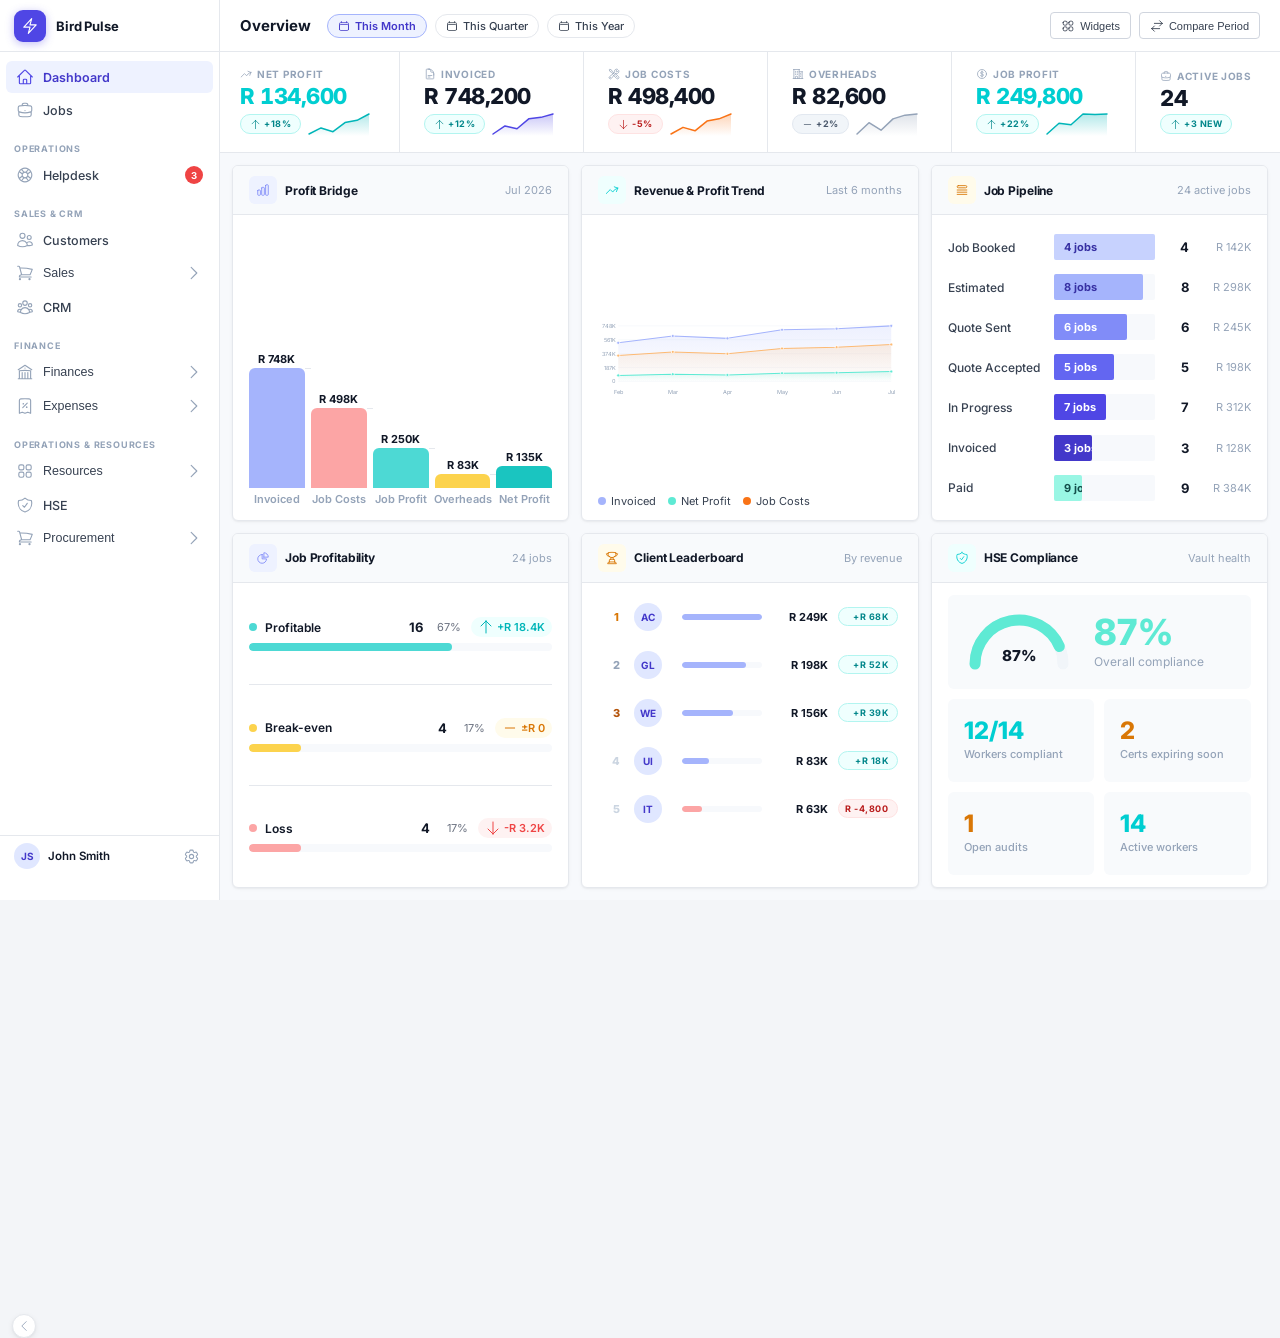
==== index.html @ 6e46512c "fix: workflow progress bar border-radius 4px→6px" ====
<!DOCTYPE html>

<html lang="en">
<head>
<meta charset="utf-8"/>
<meta content="width=device-width,initial-scale=1" name="viewport"/>
<title>Bird Pulse — Jobs Module</title>
<link href="https://fonts.googleapis.com/css2?family=Inter:wght@400;500;600;700&amp;display=swap" rel="stylesheet"/>
<style>
:root{
  /* Brand — indigo */
  --indigo-50:#eef2ff;--indigo-100:#e0e7ff;--indigo-200:#c7d2fe;--indigo-300:#a5b4fc;
  --indigo-400:#818cf8;--indigo-500:#6366f1;--indigo-600:#4f46e5;--indigo-700:#4338ca;
  --indigo-800:#3730a3;--indigo-900:#312e81;
  /* Neutrals */
  --slate-50:#f8fafc;--slate-100:#f1f5f9;--slate-200:#e2e8f0;--slate-300:#cbd5e1;
  --slate-400:#94a3b8;--slate-500:#64748b;--slate-600:#475569;--slate-700:#334155;
  --slate-800:#1e293b;--slate-900:#0f172a;
  /* Semantic */
  --green-50:#effffe;--green-100:#b2f5f0;--green-200:#81ede8;--green-300:#4dd9d4;--green-400:#1ac5c0;--green-500:#00CED1;--green-600:#00B5B8;--green-700:#008B8B;
  --red-50:#fef2f2;--red-100:#fee2e2;--red-200:#fecaca;--red-300:#fca5a5;--red-400:#f87171;--red-500:#ef4444;--red-600:#dc2626;--red-700:#b91c1c;
  --amber-50:#fffbeb;--amber-100:#fef3c7;--amber-200:#fde68a;--amber-300:#fcd34d;--amber-400:#fbbf24;--amber-500:#f59e0b;--amber-600:#d97706;--amber-700:#b45309;
  --orange-500:#f97316;--orange-600:#ea580c;
  /* Surface */
  --bg:#f3f5f8;--white:#ffffff;--border:#e5e8ed;
  --border-strong:#d0d5de;
  --row-alt:#fafbfc;
  --surface-2:#f7f9fc;
  /* Text */
  --fg:#111827;--fg-2:#374151;--muted-fg:#6b7280;--muted:#f9fafb;
  /* Radii */
  --radius:6px;--radius-lg:8px;--radius-xl:12px;
  /* Shadows */
  --shadow:0 1px 2px rgba(0,0,0,.04);
  --shadow-md:0 2px 6px rgba(0,0,0,.06),0 1px 2px rgba(0,0,0,.04);
  --shadow-lg:0 4px 16px rgba(0,0,0,.08),0 1px 4px rgba(0,0,0,.04);
  --shadow-xl:0 8px 32px rgba(0,0,0,.1),0 2px 8px rgba(0,0,0,.06);
  /* Transitions */
  --t-fast:100ms ease;
  --t-base:150ms ease;
  --t-slow:280ms cubic-bezier(.4,0,.2,1);
  --t-spring:200ms cubic-bezier(.34,1.56,.64,1);
  --t-smooth:180ms cubic-bezier(.4,0,.2,1);
}
*{box-sizing:border-box;margin:0;padding:0}
body{font-family:'Inter',sans-serif;font-size:13px;color:var(--fg);background:var(--bg);height:100vh;display:flex;overflow:hidden}
/* Global scrollbar — thin, subtle */
::-webkit-scrollbar{width:6px;height:6px}
::-webkit-scrollbar-track{background:transparent}
::-webkit-scrollbar-thumb{background:var(--slate-300);border-radius:99px}
::-webkit-scrollbar-thumb:hover{background:var(--slate-400)}
* { scrollbar-width: thin; scrollbar-color: var(--slate-300) transparent; }
.hi{display:inline-block;width:16px;height:16px;vertical-align:middle;flex-shrink:0;stroke:currentColor;fill:none;stroke-width:1.5;stroke-linecap:round;stroke-linejoin:round}

/* ── Sidebar nav ── */
.nav{width:220px;background:var(--white);border-right:1px solid var(--border);display:flex;flex-direction:column;flex-shrink:0;overflow:visible;transition:width var(--t-slow);position:relative}
.nav.collapsed{width:64px}

/* Logo / org header */
.nav-logo{padding:0 14px;height:52px;display:flex;align-items:center;gap:10px;border-bottom:1px solid var(--border);flex-shrink:0;overflow:hidden}
.nav-logo-icon{width:32px;height:32px;border-radius:9px;background:var(--indigo-600);display:flex;align-items:center;justify-content:center;box-shadow:0 2px 8px rgba(79,70,229,.35);flex-shrink:0}
.nav-logo-icon .hi{width:18px;height:18px;color:#fff}
.nav-logo-text{font-size:13px;font-weight:700;color:var(--fg);letter-spacing:-.01em;white-space:nowrap;overflow:hidden;text-overflow:ellipsis;transition:opacity var(--t-slow),width var(--t-slow)}
.nav.collapsed .nav-logo-text{opacity:0;width:0}

/* Section labels */
.nav-section{padding:16px 14px 4px;font-size:9px;font-weight:700;text-transform:uppercase;letter-spacing:.09em;color:var(--slate-400);white-space:nowrap;overflow:hidden;transition:opacity var(--t-slow)}
.nav.collapsed .nav-section{opacity:0;padding:8px 0}

/* Nav scroll area */
.nav-scroll{flex:1;overflow-y:auto;overflow-x:hidden;padding:8px 0}

/* Nav items */
.nav-item{display:flex;align-items:center;gap:9px;padding:7px 10px;border-radius:var(--radius);cursor:pointer;color:var(--fg-2);font-size:12.5px;font-weight:500;text-decoration:none;margin:1px 6px;transition:background var(--t-fast),color var(--t-fast);position:relative;white-space:nowrap}
.nav-item:hover{background:var(--surface-2);color:var(--fg)}
.nav-item.active{background:var(--indigo-50);color:var(--indigo-700);font-weight:600}
.nav-item.active .hi{color:var(--indigo-600)}
.nav-item .hi{width:18px;height:18px;color:var(--slate-400);flex-shrink:0;transition:color var(--t-fast)}
.nav-item:hover .hi{color:var(--fg-2)}
.nav-item-label{flex:1;overflow:hidden;text-overflow:ellipsis;transition:opacity var(--t-slow),width var(--t-slow)}
.nav.collapsed .nav-item-label{opacity:0;width:0;overflow:hidden}
.nav.collapsed .nav-item{justify-content:center;padding:7px 0;margin:1px 8px}

/* Nav badge */
.nav-badge{min-width:18px;height:18px;border-radius:99px;background:var(--red-500);color:#fff;font-size:9.5px;font-weight:700;display:flex;align-items:center;justify-content:center;padding:0 4px;flex-shrink:0;transition:opacity var(--t-slow)}
.nav-badge.amber{background:var(--amber-500)}
.nav.collapsed .nav-badge{display:none}
/* collapsed badge — small dot on icon */
.nav.collapsed .nav-item .nav-badge-dot{display:block}
.nav-badge-dot{display:none;position:absolute;top:4px;right:4px;width:8px;height:8px;border-radius:50%;background:var(--red-500);border:1.5px solid var(--white)}
.nav-badge-dot.amber{background:var(--amber-500)}

/* Collapsible group */
.nav-group-btn{display:flex;align-items:center;gap:9px;padding:7px 10px;border-radius:var(--radius);cursor:pointer;color:var(--fg-2);font-size:12.5px;font-weight:500;background:none;border:none;width:calc(100% - 12px);margin:1px 6px;text-align:left;transition:background var(--t-fast),color var(--t-fast);white-space:nowrap}
.nav-group-btn:hover{background:var(--surface-2);color:var(--fg)}
.nav-group-btn.active{color:var(--indigo-700)}
.nav-group-btn .hi{width:18px;height:18px;color:var(--slate-400);flex-shrink:0}
.nav-group-btn:hover .hi{color:var(--fg-2)}
.nav-group-btn.active .hi{color:var(--indigo-600)}
.nav-group-label{flex:1;overflow:hidden;text-overflow:ellipsis;transition:opacity var(--t-slow)}
.nav.collapsed .nav-group-label{opacity:0;width:0;overflow:hidden}
.nav.collapsed .nav-group-btn{justify-content:center;padding:7px 0;margin:1px 8px;width:calc(100% - 16px)}
.nav-group-chevron{font-size:16px;color:var(--slate-400);flex-shrink:0;transition:transform var(--t-base),opacity var(--t-slow)}
.nav-group-btn.open .nav-group-chevron{transform:rotate(90deg)}
.nav.collapsed .nav-group-chevron{opacity:0;width:0;overflow:hidden}

/* Sub-items with tree lines */
.nav-sub{overflow:hidden;max-height:0;transition:max-height var(--t-slow)}
.nav-sub.open{max-height:400px}
.nav-sub-inner{position:relative;margin-left:22px;padding-left:18px;padding-bottom:4px;overflow:hidden}
.nav-sub-inner::before{content:'';position:absolute;left:10px;top:0;bottom:8px;width:1px;background:var(--slate-200)}
.nav-sub-item{display:flex;align-items:center;gap:8px;padding:6px 8px;border-radius:var(--radius);cursor:pointer;color:var(--fg-2);font-size:12px;font-weight:500;text-decoration:none;margin:1px 0;position:relative;white-space:nowrap;overflow:hidden;text-overflow:ellipsis;transition:background var(--t-fast),color var(--t-fast)}
.nav-sub-item::before{content:'';position:absolute;left:-8px;top:50%;width:14px;height:1px;background:var(--slate-200)}
.nav-sub-item:hover{background:var(--surface-2);color:var(--fg)}
.nav-sub-item.active{background:var(--indigo-50);color:var(--indigo-700);font-weight:600}
.nav-sub-item.active .hi{color:var(--indigo-600)}
.nav-sub-item .hi{width:16px;height:16px;color:var(--slate-400);flex-shrink:0}
.nav.collapsed .nav-sub{display:none}

/* Nav footer */
.nav-footer{border-top:1px solid var(--border);padding:0 8px;flex-shrink:0;overflow:hidden;height:41px;min-height:41px;display:flex;align-items:center}
.nav-user-row{display:flex;align-items:center;gap:8px;padding:3px 6px;border-radius:var(--radius);cursor:pointer;transition:background var(--t-fast);width:100%}
.nav-user-row:hover{background:var(--surface-2)}
.nav-avatar{width:26px;height:26px;border-radius:50%;background:var(--indigo-100);color:var(--indigo-700);font-size:10px;font-weight:700;display:flex;align-items:center;justify-content:center;flex-shrink:0}
.nav-user-info{flex:1;min-width:0;transition:opacity var(--t-slow)}
.nav.collapsed .nav-user-info{opacity:0;width:0;overflow:hidden}
.nav-user-name{font-size:11.5px;font-weight:600;color:var(--fg);white-space:nowrap;overflow:hidden;text-overflow:ellipsis}
.nav-user-role{display:none}
.nav-settings-btn{width:28px;height:28px;border-radius:var(--radius);display:flex;align-items:center;justify-content:center;cursor:pointer;color:var(--slate-400);transition:background var(--t-fast),color var(--t-fast);flex-shrink:0;text-decoration:none}
.nav-settings-btn:hover{background:var(--surface-2);color:var(--fg)}
.nav-settings-btn .hi{width:17px;height:17px}
.nav-settings-btn.active{color:var(--indigo-600)}
.nav.collapsed .nav-user-row{justify-content:center}
.nav.collapsed .nav-footer{padding:8px 4px}

/* Collapse toggle handle */
.nav-collapse-btn{position:absolute;top:50%;right:-12px;transform:translateY(-50%);width:24px;height:24px;border-radius:50%;background:var(--white);border:1px solid var(--border);display:flex;align-items:center;justify-content:center;cursor:pointer;z-index:20;box-shadow:var(--shadow-md);color:var(--slate-400);transition:color var(--t-fast),box-shadow var(--t-fast)}
.nav-collapse-btn:hover{color:var(--fg);box-shadow:var(--shadow-lg)}
.nav-collapse-btn .hi{width:14px;height:14px}

/* ── Main area ── */
.main{flex:1;display:flex;flex-direction:column;overflow:hidden}

/* ── Page: Jobs List ── */
#page-list{display:flex;flex-direction:column;flex:1;overflow:hidden}
#page-detail{display:none;flex-direction:column;flex:1;overflow:hidden}

/* ── Toolbar ── */
.toolbar{background:var(--white);border-bottom:1px solid var(--border);padding:0 16px;height:52px;display:flex;align-items:center;gap:8px;flex-shrink:0}
.toolbar-count{background:var(--indigo-600);color:#fff;font-size:10px;font-weight:700;border-radius:20px;padding:2px 9px;margin-right:4px;letter-spacing:.02em}
.toolbar-search{display:flex;align-items:center;gap:6px;background:var(--surface-2);border:1px solid var(--border);border-radius:var(--radius);padding:0 10px;height:32px;flex:1;max-width:340px;transition:border-color var(--t-base),box-shadow var(--t-base)}
.toolbar-search:focus-within{border-color:var(--indigo-400);box-shadow:0 0 0 3px rgba(79,70,229,.08);background:var(--white)}
.toolbar-search input{border:none;background:transparent;outline:none;font-size:12.5px;color:var(--fg);width:100%}
.toolbar-search .hi{width:15px;height:15px;color:var(--slate-400)}
.spacer{flex:1}
/* ── Button kit ── */
.btn{
  display:inline-flex;align-items:center;gap:5px;
  padding:0 13px;height:32px;
  border-radius:5px;
  border:1.5px solid var(--border-strong);
  background:var(--white);
  color:var(--fg-2);
  font-size:12px;font-weight:500;
  cursor:pointer;white-space:nowrap;
  transition:background var(--t-fast),border-color var(--t-fast),color var(--t-fast);
  letter-spacing:0;
  box-shadow:none;
}
.btn:hover{
  background:var(--surface-2);
  border-color:var(--slate-400);
  color:var(--fg);
}
.btn{transition:background var(--t-fast),border-color var(--t-fast),color var(--t-fast),transform var(--t-fast),box-shadow var(--t-fast)}
.btn:active{transform:scale(.97);box-shadow:none!important}
.btn:disabled{opacity:.4;cursor:not-allowed;pointer-events:none}
/* Primary — indigo */
.btn.primary{
  background:var(--indigo-600);
  border-color:var(--indigo-600);
  color:#fff;
}
.btn.primary:hover{
  background:var(--indigo-700);
  border-color:var(--indigo-700);
}
/* Success — turquoise */
.btn.success{
  background:#00B5B8;
  border-color:#008B8B;
  color:#fff;
}
.btn.success:hover{
  background:#008B8B;
  border-color:#007070;
}
/* Danger */
.btn.danger{
  color:var(--red-600);
  border-color:var(--red-300);
  background:var(--white);
}
.btn.danger:hover{
  background:var(--red-50);
  border-color:var(--red-500);
  color:var(--red-700);
}
/* Ghost */
.btn.ghost{
  border-color:transparent;
  background:transparent;
  color:var(--muted-fg);
}
.btn.ghost:hover{
  background:var(--surface-2);
  border-color:var(--border);
  color:var(--fg-2);
}
/* Sizes */
.btn.sm{height:27px;font-size:11px;padding:0 10px;border-radius:4px}
.btn.xs{height:22px;font-size:10.5px;padding:0 8px;border-radius:6px;border-width:1px}
.btn .hi{width:14px;height:14px}
.view-toggle{display:flex;border:1px solid var(--border);border-radius:var(--radius);overflow:hidden;background:var(--surface-2)}
.view-toggle .btn{border:none;border-radius:0;height:30px;background:transparent;color:var(--muted-fg)}
.view-toggle .btn:hover{background:var(--white);color:var(--fg-2)}
.view-toggle .btn.active{background:var(--white);color:var(--indigo-700);font-weight:600;box-shadow:var(--shadow)}

/* ── Quick filter chips ── */
.filter-chips-bar{background:var(--white);border-bottom:1px solid var(--border);padding:7px 16px;display:flex;align-items:center;gap:6px;flex-shrink:0;flex-wrap:wrap}
.chip{display:inline-flex;align-items:center;gap:4px;padding:3px 10px;border-radius:20px;font-size:11px;font-weight:500;cursor:pointer;border:1px solid var(--border);background:var(--white);color:var(--muted-fg);transition:all var(--t-smooth),transform var(--t-spring)}
.chip:active{transform:scale(.95)}
.chip:hover{border-color:var(--indigo-300);color:var(--indigo-600);background:var(--indigo-50)}
.chip.active{background:var(--indigo-600);border-color:var(--indigo-600);color:#fff;box-shadow:0 1px 3px rgba(79,70,229,.25)}
.chip .hi{width:13px;height:13px}
.active-filter-chips{display:flex;align-items:center;gap:6px;flex-wrap:wrap}
.filter-chip-active{display:inline-flex;align-items:center;gap:4px;padding:3px 9px;border-radius:20px;font-size:11px;font-weight:500;background:var(--indigo-50);border:1px solid var(--indigo-200);color:var(--indigo-700)}
.filter-chip-active .hi{width:12px;height:12px;cursor:pointer}
.filter-chip-active .hi:hover{color:var(--red-500)}

/* ── Content area with sidebar ── */
.content-area{display:flex;flex:1;overflow:hidden}

/* ── Filter sidebar ── */
.filter-sidebar{width:188px;flex-shrink:0;background:var(--white);border-right:1px solid var(--border);overflow-y:auto;display:flex;flex-direction:column}
.filter-sidebar.hidden{display:none}
.filter-section{padding:9px 12px;border-bottom:1px solid var(--border)}
.filter-section-title{font-size:9px;font-weight:700;text-transform:uppercase;letter-spacing:.09em;color:var(--slate-400);margin-bottom:6px}
.filter-item{display:flex;align-items:center;gap:7px;padding:2.5px 4px;border-radius:6px;cursor:pointer;font-size:11.5px;color:var(--fg-2);transition:background var(--t-fast),color var(--t-fast)}
.filter-item:hover{background:var(--indigo-50);color:var(--indigo-700)}
.filter-item input[type=checkbox]{accent-color:var(--indigo-600);width:13px;height:13px;cursor:pointer}
.filter-toggle{display:flex;align-items:center;gap:7px;padding:5px 8px;border-radius:var(--radius);cursor:pointer;font-size:11.5px;color:var(--fg-2);margin:1px 0;transition:background var(--t-smooth),border-color var(--t-smooth),color var(--t-smooth),transform var(--t-spring);background:var(--white);border:1px solid var(--border)}
.filter-toggle:active{transform:scale(.97)}
.filter-toggle:hover{background:var(--indigo-50);border-color:var(--indigo-200);color:var(--indigo-700)}
.filter-toggle.active{background:var(--indigo-50);color:var(--indigo-700);font-weight:600;border-color:var(--indigo-200)}
.filter-toggle .hi{width:13px;height:13px;color:var(--slate-400)}

/* ── Table area ── */
.table-wrap{flex:1;overflow:hidden;display:flex;flex-direction:column;background:var(--white)}
table{width:100%;border-collapse:collapse;background:var(--white)}
thead th{padding:8px 12px;font-size:9px;font-weight:700;text-transform:uppercase;letter-spacing:.08em;color:var(--slate-400);border-bottom:2px solid var(--border);background:var(--surface-2);white-space:nowrap;position:relative;user-select:none;text-align:left}
thead th:last-child{border-right:none}
thead th:first-child{width:36px;padding:8px 8px}
tbody tr{border-bottom:1px solid var(--border);cursor:pointer;background:var(--white);transition:background var(--t-smooth),box-shadow var(--t-smooth),transform var(--t-smooth);position:relative}
tbody tr:nth-child(even){background:var(--row-alt)}
tbody tr:hover{background:#f0f4ff;box-shadow:inset 3px 0 0 var(--green-500)}
tbody tr.selected{background:#eef2ff;box-shadow:inset 3px 0 0 var(--indigo-500)}
td{padding:8px 12px;vertical-align:middle;font-size:12.5px;color:var(--fg-2);text-align:left}
td:last-child{border-right:none}
td:first-child{padding:8px 8px}
.job-num{font-weight:700;color:var(--fg);font-size:12px;letter-spacing:-.01em}
.job-client{font-weight:600;font-size:12.5px;color:var(--fg)}
.job-site{font-size:11px;color:var(--muted-fg);margin-top:1px}
.job-desc{font-size:12px;color:var(--fg-2);max-width:280px;overflow:hidden;text-overflow:ellipsis;white-space:nowrap}
.team-avatars{display:flex;gap:-2px}
.avatar{width:26px;height:26px;border-radius:50%;display:flex;align-items:center;justify-content:center;font-size:9px;font-weight:700;color:#fff;flex-shrink:0;border:2px solid var(--white);box-shadow:0 0 0 1px rgba(0,0,0,.08)}
.avatar.av-js{background:#4f46e5}.avatar.av-sj{background:#7c3aed}.avatar.av-md{background:#0891b2}.avatar.av-kl{background:#059669}

/* ══════════════════════════════════════════════════════════
   UNIFIED TAG / BADGE SYSTEM
   .tag  — informational only, non-interactive, solid fill, no border
   .badge — status with border, rounded pill, interactive contexts
   Both share the same colour modifier classes
   ══════════════════════════════════════════════════════════ */

/* Base tag — squared, solid fill, non-interactive */
.tag{
  display:inline-flex;align-items:center;gap:3px;
  padding:2px 7px;
  border-radius:6px;
  font-size:9px;font-weight:700;
  text-transform:uppercase;letter-spacing:.06em;
  white-space:nowrap;flex-shrink:0;line-height:1.5;
  pointer-events:none;
  border:none;
}
.tag .hi{width:11px;height:11px}

/* Base badge — rounded pill, with border, status contexts */
.badge{
  display:inline-flex;align-items:center;gap:3px;
  padding:2px 9px;
  border-radius:20px;
  font-size:9px;font-weight:700;
  text-transform:uppercase;letter-spacing:.06em;
  white-space:nowrap;flex-shrink:0;line-height:1.5;
  border:1px solid transparent;
}
.badge .hi{width:11px;height:11px}

/* Colour modifiers — shared by both .tag and .badge */
.tag-slate,.badge-slate{background:var(--slate-100);color:var(--slate-600);border-color:var(--slate-200)}
.tag-blue,.badge-blue{background:#eff6ff;color:#1d4ed8;border-color:#bfdbfe}
.tag-indigo,.badge-indigo{background:var(--indigo-50);color:var(--indigo-700);border-color:var(--indigo-100)}
.tag-green,.badge-green{background:#effffe;color:#00868A;border-color:#b2f5f0}
.tag-amber,.badge-amber{background:#fffbeb;color:#b45309;border-color:#fde68a}
.tag-red,.badge-red{background:var(--red-50);color:var(--red-700);border-color:var(--red-100)}
.tag-orange,.badge-orange{background:#fff7ed;color:#c2410c;border-color:#fed7aa}
.tag-purple,.badge-purple{background:#faf5ff;color:#6d28d9;border-color:#ddd6fe}

/* Legacy .pill aliases — keep working for existing HTML */
.pill{display:inline-flex;align-items:center;padding:2px 9px;border-radius:20px;font-size:9px;font-weight:700;white-space:nowrap;text-transform:uppercase;letter-spacing:.06em;border:1px solid transparent;flex-shrink:0;line-height:1.5}
.pill-blue{background:#eff6ff;color:#1d4ed8;border-color:#bfdbfe}
.pill-green{background:#effffe;color:#00868A;border-color:#b2f5f0}
.pill-amber{background:#fffbeb;color:#b45309;border-color:#fde68a}
.pill-red{background:var(--red-50);color:var(--red-700);border-color:var(--red-100)}
.pill-orange{background:#fff7ed;color:#c2410c;border-color:#fed7aa}
.pill-slate{background:var(--slate-100);color:var(--slate-600);border-color:var(--slate-200)}
.pill-purple{background:#faf5ff;color:#6d28d9;border-color:#ddd6fe}
.pill-teal{background:#f0fffe;color:#0f766e;border-color:#99f6e4}
.pill-indigo{background:var(--indigo-50);color:var(--indigo-700);border-color:var(--indigo-100)}

/* Bulk action bar */
.bulk-bar{background:rgba(79,70,229,.05);border-bottom:1px solid rgba(79,70,229,.15);padding:6px 16px;display:none;align-items:center;gap:8px;flex-shrink:0}
.bulk-bar.visible{display:flex}
.bulk-count{font-size:11.5px;font-weight:600;color:var(--indigo-700)}

/* Pagination */
.pagination{background:var(--white);border-top:1px solid var(--border);padding:6px 16px;display:flex;align-items:center;justify-content:space-between;gap:6px;flex-shrink:0;width:100%;box-sizing:border-box}
.pagination .info{font-size:11.5px;color:var(--muted-fg)}
.page-btn{width:28px;height:28px;border-radius:var(--radius);border:1px solid var(--border);background:var(--white);display:flex;align-items:center;justify-content:center;cursor:pointer;font-size:12px;color:var(--fg-2)}
.page-btn:hover{background:#fafafa}
.page-btn.active{background:var(--indigo-600);color:#fff;border-color:var(--indigo-600)}
.page-btn .hi{width:14px;height:14px}

/* Board view */
.board-wrap{flex:1;overflow-x:auto;overflow-y:hidden;padding:16px;display:none;gap:12px;align-items:stretch}
.board-wrap.visible{display:flex}
.board-col{width:260px;flex-shrink:0;display:flex;flex-direction:column;gap:0;max-height:100%;overflow:hidden;border-radius:var(--radius)}
.board-col-header{background:var(--white);border:1px solid var(--border);border-bottom:1px solid var(--border);border-top:1.5px solid var(--col-accent,var(--indigo-400));border-radius:var(--radius) var(--radius) 0 0;padding:9px 14px;display:flex;align-items:center;font-size:12.5px;font-weight:600;color:var(--fg);flex-shrink:0}
.board-cards{flex:1;overflow-y:auto;display:flex;flex-direction:column;gap:8px;padding:8px;background:var(--white);border:1px solid var(--border);border-top:none;border-radius:0 0 var(--radius) var(--radius);min-height:60px;margin-top:-1px}
.board-col-header .count{color:var(--muted-fg);font-size:12px;font-weight:500;margin-left:auto}
.board-card{background:var(--white);border:1px solid #eaecef;border-radius:var(--radius);padding:10px 12px;cursor:pointer;transition:box-shadow var(--t-smooth),border-color var(--t-smooth),transform var(--t-smooth);box-shadow:0 1px 2px rgba(0,0,0,.04)}
.board-card:hover{box-shadow:0 4px 12px rgba(0,0,0,.1);border-color:var(--indigo-200);transform:translateY(-2px)}
.board-card:active{transform:translateY(0);box-shadow:0 1px 3px rgba(0,0,0,.06)}
.board-card-num{font-size:10px;font-weight:700;color:var(--muted-fg);margin-bottom:3px}
.board-card-client{font-size:12px;font-weight:600;color:var(--fg)}
.board-card-desc{font-size:11px;color:var(--muted-fg);margin-top:2px;overflow:hidden;text-overflow:ellipsis;white-space:nowrap}
.board-card-footer{display:flex;align-items:center;gap:6px;margin-top:8px}

/* ── Detail page ── */
.detail-breadcrumb{background:var(--white);border-bottom:1px solid var(--border);padding:0 16px;height:52px;display:flex;align-items:center;gap:16px;font-size:12px;flex-shrink:0}
.detail-breadcrumb a{color:var(--muted-fg);cursor:pointer;text-decoration:none;transition:color var(--t-fast)}
.detail-breadcrumb a:hover{color:var(--indigo-600)}
.detail-breadcrumb .sep{color:var(--slate-300);font-size:11px}
.detail-breadcrumb .current{color:var(--fg);font-weight:600}
.detail-breadcrumb .spacer{flex:1}

.detail-header-bar{background:var(--white);border-bottom:1px solid var(--border);padding:11px 16px;flex-shrink:0}
.detail-title{font-size:16px;font-weight:700;color:var(--fg);display:flex;align-items:center;gap:8px;flex-wrap:wrap;letter-spacing:-.02em}
.detail-meta{display:flex;align-items:center;gap:12px;margin-top:5px;font-size:12px;color:var(--muted-fg);flex-wrap:wrap}
.detail-meta .hi{width:14px;height:14px;color:var(--slate-400)}
.detail-meta span{display:flex;align-items:center;gap:4px}
.detail-meta strong{color:var(--fg-2);font-weight:600}

/* ── Pipeline bar: chevron-ribbon stepper ── */
/* ── Pipeline bar — gradient progress bar ── */
.pipeline-bar{
  background:var(--white);
  border-bottom:1px solid var(--border);
  padding:14px 20px;
  flex-shrink:0;
  display:block;
}
/* Track wrapper: grey background rail */
.pipe-track{
  position:relative;
  height:36px;
  background:#eef0f3;
  border-radius:6px;
  overflow:hidden;
}
/* Filled gradient fill — width set inline by JS via --pipe-fill */
.pipe-fill{
  position:absolute;
  inset:0;
  width:var(--pipe-fill,20%);
  background:linear-gradient(90deg,#007A7A 0%,#00B4B4 50%,#00CED1 100%);
  border-radius:6px;
  transition:width .5s cubic-bezier(.4,0,.2,1);
}
/* Declined state fill */
.pipe-track.declined .pipe-fill{
  background:linear-gradient(90deg,#fecaca 0%,#f87171 60%,#dc2626 100%);
}
/* Shimmer on the fill */
.pipe-fill::after{
  content:'';
  position:absolute;
  inset:0;
  background:linear-gradient(90deg,transparent 0%,rgba(255,255,255,.25) 50%,transparent 100%);
  background-size:200% 100%;
  animation:pipe-shimmer 2.2s linear infinite;
  border-radius:6px;
}
@keyframes pipe-shimmer{
  0%{background-position:200% 0}
  100%{background-position:-200% 0}
}
/* Stage labels row — sits on top of the track */
.pipe-stages{
  position:absolute;
  inset:0;
  display:flex;
  align-items:stretch;
}
.pipe-stage:hover .pipe-lbl{letter-spacing:.04em}
.pipe-stage{
  flex:1;
  display:flex;
  flex-direction:row;
  align-items:center;
  justify-content:center;
  gap:4px;
  cursor:pointer;
  position:relative;
  transition:background .15s;
  border-radius:0;
  overflow:hidden;
  flex-wrap:wrap;
}
.pipe-stage:hover{background:rgba(0,0,0,.06);transform:scaleY(1.04)}
.pipe-stage:active{transform:scaleY(.97)}
/* Divider between stages */
.pipe-stage+.pipe-stage::before{
  content:'';
  position:absolute;
  left:0;top:6px;bottom:6px;
  width:1px;
  background:rgba(255,255,255,.35);
}
/* Label inside bar */
.pipe-lbl{
  font-size:11px;
  font-weight:700;
  letter-spacing:.02em;
  white-space:nowrap;
  line-height:1;
  pointer-events:none;
}
.pipe-stage.done .pipe-lbl{color:rgba(255,255,255,.95)}
.pipe-stage.active .pipe-lbl{color:rgba(255,255,255,.95)}
.pipe-stage.future .pipe-lbl{color:#94a3b8}
.pipe-stage.declined .pipe-lbl{color:rgba(255,255,255,.9)}
/* Sub-status chip */
.pipe-chip{
  font-size:8.5px;font-weight:700;text-transform:uppercase;letter-spacing:.05em;
  padding:1px 6px;border-radius:20px;line-height:1.4;white-space:nowrap;
  pointer-events:none;
}
.pipe-stage.done .pipe-chip{background:rgba(255,255,255,.25);color:rgba(255,255,255,.9)}
.pipe-stage.active .pipe-chip{background:rgba(255,255,255,.3);color:#fff;font-weight:800}
.pipe-stage.future .pipe-chip{background:rgba(0,0,0,.06);color:#94a3b8}
.pipe-stage.declined .pipe-chip{background:rgba(255,255,255,.25);color:#fff}
/* Pulse dot on active stage — tiny inline dot before the label */
.pipe-pulse{
  width:5px;height:5px;border-radius:50%;
  background:rgba(255,255,255,.9);
  display:inline-block;
  margin-right:3px;
  vertical-align:middle;
  flex-shrink:0;
  animation:pipe-pulse-anim 1.6s ease-in-out infinite;
}
@keyframes guard-met-pop{0%{transform:scale(.8);opacity:.6}60%{transform:scale(1.1)}100%{transform:scale(1);opacity:1}}
@keyframes pipe-pulse-anim{
  0%,100%{opacity:1;transform:scale(1)}
  50%{opacity:.25;transform:scale(.5)}
}

/* ── Guard + Execution bar ── */
.guard-bar{
  background:var(--white);
  border-bottom:1px solid var(--border);
  padding:0;
  display:flex;
  align-items:stretch;
  flex-shrink:0;
  min-height:38px;
}
/* Left zone: guard keys */
.guard-zone{
  display:flex;
  align-items:center;
  gap:4px;
  padding:6px 10px;
  flex:1;
  flex-wrap:nowrap;
  min-width:0;
  overflow:hidden;
}
/* Kink divider between zones */
.guard-kink{
  width:1px;
  background:var(--border);
  flex-shrink:0;
  position:relative;
  margin:6px 0;
}
.guard-kink::before{
  content:'';
  position:absolute;
  top:50%;
  left:50%;
  transform:translate(-50%,-50%);
  width:18px;
  height:18px;
  border-radius:50%;
  background:var(--white);
  border:1px solid var(--border);
  z-index:1;
}
.guard-kink::after{
  content:'···'; /* three dots separator */
  font-family:'Inter',sans-serif;
  font-size:10px;
  letter-spacing:1px;
  color:var(--slate-400);
  position:absolute;
  top:50%;
  left:50%;
  transform:translate(-50%,-50%);
  z-index:2;
  line-height:1;
}
/* Right zone: job execution */
.exec-zone{
  display:flex;
  align-items:center;
  gap:6px;
  padding:6px 14px;
  flex-shrink:0;
  background:linear-gradient(90deg,#fffbeb 0%,#fef9f0 100%);
  border-left:1px solid var(--border);
  border-top:1px solid #fde68a;
  border-bottom:1px solid #fde68a;
  position:relative;
}
.exec-label{
  font-size:9px;
  font-weight:700;
  text-transform:uppercase;
  letter-spacing:.08em;
  color:var(--slate-400);
  margin-right:2px;
  white-space:nowrap;
}
/* Guard key pills */
.guard-label{font-size:9px;font-weight:700;text-transform:uppercase;letter-spacing:.08em;color:var(--slate-400);margin-right:4px;flex-shrink:0;white-space:nowrap}
#guard-keys-display{display:contents}
.guard-key{display:inline-flex;align-items:center;gap:2px;padding:2px 6px;border-radius:20px;font-size:9.5px;font-weight:500;transition:opacity var(--t-smooth),transform var(--t-spring),background var(--t-smooth);flex-shrink:1;min-width:0;white-space:nowrap;overflow:visible}
.gk-lbl{white-space:nowrap;min-width:0}
.guard-key:hover{transform:scale(1.04)}
.guard-key.met{animation:guard-met-pop .3s var(--t-spring) both}
.guard-key.met{background:var(--green-50);color:var(--green-700);border:1px solid var(--green-100)}
.guard-key.met .hi{width:11px;height:11px;color:var(--green-500)}
.guard-key.blocked{background:var(--red-50);color:var(--red-700);border:1px solid var(--red-100)}
.guard-key.blocked .hi{width:11px;height:11px;color:var(--red-500)}
/* Pending = not yet required / not yet unlocked — shown but visually disabled */
.guard-key.pending{
  background:var(--surface-2);
  color:var(--slate-400);
  border:1px dashed var(--border-strong);
  opacity:.7;
}
.guard-key.pending .hi{width:11px;height:11px;color:var(--slate-300)}
.guard-actions{display:flex;align-items:center;gap:6px}
.auto-note{font-size:10px;color:var(--muted-fg);display:flex;align-items:center;gap:3px;font-weight:500}
.auto-note .hi{width:12px;height:12px}
/* Exec-zone buttons — standard styles */
.exec-zone .btn{
  background:var(--white);
  border-color:var(--border);
  color:var(--fg-2);
}
.exec-zone .btn:hover{
  background:var(--surface-2);
  border-color:var(--border-strong);
  color:var(--fg);
}
.exec-zone .btn.primary{
  background:var(--indigo-600);
  border-color:var(--indigo-600);
  color:#fff;
}
.exec-zone .btn.primary:hover{
  background:var(--indigo-700);
  border-color:var(--indigo-700);
}

.guidance-bar{background:var(--white);border-bottom:1px solid var(--border);padding:7px 16px;display:flex;align-items:center;gap:8px;flex-shrink:0}
.guidance-icon{width:22px;height:22px;border-radius:5px;background:var(--indigo-50);display:flex;align-items:center;justify-content:center;flex-shrink:0}
.guidance-icon .hi{width:12px;height:12px;color:var(--indigo-500)}
.guidance-label{font-size:9px;font-weight:700;text-transform:uppercase;letter-spacing:.08em;color:var(--indigo-500);margin-bottom:1px}
.guidance-msg{font-size:11.5px;color:var(--fg-2)}

/* Detail body */
.detail-body{display:flex;flex:1;overflow:hidden;flex-direction:row-reverse}
.detail-sidebar{width:300px;min-width:220px;max-width:520px;flex-shrink:0;background:var(--white);border-left:1px solid var(--border);overflow-y:auto;display:flex;flex-direction:column;position:relative}
.sidebar-resizer{position:absolute;left:0;top:0;bottom:0;width:5px;cursor:col-resize;z-index:10;background:transparent;transition:background var(--t-base)}
.sidebar-resizer:hover,.sidebar-resizer.dragging{background:var(--indigo-200)}
.sidebar-resizer::after{content:'';position:absolute;left:2px;top:50%;transform:translateY(-50%);width:1px;height:32px;background:var(--indigo-300);border-radius:1px;opacity:0;transition:opacity var(--t-base)}
.sidebar-resizer:hover::after,.sidebar-resizer.dragging::after{opacity:1}
.detail-main{flex:1;overflow-y:auto;padding:16px;display:flex;flex-direction:column;gap:12px}
.sec-label{font-size:9px;font-weight:700;text-transform:uppercase;letter-spacing:.09em;color:var(--slate-400);margin-bottom:7px}

/* Team */
.team-slot{display:flex;align-items:center;gap:8px;padding:6px 0;border-bottom:1px solid var(--border)}
.team-slot:last-child{border-bottom:none}
.team-role{font-size:9px;font-weight:700;text-transform:uppercase;letter-spacing:.07em;color:var(--slate-400)}
.team-name{font-size:12.5px;font-weight:600;color:var(--fg)}
.team-edit{margin-left:auto;color:var(--slate-400);cursor:pointer;font-size:14px;transition:color var(--t-fast)}
.team-edit:hover{color:var(--indigo-600)}

/* P/L */
.pl-banner{border-radius:var(--radius-lg);padding:14px 16px;margin-bottom:10px;transition:background var(--t-base)}
.pl-banner.profit{background:var(--green-600)}
.pl-banner.loss{background:var(--red-600)}
.pl-banner-label{font-size:9px;font-weight:700;text-transform:uppercase;letter-spacing:.08em;color:rgba(255,255,255,.75);margin-bottom:4px}
.pl-amount{font-size:24px;font-weight:800;letter-spacing:-.03em;color:#fff;line-height:1.1}
.pl-margin{font-size:11px;font-weight:600;color:rgba(255,255,255,.85);margin-top:3px}
.pl-body{}
.pl-row{display:flex;justify-content:space-between;padding:3.5px 0;font-size:12px;color:var(--fg-2)}
.pl-row .key{color:var(--muted-fg)}
.pl-row .val{font-weight:500;font-variant-numeric:tabular-nums}

/* VAT */
.vat-box{margin:0 14px 12px;background:var(--surface-2);border:1px solid var(--border);border-radius:var(--radius-lg);padding:10px 12px}
.vat-row{display:flex;justify-content:space-between;font-size:11.5px;padding:2.5px 0;color:var(--fg-2)}
.vat-row .key{color:var(--muted-fg)}

/* ── Documents sidebar ─────────────────────────────────────── */
/* Grid: [icon 30px] [info flex] [tag 62px] [action auto]
   Every row is locked to the same 4-column grid so icons,
   names, tags and buttons never drift regardless of content. */
.doc-row{
  display:grid;
  grid-template-columns:28px 1fr 52px auto;
  align-items:center;
  column-gap:8px;
  padding:9px 0;
  border-bottom:1px solid var(--border);
  transition:background var(--t-smooth);
  border-radius:var(--radius);
  margin:0 -4px;
  padding-left:4px;
  padding-right:4px;
}
.doc-row:hover{background:var(--indigo-50)}
.doc-row:last-child{border-bottom:none}
.doc-icon{
  width:30px;height:30px;
  border-radius:var(--radius);
  display:flex;align-items:center;justify-content:center;
}
.doc-icon .hi{width:16px;height:16px}
/* Info column — name + meta, truncate gracefully */
.doc-info{min-width:0}
.doc-name{font-size:12.5px;font-weight:600;color:var(--fg);white-space:nowrap;overflow:hidden;text-overflow:ellipsis}
.doc-meta{font-size:11px;color:var(--muted-fg);margin-top:1px;white-space:nowrap;overflow:hidden;text-overflow:ellipsis}
/* Tag slot — always 62px, centred; empty slot keeps column width */
.doc-tag-slot{
  display:flex;
  align-items:center;
  justify-content:center;
}
.doc-tag{
  display:inline-flex;align-items:center;gap:3px;
  padding:2px 7px;
  border-radius:6px;
  font-size:9px;font-weight:700;letter-spacing:.06em;text-transform:uppercase;
  border:none;pointer-events:none;
  line-height:1.5;white-space:nowrap;
}
/* doc-auto — bolt icon + "Auto" label */
.doc-auto{
  display:inline-flex;align-items:center;gap:3px;
  padding:2px 7px;
  border-radius:6px;
  font-size:9px;font-weight:700;letter-spacing:.06em;text-transform:uppercase;
  background:var(--indigo-50);color:var(--indigo-700);
  border:none;pointer-events:none;
  line-height:1.5;white-space:nowrap;
}
.doc-auto .hi{width:11px;height:11px}
/* Action button — pinned to the rightmost column */
.doc-action{
  display:inline-flex;align-items:center;gap:4px;
  padding:0 10px;height:27px;
  border-radius:6px;
  border:1.5px solid var(--border-strong);
  background:var(--white);
  color:var(--fg-2);
  font-size:11px;font-weight:500;
  cursor:pointer;white-space:nowrap;
  transition:background var(--t-smooth),border-color var(--t-smooth),color var(--t-smooth),transform var(--t-spring),opacity var(--t-smooth);
  letter-spacing:0;
  opacity:.7;
}
.doc-row:hover .doc-action{opacity:1}
.doc-action:hover{background:var(--indigo-50);border-color:var(--indigo-300);color:var(--indigo-700)}
.doc-action:active{transform:scale(.95)}
.doc-action .hi{width:13px;height:13px}

/* Workflow automations */
.auto-flow-card{padding:12px 14px;border-top:1px solid var(--border)}
.auto-flow-title{font-size:9px;font-weight:700;text-transform:uppercase;letter-spacing:.08em;color:var(--muted-fg);margin-bottom:8px;display:flex;align-items:center;gap:4px}
.auto-flow-title .hi{width:13px;height:13px;color:var(--indigo-500)}
.flow-step{display:flex;align-items:flex-start;gap:6px;padding:4px 0;font-size:11.5px;color:var(--fg-2)}
.flow-step .hi{width:13px;height:13px;flex-shrink:0;margin-top:1px}
.flow-step.auto .hi{color:var(--indigo-500)}
.flow-step.manual .hi{color:var(--amber-500)}

/* Cards */
.card{background:var(--white);border:1px solid var(--border);border-radius:var(--radius-lg);overflow:visible;box-shadow:var(--shadow)}
.card-label{font-size:9px;font-weight:700;text-transform:uppercase;letter-spacing:.09em;color:var(--slate-400);padding:10px 14px;border-bottom:1px solid var(--border);display:flex;align-items:center;gap:8px}
.card-body{padding:14px}
.info-grid{display:grid;grid-template-columns:1fr 1fr 1fr 1fr;gap:14px 20px}
.info-field{}
.info-field-label{font-size:9px;font-weight:700;text-transform:uppercase;letter-spacing:.08em;color:var(--slate-400);margin-bottom:4px}
.info-field-value{font-size:13px;font-weight:500;color:var(--fg)}
.info-field-sub{font-size:11px;color:var(--muted-fg)}
.desc-box{background:var(--surface-2);border:1px solid var(--border);border-radius:var(--radius-lg);padding:10px 12px;font-size:12.5px;color:var(--fg-2);line-height:1.65;margin-top:10px;white-space:pre-wrap;word-break:break-word;overflow:visible}

/* Tabs */
.tabs{display:flex;border-bottom:1px solid var(--border);background:var(--white);padding:0 14px;border-radius:var(--radius-lg) var(--radius-lg) 0 0}
.tab-btn{padding:10px 14px;font-size:12.5px;font-weight:500;color:var(--muted-fg);cursor:pointer;border-bottom:2px solid transparent;margin-bottom:-1px;display:flex;align-items:center;gap:5px;transition:color var(--t-smooth),border-color var(--t-smooth),background var(--t-smooth);white-space:nowrap;border-radius:var(--radius) var(--radius) 0 0}
.tab-btn:hover{color:var(--fg-2);background:var(--surface-2)}
.tab-btn.active{color:var(--indigo-700);border-bottom-color:var(--indigo-600);font-weight:600}
.tab-content{display:none;padding:14px;animation:tab-fade-in .18s ease both}
@keyframes tab-fade-in{from{opacity:0;transform:translateY(4px)}to{opacity:1;transform:none}}
.tab-badge{background:var(--indigo-100);color:var(--indigo-700);border-radius:20px;padding:1px 7px;font-size:9.5px;font-weight:700}
.tab-content.active{display:block}

/* Overview tab */
.metric-cards{display:grid;grid-template-columns:repeat(4,1fr);gap:10px;margin-bottom:14px}
/* Metric cards — clean, flat, accent-top-border */
.metric-card{
  background:var(--white);
  border:1px solid var(--border);
  border-top:2px solid var(--mc-accent,var(--slate-300));
  border-radius:var(--radius-lg);
  padding:12px 14px;
  position:relative;
  overflow:hidden;
  transition:box-shadow var(--t-base),transform var(--t-base);
  --mx:50%;--my:50%;
  box-shadow:var(--shadow);
}
.metric-card::before{
  content:'';
  position:absolute;inset:0;
  background:radial-gradient(circle 160px at var(--mx) var(--my),var(--mc-glow,rgba(100,116,139,.05)),transparent 70%);
  opacity:0;
  transition:opacity .2s;
  pointer-events:none;
}
.metric-card:hover{box-shadow:var(--shadow-md);transform:translateY(-1px)}
.metric-card:hover::before{opacity:1}
/* Colour variants */
.metric-card.mc-slate{--mc-accent:var(--slate-300);--mc-glow:rgba(100,116,139,.06)}
.metric-card.mc-indigo{--mc-accent:var(--indigo-500);--mc-glow:rgba(99,102,241,.08)}
.metric-card.mc-green{--mc-accent:var(--green-500);--mc-glow:rgba(0,206,209,.08)}
.metric-card.mc-red{--mc-accent:var(--red-500);--mc-glow:rgba(239,68,68,.08)}
.metric-card.mc-amber{--mc-accent:#f59e0b;--mc-glow:rgba(245,158,11,.08)}
/* Legacy highlight aliases */
.metric-card.highlight{--mc-accent:var(--green-500);--mc-glow:rgba(0,206,209,.08)}
.metric-card.highlight.loss{--mc-accent:var(--red-500);--mc-glow:rgba(239,68,68,.08)}
.metric-label{font-size:9.5px;font-weight:700;text-transform:uppercase;letter-spacing:.09em;color:var(--slate-400);margin-bottom:6px}
.metric-value{font-size:20px;font-weight:800;letter-spacing:-.03em;color:var(--mc-accent,var(--fg));line-height:1}
.metric-value.neutral{color:var(--fg)}
.metric-value.profit{color:var(--green-600)}
.metric-value.loss{color:var(--red-600)}
.chart-area{background:var(--white);border:1px solid var(--border);border-radius:var(--radius);padding:14px;margin-bottom:14px}
.chart-title{font-size:9px;font-weight:700;text-transform:uppercase;letter-spacing:.07em;color:var(--muted-fg);margin-bottom:10px}
.chart-bars{display:flex;align-items:flex-end;gap:16px;height:80px;padding-bottom:4px}
.chart-bar-group{display:flex;flex-direction:column;align-items:center;gap:4px;flex:1}
.chart-bar-pair{display:flex;align-items:flex-end;gap:3px;height:70px}
.chart-bar{width:18px;border-radius:3px 3px 0 0;transition:opacity .12s}
.chart-bar:hover{opacity:.8}
.chart-bar.est{background:var(--indigo-200)}
.chart-bar.act{background:var(--indigo-600)}
.chart-bar-label{font-size:10px;color:var(--muted-fg)}
.chart-legend{display:flex;gap:12px;margin-top:8px}
.chart-legend-item{display:flex;align-items:center;gap:4px;font-size:10.5px;color:var(--muted-fg)}
.chart-legend-dot{width:10px;height:10px;border-radius:2px}
.var-table{width:100%;border-collapse:collapse;font-size:12px}
.var-table th{text-align:left;padding:7px 10px;font-size:9px;font-weight:700;text-transform:uppercase;letter-spacing:.07em;color:var(--muted-fg);border-bottom:1px solid var(--border);background:var(--white);position:relative;user-select:none}
.var-table td{padding:9px 10px;border-bottom:1px solid var(--border);color:var(--fg-2)}
.var-table tr:last-child td{border-bottom:none}
.var-table .num{font-variant-numeric:tabular-nums;font-weight:500;text-align:right}
.var-table .pos{color:var(--green-600)}
.var-table .neg{color:var(--red-600)}
.var-table .total-row td{font-weight:700;background:var(--indigo-50);color:var(--fg)}

/* Communication tab */
.comm-thread{border:1px solid var(--border);border-radius:var(--radius);overflow:hidden;margin-bottom:10px}
.comm-thread-header{background:var(--white);padding:10px 14px;display:flex;align-items:center;gap:8px;cursor:pointer;border-bottom:1px solid var(--border);transition:background var(--t-smooth)}
.comm-thread-header:hover{background:var(--indigo-50)}
.comm-subject{font-size:12.5px;font-weight:600;color:var(--fg);flex:1}
.comm-meta{font-size:10.5px;color:var(--muted-fg)}
.comm-status{display:inline-flex;align-items:center;padding:2px 8px;border-radius:20px;font-size:10px;font-weight:600}
.comm-status.pending{background:var(--amber-50);color:var(--amber-700);border:1px solid var(--amber-100)}
.comm-status.replied{background:var(--green-50);color:var(--green-700);border:1px solid var(--green-100)}
.comm-status.resolved{background:var(--slate-100);color:var(--muted-fg);border:1px solid var(--slate-200)}
.comm-body{background:var(--white);padding:12px 14px;overflow:hidden;max-height:0;transition:max-height .3s cubic-bezier(.4,0,.2,1),opacity .2s ease,padding .2s ease;opacity:0;padding-top:0;padding-bottom:0}
.comm-body.open{max-height:600px;opacity:1;padding-top:12px;padding-bottom:14px}
.comm-msg{background:#fafafa;border:1px solid var(--border);border-radius:var(--radius);padding:10px 12px;font-size:12px;color:var(--fg-2);line-height:1.6;margin-bottom:10px}
.comm-msg-from{font-size:10.5px;font-weight:600;color:var(--muted-fg);margin-bottom:4px}
.comm-reply-box{border:1px solid var(--border);border-radius:var(--radius);overflow:hidden;transition:border-color .15s}
.comm-reply-box:focus-within{border-color:var(--indigo-400);box-shadow:0 0 0 2px rgba(99,102,241,.1)}
/* Rich compose toolbar */
.comm-toolbar{display:flex;align-items:center;gap:2px;padding:6px 8px;border-bottom:1px solid var(--border);background:#fafafa;flex-wrap:wrap}
.comm-tb-btn{display:inline-flex;align-items:center;justify-content:center;width:26px;height:26px;border-radius:6px;border:none;background:transparent;cursor:pointer;color:var(--fg-2);font-size:13px;font-weight:700;transition:background .1s}
.comm-tb-btn:hover{background:var(--indigo-50);color:var(--indigo-700)}
.comm-tb-btn.hi{width:16px;height:16px;font-weight:300}
.comm-tb-sep{width:1px;height:18px;background:var(--border);margin:0 4px}
.comm-tb-badge{display:inline-flex;align-items:center;gap:4px;font-size:9.5px;font-weight:600;color:var(--indigo-600);background:var(--indigo-50);border:1px solid var(--indigo-100);border-radius:6px;padding:2px 6px;margin-left:auto}
.comm-tb-badge .hi{width:12px;height:12px}
/* Editable compose area */
.comm-compose{width:100%;border:none;outline:none;padding:10px 12px;font-size:12px;font-family:inherit;min-height:72px;color:var(--fg);line-height:1.6}
.comm-compose[contenteditable]:empty::before{content:attr(data-placeholder);color:var(--slate-400);pointer-events:none}
/* Attachment chips row */
.comm-attach-row{display:flex;flex-wrap:wrap;gap:6px;padding:6px 10px;border-top:1px solid var(--border);background:#fafafa;min-height:0}
.comm-attach-row:empty{display:none}
.comm-attach-chip{display:inline-flex;align-items:center;gap:5px;padding:3px 8px;border-radius:20px;background:var(--white);border:1px solid var(--border);font-size:10.5px;font-weight:500;color:var(--fg-2)}
.comm-attach-chip .hi{width:13px;height:13px;color:var(--indigo-500)}
.comm-attach-chip .rm{font-size:12px;color:var(--muted-fg);cursor:pointer;margin-left:2px}
.comm-attach-chip .rm:hover{color:var(--red-500)}
.comm-reply-footer{background:#fafafa;border-top:1px solid var(--border);padding:6px 10px;display:flex;align-items:center;gap:6px}
.comm-reply-footer .attach-label{display:inline-flex;align-items:center;gap:4px;font-size:11px;color:var(--muted-fg);cursor:pointer;padding:4px 6px;border-radius:6px;transition:background .1s}
.comm-reply-footer .attach-label:hover{background:var(--indigo-50);color:var(--indigo-600)}
.comm-reply-footer .spacer{flex:1}

/* Timeline tab */
.timeline-item{display:flex;gap:10px;padding:10px 0;border-bottom:1px solid var(--border)}
.timeline-item:last-child{border-bottom:none}
.timeline-dot{width:32px;height:32px;border-radius:50%;display:flex;align-items:center;justify-content:center;flex-shrink:0;margin-top:1px}
.timeline-dot .hi{width:13px;height:13px}
.timeline-dot.status{background:var(--indigo-100)}
.timeline-dot.status .hi{color:var(--indigo-600)}
.timeline-dot.email{background:var(--green-100)}
.timeline-dot.email .hi{color:var(--green-600)}
.timeline-dot.doc{background:var(--amber-100)}
.timeline-dot.doc .hi{color:var(--amber-600)}
.timeline-dot.note{background:var(--slate-100)}
.timeline-dot.note .hi{color:var(--muted-fg)}
.timeline-content{flex:1}
.timeline-title{font-size:12.5px;font-weight:600;color:var(--fg)}
.timeline-sub{font-size:11.5px;color:var(--muted-fg);margin-top:1px}
.timeline-time{font-size:10.5px;color:var(--slate-400);margin-left:auto;flex-shrink:0}
.timeline-expand{font-size:10.5px;color:var(--indigo-600);cursor:pointer;margin-top:4px;display:inline-flex;align-items:center;gap:3px}
.timeline-expand:hover{text-decoration:underline}
.timeline-email-body{background:#fafafa;border:1px solid var(--border);border-radius:var(--radius);padding:0 12px;font-size:12px;color:var(--fg-2);line-height:1.6;margin-top:6px;max-height:0;overflow:hidden;opacity:0;transition:max-height .25s cubic-bezier(.4,0,.2,1),opacity .2s ease,padding .2s ease}
.timeline-email-body.open{max-height:400px;opacity:1;padding:10px 12px}

/* HSE tab */
.hse-pipeline{display:flex;border:1px solid var(--border);border-radius:var(--radius);overflow:visible;margin-bottom:14px;flex-wrap:nowrap;min-width:0}
.hse-step{flex:1;min-width:0;padding:8px 6px;text-align:center;font-size:10.5px;font-weight:500;color:var(--muted-fg);cursor:pointer;background:var(--white);border-right:1px solid var(--border);transition:background var(--t-smooth),color var(--t-smooth),transform var(--t-spring);white-space:nowrap;overflow:hidden;text-overflow:ellipsis}
.hse-step:last-child{border-right:none}
.hse-step:hover{background:var(--indigo-50);color:var(--indigo-700);transform:scaleY(1.04)}
.hse-step:active{transform:scaleY(.97)}
.hse-step.done{background:var(--green-50);color:var(--green-700)}
.hse-step.active{background:var(--indigo-50);color:var(--indigo-700);font-weight:600}
.hse-inherit-banner{background:var(--indigo-50);border:1px solid var(--indigo-100);border-radius:var(--radius);padding:10px 14px;display:flex;align-items:center;gap:8px;margin-bottom:14px;font-size:12px;color:var(--indigo-700)}
.hse-inherit-banner .hi{width:16px;height:16px;color:var(--indigo-500)}
.risk-table{width:100%;border-collapse:collapse;font-size:12px}
.risk-table th{padding:7px 10px;font-size:9px;font-weight:700;text-transform:uppercase;letter-spacing:.07em;color:var(--muted-fg);border-bottom:1px solid var(--border);background:var(--white);text-align:left;position:relative;user-select:none}
.risk-table td{padding:8px 10px;border-bottom:1px solid var(--border);color:var(--fg-2)}
.risk-table tr:last-child td{border-bottom:none}
.risk-table td input{border:none;outline:none;background:transparent;font-size:12px;font-family:inherit;width:100%;color:var(--fg)}
.risk-table td input:focus{background:var(--indigo-50);border-radius:3px;padding:2px 4px}
.risk-badge{display:inline-flex;align-items:center;justify-content:center;width:28px;height:22px;border-radius:var(--radius);font-size:11px;font-weight:700}
.risk-high{background:#fee2e2;color:var(--red-700)}
.risk-med{background:var(--amber-100);color:var(--amber-700)}
.risk-low{background:var(--green-100);color:var(--green-700)}

/* ── Apple-style Modal System ──────────────────────────────
   Enter: scale .88→1 + opacity 0→1, Apple decel curve 320ms
   Exit:  scale 1→.92 + opacity 1→0, fast ease-in 200ms
   Backdrop: blur 0→8px + dim 0→.5, same timing
   ────────────────────────────────────────────────────────── */

/* Timing tokens */
:root{
  --apple-enter: 320ms cubic-bezier(0.32, 0.72, 0, 1);
  --apple-exit:  200ms cubic-bezier(0.4, 0, 1, 1);
}

/* Overlay — hidden by default via opacity+pointer-events, NOT display:none
   so we can animate the exit before removing .open */
.modal-overlay{
  position:fixed;inset:0;
  display:flex;align-items:center;justify-content:center;
  z-index:1000;padding:20px;
  /* backdrop */
  background:rgba(0,0,0,0);
  backdrop-filter:blur(0px);
  -webkit-backdrop-filter:blur(0px);
  /* hidden state */
  opacity:0;
  pointer-events:none;
  transition:
    opacity      var(--apple-enter),
    background   var(--apple-enter),
    backdrop-filter var(--apple-enter),
    -webkit-backdrop-filter var(--apple-enter);
}
.modal-overlay.open{
  opacity:1;
  pointer-events:auto;
  background:rgba(0,0,0,.45);
  backdrop-filter:blur(8px);
  -webkit-backdrop-filter:blur(8px);
}
.modal-overlay.closing{
  opacity:0;
  pointer-events:none;
  background:rgba(0,0,0,0);
  backdrop-filter:blur(0px);
  -webkit-backdrop-filter:blur(0px);
  transition:
    opacity      var(--apple-exit),
    background   var(--apple-exit),
    backdrop-filter var(--apple-exit),
    -webkit-backdrop-filter var(--apple-exit);
}

/* Panel */
.modal{
  background:var(--white);
  border-radius:var(--radius-xl);
  box-shadow:0 24px 60px rgba(0,0,0,.22), 0 4px 16px rgba(0,0,0,.1);
  width:100%;max-height:90vh;
  overflow-y:auto;
  display:flex;flex-direction:column;
  border:1px solid rgba(255,255,255,.15);
  /* enter state */
  transform:scale(.88);
  opacity:0;
  transition:
    transform var(--apple-enter),
    opacity  var(--apple-enter);
  will-change:transform,opacity;
}
.modal-overlay.open .modal{
  transform:scale(1);
  opacity:1;
}
.modal-overlay.closing .modal{
  transform:scale(.92);
  opacity:0;
  transition:
    transform var(--apple-exit),
    opacity  var(--apple-exit);
}

.modal-sm{max-width:420px}
.modal-md{max-width:560px}
.modal-lg{max-width:720px}
.modal-xl{max-width:900px}
.modal-header{padding:14px 20px;border-bottom:1px solid var(--border);display:flex;align-items:center;justify-content:space-between;flex-shrink:0;background:var(--surface-2);border-radius:var(--radius-xl) var(--radius-xl) 0 0}
.modal-header h3{font-size:14px;font-weight:700;color:var(--fg);letter-spacing:-.01em}
.modal-close{width:28px;height:28px;border-radius:var(--radius);border:1px solid var(--border);background:var(--white);display:flex;align-items:center;justify-content:center;cursor:pointer;color:var(--muted-fg);transition:background var(--t-fast),color var(--t-fast)}
.modal-close:hover{background:var(--red-50);color:var(--red-600);border-color:var(--red-200)}
.modal-close .hi{width:16px;height:16px}
.modal-body{padding:20px;flex:1}
.modal-footer{padding:14px 20px;border-top:1px solid var(--border);display:flex;justify-content:flex-end;gap:8px;flex-shrink:0;background:var(--surface-2);border-radius:0 0 var(--radius-xl) var(--radius-xl)}
.form-row{display:grid;grid-template-columns:1fr 1fr;gap:14px;margin-bottom:14px}
.form-row.cols-3{grid-template-columns:1fr 1fr 1fr}
.form-row.cols-1{grid-template-columns:1fr}
.form-group{display:flex;flex-direction:column;gap:5px}
.form-group label{font-size:11px;font-weight:600;color:var(--fg-2);letter-spacing:.01em}
.form-group input,.form-group select,.form-group textarea{border:1px solid var(--border);border-radius:var(--radius);padding:7px 10px;font-size:12.5px;font-family:inherit;color:var(--fg);outline:none;transition:border-color var(--t-base),box-shadow var(--t-base);background:var(--white)}
.form-group input:focus,.form-group select:focus,.form-group textarea:focus{border-color:var(--indigo-400);box-shadow:0 0 0 3px rgba(79,70,229,.08)}
.form-group input:hover:not(:focus),.form-group select:hover:not(:focus),.form-group textarea:hover:not(:focus){border-color:var(--border-strong)}
.form-group textarea{resize:vertical;min-height:80px;line-height:1.5}
.form-section-title{font-size:9.5px;font-weight:700;text-transform:uppercase;letter-spacing:.09em;color:var(--slate-400);margin:14px 0 10px;padding-top:10px;border-top:1px solid var(--border)}

/* Estimate modal */
.est-line-table{width:100%;border-collapse:collapse;font-size:12px;margin-bottom:10px}
.est-line-table th{padding:6px 8px;font-size:9px;font-weight:700;text-transform:uppercase;letter-spacing:.07em;color:var(--muted-fg);border-bottom:1px solid var(--border);text-align:left}
.est-line-table td{padding:6px 8px;border-bottom:1px solid var(--border)}
.est-line-table td input{border:none;outline:none;background:transparent;font-size:12px;font-family:inherit;width:100%;color:var(--fg)}
.est-line-table td input:focus{background:var(--indigo-50);border-radius:3px;padding:2px 4px}
.est-total-row{display:flex;justify-content:flex-end;gap:20px;padding:8px 0;font-size:12.5px;font-weight:600;color:var(--fg);border-top:2px solid var(--border)}

/* Jobcard modal */
.photo-grid{display:grid;grid-template-columns:repeat(4,1fr);gap:8px;margin-bottom:12px}
.photo-slot{aspect-ratio:1;border:2px dashed var(--border);border-radius:var(--radius);display:flex;align-items:center;justify-content:center;cursor:pointer;background:var(--white);transition:border-color .12s}
.photo-slot:hover{border-color:var(--indigo-300);background:var(--indigo-50)}
.photo-slot .hi{width:22px;height:22px;color:var(--muted-fg)}
.photo-slot img{width:100%;height:100%;object-fit:cover;border-radius:4px}
.sig-box{border:2px dashed var(--border);border-radius:var(--radius);height:100px;display:flex;align-items:center;justify-content:center;cursor:pointer;background:var(--white);font-size:12px;color:var(--muted-fg);transition:border-color .12s}
.sig-box:hover{border-color:var(--indigo-300)}
.sig-box.signed{border-style:solid;border-color:var(--green-300);background:var(--green-50);color:var(--green-700);font-weight:600}

/* Actual costs modal */
.cost-entry-table{width:100%;border-collapse:collapse;font-size:12px}
.cost-entry-table th{padding:6px 8px;font-size:9px;font-weight:700;text-transform:uppercase;letter-spacing:.07em;color:var(--muted-fg);border-bottom:1px solid var(--border);text-align:left}
.cost-entry-table td{padding:6px 8px;border-bottom:1px solid var(--border)}
.cost-entry-table td input,.cost-entry-table td select{border:1px solid var(--border);border-radius:6px;padding:4px 7px;font-size:11.5px;font-family:inherit;color:var(--fg);outline:none;width:100%}
.cost-entry-table td input:focus,.cost-entry-table td select:focus{border-color:var(--indigo-400)}

/* Confirm dialog */
.confirm-dialog{max-width:380px}
.confirm-msg{font-size:13px;color:var(--fg-2);line-height:1.6}

/* Assign modal */
.assignee-list{display:flex;flex-direction:column;gap:6px}
.assignee-item{display:flex;align-items:center;gap:10px;padding:8px 10px;border-radius:var(--radius);cursor:pointer;border:1px solid var(--border);background:var(--white);transition:all .12s}
.assignee-item:hover{border-color:var(--indigo-300);background:var(--indigo-50)}
.assignee-item.selected{border-color:var(--indigo-500);background:var(--indigo-50)}
.assignee-item .hi{margin-left:auto;color:var(--indigo-600);display:none}
.assignee-item.selected .hi{display:block}

/* Columns modal */
.col-toggle-list{display:flex;flex-direction:column;gap:4px}
.col-toggle-item{display:flex;align-items:center;justify-content:space-between;padding:7px 10px;border-radius:var(--radius);background:var(--white);border:1px solid var(--border)}
.col-toggle-item.locked{opacity:.5}
.col-toggle-label{font-size:12.5px;font-weight:500;color:var(--fg-2)}
.toggle-switch{position:relative;width:34px;height:18px;cursor:pointer}
.toggle-switch input{opacity:0;width:0;height:0}
.toggle-track{position:absolute;inset:0;background:var(--slate-200);border-radius:20px;transition:background .2s}
.toggle-thumb{position:absolute;top:2px;left:2px;width:14px;height:14px;border-radius:50%;background:#fff;transition:transform .2s;box-shadow:0 1px 2px rgba(0,0,0,.2)}
.toggle-switch input:checked~.toggle-track{background:var(--indigo-600)}
.toggle-switch input:checked~.toggle-thumb{transform:translateX(16px)}

/* Toast */
.toast-container{position:fixed;bottom:24px;right:24px;display:flex;flex-direction:column;gap:8px;z-index:2000}
.toast{background:var(--slate-900);color:#fff;padding:11px 16px;border-radius:var(--radius-lg);font-size:12.5px;font-weight:500;display:flex;align-items:center;gap:9px;box-shadow:var(--shadow-xl);animation:toast-in .2s ease;max-width:340px;border:1px solid rgba(255,255,255,.08)}
@keyframes toast-in{from{opacity:0;transform:translateY(6px) scale(.98)}to{opacity:1;transform:translateY(0) scale(1)}}
.toast.success{background:var(--green-700)}
.toast.error{background:var(--red-700)}
.toast.warning{background:var(--amber-600)}
.toast .hi{width:16px;height:16px}
@keyframes slideIn{from{transform:translateX(100%);opacity:0}to{transform:translateX(0);opacity:1}}

/* Col resize handle */
.col-resize-handle{position:absolute;top:0;right:-3px;width:6px;height:100%;cursor:col-resize;z-index:10;border-radius:3px;transition:background .15s}
.col-resize-handle:hover,.col-resize-handle.active{background:var(--indigo-400)}
.col-resize-handle.active{background:var(--indigo-600)}

/* ══════════════════════════════════════════
   FULL-SCREEN DOCUMENT EDITORS
   ══════════════════════════════════════════ */

/* ── Base overlay ── */
/* Doc editors — Apple sheet-style: slide up from bottom */
.doc-editor {
  position: fixed;
  inset: 0;
  z-index: 900;
  display: flex;
  flex-direction: column;
  background: #f0f2f5;
  font-family: inherit;
  /* hidden state: pushed down + invisible */
  opacity: 0;
  pointer-events: none;
  transform: translateY(40px);
  transition:
    opacity    var(--apple-enter),
    transform  var(--apple-enter);
  will-change: transform, opacity;
}
.doc-editor.open {
  opacity: 1;
  pointer-events: auto;
  transform: translateY(0);
}
.doc-editor.closing {
  opacity: 0;
  pointer-events: none;
  transform: translateY(24px);
  transition:
    opacity    var(--apple-exit),
    transform  var(--apple-exit);
}

/* ── Topbar — clean white, professional ── */
.de-topbar {
  display: flex;
  align-items: center;
  gap: 0;
  padding: 0 16px;
  height: 46px;
  flex-shrink: 0;
  background: var(--white);
  border-bottom: 1px solid var(--border);
  position: relative;
}
.de-topbar-back, .de-back {
  display: inline-flex;
  align-items: center;
  gap: 5px;
  padding: 0 12px;
  height: 32px;
  border-radius: 5px;
  background: var(--white);
  border: 1.5px solid var(--border-strong);
  color: var(--fg-2);
  font-size: 12px;
  font-weight: 500;
  cursor: pointer;
  transition: background var(--t-fast), border-color var(--t-fast), color var(--t-fast);
  white-space: nowrap;
}
.de-topbar-back:hover, .de-back:hover {
  background: var(--surface-2);
  border-color: var(--slate-400);
  color: var(--fg);
}
.de-topbar-back .hi, .de-back .hi { width:14px;height:14px; color: var(--slate-400); }
.de-topbar-divider {
  width: 1px;
  height: 22px;
  background: var(--border);
  margin: 0 14px;
  flex-shrink: 0;
}
.de-topbar-icon {
  font-size: 16px;
  color: var(--indigo-500);
  margin-right: 6px;
  flex-shrink: 0;
}
.de-topbar-title {
  font-size: 14px;
  font-weight: 700;
  color: var(--fg);
  white-space: nowrap;
  letter-spacing: -.01em;
}
.de-topbar-sub {
  font-size: 12px;
  color: var(--muted-fg);
  margin-left: 8px;
  font-weight: 500;
  white-space: nowrap;
}
.de-topbar-spacer { flex: 1; }
.de-topbar-actions {
  display: flex;
  align-items: center;
  gap: 8px;
}
/* Topbar action buttons — inherit global .btn styles, no overrides needed */

/* ── Breadcrumb bar ── */
.de-breadcrumb {
  display: flex;
  align-items: center;
  gap: 4px;
  padding: 6px 20px;
  font-size: 11.5px;
  color: var(--muted-fg);
  background: var(--white);
  border-bottom: 1px solid var(--border);
  flex-shrink: 0;
}
.de-breadcrumb a, .de-breadcrumb span { color: var(--muted-fg); }
.de-breadcrumb .de-bc-current { color: var(--fg); font-weight: 600; }
.de-breadcrumb .hi { width:13px;height:13px; }

/* ── Stage strip ── */
.de-stage-strip {
  display: flex;
  align-items: center;
  justify-content: center;
  gap: 0;
  padding: 0 16px;
  height: 38px;
  background: var(--white);
  border-bottom: 1px solid var(--border);
  flex-shrink: 0;
  overflow-x: auto;
}
.de-stage {
  display: flex;
  align-items: center;
  gap: 6px;
  padding: 0 14px;
  height: 100%;
  font-size: 12px;
  font-weight: 500;
  letter-spacing: .01em;
  color: var(--muted-fg);
  cursor: pointer;
  border-bottom: 2px solid transparent;
  white-space: nowrap;
  transition: color var(--t-fast), border-color var(--t-fast), background var(--t-fast);
  position: relative;
  border-radius: var(--radius) var(--radius) 0 0;
}
.de-stage::after {
  content: '›';
  font-family: inherit;
  font-size: 16px;
  color: var(--slate-300);
  position: absolute;
  right: -3px;
  line-height: 1;
}
.de-stage:last-child::after { display: none; }
.de-stage:hover { color: var(--indigo-600); background: none; }
.de-stage.active {
  color: var(--indigo-700);
  border-bottom-color: var(--indigo-600);
  background: none;
  font-weight: 700;
  border-bottom-width: 3px;
}
.de-stage.active:hover { background: none; }
.de-stage.done { color: var(--green-700); }
.de-stage.done::before {
  content: '✓';
  font-family: inherit;
  font-size: 11px;
  color: var(--green-600);
  font-weight: 700;
}

/* ── Body layout ── */
.de-body {
  display: flex;
  flex: 1;
  overflow: hidden;
}
.de-main-col {
  flex: 1;
  display: flex;
  flex-direction: column;
  overflow: hidden;
}
.de-main {
  flex: 1;
  overflow-y: auto;
  padding: 16px 20px;
  display: flex;
  flex-direction: column;
  gap: 12px;
}
.de-sidebar {
  width: 272px;
  min-width: 240px;
  flex-shrink: 0;
  background: var(--white);
  border-left: 1px solid var(--border);
  overflow-y: auto;
  display: flex;
  flex-direction: column;
}

/* ── Cards in main area ── */
.de-card {
  background: var(--white);
  border-radius: var(--radius-lg);
  border: 1px solid var(--border);
  overflow: visible;
  flex-shrink: 0;
  box-shadow: 0 1px 2px rgba(0,0,0,.05), 0 1px 4px rgba(0,0,0,.03);
}
/* Clip only the scrollable table wrappers, not the card itself */
.de-card .de-table-wrap {
  overflow-x: auto;
  border-radius: 0 0 var(--radius-lg) var(--radius-lg);
}
.de-card-header {
  display: flex;
  align-items: center;
  justify-content: space-between;
  padding: 10px 16px;
  border-bottom: 1px solid var(--border);
  background: var(--slate-50);
  border-radius: var(--radius-lg) var(--radius-lg) 0 0;
  gap: 8px;
}
.de-card-title {
  display: flex;
  align-items: center;
  gap: 6px;
  font-size: 10px;
  font-weight: 700;
  text-transform: uppercase;
  letter-spacing: .09em;
  color: var(--slate-500);
}
.de-card-title .hi {
  width:14px;height:14px;
  color: var(--indigo-400);
}
.de-card-meta {
  font-size: 11px;
  color: var(--muted-fg);
  font-weight: 500;
  margin-left: auto;
}
/* ── Grand total row ── */
.de-grand-total-row {
  border-top: 2px solid var(--border-strong);
  background: var(--indigo-50);
}
.de-grand-total-row td {
  padding: 10px 0 6px;
  font-size: 14px;
  font-weight: 700;
  color: var(--fg);
}
.de-grand-total-row td:last-child {
  text-align: right;
}

/* ── Required badge (amber, replaces harsh red) ── */
.de-required-badge {
  display: inline-flex;
  align-items: center;
  gap: 3px;
  font-size: 10.5px;
  font-weight: 600;
  color: #92400e;
  background: #fef3c7;
  border: 1px solid #fde68a;
  border-radius: 4px;
  padding: 2px 7px;
  white-space: nowrap;
  flex-shrink: 0;
}

/* ── Utility classes to replace repeated inline styles ── */
.sec-label {
  font-size: 10px;
  font-weight: 700;
  text-transform: uppercase;
  letter-spacing: .07em;
  color: var(--muted-fg);
  margin-bottom: 10px;
}
.sec-label-sm {
  font-size: 11px;
  font-weight: 700;
  text-transform: uppercase;
  letter-spacing: .05em;
  color: var(--muted-fg);
  white-space: nowrap;
}
.row-meta {
  font-size: 11px;
  color: var(--muted-fg);
}
.row-meta-right {
  margin-left: auto;
  font-size: 11px;
  color: var(--muted-fg);
}
.row-meta-right.loss {
  color: var(--red-500);
  font-weight: 600;
}
.row-meta-right.profit {
  color: var(--turquoise-600);
  font-weight: 600;
}
.text-muted { color: var(--muted-fg); }
.text-sm { font-size: 12px; }
.text-xs { font-size: 11px; }
.text-2xs { font-size: 10px; }
.fw-600 { font-weight: 600; }
.fw-700 { font-weight: 700; }
.tabular { font-variant-numeric: tabular-nums; }
/* Estimate section card header colour modifiers */
.de-card-header--materials { background: var(--indigo-50); border-bottom-color: var(--indigo-100); }
.de-card-header--materials .de-card-title { color: var(--indigo-700); }
.de-card-header--equipment { background: #fffbeb; border-bottom-color: #fde68a; }
.de-card-header--equipment .de-card-title { color: #92400e; }
.de-card-header--labour { background: #f0fdfc; border-bottom-color: #b2f5f0; }
.de-card-header--labour .de-card-title { color: var(--turquoise-700); }
.de-card-header--prelim { background: #fdf4ff; border-bottom-color: #f0abfc; }
.de-card-header--prelim .de-card-title { color: #7e22ce; }
.de-card-body { padding: 0; }
.doc-editor .de-card-body { padding: 16px; }
.doc-editor .de-card-body .form-group + .form-group { margin-top: 14px; }

/* ── Line-item table ── */
.de-line-table {
  width: 100%;
  border-collapse: collapse;
  font-size: 12.5px;
}
.de-line-table thead th {
  padding: 6px 12px;
  text-align: left;
  font-size: 9px;
  font-weight: 700;
  text-transform: uppercase;
  letter-spacing: .08em;
  color: var(--slate-500);
  border-bottom: 1px solid var(--border-strong);
  background: var(--slate-50, #f8fafc);
  white-space: nowrap;
  position: sticky;
  top: 0;
  z-index: 1;
}
.de-line-table thead th:last-child { text-align: right; }
.de-line-table tbody tr {
  border-bottom: 1px solid var(--border);
  transition: background var(--t-fast);
}
.de-line-table tbody tr:nth-child(even) { background: var(--row-alt); }
.de-line-table tbody tr:hover { background: #f0f4ff; }
.de-line-table tbody tr:last-child { border-bottom: none; }
.de-line-table tbody td {
  padding: 3px 0;
  vertical-align: middle;
}
.de-line-table tbody td:first-child { padding-left: 12px; }
.de-line-table tbody td:last-child { padding-right: 12px; text-align: right; }

/* Inputs inside table cells — transparent until hover/focus */
.de-line-table tbody td input,
.de-line-table tbody td select {
  border: 1px solid transparent;
  border-radius: 4px;
  padding: 4px 12px;
  font-size: 12px;
  font-family: inherit;
  color: var(--fg);
  outline: none;
  box-shadow: none;
  width: 100%;
  min-width: 0;
  background: transparent;
  transition: border-color var(--t-fast), background var(--t-fast);
  -webkit-appearance: none;
  appearance: none;
  box-sizing: border-box;
}
.de-line-table tbody td input:hover,
.de-line-table tbody td select:hover {
  border-color: var(--slate-200);
  background: var(--white);
}
.de-line-table tbody td input:focus,
.de-line-table tbody td select:focus {
  border-color: var(--indigo-400);
  background: var(--white);
  box-shadow: 0 0 0 3px rgba(79,70,229,.08);
  outline: none;
}
.de-line-table tbody td select {
  cursor: pointer;
  padding-left: 12px;
  padding-right: 26px;
  background-image: url("data:image/svg+xml,%3Csvg xmlns='http://www.w3.org/2000/svg' width='10' height='6'%3E%3Cpath d='M0 0l5 6 5-6z' fill='%2394a3b8'/%3E%3C/svg%3E");
  background-repeat: no-repeat;
  background-position: right 8px center;
  background-size: 8px;
}
/* Unit column select — no arrow, text flush left like header */
.de-line-table tbody td select.unit-select {
  padding-right: 12px;
  background-image: none;
}

/* Number inputs — right-align text, flush to right edge */
.de-line-table tbody td input[type="number"] {
  text-align: right;
  padding-right: 12px;
  -moz-appearance: textfield;
}
.de-line-table tbody td input[type="number"]::-webkit-inner-spin-button,
.de-line-table tbody td input[type="number"]::-webkit-outer-spin-button {
  -webkit-appearance: none;
  margin: 0;
}

/* Total column */
.de-line-table tbody td.de-line-total {
  text-align: right;
  font-weight: 600;
  color: var(--fg);
  font-size: 12.5px;
  white-space: nowrap;
  padding: 3px 12px;
}

/* Footer rows */
.de-line-table tfoot tr { border-top: 2px solid var(--border); }
.de-line-table tfoot td {
  padding: 7px 12px;
  font-size: 12.5px;
  color: var(--fg-2);
}
.de-line-table tfoot tr:last-child td {
  font-weight: 700;
  font-size: 14px;
  color: var(--fg);
}
.de-line-grand {
  text-align: right;
  font-size: 15px !important;
  font-weight: 800 !important;
  color: var(--indigo-700) !important;
  padding-right: 12px !important;
}

/* ── Delete row button ── */
.de-del-row {
  background: none;
  border: none;
  cursor: pointer;
  color: var(--muted-fg);
  padding: 4px;
  border-radius: 4px;
  display: flex;
  align-items: center;
  transition: color .1s, background .1s;
  opacity: 0;
}
.de-line-table tbody tr:hover .de-del-row { opacity: 1; }
.de-del-row:hover { color: var(--red-600); background: var(--red-50); }
.de-del-row .hi { width:15px;height:15px; }

/* ── Add row button ── */
.de-add-row {
  display: inline-flex;
  align-items: center;
  gap: 5px;
  padding: 8px 14px;
  font-size: 12px;
  font-weight: 600;
  color: var(--indigo-600);
  background: none;
  border: none;
  cursor: pointer;
  border-top: 1px solid var(--border);
  width: 100%;
  transition: background .1s;
}
.de-add-row:hover { background: var(--indigo-50); }
.de-add-row .hi { width:15px;height:15px; }
/* ── Quote sections ── */
.quo-section-header,
.quo-section-header:hover {
  background: #f7f6ff !important;
}
.quo-section-header td {
  padding: 8px 0;
  border-top: 1px solid var(--indigo-100);
  border-bottom: 1px solid var(--indigo-100);
  vertical-align: middle;
}
.quo-section-header td:first-child { padding-left: 12px; }
.quo-section-header td:last-child { padding-right: 12px; }
.quo-section-main {
  display: flex;
  align-items: center;
  gap: 10px;
  min-height: 32px;
}
.quo-section-toggle,
.quo-section-icon {
  width: 28px;
  height: 28px;
  border: none;
  background: none;
  border-radius: 6px;
  display: inline-flex;
  align-items: center;
  justify-content: center;
  color: var(--muted-fg);
  cursor: pointer;
  transition: background var(--t-fast), color var(--t-fast);
}
.quo-section-toggle .hi,
.quo-section-icon .hi {
  width:18px;height:18px;
}
.quo-section-toggle:hover,
.quo-section-icon:hover {
  background: var(--white);
  color: var(--indigo-600);
}
.quo-section-icon.delete:hover {
  background: var(--red-50);
  color: var(--red-600);
}
.section-title {
  display: inline-flex;
  align-items: center;
  min-height: 28px;
  padding: 2px 6px 2px 2px;
  border-radius: 6px;
  font-size: 12.5px;
  font-weight: 700;
  color: var(--indigo-700);
  outline: none;
  cursor: text;
}
.section-title:hover {
  background: rgba(79,70,229,.06);
}
.section-title.editing {
  background: var(--white);
  box-shadow: 0 0 0 2px rgba(79,70,229,.12);
}
.quo-section-count {
  display: inline-flex;
  align-items: center;
  padding: 2px 8px;
  border-radius: 999px;
  border: 1px solid var(--indigo-100);
  background: var(--white);
  font-size: 10.5px;
  font-weight: 600;
  color: var(--muted-fg);
  white-space: nowrap;
}
.quo-section-subtotal {
  text-align: right !important;
  padding-right: 12px !important;
  font-weight: 700;
  color: var(--indigo-700);
  font-size: 12.5px;
  font-variant-numeric: tabular-nums;
  white-space: nowrap;
}
.quo-section-actions {
  display: flex;
  align-items: center;
  justify-content: flex-end;
  gap: 4px;
}
.quo-item-row td {
  background: var(--white);
}
.quo-add-line-row,
.quo-add-line-row:hover,
.quo-empty-row,
.quo-empty-row:hover {
  background: transparent !important;
}
.quo-add-line-row td,
.quo-empty-row td {
  padding: 0 !important;
}
.quo-add-line-btn {
  width: 100%;
  border-top: none;
  padding-left: 24px;
}
.quo-add-section-btn {
  display: inline-flex;
  align-items: center;
  justify-content: center;
  gap: 6px;
  width: 100%;
  padding: 10px 14px;
  border: 1.5px dashed var(--indigo-200);
  border-radius: var(--radius);
  background: var(--white);
  color: var(--indigo-700);
  font-size: 12px;
  font-weight: 600;
  cursor: pointer;
  transition: border-color var(--t-fast), background var(--t-fast), color var(--t-fast);
}
.quo-add-section-btn:hover {
  background: var(--indigo-50);
  border-color: var(--indigo-300);
  color: var(--indigo-700);
}
.quo-add-section-btn .hi { width:16px;height:16px; }
.quo-empty-row td {
  padding: 18px 12px !important;
  text-align: center;
  color: var(--muted-fg);
  font-size: 12px;
}

/* ── Sidebar sections ── */
.de-sb-section {
  padding: 14px 16px;
  border-bottom: 1px solid var(--border);
}
.de-sb-section:last-child { border-bottom: none; }
/* Coloured info cards inside sidebar sections — must sit inside a normal de-sb-section for padding */
.de-sb-infocard {
  border-radius: var(--radius);
  padding: 10px 12px;
  margin-bottom: 0;
}
.de-sb-infocard-title {
  font-size: 10px;
  font-weight: 700;
  text-transform: uppercase;
  letter-spacing: .05em;
  margin-bottom: 8px;
}
.de-sb-infocard-body {
  font-size: 12px;
  line-height: 1.45;
  margin-bottom: 10px;
}
.de-sb-infocard.indigo {
  border: 1px solid var(--indigo-200);
  background: var(--indigo-50);
}
.de-sb-infocard.indigo .de-sb-infocard-title { color: var(--indigo-700); }
.de-sb-infocard.indigo .de-sb-infocard-body  { color: var(--muted-fg); }
.de-sb-infocard.amber {
  border: 1px dashed #fbbf24;
  background: #fffbeb;
}
.de-sb-infocard.amber .de-sb-infocard-title { color: #92400e; }
.de-sb-infocard.amber .de-sb-infocard-body  { color: #78350f; }
.de-sb-label {
  font-size: 9px;
  font-weight: 700;
  text-transform: uppercase;
  letter-spacing: .09em;
  color: var(--slate-400);
  margin-bottom: 10px;
  display: flex;
  align-items: center;
  gap: 5px;
}
.de-sb-label .hi { width:13px;height:13px; color: var(--indigo-400); }
.de-big-num {
  font-size: 24px;
  font-weight: 800;
  color: var(--fg);
  line-height: 1.1;
  margin-bottom: 2px;
  letter-spacing: -.03em;
}
.de-big-sub {
  font-size: 11.5px;
  color: var(--muted-fg);
  margin-bottom: 10px;
  font-weight: 500;
}
.de-sb-row {
  display: flex;
  align-items: center;
  justify-content: space-between;
  font-size: 12px;
  padding: 3.5px 0;
  color: var(--fg-2);
}
.de-sb-row strong {
  font-weight: 700;
  color: var(--fg);
}
.de-sb-row.profit { color: var(--green-700); font-weight: 700; }
.de-sb-row.loss { color: var(--red-600); font-weight: 700; }
.de-sb-row.margin {
  font-size: 11px;
  color: var(--green-600);
  font-weight: 600;
  padding: 2px 7px;
  background: var(--green-50);
  border-radius: 20px;
  border: 1px solid var(--green-100);
  display: inline-flex;
  align-self: flex-start;
  margin-top: 2px;
}
.de-sb-total {
  display: flex;
  align-items: center;
  justify-content: space-between;
  font-size: 12.5px;
  font-weight: 700;
  color: var(--fg);
  padding: 6px 0 3px;
  margin-top: 4px;
  border-top: 1px solid var(--border);
}
.de-sb-total .val.profit { color: var(--green-600); }
.de-sb-total .val.loss { color: var(--red-600); }

/* ── Category bars ── */
.de-cat-row {
  display: flex;
  align-items: center;
  gap: 8px;
  font-size: 11.5px;
  margin-bottom: 6px;
}
.de-cat-name { width: 90px; color: var(--fg-2); font-size: 11px; flex-shrink: 0; }
.de-cat-track {
  flex: 1;
  height: 6px;
  background: var(--slate-100);
  border-radius: 99px;
  overflow: hidden;
}
.de-cat-fill {
  height: 100%;
  border-radius: 99px;
  background: var(--indigo-400);
  transition: width .4s ease;
}
.de-cat-fill.cat-materials { background: var(--indigo-400); }
.de-cat-fill.cat-labour    { background: var(--green-600); }
.de-cat-fill.cat-subcon    { background: #f59e0b; }
.de-cat-fill.cat-travel    { background: #94a3b8; }
.de-cat-fill.cat-other     { background: #f97316; }
.de-cat-val { font-size: 11px; color: var(--fg-2); text-align: right; min-width: 56px; }

/* ── Document header (quote/invoice) ── */
.de-doc-header {
  display: grid;
  grid-template-columns: 1fr 1fr 1fr 1fr;
  gap: 0;
  background: var(--white);
  border-bottom: 1px solid var(--border);
}
.de-doc-header-cell {
  background: var(--white);
  padding: 10px 16px;
  border-right: 1px solid var(--border);
}
.de-doc-header-cell:last-child { border-right: none; }
.de-doc-header-cell label {
  display: block;
  font-size: 8.5px;
  font-weight: 700;
  text-transform: uppercase;
  letter-spacing: .1em;
  color: var(--slate-400);
  margin-bottom: 4px;
}
.de-doc-header-cell input,
.de-doc-header-cell select {
  width: 100%;
  border: 1px solid var(--border);
  border-radius: var(--radius);
  padding: 6px 10px;
  font-size: 12.5px;
  font-family: inherit;
  color: var(--fg);
  background: var(--white);
  outline: none;
  transition: border-color var(--t-base), box-shadow var(--t-base);
}
.de-doc-header-cell input:focus,
.de-doc-header-cell select:focus {
  border-color: var(--indigo-400);
  box-shadow: 0 0 0 3px rgba(79,70,229,.08);
  outline: none;
}
.de-doc-header-cell input:hover:not(:focus),
.de-doc-header-cell select:hover:not(:focus) {
  border-color: var(--border-strong);
}

/* ── Client block ── */
.de-client-block {
  padding: 14px 16px;
  border-bottom: 1px solid var(--border);
  background: var(--surface-2);
}
.de-client-block h4 {
  font-size: 13px;
  font-weight: 700;
  color: var(--fg);
  margin: 0 0 2px;
  letter-spacing: -.01em;
}
.de-client-block p {
  font-size: 11.5px;
  color: var(--muted-fg);
  margin: 0;
  line-height: 1.5;
}

/* ── Invoice due status pill (inline in Invoice Details) ── */
.inv-due-pill {
  display: inline-flex;
  align-items: center;
  gap: 4px;
  font-size: 10.5px;
  font-weight: 600;
  padding: 2px 7px;
  border-radius: 20px;
  margin-left: 6px;
  vertical-align: middle;
}
.inv-due-pill.overdue { background: var(--red-50); color: var(--red-700); border: 1px solid var(--red-100); }
.inv-due-pill.due-soon { background: #fffbeb; color: #b45309; border: 1px solid #fcd34d; }
.inv-due-pill.ok { background: var(--green-50); color: var(--green-700); border: 1px solid var(--green-100); }
.inv-due-pill.unsent { background: var(--slate-100); color: var(--muted-fg); border: 1px solid var(--border); }

/* ── Jobcard section dividers ── */
.de-section-divider {
  display: flex;
  align-items: center;
  gap: 8px;
  padding: 8px 16px;
  border-top: 1px solid var(--border);
  border-bottom: 1px solid var(--border);
  font-size: 10.5px;
  font-weight: 700;
  text-transform: uppercase;
  letter-spacing: .08em;
}
.de-section-divider .hi { width:14px;height:14px; }
.de-section-divider--before {
  background: var(--indigo-50);
  color: var(--indigo-700);
  border-top: none;
}
.de-section-divider--before .hi { color: var(--indigo-500); }
.de-section-divider--after {
  background: #effffe;
  color: #007a7a;
}
.de-section-divider--after .hi { color: #00B5B8; }

/* ── Actual costs filter tabs ── */
.de-filter-tabs {
  display: flex;
  gap: 4px;
  padding: 10px 16px 0;
  border-bottom: 1px solid var(--border);
  background: var(--white);
}
.de-filter-tab {
  padding: 6px 12px;
  font-size: 11.5px;
  font-weight: 500;
  color: var(--muted-fg);
  cursor: pointer;
  border-bottom: 2px solid transparent;
  transition: color var(--t-fast), border-color var(--t-fast);
}
.de-filter-tab:hover { color: var(--indigo-600); }
.de-filter-tab.active {
  color: var(--indigo-700);
  border-bottom-color: var(--indigo-600);
  font-weight: 700;
}

/* ── Variance table ── */
.de-variance-table, .de-var-table {
  width: 100%;
  border-collapse: collapse;
  font-size: 12px;
}
.de-variance-table th, .de-var-table th {
  padding: 8px 12px;
  text-align: left;
  font-size: 9px;
  font-weight: 700;
  text-transform: uppercase;
  letter-spacing: .08em;
  color: var(--slate-400);
  border-bottom: 2px solid var(--border);
  background: var(--surface-2);
}
.de-variance-table td, .de-var-table td {
  padding: 8px 12px;
  border-bottom: 1px solid var(--border);
  color: var(--fg-2);
}
.de-variance-table tr:last-child td, .de-var-table tr:last-child td {
  font-weight: 700;
  color: var(--fg);
  border-top: 2px solid var(--border);
  border-bottom: none;
}
.de-variance-table .positive, .de-var-table .positive { color: var(--green-600); font-weight: 600; }
.de-variance-table .negative, .de-var-table .negative { color: var(--red-600); font-weight: 600; }

/* ── Jobcard tabs ── */
.de-tabs {
  display: flex;
  gap: 0;
  border-bottom: 1px solid var(--border);
  background: var(--white);
  flex-shrink: 0;
  padding: 0 16px;
}
.de-tab {
  padding: 10px 14px;
  font-size: 12px;
  font-weight: 500;
  color: var(--muted-fg);
  cursor: pointer;
  border-bottom: 2px solid transparent;
  transition: color var(--t-fast), border-color var(--t-fast);
  white-space: nowrap;
  display: flex;
  align-items: center;
  gap: 5px;
}
.de-tab .hi { width:14px;height:14px; }
.de-tab:hover { color: var(--indigo-600); }
.de-tab.active {
  color: var(--indigo-700);
  border-bottom-color: var(--indigo-600);
  font-weight: 600;
}
.de-tab-panel, .de-tab-pane { display: none; }
.de-tab-panel.active, .de-tab-pane.active { display: block; }
/* .de-tab-btn alias for .de-tab */
.de-tab-btn {
  padding: 10px 14px;
  font-size: 12px;
  font-weight: 500;
  color: var(--muted-fg);
  cursor: pointer;
  border-bottom: 2px solid transparent;
  transition: color var(--t-fast), border-color var(--t-fast);
  white-space: nowrap;
  display: flex;
  align-items: center;
  gap: 5px;
}
.de-tab-btn .hi { width:14px;height:14px; }
.de-tab-btn:hover { color: var(--indigo-600); }
.de-tab-btn.active {
  color: var(--indigo-700);
  border-bottom-color: var(--indigo-600);
  font-weight: 600;
}

/* ── Jobcard form fields ── */
.de-form-grid {
  display: grid;
  grid-template-columns: 1fr 1fr;
  gap: 12px 16px;
  padding: 16px;
}
.de-form-group { display: flex; flex-direction: column; gap: 4px; }
.de-form-group.full { grid-column: 1 / -1; }
.de-form-group label {
  font-size: 10px;
  font-weight: 700;
  text-transform: uppercase;
  letter-spacing: .07em;
  color: var(--muted-fg);
}
.de-form-group input,
.de-form-group select,
.de-form-group textarea {
  border: 1px solid var(--border);
  border-radius: var(--radius);
  padding: 7px 10px;
  font-size: 12.5px;
  font-family: inherit;
  color: var(--fg);
  background: var(--white);
  outline: none;
  transition: border-color .12s;
}
.de-form-group input:focus,
.de-form-group select:focus,
.de-form-group textarea:focus {
  border-color: var(--indigo-400);
  box-shadow: 0 0 0 3px rgba(79,70,229,.08);
  outline: none;
}
.de-form-group textarea { resize: vertical; min-height: 80px; line-height: 1.5; }

/* ── Photo grid ── */
.de-photo-grid {
  display: grid;
  grid-template-columns: repeat(auto-fill, minmax(120px, 1fr));
  gap: 10px;
  padding: 16px;
}
.de-photo-cell {
  aspect-ratio: 1;
  border-radius: var(--radius);
  border: 2px dashed var(--border);
  display: flex;
  align-items: center;
  justify-content: center;
  cursor: pointer;
  transition: border-color .12s, background .12s;
  background: var(--slate-50);
  flex-direction: column;
  gap: 4px;
  color: var(--muted-fg);
  font-size: 11px;
}
.de-photo-cell:hover { border-color: var(--indigo-300); background: var(--indigo-50); color: var(--indigo-600); }
.de-photo-cell .hi { width:24px;height:24px; }

/* ── Defect rows ── */
.de-defect-row {
  display: grid;
  grid-template-columns: 1fr 120px 80px 32px;
  gap: 8px;
  padding: 8px 16px;
  border-bottom: 1px solid var(--slate-100);
  align-items: center;
}
.de-defect-row input, .de-defect-row select {
  border: 1px solid var(--border);
  border-radius: var(--radius);
  padding: 5px 8px;
  font-size: 12px;
  font-family: inherit;
  color: var(--fg);
  background: var(--white);
  outline: none;
  width: 100%;
}
.de-defect-row input:focus, .de-defect-row select:focus {
  border-color: var(--indigo-400);
  box-shadow: 0 0 0 2px rgba(79,70,229,.08);
  outline: none;
}

/* ── Signature pad ── */
.de-sig-pad, .de-sig-canvas {
  border: 2px dashed var(--border);
  border-radius: var(--radius);
  background: var(--white);
  cursor: crosshair;
  display: block;
  width: 100%;
  max-width: 600px;
  height: 130px;
}
.de-sig-pad.signed, .de-sig-canvas.signed { border-style: solid; border-color: var(--green-300); }

/* ── HSE checklist ── */
.de-hse-item {
  display: flex;
  align-items: flex-start;
  gap: 10px;
  padding: 10px 16px;
  border-bottom: 1px solid var(--slate-100);
  transition: background .1s;
}
.de-hse-item:hover { background: var(--slate-50); }
.de-hse-item input[type="checkbox"] {
  width: 16px;
  height: 16px;
  margin-top: 1px;
  accent-color: var(--indigo-500);
  flex-shrink: 0;
  cursor: pointer;
}
.de-hse-item-body { flex: 1; }
.de-hse-item-title {
  font-size: 12.5px;
  font-weight: 600;
  color: var(--fg);
  margin-bottom: 2px;
}
.de-hse-item-desc { font-size: 11.5px; color: var(--muted-fg); }
.de-hse-badge {
  display: inline-flex;
  align-items: center;
  padding: 2px 9px;
  border-radius: 20px;
  font-size: 9px;
  font-weight: 700;
  text-transform: uppercase;
  letter-spacing: .06em;
  border: 1px solid transparent;
  flex-shrink: 0;
  line-height: 1.5;
}
.de-hse-badge.required { background: var(--red-50); color: var(--red-700); border-color: var(--red-100); }
.de-hse-badge.recommended { background: #fffbeb; color: #b45309; border-color: #fde68a; }
.de-hse-badge.optional { background: var(--slate-100); color: var(--slate-600); border-color: var(--slate-200); }

/* ── HSE stage bar ── */
.de-hse-stages {
  display: flex;
  gap: 0;
  padding: 0 20px;
  height: 38px;
  background: var(--white);
  border-bottom: 1px solid var(--border);
  overflow-x: auto;
  flex-shrink: 0;
}
.de-hse-stage {
  display: flex;
  align-items: center;
  gap: 5px;
  padding: 0 12px;
  font-size: 10.5px;
  font-weight: 600;
  text-transform: uppercase;
  letter-spacing: .05em;
  color: var(--muted-fg);
  cursor: pointer;
  border-bottom: 2px solid transparent;
  white-space: nowrap;
  transition: color .12s, border-color .12s;
}
.de-hse-stage:hover { color: var(--indigo-600); }
.de-hse-stage.active { color: var(--indigo-600); border-bottom-color: var(--indigo-500); }
.de-hse-stage.done { color: var(--green-600); }

/* ── Signatory rows ── */
.de-sig-row {
  display: grid;
  grid-template-columns: 1fr 1fr 120px 80px;
  gap: 8px;
  padding: 8px 16px;
  border-bottom: 1px solid var(--slate-100);
  align-items: center;
}
.de-sig-row input, .de-sig-row select {
  border: 1px solid var(--border);
  border-radius: var(--radius);
  padding: 5px 8px;
  font-size: 12px;
  font-family: inherit;
  color: var(--fg);
  background: var(--white);
  outline: none;
  width: 100%;
}
.de-sig-row input:focus, .de-sig-row select:focus {
  border-color: var(--indigo-400);
  box-shadow: 0 0 0 2px rgba(79,70,229,.08);
  outline: none;
}

/* ── Internal notes textarea ── */
.de-notes-area {
  width: 100%;
  border: 1px solid var(--border);
  border-radius: var(--radius);
  padding: 9px 12px;
  font-size: 12.5px;
  font-family: inherit;
  color: var(--fg);
  outline: none;
  box-shadow: none;
  resize: vertical;
  background: var(--white);
  transition: border-color var(--t-fast), box-shadow var(--t-fast);
  line-height: 1.6;
  min-height: 80px;
  display: block;
}
.de-notes-area:hover:not(:focus) {
  border-color: var(--border-strong);
}
.de-notes-area:focus {
  border-color: var(--indigo-400);
  box-shadow: 0 0 0 3px rgba(79,70,229,.08);
  outline: none;
  background: var(--white);
}

/* ── Sidebar status pill — now aliases .badge ── */
.de-status-pill {
  display: inline-flex;
  align-items: center;
  gap: 3px;
  padding: 2px 9px;
  border-radius: 20px;
  font-size: 9px;
  font-weight: 700;
  text-transform: uppercase;
  letter-spacing: .06em;
  border: 1px solid transparent;
  flex-shrink: 0;
  line-height: 1.5;
}
.de-status-pill.draft { background: var(--slate-100); color: var(--slate-600); border-color: var(--slate-200); }
.de-status-pill.in-review { background: #fffbeb; color: #b45309; border-color: #fde68a; }
.de-status-pill.approved { background: #effffe; color: #00868A; border-color: #b2f5f0; }
.de-status-pill.finalised { background: var(--indigo-50); color: var(--indigo-700); border-color: var(--indigo-100); }
.de-status-pill.sent { background: var(--indigo-50); color: var(--indigo-700); border-color: var(--indigo-100); }
.de-status-pill.paid { background: #effffe; color: #00868A; border-color: #b2f5f0; }

/* ── Responsive ── */
@media (max-width: 900px) {
  .de-sidebar { display: none; }
  .de-main { padding: 12px; }
  .de-doc-header { grid-template-columns: 1fr 1fr; }
}
/* ── Status bar (breadcrumb + stage strip combined) ── */
.de-statusbar {
  display: flex;
  align-items: center;
  padding: 0 16px;
  height: 36px;
  background: var(--white);
  border-bottom: 1px solid var(--border);
  flex-shrink: 0;
  font-size: 11.5px;
  color: var(--muted-fg);
  gap: 4px;
}
.de-statusbar .sep { color: var(--slate-300); margin: 0 2px; }
.de-statusbar .current { color: var(--fg); font-weight: 600; }
.de-statusbar .de-topbar-spacer { flex: 1; }
.de-statusbar .de-stage-strip {
  display: flex;
  align-items: center;
  justify-content: flex-end;
  height: 100%;
  gap: 0;
  padding: 0;
  background: none;
  border: none;
  overflow-x: auto;
  overflow-y: hidden;
  flex: 1;
  scrollbar-width: none;
}
.de-statusbar .de-stage-strip::-webkit-scrollbar { display: none; }
.de-statusbar .de-stage {
  height: 100%;
  font-size: 10px;
  padding: 0 10px;
  border-bottom-width: 2px;
  letter-spacing: .04em;
}
.de-statusbar .de-stage::after {
  font-size: 11px;
  right: -2px;
}
/* Fix done stage — tick character (already set above, this is a no-op override) */
.de-stage.done { color: var(--green-600); }
/* ── Global focus override inside editors ── */
.doc-editor *:focus { outline: none !important; box-shadow: none !important; }
.doc-editor input, .doc-editor select, .doc-editor textarea {
  -webkit-appearance: none;
  appearance: none;
}
/* Form fields inside editor cards */
.doc-editor .form-group input,
.doc-editor .form-group select,
.doc-editor .form-group textarea {
  width: 100%;
  padding: 7px 10px;
  border: 1.5px solid var(--border);
  border-radius: var(--radius);
  font-size: 13px;
  font-family: inherit;
  color: var(--fg);
  background: var(--white);
  transition: border-color .15s;
  outline: none !important;
  box-shadow: none !important;
}
.doc-editor .form-group input:focus,
.doc-editor .form-group select:focus,
.doc-editor .form-group textarea:focus {
  border-color: var(--indigo-400);
  outline: none !important;
  box-shadow: none !important;
}
.doc-editor .form-group input[readonly] {
  background: #fafafa;
  color: var(--muted-fg);
  cursor: default;
}
.doc-editor .form-group label {
  display: block;
  font-size: 11px;
  font-weight: 600;
  text-transform: uppercase;
  letter-spacing: .05em;
  color: var(--muted-fg);
  margin-bottom: 5px;
}
.doc-editor .form-row {
  display: grid;
  grid-template-columns: 1fr 1fr;
  gap: 16px;
}
.doc-editor .form-row.cols-3 {
  grid-template-columns: 1fr 1fr 1fr;
}
.doc-editor .form-row.cols-4 {
  grid-template-columns: 1fr 1fr 1fr 1fr;
}
/* Notes / terms textarea */
.doc-editor .de-notes-area,
.doc-editor textarea {
  width: 100%;
  min-height: 90px;
  padding: 10px 12px;
  border: 1.5px solid var(--border);
  border-radius: var(--radius);
  font-size: 13px;
  font-family: inherit;
  color: var(--fg);
  background: var(--white);
  resize: vertical;
  line-height: 1.5;
  outline: none !important;
  box-shadow: none !important;
  transition: border-color .15s;
}
.doc-editor .de-notes-area:focus,
.doc-editor textarea:focus {
  border-color: var(--indigo-400);
  outline: none !important;
  box-shadow: none !important;
}


/* ── Widget Library Modal ───────────────────────────────────────────────── */
.db-wl-card {
  border: 1.5px solid var(--border);
  border-radius: var(--radius-lg);
  padding: 18px 14px 16px;
  cursor: pointer;
  display: flex;
  flex-direction: column;
  align-items: center;
  text-align: center;
  gap: 10px;
  position: relative;
  transition: border-color var(--t-fast), background var(--t-fast), box-shadow var(--t-fast);
  user-select: none;
}
.db-wl-card:hover {
  border-color: var(--indigo-300);
  background: var(--indigo-50);
  box-shadow: var(--shadow);
}
.db-wl-card.active {
  border-color: var(--indigo-400);
  background: var(--indigo-50);
}
.db-wl-card.active::after {
  content: '';
  position: absolute;
  top: 10px;
  right: 10px;
  width: 8px;
  height: 8px;
  border-radius: 50%;
  background: var(--indigo-600);
}
.db-wl-icon {
  width: 48px;
  height: 48px;
  border-radius: var(--radius-lg);
  background: var(--indigo-100);
  display: flex;
  align-items: center;
  justify-content: center;
  color: var(--indigo-600);
}
.db-wl-card:not(.active) .db-wl-icon {
  background: var(--surface-2);
  color: var(--slate-400);
}
.db-wl-name {
  font-size: 12.5px;
  font-weight: 600;
  color: var(--fg);
  line-height: 1.3;
}
.db-wl-desc {
  font-size: 11px;
  color: var(--muted-fg);
  line-height: 1.4;
}


/* ── Widget Library Modal ───────────────────────────────────────────────── */
.db-wl-card {
  border: 1.5px solid var(--border);
  border-radius: var(--radius-lg);
  padding: 18px 14px 16px;
  cursor: pointer;
  display: flex;
  flex-direction: column;
  align-items: center;
  text-align: center;
  gap: 10px;
  position: relative;
  transition: border-color var(--t-fast), background var(--t-fast), box-shadow var(--t-fast);
  user-select: none;
}
.db-wl-card:hover {
  border-color: var(--indigo-300);
  background: var(--indigo-50);
  box-shadow: var(--shadow);
}
.db-wl-card.active {
  border-color: var(--indigo-400);
  background: var(--indigo-50);
}
.db-wl-card.active::after {
  content: '';
  position: absolute;
  top: 10px;
  right: 10px;
  width: 8px;
  height: 8px;
  border-radius: 50%;
  background: var(--indigo-600);
}
.db-wl-icon {
  width: 48px;
  height: 48px;
  border-radius: var(--radius-lg);
  background: var(--indigo-100);
  display: flex;
  align-items: center;
  justify-content: center;
  color: var(--indigo-600);
}
.db-wl-card:not(.active) .db-wl-icon {
  background: var(--surface-2);
  color: var(--slate-400);
}
.db-wl-name {
  font-size: 12.5px;
  font-weight: 600;
  color: var(--fg);
  line-height: 1.3;
}
.db-wl-desc {
  font-size: 11px;
  color: var(--muted-fg);
  line-height: 1.4;
}

</style>
<link href="responsive.css" rel="stylesheet"/>
<link href="dashboard.css" rel="stylesheet"/>
<link href="micro.css" rel="stylesheet"/>
</head>
<body>
<!-- ── Mobile top bar (hidden on desktop) ── -->
<div id="mob-topbar" style="display:none">
<button aria-label="Open menu" class="mob-hamburger" onclick="openMobNav()">
<svg class="hi" fill="none" height="16" stroke="currentColor" stroke-linecap="round" stroke-linejoin="round" stroke-width="1.5" viewbox="0 0 24 24" width="16"><path d="M3.75 6.75H20.25M3.75 12H20.25M3.75 17.25H20.25" stroke-linecap="round" stroke-linejoin="round" stroke-width="1.5"></path></svg>
</button>
<div class="mob-logo">
<div class="mob-logo-icon"><svg class="hi" fill="none" height="16" stroke="currentColor" stroke-linecap="round" stroke-linejoin="round" stroke-width="1.5" viewbox="0 0 24 24" width="16"><path d="M3.75 13.5L14.25 2.25L12 10.5H20.25L9.75 21.75L12 13.5H3.75Z" stroke-linecap="round" stroke-linejoin="round" stroke-width="1.5"></path></svg></div>
<span class="mob-logo-text">Bird Pulse</span>
</div>
<button aria-label="Search" class="mob-search-btn" onclick="focusMobSearch()">
<svg class="hi" fill="none" height="16" stroke="currentColor" stroke-linecap="round" stroke-linejoin="round" stroke-width="1.5" viewbox="0 0 24 24" width="16"><path d="M21 21L15.8033 15.8033M15.8033 15.8033C17.1605 14.4461 18 12.5711 18 10.5C18 6.35786 14.6421 3 10.5 3C6.35786 3 3 6.35786 3 10.5C3 14.6421 6.35786 18 10.5 18C12.5711 18 14.4461 17.1605 15.8033 15.8033Z" stroke-linecap="round" stroke-linejoin="round" stroke-width="1.5"></path></svg>
</button>
</div>
<!-- ── Mobile nav drawer ── -->
<div id="mob-nav-drawer">
<div class="drawer-backdrop" onclick="closeMobNav()"></div>
<div class="drawer-panel">
<div id="mob-nav-inner">
<div class="nav-logo">
<div class="nav-logo-icon"><svg class="hi" fill="none" height="16" stroke="currentColor" stroke-linecap="round" stroke-linejoin="round" stroke-width="1.5" viewbox="0 0 24 24" width="16"><path d="M3.75 13.5L14.25 2.25L12 10.5H20.25L9.75 21.75L12 13.5H3.75Z" stroke-linecap="round" stroke-linejoin="round" stroke-width="1.5"></path></svg></div>
<span class="nav-logo-text">Bird Pulse</span>
</div>
<div class="nav-scroll">
<a class="nav-item active" href="#" onclick="closeMobNav();showList()">
<svg class="hi" fill="none" height="16" stroke="currentColor" stroke-linecap="round" stroke-linejoin="round" stroke-width="1.5" viewbox="0 0 24 24" width="16"><path d="M2.25 12L11.2045 3.04549C11.6438 2.60615 12.3562 2.60615 12.7955 3.04549L21.75 12M4.5 9.75V19.875C4.5 20.4963 5.00368 21 5.625 21H9.75V16.125C9.75 15.5037 10.2537 15 10.875 15H13.125C13.7463 15 14.25 15.5037 14.25 16.125V21H18.375C18.9963 21 19.5 20.4963 19.5 19.875V9.75M8.25 21H16.5" stroke-linecap="round" stroke-linejoin="round" stroke-width="1.5"></path></svg><span>Dashboard</span>
</a>
<div class="nav-section">Operations</div>
<a class="nav-item" href="#" onclick="closeMobNav()">
<svg class="hi" fill="none" height="16" stroke="currentColor" stroke-linecap="round" stroke-linejoin="round" stroke-width="1.5" viewbox="0 0 24 24" width="16"><path d="M20.25 14.1499V18.4C20.25 19.4944 19.4631 20.4359 18.3782 20.58C16.2915 20.857 14.1624 21 12 21C9.83757 21 7.70854 20.857 5.62185 20.58C4.5369 20.4359 3.75 19.4944 3.75 18.4V14.1499M20.25 14.1499C20.7219 13.7476 21 13.1389 21 12.4889V8.70569C21 7.62475 20.2321 6.69082 19.1631 6.53086C18.0377 6.36247 16.8995 6.23315 15.75 6.14432M20.25 14.1499C20.0564 14.315 19.8302 14.4453 19.5771 14.5294C17.1953 15.3212 14.6477 15.75 12 15.75C9.35229 15.75 6.80469 15.3212 4.42289 14.5294C4.16984 14.4452 3.94361 14.3149 3.75 14.1499M3.75 14.1499C3.27808 13.7476 3 13.1389 3 12.4889V8.70569C3 7.62475 3.7679 6.69082 4.83694 6.53086C5.96233 6.36247 7.10049 6.23315 8.25 6.14432M15.75 6.14432V5.25C15.75 4.00736 14.7426 3 13.5 3H10.5C9.25736 3 8.25 4.00736 8.25 5.25V6.14432M15.75 6.14432C14.5126 6.0487 13.262 6 12 6C10.738 6 9.48744 6.0487 8.25 6.14432M12 12.75H12.0075V12.7575H12V12.75Z" stroke-linecap="round" stroke-linejoin="round" stroke-width="1.5"></path></svg><span>Jobs</span>
</a>
<a class="nav-item" href="#" onclick="closeMobNav()">
<svg class="hi" fill="none" height="16" stroke="currentColor" stroke-linecap="round" stroke-linejoin="round" stroke-width="1.5" viewbox="0 0 24 24" width="16"><path d="M16.7124 4.3299C17.2999 4.69153 17.8548 5.12691 18.364 5.63604C18.8731 6.14517 19.3085 6.70012 19.6701 7.28763M16.7124 4.3299L13.2636 8.46838M16.7124 4.3299C13.8316 2.5567 10.1684 2.5567 7.28763 4.3299M19.6701 7.28763L15.5316 10.7364M19.6701 7.28763C21.4433 10.1684 21.4433 13.8316 19.6701 16.7124M15.5316 10.7364C15.3507 10.2297 15.0574 9.75408 14.6517 9.34835C14.2459 8.94262 13.7703 8.6493 13.2636 8.46838M15.5316 10.7364C15.8228 11.5519 15.8228 12.4481 15.5316 13.2636M13.2636 8.46838C12.4481 8.17721 11.5519 8.17721 10.7364 8.46838M15.5316 13.2636C15.3507 13.7703 15.0574 14.2459 14.6517 14.6517C14.2459 15.0574 13.7703 15.3507 13.2636 15.5316M15.5316 13.2636L19.6701 16.7124M19.6701 16.7124C19.3085 17.2999 18.8731 17.8548 18.364 18.364C17.8548 18.8731 17.2999 19.3085 16.7124 19.6701M16.7124 19.6701L13.2636 15.5316M16.7124 19.6701C13.8316 21.4433 10.1684 21.4433 7.28763 19.6701M13.2636 15.5316C12.4481 15.8228 11.5519 15.8228 10.7364 15.5316M10.7364 15.5316C10.2297 15.3507 9.75408 15.0574 9.34835 14.6517C8.94262 14.2459 8.6493 13.7703 8.46838 13.2636M10.7364 15.5316L7.28763 19.6701M7.28763 19.6701C6.70012 19.3085 6.14517 18.8731 5.63604 18.364C5.12691 17.8548 4.69153 17.2999 4.3299 16.7124M4.3299 16.7124L8.46838 13.2636M4.3299 16.7124C2.5567 13.8316 2.5567 10.1684 4.3299 7.28763M8.46838 13.2636C8.17721 12.4481 8.17721 11.5519 8.46838 10.7364M8.46838 10.7364C8.6493 10.2297 8.94262 9.75408 9.34835 9.34835C9.75408 8.94262 10.2297 8.6493 10.7364 8.46838M8.46838 10.7364L4.3299 7.28763M10.7364 8.46838L7.28763 4.3299M7.28763 4.3299C6.70012 4.69153 6.14517 5.12691 5.63604 5.63604C5.12691 6.14517 4.69153 6.70013 4.3299 7.28763" stroke-linecap="round" stroke-linejoin="round" stroke-width="1.5"></path></svg><span>Helpdesk</span>
<span class="nav-badge">3</span>
</a>
<div class="nav-section">Sales &amp; CRM</div>
<a class="nav-item" href="#" onclick="closeMobNav()">
<svg class="hi" fill="none" height="16" stroke="currentColor" stroke-linecap="round" stroke-linejoin="round" stroke-width="1.5" viewbox="0 0 24 24" width="16"><path d="M15 19.1276C15.8329 19.37 16.7138 19.5 17.625 19.5C19.1037 19.5 20.5025 19.1576 21.7464 18.5478C21.7488 18.4905 21.75 18.4329 21.75 18.375C21.75 16.0968 19.9031 14.25 17.625 14.25C16.2069 14.25 14.956 14.9655 14.2136 16.0552M15 19.1276V19.125C15 18.0121 14.7148 16.9658 14.2136 16.0552M15 19.1276C15 19.1632 14.9997 19.1988 14.9991 19.2343C13.1374 20.3552 10.9565 21 8.625 21C6.29353 21 4.11264 20.3552 2.25092 19.2343C2.25031 19.198 2.25 19.1615 2.25 19.125C2.25 15.6042 5.10418 12.75 8.625 12.75C11.0329 12.75 13.129 14.085 14.2136 16.0552M12 6.375C12 8.23896 10.489 9.75 8.625 9.75C6.76104 9.75 5.25 8.23896 5.25 6.375C5.25 4.51104 6.76104 3 8.625 3C10.489 3 12 4.51104 12 6.375ZM20.25 8.625C20.25 10.0747 19.0747 11.25 17.625 11.25C16.1753 11.25 15 10.0747 15 8.625C15 7.17525 16.1753 6 17.625 6C19.0747 6 20.25 7.17525 20.25 8.625Z" stroke-linecap="round" stroke-linejoin="round" stroke-width="1.5"></path></svg><span>Customers</span>
</a>
<button class="nav-group-btn" id="mob-grp-sales" onclick="toggleMobNavGroup('mob-sales')">
<svg class="hi" fill="none" height="16" stroke="currentColor" stroke-linecap="round" stroke-linejoin="round" stroke-width="1.5" viewbox="0 0 24 24" width="16"><path d="M2.25 3H3.63568C4.14537 3 4.59138 3.34265 4.7227 3.83513L5.1059 5.27209M7.5 14.25C5.84315 14.25 4.5 15.5931 4.5 17.25H20.25M7.5 14.25H18.7183C19.8394 11.9494 20.8177 9.56635 21.6417 7.1125C16.88 5.89646 11.8905 5.25 6.75 5.25C6.20021 5.25 5.65214 5.2574 5.1059 5.27209M7.5 14.25L5.1059 5.27209M6 20.25C6 20.6642 5.66421 21 5.25 21C4.83579 21 4.5 20.6642 4.5 20.25C4.5 19.8358 4.83579 19.5 5.25 19.5C5.66421 19.5 6 19.8358 6 20.25ZM18.75 20.25C18.75 20.6642 18.4142 21 18 21C17.5858 21 17.25 20.6642 17.25 20.25C17.25 19.8358 17.5858 19.5 18 19.5C18.4142 19.5 18.75 19.8358 18.75 20.25Z" stroke-linecap="round" stroke-linejoin="round" stroke-width="1.5"></path></svg>
<span class="nav-group-label">Sales</span>
<svg class="hi nav-group-chevron" fill="none" stroke="currentColor" stroke-linecap="round" stroke-linejoin="round" stroke-width="1.5" viewbox="0 0 24 24"><path d="M8.25 4.5L15.75 12L8.25 19.5" stroke-linecap="round" stroke-linejoin="round" stroke-width="1.5"></path></svg>
</button>
<div class="nav-sub" id="mob-nav-sub-sales">
<div class="nav-sub-inner">
<a class="nav-sub-item" href="#" onclick="closeMobNav()"><svg class="hi" fill="none" height="16" stroke="currentColor" stroke-linecap="round" stroke-linejoin="round" stroke-width="1.5" viewbox="0 0 24 24" width="16"><path d="M19.5 14.25V11.625C19.5 9.76104 17.989 8.25 16.125 8.25H14.625C14.0037 8.25 13.5 7.74632 13.5 7.125V5.625C13.5 3.76104 11.989 2.25 10.125 2.25H8.25M12 11.25V18.75M14.25 12.2835C13.5309 12.0984 12.7769 12 12 12C11.5893 12 11.1851 12.0275 10.789 12.0808C10.2532 12.1528 9.81539 12.5594 9.76771 13.098C9.75599 13.2304 9.75 13.3645 9.75 13.5C9.75 13.9642 10.0858 14.3438 10.5249 14.4943L13.4751 15.5057C13.9142 15.6562 14.25 16.0358 14.25 16.5C14.25 16.6355 14.244 16.7696 14.2323 16.902C14.1846 17.4406 13.7468 17.8472 13.211 17.9192C12.8149 17.9725 12.4107 18 12 18C11.2231 18 10.4691 17.9016 9.75 17.7165M10.5 2.25H5.625C5.00368 2.25 4.5 2.75368 4.5 3.375V20.625C4.5 21.2463 5.00368 21.75 5.625 21.75H18.375C18.9963 21.75 19.5 21.2463 19.5 20.625V11.25C19.5 6.27944 15.4706 2.25 10.5 2.25Z" stroke-linecap="round" stroke-linejoin="round" stroke-width="1.5"></path></svg>Quotes</a>
<a class="nav-sub-item" href="#" onclick="closeMobNav()"><svg class="hi" fill="none" height="16" stroke="currentColor" stroke-linecap="round" stroke-linejoin="round" stroke-width="1.5" viewbox="0 0 24 24" width="16"><path d="M19.5 14.25V11.625C19.5 9.76104 17.989 8.25 16.125 8.25H14.625C14.0037 8.25 13.5 7.74632 13.5 7.125V5.625C13.5 3.76104 11.989 2.25 10.125 2.25H8.25M8.25 15H15.75M8.25 18H12M10.5 2.25H5.625C5.00368 2.25 4.5 2.75368 4.5 3.375V20.625C4.5 21.2463 5.00368 21.75 5.625 21.75H18.375C18.9963 21.75 19.5 21.2463 19.5 20.625V11.25C19.5 6.27944 15.4706 2.25 10.5 2.25Z" stroke-linecap="round" stroke-linejoin="round" stroke-width="1.5"></path></svg>Invoices</a>
<a class="nav-sub-item" href="#" onclick="closeMobNav()"><svg class="hi" fill="none" height="16" stroke="currentColor" stroke-linecap="round" stroke-linejoin="round" stroke-width="1.5" viewbox="0 0 24 24" width="16"><path d="M9 14.25L15 8.25M19.5 4.75699V21.75L15.75 20.25L12 21.75L8.25 20.25L4.5 21.75V4.75699C4.5 3.649 5.30608 2.70014 6.40668 2.57241C8.24156 2.35947 10.108 2.25 12 2.25C13.892 2.25 15.7584 2.35947 17.5933 2.57241C18.6939 2.70014 19.5 3.649 19.5 4.75699ZM9.75 9H9.7575V9.0075H9.75V9ZM10.125 9C10.125 9.20711 9.95711 9.375 9.75 9.375C9.54289 9.375 9.375 9.20711 9.375 9C9.375 8.79289 9.54289 8.625 9.75 8.625C9.95711 8.625 10.125 8.79289 10.125 9ZM14.25 13.5H14.2575V13.5075H14.25V13.5ZM14.625 13.5C14.625 13.7071 14.4571 13.875 14.25 13.875C14.0429 13.875 13.875 13.7071 13.875 13.5C13.875 13.2929 14.0429 13.125 14.25 13.125C14.4571 13.125 14.625 13.2929 14.625 13.5Z" stroke-linecap="round" stroke-linejoin="round" stroke-width="1.5"></path></svg>Credit Notes</a>
<a class="nav-sub-item" href="#" onclick="closeMobNav()"><svg class="hi" fill="none" height="16" stroke="currentColor" stroke-linecap="round" stroke-linejoin="round" stroke-width="1.5" viewbox="0 0 24 24" width="16"><path d="M9 12H12.75M9 15H12.75M9 18H12.75M15.75 18.75H18C19.2426 18.75 20.25 17.7426 20.25 16.5V6.10822C20.25 4.97324 19.405 4.01015 18.2739 3.91627C17.9006 3.88529 17.5261 3.85858 17.1505 3.83619M11.3495 3.83619C11.2848 4.04602 11.25 4.26894 11.25 4.5C11.25 4.91421 11.5858 5.25 12 5.25H16.5C16.9142 5.25 17.25 4.91421 17.25 4.5C17.25 4.26894 17.2152 4.04602 17.1505 3.83619M11.3495 3.83619C11.6328 2.91757 12.4884 2.25 13.5 2.25H15C16.0116 2.25 16.8672 2.91757 17.1505 3.83619M11.3495 3.83619C10.9739 3.85858 10.5994 3.88529 10.2261 3.91627C9.09499 4.01015 8.25 4.97324 8.25 6.10822V8.25M8.25 8.25H4.875C4.25368 8.25 3.75 8.75368 3.75 9.375V20.625C3.75 21.2463 4.25368 21.75 4.875 21.75H14.625C15.2463 21.75 15.75 21.2463 15.75 20.625V9.375C15.75 8.75368 15.2463 8.25 14.625 8.25H8.25ZM6.75 12H6.7575V12.0075H6.75V12ZM6.75 15H6.7575V15.0075H6.75V15ZM6.75 18H6.7575V18.0075H6.75V18Z" stroke-linecap="round" stroke-linejoin="round" stroke-width="1.5"></path></svg>Statements</a>
<a class="nav-sub-item" href="#" onclick="closeMobNav()"><svg class="hi" fill="none" height="16" stroke="currentColor" stroke-linecap="round" stroke-linejoin="round" stroke-width="1.5" viewbox="0 0 24 24" width="16"><path d="M11.3495 3.83619C11.2848 4.04602 11.25 4.26894 11.25 4.5C11.25 4.91421 11.5858 5.25 12 5.25H16.5C16.9142 5.25 17.25 4.91421 17.25 4.5C17.25 4.26894 17.2152 4.04602 17.1505 3.83619M11.3495 3.83619C11.6328 2.91757 12.4884 2.25 13.5 2.25H15C16.0116 2.25 16.8672 2.91757 17.1505 3.83619M11.3495 3.83619C10.9739 3.85858 10.5994 3.88529 10.2261 3.91627C9.09499 4.01015 8.25 4.97324 8.25 6.10822V8.25M17.1505 3.83619C17.5261 3.85858 17.9006 3.88529 18.2739 3.91627C19.405 4.01015 20.25 4.97324 20.25 6.10822V16.5C20.25 17.7426 19.2426 18.75 18 18.75H15.75M8.25 8.25H4.875C4.25368 8.25 3.75 8.75368 3.75 9.375V20.625C3.75 21.2463 4.25368 21.75 4.875 21.75H14.625C15.2463 21.75 15.75 21.2463 15.75 20.625V18.75M8.25 8.25H14.625C15.2463 8.25 15.75 8.75368 15.75 9.375V18.75M7.5 15.75L9 17.25L12 13.5" stroke-linecap="round" stroke-linejoin="round" stroke-width="1.5"></path></svg>Payment Requests</a>
</div>
</div>
<a class="nav-item" href="#" onclick="closeMobNav()">
<svg class="hi" fill="none" height="16" stroke="currentColor" stroke-linecap="round" stroke-linejoin="round" stroke-width="1.5" viewbox="0 0 24 24" width="16"><path d="M17.9999 18.7191C18.2474 18.7396 18.4978 18.75 18.7506 18.75C19.7989 18.75 20.8054 18.5708 21.741 18.2413C21.7473 18.1617 21.7506 18.0812 21.7506 18C21.7506 16.3431 20.4074 15 18.7506 15C18.123 15 17.5403 15.1927 17.0587 15.5222M17.9999 18.7191C18 18.7294 18 18.7397 18 18.75C18 18.975 17.9876 19.1971 17.9635 19.4156C16.2067 20.4237 14.1707 21 12 21C9.82933 21 7.79327 20.4237 6.03651 19.4156C6.01238 19.1971 6 18.975 6 18.75C6 18.7397 6.00003 18.7295 6.00008 18.7192M17.9999 18.7191C17.994 17.5426 17.6494 16.4461 17.0587 15.5222M17.0587 15.5222C15.9928 13.8552 14.1255 12.75 12 12.75C9.87479 12.75 8.00765 13.8549 6.94169 15.5216M6.94169 15.5216C6.46023 15.1925 5.87796 15 5.25073 15C3.59388 15 2.25073 16.3431 2.25073 18C2.25073 18.0812 2.25396 18.1617 2.26029 18.2413C3.19593 18.5708 4.2024 18.75 5.25073 18.75C5.50307 18.75 5.75299 18.7396 6.00008 18.7192M6.94169 15.5216C6.35071 16.4457 6.00598 17.5424 6.00008 18.7192M15 6.75C15 8.40685 13.6569 9.75 12 9.75C10.3431 9.75 9 8.40685 9 6.75C9 5.09315 10.3431 3.75 12 3.75C13.6569 3.75 15 5.09315 15 6.75ZM21 9.75C21 10.9926 19.9926 12 18.75 12C17.5074 12 16.5 10.9926 16.5 9.75C16.5 8.50736 17.5074 7.5 18.75 7.5C19.9926 7.5 21 8.50736 21 9.75ZM7.5 9.75C7.5 10.9926 6.49264 12 5.25 12C4.00736 12 3 10.9926 3 9.75C3 8.50736 4.00736 7.5 5.25 7.5C6.49264 7.5 7.5 8.50736 7.5 9.75Z" stroke-linecap="round" stroke-linejoin="round" stroke-width="1.5"></path></svg><span>CRM</span>
</a>
<div class="nav-section">Finance</div>
<button class="nav-group-btn" id="mob-grp-finances" onclick="toggleMobNavGroup('mob-finances')">
<svg class="hi" fill="none" height="16" stroke="currentColor" stroke-linecap="round" stroke-linejoin="round" stroke-width="1.5" viewbox="0 0 24 24" width="16"><path d="M12 21V12.75M15.75 21V12.75M8.25 21V12.75M3 9L12 3L21 9M19.5 21V10.3325C17.0563 9.94906 14.5514 9.75 12 9.75C9.44861 9.75 6.94372 9.94906 4.5 10.3325V21M3 21H21M12 6.75H12.0075V6.7575H12V6.75Z" stroke-linecap="round" stroke-linejoin="round" stroke-width="1.5"></path></svg>
<span class="nav-group-label">Finances</span>
<svg class="hi nav-group-chevron" fill="none" stroke="currentColor" stroke-linecap="round" stroke-linejoin="round" stroke-width="1.5" viewbox="0 0 24 24"><path d="M8.25 4.5L15.75 12L8.25 19.5" stroke-linecap="round" stroke-linejoin="round" stroke-width="1.5"></path></svg>
</button>
<div class="nav-sub" id="mob-nav-sub-mob-finances">
<div class="nav-sub-inner">
<a class="nav-sub-item" href="#" onclick="closeMobNav()"><svg class="hi" fill="none" height="16" stroke="currentColor" stroke-linecap="round" stroke-linejoin="round" stroke-width="1.5" viewbox="0 0 24 24" width="16"><path d="M21 12C21 10.7574 19.9926 9.75 18.75 9.75H15C15 11.4069 13.6569 12.75 12 12.75C10.3431 12.75 9 11.4069 9 9.75H5.25C4.00736 9.75 3 10.7574 3 12M21 12V18C21 19.2426 19.9926 20.25 18.75 20.25H5.25C4.00736 20.25 3 19.2426 3 18V12M21 12V9M3 12V9M21 9C21 7.75736 19.9926 6.75 18.75 6.75H5.25C4.00736 6.75 3 7.75736 3 9M21 9V6C21 4.75736 19.9926 3.75 18.75 3.75H5.25C4.00736 3.75 3 4.75736 3 6V9" stroke-linecap="round" stroke-linejoin="round" stroke-width="1.5"></path></svg>Bank Feeds</a>
<a class="nav-sub-item" href="#" onclick="closeMobNav()"><svg class="hi" fill="none" height="16" stroke="currentColor" stroke-linecap="round" stroke-linejoin="round" stroke-width="1.5" viewbox="0 0 24 24" width="16"><path d="M2.25 18.75C7.71719 18.75 13.0136 19.4812 18.0468 20.8512C18.7738 21.0491 19.5 20.5086 19.5 19.7551V18.75M3.75 4.5V5.25C3.75 5.66421 3.41421 6 3 6H2.25M2.25 6V5.625C2.25 5.00368 2.75368 4.5 3.375 4.5H20.25M2.25 6V15M20.25 4.5V5.25C20.25 5.66421 20.5858 6 21 6H21.75M20.25 4.5H20.625C21.2463 4.5 21.75 5.00368 21.75 5.625V15.375C21.75 15.9963 21.2463 16.5 20.625 16.5H20.25M21.75 15H21C20.5858 15 20.25 15.3358 20.25 15.75V16.5M20.25 16.5H3.75M3.75 16.5H3.375C2.75368 16.5 2.25 15.9963 2.25 15.375V15M3.75 16.5V15.75C3.75 15.3358 3.41421 15 3 15H2.25M15 10.5C15 12.1569 13.6569 13.5 12 13.5C10.3431 13.5 9 12.1569 9 10.5C9 8.84315 10.3431 7.5 12 7.5C13.6569 7.5 15 8.84315 15 10.5ZM18 10.5H18.0075V10.5075H18V10.5ZM6 10.5H6.0075V10.5075H6V10.5Z" stroke-linecap="round" stroke-linejoin="round" stroke-width="1.5"></path></svg>Commissions</a>
<a class="nav-sub-item" href="#" onclick="closeMobNav()"><svg class="hi" fill="none" height="16" stroke="currentColor" stroke-linecap="round" stroke-linejoin="round" stroke-width="1.5" viewbox="0 0 24 24" width="16"><path d="M2.25 17.9999L9 11.2499L13.3064 15.5564C14.5101 13.188 16.5042 11.2022 19.1203 10.0375L21.8609 8.81726M21.8609 8.81726L15.9196 6.53662M21.8609 8.81726L19.5802 14.7585" stroke-linecap="round" stroke-linejoin="round" stroke-width="1.5"></path></svg>Job Profitability</a>
<a class="nav-sub-item" href="#" onclick="closeMobNav()"><svg class="hi" fill="none" height="16" stroke="currentColor" stroke-linecap="round" stroke-linejoin="round" stroke-width="1.5" viewbox="0 0 24 24" width="16"><path d="M10.5 6C6.35786 6 3 9.35786 3 13.5C3 17.6421 6.35786 21 10.5 21C14.6421 21 18 17.6421 18 13.5H10.5V6Z" stroke-linecap="round" stroke-linejoin="round" stroke-width="1.5"></path> <path d="M13.5 10.5H21C21 6.35786 17.6421 3 13.5 3V10.5Z" stroke-linecap="round" stroke-linejoin="round" stroke-width="1.5"></path></svg>Company Profitability</a>
</div>
</div>
<button class="nav-group-btn" id="mob-grp-expenses" onclick="toggleMobNavGroup('mob-expenses')">
<svg class="hi" fill="none" height="16" stroke="currentColor" stroke-linecap="round" stroke-linejoin="round" stroke-width="1.5" viewbox="0 0 24 24" width="16"><path d="M9 14.25L15 8.25M19.5 4.75699V21.75L15.75 20.25L12 21.75L8.25 20.25L4.5 21.75V4.75699C4.5 3.649 5.30608 2.70014 6.40668 2.57241C8.24156 2.35947 10.108 2.25 12 2.25C13.892 2.25 15.7584 2.35947 17.5933 2.57241C18.6939 2.70014 19.5 3.649 19.5 4.75699ZM9.75 9H9.7575V9.0075H9.75V9ZM10.125 9C10.125 9.20711 9.95711 9.375 9.75 9.375C9.54289 9.375 9.375 9.20711 9.375 9C9.375 8.79289 9.54289 8.625 9.75 8.625C9.95711 8.625 10.125 8.79289 10.125 9ZM14.25 13.5H14.2575V13.5075H14.25V13.5ZM14.625 13.5C14.625 13.7071 14.4571 13.875 14.25 13.875C14.0429 13.875 13.875 13.7071 13.875 13.5C13.875 13.2929 14.0429 13.125 14.25 13.125C14.4571 13.125 14.625 13.2929 14.625 13.5Z" stroke-linecap="round" stroke-linejoin="round" stroke-width="1.5"></path></svg>
<span class="nav-group-label">Expenses</span>
<svg class="hi nav-group-chevron" fill="none" stroke="currentColor" stroke-linecap="round" stroke-linejoin="round" stroke-width="1.5" viewbox="0 0 24 24"><path d="M8.25 4.5L15.75 12L8.25 19.5" stroke-linecap="round" stroke-linejoin="round" stroke-width="1.5"></path></svg>
</button>
<div class="nav-sub" id="mob-nav-sub-mob-expenses">
<div class="nav-sub-inner">
<a class="nav-sub-item" href="#" onclick="closeMobNav()"><svg class="hi" fill="none" height="16" stroke="currentColor" stroke-linecap="round" stroke-linejoin="round" stroke-width="1.5" viewbox="0 0 24 24" width="16"><path d="M9 14.25L15 8.25M19.5 4.75699V21.75L15.75 20.25L12 21.75L8.25 20.25L4.5 21.75V4.75699C4.5 3.649 5.30608 2.70014 6.40668 2.57241C8.24156 2.35947 10.108 2.25 12 2.25C13.892 2.25 15.7584 2.35947 17.5933 2.57241C18.6939 2.70014 19.5 3.649 19.5 4.75699ZM9.75 9H9.7575V9.0075H9.75V9ZM10.125 9C10.125 9.20711 9.95711 9.375 9.75 9.375C9.54289 9.375 9.375 9.20711 9.375 9C9.375 8.79289 9.54289 8.625 9.75 8.625C9.95711 8.625 10.125 8.79289 10.125 9ZM14.25 13.5H14.2575V13.5075H14.25V13.5ZM14.625 13.5C14.625 13.7071 14.4571 13.875 14.25 13.875C14.0429 13.875 13.875 13.7071 13.875 13.5C13.875 13.2929 14.0429 13.125 14.25 13.125C14.4571 13.125 14.625 13.2929 14.625 13.5Z" stroke-linecap="round" stroke-linejoin="round" stroke-width="1.5"></path></svg>Adhoc Expenses</a>
<a class="nav-sub-item" href="#" onclick="closeMobNav()"><svg class="hi" fill="none" height="16" stroke="currentColor" stroke-linecap="round" stroke-linejoin="round" stroke-width="1.5" viewbox="0 0 24 24" width="16"><path d="M9 12.75L11.25 15L15 9.75M21 12C21 13.2683 20.3704 14.3895 19.4067 15.0682C19.6081 16.2294 19.2604 17.4672 18.3637 18.3639C17.467 19.2606 16.2292 19.6083 15.068 19.4069C14.3893 20.3705 13.2682 21 12 21C10.7319 21 9.61072 20.3705 8.93204 19.407C7.77066 19.6086 6.53256 19.261 5.6357 18.3641C4.73886 17.4673 4.39125 16.2292 4.59286 15.0678C3.62941 14.3891 3 13.2681 3 12C3 10.7319 3.62946 9.61077 4.59298 8.93208C4.39147 7.77079 4.7391 6.53284 5.63587 5.63607C6.53265 4.73929 7.77063 4.39166 8.93194 4.59319C9.61061 3.62955 10.7318 3 12 3C13.2682 3 14.3893 3.6295 15.068 4.59307C16.2294 4.39145 17.4674 4.73906 18.3643 5.6359C19.2611 6.53274 19.6087 7.77081 19.4071 8.93218C20.3706 9.61087 21 10.7319 21 12Z" stroke-linecap="round" stroke-linejoin="round" stroke-width="1.5"></path></svg>WhatsApp Verification</a>
<a class="nav-sub-item" href="#" onclick="closeMobNav()"><svg class="hi" fill="none" height="16" stroke="currentColor" stroke-linecap="round" stroke-linejoin="round" stroke-width="1.5" viewbox="0 0 24 24" width="16"><path d="M2.25 21H21.75M3.75 3V21M14.25 3V21M20.25 7.5V21M6.75 6.75H7.5M6.75 9.75H7.5M6.75 12.75H7.5M10.5 6.75H11.25M10.5 9.75H11.25M10.5 12.75H11.25M6.75 21V17.625C6.75 17.0037 7.25368 16.5 7.875 16.5H10.125C10.7463 16.5 11.25 17.0037 11.25 17.625V21M3 3H15M14.25 7.5H21M17.25 11.25H17.2575V11.2575H17.25V11.25ZM17.25 14.25H17.2575V14.2575H17.25V14.25ZM17.25 17.25H17.2575V17.2575H17.25V17.25Z" stroke-linecap="round" stroke-linejoin="round" stroke-width="1.5"></path></svg>Overheads</a>
<a class="nav-sub-item" href="#" onclick="closeMobNav()"><svg class="hi" fill="none" height="16" stroke="currentColor" stroke-linecap="round" stroke-linejoin="round" stroke-width="1.5" viewbox="0 0 24 24" width="16"><path d="M9 12.7498L11.25 14.9998L15 9.74985M12 2.71411C9.8495 4.75073 6.94563 5.99986 3.75 5.99986C3.69922 5.99986 3.64852 5.99955 3.59789 5.99892C3.2099 7.17903 3 8.43995 3 9.74991C3 15.3414 6.82432 20.0397 12 21.3719C17.1757 20.0397 21 15.3414 21 9.74991C21 8.43995 20.7901 7.17903 20.4021 5.99892C20.3515 5.99955 20.3008 5.99986 20.25 5.99986C17.0544 5.99986 14.1505 4.75073 12 2.71411Z" stroke-linecap="round" stroke-linejoin="round" stroke-width="1.5"></path></svg>VAT Control Centre</a>
</div>
</div>
<div class="nav-section">Operations &amp; Resources</div>
<button class="nav-group-btn" id="mob-grp-resources" onclick="toggleMobNavGroup('mob-resources')">
<svg class="hi" fill="none" height="16" stroke="currentColor" stroke-linecap="round" stroke-linejoin="round" stroke-width="1.5" viewbox="0 0 24 24" width="16"><path d="M3.75 6C3.75 4.75736 4.75736 3.75 6 3.75H8.25C9.49264 3.75 10.5 4.75736 10.5 6V8.25C10.5 9.49264 9.49264 10.5 8.25 10.5H6C4.75736 10.5 3.75 9.49264 3.75 8.25V6Z" stroke-linecap="round" stroke-linejoin="round" stroke-width="1.5"></path> <path d="M3.75 15.75C3.75 14.5074 4.75736 13.5 6 13.5H8.25C9.49264 13.5 10.5 14.5074 10.5 15.75V18C10.5 19.2426 9.49264 20.25 8.25 20.25H6C4.75736 20.25 3.75 19.2426 3.75 18V15.75Z" stroke-linecap="round" stroke-linejoin="round" stroke-width="1.5"></path> <path d="M13.5 6C13.5 4.75736 14.5074 3.75 15.75 3.75H18C19.2426 3.75 20.25 4.75736 20.25 6V8.25C20.25 9.49264 19.2426 10.5 18 10.5H15.75C14.5074 10.5 13.5 9.49264 13.5 8.25V6Z" stroke-linecap="round" stroke-linejoin="round" stroke-width="1.5"></path> <path d="M13.5 15.75C13.5 14.5074 14.5074 13.5 15.75 13.5H18C19.2426 13.5 20.25 14.5074 20.25 15.75V18C20.25 19.2426 19.2426 20.25 18 20.25H15.75C14.5074 20.25 13.5 19.2426 13.5 18V15.75Z" stroke-linecap="round" stroke-linejoin="round" stroke-width="1.5"></path></svg>
<span class="nav-group-label">Resources</span>
<svg class="hi nav-group-chevron" fill="none" stroke="currentColor" stroke-linecap="round" stroke-linejoin="round" stroke-width="1.5" viewbox="0 0 24 24"><path d="M8.25 4.5L15.75 12L8.25 19.5" stroke-linecap="round" stroke-linejoin="round" stroke-width="1.5"></path></svg>
</button>
<div class="nav-sub" id="mob-nav-sub-mob-resources">
<div class="nav-sub-inner">
<a class="nav-sub-item" href="#" onclick="closeMobNav()"><svg class="hi" fill="none" height="16" stroke="currentColor" stroke-linecap="round" stroke-linejoin="round" stroke-width="1.5" viewbox="0 0 24 24" width="16"><path d="M21 7.5L12 2.25L3 7.5M21 7.5L12 12.75M21 7.5V16.5L12 21.75M3 7.5L12 12.75M3 7.5V16.5L12 21.75M12 12.75V21.75" stroke-linecap="round" stroke-linejoin="round" stroke-width="1.5"></path></svg>Assets</a>
<a class="nav-sub-item" href="#" onclick="closeMobNav()"><svg class="hi" fill="none" height="16" stroke="currentColor" stroke-linecap="round" stroke-linejoin="round" stroke-width="1.5" viewbox="0 0 24 24" width="16"><path d="M11.4194 15.1694L17.25 21C18.2855 22.0355 19.9645 22.0355 21 21C22.0355 19.9645 22.0355 18.2855 21 17.25L15.1233 11.3733M11.4194 15.1694L13.9155 12.1383C14.2315 11.7546 14.6542 11.5132 15.1233 11.3733M11.4194 15.1694L6.76432 20.8219C6.28037 21.4096 5.55897 21.75 4.79768 21.75C3.39064 21.75 2.25 20.6094 2.25 19.2023C2.25 18.441 2.59044 17.7196 3.1781 17.2357L10.0146 11.6056M15.1233 11.3733C15.6727 11.2094 16.2858 11.1848 16.8659 11.2338C16.9925 11.2445 17.1206 11.25 17.25 11.25C19.7353 11.25 21.75 9.23528 21.75 6.75C21.75 6.08973 21.6078 5.46268 21.3523 4.89779L18.0762 8.17397C16.9605 7.91785 16.0823 7.03963 15.8262 5.92397L19.1024 2.64774C18.5375 2.39223 17.9103 2.25 17.25 2.25C14.7647 2.25 12.75 4.26472 12.75 6.75C12.75 6.87938 12.7555 7.00749 12.7662 7.13411C12.8571 8.20956 12.6948 9.39841 11.8617 10.0845L11.7596 10.1686M10.0146 11.6056L5.90901 7.5H4.5L2.25 3.75L3.75 2.25L7.5 4.5V5.90901L11.7596 10.1686M10.0146 11.6056L11.7596 10.1686M18.375 18.375L15.75 15.75M4.86723 19.125H4.87473V19.1325H4.86723V19.125Z" stroke-linecap="round" stroke-linejoin="round" stroke-width="1.5"></path></svg>Tradesman Pool</a>
<a class="nav-sub-item" href="#" onclick="closeMobNav()"><svg class="hi" fill="none" height="16" stroke="currentColor" stroke-linecap="round" stroke-linejoin="round" stroke-width="1.5" viewbox="0 0 24 24" width="16"><path d="M8.25 18.75C8.25 19.5784 7.57843 20.25 6.75 20.25C5.92157 20.25 5.25 19.5784 5.25 18.75M8.25 18.75C8.25 17.9216 7.57843 17.25 6.75 17.25C5.92157 17.25 5.25 17.9216 5.25 18.75M8.25 18.75H14.25M5.25 18.75H3.375C2.75368 18.75 2.25 18.2463 2.25 17.625V14.2504M19.5 18.75C19.5 19.5784 18.8284 20.25 18 20.25C17.1716 20.25 16.5 19.5784 16.5 18.75M19.5 18.75C19.5 17.9216 18.8284 17.25 18 17.25C17.1716 17.25 16.5 17.9216 16.5 18.75M19.5 18.75L20.625 18.75C21.2463 18.75 21.7537 18.2457 21.7154 17.6256C21.5054 14.218 20.3473 11.0669 18.5016 8.43284C18.1394 7.91592 17.5529 7.60774 16.9227 7.57315H14.25M16.5 18.75H14.25M14.25 7.57315V6.61479C14.25 6.0473 13.8275 5.56721 13.263 5.50863C11.6153 5.33764 9.94291 5.25 8.25 5.25C6.55709 5.25 4.88466 5.33764 3.23698 5.50863C2.67252 5.56721 2.25 6.0473 2.25 6.61479V14.2504M14.25 7.57315V14.2504M14.25 18.75V14.2504M14.25 14.2504H2.25" stroke-linecap="round" stroke-linejoin="round" stroke-width="1.5"></path></svg>Fleet Management</a>
</div>
</div>
<a class="nav-item" href="#" onclick="closeMobNav()">
<svg class="hi" fill="none" height="16" stroke="currentColor" stroke-linecap="round" stroke-linejoin="round" stroke-width="1.5" viewbox="0 0 24 24" width="16"><path d="M9 12.7498L11.25 14.9998L15 9.74985M12 2.71411C9.8495 4.75073 6.94563 5.99986 3.75 5.99986C3.69922 5.99986 3.64852 5.99955 3.59789 5.99892C3.2099 7.17903 3 8.43995 3 9.74991C3 15.3414 6.82432 20.0397 12 21.3719C17.1757 20.0397 21 15.3414 21 9.74991C21 8.43995 20.7901 7.17903 20.4021 5.99892C20.3515 5.99955 20.3008 5.99986 20.25 5.99986C17.0544 5.99986 14.1505 4.75073 12 2.71411Z" stroke-linecap="round" stroke-linejoin="round" stroke-width="1.5"></path></svg><span>HSE</span>
</a>
<button class="nav-group-btn" id="mob-grp-procurement" onclick="toggleMobNavGroup('mob-procurement')">
<svg class="hi" fill="none" height="16" stroke="currentColor" stroke-linecap="round" stroke-linejoin="round" stroke-width="1.5" viewbox="0 0 24 24" width="16"><path d="M2.25 3H3.63568C4.14537 3 4.59138 3.34265 4.7227 3.83513L5.1059 5.27209M7.5 14.25C5.84315 14.25 4.5 15.5931 4.5 17.25H20.25M7.5 14.25H18.7183C19.8394 11.9494 20.8177 9.56635 21.6417 7.1125C16.88 5.89646 11.8905 5.25 6.75 5.25C6.20021 5.25 5.65214 5.2574 5.1059 5.27209M7.5 14.25L5.1059 5.27209M6 20.25C6 20.6642 5.66421 21 5.25 21C4.83579 21 4.5 20.6642 4.5 20.25C4.5 19.8358 4.83579 19.5 5.25 19.5C5.66421 19.5 6 19.8358 6 20.25ZM18.75 20.25C18.75 20.6642 18.4142 21 18 21C17.5858 21 17.25 20.6642 17.25 20.25C17.25 19.8358 17.5858 19.5 18 19.5C18.4142 19.5 18.75 19.8358 18.75 20.25Z" stroke-linecap="round" stroke-linejoin="round" stroke-width="1.5"></path></svg>
<span class="nav-group-label">Procurement</span>
<svg class="hi nav-group-chevron" fill="none" stroke="currentColor" stroke-linecap="round" stroke-linejoin="round" stroke-width="1.5" viewbox="0 0 24 24"><path d="M8.25 4.5L15.75 12L8.25 19.5" stroke-linecap="round" stroke-linejoin="round" stroke-width="1.5"></path></svg>
</button>
<div class="nav-sub" id="mob-nav-sub-mob-procurement">
<div class="nav-sub-inner">
<a class="nav-sub-item" href="#" onclick="closeMobNav()"><svg class="hi" fill="none" height="16" stroke="currentColor" stroke-linecap="round" stroke-linejoin="round" stroke-width="1.5" viewbox="0 0 24 24" width="16"><path d="M13.5 21V13.5C13.5 13.0858 13.8358 12.75 14.25 12.75H17.25C17.6642 12.75 18 13.0858 18 13.5V21M13.5 21H2.36088M13.5 21H18M18 21H21.6391M20.25 21V9.34876M3.75 21V9.349M3.75 9.349C4.89729 10.0121 6.38977 9.85293 7.37132 8.87139C7.41594 8.82677 7.45886 8.78109 7.50008 8.73444C8.04979 9.3572 8.85402 9.74998 9.75 9.74998C10.646 9.74998 11.4503 9.35717 12 8.73435C12.5497 9.35717 13.354 9.74998 14.25 9.74998C15.1459 9.74998 15.9501 9.35725 16.4998 8.73456C16.541 8.78114 16.5838 8.82675 16.6284 8.8713C17.61 9.85293 19.1027 10.0121 20.25 9.34876M3.75 9.349C3.52788 9.22062 3.31871 9.06142 3.12868 8.87139C1.95711 7.69982 1.95711 5.80032 3.12868 4.62875L4.31797 3.43946C4.59927 3.15816 4.9808 3.00012 5.37863 3.00012H18.6212C19.019 3.00012 19.4005 3.15816 19.6818 3.43946L20.871 4.62866C22.0426 5.80023 22.0426 7.69973 20.871 8.8713C20.6811 9.06125 20.472 9.2204 20.25 9.34876M6.75 18H10.5C10.9142 18 11.25 17.6642 11.25 17.25V13.5C11.25 13.0858 10.9142 12.75 10.5 12.75H6.75C6.33579 12.75 6 13.0858 6 13.5V17.25C6 17.6642 6.33579 18 6.75 18Z" stroke-linecap="round" stroke-linejoin="round" stroke-width="1.5"></path></svg>Suppliers</a>
<a class="nav-sub-item" href="#" onclick="closeMobNav()"><svg class="hi" fill="none" height="16" stroke="currentColor" stroke-linecap="round" stroke-linejoin="round" stroke-width="1.5" viewbox="0 0 24 24" width="16"><path d="M2.25 3H3.63568C4.14537 3 4.59138 3.34265 4.7227 3.83513L5.1059 5.27209M7.5 14.25C5.84315 14.25 4.5 15.5931 4.5 17.25H20.25M7.5 14.25H18.7183C19.8394 11.9494 20.8177 9.56635 21.6417 7.1125C16.88 5.89646 11.8905 5.25 6.75 5.25C6.20021 5.25 5.65214 5.2574 5.1059 5.27209M7.5 14.25L5.1059 5.27209M6 20.25C6 20.6642 5.66421 21 5.25 21C4.83579 21 4.5 20.6642 4.5 20.25C4.5 19.8358 4.83579 19.5 5.25 19.5C5.66421 19.5 6 19.8358 6 20.25ZM18.75 20.25C18.75 20.6642 18.4142 21 18 21C17.5858 21 17.25 20.6642 17.25 20.25C17.25 19.8358 17.5858 19.5 18 19.5C18.4142 19.5 18.75 19.8358 18.75 20.25Z" stroke-linecap="round" stroke-linejoin="round" stroke-width="1.5"></path></svg>Purchase Orders</a>
<a class="nav-sub-item" href="#" onclick="closeMobNav()"><svg class="hi" fill="none" height="16" stroke="currentColor" stroke-linecap="round" stroke-linejoin="round" stroke-width="1.5" viewbox="0 0 24 24" width="16"><path d="M2.25 13.5H6.10942C6.96166 13.5 7.74075 13.9815 8.12188 14.7438L8.37812 15.2562C8.75925 16.0185 9.53834 16.5 10.3906 16.5H13.6094C14.4617 16.5 15.2408 16.0185 15.6219 15.2562L15.8781 14.7438C16.2592 13.9815 17.0383 13.5 17.8906 13.5H21.75M2.25 13.8383V18C2.25 19.2426 3.25736 20.25 4.5 20.25H19.5C20.7426 20.25 21.75 19.2426 21.75 18V13.8383C21.75 13.614 21.7165 13.391 21.6505 13.1766L19.2387 5.33831C18.9482 4.39423 18.076 3.75 17.0882 3.75H6.91179C5.92403 3.75 5.05178 4.39423 4.76129 5.33831L2.3495 13.1766C2.28354 13.391 2.25 13.614 2.25 13.8383Z" stroke-linecap="round" stroke-linejoin="round" stroke-width="1.5"></path></svg>Unlinked POs</a>
<a class="nav-sub-item" href="#" onclick="closeMobNav()"><svg class="hi" fill="none" height="16" stroke="currentColor" stroke-linecap="round" stroke-linejoin="round" stroke-width="1.5" viewbox="0 0 24 24" width="16"><path d="M9 14.25L15 8.25M19.5 4.75699V21.75L15.75 20.25L12 21.75L8.25 20.25L4.5 21.75V4.75699C4.5 3.649 5.30608 2.70014 6.40668 2.57241C8.24156 2.35947 10.108 2.25 12 2.25C13.892 2.25 15.7584 2.35947 17.5933 2.57241C18.6939 2.70014 19.5 3.649 19.5 4.75699ZM9.75 9H9.7575V9.0075H9.75V9ZM10.125 9C10.125 9.20711 9.95711 9.375 9.75 9.375C9.54289 9.375 9.375 9.20711 9.375 9C9.375 8.79289 9.54289 8.625 9.75 8.625C9.95711 8.625 10.125 8.79289 10.125 9ZM14.25 13.5H14.2575V13.5075H14.25V13.5ZM14.625 13.5C14.625 13.7071 14.4571 13.875 14.25 13.875C14.0429 13.875 13.875 13.7071 13.875 13.5C13.875 13.2929 14.0429 13.125 14.25 13.125C14.4571 13.125 14.625 13.2929 14.625 13.5Z" stroke-linecap="round" stroke-linejoin="round" stroke-width="1.5"></path></svg>Supplier Invoices</a>
<a class="nav-sub-item" href="#" onclick="closeMobNav()"><svg class="hi" fill="none" height="16" stroke="currentColor" stroke-linecap="round" stroke-linejoin="round" stroke-width="1.5" viewbox="0 0 24 24" width="16"><path d="M13.5 21V13.5C13.5 13.0858 13.8358 12.75 14.25 12.75H17.25C17.6642 12.75 18 13.0858 18 13.5V21M13.5 21H2.36088M13.5 21H18M18 21H21.6391M20.25 21V9.34876M3.75 21V9.349M3.75 9.349C4.89729 10.0121 6.38977 9.85293 7.37132 8.87139C7.41594 8.82677 7.45886 8.78109 7.50008 8.73444C8.04979 9.3572 8.85402 9.74998 9.75 9.74998C10.646 9.74998 11.4503 9.35717 12 8.73435C12.5497 9.35717 13.354 9.74998 14.25 9.74998C15.1459 9.74998 15.9501 9.35725 16.4998 8.73456C16.541 8.78114 16.5838 8.82675 16.6284 8.8713C17.61 9.85293 19.1027 10.0121 20.25 9.34876M3.75 9.349C3.52788 9.22062 3.31871 9.06142 3.12868 8.87139C1.95711 7.69982 1.95711 5.80032 3.12868 4.62875L4.31797 3.43946C4.59927 3.15816 4.9808 3.00012 5.37863 3.00012H18.6212C19.019 3.00012 19.4005 3.15816 19.6818 3.43946L20.871 4.62866C22.0426 5.80023 22.0426 7.69973 20.871 8.8713C20.6811 9.06125 20.472 9.2204 20.25 9.34876M6.75 18H10.5C10.9142 18 11.25 17.6642 11.25 17.25V13.5C11.25 13.0858 10.9142 12.75 10.5 12.75H6.75C6.33579 12.75 6 13.0858 6 13.5V17.25C6 17.6642 6.33579 18 6.75 18Z" stroke-linecap="round" stroke-linejoin="round" stroke-width="1.5"></path></svg>Inventory</a>
</div>
</div>
</div>
<div class="nav-footer">
<div class="nav-user-row">
<div class="nav-avatar">JS</div>
<div>
<div class="nav-user-name">John Smith</div>
</div>
<a class="nav-settings-btn" href="#" title="Settings"><svg class="hi" fill="none" height="16" stroke="currentColor" stroke-linecap="round" stroke-linejoin="round" stroke-width="1.5" viewbox="0 0 24 24" width="16"><path d="M9.59356 3.94014C9.68397 3.39768 10.1533 3.00009 10.7033 3.00009H13.2972C13.8472 3.00009 14.3165 3.39768 14.4069 3.94014L14.6204 5.22119C14.6828 5.59523 14.9327 5.9068 15.2645 6.09045C15.3387 6.13151 15.412 6.17393 15.4844 6.21766C15.8095 6.41393 16.2048 6.47495 16.5604 6.34175L17.7772 5.88587C18.2922 5.69293 18.8712 5.9006 19.1462 6.37687L20.4432 8.6233C20.7181 9.09957 20.6085 9.70482 20.1839 10.0544L19.1795 10.8812C18.887 11.122 18.742 11.4938 18.7491 11.8726C18.7498 11.915 18.7502 11.9575 18.7502 12.0001C18.7502 12.0427 18.7498 12.0852 18.7491 12.1275C18.742 12.5064 18.887 12.8782 19.1795 13.119L20.1839 13.9458C20.6085 14.2953 20.7181 14.9006 20.4432 15.3769L19.1462 17.6233C18.8712 18.0996 18.2922 18.3072 17.7772 18.1143L16.5604 17.6584C16.2048 17.5252 15.8095 17.5862 15.4844 17.7825C15.412 17.8263 15.3387 17.8687 15.2645 17.9097C14.9327 18.0934 14.6828 18.4049 14.6204 18.779L14.4069 20.06C14.3165 20.6025 13.8472 21.0001 13.2972 21.0001H10.7033C10.1533 21.0001 9.68397 20.6025 9.59356 20.06L9.38005 18.779C9.31771 18.4049 9.06774 18.0934 8.73597 17.9097C8.66179 17.8687 8.58847 17.8263 8.51604 17.7825C8.19101 17.5863 7.79568 17.5252 7.44011 17.6584L6.22325 18.1143C5.70826 18.3072 5.12926 18.0996 4.85429 17.6233L3.55731 15.3769C3.28234 14.9006 3.39199 14.2954 3.81657 13.9458L4.82092 13.119C5.11343 12.8782 5.25843 12.5064 5.25141 12.1276C5.25063 12.0852 5.25023 12.0427 5.25023 12.0001C5.25023 11.9575 5.25063 11.915 5.25141 11.8726C5.25843 11.4938 5.11343 11.122 4.82092 10.8812L3.81657 10.0544C3.39199 9.70484 3.28234 9.09958 3.55731 8.62332L4.85429 6.37688C5.12926 5.90061 5.70825 5.69295 6.22325 5.88588L7.4401 6.34176C7.79566 6.47496 8.19099 6.41394 8.51603 6.21767C8.58846 6.17393 8.66179 6.13151 8.73597 6.09045C9.06774 5.9068 9.31771 5.59523 9.38005 5.22119L9.59356 3.94014Z" stroke-linecap="round" stroke-linejoin="round" stroke-width="1.5"></path> <path d="M15 12C15 13.6569 13.6569 15 12 15C10.3431 15 9 13.6569 9 12C9 10.3432 10.3431 9.00001 12 9.00001C13.6569 9.00001 15 10.3432 15 12Z" stroke-linecap="round" stroke-linejoin="round" stroke-width="1.5"></path></svg></a>
</div>
</div>
</div>
</div>
</div>
<!-- ── Tablet sidebar drawer ── -->
<div id="tab-sidebar-drawer">
<div class="drawer-backdrop" onclick="closeTabSidebar()"></div>
<div class="drawer-panel">
<div class="drawer-header">
<span>Job Info</span>
<button class="drawer-close" onclick="closeTabSidebar()"><svg class="hi" fill="none" height="16" stroke="currentColor" stroke-linecap="round" stroke-linejoin="round" stroke-width="1.5" viewbox="0 0 24 24" width="16"><path d="M6 18L18 6M6 6L18 18" stroke-linecap="round" stroke-linejoin="round" stroke-width="1.5"></path></svg></button>
</div>
<div class="drawer-content" id="tab-sidebar-content"></div>
</div>
</div>
<!-- ── Tablet sidebar FAB (hidden on desktop) ── -->
<button aria-label="Job info" id="tab-sidebar-fab" onclick="openTabSidebar()" style="display:none">
<svg class="hi" fill="none" height="16" stroke="currentColor" stroke-linecap="round" stroke-linejoin="round" stroke-width="1.5" viewbox="0 0 24 24" width="16"><path d="M11.25 11.25L11.2915 11.2293C11.8646 10.9427 12.5099 11.4603 12.3545 12.082L11.6455 14.918C11.4901 15.5397 12.1354 16.0573 12.7085 15.7707L12.75 15.75M21 12C21 16.9706 16.9706 21 12 21C7.02944 21 3 16.9706 3 12C3 7.02944 7.02944 3 12 3C16.9706 3 21 7.02944 21 12ZM12 8.25H12.0075V8.2575H12V8.25Z" stroke-linecap="round" stroke-linejoin="round" stroke-width="1.5"></path></svg>
</button>
<!-- ── Mobile FAB: New Job ── -->
<button aria-label="New Job" id="mob-fab" onclick="openNewJobModal()" style="display:none">
<svg class="hi" fill="none" height="16" stroke="currentColor" stroke-linecap="round" stroke-linejoin="round" stroke-width="1.5" viewbox="0 0 24 24" width="16"><path d="M12 4.5V19.5M19.5 12L4.5 12" stroke-linecap="round" stroke-linejoin="round" stroke-width="1.5"></path></svg>
</button>
<!-- ── Mobile detail info FAB ── -->
<button aria-label="Job info" id="mob-detail-info-fab" onclick="openMobDetailInfo()" style="display:none">
<svg class="hi" fill="none" height="16" stroke="currentColor" stroke-linecap="round" stroke-linejoin="round" stroke-width="1.5" viewbox="0 0 24 24" width="16"><path d="M11.25 11.25L11.2915 11.2293C11.8646 10.9427 12.5099 11.4603 12.3545 12.082L11.6455 14.918C11.4901 15.5397 12.1354 16.0573 12.7085 15.7707L12.75 15.75M21 12C21 16.9706 16.9706 21 12 21C7.02944 21 3 16.9706 3 12C3 7.02944 7.02944 3 12 3C16.9706 3 21 7.02944 21 12ZM12 8.25H12.0075V8.2575H12V8.25Z" stroke-linecap="round" stroke-linejoin="round" stroke-width="1.5"></path></svg>
</button>
<!-- ── Mobile bottom navigation bar ── -->
<div id="mob-bottom-nav" style="display:none">
<button class="mob-nav-tab active" id="mob-tab-jobs" onclick="showList()">
<svg class="hi" fill="none" height="16" stroke="currentColor" stroke-linecap="round" stroke-linejoin="round" stroke-width="1.5" viewbox="0 0 24 24" width="16"><path d="M20.25 14.1499V18.4C20.25 19.4944 19.4631 20.4359 18.3782 20.58C16.2915 20.857 14.1624 21 12 21C9.83757 21 7.70854 20.857 5.62185 20.58C4.5369 20.4359 3.75 19.4944 3.75 18.4V14.1499M20.25 14.1499C20.7219 13.7476 21 13.1389 21 12.4889V8.70569C21 7.62475 20.2321 6.69082 19.1631 6.53086C18.0377 6.36247 16.8995 6.23315 15.75 6.14432M20.25 14.1499C20.0564 14.315 19.8302 14.4453 19.5771 14.5294C17.1953 15.3212 14.6477 15.75 12 15.75C9.35229 15.75 6.80469 15.3212 4.42289 14.5294C4.16984 14.4452 3.94361 14.3149 3.75 14.1499M3.75 14.1499C3.27808 13.7476 3 13.1389 3 12.4889V8.70569C3 7.62475 3.7679 6.69082 4.83694 6.53086C5.96233 6.36247 7.10049 6.23315 8.25 6.14432M15.75 6.14432V5.25C15.75 4.00736 14.7426 3 13.5 3H10.5C9.25736 3 8.25 4.00736 8.25 5.25V6.14432M15.75 6.14432C14.5126 6.0487 13.262 6 12 6C10.738 6 9.48744 6.0487 8.25 6.14432M12 12.75H12.0075V12.7575H12V12.75Z" stroke-linecap="round" stroke-linejoin="round" stroke-width="1.5"></path></svg>
<span>Jobs</span>
</button>
<button class="mob-nav-tab" id="mob-tab-helpdesk">
<svg class="hi" fill="none" height="16" stroke="currentColor" stroke-linecap="round" stroke-linejoin="round" stroke-width="1.5" viewbox="0 0 24 24" width="16"><path d="M16.7124 4.3299C17.2999 4.69153 17.8548 5.12691 18.364 5.63604C18.8731 6.14517 19.3085 6.70012 19.6701 7.28763M16.7124 4.3299L13.2636 8.46838M16.7124 4.3299C13.8316 2.5567 10.1684 2.5567 7.28763 4.3299M19.6701 7.28763L15.5316 10.7364M19.6701 7.28763C21.4433 10.1684 21.4433 13.8316 19.6701 16.7124M15.5316 10.7364C15.3507 10.2297 15.0574 9.75408 14.6517 9.34835C14.2459 8.94262 13.7703 8.6493 13.2636 8.46838M15.5316 10.7364C15.8228 11.5519 15.8228 12.4481 15.5316 13.2636M13.2636 8.46838C12.4481 8.17721 11.5519 8.17721 10.7364 8.46838M15.5316 13.2636C15.3507 13.7703 15.0574 14.2459 14.6517 14.6517C14.2459 15.0574 13.7703 15.3507 13.2636 15.5316M15.5316 13.2636L19.6701 16.7124M19.6701 16.7124C19.3085 17.2999 18.8731 17.8548 18.364 18.364C17.8548 18.8731 17.2999 19.3085 16.7124 19.6701M16.7124 19.6701L13.2636 15.5316M16.7124 19.6701C13.8316 21.4433 10.1684 21.4433 7.28763 19.6701M13.2636 15.5316C12.4481 15.8228 11.5519 15.8228 10.7364 15.5316M10.7364 15.5316C10.2297 15.3507 9.75408 15.0574 9.34835 14.6517C8.94262 14.2459 8.6493 13.7703 8.46838 13.2636M10.7364 15.5316L7.28763 19.6701M7.28763 19.6701C6.70012 19.3085 6.14517 18.8731 5.63604 18.364C5.12691 17.8548 4.69153 17.2999 4.3299 16.7124M4.3299 16.7124L8.46838 13.2636M4.3299 16.7124C2.5567 13.8316 2.5567 10.1684 4.3299 7.28763M8.46838 13.2636C8.17721 12.4481 8.17721 11.5519 8.46838 10.7364M8.46838 10.7364C8.6493 10.2297 8.94262 9.75408 9.34835 9.34835C9.75408 8.94262 10.2297 8.6493 10.7364 8.46838M8.46838 10.7364L4.3299 7.28763M10.7364 8.46838L7.28763 4.3299M7.28763 4.3299C6.70012 4.69153 6.14517 5.12691 5.63604 5.63604C5.12691 6.14517 4.69153 6.70013 4.3299 7.28763" stroke-linecap="round" stroke-linejoin="round" stroke-width="1.5"></path></svg>
<span>Helpdesk</span>
<span class="mob-nav-tab-badge">3</span>
</button>
<button class="mob-nav-tab" id="mob-tab-customers">
<svg class="hi" fill="none" height="16" stroke="currentColor" stroke-linecap="round" stroke-linejoin="round" stroke-width="1.5" viewbox="0 0 24 24" width="16"><path d="M15 19.1276C15.8329 19.37 16.7138 19.5 17.625 19.5C19.1037 19.5 20.5025 19.1576 21.7464 18.5478C21.7488 18.4905 21.75 18.4329 21.75 18.375C21.75 16.0968 19.9031 14.25 17.625 14.25C16.2069 14.25 14.956 14.9655 14.2136 16.0552M15 19.1276V19.125C15 18.0121 14.7148 16.9658 14.2136 16.0552M15 19.1276C15 19.1632 14.9997 19.1988 14.9991 19.2343C13.1374 20.3552 10.9565 21 8.625 21C6.29353 21 4.11264 20.3552 2.25092 19.2343C2.25031 19.198 2.25 19.1615 2.25 19.125C2.25 15.6042 5.10418 12.75 8.625 12.75C11.0329 12.75 13.129 14.085 14.2136 16.0552M12 6.375C12 8.23896 10.489 9.75 8.625 9.75C6.76104 9.75 5.25 8.23896 5.25 6.375C5.25 4.51104 6.76104 3 8.625 3C10.489 3 12 4.51104 12 6.375ZM20.25 8.625C20.25 10.0747 19.0747 11.25 17.625 11.25C16.1753 11.25 15 10.0747 15 8.625C15 7.17525 16.1753 6 17.625 6C19.0747 6 20.25 7.17525 20.25 8.625Z" stroke-linecap="round" stroke-linejoin="round" stroke-width="1.5"></path></svg>
<span>Customers</span>
</button>
<button class="mob-nav-tab" id="mob-tab-more" onclick="openMobNav()">
<svg class="hi" fill="none" height="16" stroke="currentColor" stroke-linecap="round" stroke-linejoin="round" stroke-width="1.5" viewbox="0 0 24 24" width="16"><path d="M3.75 6C3.75 4.75736 4.75736 3.75 6 3.75H8.25C9.49264 3.75 10.5 4.75736 10.5 6V8.25C10.5 9.49264 9.49264 10.5 8.25 10.5H6C4.75736 10.5 3.75 9.49264 3.75 8.25V6Z" stroke-linecap="round" stroke-linejoin="round" stroke-width="1.5"></path> <path d="M3.75 15.75C3.75 14.5074 4.75736 13.5 6 13.5H8.25C9.49264 13.5 10.5 14.5074 10.5 15.75V18C10.5 19.2426 9.49264 20.25 8.25 20.25H6C4.75736 20.25 3.75 19.2426 3.75 18V15.75Z" stroke-linecap="round" stroke-linejoin="round" stroke-width="1.5"></path> <path d="M13.5 6C13.5 4.75736 14.5074 3.75 15.75 3.75H18C19.2426 3.75 20.25 4.75736 20.25 6V8.25C20.25 9.49264 19.2426 10.5 18 10.5H15.75C14.5074 10.5 13.5 9.49264 13.5 8.25V6Z" stroke-linecap="round" stroke-linejoin="round" stroke-width="1.5"></path> <path d="M13.5 15.75C13.5 14.5074 14.5074 13.5 15.75 13.5H18C19.2426 13.5 20.25 14.5074 20.25 15.75V18C20.25 19.2426 19.2426 20.25 18 20.25H15.75C14.5074 20.25 13.5 19.2426 13.5 18V15.75Z" stroke-linecap="round" stroke-linejoin="round" stroke-width="1.5"></path></svg>
<span>More</span>
</button>
</div>
<!-- ── Nav ── -->
<nav class="nav" id="app-nav">
<!-- Logo -->
<div class="nav-logo">
<div class="nav-logo-icon"><svg class="hi" fill="none" height="16" stroke="currentColor" stroke-linecap="round" stroke-linejoin="round" stroke-width="1.5" viewbox="0 0 24 24" width="16"><path d="M3.75 13.5L14.25 2.25L12 10.5H20.25L9.75 21.75L12 13.5H3.75Z" stroke-linecap="round" stroke-linejoin="round" stroke-width="1.5"></path></svg></div>
<span class="nav-logo-text">Bird Pulse</span>
</div>
<!-- Scrollable nav area -->
<div class="nav-scroll">
<!-- Dashboard (top-level) -->
<a class="nav-item active" href="#" id="nav-dashboard" onclick="showDashboard()">
<svg class="hi" fill="none" height="16" stroke="currentColor" stroke-linecap="round" stroke-linejoin="round" stroke-width="1.5" viewbox="0 0 24 24" width="16"><path d="M2.25 12L11.2045 3.04549C11.6438 2.60615 12.3562 2.60615 12.7955 3.04549L21.75 12M4.5 9.75V19.875C4.5 20.4963 5.00368 21 5.625 21H9.75V16.125C9.75 15.5037 10.2537 15 10.875 15H13.125C13.7463 15 14.25 15.5037 14.25 16.125V21H18.375C18.9963 21 19.5 20.4963 19.5 19.875V9.75M8.25 21H16.5" stroke-linecap="round" stroke-linejoin="round" stroke-width="1.5"></path></svg>
<span class="nav-item-label">Dashboard</span>
</a>
<a class="nav-item" href="#" id="nav-jobs" onclick="showList()">
<svg class="hi" fill="none" height="18" stroke="currentColor" stroke-linecap="round" stroke-linejoin="round" stroke-width="1.5" viewbox="0 0 24 24" width="18"><path d="M20.25 14.15v4.25c0 1.094-.787 2.036-1.872 2.18-2.087.277-4.216.42-6.378.42s-4.291-.143-6.378-.42c-1.085-.144-1.872-1.086-1.872-2.18v-4.25m16.5 0a2.18 2.18 0 00.75-1.661V8.706c0-1.081-.768-2.015-1.837-2.175a48.114 48.114 0 00-3.413-.387m4.5 8.006c-.194.165-.42.295-.673.38A23.978 23.978 0 0112 15.75c-2.648 0-5.195-.429-7.577-1.22a2.016 2.016 0 01-.673-.38m0 0A2.18 2.18 0 013 12.489V8.706c0-1.081.768-2.015 1.837-2.175a48.111 48.111 0 013.413-.387m7.5 0V5.25A2.25 2.25 0 0013.5 3h-3a2.25 2.25 0 00-2.25 2.25v.894m7.5 0a48.667 48.667 0 00-7.5 0M12 12.75h.008v.008H12v-.008z"></path></svg>
<span class="nav-item-label">Jobs</span>
</a>
<!-- OPERATIONS -->
<div class="nav-section">Operations</div>
<a class="nav-item" href="#">
<svg class="hi" fill="none" height="16" stroke="currentColor" stroke-linecap="round" stroke-linejoin="round" stroke-width="1.5" viewbox="0 0 24 24" width="16"><path d="M16.7124 4.3299C17.2999 4.69153 17.8548 5.12691 18.364 5.63604C18.8731 6.14517 19.3085 6.70012 19.6701 7.28763M16.7124 4.3299L13.2636 8.46838M16.7124 4.3299C13.8316 2.5567 10.1684 2.5567 7.28763 4.3299M19.6701 7.28763L15.5316 10.7364M19.6701 7.28763C21.4433 10.1684 21.4433 13.8316 19.6701 16.7124M15.5316 10.7364C15.3507 10.2297 15.0574 9.75408 14.6517 9.34835C14.2459 8.94262 13.7703 8.6493 13.2636 8.46838M15.5316 10.7364C15.8228 11.5519 15.8228 12.4481 15.5316 13.2636M13.2636 8.46838C12.4481 8.17721 11.5519 8.17721 10.7364 8.46838M15.5316 13.2636C15.3507 13.7703 15.0574 14.2459 14.6517 14.6517C14.2459 15.0574 13.7703 15.3507 13.2636 15.5316M15.5316 13.2636L19.6701 16.7124M19.6701 16.7124C19.3085 17.2999 18.8731 17.8548 18.364 18.364C17.8548 18.8731 17.2999 19.3085 16.7124 19.6701M16.7124 19.6701L13.2636 15.5316M16.7124 19.6701C13.8316 21.4433 10.1684 21.4433 7.28763 19.6701M13.2636 15.5316C12.4481 15.8228 11.5519 15.8228 10.7364 15.5316M10.7364 15.5316C10.2297 15.3507 9.75408 15.0574 9.34835 14.6517C8.94262 14.2459 8.6493 13.7703 8.46838 13.2636M10.7364 15.5316L7.28763 19.6701M7.28763 19.6701C6.70012 19.3085 6.14517 18.8731 5.63604 18.364C5.12691 17.8548 4.69153 17.2999 4.3299 16.7124M4.3299 16.7124L8.46838 13.2636M4.3299 16.7124C2.5567 13.8316 2.5567 10.1684 4.3299 7.28763M8.46838 13.2636C8.17721 12.4481 8.17721 11.5519 8.46838 10.7364M8.46838 10.7364C8.6493 10.2297 8.94262 9.75408 9.34835 9.34835C9.75408 8.94262 10.2297 8.6493 10.7364 8.46838M8.46838 10.7364L4.3299 7.28763M10.7364 8.46838L7.28763 4.3299M7.28763 4.3299C6.70012 4.69153 6.14517 5.12691 5.63604 5.63604C5.12691 6.14517 4.69153 6.70013 4.3299 7.28763" stroke-linecap="round" stroke-linejoin="round" stroke-width="1.5"></path></svg>
<span class="nav-item-label">Helpdesk</span>
<span class="nav-badge">3</span>
<span class="nav-badge-dot"></span>
</a>
<!-- SALES & CRM -->
<div class="nav-section">Sales &amp; CRM</div>
<a class="nav-item" href="#">
<svg class="hi" fill="none" height="16" stroke="currentColor" stroke-linecap="round" stroke-linejoin="round" stroke-width="1.5" viewbox="0 0 24 24" width="16"><path d="M15 19.1276C15.8329 19.37 16.7138 19.5 17.625 19.5C19.1037 19.5 20.5025 19.1576 21.7464 18.5478C21.7488 18.4905 21.75 18.4329 21.75 18.375C21.75 16.0968 19.9031 14.25 17.625 14.25C16.2069 14.25 14.956 14.9655 14.2136 16.0552M15 19.1276V19.125C15 18.0121 14.7148 16.9658 14.2136 16.0552M15 19.1276C15 19.1632 14.9997 19.1988 14.9991 19.2343C13.1374 20.3552 10.9565 21 8.625 21C6.29353 21 4.11264 20.3552 2.25092 19.2343C2.25031 19.198 2.25 19.1615 2.25 19.125C2.25 15.6042 5.10418 12.75 8.625 12.75C11.0329 12.75 13.129 14.085 14.2136 16.0552M12 6.375C12 8.23896 10.489 9.75 8.625 9.75C6.76104 9.75 5.25 8.23896 5.25 6.375C5.25 4.51104 6.76104 3 8.625 3C10.489 3 12 4.51104 12 6.375ZM20.25 8.625C20.25 10.0747 19.0747 11.25 17.625 11.25C16.1753 11.25 15 10.0747 15 8.625C15 7.17525 16.1753 6 17.625 6C19.0747 6 20.25 7.17525 20.25 8.625Z" stroke-linecap="round" stroke-linejoin="round" stroke-width="1.5"></path></svg>
<span class="nav-item-label">Customers</span>
</a>
<!-- Sales collapsible group -->
<button class="nav-group-btn" id="nav-grp-sales" onclick="toggleNavGroup('sales')">
<svg class="hi" fill="none" height="16" stroke="currentColor" stroke-linecap="round" stroke-linejoin="round" stroke-width="1.5" viewbox="0 0 24 24" width="16"><path d="M2.25 3H3.63568C4.14537 3 4.59138 3.34265 4.7227 3.83513L5.1059 5.27209M7.5 14.25C5.84315 14.25 4.5 15.5931 4.5 17.25H20.25M7.5 14.25H18.7183C19.8394 11.9494 20.8177 9.56635 21.6417 7.1125C16.88 5.89646 11.8905 5.25 6.75 5.25C6.20021 5.25 5.65214 5.2574 5.1059 5.27209M7.5 14.25L5.1059 5.27209M6 20.25C6 20.6642 5.66421 21 5.25 21C4.83579 21 4.5 20.6642 4.5 20.25C4.5 19.8358 4.83579 19.5 5.25 19.5C5.66421 19.5 6 19.8358 6 20.25ZM18.75 20.25C18.75 20.6642 18.4142 21 18 21C17.5858 21 17.25 20.6642 17.25 20.25C17.25 19.8358 17.5858 19.5 18 19.5C18.4142 19.5 18.75 19.8358 18.75 20.25Z" stroke-linecap="round" stroke-linejoin="round" stroke-width="1.5"></path></svg>
<span class="nav-group-label">Sales</span>
<svg class="hi nav-group-chevron" fill="none" stroke="currentColor" stroke-linecap="round" stroke-linejoin="round" stroke-width="1.5" viewbox="0 0 24 24"><path d="M8.25 4.5L15.75 12L8.25 19.5" stroke-linecap="round" stroke-linejoin="round" stroke-width="1.5"></path></svg>
</button>
<div class="nav-sub" id="nav-sub-sales">
<div class="nav-sub-inner">
<a class="nav-sub-item" href="#"><svg class="hi" fill="none" height="16" stroke="currentColor" stroke-linecap="round" stroke-linejoin="round" stroke-width="1.5" viewbox="0 0 24 24" width="16"><path d="M19.5 14.25V11.625C19.5 9.76104 17.989 8.25 16.125 8.25H14.625C14.0037 8.25 13.5 7.74632 13.5 7.125V5.625C13.5 3.76104 11.989 2.25 10.125 2.25H8.25M12 11.25V18.75M14.25 12.2835C13.5309 12.0984 12.7769 12 12 12C11.5893 12 11.1851 12.0275 10.789 12.0808C10.2532 12.1528 9.81539 12.5594 9.76771 13.098C9.75599 13.2304 9.75 13.3645 9.75 13.5C9.75 13.9642 10.0858 14.3438 10.5249 14.4943L13.4751 15.5057C13.9142 15.6562 14.25 16.0358 14.25 16.5C14.25 16.6355 14.244 16.7696 14.2323 16.902C14.1846 17.4406 13.7468 17.8472 13.211 17.9192C12.8149 17.9725 12.4107 18 12 18C11.2231 18 10.4691 17.9016 9.75 17.7165M10.5 2.25H5.625C5.00368 2.25 4.5 2.75368 4.5 3.375V20.625C4.5 21.2463 5.00368 21.75 5.625 21.75H18.375C18.9963 21.75 19.5 21.2463 19.5 20.625V11.25C19.5 6.27944 15.4706 2.25 10.5 2.25Z" stroke-linecap="round" stroke-linejoin="round" stroke-width="1.5"></path></svg>Quotes</a>
<a class="nav-sub-item" href="#"><svg class="hi" fill="none" height="16" stroke="currentColor" stroke-linecap="round" stroke-linejoin="round" stroke-width="1.5" viewbox="0 0 24 24" width="16"><path d="M19.5 14.25V11.625C19.5 9.76104 17.989 8.25 16.125 8.25H14.625C14.0037 8.25 13.5 7.74632 13.5 7.125V5.625C13.5 3.76104 11.989 2.25 10.125 2.25H8.25M8.25 15H15.75M8.25 18H12M10.5 2.25H5.625C5.00368 2.25 4.5 2.75368 4.5 3.375V20.625C4.5 21.2463 5.00368 21.75 5.625 21.75H18.375C18.9963 21.75 19.5 21.2463 19.5 20.625V11.25C19.5 6.27944 15.4706 2.25 10.5 2.25Z" stroke-linecap="round" stroke-linejoin="round" stroke-width="1.5"></path></svg>Invoices</a>
<a class="nav-sub-item" href="#"><svg class="hi" fill="none" height="16" stroke="currentColor" stroke-linecap="round" stroke-linejoin="round" stroke-width="1.5" viewbox="0 0 24 24" width="16"><path d="M9 14.25L15 8.25M19.5 4.75699V21.75L15.75 20.25L12 21.75L8.25 20.25L4.5 21.75V4.75699C4.5 3.649 5.30608 2.70014 6.40668 2.57241C8.24156 2.35947 10.108 2.25 12 2.25C13.892 2.25 15.7584 2.35947 17.5933 2.57241C18.6939 2.70014 19.5 3.649 19.5 4.75699ZM9.75 9H9.7575V9.0075H9.75V9ZM10.125 9C10.125 9.20711 9.95711 9.375 9.75 9.375C9.54289 9.375 9.375 9.20711 9.375 9C9.375 8.79289 9.54289 8.625 9.75 8.625C9.95711 8.625 10.125 8.79289 10.125 9ZM14.25 13.5H14.2575V13.5075H14.25V13.5ZM14.625 13.5C14.625 13.7071 14.4571 13.875 14.25 13.875C14.0429 13.875 13.875 13.7071 13.875 13.5C13.875 13.2929 14.0429 13.125 14.25 13.125C14.4571 13.125 14.625 13.2929 14.625 13.5Z" stroke-linecap="round" stroke-linejoin="round" stroke-width="1.5"></path></svg>Credit Notes</a>
<a class="nav-sub-item" href="#"><svg class="hi" fill="none" height="16" stroke="currentColor" stroke-linecap="round" stroke-linejoin="round" stroke-width="1.5" viewbox="0 0 24 24" width="16"><path d="M9 12H12.75M9 15H12.75M9 18H12.75M15.75 18.75H18C19.2426 18.75 20.25 17.7426 20.25 16.5V6.10822C20.25 4.97324 19.405 4.01015 18.2739 3.91627C17.9006 3.88529 17.5261 3.85858 17.1505 3.83619M11.3495 3.83619C11.2848 4.04602 11.25 4.26894 11.25 4.5C11.25 4.91421 11.5858 5.25 12 5.25H16.5C16.9142 5.25 17.25 4.91421 17.25 4.5C17.25 4.26894 17.2152 4.04602 17.1505 3.83619M11.3495 3.83619C11.6328 2.91757 12.4884 2.25 13.5 2.25H15C16.0116 2.25 16.8672 2.91757 17.1505 3.83619M11.3495 3.83619C10.9739 3.85858 10.5994 3.88529 10.2261 3.91627C9.09499 4.01015 8.25 4.97324 8.25 6.10822V8.25M8.25 8.25H4.875C4.25368 8.25 3.75 8.75368 3.75 9.375V20.625C3.75 21.2463 4.25368 21.75 4.875 21.75H14.625C15.2463 21.75 15.75 21.2463 15.75 20.625V9.375C15.75 8.75368 15.2463 8.25 14.625 8.25H8.25ZM6.75 12H6.7575V12.0075H6.75V12ZM6.75 15H6.7575V15.0075H6.75V15ZM6.75 18H6.7575V18.0075H6.75V18Z" stroke-linecap="round" stroke-linejoin="round" stroke-width="1.5"></path></svg>Statements</a>
<a class="nav-sub-item" href="#"><svg class="hi" fill="none" height="16" stroke="currentColor" stroke-linecap="round" stroke-linejoin="round" stroke-width="1.5" viewbox="0 0 24 24" width="16"><path d="M11.3495 3.83619C11.2848 4.04602 11.25 4.26894 11.25 4.5C11.25 4.91421 11.5858 5.25 12 5.25H16.5C16.9142 5.25 17.25 4.91421 17.25 4.5C17.25 4.26894 17.2152 4.04602 17.1505 3.83619M11.3495 3.83619C11.6328 2.91757 12.4884 2.25 13.5 2.25H15C16.0116 2.25 16.8672 2.91757 17.1505 3.83619M11.3495 3.83619C10.9739 3.85858 10.5994 3.88529 10.2261 3.91627C9.09499 4.01015 8.25 4.97324 8.25 6.10822V8.25M17.1505 3.83619C17.5261 3.85858 17.9006 3.88529 18.2739 3.91627C19.405 4.01015 20.25 4.97324 20.25 6.10822V16.5C20.25 17.7426 19.2426 18.75 18 18.75H15.75M8.25 8.25H4.875C4.25368 8.25 3.75 8.75368 3.75 9.375V20.625C3.75 21.2463 4.25368 21.75 4.875 21.75H14.625C15.2463 21.75 15.75 21.2463 15.75 20.625V18.75M8.25 8.25H14.625C15.2463 8.25 15.75 8.75368 15.75 9.375V18.75M7.5 15.75L9 17.25L12 13.5" stroke-linecap="round" stroke-linejoin="round" stroke-width="1.5"></path></svg>Payment Requests</a>
</div>
</div>
<a class="nav-item" href="#">
<svg class="hi" fill="none" height="16" stroke="currentColor" stroke-linecap="round" stroke-linejoin="round" stroke-width="1.5" viewbox="0 0 24 24" width="16"><path d="M17.9999 18.7191C18.2474 18.7396 18.4978 18.75 18.7506 18.75C19.7989 18.75 20.8054 18.5708 21.741 18.2413C21.7473 18.1617 21.7506 18.0812 21.7506 18C21.7506 16.3431 20.4074 15 18.7506 15C18.123 15 17.5403 15.1927 17.0587 15.5222M17.9999 18.7191C18 18.7294 18 18.7397 18 18.75C18 18.975 17.9876 19.1971 17.9635 19.4156C16.2067 20.4237 14.1707 21 12 21C9.82933 21 7.79327 20.4237 6.03651 19.4156C6.01238 19.1971 6 18.975 6 18.75C6 18.7397 6.00003 18.7295 6.00008 18.7192M17.9999 18.7191C17.994 17.5426 17.6494 16.4461 17.0587 15.5222M17.0587 15.5222C15.9928 13.8552 14.1255 12.75 12 12.75C9.87479 12.75 8.00765 13.8549 6.94169 15.5216M6.94169 15.5216C6.46023 15.1925 5.87796 15 5.25073 15C3.59388 15 2.25073 16.3431 2.25073 18C2.25073 18.0812 2.25396 18.1617 2.26029 18.2413C3.19593 18.5708 4.2024 18.75 5.25073 18.75C5.50307 18.75 5.75299 18.7396 6.00008 18.7192M6.94169 15.5216C6.35071 16.4457 6.00598 17.5424 6.00008 18.7192M15 6.75C15 8.40685 13.6569 9.75 12 9.75C10.3431 9.75 9 8.40685 9 6.75C9 5.09315 10.3431 3.75 12 3.75C13.6569 3.75 15 5.09315 15 6.75ZM21 9.75C21 10.9926 19.9926 12 18.75 12C17.5074 12 16.5 10.9926 16.5 9.75C16.5 8.50736 17.5074 7.5 18.75 7.5C19.9926 7.5 21 8.50736 21 9.75ZM7.5 9.75C7.5 10.9926 6.49264 12 5.25 12C4.00736 12 3 10.9926 3 9.75C3 8.50736 4.00736 7.5 5.25 7.5C6.49264 7.5 7.5 8.50736 7.5 9.75Z" stroke-linecap="round" stroke-linejoin="round" stroke-width="1.5"></path></svg>
<span class="nav-item-label">CRM</span>
</a>
<!-- FINANCE -->
<div class="nav-section">Finance</div>
<!-- Finances collapsible group -->
<button class="nav-group-btn" id="nav-grp-finances" onclick="toggleNavGroup('finances')">
<svg class="hi" fill="none" height="16" stroke="currentColor" stroke-linecap="round" stroke-linejoin="round" stroke-width="1.5" viewbox="0 0 24 24" width="16"><path d="M12 21V12.75M15.75 21V12.75M8.25 21V12.75M3 9L12 3L21 9M19.5 21V10.3325C17.0563 9.94906 14.5514 9.75 12 9.75C9.44861 9.75 6.94372 9.94906 4.5 10.3325V21M3 21H21M12 6.75H12.0075V6.7575H12V6.75Z" stroke-linecap="round" stroke-linejoin="round" stroke-width="1.5"></path></svg>
<span class="nav-group-label">Finances</span>
<svg class="hi nav-group-chevron" fill="none" stroke="currentColor" stroke-linecap="round" stroke-linejoin="round" stroke-width="1.5" viewbox="0 0 24 24"><path d="M8.25 4.5L15.75 12L8.25 19.5" stroke-linecap="round" stroke-linejoin="round" stroke-width="1.5"></path></svg>
</button>
<div class="nav-sub" id="nav-sub-finances">
<div class="nav-sub-inner">
<a class="nav-sub-item" href="#"><svg class="hi" fill="none" height="16" stroke="currentColor" stroke-linecap="round" stroke-linejoin="round" stroke-width="1.5" viewbox="0 0 24 24" width="16"><path d="M21 12C21 10.7574 19.9926 9.75 18.75 9.75H15C15 11.4069 13.6569 12.75 12 12.75C10.3431 12.75 9 11.4069 9 9.75H5.25C4.00736 9.75 3 10.7574 3 12M21 12V18C21 19.2426 19.9926 20.25 18.75 20.25H5.25C4.00736 20.25 3 19.2426 3 18V12M21 12V9M3 12V9M21 9C21 7.75736 19.9926 6.75 18.75 6.75H5.25C4.00736 6.75 3 7.75736 3 9M21 9V6C21 4.75736 19.9926 3.75 18.75 3.75H5.25C4.00736 3.75 3 4.75736 3 6V9" stroke-linecap="round" stroke-linejoin="round" stroke-width="1.5"></path></svg>Bank Feeds</a>
<a class="nav-sub-item" href="#"><svg class="hi" fill="none" height="16" stroke="currentColor" stroke-linecap="round" stroke-linejoin="round" stroke-width="1.5" viewbox="0 0 24 24" width="16"><path d="M2.25 18.75C7.71719 18.75 13.0136 19.4812 18.0468 20.8512C18.7738 21.0491 19.5 20.5086 19.5 19.7551V18.75M3.75 4.5V5.25C3.75 5.66421 3.41421 6 3 6H2.25M2.25 6V5.625C2.25 5.00368 2.75368 4.5 3.375 4.5H20.25M2.25 6V15M20.25 4.5V5.25C20.25 5.66421 20.5858 6 21 6H21.75M20.25 4.5H20.625C21.2463 4.5 21.75 5.00368 21.75 5.625V15.375C21.75 15.9963 21.2463 16.5 20.625 16.5H20.25M21.75 15H21C20.5858 15 20.25 15.3358 20.25 15.75V16.5M20.25 16.5H3.75M3.75 16.5H3.375C2.75368 16.5 2.25 15.9963 2.25 15.375V15M3.75 16.5V15.75C3.75 15.3358 3.41421 15 3 15H2.25M15 10.5C15 12.1569 13.6569 13.5 12 13.5C10.3431 13.5 9 12.1569 9 10.5C9 8.84315 10.3431 7.5 12 7.5C13.6569 7.5 15 8.84315 15 10.5ZM18 10.5H18.0075V10.5075H18V10.5ZM6 10.5H6.0075V10.5075H6V10.5Z" stroke-linecap="round" stroke-linejoin="round" stroke-width="1.5"></path></svg>Commissions</a>
<a class="nav-sub-item" href="#"><svg class="hi" fill="none" height="16" stroke="currentColor" stroke-linecap="round" stroke-linejoin="round" stroke-width="1.5" viewbox="0 0 24 24" width="16"><path d="M2.25 17.9999L9 11.2499L13.3064 15.5564C14.5101 13.188 16.5042 11.2022 19.1203 10.0375L21.8609 8.81726M21.8609 8.81726L15.9196 6.53662M21.8609 8.81726L19.5802 14.7585" stroke-linecap="round" stroke-linejoin="round" stroke-width="1.5"></path></svg>Job Profitability</a>
<a class="nav-sub-item" href="#"><svg class="hi" fill="none" height="16" stroke="currentColor" stroke-linecap="round" stroke-linejoin="round" stroke-width="1.5" viewbox="0 0 24 24" width="16"><path d="M10.5 6C6.35786 6 3 9.35786 3 13.5C3 17.6421 6.35786 21 10.5 21C14.6421 21 18 17.6421 18 13.5H10.5V6Z" stroke-linecap="round" stroke-linejoin="round" stroke-width="1.5"></path> <path d="M13.5 10.5H21C21 6.35786 17.6421 3 13.5 3V10.5Z" stroke-linecap="round" stroke-linejoin="round" stroke-width="1.5"></path></svg>Company Profitability</a>
</div>
</div>
<!-- Expenses collapsible group -->
<button class="nav-group-btn" id="nav-grp-expenses" onclick="toggleNavGroup('expenses')">
<svg class="hi" fill="none" height="16" stroke="currentColor" stroke-linecap="round" stroke-linejoin="round" stroke-width="1.5" viewbox="0 0 24 24" width="16"><path d="M9 14.25L15 8.25M19.5 4.75699V21.75L15.75 20.25L12 21.75L8.25 20.25L4.5 21.75V4.75699C4.5 3.649 5.30608 2.70014 6.40668 2.57241C8.24156 2.35947 10.108 2.25 12 2.25C13.892 2.25 15.7584 2.35947 17.5933 2.57241C18.6939 2.70014 19.5 3.649 19.5 4.75699ZM9.75 9H9.7575V9.0075H9.75V9ZM10.125 9C10.125 9.20711 9.95711 9.375 9.75 9.375C9.54289 9.375 9.375 9.20711 9.375 9C9.375 8.79289 9.54289 8.625 9.75 8.625C9.95711 8.625 10.125 8.79289 10.125 9ZM14.25 13.5H14.2575V13.5075H14.25V13.5ZM14.625 13.5C14.625 13.7071 14.4571 13.875 14.25 13.875C14.0429 13.875 13.875 13.7071 13.875 13.5C13.875 13.2929 14.0429 13.125 14.25 13.125C14.4571 13.125 14.625 13.2929 14.625 13.5Z" stroke-linecap="round" stroke-linejoin="round" stroke-width="1.5"></path></svg>
<span class="nav-group-label">Expenses</span>
<svg class="hi nav-group-chevron" fill="none" stroke="currentColor" stroke-linecap="round" stroke-linejoin="round" stroke-width="1.5" viewbox="0 0 24 24"><path d="M8.25 4.5L15.75 12L8.25 19.5" stroke-linecap="round" stroke-linejoin="round" stroke-width="1.5"></path></svg>
</button>
<div class="nav-sub" id="nav-sub-expenses">
<div class="nav-sub-inner">
<a class="nav-sub-item" href="#"><svg class="hi" fill="none" height="16" stroke="currentColor" stroke-linecap="round" stroke-linejoin="round" stroke-width="1.5" viewbox="0 0 24 24" width="16"><path d="M9 14.25L15 8.25M19.5 4.75699V21.75L15.75 20.25L12 21.75L8.25 20.25L4.5 21.75V4.75699C4.5 3.649 5.30608 2.70014 6.40668 2.57241C8.24156 2.35947 10.108 2.25 12 2.25C13.892 2.25 15.7584 2.35947 17.5933 2.57241C18.6939 2.70014 19.5 3.649 19.5 4.75699ZM9.75 9H9.7575V9.0075H9.75V9ZM10.125 9C10.125 9.20711 9.95711 9.375 9.75 9.375C9.54289 9.375 9.375 9.20711 9.375 9C9.375 8.79289 9.54289 8.625 9.75 8.625C9.95711 8.625 10.125 8.79289 10.125 9ZM14.25 13.5H14.2575V13.5075H14.25V13.5ZM14.625 13.5C14.625 13.7071 14.4571 13.875 14.25 13.875C14.0429 13.875 13.875 13.7071 13.875 13.5C13.875 13.2929 14.0429 13.125 14.25 13.125C14.4571 13.125 14.625 13.2929 14.625 13.5Z" stroke-linecap="round" stroke-linejoin="round" stroke-width="1.5"></path></svg>Adhoc Expenses</a>
<a class="nav-sub-item" href="#"><svg class="hi" fill="none" height="16" stroke="currentColor" stroke-linecap="round" stroke-linejoin="round" stroke-width="1.5" viewbox="0 0 24 24" width="16"><path d="M9 12.75L11.25 15L15 9.75M21 12C21 13.2683 20.3704 14.3895 19.4067 15.0682C19.6081 16.2294 19.2604 17.4672 18.3637 18.3639C17.467 19.2606 16.2292 19.6083 15.068 19.4069C14.3893 20.3705 13.2682 21 12 21C10.7319 21 9.61072 20.3705 8.93204 19.407C7.77066 19.6086 6.53256 19.261 5.6357 18.3641C4.73886 17.4673 4.39125 16.2292 4.59286 15.0678C3.62941 14.3891 3 13.2681 3 12C3 10.7319 3.62946 9.61077 4.59298 8.93208C4.39147 7.77079 4.7391 6.53284 5.63587 5.63607C6.53265 4.73929 7.77063 4.39166 8.93194 4.59319C9.61061 3.62955 10.7318 3 12 3C13.2682 3 14.3893 3.6295 15.068 4.59307C16.2294 4.39145 17.4674 4.73906 18.3643 5.6359C19.2611 6.53274 19.6087 7.77081 19.4071 8.93218C20.3706 9.61087 21 10.7319 21 12Z" stroke-linecap="round" stroke-linejoin="round" stroke-width="1.5"></path></svg>WhatsApp Verification</a>
<a class="nav-sub-item" href="#"><svg class="hi" fill="none" height="16" stroke="currentColor" stroke-linecap="round" stroke-linejoin="round" stroke-width="1.5" viewbox="0 0 24 24" width="16"><path d="M2.25 21H21.75M3.75 3V21M14.25 3V21M20.25 7.5V21M6.75 6.75H7.5M6.75 9.75H7.5M6.75 12.75H7.5M10.5 6.75H11.25M10.5 9.75H11.25M10.5 12.75H11.25M6.75 21V17.625C6.75 17.0037 7.25368 16.5 7.875 16.5H10.125C10.7463 16.5 11.25 17.0037 11.25 17.625V21M3 3H15M14.25 7.5H21M17.25 11.25H17.2575V11.2575H17.25V11.25ZM17.25 14.25H17.2575V14.2575H17.25V14.25ZM17.25 17.25H17.2575V17.2575H17.25V17.25Z" stroke-linecap="round" stroke-linejoin="round" stroke-width="1.5"></path></svg>Overheads</a>
<a class="nav-sub-item" href="#"><svg class="hi" fill="none" height="16" stroke="currentColor" stroke-linecap="round" stroke-linejoin="round" stroke-width="1.5" viewbox="0 0 24 24" width="16"><path d="M9 12.7498L11.25 14.9998L15 9.74985M12 2.71411C9.8495 4.75073 6.94563 5.99986 3.75 5.99986C3.69922 5.99986 3.64852 5.99955 3.59789 5.99892C3.2099 7.17903 3 8.43995 3 9.74991C3 15.3414 6.82432 20.0397 12 21.3719C17.1757 20.0397 21 15.3414 21 9.74991C21 8.43995 20.7901 7.17903 20.4021 5.99892C20.3515 5.99955 20.3008 5.99986 20.25 5.99986C17.0544 5.99986 14.1505 4.75073 12 2.71411Z" stroke-linecap="round" stroke-linejoin="round" stroke-width="1.5"></path></svg>VAT Control Centre</a>
</div>
</div>
<!-- OPERATIONS & RESOURCES -->
<div class="nav-section">Operations &amp; Resources</div>
<!-- Resources collapsible group -->
<button class="nav-group-btn" id="nav-grp-resources" onclick="toggleNavGroup('resources')">
<svg class="hi" fill="none" height="16" stroke="currentColor" stroke-linecap="round" stroke-linejoin="round" stroke-width="1.5" viewbox="0 0 24 24" width="16"><path d="M3.75 6C3.75 4.75736 4.75736 3.75 6 3.75H8.25C9.49264 3.75 10.5 4.75736 10.5 6V8.25C10.5 9.49264 9.49264 10.5 8.25 10.5H6C4.75736 10.5 3.75 9.49264 3.75 8.25V6Z" stroke-linecap="round" stroke-linejoin="round" stroke-width="1.5"></path> <path d="M3.75 15.75C3.75 14.5074 4.75736 13.5 6 13.5H8.25C9.49264 13.5 10.5 14.5074 10.5 15.75V18C10.5 19.2426 9.49264 20.25 8.25 20.25H6C4.75736 20.25 3.75 19.2426 3.75 18V15.75Z" stroke-linecap="round" stroke-linejoin="round" stroke-width="1.5"></path> <path d="M13.5 6C13.5 4.75736 14.5074 3.75 15.75 3.75H18C19.2426 3.75 20.25 4.75736 20.25 6V8.25C20.25 9.49264 19.2426 10.5 18 10.5H15.75C14.5074 10.5 13.5 9.49264 13.5 8.25V6Z" stroke-linecap="round" stroke-linejoin="round" stroke-width="1.5"></path> <path d="M13.5 15.75C13.5 14.5074 14.5074 13.5 15.75 13.5H18C19.2426 13.5 20.25 14.5074 20.25 15.75V18C20.25 19.2426 19.2426 20.25 18 20.25H15.75C14.5074 20.25 13.5 19.2426 13.5 18V15.75Z" stroke-linecap="round" stroke-linejoin="round" stroke-width="1.5"></path></svg>
<span class="nav-group-label">Resources</span>
<svg class="hi nav-group-chevron" fill="none" stroke="currentColor" stroke-linecap="round" stroke-linejoin="round" stroke-width="1.5" viewbox="0 0 24 24"><path d="M8.25 4.5L15.75 12L8.25 19.5" stroke-linecap="round" stroke-linejoin="round" stroke-width="1.5"></path></svg>
</button>
<div class="nav-sub" id="nav-sub-resources">
<div class="nav-sub-inner">
<a class="nav-sub-item" href="#"><svg class="hi" fill="none" height="16" stroke="currentColor" stroke-linecap="round" stroke-linejoin="round" stroke-width="1.5" viewbox="0 0 24 24" width="16"><path d="M21 7.5L12 2.25L3 7.5M21 7.5L12 12.75M21 7.5V16.5L12 21.75M3 7.5L12 12.75M3 7.5V16.5L12 21.75M12 12.75V21.75" stroke-linecap="round" stroke-linejoin="round" stroke-width="1.5"></path></svg>Assets</a>
<a class="nav-sub-item" href="#"><svg class="hi" fill="none" height="16" stroke="currentColor" stroke-linecap="round" stroke-linejoin="round" stroke-width="1.5" viewbox="0 0 24 24" width="16"><path d="M11.4194 15.1694L17.25 21C18.2855 22.0355 19.9645 22.0355 21 21C22.0355 19.9645 22.0355 18.2855 21 17.25L15.1233 11.3733M11.4194 15.1694L13.9155 12.1383C14.2315 11.7546 14.6542 11.5132 15.1233 11.3733M11.4194 15.1694L6.76432 20.8219C6.28037 21.4096 5.55897 21.75 4.79768 21.75C3.39064 21.75 2.25 20.6094 2.25 19.2023C2.25 18.441 2.59044 17.7196 3.1781 17.2357L10.0146 11.6056M15.1233 11.3733C15.6727 11.2094 16.2858 11.1848 16.8659 11.2338C16.9925 11.2445 17.1206 11.25 17.25 11.25C19.7353 11.25 21.75 9.23528 21.75 6.75C21.75 6.08973 21.6078 5.46268 21.3523 4.89779L18.0762 8.17397C16.9605 7.91785 16.0823 7.03963 15.8262 5.92397L19.1024 2.64774C18.5375 2.39223 17.9103 2.25 17.25 2.25C14.7647 2.25 12.75 4.26472 12.75 6.75C12.75 6.87938 12.7555 7.00749 12.7662 7.13411C12.8571 8.20956 12.6948 9.39841 11.8617 10.0845L11.7596 10.1686M10.0146 11.6056L5.90901 7.5H4.5L2.25 3.75L3.75 2.25L7.5 4.5V5.90901L11.7596 10.1686M10.0146 11.6056L11.7596 10.1686M18.375 18.375L15.75 15.75M4.86723 19.125H4.87473V19.1325H4.86723V19.125Z" stroke-linecap="round" stroke-linejoin="round" stroke-width="1.5"></path></svg>Tradesman Pool</a>
<a class="nav-sub-item" href="#"><svg class="hi" fill="none" height="16" stroke="currentColor" stroke-linecap="round" stroke-linejoin="round" stroke-width="1.5" viewbox="0 0 24 24" width="16"><path d="M8.25 18.75C8.25 19.5784 7.57843 20.25 6.75 20.25C5.92157 20.25 5.25 19.5784 5.25 18.75M8.25 18.75C8.25 17.9216 7.57843 17.25 6.75 17.25C5.92157 17.25 5.25 17.9216 5.25 18.75M8.25 18.75H14.25M5.25 18.75H3.375C2.75368 18.75 2.25 18.2463 2.25 17.625V14.2504M19.5 18.75C19.5 19.5784 18.8284 20.25 18 20.25C17.1716 20.25 16.5 19.5784 16.5 18.75M19.5 18.75C19.5 17.9216 18.8284 17.25 18 17.25C17.1716 17.25 16.5 17.9216 16.5 18.75M19.5 18.75L20.625 18.75C21.2463 18.75 21.7537 18.2457 21.7154 17.6256C21.5054 14.218 20.3473 11.0669 18.5016 8.43284C18.1394 7.91592 17.5529 7.60774 16.9227 7.57315H14.25M16.5 18.75H14.25M14.25 7.57315V6.61479C14.25 6.0473 13.8275 5.56721 13.263 5.50863C11.6153 5.33764 9.94291 5.25 8.25 5.25C6.55709 5.25 4.88466 5.33764 3.23698 5.50863C2.67252 5.56721 2.25 6.0473 2.25 6.61479V14.2504M14.25 7.57315V14.2504M14.25 18.75V14.2504M14.25 14.2504H2.25" stroke-linecap="round" stroke-linejoin="round" stroke-width="1.5"></path></svg>Fleet Management</a>
</div>
</div>
<a class="nav-item" href="#">
<svg class="hi" fill="none" height="16" stroke="currentColor" stroke-linecap="round" stroke-linejoin="round" stroke-width="1.5" viewbox="0 0 24 24" width="16"><path d="M9 12.7498L11.25 14.9998L15 9.74985M12 2.71411C9.8495 4.75073 6.94563 5.99986 3.75 5.99986C3.69922 5.99986 3.64852 5.99955 3.59789 5.99892C3.2099 7.17903 3 8.43995 3 9.74991C3 15.3414 6.82432 20.0397 12 21.3719C17.1757 20.0397 21 15.3414 21 9.74991C21 8.43995 20.7901 7.17903 20.4021 5.99892C20.3515 5.99955 20.3008 5.99986 20.25 5.99986C17.0544 5.99986 14.1505 4.75073 12 2.71411Z" stroke-linecap="round" stroke-linejoin="round" stroke-width="1.5"></path></svg>
<span class="nav-item-label">HSE</span>
</a>
<!-- Procurement collapsible group -->
<button class="nav-group-btn" id="nav-grp-procurement" onclick="toggleNavGroup('procurement')">
<svg class="hi" fill="none" height="16" stroke="currentColor" stroke-linecap="round" stroke-linejoin="round" stroke-width="1.5" viewbox="0 0 24 24" width="16"><path d="M2.25 3H3.63568C4.14537 3 4.59138 3.34265 4.7227 3.83513L5.1059 5.27209M7.5 14.25C5.84315 14.25 4.5 15.5931 4.5 17.25H20.25M7.5 14.25H18.7183C19.8394 11.9494 20.8177 9.56635 21.6417 7.1125C16.88 5.89646 11.8905 5.25 6.75 5.25C6.20021 5.25 5.65214 5.2574 5.1059 5.27209M7.5 14.25L5.1059 5.27209M6 20.25C6 20.6642 5.66421 21 5.25 21C4.83579 21 4.5 20.6642 4.5 20.25C4.5 19.8358 4.83579 19.5 5.25 19.5C5.66421 19.5 6 19.8358 6 20.25ZM18.75 20.25C18.75 20.6642 18.4142 21 18 21C17.5858 21 17.25 20.6642 17.25 20.25C17.25 19.8358 17.5858 19.5 18 19.5C18.4142 19.5 18.75 19.8358 18.75 20.25Z" stroke-linecap="round" stroke-linejoin="round" stroke-width="1.5"></path></svg>
<span class="nav-group-label">Procurement</span>
<svg class="hi nav-group-chevron" fill="none" stroke="currentColor" stroke-linecap="round" stroke-linejoin="round" stroke-width="1.5" viewbox="0 0 24 24"><path d="M8.25 4.5L15.75 12L8.25 19.5" stroke-linecap="round" stroke-linejoin="round" stroke-width="1.5"></path></svg>
</button>
<div class="nav-sub" id="nav-sub-procurement">
<div class="nav-sub-inner">
<a class="nav-sub-item" href="#"><svg class="hi" fill="none" height="16" stroke="currentColor" stroke-linecap="round" stroke-linejoin="round" stroke-width="1.5" viewbox="0 0 24 24" width="16"><path d="M13.5 21V13.5C13.5 13.0858 13.8358 12.75 14.25 12.75H17.25C17.6642 12.75 18 13.0858 18 13.5V21M13.5 21H2.36088M13.5 21H18M18 21H21.6391M20.25 21V9.34876M3.75 21V9.349M3.75 9.349C4.89729 10.0121 6.38977 9.85293 7.37132 8.87139C7.41594 8.82677 7.45886 8.78109 7.50008 8.73444C8.04979 9.3572 8.85402 9.74998 9.75 9.74998C10.646 9.74998 11.4503 9.35717 12 8.73435C12.5497 9.35717 13.354 9.74998 14.25 9.74998C15.1459 9.74998 15.9501 9.35725 16.4998 8.73456C16.541 8.78114 16.5838 8.82675 16.6284 8.8713C17.61 9.85293 19.1027 10.0121 20.25 9.34876M3.75 9.349C3.52788 9.22062 3.31871 9.06142 3.12868 8.87139C1.95711 7.69982 1.95711 5.80032 3.12868 4.62875L4.31797 3.43946C4.59927 3.15816 4.9808 3.00012 5.37863 3.00012H18.6212C19.019 3.00012 19.4005 3.15816 19.6818 3.43946L20.871 4.62866C22.0426 5.80023 22.0426 7.69973 20.871 8.8713C20.6811 9.06125 20.472 9.2204 20.25 9.34876M6.75 18H10.5C10.9142 18 11.25 17.6642 11.25 17.25V13.5C11.25 13.0858 10.9142 12.75 10.5 12.75H6.75C6.33579 12.75 6 13.0858 6 13.5V17.25C6 17.6642 6.33579 18 6.75 18Z" stroke-linecap="round" stroke-linejoin="round" stroke-width="1.5"></path></svg>Suppliers</a>
<a class="nav-sub-item" href="#"><svg class="hi" fill="none" height="16" stroke="currentColor" stroke-linecap="round" stroke-linejoin="round" stroke-width="1.5" viewbox="0 0 24 24" width="16"><path d="M2.25 3H3.63568C4.14537 3 4.59138 3.34265 4.7227 3.83513L5.1059 5.27209M7.5 14.25C5.84315 14.25 4.5 15.5931 4.5 17.25H20.25M7.5 14.25H18.7183C19.8394 11.9494 20.8177 9.56635 21.6417 7.1125C16.88 5.89646 11.8905 5.25 6.75 5.25C6.20021 5.25 5.65214 5.2574 5.1059 5.27209M7.5 14.25L5.1059 5.27209M6 20.25C6 20.6642 5.66421 21 5.25 21C4.83579 21 4.5 20.6642 4.5 20.25C4.5 19.8358 4.83579 19.5 5.25 19.5C5.66421 19.5 6 19.8358 6 20.25ZM18.75 20.25C18.75 20.6642 18.4142 21 18 21C17.5858 21 17.25 20.6642 17.25 20.25C17.25 19.8358 17.5858 19.5 18 19.5C18.4142 19.5 18.75 19.8358 18.75 20.25Z" stroke-linecap="round" stroke-linejoin="round" stroke-width="1.5"></path></svg>Purchase Orders</a>
<a class="nav-sub-item" href="#"><svg class="hi" fill="none" height="16" stroke="currentColor" stroke-linecap="round" stroke-linejoin="round" stroke-width="1.5" viewbox="0 0 24 24" width="16"><path d="M2.25 13.5H6.10942C6.96166 13.5 7.74075 13.9815 8.12188 14.7438L8.37812 15.2562C8.75925 16.0185 9.53834 16.5 10.3906 16.5H13.6094C14.4617 16.5 15.2408 16.0185 15.6219 15.2562L15.8781 14.7438C16.2592 13.9815 17.0383 13.5 17.8906 13.5H21.75M2.25 13.8383V18C2.25 19.2426 3.25736 20.25 4.5 20.25H19.5C20.7426 20.25 21.75 19.2426 21.75 18V13.8383C21.75 13.614 21.7165 13.391 21.6505 13.1766L19.2387 5.33831C18.9482 4.39423 18.076 3.75 17.0882 3.75H6.91179C5.92403 3.75 5.05178 4.39423 4.76129 5.33831L2.3495 13.1766C2.28354 13.391 2.25 13.614 2.25 13.8383Z" stroke-linecap="round" stroke-linejoin="round" stroke-width="1.5"></path></svg>Unlinked POs</a>
<a class="nav-sub-item" href="#"><svg class="hi" fill="none" height="16" stroke="currentColor" stroke-linecap="round" stroke-linejoin="round" stroke-width="1.5" viewbox="0 0 24 24" width="16"><path d="M9 14.25L15 8.25M19.5 4.75699V21.75L15.75 20.25L12 21.75L8.25 20.25L4.5 21.75V4.75699C4.5 3.649 5.30608 2.70014 6.40668 2.57241C8.24156 2.35947 10.108 2.25 12 2.25C13.892 2.25 15.7584 2.35947 17.5933 2.57241C18.6939 2.70014 19.5 3.649 19.5 4.75699ZM9.75 9H9.7575V9.0075H9.75V9ZM10.125 9C10.125 9.20711 9.95711 9.375 9.75 9.375C9.54289 9.375 9.375 9.20711 9.375 9C9.375 8.79289 9.54289 8.625 9.75 8.625C9.95711 8.625 10.125 8.79289 10.125 9ZM14.25 13.5H14.2575V13.5075H14.25V13.5ZM14.625 13.5C14.625 13.7071 14.4571 13.875 14.25 13.875C14.0429 13.875 13.875 13.7071 13.875 13.5C13.875 13.2929 14.0429 13.125 14.25 13.125C14.4571 13.125 14.625 13.2929 14.625 13.5Z" stroke-linecap="round" stroke-linejoin="round" stroke-width="1.5"></path></svg>Supplier Invoices</a>
<a class="nav-sub-item" href="#"><svg class="hi" fill="none" height="16" stroke="currentColor" stroke-linecap="round" stroke-linejoin="round" stroke-width="1.5" viewbox="0 0 24 24" width="16"><path d="M13.5 21V13.5C13.5 13.0858 13.8358 12.75 14.25 12.75H17.25C17.6642 12.75 18 13.0858 18 13.5V21M13.5 21H2.36088M13.5 21H18M18 21H21.6391M20.25 21V9.34876M3.75 21V9.349M3.75 9.349C4.89729 10.0121 6.38977 9.85293 7.37132 8.87139C7.41594 8.82677 7.45886 8.78109 7.50008 8.73444C8.04979 9.3572 8.85402 9.74998 9.75 9.74998C10.646 9.74998 11.4503 9.35717 12 8.73435C12.5497 9.35717 13.354 9.74998 14.25 9.74998C15.1459 9.74998 15.9501 9.35725 16.4998 8.73456C16.541 8.78114 16.5838 8.82675 16.6284 8.8713C17.61 9.85293 19.1027 10.0121 20.25 9.34876M3.75 9.349C3.52788 9.22062 3.31871 9.06142 3.12868 8.87139C1.95711 7.69982 1.95711 5.80032 3.12868 4.62875L4.31797 3.43946C4.59927 3.15816 4.9808 3.00012 5.37863 3.00012H18.6212C19.019 3.00012 19.4005 3.15816 19.6818 3.43946L20.871 4.62866C22.0426 5.80023 22.0426 7.69973 20.871 8.8713C20.6811 9.06125 20.472 9.2204 20.25 9.34876M6.75 18H10.5C10.9142 18 11.25 17.6642 11.25 17.25V13.5C11.25 13.0858 10.9142 12.75 10.5 12.75H6.75C6.33579 12.75 6 13.0858 6 13.5V17.25C6 17.6642 6.33579 18 6.75 18Z" stroke-linecap="round" stroke-linejoin="round" stroke-width="1.5"></path></svg>Inventory</a>
</div>
</div>
</div><!-- /nav-scroll -->
<!-- Footer: user + settings -->
<div class="nav-footer">
<div class="nav-user-row">
<div class="nav-avatar">JS</div>
<div class="nav-user-info">
<div class="nav-user-name">John Smith</div>
</div>
<a class="nav-settings-btn" href="#" title="Settings"><svg class="hi" fill="none" height="16" stroke="currentColor" stroke-linecap="round" stroke-linejoin="round" stroke-width="1.5" viewbox="0 0 24 24" width="16"><path d="M9.59356 3.94014C9.68397 3.39768 10.1533 3.00009 10.7033 3.00009H13.2972C13.8472 3.00009 14.3165 3.39768 14.4069 3.94014L14.6204 5.22119C14.6828 5.59523 14.9327 5.9068 15.2645 6.09045C15.3387 6.13151 15.412 6.17393 15.4844 6.21766C15.8095 6.41393 16.2048 6.47495 16.5604 6.34175L17.7772 5.88587C18.2922 5.69293 18.8712 5.9006 19.1462 6.37687L20.4432 8.6233C20.7181 9.09957 20.6085 9.70482 20.1839 10.0544L19.1795 10.8812C18.887 11.122 18.742 11.4938 18.7491 11.8726C18.7498 11.915 18.7502 11.9575 18.7502 12.0001C18.7502 12.0427 18.7498 12.0852 18.7491 12.1275C18.742 12.5064 18.887 12.8782 19.1795 13.119L20.1839 13.9458C20.6085 14.2953 20.7181 14.9006 20.4432 15.3769L19.1462 17.6233C18.8712 18.0996 18.2922 18.3072 17.7772 18.1143L16.5604 17.6584C16.2048 17.5252 15.8095 17.5862 15.4844 17.7825C15.412 17.8263 15.3387 17.8687 15.2645 17.9097C14.9327 18.0934 14.6828 18.4049 14.6204 18.779L14.4069 20.06C14.3165 20.6025 13.8472 21.0001 13.2972 21.0001H10.7033C10.1533 21.0001 9.68397 20.6025 9.59356 20.06L9.38005 18.779C9.31771 18.4049 9.06774 18.0934 8.73597 17.9097C8.66179 17.8687 8.58847 17.8263 8.51604 17.7825C8.19101 17.5863 7.79568 17.5252 7.44011 17.6584L6.22325 18.1143C5.70826 18.3072 5.12926 18.0996 4.85429 17.6233L3.55731 15.3769C3.28234 14.9006 3.39199 14.2954 3.81657 13.9458L4.82092 13.119C5.11343 12.8782 5.25843 12.5064 5.25141 12.1276C5.25063 12.0852 5.25023 12.0427 5.25023 12.0001C5.25023 11.9575 5.25063 11.915 5.25141 11.8726C5.25843 11.4938 5.11343 11.122 4.82092 10.8812L3.81657 10.0544C3.39199 9.70484 3.28234 9.09958 3.55731 8.62332L4.85429 6.37688C5.12926 5.90061 5.70825 5.69295 6.22325 5.88588L7.4401 6.34176C7.79566 6.47496 8.19099 6.41394 8.51603 6.21767C8.58846 6.17393 8.66179 6.13151 8.73597 6.09045C9.06774 5.9068 9.31771 5.59523 9.38005 5.22119L9.59356 3.94014Z" stroke-linecap="round" stroke-linejoin="round" stroke-width="1.5"></path> <path d="M15 12C15 13.6569 13.6569 15 12 15C10.3431 15 9 13.6569 9 12C9 10.3432 10.3431 9.00001 12 9.00001C13.6569 9.00001 15 10.3432 15 12Z" stroke-linecap="round" stroke-linejoin="round" stroke-width="1.5"></path></svg></a>
</div>
</div>
<!-- Collapse toggle handle -->
<button class="nav-collapse-btn" id="nav-collapse-btn" onclick="toggleNavCollapse()" title="Collapse sidebar">
<svg class="hi" fill="none" height="16" stroke="currentColor" stroke-linecap="round" stroke-linejoin="round" stroke-width="1.5" viewbox="0 0 24 24" width="16"><path d="M15.75 19.5L8.25 12L15.75 4.5" stroke-linecap="round" stroke-linejoin="round" stroke-width="1.5"></path></svg>
</button>
</nav>
<!-- ── Main ── -->
<div class="main">
<!-- ═══════════════════════════════════════════════════════════
     PAGE: JOBS LIST
═══════════════════════════════════════════════════════════ -->
<!-- ═══════════════════════════════════════════════════════════════════════
     DASHBOARD PAGE  (inject before #page-list)
     ═══════════════════════════════════════════════════════════════════════ -->
<div id="page-dashboard" style="display:none;flex-direction:column;">
<!-- Filter bar -->
<div class="db-filterbar">
<span class="db-filterbar-title">Overview</span>
<div class="db-date-chip active" onclick="dbSetPreset('month',this)">
<svg class="hi" fill="none" height="13" stroke="currentColor" stroke-linecap="round" stroke-linejoin="round" stroke-width="1.5" viewbox="0 0 24 24" width="13"><path d="M6.75 3v2.25M17.25 3v2.25M3 18.75V7.5a2.25 2.25 0 012.25-2.25h13.5A2.25 2.25 0 0121 7.5v11.25m-18 0A2.25 2.25 0 005.25 21h13.5A2.25 2.25 0 0021 18.75m-18 0v-7.5A2.25 2.25 0 015.25 9h13.5A2.25 2.25 0 0121 11.25v7.5"></path></svg>
      This Month
    </div>
<div class="db-date-chip" onclick="dbSetPreset('quarter',this)">
<svg class="hi" fill="none" height="13" stroke="currentColor" stroke-linecap="round" stroke-linejoin="round" stroke-width="1.5" viewbox="0 0 24 24" width="13"><path d="M6.75 3v2.25M17.25 3v2.25M3 18.75V7.5a2.25 2.25 0 012.25-2.25h13.5A2.25 2.25 0 0121 7.5v11.25m-18 0A2.25 2.25 0 005.25 21h13.5A2.25 2.25 0 0021 18.75m-18 0v-7.5A2.25 2.25 0 015.25 9h13.5A2.25 2.25 0 0121 11.25v7.5"></path></svg>
      This Quarter
    </div>
<div class="db-date-chip" onclick="dbSetPreset('year',this)">
<svg class="hi" fill="none" height="13" stroke="currentColor" stroke-linecap="round" stroke-linejoin="round" stroke-width="1.5" viewbox="0 0 24 24" width="13"><path d="M6.75 3v2.25M17.25 3v2.25M3 18.75V7.5a2.25 2.25 0 012.25-2.25h13.5A2.25 2.25 0 0121 7.5v11.25m-18 0A2.25 2.25 0 005.25 21h13.5A2.25 2.25 0 0021 18.75m-18 0v-7.5A2.25 2.25 0 015.25 9h13.5A2.25 2.25 0 0121 11.25v7.5"></path></svg>
      This Year
    </div>
<div class="db-filterbar-spacer"></div>
<button class="btn sm" onclick="dbOpenWidgetLibrary()">
<svg class="hi" fill="none" height="13" stroke="currentColor" stroke-linecap="round" stroke-linejoin="round" stroke-width="1.5" viewbox="0 0 24 24" width="13"><path d="M3.75 6A2.25 2.25 0 016 3.75h2.25A2.25 2.25 0 0110.5 6v2.25a2.25 2.25 0 01-2.25 2.25H6a2.25 2.25 0 01-2.25-2.25V6zM3.75 15.75A2.25 2.25 0 016 13.5h2.25a2.25 2.25 0 012.25 2.25V18a2.25 2.25 0 01-2.25 2.25H6A2.25 2.25 0 013.75 18v-2.25zM13.5 6a2.25 2.25 0 012.25-2.25H18A2.25 2.25 0 0120.25 6v2.25A2.25 2.25 0 0118 10.5h-2.25a2.25 2.25 0 01-2.25-2.25V6zM13.5 15.75a2.25 2.25 0 012.25-2.25H18a2.25 2.25 0 012.25 2.25V18A2.25 2.25 0 0118 20.25h-2.25A2.25 2.25 0 0113.5 18v-2.25z"></path></svg>
      Widgets
    </button>
<button class="btn sm">
<svg class="hi" fill="none" height="13" stroke="currentColor" stroke-linecap="round" stroke-linejoin="round" stroke-width="1.5" viewbox="0 0 24 24" width="13"><path d="M7.5 21L3 16.5m0 0L7.5 12M3 16.5h13.5m0-13.5L21 7.5m0 0L16.5 12M21 7.5H7.5"></path></svg>
      Compare Period
    </button>
</div>
<!-- KPI Strip -->
<div class="db-kpi-strip">
<div class="db-kpi-card">
<div class="db-kpi-label">
<svg class="hi" fill="none" height="12" stroke="currentColor" stroke-linecap="round" stroke-linejoin="round" stroke-width="1.5" viewbox="0 0 24 24" width="12"><path d="M2.25 18L9 11.25l4.306 4.307a11.95 11.95 0 015.814-5.519l2.74-1.22m0 0l-5.94-2.28m5.94 2.28l-2.28 5.941"></path></svg>
        Net Profit
      </div>
<div class="db-kpi-value positive" id="db-kpi-net-profit">R 0</div>
<div class="db-kpi-footer">
<span class="badge badge-green" id="db-kpi-net-profit-trend">
<svg class="hi" fill="none" height="10" stroke="currentColor" stroke-linecap="round" stroke-linejoin="round" stroke-width="2" viewbox="0 0 24 24" width="10"><path d="M4.5 10.5L12 3m0 0l7.5 7.5M12 3v18"></path></svg>
          +18%
        </span>
<svg class="db-kpi-sparkline" id="db-spark-net-profit" preserveaspectratio="none" viewbox="0 0 64 24"></svg>
</div>
</div>
<div class="db-kpi-card">
<div class="db-kpi-label">
<svg class="hi" fill="none" height="12" stroke="currentColor" stroke-linecap="round" stroke-linejoin="round" stroke-width="1.5" viewbox="0 0 24 24" width="12"><path d="M19.5 14.25v-2.625a3.375 3.375 0 00-3.375-3.375h-1.5A1.125 1.125 0 0113.5 7.125v-1.5a3.375 3.375 0 00-3.375-3.375H8.25m0 12.75h7.5m-7.5 3H12M10.5 2.25H5.625c-.621 0-1.125.504-1.125 1.125v17.25c0 .621.504 1.125 1.125 1.125h12.75c.621 0 1.125-.504 1.125-1.125V11.25a9 9 0 00-9-9z"></path></svg>
        Invoiced
      </div>
<div class="db-kpi-value" id="db-kpi-invoiced">R 0</div>
<div class="db-kpi-footer">
<span class="badge badge-green">
<svg class="hi" fill="none" height="10" stroke="currentColor" stroke-linecap="round" stroke-linejoin="round" stroke-width="2" viewbox="0 0 24 24" width="10"><path d="M4.5 10.5L12 3m0 0l7.5 7.5M12 3v18"></path></svg>
          +12%
        </span>
<svg class="db-kpi-sparkline" id="db-spark-invoiced" preserveaspectratio="none" viewbox="0 0 64 24"></svg>
</div>
</div>
<div class="db-kpi-card">
<div class="db-kpi-label">
<svg class="hi" fill="none" height="12" stroke="currentColor" stroke-linecap="round" stroke-linejoin="round" stroke-width="1.5" viewbox="0 0 24 24" width="12"><path d="M11.42 15.17L17.25 21A2.652 2.652 0 0021 17.25l-5.877-5.877M11.42 15.17l2.496-3.03c.317-.384.74-.626 1.208-.766M11.42 15.17l-4.655 5.653a2.548 2.548 0 11-3.586-3.586l6.837-5.63m5.108-.233c.55-.164 1.163-.188 1.743-.14a4.5 4.5 0 004.486-6.336l-3.276 3.277a3.004 3.004 0 01-2.25-2.25l3.276-3.276a4.5 4.5 0 00-6.336 4.486c.091 1.076-.071 2.264-.904 2.95l-.102.085m-1.745 1.437L5.909 7.5H4.5L2.25 3.75l1.5-1.5L7.5 4.5v1.409l4.26 4.26m-1.745 1.437l1.745-1.437m6.615 8.206L15.75 15.75M4.867 19.125h.008v.008h-.008v-.008z"></path></svg>
        Job Costs
      </div>
<div class="db-kpi-value" id="db-kpi-job-costs">R 0</div>
<div class="db-kpi-footer">
<span class="badge badge-red">
<svg class="hi" fill="none" height="10" stroke="currentColor" stroke-linecap="round" stroke-linejoin="round" stroke-width="2" viewbox="0 0 24 24" width="10"><path d="M19.5 13.5L12 21m0 0l-7.5-7.5M12 21V3"></path></svg>
          -5%
        </span>
<svg class="db-kpi-sparkline" id="db-spark-job-costs" preserveaspectratio="none" viewbox="0 0 64 24"></svg>
</div>
</div>
<div class="db-kpi-card">
<div class="db-kpi-label">
<svg class="hi" fill="none" height="12" stroke="currentColor" stroke-linecap="round" stroke-linejoin="round" stroke-width="1.5" viewbox="0 0 24 24" width="12"><path d="M2.25 21h19.5m-18-18v18m10.5-18v18m6-13.5V21M6.75 6.75h.75m-.75 3h.75m-.75 3h.75m3-6h.75m-.75 3h.75m-.75 3h.75M6.75 21v-3.375c0-.621.504-1.125 1.125-1.125h2.25c.621 0 1.125.504 1.125 1.125V21M3 3h12m-.75 4.5H21m-3.75 3.75h.008v.008h-.008v-.008zm0 3h.008v.008h-.008v-.008zm0 3h.008v.008h-.008v-.008z"></path></svg>
        Overheads
      </div>
<div class="db-kpi-value" id="db-kpi-overheads">R 0</div>
<div class="db-kpi-footer">
<span class="badge badge-slate">
<svg class="hi" fill="none" height="10" stroke="currentColor" stroke-linecap="round" stroke-linejoin="round" stroke-width="2" viewbox="0 0 24 24" width="10"><path d="M5 12h14"></path></svg>
          +2%
        </span>
<svg class="db-kpi-sparkline" id="db-spark-overheads" preserveaspectratio="none" viewbox="0 0 64 24"></svg>
</div>
</div>
<div class="db-kpi-card">
<div class="db-kpi-label">
<svg class="hi" fill="none" height="12" stroke="currentColor" stroke-linecap="round" stroke-linejoin="round" stroke-width="1.5" viewbox="0 0 24 24" width="12"><path d="M12 6v12m-3-2.818l.879.659c1.171.879 3.07.879 4.242 0 1.172-.879 1.172-2.303 0-3.182C13.536 12.219 12.768 12 12 12c-.725 0-1.45-.22-2.003-.659-1.106-.879-1.106-2.303 0-3.182s2.9-.879 4.006 0l.415.33M21 12a9 9 0 11-18 0 9 9 0 0118 0z"></path></svg>
        Job Profit
      </div>
<div class="db-kpi-value positive" id="db-kpi-job-profit">R 0</div>
<div class="db-kpi-footer">
<span class="badge badge-green">
<svg class="hi" fill="none" height="10" stroke="currentColor" stroke-linecap="round" stroke-linejoin="round" stroke-width="2" viewbox="0 0 24 24" width="10"><path d="M4.5 10.5L12 3m0 0l7.5 7.5M12 3v18"></path></svg>
          +22%
        </span>
<svg class="db-kpi-sparkline" id="db-spark-job-profit" preserveaspectratio="none" viewbox="0 0 64 24"></svg>
</div>
</div>
<div class="db-kpi-card">
<div class="db-kpi-label">
<svg class="hi" fill="none" height="12" stroke="currentColor" stroke-linecap="round" stroke-linejoin="round" stroke-width="1.5" viewbox="0 0 24 24" width="12"><path d="M20.25 14.15v4.25c0 1.094-.787 2.036-1.872 2.18-2.087.277-4.216.42-6.378.42s-4.291-.143-6.378-.42c-1.085-.144-1.872-1.086-1.872-2.18v-4.25m16.5 0a2.18 2.18 0 00.75-1.661V8.706c0-1.081-.768-2.015-1.837-2.175a48.114 48.114 0 00-3.413-.387m4.5 8.006c-.194.165-.42.295-.673.38A23.978 23.978 0 0112 15.75c-2.648 0-5.195-.429-7.577-1.22a2.016 2.016 0 01-.673-.38m0 0A2.18 2.18 0 013 12.489V8.706c0-1.081.768-2.015 1.837-2.175a48.111 48.111 0 013.413-.387m7.5 0V5.25A2.25 2.25 0 0013.5 3h-3a2.25 2.25 0 00-2.25 2.25v.894m7.5 0a48.667 48.667 0 00-7.5 0M12 12.75h.008v.008H12v-.008z"></path></svg>
        Active Jobs
      </div>
<div class="db-kpi-value" id="db-kpi-active-jobs">0</div>
<div class="db-kpi-footer">
<span class="badge badge-green">
<svg class="hi" fill="none" height="10" stroke="currentColor" stroke-linecap="round" stroke-linejoin="round" stroke-width="2" viewbox="0 0 24 24" width="10"><path d="M4.5 10.5L12 3m0 0l7.5 7.5M12 3v18"></path></svg>
          +3 new
        </span>
</div>
</div>
</div>
<!-- Widget grid -->
<div class="db-grid" id="db-widget-grid">
<!-- 1. Profit Bridge -->
<div class="db-widget">
<div class="db-widget-header">
<div class="db-drag-handle" title="Drag to reorder">
<svg class="hi" fill="none" height="12" stroke="currentColor" stroke-linecap="round" stroke-linejoin="round" stroke-width="1.5" viewbox="0 0 24 24" width="12"><path d="M3.75 9h16.5m-16.5 6.75h16.5"></path></svg>
</div>
<div class="db-widget-icon indigo">
<svg class="hi" fill="none" height="14" stroke="currentColor" stroke-linecap="round" stroke-linejoin="round" stroke-width="1.5" viewbox="0 0 24 24" width="14"><path d="M3 13.125C3 12.504 3.504 12 4.125 12h2.25c.621 0 1.125.504 1.125 1.125v6.75C7.5 20.496 6.996 21 6.375 21h-2.25A1.125 1.125 0 013 19.875v-6.75zM9.75 8.625c0-.621.504-1.125 1.125-1.125h2.25c.621 0 1.125.504 1.125 1.125v11.25c0 .621-.504 1.125-1.125 1.125h-2.25a1.125 1.125 0 01-1.125-1.125V8.625zM16.5 4.125c0-.621.504-1.125 1.125-1.125h2.25C20.496 3 21 3.504 21 4.125v15.75c0 .621-.504 1.125-1.125 1.125h-2.25a1.125 1.125 0 01-1.125-1.125V4.125z"></path></svg>
</div>
<span class="db-widget-title">Profit Bridge</span>
<span class="db-widget-sub">Jul 2026</span>
</div>
<div class="db-widget-body">
<div class="db-waterfall" id="db-waterfall"></div>
</div>
</div>
<!-- 2. Monthly Revenue Trend -->
<div class="db-widget">
<div class="db-widget-header">
<div class="db-drag-handle" title="Drag to reorder">
<svg class="hi" fill="none" height="12" stroke="currentColor" stroke-linecap="round" stroke-linejoin="round" stroke-width="1.5" viewbox="0 0 24 24" width="12"><path d="M3.75 9h16.5m-16.5 6.75h16.5"></path></svg>
</div>
<div class="db-widget-icon green">
<svg class="hi" fill="none" height="14" stroke="currentColor" stroke-linecap="round" stroke-linejoin="round" stroke-width="1.5" viewbox="0 0 24 24" width="14"><path d="M2.25 18L9 11.25l4.306 4.307a11.95 11.95 0 015.814-5.519l2.74-1.22m0 0l-5.94-2.28m5.94 2.28l-2.28 5.941"></path></svg>
</div>
<span class="db-widget-title">Revenue &amp; Profit Trend</span>
<span class="db-widget-sub">Last 6 months</span>
</div>
<div class="db-widget-body">
<svg class="db-trend-chart" id="db-trend-chart" viewBox="0 0 600 160" style="width:100%;height:100%;"></svg>
<div class="db-trend-legend">
<div class="db-trend-legend-item"><div class="db-trend-legend-dot" style="background:#a5b4fc"></div>Invoiced</div>
<div class="db-trend-legend-item"><div class="db-trend-legend-dot" style="background:#5eead4"></div>Net Profit</div>
<div class="db-trend-legend-item"><div class="db-trend-legend-dot" style="background:var(--orange-500)"></div>Job Costs</div>
</div>
</div>
</div>
<!-- 3. Job Pipeline -->
<div class="db-widget">
<div class="db-widget-header">
<div class="db-drag-handle" title="Drag to reorder">
<svg class="hi" fill="none" height="12" stroke="currentColor" stroke-linecap="round" stroke-linejoin="round" stroke-width="1.5" viewbox="0 0 24 24" width="12"><path d="M3.75 9h16.5m-16.5 6.75h16.5"></path></svg>
</div>
<div class="db-widget-icon amber">
<svg class="hi" fill="none" height="14" stroke="currentColor" stroke-linecap="round" stroke-linejoin="round" stroke-width="1.5" viewbox="0 0 24 24" width="14"><path d="M3.75 12h16.5m-16.5 3.75h16.5M3.75 19.5h16.5M5.625 4.5h12.75a1.875 1.875 0 010 3.75H5.625a1.875 1.875 0 010-3.75z"></path></svg>
</div>
<span class="db-widget-title">Job Pipeline</span>
<span class="db-widget-sub">24 active jobs</span>
</div>
<div class="db-widget-body">
<div class="db-pipeline" id="db-pipeline"></div>
</div>
</div>
<!-- 4. Job Distribution Donut -->
<div class="db-widget">
<div class="db-widget-header">
<div class="db-drag-handle" title="Drag to reorder">
<svg class="hi" fill="none" height="12" stroke="currentColor" stroke-linecap="round" stroke-linejoin="round" stroke-width="1.5" viewbox="0 0 24 24" width="12"><path d="M3.75 9h16.5m-16.5 6.75h16.5"></path></svg>
</div>
<div class="db-widget-icon indigo">
<svg class="hi" fill="none" height="14" stroke="currentColor" stroke-linecap="round" stroke-linejoin="round" stroke-width="1.5" viewbox="0 0 24 24" width="14"><path d="M10.5 6a7.5 7.5 0 107.5 7.5h-7.5V6z"></path><path d="M13.5 10.5H21A7.5 7.5 0 0013.5 3v7.5z"></path></svg>
</div>
<span class="db-widget-title">Job Profitability</span>
<span class="db-widget-sub" id="db-prof-total">24 jobs</span>
</div>
<div class="db-widget-body" id="db-profitability-body" style="padding:0;overflow:hidden;"></div>
</div>
<!-- 5. Client Leaderboard -->
<div class="db-widget">
<div class="db-widget-header">
<div class="db-drag-handle" title="Drag to reorder">
<svg class="hi" fill="none" height="12" stroke="currentColor" stroke-linecap="round" stroke-linejoin="round" stroke-width="1.5" viewbox="0 0 24 24" width="12"><path d="M3.75 9h16.5m-16.5 6.75h16.5"></path></svg>
</div>
<div class="db-widget-icon amber">
<svg class="hi" fill="none" height="14" stroke="currentColor" stroke-linecap="round" stroke-linejoin="round" stroke-width="1.5" viewbox="0 0 24 24" width="14"><path d="M16.5 18.75h-9m9 0a3 3 0 013 3h-15a3 3 0 013-3m9 0v-3.375c0-.621-.503-1.125-1.125-1.125h-.871M7.5 18.75v-3.375c0-.621.504-1.125 1.125-1.125h.872m5.007 0H9.497m5.007 0a7.454 7.454 0 01-.982-3.172M9.497 14.25a7.454 7.454 0 00.981-3.172M5.25 4.236c-.982.143-1.954.317-2.916.52A6.003 6.003 0 007.73 9.728M5.25 4.236V4.5c0 2.108.966 3.99 2.48 5.228M5.25 4.236V2.721C7.456 2.41 9.71 2.25 12 2.25c2.291 0 4.545.16 6.75.47v1.516M7.73 9.728a6.726 6.726 0 002.748 1.35m8.272-6.842V4.5c0 2.108-.966 3.99-2.48 5.228m2.48-5.492a46.32 46.32 0 012.916.52 6.003 6.003 0 01-5.395 4.972m0 0a6.726 6.726 0 01-2.749 1.35m0 0a6.772 6.772 0 01-3.044 0"></path></svg>
</div>
<span class="db-widget-title">Client Leaderboard</span>
<span class="db-widget-sub">By revenue</span>
</div>
<div class="db-widget-body">
<div class="db-leaderboard" id="db-leaderboard"></div>
</div>
</div>
<!-- 6. HSE Compliance -->
<div class="db-widget">
<div class="db-widget-header">
<div class="db-drag-handle" title="Drag to reorder">
<svg class="hi" fill="none" height="12" stroke="currentColor" stroke-linecap="round" stroke-linejoin="round" stroke-width="1.5" viewbox="0 0 24 24" width="12"><path d="M3.75 9h16.5m-16.5 6.75h16.5"></path></svg>
</div>
<div class="db-widget-icon green">
<svg class="hi" fill="none" height="14" stroke="currentColor" stroke-linecap="round" stroke-linejoin="round" stroke-width="1.5" viewbox="0 0 24 24" width="14"><path d="M9 12.75L11.25 15 15 9.75m-3-7.036A11.959 11.959 0 013.598 6 11.99 11.99 0 003 9.749c0 5.592 3.824 10.29 9 11.623 5.176-1.332 9-6.03 9-11.622 0-1.31-.21-2.571-.598-3.751h-.152c-3.196 0-6.1-1.248-8.25-3.285z"></path></svg>
</div>
<span class="db-widget-title">HSE Compliance</span>
<span class="db-widget-sub">Vault health</span>
</div>
<div class="db-widget-body" style="display:flex;flex-direction:column;">
<div class="db-hse-grid" id="db-hse-grid" style="flex:1;min-height:0;"></div>
</div>
</div>
</div>
<!-- ═══════════════════════════════════════════════════════════
     PAGE: JOB DETAIL
═══════════════════════════════════════════════════════════ -->
</div><div id="page-list">
<!-- Toolbar -->
<div class="toolbar">
<span class="toolbar-count" id="jobs-count">24</span>
<div class="toolbar-search">
<svg class="hi" fill="none" height="16" stroke="currentColor" stroke-linecap="round" stroke-linejoin="round" stroke-width="1.5" viewbox="0 0 24 24" width="16"><path d="M21 21L15.8033 15.8033M15.8033 15.8033C17.1605 14.4461 18 12.5711 18 10.5C18 6.35786 14.6421 3 10.5 3C6.35786 3 3 6.35786 3 10.5C3 14.6421 6.35786 18 10.5 18C12.5711 18 14.4461 17.1605 15.8033 15.8033Z" stroke-linecap="round" stroke-linejoin="round" stroke-width="1.5"></path></svg>
<input id="search-input" oninput="applyFilters()" placeholder="Search jobs, clients, sites…" type="text"/>
</div>
<div class="spacer"></div>
<button class="btn" id="filter-btn" onclick="toggleFilterSidebar()"><svg class="hi" fill="none" height="16" stroke="currentColor" stroke-linecap="round" stroke-linejoin="round" stroke-width="1.5" viewbox="0 0 24 24" width="16"><path d="M12.0001 3C14.7548 3 17.4552 3.23205 20.0831 3.67767C20.6159 3.76803 21 4.23355 21 4.77402V5.81802C21 6.41476 20.7629 6.98705 20.341 7.40901L14.909 12.841C14.4871 13.2629 14.25 13.8352 14.25 14.432V17.3594C14.25 18.2117 13.7685 18.9908 13.0062 19.3719L9.75 21V14.432C9.75 13.8352 9.51295 13.2629 9.09099 12.841L3.65901 7.40901C3.23705 6.98705 3 6.41476 3 5.81802V4.77404C3 4.23357 3.38408 3.76805 3.91694 3.67769C6.54479 3.23206 9.24533 3 12.0001 3Z" stroke-linecap="round" stroke-linejoin="round" stroke-width="1.5"></path></svg>Filters</button>
<button class="btn" id="columns-btn" onclick="openColumnsModal()"><svg class="hi" fill="none" height="16" stroke="currentColor" stroke-linecap="round" stroke-linejoin="round" stroke-width="1.5" viewbox="0 0 24 24" width="16"><path d="M9 4.5V19.5M15 4.5V19.5M4.125 19.5H19.875C20.4963 19.5 21 18.9963 21 18.375V5.625C21 5.00368 20.4963 4.5 19.875 4.5H4.125C3.50368 4.5 3 5.00368 3 5.625V18.375C3 18.9963 3.50368 19.5 4.125 19.5Z" stroke-linecap="round" stroke-linejoin="round" stroke-width="1.5"></path></svg>Columns</button>
<button class="btn" onclick="exportCSV()"><svg class="hi" fill="none" height="16" stroke="currentColor" stroke-linecap="round" stroke-linejoin="round" stroke-width="1.5" viewbox="0 0 24 24" width="16"><path d="M3 16.5V18.75C3 19.9926 4.00736 21 5.25 21H18.75C19.9926 21 21 19.9926 21 18.75V16.5M16.5 12L12 16.5M12 16.5L7.5 12M12 16.5V3" stroke-linecap="round" stroke-linejoin="round" stroke-width="1.5"></path></svg>Export</button>
<button class="btn primary" id="new-job-btn" onclick="openNewJobModal()"><svg class="hi" fill="none" height="16" stroke="currentColor" stroke-linecap="round" stroke-linejoin="round" stroke-width="1.5" viewbox="0 0 24 24" width="16"><path d="M12 4.5V19.5M19.5 12L4.5 12" stroke-linecap="round" stroke-linejoin="round" stroke-width="1.5"></path></svg>New Job</button>
<div class="view-toggle">
<button class="btn active" id="vbtn-list" onclick="setView('list')"><svg class="hi" fill="none" height="16" stroke="currentColor" stroke-linecap="round" stroke-linejoin="round" stroke-width="1.5" viewbox="0 0 24 24" width="16"><path d="M8.25 6.75H20.25M8.25 12H20.25M8.25 17.25H20.25M3.75 6.75H3.7575V6.7575H3.75V6.75ZM4.125 6.75C4.125 6.95711 3.95711 7.125 3.75 7.125C3.54289 7.125 3.375 6.95711 3.375 6.75C3.375 6.54289 3.54289 6.375 3.75 6.375C3.95711 6.375 4.125 6.54289 4.125 6.75ZM3.75 12H3.7575V12.0075H3.75V12ZM4.125 12C4.125 12.2071 3.95711 12.375 3.75 12.375C3.54289 12.375 3.375 12.2071 3.375 12C3.375 11.7929 3.54289 11.625 3.75 11.625C3.95711 11.625 4.125 11.7929 4.125 12ZM3.75 17.25H3.7575V17.2575H3.75V17.25ZM4.125 17.25C4.125 17.4571 3.95711 17.625 3.75 17.625C3.54289 17.625 3.375 17.4571 3.375 17.25C3.375 17.0429 3.54289 16.875 3.75 16.875C3.95711 16.875 4.125 17.0429 4.125 17.25Z" stroke-linecap="round" stroke-linejoin="round" stroke-width="1.5"></path></svg>List</button>
<button class="btn" id="vbtn-board" onclick="setView('board')"><svg class="hi" fill="none" height="16" stroke="currentColor" stroke-linecap="round" stroke-linejoin="round" stroke-width="1.5" viewbox="0 0 24 24" width="16"><path d="M3.75 6C3.75 4.75736 4.75736 3.75 6 3.75H8.25C9.49264 3.75 10.5 4.75736 10.5 6V8.25C10.5 9.49264 9.49264 10.5 8.25 10.5H6C4.75736 10.5 3.75 9.49264 3.75 8.25V6Z" stroke-linecap="round" stroke-linejoin="round" stroke-width="1.5"></path> <path d="M3.75 15.75C3.75 14.5074 4.75736 13.5 6 13.5H8.25C9.49264 13.5 10.5 14.5074 10.5 15.75V18C10.5 19.2426 9.49264 20.25 8.25 20.25H6C4.75736 20.25 3.75 19.2426 3.75 18V15.75Z" stroke-linecap="round" stroke-linejoin="round" stroke-width="1.5"></path> <path d="M13.5 6C13.5 4.75736 14.5074 3.75 15.75 3.75H18C19.2426 3.75 20.25 4.75736 20.25 6V8.25C20.25 9.49264 19.2426 10.5 18 10.5H15.75C14.5074 10.5 13.5 9.49264 13.5 8.25V6Z" stroke-linecap="round" stroke-linejoin="round" stroke-width="1.5"></path> <path d="M13.5 15.75C13.5 14.5074 14.5074 13.5 15.75 13.5H18C19.2426 13.5 20.25 14.5074 20.25 15.75V18C20.25 19.2426 19.2426 20.25 18 20.25H15.75C14.5074 20.25 13.5 19.2426 13.5 18V15.75Z" stroke-linecap="round" stroke-linejoin="round" stroke-width="1.5"></path></svg>Board</button>
</div>
</div>
<!-- Quick filter chips -->
<div class="filter-chips-bar">
<div class="chip" id="ftog-mine" onclick="toggleQuick('mine')"><svg class="hi" fill="none" height="16" stroke="currentColor" stroke-linecap="round" stroke-linejoin="round" stroke-width="1.5" viewbox="0 0 24 24" width="16"><path d="M15.75 6C15.75 8.07107 14.071 9.75 12 9.75C9.9289 9.75 8.24996 8.07107 8.24996 6C8.24996 3.92893 9.9289 2.25 12 2.25C14.071 2.25 15.75 3.92893 15.75 6Z" stroke-linecap="round" stroke-linejoin="round" stroke-width="1.5"></path> <path d="M4.5011 20.1182C4.5714 16.0369 7.90184 12.75 12 12.75C16.0982 12.75 19.4287 16.0371 19.4988 20.1185C17.216 21.166 14.6764 21.75 12.0003 21.75C9.32396 21.75 6.78406 21.1659 4.5011 20.1182Z" stroke-linecap="round" stroke-linejoin="round" stroke-width="1.5"></path></svg>My jobs</div>
<div class="chip" id="ftog-unassigned" onclick="toggleQuick('unassigned')"><svg class="hi" fill="none" height="16" stroke="currentColor" stroke-linecap="round" stroke-linejoin="round" stroke-width="1.5" viewbox="0 0 24 24" width="16"><path d="M22 10.5H16M13.75 6.375C13.75 8.23896 12.239 9.75 10.375 9.75C8.51104 9.75 7 8.23896 7 6.375C7 4.51104 8.51104 3 10.375 3C12.239 3 13.75 4.51104 13.75 6.375ZM4.00092 19.2343C4.00031 19.198 4 19.1615 4 19.125C4 15.6042 6.85418 12.75 10.375 12.75C13.8958 12.75 16.75 15.6042 16.75 19.125V19.1276C16.75 19.1632 16.7497 19.1988 16.7491 19.2343C14.8874 20.3552 12.7065 21 10.375 21C8.04353 21 5.86264 20.3552 4.00092 19.2343Z" stroke-linecap="round" stroke-linejoin="round" stroke-width="1.5"></path></svg>Unassigned</div>
<div class="chip" id="ftog-active" onclick="toggleQuick('active')"><svg class="hi" fill="none" height="16" stroke="currentColor" stroke-linecap="round" stroke-linejoin="round" stroke-width="1.5" viewbox="0 0 24 24" width="16"><path d="M21 12C21 16.9706 16.9706 21 12 21C7.02944 21 3 16.9706 3 12C3 7.02944 7.02944 3 12 3C16.9706 3 21 7.02944 21 12Z" stroke-linecap="round" stroke-linejoin="round" stroke-width="1.5"></path> <path d="M15.9099 11.6722C16.1671 11.8151 16.1671 12.1849 15.9099 12.3278L10.3071 15.4405C10.0572 15.5794 9.75 15.3986 9.75 15.1127V8.88732C9.75 8.60139 10.0572 8.42065 10.3071 8.55951L15.9099 11.6722Z" stroke-linecap="round" stroke-linejoin="round" stroke-width="1.5"></path></svg>Active only</div>
<div class="chip" id="ftog-week" onclick="toggleQuick('week')"><svg class="hi" fill="none" height="16" stroke="currentColor" stroke-linecap="round" stroke-linejoin="round" stroke-width="1.5" viewbox="0 0 24 24" width="16"><path d="M6.75 3V5.25M17.25 3V5.25M3 18.75V7.5C3 6.25736 4.00736 5.25 5.25 5.25H18.75C19.9926 5.25 21 6.25736 21 7.5V18.75M3 18.75C3 19.9926 4.00736 21 5.25 21H18.75C19.9926 21 21 19.9926 21 18.75M3 18.75V11.25C3 10.0074 4.00736 9 5.25 9H18.75C19.9926 9 21 10.0074 21 11.25V18.75M12 12.75H12.0075V12.7575H12V12.75ZM12 15H12.0075V15.0075H12V15ZM12 17.25H12.0075V17.2575H12V17.25ZM9.75 15H9.7575V15.0075H9.75V15ZM9.75 17.25H9.7575V17.2575H9.75V17.25ZM7.5 15H7.5075V15.0075H7.5V15ZM7.5 17.25H7.5075V17.2575H7.5V17.25ZM14.25 12.75H14.2575V12.7575H14.25V12.75ZM14.25 15H14.2575V15.0075H14.25V15ZM14.25 17.25H14.2575V17.2575H14.25V17.25ZM16.5 12.75H16.5075V12.7575H16.5V12.75ZM16.5 15H16.5075V15.0075H16.5V15Z" stroke-linecap="round" stroke-linejoin="round" stroke-width="1.5"></path></svg>This week</div>
<div class="active-filter-chips" id="active-chips"></div>
</div>
<!-- Bulk action bar -->
<div class="bulk-bar" id="bulk-bar">
<span class="bulk-count" id="bulk-count">0 selected</span>
<button class="btn sm" onclick="bulkDelete()"><svg class="hi" fill="none" height="16" stroke="currentColor" stroke-linecap="round" stroke-linejoin="round" stroke-width="1.5" viewbox="0 0 24 24" width="16"><path d="M14.7404 9L14.3942 18M9.60577 18L9.25962 9M19.2276 5.79057C19.5696 5.84221 19.9104 5.89747 20.25 5.95629M19.2276 5.79057L18.1598 19.6726C18.0696 20.8448 17.0921 21.75 15.9164 21.75H8.08357C6.90786 21.75 5.93037 20.8448 5.8402 19.6726L4.77235 5.79057M19.2276 5.79057C18.0812 5.61744 16.9215 5.48485 15.75 5.39432M3.75 5.95629C4.08957 5.89747 4.43037 5.84221 4.77235 5.79057M4.77235 5.79057C5.91878 5.61744 7.07849 5.48485 8.25 5.39432M15.75 5.39432V4.47819C15.75 3.29882 14.8393 2.31423 13.6606 2.27652C13.1092 2.25889 12.5556 2.25 12 2.25C11.4444 2.25 10.8908 2.25889 10.3394 2.27652C9.16065 2.31423 8.25 3.29882 8.25 4.47819V5.39432M15.75 5.39432C14.5126 5.2987 13.262 5.25 12 5.25C10.738 5.25 9.48744 5.2987 8.25 5.39432" stroke-linecap="round" stroke-linejoin="round" stroke-width="1.5"></path></svg>Delete</button>
<button class="btn sm" onclick="openBulkAssign()"><svg class="hi" fill="none" height="16" stroke="currentColor" stroke-linecap="round" stroke-linejoin="round" stroke-width="1.5" viewbox="0 0 24 24" width="16"><path d="M18 7.5V10.5M18 10.5V13.5M18 10.5H21M18 10.5H15M12.75 6.375C12.75 8.23896 11.239 9.75 9.375 9.75C7.51104 9.75 6 8.23896 6 6.375C6 4.51104 7.51104 3 9.375 3C11.239 3 12.75 4.51104 12.75 6.375ZM3.00092 19.2343C3.00031 19.198 3 19.1615 3 19.125C3 15.6042 5.85418 12.75 9.375 12.75C12.8958 12.75 15.75 15.6042 15.75 19.125V19.1276C15.75 19.1632 15.7497 19.1988 15.7491 19.2343C13.8874 20.3552 11.7065 21 9.375 21C7.04353 21 4.86264 20.3552 3.00092 19.2343Z" stroke-linecap="round" stroke-linejoin="round" stroke-width="1.5"></path></svg>Assign</button>
<button class="btn sm" onclick="openBulkStatus()"><svg class="hi" fill="none" height="16" stroke="currentColor" stroke-linecap="round" stroke-linejoin="round" stroke-width="1.5" viewbox="0 0 24 24" width="16"><path d="M9.56802 3H5.25C4.00736 3 3 4.00736 3 5.25V9.56802C3 10.1648 3.23705 10.7371 3.65901 11.159L13.2401 20.7401C13.9388 21.4388 15.0199 21.6117 15.8465 21.0705C17.9271 19.7084 19.7084 17.9271 21.0705 15.8465C21.6117 15.0199 21.4388 13.9388 20.7401 13.2401L11.159 3.65901C10.7371 3.23705 10.1648 3 9.56802 3Z" stroke-linecap="round" stroke-linejoin="round" stroke-width="1.5"></path> <path d="M6 6H6.0075V6.0075H6V6Z" stroke-linecap="round" stroke-linejoin="round" stroke-width="1.5"></path></svg>Set Status</button>
<button class="btn sm" onclick="exportSelected()"><svg class="hi" fill="none" height="16" stroke="currentColor" stroke-linecap="round" stroke-linejoin="round" stroke-width="1.5" viewbox="0 0 24 24" width="16"><path d="M3 16.5V18.75C3 19.9926 4.00736 21 5.25 21H18.75C19.9926 21 21 19.9926 21 18.75V16.5M16.5 12L12 16.5M12 16.5L7.5 12M12 16.5V3" stroke-linecap="round" stroke-linejoin="round" stroke-width="1.5"></path></svg>Export selected</button>
<button class="btn sm ghost" onclick="clearSelection()" style="margin-left:auto"><svg class="hi" fill="none" height="16" stroke="currentColor" stroke-linecap="round" stroke-linejoin="round" stroke-width="1.5" viewbox="0 0 24 24" width="16"><path d="M6 18L18 6M6 6L18 18" stroke-linecap="round" stroke-linejoin="round" stroke-width="1.5"></path></svg>Deselect all</button>
</div>
<!-- Content area -->
<div class="content-area">
<!-- Filter sidebar -->
<div class="filter-sidebar" id="filter-sidebar">
<div class="filter-section">
<div class="filter-section-title">Quick Filters</div>
<div class="filter-toggle" id="fs-mine" onclick="toggleQuick('mine')"><svg class="hi" fill="none" height="16" stroke="currentColor" stroke-linecap="round" stroke-linejoin="round" stroke-width="1.5" viewbox="0 0 24 24" width="16"><path d="M15.75 6C15.75 8.07107 14.071 9.75 12 9.75C9.9289 9.75 8.24996 8.07107 8.24996 6C8.24996 3.92893 9.9289 2.25 12 2.25C14.071 2.25 15.75 3.92893 15.75 6Z" stroke-linecap="round" stroke-linejoin="round" stroke-width="1.5"></path> <path d="M4.5011 20.1182C4.5714 16.0369 7.90184 12.75 12 12.75C16.0982 12.75 19.4287 16.0371 19.4988 20.1185C17.216 21.166 14.6764 21.75 12.0003 21.75C9.32396 21.75 6.78406 21.1659 4.5011 20.1182Z" stroke-linecap="round" stroke-linejoin="round" stroke-width="1.5"></path></svg>My jobs only</div>
<div class="filter-toggle" id="fs-unassigned" onclick="toggleQuick('unassigned')"><svg class="hi" fill="none" height="16" stroke="currentColor" stroke-linecap="round" stroke-linejoin="round" stroke-width="1.5" viewbox="0 0 24 24" width="16"><path d="M22 10.5H16M13.75 6.375C13.75 8.23896 12.239 9.75 10.375 9.75C8.51104 9.75 7 8.23896 7 6.375C7 4.51104 8.51104 3 10.375 3C12.239 3 13.75 4.51104 13.75 6.375ZM4.00092 19.2343C4.00031 19.198 4 19.1615 4 19.125C4 15.6042 6.85418 12.75 10.375 12.75C13.8958 12.75 16.75 15.6042 16.75 19.125V19.1276C16.75 19.1632 16.7497 19.1988 16.7491 19.2343C14.8874 20.3552 12.7065 21 10.375 21C8.04353 21 5.86264 20.3552 4.00092 19.2343Z" stroke-linecap="round" stroke-linejoin="round" stroke-width="1.5"></path></svg>Unassigned</div>
<div class="filter-toggle" id="fs-active" onclick="toggleQuick('active')"><svg class="hi" fill="none" height="16" stroke="currentColor" stroke-linecap="round" stroke-linejoin="round" stroke-width="1.5" viewbox="0 0 24 24" width="16"><path d="M21 12C21 16.9706 16.9706 21 12 21C7.02944 21 3 16.9706 3 12C3 7.02944 7.02944 3 12 3C16.9706 3 21 7.02944 21 12Z" stroke-linecap="round" stroke-linejoin="round" stroke-width="1.5"></path> <path d="M15.9099 11.6722C16.1671 11.8151 16.1671 12.1849 15.9099 12.3278L10.3071 15.4405C10.0572 15.5794 9.75 15.3986 9.75 15.1127V8.88732C9.75 8.60139 10.0572 8.42065 10.3071 8.55951L15.9099 11.6722Z" stroke-linecap="round" stroke-linejoin="round" stroke-width="1.5"></path></svg>Active only</div>
<div class="filter-toggle" id="fs-week" onclick="toggleQuick('week')"><svg class="hi" fill="none" height="16" stroke="currentColor" stroke-linecap="round" stroke-linejoin="round" stroke-width="1.5" viewbox="0 0 24 24" width="16"><path d="M6.75 3V5.25M17.25 3V5.25M3 18.75V7.5C3 6.25736 4.00736 5.25 5.25 5.25H18.75C19.9926 5.25 21 6.25736 21 7.5V18.75M3 18.75C3 19.9926 4.00736 21 5.25 21H18.75C19.9926 21 21 19.9926 21 18.75M3 18.75V11.25C3 10.0074 4.00736 9 5.25 9H18.75C19.9926 9 21 10.0074 21 11.25V18.75M12 12.75H12.0075V12.7575H12V12.75ZM12 15H12.0075V15.0075H12V15ZM12 17.25H12.0075V17.2575H12V17.25ZM9.75 15H9.7575V15.0075H9.75V15ZM9.75 17.25H9.7575V17.2575H9.75V17.25ZM7.5 15H7.5075V15.0075H7.5V15ZM7.5 17.25H7.5075V17.2575H7.5V17.25ZM14.25 12.75H14.2575V12.7575H14.25V12.75ZM14.25 15H14.2575V15.0075H14.25V15ZM14.25 17.25H14.2575V17.2575H14.25V17.25ZM16.5 12.75H16.5075V12.7575H16.5V12.75ZM16.5 15H16.5075V15.0075H16.5V15Z" stroke-linecap="round" stroke-linejoin="round" stroke-width="1.5"></path></svg>This week</div>
</div>
<div class="filter-section">
<div class="filter-section-title">Workflow Status</div>
<label class="filter-item"><input id="s-job-booked" onchange="applyFilters()" type="checkbox"/>Job Booked</label>
<label class="filter-item"><input id="s-estimate-done" onchange="applyFilters()" type="checkbox"/>Estimate Done</label>
<label class="filter-item"><input id="s-quote-drafted" onchange="applyFilters()" type="checkbox"/>Quote Drafted</label>
<label class="filter-item"><input id="s-quote-sent" onchange="applyFilters()" type="checkbox"/>Quote Sent</label>
<label class="filter-item"><input id="s-quote-finalized" onchange="applyFilters()" type="checkbox"/>Quote Finalized</label>
<label class="filter-item"><input id="s-quote-accepted" onchange="applyFilters()" type="checkbox"/>Quote Accepted</label>
<label class="filter-item"><input id="s-on-my-way" onchange="applyFilters()" type="checkbox"/>On My Way</label>
<label class="filter-item"><input id="s-work-in-progress" onchange="applyFilters()" type="checkbox"/>Work In Progress</label>
<label class="filter-item"><input id="s-job-in-progress" onchange="applyFilters()" type="checkbox"/>Job In Progress</label>
<label class="filter-item"><input id="s-job-completed" onchange="applyFilters()" type="checkbox"/>Job Completed</label>
<label class="filter-item"><input id="s-client-approved" onchange="applyFilters()" type="checkbox"/>Client Approved</label>
<label class="filter-item"><input id="s-invoiced" onchange="applyFilters()" type="checkbox"/>Invoiced</label>
<label class="filter-item"><input id="s-paid" onchange="applyFilters()" type="checkbox"/>Paid</label>
<label class="filter-item"><input id="s-commission-paid" onchange="applyFilters()" type="checkbox"/>Commission Paid</label>
<label class="filter-item"><input id="s-quote-declined" onchange="applyFilters()" type="checkbox"/>Quote Declined</label>
<label class="filter-item"><input id="s-cancelled" onchange="applyFilters()" type="checkbox"/>Cancelled</label>
</div>
<!-- Finance Status filter — real backend field: job.finance_status (estimated/quoted/invoiced/paid)
           Surfaced from backend data; not currently shown in production filter UI. Annotation for Claude/Lovable. -->
<div class="filter-section">
<div class="filter-section-title">Finance Status</div>
<label class="filter-item"><input id="f-estimated" onchange="applyFilters()" type="checkbox"/>Estimated</label>
<label class="filter-item"><input id="f-quoted" onchange="applyFilters()" type="checkbox"/>Quoted</label>
<label class="filter-item"><input id="f-invoiced" onchange="applyFilters()" type="checkbox"/>Invoiced</label>
<label class="filter-item"><input id="f-paid" onchange="applyFilters()" type="checkbox"/>Paid</label>
</div>
<!-- Priority filter — real backend field: job.priority (Urgent/High/Normal/Low)
           Surfaced from backend data; not currently shown in production filter UI. Annotation for Claude/Lovable. -->
<div class="filter-section">
<div class="filter-section-title">Priority</div>
<label class="filter-item"><input id="p-urgent" onchange="applyFilters()" type="checkbox"/>Urgent</label>
<label class="filter-item"><input id="p-high" onchange="applyFilters()" type="checkbox"/>High</label>
<label class="filter-item"><input id="p-normal" onchange="applyFilters()" type="checkbox"/>Normal</label>
<label class="filter-item"><input id="p-low" onchange="applyFilters()" type="checkbox"/>Low</label>
</div>
<div class="filter-section">
<div class="filter-section-title">Client</div>
<label class="filter-item"><input id="c-acme" onchange="applyFilters()" type="checkbox"/>Acme Corp</label>
<label class="filter-item"><input id="c-globex" onchange="applyFilters()" type="checkbox"/>Globex Ltd</label>
<label class="filter-item"><input id="c-initech" onchange="applyFilters()" type="checkbox"/>Initech</label>
<label class="filter-item"><input id="c-umbrella" onchange="applyFilters()" type="checkbox"/>Umbrella Inc</label>
<label class="filter-item"><input id="c-wayne" onchange="applyFilters()" type="checkbox"/>Wayne Enterprises</label>
</div>
<div class="filter-section">
<div class="filter-section-title">Assigned To</div>
<label class="filter-item"><input id="a-js" onchange="applyFilters()" type="checkbox"/>John Smith</label>
<label class="filter-item"><input id="a-sj" onchange="applyFilters()" type="checkbox"/>Sarah Jones</label>
<label class="filter-item"><input id="a-md" onchange="applyFilters()" type="checkbox"/>Mike Davis</label>
<label class="filter-item"><input id="a-kl" onchange="applyFilters()" type="checkbox"/>Kate Lee</label>
</div>
</div>
<!-- Table + board -->
<div class="table-wrap" id="table-wrap">
<div style="overflow:auto;flex:1;display:flex;flex-direction:column">
<table id="jobs-table">
<thead>
<tr>
<th><input id="select-all" onchange="toggleSelectAll(this)" style="accent-color:var(--indigo-600)" type="checkbox"/></th>
<th data-col="num">Job #</th>
<th data-col="client">Client / Site</th>
<th data-col="desc">Description</th>
<th data-col="type">Type</th>
<th data-col="priority">Priority</th>
<th data-col="status">Status</th>
<th data-col="finance">Finance</th>
<th data-col="team">Team</th>
<th data-col="value" style="text-align:right">Value</th>
<th data-col="date">Date</th>
<th></th>
</tr>
</thead>
<tbody id="jobs-tbody"></tbody>
</table>
</div>
<div class="pagination">
<span class="info" id="pagination-info">Showing 1–24 of 24</span>
<div style="display:flex;gap:4px">
<div class="page-btn" onclick="changePage(-1)"><svg class="hi" fill="none" height="16" stroke="currentColor" stroke-linecap="round" stroke-linejoin="round" stroke-width="1.5" viewbox="0 0 24 24" width="16"><path d="M15.75 19.5L8.25 12L15.75 4.5" stroke-linecap="round" stroke-linejoin="round" stroke-width="1.5"></path></svg></div>
<div class="page-btn active" id="pg-1" onclick="goPage(1)">1</div>
<div class="page-btn" id="pg-2" onclick="goPage(2)">2</div>
<div class="page-btn" id="pg-3" onclick="goPage(3)">3</div>
<div class="page-btn" onclick="changePage(1)"><svg class="hi" fill="none" height="16" stroke="currentColor" stroke-linecap="round" stroke-linejoin="round" stroke-width="1.5" viewbox="0 0 24 24" width="16"><path d="M8.25 4.5L15.75 12L8.25 19.5" stroke-linecap="round" stroke-linejoin="round" stroke-width="1.5"></path></svg></div>
</div>
</div>
</div>
<!-- Board view -->
<div class="board-wrap" id="board-wrap"></div>
<!-- Mobile job card list (hidden on desktop/tablet, shown on mobile) -->
<div id="mob-job-list" style="display:none"></div>
</div>
</div><div id="page-detail">
<!-- Combined breadcrumb + title bar -->
<div class="detail-breadcrumb">
<div style="display:flex;align-items:center;gap:8px;flex:1;min-width:0;flex-wrap:wrap">
<a onclick="showList()" style="color:var(--muted-fg);cursor:pointer;text-decoration:none;font-size:12px;font-weight:400">Jobs</a>
<span style="color:var(--slate-300);font-size:11px">›</span>
<span id="d-title" style="font-size:14px;font-weight:700;color:var(--fg);white-space:nowrap">JOB-0042 — Electrical Rewiring</span>
<span id="d-status-pill"></span>
<span id="d-finance-pill"></span>
<span id="d-priority-pill"></span>
</div>
<div style="display:flex;align-items:center;gap:6px;flex-shrink:0">
<button class="btn xs" hint="Unlock stage" onclick="openUnlockModal()" style="width:28px;padding:0;justify-content:center"><svg class="hi" fill="none" height="16" stroke="currentColor" stroke-linecap="round" stroke-linejoin="round" stroke-width="1.5" viewbox="0 0 24 24" width="16"><path d="M13.5 10.5V6.75C13.5 4.26472 15.5147 2.25 18 2.25C20.4853 2.25 22.5 4.26472 22.5 6.75V10.5M3.75 21.75H14.25C15.4926 21.75 16.5 20.7426 16.5 19.5V12.75C16.5 11.5074 15.4926 10.5 14.25 10.5H3.75C2.50736 10.5 1.5 11.5074 1.5 12.75V19.5C1.5 20.7426 2.50736 21.75 3.75 21.75Z" stroke-linecap="round" stroke-linejoin="round" stroke-width="1.5"></path></svg></button>
<button class="btn xs" hint="Duplicate job" onclick="duplicateJob()" style="width:28px;padding:0;justify-content:center"><svg class="hi" fill="none" height="16" stroke="currentColor" stroke-linecap="round" stroke-linejoin="round" stroke-width="1.5" viewbox="0 0 24 24" width="16"><path d="M15.75 17.25V20.625C15.75 21.2463 15.2463 21.75 14.625 21.75H4.875C4.25368 21.75 3.75 21.2463 3.75 20.625V7.875C3.75 7.25368 4.25368 6.75 4.875 6.75H6.75C7.26107 6.75 7.76219 6.7926 8.25 6.87444M15.75 17.25H19.125C19.7463 17.25 20.25 16.7463 20.25 16.125V11.25C20.25 6.79051 17.0066 3.08855 12.75 2.37444C12.2622 2.2926 11.7611 2.25 11.25 2.25H9.375C8.75368 2.25 8.25 2.75368 8.25 3.375V6.87444M15.75 17.25H9.375C8.75368 17.25 8.25 16.7463 8.25 16.125V6.87444M20.25 13.5V11.625C20.25 9.76104 18.739 8.25 16.875 8.25H15.375C14.7537 8.25 14.25 7.74632 14.25 7.125V5.625C14.25 3.76104 12.739 2.25 10.875 2.25H9.75" stroke-linecap="round" stroke-linejoin="round" stroke-width="1.5"></path></svg></button>
<button class="btn xs danger" hint="Delete job" onclick="openDeleteConfirm()" style="width:28px;padding:0;justify-content:center"><svg class="hi" fill="none" height="16" stroke="currentColor" stroke-linecap="round" stroke-linejoin="round" stroke-width="1.5" viewbox="0 0 24 24" width="16"><path d="M14.7404 9L14.3942 18M9.60577 18L9.25962 9M19.2276 5.79057C19.5696 5.84221 19.9104 5.89747 20.25 5.95629M19.2276 5.79057L18.1598 19.6726C18.0696 20.8448 17.0921 21.75 15.9164 21.75H8.08357C6.90786 21.75 5.93037 20.8448 5.8402 19.6726L4.77235 5.79057M19.2276 5.79057C18.0812 5.61744 16.9215 5.48485 15.75 5.39432M3.75 5.95629C4.08957 5.89747 4.43037 5.84221 4.77235 5.79057M4.77235 5.79057C5.91878 5.61744 7.07849 5.48485 8.25 5.39432M15.75 5.39432V4.47819C15.75 3.29882 14.8393 2.31423 13.6606 2.27652C13.1092 2.25889 12.5556 2.25 12 2.25C11.4444 2.25 10.8908 2.25889 10.3394 2.27652C9.16065 2.31423 8.25 3.29882 8.25 4.47819V5.39432M15.75 5.39432C14.5126 5.2987 13.262 5.25 12 5.25C10.738 5.25 9.48744 5.2987 8.25 5.39432" stroke-linecap="round" stroke-linejoin="round" stroke-width="1.5"></path></svg></button>
</div>
</div>
<!-- Pipeline bar -->
<div class="pipeline-bar" id="pipeline-bar"></div>
<!-- Guard keys bar -->
<div class="guard-bar">
<!-- Left zone: Guard Keys -->
<div class="guard-zone">
<span class="guard-label">Guard Keys:</span>
<div id="guard-keys-display"></div>
</div>
<!-- Kink divider -->
<div class="guard-kink"></div>
<!-- Right zone: Job Execution -->
<div class="exec-zone">
<span class="exec-label">Job Execution:</span>
<div class="guard-actions">
<button class="btn sm" id="btn-onway" onclick="markOnMyWay()"><svg class="hi" fill="none" height="16" stroke="currentColor" stroke-linecap="round" stroke-linejoin="round" stroke-width="1.5" viewbox="0 0 24 24" width="16"><path d="M8.25 18.75C8.25 19.5784 7.57843 20.25 6.75 20.25C5.92157 20.25 5.25 19.5784 5.25 18.75M8.25 18.75C8.25 17.9216 7.57843 17.25 6.75 17.25C5.92157 17.25 5.25 17.9216 5.25 18.75M8.25 18.75H14.25M5.25 18.75H3.375C2.75368 18.75 2.25 18.2463 2.25 17.625V14.2504M19.5 18.75C19.5 19.5784 18.8284 20.25 18 20.25C17.1716 20.25 16.5 19.5784 16.5 18.75M19.5 18.75C19.5 17.9216 18.8284 17.25 18 17.25C17.1716 17.25 16.5 17.9216 16.5 18.75M19.5 18.75L20.625 18.75C21.2463 18.75 21.7537 18.2457 21.7154 17.6256C21.5054 14.218 20.3473 11.0669 18.5016 8.43284C18.1394 7.91592 17.5529 7.60774 16.9227 7.57315H14.25M16.5 18.75H14.25M14.25 7.57315V6.61479C14.25 6.0473 13.8275 5.56721 13.263 5.50863C11.6153 5.33764 9.94291 5.25 8.25 5.25C6.55709 5.25 4.88466 5.33764 3.23698 5.50863C2.67252 5.56721 2.25 6.0473 2.25 6.61479V14.2504M14.25 7.57315V14.2504M14.25 18.75V14.2504M14.25 14.2504H2.25" stroke-linecap="round" stroke-linejoin="round" stroke-width="1.5"></path></svg>On My Way</button>
<button class="btn sm" id="btn-wip" onclick="markWIP()"><svg class="hi" fill="none" height="16" stroke="currentColor" stroke-linecap="round" stroke-linejoin="round" stroke-width="1.5" viewbox="0 0 24 24" width="16"><path d="M11.4194 15.1694L17.25 21C18.2855 22.0355 19.9645 22.0355 21 21C22.0355 19.9645 22.0355 18.2855 21 17.25L15.1233 11.3733M11.4194 15.1694L13.9155 12.1383C14.2315 11.7546 14.6542 11.5132 15.1233 11.3733M11.4194 15.1694L6.76432 20.8219C6.28037 21.4096 5.55897 21.75 4.79768 21.75C3.39064 21.75 2.25 20.6094 2.25 19.2023C2.25 18.441 2.59044 17.7196 3.1781 17.2357L10.0146 11.6056M15.1233 11.3733C15.6727 11.2094 16.2858 11.1848 16.8659 11.2338C16.9925 11.2445 17.1206 11.25 17.25 11.25C19.7353 11.25 21.75 9.23528 21.75 6.75C21.75 6.08973 21.6078 5.46268 21.3523 4.89779L18.0762 8.17397C16.9605 7.91785 16.0823 7.03963 15.8262 5.92397L19.1024 2.64774C18.5375 2.39223 17.9103 2.25 17.25 2.25C14.7647 2.25 12.75 4.26472 12.75 6.75C12.75 6.87938 12.7555 7.00749 12.7662 7.13411C12.8571 8.20956 12.6948 9.39841 11.8617 10.0845L11.7596 10.1686M10.0146 11.6056L5.90901 7.5H4.5L2.25 3.75L3.75 2.25L7.5 4.5V5.90901L11.7596 10.1686M10.0146 11.6056L11.7596 10.1686M18.375 18.375L15.75 15.75M4.86723 19.125H4.87473V19.1325H4.86723V19.125Z" stroke-linecap="round" stroke-linejoin="round" stroke-width="1.5"></path></svg>Work In Progress</button>
<button class="btn sm" id="btn-done" onclick="markDone()"><svg class="hi" fill="none" height="16" stroke="currentColor" stroke-linecap="round" stroke-linejoin="round" stroke-width="1.5" viewbox="0 0 24 24" width="16"><path d="M9 12.75L11.25 15L15 9.75M21 12C21 16.9706 16.9706 21 12 21C7.02944 21 3 16.9706 3 12C3 7.02944 7.02944 3 12 3C16.9706 3 21 7.02944 21 12Z" stroke-linecap="round" stroke-linejoin="round" stroke-width="1.5"></path></svg>Mark Done</button>
</div>
</div>
</div>
<!-- Guidance banner -->
<div class="guidance-bar">
<div class="guidance-icon"><svg class="hi" fill="none" height="16" stroke="currentColor" stroke-linecap="round" stroke-linejoin="round" stroke-width="1.5" viewbox="0 0 24 24" width="16"><path d="M3.75 13.5L14.25 2.25L12 10.5H20.25L9.75 21.75L12 13.5H3.75Z" stroke-linecap="round" stroke-linejoin="round" stroke-width="1.5"></path></svg></div>
<div style="flex:1">
<div class="guidance-label" id="guidance-label">Current Stage — In Progress</div>
<div class="guidance-msg" id="guidance-msg">Complete the jobcard and get it signed before marking the job done.</div>
</div>
<button class="btn primary sm" id="guidance-action-btn" onclick="handleGuidanceAction()"><svg class="hi" fill="none" height="16" stroke="currentColor" stroke-linecap="round" stroke-linejoin="round" stroke-width="1.5" viewbox="0 0 24 24" width="16"><path d="M13.5 6H5.25C4.00736 6 3 7.00736 3 8.25V18.75C3 19.9926 4.00736 21 5.25 21H15.75C16.9926 21 18 19.9926 18 18.75V10.5M7.5 16.5L21 3M21 3L15.75 3M21 3V8.25" stroke-linecap="round" stroke-linejoin="round" stroke-width="1.5"></path></svg><span id="guidance-action-label">Open Jobcard</span></button>
</div>
<!-- Body -->
<div class="detail-body">
<!-- Left sidebar -->
<aside class="detail-sidebar" id="detail-sidebar">
<div class="sidebar-resizer" id="sidebar-resizer" title="Drag to resize"></div>
<!-- Team -->
<div style="padding:14px 14px 10px">
<div class="sec-label">Team</div>
<div id="team-slots"></div>
</div>
<!-- P/L Widget -->
<div style="padding:14px;border-top:1px solid var(--border)">
<div class="sec-label">Financials</div>
<!-- Banner card -->
<div class="pl-banner profit" id="pl-banner">
<div class="pl-banner-label">Expected P/L</div>
<div class="pl-amount" id="pl-amount">+R 12,300</div>
<div class="pl-margin" id="pl-margin">34% markup / 25.4% margin</div>
</div>
<!-- Detail rows -->
<div class="pl-body">
<div class="pl-row"><span class="key">Quote (excl. VAT)</span><span class="val" id="pl-quote">R 48,500</span></div>
<div class="pl-row"><span class="key">Estimate Cost</span><span class="val" id="pl-est">R 36,200</span></div>
<div class="pl-row"><span class="key">Actual Cost</span><span class="val" id="pl-actual" style="color:var(--muted-fg)">R 0 (pending)</span></div>
<div class="pl-row"><span class="key">Commission</span><span class="val" id="pl-comm">R 0</span></div>
<div class="pl-row" style="border-top:1px solid var(--border);margin-top:4px;padding-top:6px"><span class="key" style="font-weight:600;color:var(--fg)">Est. Profit</span><span class="val" id="pl-profit" style="color:var(--green-600);font-weight:700">+R 12,300</span></div>
</div>
</div>
<!-- VAT Card -->
<div class="vat-box">
<div style="font-size:9px;font-weight:700;text-transform:uppercase;letter-spacing:.08em;color:var(--indigo-700);margin-bottom:6px;display:flex;align-items:center;gap:4px"><svg class="hi" fill="none" height="16" stroke="currentColor" stroke-linecap="round" stroke-linejoin="round" stroke-width="1.5" viewbox="0 0 24 24" width="16"><path d="M8.99044 14.9934L14.9903 8.99282M20.9899 11.994C20.9899 13.2624 20.3603 14.3838 19.3966 15.0625C19.598 16.2238 19.2503 17.4618 18.3537 18.3586C17.457 19.2554 16.2192 19.603 15.058 19.4016C14.3793 20.3653 13.2582 20.9949 11.9901 20.9949C10.7219 20.9949 9.60083 20.3654 8.92216 19.4017C7.7608 19.6034 6.52272 19.2557 5.62589 18.3588C4.72906 17.4618 4.38145 16.2236 4.58306 15.0622C3.61963 14.3834 2.99023 13.2622 2.99023 11.994C2.99023 10.7258 3.61968 9.60457 4.58318 8.92582C4.38168 7.76442 4.7293 6.52634 5.62605 5.62949C6.52282 4.73262 7.76077 4.38496 8.92206 4.5865C9.60071 3.62277 10.7219 2.99316 11.9901 2.99316C13.2582 2.99316 14.3793 3.62272 15.058 4.58638C16.2193 4.38474 17.4574 4.73239 18.3542 5.62932C19.251 6.52624 19.5987 7.76443 19.3971 8.92591C20.3605 9.60467 20.9899 10.7258 20.9899 11.994ZM9.74042 9.74289H9.74792V9.75039H9.74042V9.74289ZM10.1154 9.74289C10.1154 9.95002 9.94752 10.1179 9.74042 10.1179C9.53332 10.1179 9.36543 9.95002 9.36543 9.74289C9.36543 9.53576 9.53332 9.36785 9.74042 9.36785C9.94752 9.36785 10.1154 9.53576 10.1154 9.74289ZM14.2403 14.2433H14.2478V14.2508H14.2403V14.2433ZM14.6153 14.2433C14.6153 14.4504 14.4474 14.6184 14.2403 14.6184C14.0332 14.6184 13.8653 14.4504 13.8653 14.2433C13.8653 14.0362 14.0332 13.8683 14.2403 13.8683C14.4474 13.8683 14.6153 14.0362 14.6153 14.2433Z" stroke-linecap="round" stroke-linejoin="round" stroke-width="1.5"></path></svg>VAT Summary</div>
<div class="vat-row"><span class="key">Output VAT (15%)</span><span class="val" id="vat-output">R 7,275</span></div>
<div class="vat-row"><span class="key">Input VAT</span><span class="val" id="vat-input">R 4,710</span></div>
<div class="vat-row" style="border-top:1px solid var(--indigo-200);margin-top:4px;padding-top:4px"><span class="key" style="font-weight:600">Net VAT</span><span class="val" id="vat-net" style="font-weight:700">R 2,565</span></div>
</div>
<!-- Documents -->
<div style="padding:12px 12px 8px;border-top:1px solid var(--border)">
<div class="sec-label">Documents</div>
<div class="doc-row">
<div class="doc-icon" style="background:var(--indigo-50)"><svg class="hi" fill="none" height="16" stroke="currentColor" stroke-linecap="round" stroke-linejoin="round" stroke-width="1.5" viewbox="0 0 24 24" width="16"><path d="M15.75 15.75V18M8.25 11.25H8.2575V11.2575H8.25V11.25ZM8.25 13.5H8.2575V13.5075H8.25V13.5ZM8.25 15.75H8.2575V15.7575H8.25V15.75ZM8.25 18H8.2575V18.0075H8.25V18ZM10.7476 11.25H10.7551V11.2575H10.7476V11.25ZM10.7476 13.5H10.7551V13.5075H10.7476V13.5ZM10.7476 15.75H10.7551V15.7575H10.7476V15.75ZM10.7476 18H10.7551V18.0075H10.7476V18ZM13.2524 11.25H13.2599V11.2575H13.2524V11.25ZM13.2524 13.5H13.2599V13.5075H13.2524V13.5ZM13.2524 15.75H13.2599V15.7575H13.2524V15.75ZM13.2524 18H13.2599V18.0075H13.2524V18ZM15.75 11.25H15.7575V11.2575H15.75V11.25ZM15.75 13.5H15.7575V13.5075H15.75V13.5ZM8.25 6H15.75V8.25H8.25V6ZM12 2.25C10.108 2.25 8.24156 2.35947 6.40668 2.57241C5.30608 2.70014 4.5 3.649 4.5 4.75699V19.5C4.5 20.7426 5.50736 21.75 6.75 21.75H17.25C18.4926 21.75 19.5 20.7426 19.5 19.5V4.75699C19.5 3.649 18.6939 2.70014 17.5933 2.57241C15.7584 2.35947 13.892 2.25 12 2.25Z" stroke-linecap="round" stroke-linejoin="round" stroke-width="1.5"></path></svg></div>
<div class="doc-info"><div class="doc-name">Estimate</div><div class="doc-meta">12 items · R 36,200</div></div>
<div class="doc-tag-slot"><span class="doc-tag tag-slate">Draft</span></div>
<div class="doc-action" onclick="openEstimateModal()"><svg class="hi" fill="none" height="16" stroke="currentColor" stroke-linecap="round" stroke-linejoin="round" stroke-width="1.5" viewbox="0 0 24 24" width="16"><path d="M13.5 6H5.25C4.00736 6 3 7.00736 3 8.25V18.75C3 19.9926 4.00736 21 5.25 21H15.75C16.9926 21 18 19.9926 18 18.75V10.5M7.5 16.5L21 3M21 3L15.75 3M21 3V8.25" stroke-linecap="round" stroke-linejoin="round" stroke-width="1.5"></path></svg>Open</div>
</div>
<div class="doc-row">
<div class="doc-icon" style="background:var(--green-50)"><svg class="hi" fill="none" height="16" stroke="currentColor" stroke-linecap="round" stroke-linejoin="round" stroke-width="1.5" viewbox="0 0 24 24" width="16"><path d="M19.5 14.25V11.625C19.5 9.76104 17.989 8.25 16.125 8.25H14.625C14.0037 8.25 13.5 7.74632 13.5 7.125V5.625C13.5 3.76104 11.989 2.25 10.125 2.25H8.25M8.25 15H15.75M8.25 18H12M10.5 2.25H5.625C5.00368 2.25 4.5 2.75368 4.5 3.375V20.625C4.5 21.2463 5.00368 21.75 5.625 21.75H18.375C18.9963 21.75 19.5 21.2463 19.5 20.625V11.25C19.5 6.27944 15.4706 2.25 10.5 2.25Z" stroke-linecap="round" stroke-linejoin="round" stroke-width="1.5"></path></svg></div>
<div class="doc-info"><div class="doc-name">Quote</div><div class="doc-meta">QUO-0089 · R 48,500</div></div>
<div class="doc-tag-slot"><span class="doc-tag tag-blue">Sent</span></div>
<div class="doc-action" onclick="openQuoteModal()"><svg class="hi" fill="none" height="16" stroke="currentColor" stroke-linecap="round" stroke-linejoin="round" stroke-width="1.5" viewbox="0 0 24 24" width="16"><path d="M13.5 6H5.25C4.00736 6 3 7.00736 3 8.25V18.75C3 19.9926 4.00736 21 5.25 21H15.75C16.9926 21 18 19.9926 18 18.75V10.5M7.5 16.5L21 3M21 3L15.75 3M21 3V8.25" stroke-linecap="round" stroke-linejoin="round" stroke-width="1.5"></path></svg>Open</div>
</div>
<div class="doc-row">
<div class="doc-icon" style="background:var(--indigo-50)"><svg class="hi" fill="none" height="16" stroke="currentColor" stroke-linecap="round" stroke-linejoin="round" stroke-width="1.5" viewbox="0 0 24 24" width="16"><path d="M19.5 14.25V11.625C19.5 9.76104 17.989 8.25 16.125 8.25H14.625C14.0037 8.25 13.5 7.74632 13.5 7.125V5.625C13.5 3.76104 11.989 2.25 10.125 2.25H8.25M8.25 15H15.75M8.25 18H12M10.5 2.25H5.625C5.00368 2.25 4.5 2.75368 4.5 3.375V20.625C4.5 21.2463 5.00368 21.75 5.625 21.75H18.375C18.9963 21.75 19.5 21.2463 19.5 20.625V11.25C19.5 6.27944 15.4706 2.25 10.5 2.25Z" stroke-linecap="round" stroke-linejoin="round" stroke-width="1.5"></path></svg></div>
<div class="doc-info"><div class="doc-name">Invoice</div><div class="doc-meta" id="invoice-meta">Auto-creates on completion</div></div>
<div class="doc-tag-slot"><span class="doc-auto"><svg class="hi" fill="none" height="16" stroke="currentColor" stroke-linecap="round" stroke-linejoin="round" stroke-width="1.5" viewbox="0 0 24 24" width="16"><path d="M3.75 13.5L14.25 2.25L12 10.5H20.25L9.75 21.75L12 13.5H3.75Z" stroke-linecap="round" stroke-linejoin="round" stroke-width="1.5"></path></svg>Auto</span></div>
<div class="doc-action" id="invoice-create-btn" onclick="openInvoiceModal()"><svg class="hi" fill="none" height="16" stroke="currentColor" stroke-linecap="round" stroke-linejoin="round" stroke-width="1.5" viewbox="0 0 24 24" width="16"><path d="M12 4.5V19.5M19.5 12L4.5 12" stroke-linecap="round" stroke-linejoin="round" stroke-width="1.5"></path></svg>Create</div>
</div>
<div class="doc-row">
<div class="doc-icon" style="background:var(--amber-50)"><svg class="hi" fill="none" height="16" stroke="currentColor" stroke-linecap="round" stroke-linejoin="round" stroke-width="1.5" viewbox="0 0 24 24" width="16"><path d="M2.25 18.75C7.71719 18.75 13.0136 19.4812 18.0468 20.8512C18.7738 21.0491 19.5 20.5086 19.5 19.7551V18.75M3.75 4.5V5.25C3.75 5.66421 3.41421 6 3 6H2.25M2.25 6V5.625C2.25 5.00368 2.75368 4.5 3.375 4.5H20.25M2.25 6V15M20.25 4.5V5.25C20.25 5.66421 20.5858 6 21 6H21.75M20.25 4.5H20.625C21.2463 4.5 21.75 5.00368 21.75 5.625V15.375C21.75 15.9963 21.2463 16.5 20.625 16.5H20.25M21.75 15H21C20.5858 15 20.25 15.3358 20.25 15.75V16.5M20.25 16.5H3.75M3.75 16.5H3.375C2.75368 16.5 2.25 15.9963 2.25 15.375V15M3.75 16.5V15.75C3.75 15.3358 3.41421 15 3 15H2.25M15 10.5C15 12.1569 13.6569 13.5 12 13.5C10.3431 13.5 9 12.1569 9 10.5C9 8.84315 10.3431 7.5 12 7.5C13.6569 7.5 15 8.84315 15 10.5ZM18 10.5H18.0075V10.5075H18V10.5ZM6 10.5H6.0075V10.5075H6V10.5Z" stroke-linecap="round" stroke-linejoin="round" stroke-width="1.5"></path></svg></div>
<div class="doc-info"><div class="doc-name">Actual Costs</div><div class="doc-meta" id="actual-costs-meta">R 0 · 0 entries</div></div>
<div class="doc-tag-slot"></div>
<div class="doc-action" onclick="openActualCostsModal()"><svg class="hi" fill="none" height="16" stroke="currentColor" stroke-linecap="round" stroke-linejoin="round" stroke-width="1.5" viewbox="0 0 24 24" width="16"><path d="M13.5 6H5.25C4.00736 6 3 7.00736 3 8.25V18.75C3 19.9926 4.00736 21 5.25 21H15.75C16.9926 21 18 19.9926 18 18.75V10.5M7.5 16.5L21 3M21 3L15.75 3M21 3V8.25" stroke-linecap="round" stroke-linejoin="round" stroke-width="1.5"></path></svg>Open</div>
</div>
<div class="doc-row">
<div class="doc-icon" style="background:var(--amber-50)"><svg class="hi" fill="none" height="16" stroke="currentColor" stroke-linecap="round" stroke-linejoin="round" stroke-width="1.5" viewbox="0 0 24 24" width="16"><path d="M8.25 7.5V6.10822C8.25 4.97324 9.09499 4.01015 10.2261 3.91627C10.5994 3.88529 10.9739 3.85858 11.3495 3.83619M15.75 18H18C19.2426 18 20.25 16.9926 20.25 15.75V6.10822C20.25 4.97324 19.405 4.01015 18.2739 3.91627C17.9006 3.88529 17.5261 3.85858 17.1505 3.83619M15.75 18.75V16.875C15.75 15.011 14.239 13.5 12.375 13.5H10.875C10.2537 13.5 9.75 12.9963 9.75 12.375V10.875C9.75 9.01104 8.23896 7.5 6.375 7.5H5.25M17.1505 3.83619C16.8672 2.91757 16.0116 2.25 15 2.25H13.5C12.4884 2.25 11.6328 2.91757 11.3495 3.83619M17.1505 3.83619C17.2152 4.04602 17.25 4.26894 17.25 4.5V5.25H11.25V4.5C11.25 4.26894 11.2848 4.04602 11.3495 3.83619M6.75 7.5H4.875C4.25368 7.5 3.75 8.00368 3.75 8.625V20.625C3.75 21.2463 4.25368 21.75 4.875 21.75H14.625C15.2463 21.75 15.75 21.2463 15.75 20.625V16.5C15.75 11.5294 11.7206 7.5 6.75 7.5Z" stroke-linecap="round" stroke-linejoin="round" stroke-width="1.5"></path></svg></div>
<div class="doc-info"><div class="doc-name">Jobcard</div><div class="doc-meta" id="jobcard-meta">0 photos · Awaiting signature</div></div>
<div class="doc-tag-slot"><span class="doc-tag tag-slate" id="jobcard-status-pill">Draft</span></div>
<div class="doc-action" onclick="openJobcardModal()"><svg class="hi" fill="none" height="16" stroke="currentColor" stroke-linecap="round" stroke-linejoin="round" stroke-width="1.5" viewbox="0 0 24 24" width="16"><path d="M13.5 6H5.25C4.00736 6 3 7.00736 3 8.25V18.75C3 19.9926 4.00736 21 5.25 21H15.75C16.9926 21 18 19.9926 18 18.75V10.5M7.5 16.5L21 3M21 3L15.75 3M21 3V8.25" stroke-linecap="round" stroke-linejoin="round" stroke-width="1.5"></path></svg>Open</div>
</div>
<div class="doc-row">
<div class="doc-icon" style="background:var(--green-50)"><svg class="hi" fill="none" height="16" stroke="currentColor" stroke-linecap="round" stroke-linejoin="round" stroke-width="1.5" viewbox="0 0 24 24" width="16"><path d="M9 12.7498L11.25 14.9998L15 9.74985M12 2.71411C9.8495 4.75073 6.94563 5.99986 3.75 5.99986C3.69922 5.99986 3.64852 5.99955 3.59789 5.99892C3.2099 7.17903 3 8.43995 3 9.74991C3 15.3414 6.82432 20.0397 12 21.3719C17.1757 20.0397 21 15.3414 21 9.74991C21 8.43995 20.7901 7.17903 20.4021 5.99892C20.3515 5.99955 20.3008 5.99986 20.25 5.99986C17.0544 5.99986 14.1505 4.75073 12 2.71411Z" stroke-linecap="round" stroke-linejoin="round" stroke-width="1.5"></path></svg></div>
<div class="doc-info"><div class="doc-name">HSE Pack</div><div class="doc-meta" id="hse-meta">Not generated</div></div>
<div class="doc-tag-slot"></div>
<div class="doc-action" id="hse-generate-btn" onclick="generateHSE()"><svg class="hi" fill="none" height="16" stroke="currentColor" stroke-linecap="round" stroke-linejoin="round" stroke-width="1.5" viewbox="0 0 24 24" width="16"><path d="M12 4.5V19.5M19.5 12L4.5 12" stroke-linecap="round" stroke-linejoin="round" stroke-width="1.5"></path></svg>Generate</div>
</div>
</div>
<!-- Workflow automations -->
<div class="auto-flow-card">
<div class="auto-flow-title"><svg class="hi" fill="none" height="16" stroke="currentColor" stroke-linecap="round" stroke-linejoin="round" stroke-width="1.5" viewbox="0 0 24 24" width="16"><path d="M9.8132 15.9038L9 18.75L8.1868 15.9038C7.75968 14.4089 6.59112 13.2403 5.09619 12.8132L2.25 12L5.09619 11.1868C6.59113 10.7597 7.75968 9.59112 8.1868 8.09619L9 5.25L9.8132 8.09619C10.2403 9.59113 11.4089 10.7597 12.9038 11.1868L15.75 12L12.9038 12.8132C11.4089 13.2403 10.2403 14.4089 9.8132 15.9038Z" stroke-linecap="round" stroke-linejoin="round" stroke-width="1.5"></path> <path d="M18.2589 8.71454L18 9.75L17.7411 8.71454C17.4388 7.50533 16.4947 6.56117 15.2855 6.25887L14.25 6L15.2855 5.74113C16.4947 5.43883 17.4388 4.49467 17.7411 3.28546L18 2.25L18.2589 3.28546C18.5612 4.49467 19.5053 5.43883 20.7145 5.74113L21.75 6L20.7145 6.25887C19.5053 6.56117 18.5612 7.50533 18.2589 8.71454Z" stroke-linecap="round" stroke-linejoin="round" stroke-width="1.5"></path> <path d="M16.8942 20.5673L16.5 21.75L16.1058 20.5673C15.8818 19.8954 15.3546 19.3682 14.6827 19.1442L13.5 18.75L14.6827 18.3558C15.3546 18.1318 15.8818 17.6046 16.1058 16.9327L16.5 15.75L16.8942 16.9327C17.1182 17.6046 17.6454 18.1318 18.3173 18.3558L19.5 18.75L18.3173 19.1442C17.6454 19.3682 17.1182 19.8954 16.8942 20.5673Z" stroke-linecap="round" stroke-linejoin="round" stroke-width="1.5"></path></svg>Workflow Automations</div>
<div class="flow-step auto"><svg class="hi" fill="none" height="16" stroke="currentColor" stroke-linecap="round" stroke-linejoin="round" stroke-width="1.5" viewbox="0 0 24 24" width="16"><path d="M3.75 13.5L14.25 2.25L12 10.5H20.25L9.75 21.75L12 13.5H3.75Z" stroke-linecap="round" stroke-linejoin="round" stroke-width="1.5"></path></svg>Quote sent → status auto-updates</div>
<div class="flow-step auto"><svg class="hi" fill="none" height="16" stroke="currentColor" stroke-linecap="round" stroke-linejoin="round" stroke-width="1.5" viewbox="0 0 24 24" width="16"><path d="M3.75 13.5L14.25 2.25L12 10.5H20.25L9.75 21.75L12 13.5H3.75Z" stroke-linecap="round" stroke-linejoin="round" stroke-width="1.5"></path></svg>Quote approved → job moves to In Progress</div>
<div class="flow-step auto"><svg class="hi" fill="none" height="16" stroke="currentColor" stroke-linecap="round" stroke-linejoin="round" stroke-width="1.5" viewbox="0 0 24 24" width="16"><path d="M3.75 13.5L14.25 2.25L12 10.5H20.25L9.75 21.75L12 13.5H3.75Z" stroke-linecap="round" stroke-linejoin="round" stroke-width="1.5"></path></svg>Jobcard signed → unlocks Mark Done</div>
<div class="flow-step auto"><svg class="hi" fill="none" height="16" stroke="currentColor" stroke-linecap="round" stroke-linejoin="round" stroke-width="1.5" viewbox="0 0 24 24" width="16"><path d="M3.75 13.5L14.25 2.25L12 10.5H20.25L9.75 21.75L12 13.5H3.75Z" stroke-linecap="round" stroke-linejoin="round" stroke-width="1.5"></path></svg>Job completed → invoice auto-created</div>
<div class="flow-step manual"><svg class="hi" fill="none" height="16" stroke="currentColor" stroke-linecap="round" stroke-linejoin="round" stroke-width="1.5" viewbox="0 0 24 24" width="16"><path d="M15.75 6C15.75 8.07107 14.071 9.75 12 9.75C9.9289 9.75 8.24996 8.07107 8.24996 6C8.24996 3.92893 9.9289 2.25 12 2.25C14.071 2.25 15.75 3.92893 15.75 6Z" stroke-linecap="round" stroke-linejoin="round" stroke-width="1.5"></path> <path d="M4.5011 20.1182C4.5714 16.0369 7.90184 12.75 12 12.75C16.0982 12.75 19.4287 16.0371 19.4988 20.1185C17.216 21.166 14.6764 21.75 12.0003 21.75C9.32396 21.75 6.78406 21.1659 4.5011 20.1182Z" stroke-linecap="round" stroke-linejoin="round" stroke-width="1.5"></path></svg>Payment → manual confirmation required</div>
<div class="flow-step manual"><svg class="hi" fill="none" height="16" stroke="currentColor" stroke-linecap="round" stroke-linejoin="round" stroke-width="1.5" viewbox="0 0 24 24" width="16"><path d="M15.75 6C15.75 8.07107 14.071 9.75 12 9.75C9.9289 9.75 8.24996 8.07107 8.24996 6C8.24996 3.92893 9.9289 2.25 12 2.25C14.071 2.25 15.75 3.92893 15.75 6Z" stroke-linecap="round" stroke-linejoin="round" stroke-width="1.5"></path> <path d="M4.5011 20.1182C4.5714 16.0369 7.90184 12.75 12 12.75C16.0982 12.75 19.4287 16.0371 19.4988 20.1185C17.216 21.166 14.6764 21.75 12.0003 21.75C9.32396 21.75 6.78406 21.1659 4.5011 20.1182Z" stroke-linecap="round" stroke-linejoin="round" stroke-width="1.5"></path></svg>Commission → manual sign-off required</div>
</div>
</aside>
<!-- Main content -->
<div class="detail-main">
<!-- ── Mobile-only: Financials summary card ── -->
<div class="card mob-only" id="mob-financials-card">
<div class="card-label">Financials</div>
<div style="display:grid;grid-template-columns:1fr 1fr;gap:8px;padding:4px 0 8px">
<div style="background:var(--indigo-50);border-radius:var(--radius);padding:10px 12px">
<div style="font-size:10px;font-weight:600;text-transform:uppercase;letter-spacing:.07em;color:var(--indigo-600);margin-bottom:4px">Quote (excl. VAT)</div>
<div id="mob-fin-quote" style="font-size:15px;font-weight:700;color:var(--fg)">R 48,500</div>
</div>
<div style="background:var(--surface-2);border-radius:var(--radius);padding:10px 12px">
<div style="font-size:10px;font-weight:600;text-transform:uppercase;letter-spacing:.07em;color:var(--muted-fg);margin-bottom:4px">Estimate Cost</div>
<div id="mob-fin-est" style="font-size:15px;font-weight:700;color:var(--fg)">R 36,200</div>
</div>
<div style="background:var(--surface-2);border-radius:var(--radius);padding:10px 12px">
<div style="font-size:10px;font-weight:600;text-transform:uppercase;letter-spacing:.07em;color:var(--muted-fg);margin-bottom:4px">Actual Cost</div>
<div id="mob-fin-actual" style="font-size:15px;font-weight:700;color:var(--fg)">R 0</div>
</div>
<div style="background:var(--green-50);border-radius:var(--radius);padding:10px 12px">
<div style="font-size:10px;font-weight:600;text-transform:uppercase;letter-spacing:.07em;color:var(--green-700);margin-bottom:4px">Est. Profit</div>
<div id="mob-fin-profit" style="font-size:15px;font-weight:700;color:var(--green-700)">+R 12,300</div>
</div>
</div>
</div>
<!-- ── Mobile-only: Documents card (sidebar is hidden on mobile) ── -->
<div class="card mob-only" id="mob-docs-card">
<div class="card-label">Documents</div>
<div id="mob-doc-rows">
<div class="doc-row">
<div class="doc-icon" style="background:var(--indigo-50)"><svg class="hi" fill="none" height="16" stroke="currentColor" stroke-linecap="round" stroke-linejoin="round" stroke-width="1.5" viewbox="0 0 24 24" width="16"><path d="M15.75 15.75V18M8.25 11.25H8.2575V11.2575H8.25V11.25ZM8.25 13.5H8.2575V13.5075H8.25V13.5ZM8.25 15.75H8.2575V15.7575H8.25V15.75ZM8.25 18H8.2575V18.0075H8.25V18ZM10.7476 11.25H10.7551V11.2575H10.7476V11.25ZM10.7476 13.5H10.7551V13.5075H10.7476V13.5ZM10.7476 15.75H10.7551V15.7575H10.7476V15.75ZM10.7476 18H10.7551V18.0075H10.7476V18ZM13.2524 11.25H13.2599V11.2575H13.2524V11.25ZM13.2524 13.5H13.2599V13.5075H13.2524V13.5ZM13.2524 15.75H13.2599V15.7575H13.2524V15.75ZM13.2524 18H13.2599V18.0075H13.2524V18ZM15.75 11.25H15.7575V11.2575H15.75V11.25ZM15.75 13.5H15.7575V13.5075H15.75V13.5ZM8.25 6H15.75V8.25H8.25V6ZM12 2.25C10.108 2.25 8.24156 2.35947 6.40668 2.57241C5.30608 2.70014 4.5 3.649 4.5 4.75699V19.5C4.5 20.7426 5.50736 21.75 6.75 21.75H17.25C18.4926 21.75 19.5 20.7426 19.5 19.5V4.75699C19.5 3.649 18.6939 2.70014 17.5933 2.57241C15.7584 2.35947 13.892 2.25 12 2.25Z" stroke-linecap="round" stroke-linejoin="round" stroke-width="1.5"></path></svg></div>
<div class="doc-info"><div class="doc-name">Estimate</div><div class="doc-meta" id="mob-est-meta">12 items · R 36,200</div></div>
<div class="doc-tag-slot"><span class="doc-tag tag-slate">Draft</span></div>
<div class="doc-action" onclick="openEstimateModal()"><svg class="hi" fill="none" height="16" stroke="currentColor" stroke-linecap="round" stroke-linejoin="round" stroke-width="1.5" viewbox="0 0 24 24" width="16"><path d="M13.5 6H5.25C4.00736 6 3 7.00736 3 8.25V18.75C3 19.9926 4.00736 21 5.25 21H15.75C16.9926 21 18 19.9926 18 18.75V10.5M7.5 16.5L21 3M21 3L15.75 3M21 3V8.25" stroke-linecap="round" stroke-linejoin="round" stroke-width="1.5"></path></svg>Open</div>
</div>
<div class="doc-row">
<div class="doc-icon" style="background:var(--green-50)"><svg class="hi" fill="none" height="16" stroke="currentColor" stroke-linecap="round" stroke-linejoin="round" stroke-width="1.5" viewbox="0 0 24 24" width="16"><path d="M19.5 14.25V11.625C19.5 9.76104 17.989 8.25 16.125 8.25H14.625C14.0037 8.25 13.5 7.74632 13.5 7.125V5.625C13.5 3.76104 11.989 2.25 10.125 2.25H8.25M8.25 15H15.75M8.25 18H12M10.5 2.25H5.625C5.00368 2.25 4.5 2.75368 4.5 3.375V20.625C4.5 21.2463 5.00368 21.75 5.625 21.75H18.375C18.9963 21.75 19.5 21.2463 19.5 20.625V11.25C19.5 6.27944 15.4706 2.25 10.5 2.25Z" stroke-linecap="round" stroke-linejoin="round" stroke-width="1.5"></path></svg></div>
<div class="doc-info"><div class="doc-name">Quote</div><div class="doc-meta" id="mob-quo-meta">QUO-0089 · R 48,500</div></div>
<div class="doc-tag-slot"><span class="doc-tag tag-blue">Sent</span></div>
<div class="doc-action" onclick="openQuoteModal()"><svg class="hi" fill="none" height="16" stroke="currentColor" stroke-linecap="round" stroke-linejoin="round" stroke-width="1.5" viewbox="0 0 24 24" width="16"><path d="M13.5 6H5.25C4.00736 6 3 7.00736 3 8.25V18.75C3 19.9926 4.00736 21 5.25 21H15.75C16.9926 21 18 19.9926 18 18.75V10.5M7.5 16.5L21 3M21 3L15.75 3M21 3V8.25" stroke-linecap="round" stroke-linejoin="round" stroke-width="1.5"></path></svg>Open</div>
</div>
<div class="doc-row">
<div class="doc-icon" style="background:var(--indigo-50)"><svg class="hi" fill="none" height="16" stroke="currentColor" stroke-linecap="round" stroke-linejoin="round" stroke-width="1.5" viewbox="0 0 24 24" width="16"><path d="M19.5 14.25V11.625C19.5 9.76104 17.989 8.25 16.125 8.25H14.625C14.0037 8.25 13.5 7.74632 13.5 7.125V5.625C13.5 3.76104 11.989 2.25 10.125 2.25H8.25M8.25 15H15.75M8.25 18H12M10.5 2.25H5.625C5.00368 2.25 4.5 2.75368 4.5 3.375V20.625C4.5 21.2463 5.00368 21.75 5.625 21.75H18.375C18.9963 21.75 19.5 21.2463 19.5 20.625V11.25C19.5 6.27944 15.4706 2.25 10.5 2.25Z" stroke-linecap="round" stroke-linejoin="round" stroke-width="1.5"></path></svg></div>
<div class="doc-info"><div class="doc-name">Invoice</div><div class="doc-meta" id="mob-inv-meta">Auto-creates on completion</div></div>
<div class="doc-tag-slot"><span class="doc-auto"><svg class="hi" fill="none" height="16" stroke="currentColor" stroke-linecap="round" stroke-linejoin="round" stroke-width="1.5" viewbox="0 0 24 24" width="16"><path d="M3.75 13.5L14.25 2.25L12 10.5H20.25L9.75 21.75L12 13.5H3.75Z" stroke-linecap="round" stroke-linejoin="round" stroke-width="1.5"></path></svg>Auto</span></div>
<div class="doc-action" id="mob-invoice-create-btn" onclick="openInvoiceModal()"><svg class="hi" fill="none" height="16" stroke="currentColor" stroke-linecap="round" stroke-linejoin="round" stroke-width="1.5" viewbox="0 0 24 24" width="16"><path d="M12 4.5V19.5M19.5 12L4.5 12" stroke-linecap="round" stroke-linejoin="round" stroke-width="1.5"></path></svg>Create</div>
</div>
<div class="doc-row">
<div class="doc-icon" style="background:var(--amber-50)"><svg class="hi" fill="none" height="16" stroke="currentColor" stroke-linecap="round" stroke-linejoin="round" stroke-width="1.5" viewbox="0 0 24 24" width="16"><path d="M2.25 18.75C7.71719 18.75 13.0136 19.4812 18.0468 20.8512C18.7738 21.0491 19.5 20.5086 19.5 19.7551V18.75M3.75 4.5V5.25C3.75 5.66421 3.41421 6 3 6H2.25M2.25 6V5.625C2.25 5.00368 2.75368 4.5 3.375 4.5H20.25M2.25 6V15M20.25 4.5V5.25C20.25 5.66421 20.5858 6 21 6H21.75M20.25 4.5H20.625C21.2463 4.5 21.75 5.00368 21.75 5.625V15.375C21.75 15.9963 21.2463 16.5 20.625 16.5H20.25M21.75 15H21C20.5858 15 20.25 15.3358 20.25 15.75V16.5M20.25 16.5H3.75M3.75 16.5H3.375C2.75368 16.5 2.25 15.9963 2.25 15.375V15M3.75 16.5V15.75C3.75 15.3358 3.41421 15 3 15H2.25M15 10.5C15 12.1569 13.6569 13.5 12 13.5C10.3431 13.5 9 12.1569 9 10.5C9 8.84315 10.3431 7.5 12 7.5C13.6569 7.5 15 8.84315 15 10.5ZM18 10.5H18.0075V10.5075H18V10.5ZM6 10.5H6.0075V10.5075H6V10.5Z" stroke-linecap="round" stroke-linejoin="round" stroke-width="1.5"></path></svg></div>
<div class="doc-info"><div class="doc-name">Actual Costs</div><div class="doc-meta" id="mob-actual-meta">R 0 · 0 entries</div></div>
<div class="doc-tag-slot"></div>
<div class="doc-action" onclick="openActualCostsModal()"><svg class="hi" fill="none" height="16" stroke="currentColor" stroke-linecap="round" stroke-linejoin="round" stroke-width="1.5" viewbox="0 0 24 24" width="16"><path d="M13.5 6H5.25C4.00736 6 3 7.00736 3 8.25V18.75C3 19.9926 4.00736 21 5.25 21H15.75C16.9926 21 18 19.9926 18 18.75V10.5M7.5 16.5L21 3M21 3L15.75 3M21 3V8.25" stroke-linecap="round" stroke-linejoin="round" stroke-width="1.5"></path></svg>Open</div>
</div>
<div class="doc-row">
<div class="doc-icon" style="background:var(--amber-50)"><svg class="hi" fill="none" height="16" stroke="currentColor" stroke-linecap="round" stroke-linejoin="round" stroke-width="1.5" viewbox="0 0 24 24" width="16"><path d="M8.25 7.5V6.10822C8.25 4.97324 9.09499 4.01015 10.2261 3.91627C10.5994 3.88529 10.9739 3.85858 11.3495 3.83619M15.75 18H18C19.2426 18 20.25 16.9926 20.25 15.75V6.10822C20.25 4.97324 19.405 4.01015 18.2739 3.91627C17.9006 3.88529 17.5261 3.85858 17.1505 3.83619M15.75 18.75V16.875C15.75 15.011 14.239 13.5 12.375 13.5H10.875C10.2537 13.5 9.75 12.9963 9.75 12.375V10.875C9.75 9.01104 8.23896 7.5 6.375 7.5H5.25M17.1505 3.83619C16.8672 2.91757 16.0116 2.25 15 2.25H13.5C12.4884 2.25 11.6328 2.91757 11.3495 3.83619M17.1505 3.83619C17.2152 4.04602 17.25 4.26894 17.25 4.5V5.25H11.25V4.5C11.25 4.26894 11.2848 4.04602 11.3495 3.83619M6.75 7.5H4.875C4.25368 7.5 3.75 8.00368 3.75 8.625V20.625C3.75 21.2463 4.25368 21.75 4.875 21.75H14.625C15.2463 21.75 15.75 21.2463 15.75 20.625V16.5C15.75 11.5294 11.7206 7.5 6.75 7.5Z" stroke-linecap="round" stroke-linejoin="round" stroke-width="1.5"></path></svg></div>
<div class="doc-info"><div class="doc-name">Jobcard</div><div class="doc-meta" id="mob-jobcard-meta">0 photos · Awaiting signature</div></div>
<div class="doc-tag-slot"><span class="doc-tag tag-slate" id="mob-jobcard-status-pill">Draft</span></div>
<div class="doc-action" onclick="openJobcardModal()"><svg class="hi" fill="none" height="16" stroke="currentColor" stroke-linecap="round" stroke-linejoin="round" stroke-width="1.5" viewbox="0 0 24 24" width="16"><path d="M13.5 6H5.25C4.00736 6 3 7.00736 3 8.25V18.75C3 19.9926 4.00736 21 5.25 21H15.75C16.9926 21 18 19.9926 18 18.75V10.5M7.5 16.5L21 3M21 3L15.75 3M21 3V8.25" stroke-linecap="round" stroke-linejoin="round" stroke-width="1.5"></path></svg>Open</div>
</div>
<div class="doc-row">
<div class="doc-icon" style="background:var(--green-50)"><svg class="hi" fill="none" height="16" stroke="currentColor" stroke-linecap="round" stroke-linejoin="round" stroke-width="1.5" viewbox="0 0 24 24" width="16"><path d="M9 12.7498L11.25 14.9998L15 9.74985M12 2.71411C9.8495 4.75073 6.94563 5.99986 3.75 5.99986C3.69922 5.99986 3.64852 5.99955 3.59789 5.99892C3.2099 7.17903 3 8.43995 3 9.74991C3 15.3414 6.82432 20.0397 12 21.3719C17.1757 20.0397 21 15.3414 21 9.74991C21 8.43995 20.7901 7.17903 20.4021 5.99892C20.3515 5.99955 20.3008 5.99986 20.25 5.99986C17.0544 5.99986 14.1505 4.75073 12 2.71411Z" stroke-linecap="round" stroke-linejoin="round" stroke-width="1.5"></path></svg></div>
<div class="doc-info"><div class="doc-name">HSE Pack</div><div class="doc-meta" id="mob-hse-meta">Not generated</div></div>
<div class="doc-tag-slot"></div>
<div class="doc-action" id="mob-hse-generate-btn" onclick="generateHSE()"><svg class="hi" fill="none" height="16" stroke="currentColor" stroke-linecap="round" stroke-linejoin="round" stroke-width="1.5" viewbox="0 0 24 24" width="16"><path d="M12 4.5V19.5M19.5 12L4.5 12" stroke-linecap="round" stroke-linejoin="round" stroke-width="1.5"></path></svg>Generate</div>
</div>
</div>
</div>
<!-- ── Mobile-only: Team card ── -->
<div class="card mob-only" id="mob-team-card">
<div class="card-label">Team</div>
<div class="team-grid" id="mob-team-grid">
<div class="team-slot"><div class="team-role">Tech Manager</div><div class="team-member" id="mob-tm-tech"><span class="avatar av-indigo">JS</span><span>John Smith</span></div></div>
<div class="team-slot"><div class="team-role">Coordinator</div><div class="team-member" id="mob-tm-coord"><span class="avatar av-green">SJ</span><span>Sarah Jones</span></div></div>
<div class="team-slot"><div class="team-role">Sales Rep</div><div class="team-member" id="mob-tm-sales"><span class="avatar av-amber">MD</span><span>Mike Davis</span></div></div>
<div class="team-slot"><div class="team-role">Job Owner</div><div class="team-member" id="mob-tm-owner"><span class="avatar av-slate">—</span><span style="color:var(--muted-fg)">Unassigned</span></div></div>
</div>
</div>
<!-- Job Info Card -->
<div class="card">
<div class="card-label">Job Info <button class="btn sm" onclick="openEditJobModal()" style="margin-left:auto"><svg class="hi" fill="none" height="16" stroke="currentColor" stroke-linecap="round" stroke-linejoin="round" stroke-width="1.5" viewbox="0 0 24 24" width="16"><path d="M16.8617 4.48667L18.5492 2.79917C19.2814 2.06694 20.4686 2.06694 21.2008 2.79917C21.9331 3.53141 21.9331 4.71859 21.2008 5.45083L10.5822 16.0695C10.0535 16.5981 9.40144 16.9868 8.68489 17.2002L6 18L6.79978 15.3151C7.01323 14.5986 7.40185 13.9465 7.93052 13.4178L16.8617 4.48667ZM16.8617 4.48667L19.5 7.12499M18 14V18.75C18 19.9926 16.9926 21 15.75 21H5.25C4.00736 21 3 19.9926 3 18.75V8.24999C3 7.00735 4.00736 5.99999 5.25 5.99999H10" stroke-linecap="round" stroke-linejoin="round" stroke-width="1.5"></path></svg>Edit</button></div>
<div class="card-body">
<div class="info-grid">
<div class="info-field"><div class="info-field-label">Client</div><div class="info-field-value" id="ji-client">Acme Corp</div></div>
<div class="info-field"><div class="info-field-label">Site</div><div class="info-field-value" id="ji-site">Main Warehouse</div><div class="info-field-sub" id="ji-site-addr">14 Industrial Rd, JHB</div></div>
<div class="info-field"><div class="info-field-label">Job Type</div><div class="info-field-value" id="ji-type">Electrical</div></div>
<div class="info-field"><div class="info-field-label">Job Nature</div><div class="info-field-value" id="ji-nature">To Be Done</div></div>
<div class="info-field"><div class="info-field-label">Created</div><div class="info-field-value" id="ji-created">12 Jul 2026</div></div>
<div class="info-field"><div class="info-field-label">Requested Date</div><div class="info-field-value" id="ji-req-date">18 Jul 2026</div></div>
<div class="info-field"><div class="info-field-label">Client Reference</div><div class="info-field-value" id="ji-ref">PO-2026-4421</div></div>
<div class="info-field"><div class="info-field-label">Priority</div><div id="ji-priority"></div></div>
</div>
<div style="margin-top:12px"><div class="info-field-label">Description</div><div class="desc-box" id="ji-desc">Complete rewiring of the main warehouse electrical distribution board, including installation of 3-phase isolators, sub-distribution boards on each floor, and replacement of all conduit runs from DB to final sub-circuits. Scope includes COC on completion.</div></div>
</div>
</div>
<!-- Tabs card -->
<div class="card">
<div class="tabs" id="detail-tabs">
<div class="tab-btn active" onclick="switchTab('overview',this)"><svg class="hi" fill="none" height="16" stroke="currentColor" stroke-linecap="round" stroke-linejoin="round" stroke-width="1.5" viewbox="0 0 24 24" width="16"><path d="M3 13.125C3 12.5037 3.50368 12 4.125 12H6.375C6.99632 12 7.5 12.5037 7.5 13.125V19.875C7.5 20.4963 6.99632 21 6.375 21H4.125C3.50368 21 3 20.4963 3 19.875V13.125Z" stroke-linecap="round" stroke-linejoin="round" stroke-width="1.5"></path> <path d="M9.75 8.625C9.75 8.00368 10.2537 7.5 10.875 7.5H13.125C13.7463 7.5 14.25 8.00368 14.25 8.625V19.875C14.25 20.4963 13.7463 21 13.125 21H10.875C10.2537 21 9.75 20.4963 9.75 19.875V8.625Z" stroke-linecap="round" stroke-linejoin="round" stroke-width="1.5"></path> <path d="M16.5 4.125C16.5 3.50368 17.0037 3 17.625 3H19.875C20.4963 3 21 3.50368 21 4.125V19.875C21 20.4963 20.4963 21 19.875 21H17.625C17.0037 21 16.5 20.4963 16.5 19.875V4.125Z" stroke-linecap="round" stroke-linejoin="round" stroke-width="1.5"></path></svg>Overview</div>
<div class="tab-btn" onclick="switchTab('communication',this)"><svg class="hi" fill="none" height="16" stroke="currentColor" stroke-linecap="round" stroke-linejoin="round" stroke-width="1.5" viewbox="0 0 24 24" width="16"><path d="M20.25 8.51104C21.1341 8.79549 21.75 9.6392 21.75 10.6082V14.8938C21.75 16.0304 20.9026 16.9943 19.7697 17.0867C19.4308 17.1144 19.0909 17.1386 18.75 17.1592V20.25L15.75 17.25C14.3963 17.25 13.0556 17.1948 11.7302 17.0866C11.4319 17.0623 11.1534 16.9775 10.9049 16.8451M20.25 8.51104C20.0986 8.46232 19.9393 8.43 19.7739 8.41628C18.4472 8.30616 17.1051 8.25 15.75 8.25C14.3948 8.25 13.0528 8.30616 11.7261 8.41627C10.595 8.51015 9.75 9.47323 9.75 10.6082V14.8937C9.75 15.731 10.2099 16.4746 10.9049 16.8451M20.25 8.51104V6.63731C20.25 5.01589 19.0983 3.61065 17.4903 3.40191C15.4478 3.13676 13.365 3 11.2503 3C9.13533 3 7.05233 3.13678 5.00963 3.40199C3.40173 3.61074 2.25 5.01598 2.25 6.63738V12.8626C2.25 14.484 3.40173 15.8893 5.00964 16.098C5.58661 16.1729 6.16679 16.2376 6.75 16.2918V21L10.9049 16.8451" stroke-linecap="round" stroke-linejoin="round" stroke-width="1.5"></path></svg>Communication <span class="tab-badge">3</span></div>
<div class="tab-btn" onclick="switchTab('timeline',this)"><svg class="hi" fill="none" height="16" stroke="currentColor" stroke-linecap="round" stroke-linejoin="round" stroke-width="1.5" viewbox="0 0 24 24" width="16"><path d="M12 6V12H16.5M21 12C21 16.9706 16.9706 21 12 21C7.02944 21 3 16.9706 3 12C3 7.02944 7.02944 3 12 3C16.9706 3 21 7.02944 21 12Z" stroke-linecap="round" stroke-linejoin="round" stroke-width="1.5"></path></svg>Timeline <span class="tab-badge">6</span></div>
<div class="tab-btn" onclick="switchTab('hse',this)"><svg class="hi" fill="none" height="16" stroke="currentColor" stroke-linecap="round" stroke-linejoin="round" stroke-width="1.5" viewbox="0 0 24 24" width="16"><path d="M9 12.7498L11.25 14.9998L15 9.74985M12 2.71411C9.8495 4.75073 6.94563 5.99986 3.75 5.99986C3.69922 5.99986 3.64852 5.99955 3.59789 5.99892C3.2099 7.17903 3 8.43995 3 9.74991C3 15.3414 6.82432 20.0397 12 21.3719C17.1757 20.0397 21 15.3414 21 9.74991C21 8.43995 20.7901 7.17903 20.4021 5.99892C20.3515 5.99955 20.3008 5.99986 20.25 5.99986C17.0544 5.99986 14.1505 4.75073 12 2.71411Z" stroke-linecap="round" stroke-linejoin="round" stroke-width="1.5"></path></svg>HSE</div>
</div>
<!-- Overview -->
<div class="tab-content active" id="tab-overview">
<div class="metric-cards">
<div class="metric-card mc-indigo"><div class="metric-label">Quote Value</div><div class="metric-value" id="ov-quote">R 48,500</div></div>
<div class="metric-card mc-slate"><div class="metric-label">Estimated Cost</div><div class="metric-value neutral" id="ov-est">R 36,200</div></div>
<div class="metric-card mc-amber"><div class="metric-label">Actual Cost</div><div class="metric-value neutral" id="ov-actual">R 0</div></div>
<div class="metric-card highlight" id="ov-profit-card"><div class="metric-label">Est. Profit</div><div class="metric-value profit" id="ov-profit">+R 12,300</div></div>
</div>
<div class="chart-area">
<div class="chart-title">Cost by Category</div>
<div class="chart-bars" id="chart-bars"></div>
<div class="chart-legend">
<div class="chart-legend-item"><div class="chart-legend-dot" style="background:var(--indigo-200)"></div>Estimated</div>
<div class="chart-legend-item"><div class="chart-legend-dot" style="background:var(--indigo-600)"></div>Actual</div>
</div>
</div>
<div class="card" style="border:none;padding:0;overflow:hidden">
<table class="var-table" id="var-table">
<thead><tr>
<th>Category</th>
<th style="text-align:right">Estimated</th>
<th style="text-align:right">Actual</th>
<th style="text-align:right">Variance</th>
<th style="text-align:right">%</th>
</tr></thead>
<tbody id="var-tbody">
<tr><td>Materials</td><td class="num">R 26,200</td><td class="num" style="color:var(--muted-fg)">—</td><td class="num" style="color:var(--muted-fg)">—</td><td class="num" style="color:var(--muted-fg)">—</td></tr>
<tr><td>Labour</td><td class="num">R 10,000</td><td class="num" style="color:var(--muted-fg)">—</td><td class="num" style="color:var(--muted-fg)">—</td><td class="num" style="color:var(--muted-fg)">—</td></tr>
<tr><td>Subcontractor</td><td class="num">R 0</td><td class="num" style="color:var(--muted-fg)">—</td><td class="num" style="color:var(--muted-fg)">—</td><td class="num" style="color:var(--muted-fg)">—</td></tr>
<tr><td>Travel</td><td class="num">R 0</td><td class="num" style="color:var(--muted-fg)">—</td><td class="num" style="color:var(--muted-fg)">—</td><td class="num" style="color:var(--muted-fg)">—</td></tr>
<tr class="total-row"><td>Total</td><td class="num">R 36,200</td><td class="num" id="var-actual-total">R 0</td><td class="num pos" id="var-variance">+R 36,200</td><td class="num pos" id="var-pct">+100%</td></tr>
</tbody>
</table>
</div>
</div>
<!-- Communication -->
<div class="tab-content" id="tab-communication">
<div style="display:flex;justify-content:space-between;align-items:center;margin-bottom:12px">
<div style="font-size:12px;color:var(--muted-fg)">Client portal queries and email threads  <span style="display:inline-flex;align-items:center;gap:3px;font-size:9.5px;font-weight:600;color:var(--indigo-600);background:var(--indigo-50);border:1px solid var(--indigo-100);border-radius:6px;padding:1px 6px"><svg class="hi" fill="none" height="16" stroke="currentColor" stroke-linecap="round" stroke-linejoin="round" stroke-width="1.5" viewbox="0 0 24 24" width="16"><path d="M9.8132 15.9038L9 18.75L8.1868 15.9038C7.75968 14.4089 6.59112 13.2403 5.09619 12.8132L2.25 12L5.09619 11.1868C6.59113 10.7597 7.75968 9.59112 8.1868 8.09619L9 5.25L9.8132 8.09619C10.2403 9.59113 11.4089 10.7597 12.9038 11.1868L15.75 12L12.9038 12.8132C11.4089 13.2403 10.2403 14.4089 9.8132 15.9038Z" stroke-linecap="round" stroke-linejoin="round" stroke-width="1.5"></path> <path d="M18.2589 8.71454L18 9.75L17.7411 8.71454C17.4388 7.50533 16.4947 6.56117 15.2855 6.25887L14.25 6L15.2855 5.74113C16.4947 5.43883 17.4388 4.49467 17.7411 3.28546L18 2.25L18.2589 3.28546C18.5612 4.49467 19.5053 5.43883 20.7145 5.74113L21.75 6L20.7145 6.25887C19.5053 6.56117 18.5612 7.50533 18.2589 8.71454Z" stroke-linecap="round" stroke-linejoin="round" stroke-width="1.5"></path> <path d="M16.8942 20.5673L16.5 21.75L16.1058 20.5673C15.8818 19.8954 15.3546 19.3682 14.6827 19.1442L13.5 18.75L14.6827 18.3558C15.3546 18.1318 15.8818 17.6046 16.1058 16.9327L16.5 15.75L16.8942 16.9327C17.1182 17.6046 17.6454 18.1318 18.3173 18.3558L19.5 18.75L18.3173 19.1442C17.6454 19.3682 17.1182 19.8954 16.8942 20.5673Z" stroke-linecap="round" stroke-linejoin="round" stroke-width="1.5"></path></svg>Rich HTML · Images · Attachments · Client Portal parity</span></div>
<button class="btn primary sm" onclick="openNewCommModal()"><svg class="hi" fill="none" height="16" stroke="currentColor" stroke-linecap="round" stroke-linejoin="round" stroke-width="1.5" viewbox="0 0 24 24" width="16"><path d="M12 4.5V19.5M19.5 12L4.5 12" stroke-linecap="round" stroke-linejoin="round" stroke-width="1.5"></path></svg>New Message</button>
</div>
<div id="comm-threads"></div>
</div>
<!-- Timeline -->
<div class="tab-content" id="tab-timeline">
<div id="timeline-items"></div>
</div>
<!-- HSE -->
<div class="tab-content" id="tab-hse">
<div style="margin-bottom:12px">
<div style="font-size:14px;font-weight:600;color:var(--fg)">HSE Job Pack</div>
</div>
<div class="hse-pipeline" id="hse-pipeline"></div>
<div class="hse-inherit-banner">
<svg class="hi" fill="none" height="16" stroke="currentColor" stroke-linecap="round" stroke-linejoin="round" stroke-width="1.5" viewbox="0 0 24 24" width="16"><path d="M13.1903 8.68842C13.6393 8.90291 14.0601 9.19611 14.432 9.56802C16.1893 11.3254 16.1893 14.1746 14.432 15.932L9.93198 20.432C8.17462 22.1893 5.32538 22.1893 3.56802 20.432C1.81066 18.6746 1.81066 15.8254 3.56802 14.068L5.32499 12.311M18.675 11.689L20.432 9.93198C22.1893 8.17462 22.1893 5.32538 20.432 3.56802C18.6746 1.81066 15.8254 1.81066 14.068 3.56802L9.56802 8.06802C7.81066 9.82538 7.81066 12.6746 9.56802 14.432C9.93992 14.8039 10.3607 15.0971 10.8097 15.3116" stroke-linecap="round" stroke-linejoin="round" stroke-width="1.5"></path></svg>
<div style="flex:1">
<div style="font-weight:600">Inherits from Acme Corp Master HSE File</div>
<div style="font-size:11px;margin-top:2px;color:var(--indigo-600)">Standing compliance documents, certificates, and policies are linked from the client master file.</div>
</div>
<button class="btn sm" onclick="toast('Opening client HSE master file…')"><svg class="hi" fill="none" height="16" stroke="currentColor" stroke-linecap="round" stroke-linejoin="round" stroke-width="1.5" viewbox="0 0 24 24" width="16"><path d="M13.5 6H5.25C4.00736 6 3 7.00736 3 8.25V18.75C3 19.9926 4.00736 21 5.25 21H15.75C16.9926 21 18 19.9926 18 18.75V10.5M7.5 16.5L21 3M21 3L15.75 3M21 3V8.25" stroke-linecap="round" stroke-linejoin="round" stroke-width="1.5"></path></svg>View</button>
</div>
<div style="font-size:9px;font-weight:700;text-transform:uppercase;letter-spacing:.07em;color:var(--muted-fg);margin-bottom:8px">Risk Assessment</div>
<table class="risk-table" id="risk-table">
<thead><tr>
<th>Hazard</th><th>Activity</th><th>L</th><th>C</th><th>Rating</th><th>Control Measure</th><th></th>
</tr></thead>
<tbody id="risk-tbody"></tbody>
</table>
<button class="btn sm" onclick="addRiskRow()" style="margin-top:8px"><svg class="hi" fill="none" height="16" stroke="currentColor" stroke-linecap="round" stroke-linejoin="round" stroke-width="1.5" viewbox="0 0 24 24" width="16"><path d="M12 4.5V19.5M19.5 12L4.5 12" stroke-linecap="round" stroke-linejoin="round" stroke-width="1.5"></path></svg>Add Risk Row</button>
</div>
</div>
</div>
</div>
</div><!-- end .main -->
<!-- ═══════════════════════════════════════════════════════════
     MODALS
═══════════════════════════════════════════════════════════ -->
<!-- New Job Modal -->
<div class="modal-overlay" id="new-job-modal">
<div class="modal modal-lg">
<div class="modal-header"><h3>New Job</h3><div class="modal-close" onclick="closeNewJobModal()"><svg class="hi" fill="none" height="16" stroke="currentColor" stroke-linecap="round" stroke-linejoin="round" stroke-width="1.5" viewbox="0 0 24 24" width="16"><path d="M6 18L18 6M6 6L18 18" stroke-linecap="round" stroke-linejoin="round" stroke-width="1.5"></path></svg></div></div>
<div class="modal-body">
<div class="form-row">
<div class="form-group"><label>Client *</label><select id="nj-client"><option>Acme Corp</option><option>Globex Ltd</option><option>Initech</option><option>Umbrella Inc</option><option>Wayne Enterprises</option></select></div>
<div class="form-group"><label>Site *</label><select id="nj-site"><option>Main Warehouse</option><option>Head Office</option><option>Server Room</option><option>Factory Floor A</option></select></div>
</div>
<div class="form-row">
<div class="form-group"><label>Job Type *</label><select id="nj-type"><option>Electrical</option><option>Mechanical</option><option>Plumbing</option><option>Civil</option><option>Installation</option><option>Maintenance</option><option>Other</option></select></div>
<div class="form-group"><label>Job Nature</label><select id="nj-nature"><option>To Be Done</option><option>Recurring</option><option>Emergency</option><option>Warranty</option></select></div>
</div>
<div class="form-row cols-1">
<div class="form-group"><label>Description *</label><textarea id="nj-desc" placeholder="Describe the scope of work…"></textarea></div>
</div>
<div class="form-row cols-3">
<div class="form-group"><label>Priority</label><select id="nj-priority"><option>Normal</option><option>Low</option><option>High</option><option>Urgent</option></select></div>
<div class="form-group"><label>Requested Date</label><input id="nj-date" type="date"/></div>
<div class="form-group"><label>Client PO / Reference</label><input id="nj-ref" placeholder="PO-2026-XXXX" type="text"/></div>
</div>
<div class="form-section-title">Team Assignment</div>
<div class="form-row">
<div class="form-group"><label>Tech Manager</label><select id="nj-tm"><option value="">— Unassigned —</option><option>John Smith</option><option>Sarah Jones</option><option>Mike Davis</option><option>Kate Lee</option></select></div>
<div class="form-group"><label>Coordinator</label><select id="nj-coord"><option value="">— Unassigned —</option><option>John Smith</option><option>Sarah Jones</option><option>Mike Davis</option><option>Kate Lee</option></select></div>
</div>
<div class="form-row">
<div class="form-group"><label>Sales Rep</label><select id="nj-sales"><option value="">— Unassigned —</option><option>John Smith</option><option>Sarah Jones</option><option>Mike Davis</option><option>Kate Lee</option></select></div>
<div class="form-group"><label>Job Owner</label><select id="nj-owner"><option value="">— Unassigned —</option><option>John Smith</option><option>Sarah Jones</option><option>Mike Davis</option><option>Kate Lee</option></select></div>
</div>
</div>
<div class="modal-footer">
<button class="btn" onclick="closeNewJobModal()">Cancel</button>
<button class="btn primary" onclick="submitNewJob()"><svg class="hi" fill="none" height="16" stroke="currentColor" stroke-linecap="round" stroke-linejoin="round" stroke-width="1.5" viewbox="0 0 24 24" width="16"><path d="M4.5 12.75L10.5 18.75L19.5 5.25" stroke-linecap="round" stroke-linejoin="round" stroke-width="1.5"></path></svg>Create Job</button>
</div>
</div>
</div>
<!-- Columns Modal -->
<div class="modal-overlay" id="columns-modal" onclick="if(event.target===this)closeModal('columns-modal')">
<div class="modal modal-sm">
<div class="modal-header"><h3>Visible Columns</h3><div class="modal-close" onclick="closeModal('columns-modal')"><svg class="hi" fill="none" height="16" stroke="currentColor" stroke-linecap="round" stroke-linejoin="round" stroke-width="1.5" viewbox="0 0 24 24" width="16"><path d="M6 18L18 6M6 6L18 18" stroke-linecap="round" stroke-linejoin="round" stroke-width="1.5"></path></svg></div></div>
<div class="modal-body">
<div class="col-toggle-list" id="col-toggle-list"></div>
</div>
<div class="modal-footer">
<button class="btn" onclick="resetColumns()">Reset to default</button>
<button class="btn primary" onclick="closeModal('columns-modal')">Done</button>
</div>
</div>
</div>
<!-- Bulk Assign Modal -->
<div class="modal-overlay" id="bulk-assign-modal" onclick="if(event.target===this)closeModal('bulk-assign-modal')">
<div class="modal modal-sm">
<div class="modal-header"><h3>Assign to Team Member</h3><div class="modal-close" onclick="closeModal('bulk-assign-modal')"><svg class="hi" fill="none" height="16" stroke="currentColor" stroke-linecap="round" stroke-linejoin="round" stroke-width="1.5" viewbox="0 0 24 24" width="16"><path d="M6 18L18 6M6 6L18 18" stroke-linecap="round" stroke-linejoin="round" stroke-width="1.5"></path></svg></div></div>
<div class="modal-body">
<div class="assignee-list">
<div class="assignee-item" onclick="selectAssignee(this,'John Smith','JS','av-js')"><div class="avatar av-js">JS</div><div><div style="font-size:12.5px;font-weight:600">John Smith</div><div style="font-size:11px;color:var(--muted-fg)">Tech Manager</div></div><svg class="hi" fill="none" height="16" stroke="currentColor" stroke-linecap="round" stroke-linejoin="round" stroke-width="1.5" viewbox="0 0 24 24" width="16"><path d="M9 12.75L11.25 15L15 9.75M21 12C21 16.9706 16.9706 21 12 21C7.02944 21 3 16.9706 3 12C3 7.02944 7.02944 3 12 3C16.9706 3 21 7.02944 21 12Z" stroke-linecap="round" stroke-linejoin="round" stroke-width="1.5"></path></svg></div>
<div class="assignee-item" onclick="selectAssignee(this,'Sarah Jones','SJ','av-sj')"><div class="avatar av-sj">SJ</div><div><div style="font-size:12.5px;font-weight:600">Sarah Jones</div><div style="font-size:11px;color:var(--muted-fg)">Coordinator</div></div><svg class="hi" fill="none" height="16" stroke="currentColor" stroke-linecap="round" stroke-linejoin="round" stroke-width="1.5" viewbox="0 0 24 24" width="16"><path d="M9 12.75L11.25 15L15 9.75M21 12C21 16.9706 16.9706 21 12 21C7.02944 21 3 16.9706 3 12C3 7.02944 7.02944 3 12 3C16.9706 3 21 7.02944 21 12Z" stroke-linecap="round" stroke-linejoin="round" stroke-width="1.5"></path></svg></div>
<div class="assignee-item" onclick="selectAssignee(this,'Mike Davis','MD','av-md')"><div class="avatar av-md">MD</div><div><div style="font-size:12.5px;font-weight:600">Mike Davis</div><div style="font-size:11px;color:var(--muted-fg)">Sales Rep</div></div><svg class="hi" fill="none" height="16" stroke="currentColor" stroke-linecap="round" stroke-linejoin="round" stroke-width="1.5" viewbox="0 0 24 24" width="16"><path d="M9 12.75L11.25 15L15 9.75M21 12C21 16.9706 16.9706 21 12 21C7.02944 21 3 16.9706 3 12C3 7.02944 7.02944 3 12 3C16.9706 3 21 7.02944 21 12Z" stroke-linecap="round" stroke-linejoin="round" stroke-width="1.5"></path></svg></div>
<div class="assignee-item" onclick="selectAssignee(this,'Kate Lee','KL','av-kl')"><div class="avatar av-kl">KL</div><div><div style="font-size:12.5px;font-weight:600">Kate Lee</div><div style="font-size:11px;color:var(--muted-fg)">Job Owner</div></div><svg class="hi" fill="none" height="16" stroke="currentColor" stroke-linecap="round" stroke-linejoin="round" stroke-width="1.5" viewbox="0 0 24 24" width="16"><path d="M9 12.75L11.25 15L15 9.75M21 12C21 16.9706 16.9706 21 12 21C7.02944 21 3 16.9706 3 12C3 7.02944 7.02944 3 12 3C16.9706 3 21 7.02944 21 12Z" stroke-linecap="round" stroke-linejoin="round" stroke-width="1.5"></path></svg></div>
</div>
</div>
<div class="modal-footer">
<button class="btn" onclick="closeModal('bulk-assign-modal')">Cancel</button>
<button class="btn primary" disabled="" id="bulk-assign-confirm" onclick="confirmBulkAssign()">Assign</button>
</div>
</div>
</div>
<!-- Bulk Status Modal -->
<div class="modal-overlay" id="bulk-status-modal" onclick="if(event.target===this)closeModal('bulk-status-modal')">
<div class="modal modal-sm">
<div class="modal-header"><h3>Set Status</h3><div class="modal-close" onclick="closeModal('bulk-status-modal')"><svg class="hi" fill="none" height="16" stroke="currentColor" stroke-linecap="round" stroke-linejoin="round" stroke-width="1.5" viewbox="0 0 24 24" width="16"><path d="M6 18L18 6M6 6L18 18" stroke-linecap="round" stroke-linejoin="round" stroke-width="1.5"></path></svg></div></div>
<div class="modal-body">
<div class="form-group"><label>New Status</label>
<select id="bulk-status-select">
<option>Booked</option><option>Estimate Done</option><option>Quoted</option><option>Quote Accepted</option>
<option>In Progress</option><option>Completed</option><option>Client Approved</option>
<option>Invoiced</option><option>Paid</option><option>Commission Paid</option>
</select>
</div>
</div>
<div class="modal-footer">
<button class="btn" onclick="closeModal('bulk-status-modal')">Cancel</button>
<button class="btn primary" onclick="confirmBulkStatus()">Apply</button>
</div>
</div>
</div>
<!-- Delete Confirm Modal -->
<div class="modal-overlay" id="delete-confirm-modal" onclick="if(event.target===this)closeModal('delete-confirm-modal')">
<div class="modal confirm-dialog">
<div class="modal-header"><h3>Delete Job</h3><div class="modal-close" onclick="closeModal('delete-confirm-modal')"><svg class="hi" fill="none" height="16" stroke="currentColor" stroke-linecap="round" stroke-linejoin="round" stroke-width="1.5" viewbox="0 0 24 24" width="16"><path d="M6 18L18 6M6 6L18 18" stroke-linecap="round" stroke-linejoin="round" stroke-width="1.5"></path></svg></div></div>
<div class="modal-body"><p class="confirm-msg" id="delete-confirm-msg">Are you sure you want to delete this job? This action cannot be undone.</p></div>
<div class="modal-footer">
<button class="btn" onclick="closeModal('delete-confirm-modal')">Cancel</button>
<button class="btn danger" onclick="confirmDelete()"><svg class="hi" fill="none" height="16" stroke="currentColor" stroke-linecap="round" stroke-linejoin="round" stroke-width="1.5" viewbox="0 0 24 24" width="16"><path d="M14.7404 9L14.3942 18M9.60577 18L9.25962 9M19.2276 5.79057C19.5696 5.84221 19.9104 5.89747 20.25 5.95629M19.2276 5.79057L18.1598 19.6726C18.0696 20.8448 17.0921 21.75 15.9164 21.75H8.08357C6.90786 21.75 5.93037 20.8448 5.8402 19.6726L4.77235 5.79057M19.2276 5.79057C18.0812 5.61744 16.9215 5.48485 15.75 5.39432M3.75 5.95629C4.08957 5.89747 4.43037 5.84221 4.77235 5.79057M4.77235 5.79057C5.91878 5.61744 7.07849 5.48485 8.25 5.39432M15.75 5.39432V4.47819C15.75 3.29882 14.8393 2.31423 13.6606 2.27652C13.1092 2.25889 12.5556 2.25 12 2.25C11.4444 2.25 10.8908 2.25889 10.3394 2.27652C9.16065 2.31423 8.25 3.29882 8.25 4.47819V5.39432M15.75 5.39432C14.5126 5.2987 13.262 5.25 12 5.25C10.738 5.25 9.48744 5.2987 8.25 5.39432" stroke-linecap="round" stroke-linejoin="round" stroke-width="1.5"></path></svg>Delete</button>
</div>
</div>
</div>
<!-- ══ ESTIMATE EDITOR ══════════════════════════════════════════ -->
<div class="doc-editor" id="estimate-editor">
<div class="de-topbar">
<button class="de-back" onclick="closeEditor('estimate-editor')"><svg class="hi" fill="none" height="16" stroke="currentColor" stroke-linecap="round" stroke-linejoin="round" stroke-width="1.5" viewbox="0 0 24 24" width="16"><path d="M10.5 19.5L3 12M3 12L10.5 4.5M3 12H21" stroke-linecap="round" stroke-linejoin="round" stroke-width="1.5"></path></svg>Back to Job</button>
<div class="de-topbar-divider"></div>
<svg class="hi de-topbar-icon" fill="none" stroke="currentColor" stroke-linecap="round" stroke-linejoin="round" stroke-width="1.5" viewbox="0 0 24 24"><path d="M15.75 15.75V18M8.25 11.25H8.2575V11.2575H8.25V11.25ZM8.25 13.5H8.2575V13.5075H8.25V13.5ZM8.25 15.75H8.2575V15.7575H8.25V15.75ZM8.25 18H8.2575V18.0075H8.25V18ZM10.7476 11.25H10.7551V11.2575H10.7476V11.25ZM10.7476 13.5H10.7551V13.5075H10.7476V13.5ZM10.7476 15.75H10.7551V15.7575H10.7476V15.75ZM10.7476 18H10.7551V18.0075H10.7476V18ZM13.2524 11.25H13.2599V11.2575H13.2524V11.25ZM13.2524 13.5H13.2599V13.5075H13.2524V13.5ZM13.2524 15.75H13.2599V15.7575H13.2524V15.75ZM13.2524 18H13.2599V18.0075H13.2524V18ZM15.75 11.25H15.7575V11.2575H15.75V11.25ZM15.75 13.5H15.7575V13.5075H15.75V13.5ZM8.25 6H15.75V8.25H8.25V6ZM12 2.25C10.108 2.25 8.24156 2.35947 6.40668 2.57241C5.30608 2.70014 4.5 3.649 4.5 4.75699V19.5C4.5 20.7426 5.50736 21.75 6.75 21.75H17.25C18.4926 21.75 19.5 20.7426 19.5 19.5V4.75699C19.5 3.649 18.6939 2.70014 17.5933 2.57241C15.7584 2.35947 13.892 2.25 12 2.25Z" stroke-linecap="round" stroke-linejoin="round" stroke-width="1.5"></path></svg>
<span class="de-topbar-title">Estimate</span>
<span class="de-topbar-sub" id="est-editor-sub">EST-0042 · Draft</span>
<div class="de-topbar-spacer"></div>
<div class="de-topbar-actions">
<button class="btn sm" onclick="toast('Estimate exported to PDF')"><svg class="hi" fill="none" height="16" stroke="currentColor" stroke-linecap="round" stroke-linejoin="round" stroke-width="1.5" viewbox="0 0 24 24" width="16"><path d="M19.5 14.25V11.625C19.5 9.76104 17.989 8.25 16.125 8.25H14.625C14.0037 8.25 13.5 7.74632 13.5 7.125V5.625C13.5 3.76104 11.989 2.25 10.125 2.25H8.25M9 14.25L12 17.25M12 17.25L15 14.25M12 17.25L12 11.25M10.5 2.25H5.625C5.00368 2.25 4.5 2.75368 4.5 3.375V20.625C4.5 21.2463 5.00368 21.75 5.625 21.75H18.375C18.9963 21.75 19.5 21.2463 19.5 20.625V11.25C19.5 6.27944 15.4706 2.25 10.5 2.25Z" stroke-linecap="round" stroke-linejoin="round" stroke-width="1.5"></path></svg>Export PDF</button>
<button class="btn sm" onclick="toast('PO linked to estimate')"><svg class="hi" fill="none" height="16" stroke="currentColor" stroke-linecap="round" stroke-linejoin="round" stroke-width="1.5" viewbox="0 0 24 24" width="16"><path d="M13.1903 8.68842C13.6393 8.90291 14.0601 9.19611 14.432 9.56802C16.1893 11.3254 16.1893 14.1746 14.432 15.932L9.93198 20.432C8.17462 22.1893 5.32538 22.1893 3.56802 20.432C1.81066 18.6746 1.81066 15.8254 3.56802 14.068L5.32499 12.311M18.675 11.689L20.432 9.93198C22.1893 8.17462 22.1893 5.32538 20.432 3.56802C18.6746 1.81066 15.8254 1.81066 14.068 3.56802L9.56802 8.06802C7.81066 9.82538 7.81066 12.6746 9.56802 14.432C9.93992 14.8039 10.3607 15.0971 10.8097 15.3116" stroke-linecap="round" stroke-linejoin="round" stroke-width="1.5"></path></svg>Link PO</button>
<button class="btn sm" onclick="saveEstimate()"><svg class="hi" fill="none" height="16" stroke="currentColor" stroke-linecap="round" stroke-linejoin="round" stroke-width="1.5" viewbox="0 0 24 24" width="16"><path d="M20.25 7.5L19.6246 18.1321C19.5546 19.3214 18.5698 20.25 17.3785 20.25H6.62154C5.43022 20.25 4.44538 19.3214 4.37542 18.1321L3.75 7.5M12 10.5V17.25M12 17.25L9 14.25M12 17.25L15 14.25M3.375 7.5H20.625C21.2463 7.5 21.75 6.99632 21.75 6.375V4.875C21.75 4.25368 21.2463 3.75 20.625 3.75H3.375C2.75368 3.75 2.25 4.25368 2.25 4.875V6.375C2.25 6.99632 2.75368 7.5 3.375 7.5Z" stroke-linecap="round" stroke-linejoin="round" stroke-width="1.5"></path></svg>Save</button>
<button class="btn primary sm" onclick="toast('Estimate finalised','success')"><svg class="hi" fill="none" height="16" stroke="currentColor" stroke-linecap="round" stroke-linejoin="round" stroke-width="1.5" viewbox="0 0 24 24" width="16"><path d="M16.5 10.5V6.75C16.5 4.26472 14.4853 2.25 12 2.25C9.51472 2.25 7.5 4.26472 7.5 6.75V10.5M6.75 21.75H17.25C18.4926 21.75 19.5 20.7426 19.5 19.5V12.75C19.5 11.5074 18.4926 10.5 17.25 10.5H6.75C5.50736 10.5 4.5 11.5074 4.5 12.75V19.5C4.5 20.7426 5.50736 21.75 6.75 21.75Z" stroke-linecap="round" stroke-linejoin="round" stroke-width="1.5"></path></svg>Finalise</button>
</div>
</div>
<div class="de-statusbar">
<span>Jobs</span><span class="sep">›</span>
<span>JOB-0042</span><span class="sep">›</span>
<span class="current">Estimate</span>
<div class="de-topbar-spacer"></div>
<div class="de-stage-strip" id="est-stage-strip">
<div class="de-stage done" onclick="setEstStage(0)">Draft</div>
<div class="de-stage active" onclick="setEstStage(1)">In Review</div>
<div class="de-stage" onclick="setEstStage(2)">Approved</div>
<div class="de-stage" onclick="setEstStage(3)">Finalised</div>
</div>
</div>
<div class="de-body">
<div class="de-main">
<!-- Estimate metadata -->
<div class="de-card">
<div class="de-card-body" style="padding:14px 16px">
<div style="display:grid;grid-template-columns:repeat(4,1fr);gap:12px">
<div class="form-group" style="margin:0">
<label>Estimate #</label>
<input style="font-weight:600" type="text" value="EST-0042"/>
</div>
<div class="form-group" style="margin:0">
<label>Estimate Date</label>
<input type="date" value="2026-07-11"/>
</div>
<div class="form-group" style="margin:0">
<label>Prepared By</label>
<input type="text" value="John Smith"/>
</div>
<div class="form-group" style="margin:0">
<label>Title / Reference</label>
<input placeholder="e.g. Electrical Rewiring — Phase 1" type="text"/>
</div>
</div>
</div>
</div>
<!-- Scope card -->
<div class="de-card">
<div class="de-card-header">
<svg class="hi" fill="none" height="16" stroke="currentColor" stroke-linecap="round" stroke-linejoin="round" stroke-width="1.5" viewbox="0 0 24 24" width="16"><path d="M15.75 15.75L13.2615 13.2615M13.2615 13.2615C13.8722 12.6507 14.25 11.807 14.25 10.875C14.25 9.01104 12.739 7.5 10.875 7.5C9.01104 7.5 7.5 9.01104 7.5 10.875C7.5 12.739 9.01104 14.25 10.875 14.25C11.807 14.25 12.6507 13.8722 13.2615 13.2615ZM21 12C21 16.9706 16.9706 21 12 21C7.02944 21 3 16.9706 3 12C3 7.02944 7.02944 3 12 3C16.9706 3 21 7.02944 21 12Z" stroke-linecap="round" stroke-linejoin="round" stroke-width="1.5"></path></svg>
<span class="de-card-title">Scope of Work</span>
<span class="de-required-badge" style="margin-left:auto">Required before adding line items</span>
</div>
<div class="de-card-body">
<div class="form-group">
<label>Job Description</label>
<textarea class="de-notes-area" id="est-scope" placeholder="Describe the work to be performed (this populates the estimate PDF scope section)…" style="min-height:90px">Complete rewiring of the main warehouse electrical distribution board, including installation of 3-phase isolators, sub-distribution boards on each floor, and replacement of all conduit runs from DB to final sub-circuits. Scope includes COC on completion.</textarea>
</div>
<div class="form-group">
<label>Method Statement <span style="font-weight:400;color:var(--muted-fg);text-transform:none">(optional)</span></label>
<textarea class="de-notes-area" id="est-method" placeholder="How the work will be carried out…" style="min-height:70px"></textarea>
</div>
<div class="form-group">
<label>Assumptions <span style="font-weight:400;color:var(--muted-fg);text-transform:none">(optional)</span></label>
<textarea class="de-notes-area" id="est-assumptions" placeholder="List any assumptions made in this estimate…" style="min-height:60px"></textarea>
</div>
</div>
</div>
<!-- Section: Materials -->
<div class="de-card">
<div class="de-card-header de-card-header--materials">
<svg class="hi" fill="none" height="16" stroke="currentColor" stroke-linecap="round" stroke-linejoin="round" stroke-width="1.5" viewbox="0 0 24 24" width="16"><path d="M21 7.5L12 2.25L3 7.5M21 7.5L12 12.75M21 7.5V16.5L12 21.75M3 7.5L12 12.75M3 7.5V16.5L12 21.75M12 12.75V21.75" stroke-linecap="round" stroke-linejoin="round" stroke-width="1.5"></path></svg>
<span class="de-card-title">Materials</span>
<span id="est-sec-materials-total" style="margin-left:auto;font-size:11px;color:var(--indigo-500)">R 0</span>
<button class="btn sm" onclick="addEstimateLine('materials')" style="margin-left:12px"><svg class="hi" fill="none" height="16" stroke="currentColor" stroke-linecap="round" stroke-linejoin="round" stroke-width="1.5" viewbox="0 0 24 24" width="16"><path d="M12 4.5V19.5M19.5 12L4.5 12" stroke-linecap="round" stroke-linejoin="round" stroke-width="1.5"></path></svg>Add</button>
</div>
<div class="de-table-wrap">
<table class="de-line-table">
<thead>
<tr>
<th style="width:4%">#</th>
<th style="width:35%">Description</th>
<th style="width:13%">Category</th>
<th style="width:7%;text-align:right">Qty</th>
<th style="width:7%">Unit</th>
<th style="width:12%;text-align:right">Unit Cost (R)</th>
<th style="width:12%;text-align:right">Total (R)</th>
<th style="width:4%"></th>
</tr>
</thead>
<tbody id="est-tbody-materials"></tbody>
</table>
</div>
<div style="padding:8px 16px 12px;display:flex;gap:8px">
<button class="de-add-row" onclick="addEstimateLine('materials')"><svg class="hi" fill="none" height="16" stroke="currentColor" stroke-linecap="round" stroke-linejoin="round" stroke-width="1.5" viewbox="0 0 24 24" width="16"><path d="M12 4.5V19.5M19.5 12L4.5 12" stroke-linecap="round" stroke-linejoin="round" stroke-width="1.5"></path></svg>Materials</button>
<button class="de-add-row" onclick="addEstimateLine('materials','other')"><svg class="hi" fill="none" height="16" stroke="currentColor" stroke-linecap="round" stroke-linejoin="round" stroke-width="1.5" viewbox="0 0 24 24" width="16"><path d="M12 4.5V19.5M19.5 12L4.5 12" stroke-linecap="round" stroke-linejoin="round" stroke-width="1.5"></path></svg>Other</button>
</div>
</div>
<!-- Section: Equipment -->
<div class="de-card">
<div class="de-card-header de-card-header--equipment">
<svg class="hi" fill="none" height="16" stroke="currentColor" stroke-linecap="round" stroke-linejoin="round" stroke-width="1.5" viewbox="0 0 24 24" width="16"><path d="M21.75 6.75C21.75 9.23528 19.7353 11.25 17.25 11.25C17.1206 11.25 16.9925 11.2445 16.8659 11.2338C15.7904 11.1429 14.6016 11.3052 13.9155 12.1383L6.76432 20.8219C6.28037 21.4096 5.55897 21.75 4.79769 21.75C3.39064 21.75 2.25 20.6094 2.25 19.2023C2.25 18.441 2.59044 17.7196 3.1781 17.2357L11.8617 10.0845C12.6948 9.39841 12.8571 8.20956 12.7662 7.13411C12.7555 7.00749 12.75 6.87938 12.75 6.75C12.75 4.26472 14.7647 2.25 17.25 2.25C17.9103 2.25 18.5375 2.39223 19.1024 2.64774L15.8262 5.92397C16.0823 7.03963 16.9605 7.91785 18.0762 8.17397L21.3524 4.89779C21.6078 5.46268 21.75 6.08973 21.75 6.75Z" stroke-linecap="round" stroke-linejoin="round" stroke-width="1.5"></path> <path d="M4.86723 19.125H4.87473V19.1325H4.86723V19.125Z" stroke-linecap="round" stroke-linejoin="round" stroke-width="1.5"></path></svg>
<span class="de-card-title">Equipment</span>
<span id="est-sec-equipment-total" style="margin-left:auto;font-size:11px;color:#b45309">R 0</span>
<button class="btn sm" onclick="addEstimateLine('equipment')" style="margin-left:12px"><svg class="hi" fill="none" height="16" stroke="currentColor" stroke-linecap="round" stroke-linejoin="round" stroke-width="1.5" viewbox="0 0 24 24" width="16"><path d="M12 4.5V19.5M19.5 12L4.5 12" stroke-linecap="round" stroke-linejoin="round" stroke-width="1.5"></path></svg>Add</button>
</div>
<div class="de-table-wrap">
<table class="de-line-table">
<thead>
<tr>
<th style="width:4%">#</th>
<th style="width:35%">Description / Asset</th>
<th style="width:13%">Owned/Hired</th>
<th style="width:7%;text-align:right">Qty</th>
<th style="width:7%">Unit</th>
<th style="width:12%;text-align:right">Unit Cost (R)</th>
<th style="width:12%;text-align:right">Total (R)</th>
<th style="width:4%"></th>
</tr>
</thead>
<tbody id="est-tbody-equipment">
<tr><td colspan="8" style="text-align:center;padding:16px;color:var(--muted-fg);font-size:12px">No equipment lines — click Add to include plant/equipment costs</td></tr>
</tbody>
</table>
</div>
<div style="padding:8px 16px 12px;display:flex;gap:8px">
<button class="de-add-row" onclick="addEstimateLine('equipment','owned')"><svg class="hi" fill="none" height="16" stroke="currentColor" stroke-linecap="round" stroke-linejoin="round" stroke-width="1.5" viewbox="0 0 24 24" width="16"><path d="M12 4.5V19.5M19.5 12L4.5 12" stroke-linecap="round" stroke-linejoin="round" stroke-width="1.5"></path></svg>Owned</button>
<button class="de-add-row" onclick="addEstimateLine('equipment','hired')"><svg class="hi" fill="none" height="16" stroke="currentColor" stroke-linecap="round" stroke-linejoin="round" stroke-width="1.5" viewbox="0 0 24 24" width="16"><path d="M12 4.5V19.5M19.5 12L4.5 12" stroke-linecap="round" stroke-linejoin="round" stroke-width="1.5"></path></svg>Hired</button>
</div>
</div>
<!-- Section: Labour -->
<div class="de-card">
<div class="de-card-header de-card-header--labour">
<svg class="hi" fill="none" height="16" stroke="currentColor" stroke-linecap="round" stroke-linejoin="round" stroke-width="1.5" viewbox="0 0 24 24" width="16"><path d="M11.4194 15.1694L17.25 21C18.2855 22.0355 19.9645 22.0355 21 21C22.0355 19.9645 22.0355 18.2855 21 17.25L15.1233 11.3733M11.4194 15.1694L13.9155 12.1383C14.2315 11.7546 14.6542 11.5132 15.1233 11.3733M11.4194 15.1694L6.76432 20.8219C6.28037 21.4096 5.55897 21.75 4.79768 21.75C3.39064 21.75 2.25 20.6094 2.25 19.2023C2.25 18.441 2.59044 17.7196 3.1781 17.2357L10.0146 11.6056M15.1233 11.3733C15.6727 11.2094 16.2858 11.1848 16.8659 11.2338C16.9925 11.2445 17.1206 11.25 17.25 11.25C19.7353 11.25 21.75 9.23528 21.75 6.75C21.75 6.08973 21.6078 5.46268 21.3523 4.89779L18.0762 8.17397C16.9605 7.91785 16.0823 7.03963 15.8262 5.92397L19.1024 2.64774C18.5375 2.39223 17.9103 2.25 17.25 2.25C14.7647 2.25 12.75 4.26472 12.75 6.75C12.75 6.87938 12.7555 7.00749 12.7662 7.13411C12.8571 8.20956 12.6948 9.39841 11.8617 10.0845L11.7596 10.1686M10.0146 11.6056L5.90901 7.5H4.5L2.25 3.75L3.75 2.25L7.5 4.5V5.90901L11.7596 10.1686M10.0146 11.6056L11.7596 10.1686M18.375 18.375L15.75 15.75M4.86723 19.125H4.87473V19.1325H4.86723V19.125Z" stroke-linecap="round" stroke-linejoin="round" stroke-width="1.5"></path></svg>
<span class="de-card-title">Labour</span>
<span id="est-sec-labour-total" style="margin-left:auto;font-size:11px;color:#00B5B8">R 0</span>
<button class="btn sm" onclick="addEstimateLine('labour')" style="margin-left:12px"><svg class="hi" fill="none" height="16" stroke="currentColor" stroke-linecap="round" stroke-linejoin="round" stroke-width="1.5" viewbox="0 0 24 24" width="16"><path d="M12 4.5V19.5M19.5 12L4.5 12" stroke-linecap="round" stroke-linejoin="round" stroke-width="1.5"></path></svg>Add</button>
</div>
<div class="de-table-wrap">
<table class="de-line-table">
<thead>
<tr>
<th style="width:4%">#</th>
<th style="width:35%">Description / Resource</th>
<th style="width:13%">Type</th>
<th style="width:7%;text-align:right">Qty</th>
<th style="width:7%">Unit</th>
<th style="width:12%;text-align:right">Unit Cost (R)</th>
<th style="width:12%;text-align:right">Total (R)</th>
<th style="width:4%"></th>
</tr>
</thead>
<tbody id="est-tbody-labour"></tbody>
</table>
</div>
<div style="padding:8px 16px 12px;display:flex;gap:8px">
<button class="de-add-row" onclick="addEstimateLine('labour','internal')"><svg class="hi" fill="none" height="16" stroke="currentColor" stroke-linecap="round" stroke-linejoin="round" stroke-width="1.5" viewbox="0 0 24 24" width="16"><path d="M12 4.5V19.5M19.5 12L4.5 12" stroke-linecap="round" stroke-linejoin="round" stroke-width="1.5"></path></svg>Internal</button>
<button class="de-add-row" onclick="addEstimateLine('labour','tradesman')"><svg class="hi" fill="none" height="16" stroke="currentColor" stroke-linecap="round" stroke-linejoin="round" stroke-width="1.5" viewbox="0 0 24 24" width="16"><path d="M12 4.5V19.5M19.5 12L4.5 12" stroke-linecap="round" stroke-linejoin="round" stroke-width="1.5"></path></svg>Tradesman</button>
<button class="de-add-row" onclick="addEstimateLine('labour','subcontractor')"><svg class="hi" fill="none" height="16" stroke="currentColor" stroke-linecap="round" stroke-linejoin="round" stroke-width="1.5" viewbox="0 0 24 24" width="16"><path d="M12 4.5V19.5M19.5 12L4.5 12" stroke-linecap="round" stroke-linejoin="round" stroke-width="1.5"></path></svg>Subcontractor</button>
</div>
</div>
<!-- Section: Preliminaries -->
<div class="de-card">
<div class="de-card-header de-card-header--prelim">
<svg class="hi" fill="none" height="16" stroke="currentColor" stroke-linecap="round" stroke-linejoin="round" stroke-width="1.5" viewbox="0 0 24 24" width="16"><path d="M11.3495 3.83619C11.2848 4.04602 11.25 4.26894 11.25 4.5C11.25 4.91421 11.5858 5.25 12 5.25H16.5C16.9142 5.25 17.25 4.91421 17.25 4.5C17.25 4.26894 17.2152 4.04602 17.1505 3.83619M11.3495 3.83619C11.6328 2.91757 12.4884 2.25 13.5 2.25H15C16.0116 2.25 16.8672 2.91757 17.1505 3.83619M11.3495 3.83619C10.9739 3.85858 10.5994 3.88529 10.2261 3.91627C9.09499 4.01015 8.25 4.97324 8.25 6.10822V8.25M17.1505 3.83619C17.5261 3.85858 17.9006 3.88529 18.2739 3.91627C19.405 4.01015 20.25 4.97324 20.25 6.10822V16.5C20.25 17.7426 19.2426 18.75 18 18.75H15.75M8.25 8.25H4.875C4.25368 8.25 3.75 8.75368 3.75 9.375V20.625C3.75 21.2463 4.25368 21.75 4.875 21.75H14.625C15.2463 21.75 15.75 21.2463 15.75 20.625V18.75M8.25 8.25H14.625C15.2463 8.25 15.75 8.75368 15.75 9.375V18.75M7.5 15.75L9 17.25L12 13.5" stroke-linecap="round" stroke-linejoin="round" stroke-width="1.5"></path></svg>
<span class="de-card-title">Preliminaries</span>
<span id="est-sec-preliminaries-total" style="margin-left:auto;font-size:11px;color:#9333ea">R 0</span>
<button class="btn sm" onclick="addEstimateLine('preliminaries')" style="margin-left:12px"><svg class="hi" fill="none" height="16" stroke="currentColor" stroke-linecap="round" stroke-linejoin="round" stroke-width="1.5" viewbox="0 0 24 24" width="16"><path d="M12 4.5V19.5M19.5 12L4.5 12" stroke-linecap="round" stroke-linejoin="round" stroke-width="1.5"></path></svg>Add</button>
</div>
<div class="de-table-wrap">
<table class="de-line-table">
<thead>
<tr>
<th style="width:4%">#</th>
<th style="width:35%">Description</th>
<th style="width:13%">Category</th>
<th style="width:7%;text-align:right">Qty</th>
<th style="width:7%">Unit</th>
<th style="width:12%;text-align:right">Unit Cost (R)</th>
<th style="width:12%;text-align:right">Total (R)</th>
<th style="width:4%"></th>
</tr>
</thead>
<tbody id="est-tbody-preliminaries">
<tr><td colspan="8" style="text-align:center;padding:16px;color:var(--muted-fg);font-size:12px">No preliminaries — click Add for travel, waste, site establishment, HSE costs</td></tr>
</tbody>
</table>
</div>
<div style="padding:8px 16px 12px;display:flex;gap:8px;flex-wrap:wrap">
<button class="de-add-row" onclick="addEstimateLine('preliminaries','travel')"><svg class="hi" fill="none" height="16" stroke="currentColor" stroke-linecap="round" stroke-linejoin="round" stroke-width="1.5" viewbox="0 0 24 24" width="16"><path d="M12 4.5V19.5M19.5 12L4.5 12" stroke-linecap="round" stroke-linejoin="round" stroke-width="1.5"></path></svg>Travel</button>
<button class="de-add-row" onclick="addEstimateLine('preliminaries','waste')"><svg class="hi" fill="none" height="16" stroke="currentColor" stroke-linecap="round" stroke-linejoin="round" stroke-width="1.5" viewbox="0 0 24 24" width="16"><path d="M12 4.5V19.5M19.5 12L4.5 12" stroke-linecap="round" stroke-linejoin="round" stroke-width="1.5"></path></svg>Waste</button>
<button class="de-add-row" onclick="addEstimateLine('preliminaries','site_est')"><svg class="hi" fill="none" height="16" stroke="currentColor" stroke-linecap="round" stroke-linejoin="round" stroke-width="1.5" viewbox="0 0 24 24" width="16"><path d="M12 4.5V19.5M19.5 12L4.5 12" stroke-linecap="round" stroke-linejoin="round" stroke-width="1.5"></path></svg>Site Est.</button>
<button class="de-add-row" onclick="addEstimateLine('preliminaries','hse')"><svg class="hi" fill="none" height="16" stroke="currentColor" stroke-linecap="round" stroke-linejoin="round" stroke-width="1.5" viewbox="0 0 24 24" width="16"><path d="M12 4.5V19.5M19.5 12L4.5 12" stroke-linecap="round" stroke-linejoin="round" stroke-width="1.5"></path></svg>HSE</button>
<button class="de-add-row" onclick="addEstimateLine('preliminaries','other')"><svg class="hi" fill="none" height="16" stroke="currentColor" stroke-linecap="round" stroke-linejoin="round" stroke-width="1.5" viewbox="0 0 24 24" width="16"><path d="M12 4.5V19.5M19.5 12L4.5 12" stroke-linecap="round" stroke-linejoin="round" stroke-width="1.5"></path></svg>Other</button>
</div>
</div>
<!-- Grand total footer -->
<div class="de-card">
<div class="de-card-body" style="padding:14px 16px">
<table style="width:100%;font-size:13px">
<tr>
<td style="color:var(--muted-fg);padding:4px 0">Subtotal (excl. VAT)</td>
<td id="est-subtotal" style="text-align:right;font-weight:600">R 36,200</td>
</tr>
<tr>
<td style="color:var(--muted-fg);padding:4px 0">VAT (15%)</td>
<td id="est-vat" style="text-align:right;font-weight:600;color:var(--fg-2)">R 5,430</td>
</tr>
<tr class="de-grand-total-row">
<td>Total (incl. VAT)</td>
<td class="de-line-grand" id="est-total">R 41,630</td>
</tr>
</table>
</div>
</div>
<!-- Notes card -->
<div class="de-card">
<div class="de-card-header">
<svg class="hi" fill="none" height="16" stroke="currentColor" stroke-linecap="round" stroke-linejoin="round" stroke-width="1.5" viewbox="0 0 24 24" width="16"><path d="M16.8617 4.48667L18.5492 2.79917C19.2814 2.06694 20.4686 2.06694 21.2008 2.79917C21.9331 3.53141 21.9331 4.71859 21.2008 5.45083L6.83218 19.8195C6.30351 20.3481 5.65144 20.7368 4.93489 20.9502L2.25 21.75L3.04978 19.0651C3.26323 18.3486 3.65185 17.6965 4.18052 17.1678L16.8617 4.48667ZM16.8617 4.48667L19.5 7.12499" stroke-linecap="round" stroke-linejoin="round" stroke-width="1.5"></path></svg>
<span class="de-card-title">Internal Notes</span>
</div>
<div class="de-card-body" style="padding:14px 16px">
<div class="form-group">
<textarea class="de-notes-area" id="est-notes" placeholder="Add internal notes about this estimate (not visible to client)…" style="min-height:80px"></textarea>
</div>
</div>
</div>
</div>
<!-- Sidebar -->
<aside class="de-sidebar">
<div class="de-sb-section">
<div class="de-sb-label"><svg class="hi" fill="none" height="16" stroke="currentColor" stroke-linecap="round" stroke-linejoin="round" stroke-width="1.5" viewbox="0 0 24 24" width="16"><path d="M9 12H12.75M9 15H12.75M9 18H12.75M15.75 18.75H18C19.2426 18.75 20.25 17.7426 20.25 16.5V6.10822C20.25 4.97324 19.405 4.01015 18.2739 3.91627C17.9006 3.88529 17.5261 3.85858 17.1505 3.83619M11.3495 3.83619C11.2848 4.04602 11.25 4.26894 11.25 4.5C11.25 4.91421 11.5858 5.25 12 5.25H16.5C16.9142 5.25 17.25 4.91421 17.25 4.5C17.25 4.26894 17.2152 4.04602 17.1505 3.83619M11.3495 3.83619C11.6328 2.91757 12.4884 2.25 13.5 2.25H15C16.0116 2.25 16.8672 2.91757 17.1505 3.83619M11.3495 3.83619C10.9739 3.85858 10.5994 3.88529 10.2261 3.91627C9.09499 4.01015 8.25 4.97324 8.25 6.10822V8.25M8.25 8.25H4.875C4.25368 8.25 3.75 8.75368 3.75 9.375V20.625C3.75 21.2463 4.25368 21.75 4.875 21.75H14.625C15.2463 21.75 15.75 21.2463 15.75 20.625V9.375C15.75 8.75368 15.2463 8.25 14.625 8.25H8.25ZM6.75 12H6.7575V12.0075H6.75V12ZM6.75 15H6.7575V15.0075H6.75V15ZM6.75 18H6.7575V18.0075H6.75V18Z" stroke-linecap="round" stroke-linejoin="round" stroke-width="1.5"></path></svg>Total Projected Cost</div>
<div class="de-big-num" id="est-sb-total">R 36,200</div>
<div class="de-big-sub">Estimated cost (excl. VAT)</div>
</div>
<!-- Warnings panel -->
<div id="est-warnings-panel" style="display:none;background:#fffbeb;border:1px solid #fde68a;border-radius:var(--radius);padding:10px 12px;margin-bottom:8px">
<div style="font-size:10px;font-weight:700;text-transform:uppercase;letter-spacing:.05em;color:#92400e;margin-bottom:6px;display:flex;align-items:center;gap:6px"><svg class="hi" fill="none" height="16" stroke="currentColor" stroke-linecap="round" stroke-linejoin="round" stroke-width="1.5" viewbox="0 0 24 24" width="16"><path d="M11.9998 9.00006V12.7501M2.69653 16.1257C1.83114 17.6257 2.91371 19.5001 4.64544 19.5001H19.3541C21.0858 19.5001 22.1684 17.6257 21.303 16.1257L13.9487 3.37819C13.0828 1.87736 10.9167 1.87736 10.0509 3.37819L2.69653 16.1257ZM11.9998 15.7501H12.0073V15.7576H11.9998V15.7501Z" stroke-linecap="round" stroke-linejoin="round" stroke-width="1.5"></path></svg>Warnings</div>
</div>
<!-- Section bars -->
<div class="de-sb-section">
<div class="de-sb-label"><svg class="hi" fill="none" height="16" stroke="currentColor" stroke-linecap="round" stroke-linejoin="round" stroke-width="1.5" viewbox="0 0 24 24" width="16"><path d="M3 13.125C3 12.5037 3.50368 12 4.125 12H6.375C6.99632 12 7.5 12.5037 7.5 13.125V19.875C7.5 20.4963 6.99632 21 6.375 21H4.125C3.50368 21 3 20.4963 3 19.875V13.125Z" stroke-linecap="round" stroke-linejoin="round" stroke-width="1.5"></path> <path d="M9.75 8.625C9.75 8.00368 10.2537 7.5 10.875 7.5H13.125C13.7463 7.5 14.25 8.00368 14.25 8.625V19.875C14.25 20.4963 13.7463 21 13.125 21H10.875C10.2537 21 9.75 20.4963 9.75 19.875V8.625Z" stroke-linecap="round" stroke-linejoin="round" stroke-width="1.5"></path> <path d="M16.5 4.125C16.5 3.50368 17.0037 3 17.625 3H19.875C20.4963 3 21 3.50368 21 4.125V19.875C21 20.4963 20.4963 21 19.875 21H17.625C17.0037 21 16.5 20.4963 16.5 19.875V4.125Z" stroke-linecap="round" stroke-linejoin="round" stroke-width="1.5"></path></svg>By Section</div>
<div>
<div style="margin-bottom:8px">
<div style="display:flex;justify-content:space-between;font-size:12px;margin-bottom:3px">
<span style="display:flex;align-items:center;gap:6px"><span style="width:8px;height:8px;border-radius:50%;background:#f97316;display:inline-block"></span>Materials</span>
<span id="est-bar-val-materials" style="font-weight:600">R 18,400</span>
</div>
<div style="height:4px;background:var(--border);border-radius:2px"><div id="est-bar-materials" style="height:4px;background:#f97316;border-radius:2px;width:51%"></div></div>
</div>
<div style="margin-bottom:8px">
<div style="display:flex;justify-content:space-between;font-size:12px;margin-bottom:3px">
<span style="display:flex;align-items:center;gap:6px"><span style="width:8px;height:8px;border-radius:50%;background:#3b82f6;display:inline-block"></span>Equipment</span>
<span id="est-bar-val-equipment" style="font-weight:600">R 0</span>
</div>
<div style="height:4px;background:var(--border);border-radius:2px"><div id="est-bar-equipment" style="height:4px;background:#3b82f6;border-radius:2px;width:0%"></div></div>
</div>
<div style="margin-bottom:8px">
<div style="display:flex;justify-content:space-between;font-size:12px;margin-bottom:3px">
<span style="display:flex;align-items:center;gap:6px"><span style="width:8px;height:8px;border-radius:50%;background:#10b981;display:inline-block"></span>Labour</span>
<span id="est-bar-val-labour" style="font-weight:600">R 14,200</span>
</div>
<div style="height:4px;background:var(--border);border-radius:2px"><div id="est-bar-labour" style="height:4px;background:#10b981;border-radius:2px;width:39%"></div></div>
</div>
<div style="margin-bottom:4px">
<div style="display:flex;justify-content:space-between;font-size:12px;margin-bottom:3px">
<span style="display:flex;align-items:center;gap:6px"><span style="width:8px;height:8px;border-radius:50%;background:#8b5cf6;display:inline-block"></span>Preliminaries</span>
<span id="est-bar-val-preliminaries" style="font-weight:600">R 3,600</span>
</div>
<div style="height:4px;background:var(--border);border-radius:2px"><div id="est-bar-preliminaries" style="height:4px;background:#8b5cf6;border-radius:2px;width:10%"></div></div>
</div>
</div>
</div>
<div class="de-sb-section">
<div class="de-sb-label"><svg class="hi" fill="none" height="16" stroke="currentColor" stroke-linecap="round" stroke-linejoin="round" stroke-width="1.5" viewbox="0 0 24 24" width="16"><path d="M2.25 17.9999L9 11.2499L13.3064 15.5564C14.5101 13.188 16.5042 11.2022 19.1203 10.0375L21.8609 8.81726M21.8609 8.81726L15.9196 6.53662M21.8609 8.81726L19.5802 14.7585" stroke-linecap="round" stroke-linejoin="round" stroke-width="1.5"></path></svg>Margin vs Quote</div>
<div class="de-sb-row"><span class="key">Quote value</span><span class="val">R 48,500</span></div>
<div class="de-sb-row"><span class="key">Estimate cost</span><span class="val" id="est-sb-cost">R 36,200</span></div>
<div class="de-sb-total"><span>Gross Profit</span><span class="val profit" id="est-sb-profit">+R 12,300</span></div>
<div id="est-sb-margin" style="font-size:11px;color:var(--green-600);font-weight:600;margin-top:4px">25.4% margin</div>
</div>
<div class="de-sb-section">
<div class="de-sb-label"><svg class="hi" fill="none" height="16" stroke="currentColor" stroke-linecap="round" stroke-linejoin="round" stroke-width="1.5" viewbox="0 0 24 24" width="16"><path d="M11.25 11.25L11.2915 11.2293C11.8646 10.9427 12.5099 11.4603 12.3545 12.082L11.6455 14.918C11.4901 15.5397 12.1354 16.0573 12.7085 15.7707L12.75 15.75M21 12C21 16.9706 16.9706 21 12 21C7.02944 21 3 16.9706 3 12C3 7.02944 7.02944 3 12 3C16.9706 3 21 7.02944 21 12ZM12 8.25H12.0075V8.2575H12V8.25Z" stroke-linecap="round" stroke-linejoin="round" stroke-width="1.5"></path></svg>Document Info</div>
<div class="de-sb-row"><span class="key">Estimate #</span><span class="val">EST-0042</span></div>
<div class="de-sb-row"><span class="key">Lines</span><span class="val" id="est-sb-lines">12</span></div>
<div class="de-sb-row"><span class="key">Status</span><span class="val"><span class="pill pill-slate">Draft</span></span></div>
<div class="de-sb-row"><span class="key">Prepared by</span><span class="val" style="font-weight:400">John Smith</span></div>
<div class="de-sb-row"><span class="key">Last saved</span><span class="val" style="font-weight:400;color:var(--muted-fg)">Not saved</span></div>
</div>
<!-- Linked PO panel -->
<div class="de-sb-section">
<div class="de-sb-infocard indigo">
<div class="de-sb-infocard-title">Linked PO</div>
<div class="de-sb-infocard-body">No PO linked. Use <strong>Link PO</strong> to import line items from a client purchase order.</div>
<button class="btn sm" onclick="toast('PO link dialog opening…')" style="width:100%;justify-content:center"><svg class="hi" fill="none" height="16" stroke="currentColor" stroke-linecap="round" stroke-linejoin="round" stroke-width="1.5" viewbox="0 0 24 24" width="16"><path d="M13.1903 8.68842C13.6393 8.90291 14.0601 9.19611 14.432 9.56802C16.1893 11.3254 16.1893 14.1746 14.432 15.932L9.93198 20.432C8.17462 22.1893 5.32538 22.1893 3.56802 20.432C1.81066 18.6746 1.81066 15.8254 3.56802 14.068L5.32499 12.311M18.675 11.689L20.432 9.93198C22.1893 8.17462 22.1893 5.32538 20.432 3.56802C18.6746 1.81066 15.8254 1.81066 14.068 3.56802L9.56802 8.06802C7.81066 9.82538 7.81066 12.6746 9.56802 14.432C9.93992 14.8039 10.3607 15.0971 10.8097 15.3116" stroke-linecap="round" stroke-linejoin="round" stroke-width="1.5"></path></svg>Link PO</button>
</div>
</div>
</aside>
</div>
</div>
<!-- ══ QUOTE EDITOR ═══════════════════════════════════════════ -->
<div class="doc-editor" id="quote-editor">
<div class="de-topbar">
<button class="de-back" onclick="closeEditor('quote-editor')"><svg class="hi" fill="none" height="16" stroke="currentColor" stroke-linecap="round" stroke-linejoin="round" stroke-width="1.5" viewbox="0 0 24 24" width="16"><path d="M10.5 19.5L3 12M3 12L10.5 4.5M3 12H21" stroke-linecap="round" stroke-linejoin="round" stroke-width="1.5"></path></svg>Back to Job</button>
<div class="de-topbar-divider"></div>
<svg class="hi de-topbar-icon" fill="none" stroke="currentColor" stroke-linecap="round" stroke-linejoin="round" stroke-width="1.5" viewbox="0 0 24 24"><path d="M19.5 14.25V11.625C19.5 9.76104 17.989 8.25 16.125 8.25H14.625C14.0037 8.25 13.5 7.74632 13.5 7.125V5.625C13.5 3.76104 11.989 2.25 10.125 2.25H8.25M8.25 15H15.75M8.25 18H12M10.5 2.25H5.625C5.00368 2.25 4.5 2.75368 4.5 3.375V20.625C4.5 21.2463 5.00368 21.75 5.625 21.75H18.375C18.9963 21.75 19.5 21.2463 19.5 20.625V11.25C19.5 6.27944 15.4706 2.25 10.5 2.25Z" stroke-linecap="round" stroke-linejoin="round" stroke-width="1.5"></path></svg>
<span class="de-topbar-title">Quote</span>
<span class="de-topbar-sub" id="quo-editor-sub">QUO-0089 · Sent</span>
<div class="de-topbar-spacer"></div>
<div class="de-topbar-actions">
<button class="btn sm" onclick="toast('Quote exported to PDF')"><svg class="hi" fill="none" height="16" stroke="currentColor" stroke-linecap="round" stroke-linejoin="round" stroke-width="1.5" viewbox="0 0 24 24" width="16"><path d="M19.5 14.25V11.625C19.5 9.76104 17.989 8.25 16.125 8.25H14.625C14.0037 8.25 13.5 7.74632 13.5 7.125V5.625C13.5 3.76104 11.989 2.25 10.125 2.25H8.25M9 14.25L12 17.25M12 17.25L15 14.25M12 17.25L12 11.25M10.5 2.25H5.625C5.00368 2.25 4.5 2.75368 4.5 3.375V20.625C4.5 21.2463 5.00368 21.75 5.625 21.75H18.375C18.9963 21.75 19.5 21.2463 19.5 20.625V11.25C19.5 6.27944 15.4706 2.25 10.5 2.25Z" stroke-linecap="round" stroke-linejoin="round" stroke-width="1.5"></path></svg>Export PDF</button>
<button class="btn sm" onclick="toast('Quote emailed to client')"><svg class="hi" fill="none" height="16" stroke="currentColor" stroke-linecap="round" stroke-linejoin="round" stroke-width="1.5" viewbox="0 0 24 24" width="16"><path d="M5.99972 12L3.2688 3.12451C9.88393 5.04617 16.0276 8.07601 21.4855 11.9997C16.0276 15.9235 9.884 18.9535 3.26889 20.8752L5.99972 12ZM5.99972 12L13.5 12" stroke-linecap="round" stroke-linejoin="round" stroke-width="1.5"></path></svg>Send to Client</button>
<button class="btn sm" onclick="saveQuote()"><svg class="hi" fill="none" height="16" stroke="currentColor" stroke-linecap="round" stroke-linejoin="round" stroke-width="1.5" viewbox="0 0 24 24" width="16"><path d="M20.25 7.5L19.6246 18.1321C19.5546 19.3214 18.5698 20.25 17.3785 20.25H6.62154C5.43022 20.25 4.44538 19.3214 4.37542 18.1321L3.75 7.5M12 10.5V17.25M12 17.25L9 14.25M12 17.25L15 14.25M3.375 7.5H20.625C21.2463 7.5 21.75 6.99632 21.75 6.375V4.875C21.75 4.25368 21.2463 3.75 20.625 3.75H3.375C2.75368 3.75 2.25 4.25368 2.25 4.875V6.375C2.25 6.99632 2.75368 7.5 3.375 7.5Z" stroke-linecap="round" stroke-linejoin="round" stroke-width="1.5"></path></svg>Save</button>
<button class="btn primary sm" onclick="acceptQuote()"><svg class="hi" fill="none" height="16" stroke="currentColor" stroke-linecap="round" stroke-linejoin="round" stroke-width="1.5" viewbox="0 0 24 24" width="16"><path d="M6.63257 10.25C7.43892 10.25 8.16648 9.80416 8.6641 9.16967C9.43726 8.18384 10.4117 7.3634 11.5255 6.77021C12.2477 6.38563 12.8743 5.81428 13.1781 5.05464C13.3908 4.5231 13.5 3.95587 13.5 3.38338V2.75C13.5 2.33579 13.8358 2 14.25 2C15.4926 2 16.5 3.00736 16.5 4.25C16.5 5.40163 16.2404 6.49263 15.7766 7.46771C15.511 8.02604 15.8836 8.75 16.5019 8.75M16.5019 8.75H19.6277C20.6544 8.75 21.5733 9.44399 21.682 10.4649C21.7269 10.8871 21.75 11.3158 21.75 11.75C21.75 14.5976 20.7581 17.2136 19.101 19.2712C18.7134 19.7525 18.1142 20 17.4962 20H13.4802C12.9966 20 12.5161 19.922 12.0572 19.7691L8.94278 18.7309C8.48393 18.578 8.00342 18.5 7.51975 18.5H5.90421M16.5019 8.75H14.25M5.90421 18.5C5.98702 18.7046 6.07713 18.9054 6.17423 19.1022C6.37137 19.5017 6.0962 20 5.65067 20H4.74289C3.85418 20 3.02991 19.482 2.77056 18.632C2.43208 17.5226 2.25 16.3451 2.25 15.125C2.25 13.5725 2.54481 12.0889 3.08149 10.7271C3.38655 9.95303 4.16733 9.5 4.99936 9.5H6.05212C6.52404 9.5 6.7973 10.0559 6.5523 10.4593C5.72588 11.8198 5.25 13.4168 5.25 15.125C5.25 16.3185 5.48232 17.4578 5.90421 18.5Z" stroke-linecap="round" stroke-linejoin="round" stroke-width="1.5"></path></svg>Accept Quote</button>
</div>
</div>
<div class="de-statusbar">
<span>Jobs</span><span class="sep">›</span>
<span>JOB-0042</span><span class="sep">›</span>
<span class="current">Quote QUO-0089</span>
<div class="de-topbar-spacer"></div>
<div class="de-stage-strip">
<div class="de-stage done">Draft</div>
<div class="de-stage done">Finalised</div>
<div class="de-stage active">Sent</div>
<div class="de-stage">Accepted</div>
<div class="de-stage">Declined</div>
</div>
</div>
<div class="de-body">
<div class="de-main">
<!-- 3-column header: Bill To / Ship To / Quote Details -->
<div class="de-card">
<div class="de-card-body" style="padding:16px">
<div style="display:grid;grid-template-columns:1fr 1fr 1fr;gap:12px">
<!-- Bill To -->
<div style="border:1px solid var(--border);border-radius:var(--radius);padding:14px">
<div style="font-size:10px;font-weight:700;text-transform:uppercase;letter-spacing:.07em;color:var(--muted-fg);margin-bottom:10px">Bill To</div>
<div style="display:flex;align-items:flex-start;gap:8px">
<svg class="hi" fill="none" height="16" stroke="currentColor" stroke-linecap="round" stroke-linejoin="round" stroke-width="1.5" viewbox="0 0 24 24" width="16"><path d="M3.75 21H20.25M4.5 3H19.5M5.25 3V21M18.75 3V21M9 6.75H10.5M9 9.75H10.5M9 12.75H10.5M13.5 6.75H15M13.5 9.75H15M13.5 12.75H15M9 21V17.625C9 17.0037 9.50368 16.5 10.125 16.5H13.875C14.4963 16.5 15 17.0037 15 17.625V21" stroke-linecap="round" stroke-linejoin="round" stroke-width="1.5"></path></svg>
<div>
<div style="font-weight:600;font-size:14px;color:var(--indigo-600)">Acme Corp</div>
<div style="font-size:12px;color:var(--muted-fg);margin-top:4px;line-height:1.5">14 Industrial Rd<br/>Johannesburg, 2001<br/>Gauteng, South Africa</div>
<div style="font-size:12px;color:var(--muted-fg);margin-top:6px">Attn: John Doe</div>
</div>
</div>
</div>
<!-- Ship To / Site -->
<div style="border:1px solid var(--border);border-radius:var(--radius);padding:14px">
<div style="font-size:10px;font-weight:700;text-transform:uppercase;letter-spacing:.07em;color:var(--muted-fg);margin-bottom:10px">Ship To / Site</div>
<div style="display:flex;align-items:flex-start;gap:8px">
<svg class="hi" fill="none" height="16" stroke="currentColor" stroke-linecap="round" stroke-linejoin="round" stroke-width="1.5" viewbox="0 0 24 24" width="16"><path d="M15 10.5C15 12.1569 13.6569 13.5 12 13.5C10.3431 13.5 9 12.1569 9 10.5C9 8.84315 10.3431 7.5 12 7.5C13.6569 7.5 15 8.84315 15 10.5Z" stroke-linecap="round" stroke-linejoin="round" stroke-width="1.5"></path> <path d="M19.5 10.5C19.5 17.6421 12 21.75 12 21.75C12 21.75 4.5 17.6421 4.5 10.5C4.5 6.35786 7.85786 3 12 3C16.1421 3 19.5 6.35786 19.5 10.5Z" stroke-linecap="round" stroke-linejoin="round" stroke-width="1.5"></path></svg>
<div>
<div style="font-weight:600;font-size:14px">Main Warehouse</div>
<div style="font-size:12px;color:var(--muted-fg);margin-top:4px;line-height:1.5">14 Industrial Rd, JHB<br/>Johannesburg, 2001</div>
</div>
</div>
</div>
<!-- Quote Details -->
<div style="border:1px solid var(--border);border-radius:var(--radius);padding:14px">
<div style="font-size:10px;font-weight:700;text-transform:uppercase;letter-spacing:.07em;color:var(--muted-fg);margin-bottom:10px">Quote Details</div>
<div style="display:grid;grid-template-columns:auto 1fr;gap:4px 12px;font-size:12.5px">
<span style="color:var(--muted-fg)">Quote #:</span><span style="font-weight:600">QUO-0089</span>
<span style="color:var(--muted-fg)">Date:</span><span style="font-weight:500">11 Jul 2026</span>
<span style="color:var(--muted-fg)">Valid Until:</span><span style="font-weight:500">25 Jul 2026</span>
<span style="color:var(--muted-fg)">Job #:</span><span style="font-weight:500;color:var(--indigo-600)">JOB-0042</span>
<span style="color:var(--muted-fg)">Site:</span><span style="font-weight:500">Main Warehouse</span>
</div>
</div>
</div>
<!-- Client PO Number -->
<div style="margin-top:14px">
<label style="display:block;font-size:11px;font-weight:700;text-transform:uppercase;letter-spacing:.05em;color:var(--muted-fg);margin-bottom:6px">Client PO Number <span style="font-weight:400;text-transform:none;color:var(--muted-fg)">(optional)</span></label>
<div style="display:flex;align-items:center;gap:10px">
<input id="quote-po" placeholder="e.g. PO-2026-00123" style="max-width:280px;padding:7px 10px;border:1.5px solid var(--border);border-radius:var(--radius);font-size:13px;font-family:inherit;color:var(--fg);background:var(--white);outline:none" type="text"/>
<span style="font-size:11px;color:var(--muted-fg)">Auto-filled when a client PO is uploaded under Attachments. Flows through to the invoice.</span>
</div>
</div>
</div>
</div>
<!-- PDF Options bar -->
<div class="de-card" style="padding:8px 16px;display:flex;align-items:center;gap:16px;flex-wrap:wrap">
<span style="font-size:9px;font-weight:700;text-transform:uppercase;letter-spacing:.09em;color:var(--slate-400)">PDF Options</span>
<label style="display:flex;align-items:center;gap:6px;font-size:12px;cursor:pointer;color:var(--fg-2);font-weight:500">
<input checked="" id="pdf-show-lines" style="accent-color:var(--indigo-600);width:13px;height:13px" type="checkbox"/> Show line items for sections
        </label>
<label style="display:flex;align-items:center;gap:6px;font-size:12px;cursor:pointer;color:var(--fg-2);font-weight:500">
<input checked="" id="pdf-show-subtotals" style="accent-color:var(--indigo-600);width:13px;height:13px" type="checkbox"/> Display subtotals
        </label>
<div style="margin-left:auto">
<button class="btn sm"><svg class="hi" fill="none" height="16" stroke="currentColor" stroke-linecap="round" stroke-linejoin="round" stroke-width="1.5" viewbox="0 0 24 24" width="16"><path d="M9.59356 3.94014C9.68397 3.39768 10.1533 3.00009 10.7033 3.00009H13.2972C13.8472 3.00009 14.3165 3.39768 14.4069 3.94014L14.6204 5.22119C14.6828 5.59523 14.9327 5.9068 15.2645 6.09045C15.3387 6.13151 15.412 6.17393 15.4844 6.21766C15.8095 6.41393 16.2048 6.47495 16.5604 6.34175L17.7772 5.88587C18.2922 5.69293 18.8712 5.9006 19.1462 6.37687L20.4432 8.6233C20.7181 9.09957 20.6085 9.70482 20.1839 10.0544L19.1795 10.8812C18.887 11.122 18.742 11.4938 18.7491 11.8726C18.7498 11.915 18.7502 11.9575 18.7502 12.0001C18.7502 12.0427 18.7498 12.0852 18.7491 12.1275C18.742 12.5064 18.887 12.8782 19.1795 13.119L20.1839 13.9458C20.6085 14.2953 20.7181 14.9006 20.4432 15.3769L19.1462 17.6233C18.8712 18.0996 18.2922 18.3072 17.7772 18.1143L16.5604 17.6584C16.2048 17.5252 15.8095 17.5862 15.4844 17.7825C15.412 17.8263 15.3387 17.8687 15.2645 17.9097C14.9327 18.0934 14.6828 18.4049 14.6204 18.779L14.4069 20.06C14.3165 20.6025 13.8472 21.0001 13.2972 21.0001H10.7033C10.1533 21.0001 9.68397 20.6025 9.59356 20.06L9.38005 18.779C9.31771 18.4049 9.06774 18.0934 8.73597 17.9097C8.66179 17.8687 8.58847 17.8263 8.51604 17.7825C8.19101 17.5863 7.79568 17.5252 7.44011 17.6584L6.22325 18.1143C5.70826 18.3072 5.12926 18.0996 4.85429 17.6233L3.55731 15.3769C3.28234 14.9006 3.39199 14.2954 3.81657 13.9458L4.82092 13.119C5.11343 12.8782 5.25843 12.5064 5.25141 12.1276C5.25063 12.0852 5.25023 12.0427 5.25023 12.0001C5.25023 11.9575 5.25063 11.915 5.25141 11.8726C5.25843 11.4938 5.11343 11.122 4.82092 10.8812L3.81657 10.0544C3.39199 9.70484 3.28234 9.09958 3.55731 8.62332L4.85429 6.37688C5.12926 5.90061 5.70825 5.69295 6.22325 5.88588L7.4401 6.34176C7.79566 6.47496 8.19099 6.41394 8.51603 6.21767C8.58846 6.17393 8.66179 6.13151 8.73597 6.09045C9.06774 5.9068 9.31771 5.59523 9.38005 5.22119L9.59356 3.94014Z" stroke-linecap="round" stroke-linejoin="round" stroke-width="1.5"></path> <path d="M15 12C15 13.6569 13.6569 15 12 15C10.3431 15 9 13.6569 9 12C9 10.3432 10.3431 9.00001 12 9.00001C13.6569 9.00001 15 10.3432 15 12Z" stroke-linecap="round" stroke-linejoin="round" stroke-width="1.5"></path></svg>PDF Preferences</button>
</div>
</div>
<!-- Line items -->
<div class="de-card">
<div class="de-card-header">
<svg class="hi" fill="none" height="16" stroke="currentColor" stroke-linecap="round" stroke-linejoin="round" stroke-width="1.5" viewbox="0 0 24 24" width="16"><path d="M8.25 7.5V6.10822C8.25 4.97324 9.09499 4.01015 10.2261 3.91627C10.5994 3.88529 10.9739 3.85858 11.3495 3.83619M15.75 18H18C19.2426 18 20.25 16.9926 20.25 15.75V6.10822C20.25 4.97324 19.405 4.01015 18.2739 3.91627C17.9006 3.88529 17.5261 3.85858 17.1505 3.83619M15.75 18.75V16.875C15.75 15.011 14.239 13.5 12.375 13.5H10.875C10.2537 13.5 9.75 12.9963 9.75 12.375V10.875C9.75 9.01104 8.23896 7.5 6.375 7.5H5.25M17.1505 3.83619C16.8672 2.91757 16.0116 2.25 15 2.25H13.5C12.4884 2.25 11.6328 2.91757 11.3495 3.83619M17.1505 3.83619C17.2152 4.04602 17.25 4.26894 17.25 4.5V5.25H11.25V4.5C11.25 4.26894 11.2848 4.04602 11.3495 3.83619M6.75 7.5H4.875C4.25368 7.5 3.75 8.00368 3.75 8.625V20.625C3.75 21.2463 4.25368 21.75 4.875 21.75H14.625C15.2463 21.75 15.75 21.2463 15.75 20.625V16.5C15.75 11.5294 11.7206 7.5 6.75 7.5Z" stroke-linecap="round" stroke-linejoin="round" stroke-width="1.5"></path></svg>
<span class="de-card-title">Line Items</span>
<span class="de-card-meta" id="quote-section-meta">34% markup applied</span>
</div>
<div class="de-table-wrap">
<table class="de-line-table">
<thead>
<tr>
<th style="width:23%">Description</th>
<th style="width:5%;text-align:right">Qty</th>
<th style="width:6%">Unit</th>
<th style="width:9%;text-align:right">Unit Price (R)</th>
<th style="width:6%;text-align:right">Comm %</th>
<th style="width:7%;text-align:right">Comm (R)</th>
<th style="width:5%;text-align:right">Disc %</th>
<th style="width:11%">Tax Type</th>
<th style="width:9%;text-align:right">Total (R)</th>
<th style="width:3%"></th>
</tr>
</thead>
<tbody id="quote-tbody"></tbody>
</table>
</div>
<div style="padding:12px 16px 14px;border-top:1px solid var(--border)">
<button class="quo-add-section-btn" onclick="addQuoteSection()"><svg class="hi" fill="none" height="16" stroke="currentColor" stroke-linecap="round" stroke-linejoin="round" stroke-width="1.5" viewbox="0 0 24 24" width="16"><path d="M12 4.5V19.5M19.5 12L4.5 12" stroke-linecap="round" stroke-linejoin="round" stroke-width="1.5"></path></svg>Add Section</button>
</div>
</div>
<!-- Quote Totals card -->
<div class="de-card">
<div class="de-card-body" style="padding:0">
<div style="display:flex;flex-direction:column;gap:0">
<div id="quote-row-subtotal-before-disc" style="display:none;justify-content:flex-end;align-items:center;gap:24px;padding:10px 16px;border-bottom:1px solid var(--border)">
<span style="font-size:12.5px;color:var(--muted-fg);font-weight:500">Subtotal before discount</span>
<span id="quote-subtotal-before" style="font-size:13px;font-weight:600;color:var(--fg);min-width:90px;text-align:right">R 48,500</span>
</div>
<div id="quote-row-discount" style="display:none;justify-content:flex-end;align-items:center;gap:24px;padding:10px 16px;border-bottom:1px solid var(--border)">
<span style="font-size:12.5px;color:var(--amber-600);font-weight:500">Discount (5%)</span>
<span id="quote-discount-amt" style="font-size:13px;font-weight:600;color:var(--amber-600);min-width:90px;text-align:right">−R 2,425</span>
</div>
<div style="display:flex;justify-content:flex-end;align-items:center;gap:24px;padding:10px 16px;border-bottom:1px solid var(--border)">
<span style="font-size:12.5px;color:var(--muted-fg);font-weight:500">Subtotal (excl. VAT)</span>
<span id="quote-subtotal" style="font-size:13px;font-weight:600;color:var(--fg);min-width:90px;text-align:right">R 48,500</span>
</div>
<div style="display:flex;justify-content:flex-end;align-items:center;gap:24px;padding:10px 16px;border-bottom:1px solid var(--border)">
<span style="font-size:12.5px;color:var(--muted-fg);font-weight:500">VAT (15%)</span>
<span id="quote-vat" style="font-size:13px;font-weight:600;color:var(--fg-2);min-width:90px;text-align:right">R 7,275</span>
</div>
<div style="display:flex;justify-content:flex-end;align-items:center;gap:24px;padding:12px 16px;background:var(--indigo-50);border-radius:0 0 var(--radius) var(--radius)">
<span style="font-size:13.5px;font-weight:700;color:var(--fg)">Total (incl. VAT)</span>
<span id="quote-total" style="font-size:16px;font-weight:800;color:var(--indigo-700);min-width:90px;text-align:right">R 55,775</span>
</div>
<div id="quote-row-deposit" style="display:none;justify-content:flex-end;align-items:center;gap:24px;padding:10px 16px;border-top:1px solid var(--border)">
<span style="font-size:12.5px;color:var(--muted-fg);font-weight:500">Deposit (30%)</span>
<span id="quote-deposit-amt" style="font-size:13px;font-weight:600;color:var(--indigo-600);min-width:90px;text-align:right">R 16,732</span>
</div>
</div>
</div>
</div>
<!-- Margin summary card -->
<div class="de-card" style="margin-top:0">
<div class="de-card-body" style="padding:12px 20px">
<div style="display:flex;justify-content:flex-end;gap:40px;align-items:center">
<div style="display:flex;align-items:center;gap:10px">
<span style="font-size:12.5px;color:var(--green-700);font-weight:600">Profit</span>
<span id="quote-profit" style="font-size:14px;font-weight:700;color:var(--green-600)">+R 12,300</span>
</div>
<div style="width:1px;height:24px;background:var(--border)"></div>
<div style="display:flex;align-items:center;gap:10px">
<span style="font-size:12.5px;color:var(--muted-fg);font-weight:500">Commission (total)</span>
<span id="quote-commission-total" style="font-size:14px;font-weight:600;color:var(--fg-2)">R 3,850</span>
</div>
<div style="width:1px;height:24px;background:var(--border)"></div>
<div style="display:flex;align-items:center;gap:10px">
<span style="font-size:12.5px;color:var(--muted-fg);font-weight:500">Margin</span>
<span id="quote-margin-inline" style="font-size:13px;font-weight:700;color:var(--green-600)">25.4%</span>
</div>
</div>
</div>
</div>
<!-- Discount & Deposit card -->
<div class="de-card">
<div class="de-card-header">
<svg class="hi" fill="none" height="16" stroke="currentColor" stroke-linecap="round" stroke-linejoin="round" stroke-width="1.5" viewbox="0 0 24 24" width="16"><path d="M8.99044 14.9934L14.9903 8.99282M20.9899 11.994C20.9899 13.2624 20.3603 14.3838 19.3966 15.0625C19.598 16.2238 19.2503 17.4618 18.3537 18.3586C17.457 19.2554 16.2192 19.603 15.058 19.4016C14.3793 20.3653 13.2582 20.9949 11.9901 20.9949C10.7219 20.9949 9.60083 20.3654 8.92216 19.4017C7.7608 19.6034 6.52272 19.2557 5.62589 18.3588C4.72906 17.4618 4.38145 16.2236 4.58306 15.0622C3.61963 14.3834 2.99023 13.2622 2.99023 11.994C2.99023 10.7258 3.61968 9.60457 4.58318 8.92582C4.38168 7.76442 4.7293 6.52634 5.62605 5.62949C6.52282 4.73262 7.76077 4.38496 8.92206 4.5865C9.60071 3.62277 10.7219 2.99316 11.9901 2.99316C13.2582 2.99316 14.3793 3.62272 15.058 4.58638C16.2193 4.38474 17.4574 4.73239 18.3542 5.62932C19.251 6.52624 19.5987 7.76443 19.3971 8.92591C20.3605 9.60467 20.9899 10.7258 20.9899 11.994ZM9.74042 9.74289H9.74792V9.75039H9.74042V9.74289ZM10.1154 9.74289C10.1154 9.95002 9.94752 10.1179 9.74042 10.1179C9.53332 10.1179 9.36543 9.95002 9.36543 9.74289C9.36543 9.53576 9.53332 9.36785 9.74042 9.36785C9.94752 9.36785 10.1154 9.53576 10.1154 9.74289ZM14.2403 14.2433H14.2478V14.2508H14.2403V14.2433ZM14.6153 14.2433C14.6153 14.4504 14.4474 14.6184 14.2403 14.6184C14.0332 14.6184 13.8653 14.4504 13.8653 14.2433C13.8653 14.0362 14.0332 13.8683 14.2403 13.8683C14.4474 13.8683 14.6153 14.0362 14.6153 14.2433Z" stroke-linecap="round" stroke-linejoin="round" stroke-width="1.5"></path></svg>
<span class="de-card-title">Discount &amp; Deposit</span>
</div>
<div class="de-card-body">
<div style="display:grid;grid-template-columns:1fr 1fr;gap:20px">
<!-- Discount -->
<div>
<div style="font-size:11px;font-weight:700;text-transform:uppercase;letter-spacing:.05em;color:var(--muted-fg);margin-bottom:10px">Client Discount</div>
<div style="display:flex;align-items:center;gap:8px;margin-bottom:10px">
<div style="display:flex;border:1.5px solid var(--border);border-radius:var(--radius);overflow:hidden">
<button class="btn sm" id="disc-type-pct" onclick="setDiscType('pct')" style="border-radius:0;border:none;background:var(--indigo-600);color:#fff;font-weight:700">%</button>
<button class="btn sm" id="disc-type-rand" onclick="setDiscType('rand')" style="border-radius:0;border:none">R</button>
</div>
<input id="quote-disc-val" min="0" step="0.5" style="width:80px;padding:6px 10px;border:1.5px solid var(--border);border-radius:var(--radius);font-size:13px;font-family:inherit;color:var(--fg);background:var(--white);outline:none" type="number" value="0"/>
<span id="quote-disc-display" style="font-size:12px;color:var(--muted-fg)">No discount applied</span>
</div>
<label style="display:flex;align-items:center;gap:8px;font-size:12.5px;cursor:pointer;color:var(--fg-2)">
<input id="disc-reduce-comm" style="accent-color:var(--indigo-600)" type="checkbox"/>
                Reduce commission proportionally with discount
              </label>
<div style="margin-top:6px;font-size:11px;color:var(--muted-fg);line-height:1.4">When enabled, the commission amount scales down by the same percentage as the discount, preserving your net margin.</div>
</div>
<!-- Deposit -->
<div>
<div style="font-size:11px;font-weight:700;text-transform:uppercase;letter-spacing:.05em;color:var(--muted-fg);margin-bottom:10px">Deposit Required</div>
<div style="display:flex;align-items:center;gap:8px;margin-bottom:10px">
<input id="quote-deposit-pct" max="100" min="0" step="5" style="width:80px;padding:6px 10px;border:1.5px solid var(--border);border-radius:var(--radius);font-size:13px;font-family:inherit;color:var(--fg);background:var(--white);outline:none" type="number" value="0"/>
<span style="font-size:13px;color:var(--muted-fg)">%</span>
<span id="quote-deposit-display" style="font-size:12px;color:var(--muted-fg)">No deposit required</span>
</div>
<div style="font-size:11px;color:var(--muted-fg);line-height:1.4">Deposit amount appears on the quote PDF and flows through to the first invoice as a deduction.</div>
</div>
</div>
</div>
</div>
<!-- Notes & Bank Details card -->
<div class="de-card">
<div class="de-card-header">
<svg class="hi" fill="none" height="16" stroke="currentColor" stroke-linecap="round" stroke-linejoin="round" stroke-width="1.5" viewbox="0 0 24 24" width="16"><path d="M16.8617 4.48667L18.5492 2.79917C19.2814 2.06694 20.4686 2.06694 21.2008 2.79917C21.9331 3.53141 21.9331 4.71859 21.2008 5.45083L6.83218 19.8195C6.30351 20.3481 5.65144 20.7368 4.93489 20.9502L2.25 21.75L3.04978 19.0651C3.26323 18.3486 3.65185 17.6965 4.18052 17.1678L16.8617 4.48667ZM16.8617 4.48667L19.5 7.12499" stroke-linecap="round" stroke-linejoin="round" stroke-width="1.5"></path></svg>
<span class="de-card-title">Notes &amp; Bank Details</span>
</div>
<div class="de-card-body">
<div style="display:grid;grid-template-columns:1fr 1fr;gap:20px">
<!-- Notes -->
<div>
<div style="font-size:11px;font-weight:700;text-transform:uppercase;letter-spacing:.05em;color:var(--muted-fg);margin-bottom:8px">Notes for Client</div>
<textarea class="de-notes-area" id="quote-notes" placeholder="Add notes visible to the client on the quote PDF…" style="min-height:100px">Thank you for the opportunity to quote. Please do not hesitate to contact us with any queries.</textarea>
</div>
<!-- Bank Details -->
<div>
<div style="font-size:11px;font-weight:700;text-transform:uppercase;letter-spacing:.05em;color:var(--muted-fg);margin-bottom:8px">Bank Details</div>
<div style="display:grid;grid-template-columns:auto 1fr;gap:6px 12px;align-items:center;font-size:12.5px">
<span style="color:var(--muted-fg);white-space:nowrap">Bank</span>
<input style="padding:5px 8px;border:1.5px solid var(--border);border-radius:var(--radius);font-size:12.5px;font-family:inherit;color:var(--fg);background:var(--white);outline:none" type="text" value="First National Bank"/>
<span style="color:var(--muted-fg);white-space:nowrap">Account Name</span>
<input style="padding:5px 8px;border:1.5px solid var(--border);border-radius:var(--radius);font-size:12.5px;font-family:inherit;color:var(--fg);background:var(--white);outline:none" type="text" value="Bird Pulse (Pty) Ltd"/>
<span style="color:var(--muted-fg);white-space:nowrap">Account No.</span>
<input style="padding:5px 8px;border:1.5px solid var(--border);border-radius:var(--radius);font-size:12.5px;font-family:inherit;color:var(--fg);background:var(--white);outline:none" type="text" value="62812345678"/>
<span style="color:var(--muted-fg);white-space:nowrap">Branch Code</span>
<input style="padding:5px 8px;border:1.5px solid var(--border);border-radius:var(--radius);font-size:12.5px;font-family:inherit;color:var(--fg);background:var(--white);outline:none" type="text" value="250655"/>
</div>
</div>
</div>
</div>
</div>
<!-- T&C -->
<div class="de-card">
<div class="de-card-header">
<svg class="hi" fill="none" height="16" stroke="currentColor" stroke-linecap="round" stroke-linejoin="round" stroke-width="1.5" viewbox="0 0 24 24" width="16"><path d="M12 3V20.25M12 20.25C10.528 20.25 9.1179 20.515 7.81483 21M12 20.25C13.472 20.25 14.8821 20.515 16.1852 21M18.75 4.97089C16.5446 4.66051 14.291 4.5 12 4.5C9.70897 4.5 7.45542 4.66051 5.25 4.97089M18.75 4.97089C19.7604 5.1131 20.7608 5.28677 21.75 5.49087M18.75 4.97089L21.3704 15.6961C21.4922 16.1948 21.2642 16.7237 20.7811 16.8975C20.1468 17.1257 19.4629 17.25 18.75 17.25C18.0371 17.25 17.3532 17.1257 16.7189 16.8975C16.2358 16.7237 16.0078 16.1948 16.1296 15.6961L18.75 4.97089ZM2.25 5.49087C3.23922 5.28677 4.23956 5.1131 5.25 4.97089M5.25 4.97089L7.87036 15.6961C7.9922 16.1948 7.76419 16.7237 7.28114 16.8975C6.6468 17.1257 5.96292 17.25 5.25 17.25C4.53708 17.25 3.8532 17.1257 3.21886 16.8975C2.73581 16.7237 2.5078 16.1948 2.62964 15.6961L5.25 4.97089Z" stroke-linecap="round" stroke-linejoin="round" stroke-width="1.5"></path></svg>
<span class="de-card-title">Terms &amp; Conditions</span>
</div>
<div class="de-card-body">
<div class="form-group">
<textarea class="de-notes-area" id="quote-terms" style="min-height:100px">1. This quotation is valid for 14 days from the date of issue.
2. Payment is due 30 days from invoice date.
3. All prices are exclusive of VAT unless stated otherwise.
4. A Certificate of Compliance (COC) will be issued upon final payment.
5. Any additional work outside this scope will be quoted separately.</textarea>
</div>
</div>
</div>
<!-- Comments / Attachments / Communication -->
<div class="de-card" style="padding:0">
<div class="de-tabs" style="border-radius:var(--radius-lg) var(--radius-lg) 0 0;overflow:hidden">
<div class="de-tab-btn active" onclick="switchDeTab('quo','comments',this)"><svg class="hi" fill="none" height="16" stroke="currentColor" stroke-linecap="round" stroke-linejoin="round" stroke-width="1.5" viewbox="0 0 24 24" width="16"><path d="M2.25 12.7593C2.25 14.3604 3.37341 15.754 4.95746 15.987C6.04357 16.1467 7.14151 16.27 8.25 16.3556V21L12.326 16.924C12.6017 16.6483 12.9738 16.4919 13.3635 16.481C15.2869 16.4274 17.1821 16.2606 19.0425 15.9871C20.6266 15.7542 21.75 14.3606 21.75 12.7595V6.74056C21.75 5.13946 20.6266 3.74583 19.0425 3.51293C16.744 3.17501 14.3926 3 12.0003 3C9.60776 3 7.25612 3.17504 4.95747 3.51302C3.37342 3.74593 2.25 5.13956 2.25 6.74064V12.7593Z" stroke-linecap="round" stroke-linejoin="round" stroke-width="1.5"></path></svg>Comments</div>
<div class="de-tab-btn" onclick="switchDeTab('quo','attachments',this)"><svg class="hi" fill="none" height="16" stroke="currentColor" stroke-linecap="round" stroke-linejoin="round" stroke-width="1.5" viewbox="0 0 24 24" width="16"><path d="M18.375 12.739L10.682 20.432C8.92462 22.1893 6.07538 22.1893 4.31802 20.432C2.56066 18.6746 2.56066 15.8254 4.31802 14.068L15.2573 3.12868C16.4289 1.95711 18.3283 1.95711 19.4999 3.12868C20.6715 4.30025 20.6715 6.19975 19.4999 7.37132L8.55158 18.3197M8.56066 18.3107C8.55764 18.3137 8.55462 18.3167 8.55158 18.3197M14.2498 8.37865L6.43934 16.1893C5.85355 16.7751 5.85355 17.7249 6.43934 18.3107C7.02211 18.8934 7.9651 18.8964 8.55158 18.3197" stroke-linecap="round" stroke-linejoin="round" stroke-width="1.5"></path></svg>Attachments</div>
<div class="de-tab-btn" onclick="switchDeTab('quo','communication',this)"><svg class="hi" fill="none" height="16" stroke="currentColor" stroke-linecap="round" stroke-linejoin="round" stroke-width="1.5" viewbox="0 0 24 24" width="16"><path d="M20.25 8.51104C21.1341 8.79549 21.75 9.6392 21.75 10.6082V14.8938C21.75 16.0304 20.9026 16.9943 19.7697 17.0867C19.4308 17.1144 19.0909 17.1386 18.75 17.1592V20.25L15.75 17.25C14.3963 17.25 13.0556 17.1948 11.7302 17.0866C11.4319 17.0623 11.1534 16.9775 10.9049 16.8451M20.25 8.51104C20.0986 8.46232 19.9393 8.43 19.7739 8.41628C18.4472 8.30616 17.1051 8.25 15.75 8.25C14.3948 8.25 13.0528 8.30616 11.7261 8.41627C10.595 8.51015 9.75 9.47323 9.75 10.6082V14.8937C9.75 15.731 10.2099 16.4746 10.9049 16.8451M20.25 8.51104V6.63731C20.25 5.01589 19.0983 3.61065 17.4903 3.40191C15.4478 3.13676 13.365 3 11.2503 3C9.13533 3 7.05233 3.13678 5.00963 3.40199C3.40173 3.61074 2.25 5.01598 2.25 6.63738V12.8626C2.25 14.484 3.40173 15.8893 5.00964 16.098C5.58661 16.1729 6.16679 16.2376 6.75 16.2918V21L10.9049 16.8451" stroke-linecap="round" stroke-linejoin="round" stroke-width="1.5"></path></svg>Communication <span class="tab-badge">3</span></div>
</div>
<div class="de-tab-pane active" id="quo-tab-comments" style="display:block">
<div style="padding:16px 18px 18px">
<div style="display:flex;justify-content:space-between;align-items:center;gap:12px;margin-bottom:12px">
<div>
<div style="font-size:11px;font-weight:700;text-transform:uppercase;letter-spacing:.06em;color:var(--muted-fg)">Quote Comments</div>
<div style="font-size:12px;color:var(--muted-fg);margin-top:3px">Internal notes that stay attached to the quote revision and do not appear on the client PDF.</div>
</div>
<button class="btn sm" onclick="toast('New quote comment composer opening…')"><svg class="hi" fill="none" height="16" stroke="currentColor" stroke-linecap="round" stroke-linejoin="round" stroke-width="1.5" viewbox="0 0 24 24" width="16"><path d="M8.625 9.75C8.625 9.95711 8.45711 10.125 8.25 10.125C8.04289 10.125 7.875 9.95711 7.875 9.75C7.875 9.54289 8.04289 9.375 8.25 9.375C8.45711 9.375 8.625 9.54289 8.625 9.75ZM8.625 9.75H8.25M12.375 9.75C12.375 9.95711 12.2071 10.125 12 10.125C11.7929 10.125 11.625 9.95711 11.625 9.75C11.625 9.54289 11.7929 9.375 12 9.375C12.2071 9.375 12.375 9.54289 12.375 9.75ZM12.375 9.75H12M16.125 9.75C16.125 9.95711 15.9571 10.125 15.75 10.125C15.5429 10.125 15.375 9.95711 15.375 9.75C15.375 9.54289 15.5429 9.375 15.75 9.375C15.9571 9.375 16.125 9.54289 16.125 9.75ZM16.125 9.75H15.75M2.25 12.7593C2.25 14.3604 3.37341 15.754 4.95746 15.987C6.04357 16.1467 7.14151 16.27 8.25 16.3556V21L12.4335 16.8165C12.6402 16.6098 12.9193 16.4923 13.2116 16.485C15.1872 16.4361 17.1331 16.2678 19.0425 15.9871C20.6266 15.7542 21.75 14.3606 21.75 12.7595V6.74056C21.75 5.13946 20.6266 3.74583 19.0425 3.51293C16.744 3.17501 14.3926 3 12.0003 3C9.60776 3 7.25612 3.17504 4.95747 3.51302C3.37342 3.74593 2.25 5.13956 2.25 6.74064V12.7593Z" stroke-linecap="round" stroke-linejoin="round" stroke-width="1.5"></path></svg>Add Comment</button>
</div>
<div id="quo-comments-list" style="display:flex;flex-direction:column;gap:10px"></div>
</div>
</div>
<div class="de-tab-pane" id="quo-tab-attachments">
<div style="padding:16px 18px 18px">
<div style="display:flex;justify-content:space-between;align-items:center;gap:12px;margin-bottom:12px">
<div>
<div style="font-size:11px;font-weight:700;text-transform:uppercase;letter-spacing:.06em;color:var(--muted-fg)">Supporting Files</div>
<div style="font-size:12px;color:var(--muted-fg);margin-top:3px">Client PO, drawings, specs, and supporting documents linked to this quote.</div>
</div>
<button class="btn sm" onclick="toast('Attachment picker opening…')"><svg class="hi" fill="none" height="16" stroke="currentColor" stroke-linecap="round" stroke-linejoin="round" stroke-width="1.5" viewbox="0 0 24 24" width="16"><path d="M3 16.5V18.75C3 19.9926 4.00736 21 5.25 21H18.75C19.9926 21 21 19.9926 21 18.75V16.5M7.5 7.5L12 3M12 3L16.5 7.5M12 3L12 16.5" stroke-linecap="round" stroke-linejoin="round" stroke-width="1.5"></path></svg>Upload</button>
</div>
<div id="quo-attachments-list" style="display:grid;grid-template-columns:repeat(auto-fill,minmax(220px,1fr));gap:10px"></div>
</div>
</div>
<div class="de-tab-pane" id="quo-tab-communication">
<div style="padding:16px 18px 18px">
<div style="display:flex;justify-content:space-between;align-items:center;margin-bottom:12px;gap:12px;flex-wrap:wrap">
<div style="font-size:12px;color:var(--muted-fg)">Client portal queries and quote-specific email threads  <span style="display:inline-flex;align-items:center;gap:3px;font-size:9.5px;font-weight:600;color:var(--indigo-600);background:var(--indigo-50);border:1px solid var(--indigo-100);border-radius:6px;padding:1px 6px"><svg class="hi" fill="none" height="16" stroke="currentColor" stroke-linecap="round" stroke-linejoin="round" stroke-width="1.5" viewbox="0 0 24 24" width="16"><path d="M9.8132 15.9038L9 18.75L8.1868 15.9038C7.75968 14.4089 6.59112 13.2403 5.09619 12.8132L2.25 12L5.09619 11.1868C6.59113 10.7597 7.75968 9.59112 8.1868 8.09619L9 5.25L9.8132 8.09619C10.2403 9.59113 11.4089 10.7597 12.9038 11.1868L15.75 12L12.9038 12.8132C11.4089 13.2403 10.2403 14.4089 9.8132 15.9038Z" stroke-linecap="round" stroke-linejoin="round" stroke-width="1.5"></path> <path d="M18.2589 8.71454L18 9.75L17.7411 8.71454C17.4388 7.50533 16.4947 6.56117 15.2855 6.25887L14.25 6L15.2855 5.74113C16.4947 5.43883 17.4388 4.49467 17.7411 3.28546L18 2.25L18.2589 3.28546C18.5612 4.49467 19.5053 5.43883 20.7145 5.74113L21.75 6L20.7145 6.25887C19.5053 6.56117 18.5612 7.50533 18.2589 8.71454Z" stroke-linecap="round" stroke-linejoin="round" stroke-width="1.5"></path> <path d="M16.8942 20.5673L16.5 21.75L16.1058 20.5673C15.8818 19.8954 15.3546 19.3682 14.6827 19.1442L13.5 18.75L14.6827 18.3558C15.3546 18.1318 15.8818 17.6046 16.1058 16.9327L16.5 15.75L16.8942 16.9327C17.1182 17.6046 17.6454 18.1318 18.3173 18.3558L19.5 18.75L18.3173 19.1442C17.6454 19.3682 17.1182 19.8954 16.8942 20.5673Z" stroke-linecap="round" stroke-linejoin="round" stroke-width="1.5"></path></svg>Rich HTML · Images · Attachments · Client Portal parity</span></div>
<button class="btn primary sm" onclick="openNewCommModal()"><svg class="hi" fill="none" height="16" stroke="currentColor" stroke-linecap="round" stroke-linejoin="round" stroke-width="1.5" viewbox="0 0 24 24" width="16"><path d="M12 4.5V19.5M19.5 12L4.5 12" stroke-linecap="round" stroke-linejoin="round" stroke-width="1.5"></path></svg>New Message</button>
</div>
<div id="quote-comm-threads"></div>
</div>
</div>
</div>
</div>
<!-- Sidebar -->
<aside class="de-sidebar">
<div class="de-sb-section">
<div class="de-sb-label"><svg class="hi" fill="none" height="16" stroke="currentColor" stroke-linecap="round" stroke-linejoin="round" stroke-width="1.5" viewbox="0 0 24 24" width="16"><path d="M9 12H12.75M9 15H12.75M9 18H12.75M15.75 18.75H18C19.2426 18.75 20.25 17.7426 20.25 16.5V6.10822C20.25 4.97324 19.405 4.01015 18.2739 3.91627C17.9006 3.88529 17.5261 3.85858 17.1505 3.83619M11.3495 3.83619C11.2848 4.04602 11.25 4.26894 11.25 4.5C11.25 4.91421 11.5858 5.25 12 5.25H16.5C16.9142 5.25 17.25 4.91421 17.25 4.5C17.25 4.26894 17.2152 4.04602 17.1505 3.83619M11.3495 3.83619C11.6328 2.91757 12.4884 2.25 13.5 2.25H15C16.0116 2.25 16.8672 2.91757 17.1505 3.83619M11.3495 3.83619C10.9739 3.85858 10.5994 3.88529 10.2261 3.91627C9.09499 4.01015 8.25 4.97324 8.25 6.10822V8.25M8.25 8.25H4.875C4.25368 8.25 3.75 8.75368 3.75 9.375V20.625C3.75 21.2463 4.25368 21.75 4.875 21.75H14.625C15.2463 21.75 15.75 21.2463 15.75 20.625V9.375C15.75 8.75368 15.2463 8.25 14.625 8.25H8.25ZM6.75 12H6.7575V12.0075H6.75V12ZM6.75 15H6.7575V15.0075H6.75V15ZM6.75 18H6.7575V18.0075H6.75V18Z" stroke-linecap="round" stroke-linejoin="round" stroke-width="1.5"></path></svg>Quote Summary</div>
<div class="de-big-num" id="quote-sb-bignum">R 48,500</div>
<div class="de-big-sub" id="quote-sb-bigsub">Excl. VAT · R 55,775 incl.</div>
</div>
<div class="de-sb-section">
<div class="de-sb-label"><svg class="hi" fill="none" height="16" stroke="currentColor" stroke-linecap="round" stroke-linejoin="round" stroke-width="1.5" viewbox="0 0 24 24" width="16"><path d="M19.5 14.25V11.625C19.5 9.76104 17.989 8.25 16.125 8.25H14.625C14.0037 8.25 13.5 7.74632 13.5 7.125V5.625C13.5 3.76104 11.989 2.25 10.125 2.25H8.25M8.25 15H15.75M8.25 18H12M10.5 2.25H5.625C5.00368 2.25 4.5 2.75368 4.5 3.375V20.625C4.5 21.2463 5.00368 21.75 5.625 21.75H18.375C18.9963 21.75 19.5 21.2463 19.5 20.625V11.25C19.5 6.27944 15.4706 2.25 10.5 2.25Z" stroke-linecap="round" stroke-linejoin="round" stroke-width="1.5"></path></svg>Summary</div>
<div class="de-sb-row"><span class="key">Estimate (Cost of Job)</span><span class="val" id="quote-sb-est">R 36,200</span></div>
<div class="de-sb-row"><span class="key">Subtotal (Excl VAT)</span><span class="val" id="quote-sb-quote">R 48,500</span></div>
<div class="de-sb-row"><span class="key">VAT (15%)</span><span class="val" id="quote-sb-vat">R 7,275</span></div>
<div class="de-sb-total" style="margin-top:4px"><span>Total Incl VAT</span><span class="val" id="quote-sb-total">R 55,775</span></div>
<div style="height:1px;background:var(--border);margin:8px 0"></div>
<div class="de-sb-row"><span class="key" style="color:var(--green-700)">Profit</span><span class="val profit" id="quote-sb-profit">+R 12,300</span></div>
<div class="de-sb-row"><span class="key">Commission</span><span class="val" id="quote-sb-comm">R 3,850</span></div>
<div id="quote-sb-margin" style="font-size:11px;color:var(--green-600);font-weight:600;margin-top:4px">25.4% margin</div>
</div>
<div class="de-sb-section">
<div class="de-sb-label"><svg class="hi" fill="none" height="16" stroke="currentColor" stroke-linecap="round" stroke-linejoin="round" stroke-width="1.5" viewbox="0 0 24 24" width="16"><path d="M11.25 11.25L11.2915 11.2293C11.8646 10.9427 12.5099 11.4603 12.3545 12.082L11.6455 14.918C11.4901 15.5397 12.1354 16.0573 12.7085 15.7707L12.75 15.75M21 12C21 16.9706 16.9706 21 12 21C7.02944 21 3 16.9706 3 12C3 7.02944 7.02944 3 12 3C16.9706 3 21 7.02944 21 12ZM12 8.25H12.0075V8.2575H12V8.25Z" stroke-linecap="round" stroke-linejoin="round" stroke-width="1.5"></path></svg>Document Info</div>
<div class="de-sb-row"><span class="key">Number</span><span class="val">QUO-0089</span></div>
<div class="de-sb-row"><span class="key">Status</span><span class="val"><span class="pill pill-blue">Sent</span></span></div>
<div class="de-sb-row"><span class="key">Valid until</span><span class="val" style="font-weight:400">25 Jul 2026</span></div>
<div class="de-sb-row"><span class="key">Terms</span><span class="val" style="font-weight:400">30 days</span></div>
<div class="de-sb-row"><span class="key">Sales Rep</span><span class="val" style="font-weight:400">John Smith</span></div>
<div class="de-sb-row"><span class="key">Customer Code</span><span class="val" style="font-weight:400">ACME-001</span></div>
</div>
<div class="de-sb-section">
<div class="de-sb-label"><svg class="hi" fill="none" height="16" stroke="currentColor" stroke-linecap="round" stroke-linejoin="round" stroke-width="1.5" viewbox="0 0 24 24" width="16"><path d="M3.75 13.5L14.25 2.25L12 10.5H20.25L9.75 21.75L12 13.5H3.75Z" stroke-linecap="round" stroke-linejoin="round" stroke-width="1.5"></path></svg>Actions</div>
<div style="display:flex;flex-direction:column;gap:6px">
<button class="btn primary sm" onclick="acceptQuote()" style="width:100%;justify-content:center"><svg class="hi" fill="none" height="16" stroke="currentColor" stroke-linecap="round" stroke-linejoin="round" stroke-width="1.5" viewbox="0 0 24 24" width="16"><path d="M6.63257 10.25C7.43892 10.25 8.16648 9.80416 8.6641 9.16967C9.43726 8.18384 10.4117 7.3634 11.5255 6.77021C12.2477 6.38563 12.8743 5.81428 13.1781 5.05464C13.3908 4.5231 13.5 3.95587 13.5 3.38338V2.75C13.5 2.33579 13.8358 2 14.25 2C15.4926 2 16.5 3.00736 16.5 4.25C16.5 5.40163 16.2404 6.49263 15.7766 7.46771C15.511 8.02604 15.8836 8.75 16.5019 8.75M16.5019 8.75H19.6277C20.6544 8.75 21.5733 9.44399 21.682 10.4649C21.7269 10.8871 21.75 11.3158 21.75 11.75C21.75 14.5976 20.7581 17.2136 19.101 19.2712C18.7134 19.7525 18.1142 20 17.4962 20H13.4802C12.9966 20 12.5161 19.922 12.0572 19.7691L8.94278 18.7309C8.48393 18.578 8.00342 18.5 7.51975 18.5H5.90421M16.5019 8.75H14.25M5.90421 18.5C5.98702 18.7046 6.07713 18.9054 6.17423 19.1022C6.37137 19.5017 6.0962 20 5.65067 20H4.74289C3.85418 20 3.02991 19.482 2.77056 18.632C2.43208 17.5226 2.25 16.3451 2.25 15.125C2.25 13.5725 2.54481 12.0889 3.08149 10.7271C3.38655 9.95303 4.16733 9.5 4.99936 9.5H6.05212C6.52404 9.5 6.7973 10.0559 6.5523 10.4593C5.72588 11.8198 5.25 13.4168 5.25 15.125C5.25 16.3185 5.48232 17.4578 5.90421 18.5Z" stroke-linecap="round" stroke-linejoin="round" stroke-width="1.5"></path></svg>Accept Quote</button>
<button class="btn danger sm" onclick="toast('Quote marked as declined','error');closeEditor('quote-editor')" style="width:100%;justify-content:center"><svg class="hi" fill="none" height="16" stroke="currentColor" stroke-linecap="round" stroke-linejoin="round" stroke-width="1.5" viewbox="0 0 24 24" width="16"><path d="M7.49809 15.25H4.37227C3.34564 15.25 2.4267 14.556 2.31801 13.5351C2.27306 13.1129 2.25 12.6841 2.25 12.25C2.25 9.40238 3.24188 6.78642 4.899 4.72878C5.2866 4.24749 5.88581 4 6.50377 4L10.5198 4C11.0034 4 11.4839 4.07798 11.9428 4.23093L15.0572 5.26908C15.5161 5.42203 15.9966 5.5 16.4803 5.5L17.7745 5.5M7.49809 15.25C8.11638 15.25 8.48896 15.974 8.22337 16.5323C7.75956 17.5074 7.5 18.5984 7.5 19.75C7.5 20.9926 8.50736 22 9.75 22C10.1642 22 10.5 21.6642 10.5 21.25V20.6166C10.5 20.0441 10.6092 19.4769 10.8219 18.9454C11.1257 18.1857 11.7523 17.6144 12.4745 17.2298C13.5883 16.6366 14.5627 15.8162 15.3359 14.8303C15.8335 14.1958 16.5611 13.75 17.3674 13.75H17.7511M7.49809 15.25H9.7M17.7745 5.5C17.7851 5.55001 17.802 5.59962 17.8258 5.6478C18.4175 6.84708 18.75 8.19721 18.75 9.625C18.75 11.1117 18.3895 12.5143 17.7511 13.75M17.7745 5.5C17.6975 5.13534 17.9575 4.75 18.3493 4.75H19.2571C20.1458 4.75 20.9701 5.26802 21.2294 6.11804C21.5679 7.22737 21.75 8.40492 21.75 9.625C21.75 11.1775 21.4552 12.6611 20.9185 14.0229C20.6135 14.797 19.8327 15.25 19.0006 15.25H17.9479C17.476 15.25 17.2027 14.6941 17.4477 14.2907C17.5548 14.1144 17.6561 13.934 17.7511 13.75" stroke-linecap="round" stroke-linejoin="round" stroke-width="1.5"></path></svg>Decline Quote</button>
<button class="btn sm" onclick="toast('Quote emailed to client')" style="width:100%;justify-content:center"><svg class="hi" fill="none" height="16" stroke="currentColor" stroke-linecap="round" stroke-linejoin="round" stroke-width="1.5" viewbox="0 0 24 24" width="16"><path d="M5.99972 12L3.2688 3.12451C9.88393 5.04617 16.0276 8.07601 21.4855 11.9997C16.0276 15.9235 9.884 18.9535 3.26889 20.8752L5.99972 12ZM5.99972 12L13.5 12" stroke-linecap="round" stroke-linejoin="round" stroke-width="1.5"></path></svg>Resend to Client</button>
</div>
</div>
<div class="de-sb-section">
<div class="de-sb-infocard indigo">
<div class="de-sb-infocard-title">Linked PO</div>
<div class="de-sb-infocard-body">No client PO attached yet. Upload it under <strong>Attachments</strong> to auto-fill the PO number and carry it through to the invoice.</div>
<button class="btn sm" onclick="switchDeTab('quo','attachments',document.querySelector('#quote-editor .de-tab-btn:nth-child(2)'));toast('Open the Attachments tab to upload the client PO')" style="width:100%;justify-content:center"><svg class="hi" fill="none" height="16" stroke="currentColor" stroke-linecap="round" stroke-linejoin="round" stroke-width="1.5" viewbox="0 0 24 24" width="16"><path d="M13.1903 8.68842C13.6393 8.90291 14.0601 9.19611 14.432 9.56802C16.1893 11.3254 16.1893 14.1746 14.432 15.932L9.93198 20.432C8.17462 22.1893 5.32538 22.1893 3.56802 20.432C1.81066 18.6746 1.81066 15.8254 3.56802 14.068L5.32499 12.311M18.675 11.689L20.432 9.93198C22.1893 8.17462 22.1893 5.32538 20.432 3.56802C18.6746 1.81066 15.8254 1.81066 14.068 3.56802L9.56802 8.06802C7.81066 9.82538 7.81066 12.6746 9.56802 14.432C9.93992 14.8039 10.3607 15.0971 10.8097 15.3116" stroke-linecap="round" stroke-linejoin="round" stroke-width="1.5"></path></svg>Open Attachments</button>
</div>
</div>
<div class="de-sb-section">
<div class="de-sb-infocard amber">
<div class="de-sb-infocard-title">Revision History</div>
<div class="de-sb-infocard-body">Current revision <strong>v3</strong>. Last sent to the client on <strong>11 Jul 2026</strong>. Any material line-item changes should trigger a resend.</div>
<button class="btn sm" onclick="toast('Revision timeline opening…')" style="width:100%;justify-content:center"><svg class="hi" fill="none" height="16" stroke="currentColor" stroke-linecap="round" stroke-linejoin="round" stroke-width="1.5" viewbox="0 0 24 24" width="16"><path d="M12 6V12H16.5M21 12C21 16.9706 16.9706 21 12 21C7.02944 21 3 16.9706 3 12C3 7.02944 7.02944 3 12 3C16.9706 3 21 7.02944 21 12Z" stroke-linecap="round" stroke-linejoin="round" stroke-width="1.5"></path></svg>View Revisions</button>
</div>
</div>
</aside>
</div>
</div>
<!-- ══ INVOICE EDITOR ═════════════════════════════════════════ -->
<div class="doc-editor" id="invoice-editor">
<div class="de-topbar">
<button class="de-back" onclick="closeEditor('invoice-editor')"><svg class="hi" fill="none" height="16" stroke="currentColor" stroke-linecap="round" stroke-linejoin="round" stroke-width="1.5" viewbox="0 0 24 24" width="16"><path d="M10.5 19.5L3 12M3 12L10.5 4.5M3 12H21" stroke-linecap="round" stroke-linejoin="round" stroke-width="1.5"></path></svg>Back to Job</button>
<div class="de-topbar-divider"></div>
<svg class="hi de-topbar-icon" fill="none" stroke="currentColor" stroke-linecap="round" stroke-linejoin="round" stroke-width="1.5" viewbox="0 0 24 24"><path d="M19.5 14.25V11.625C19.5 9.76104 17.989 8.25 16.125 8.25H14.625C14.0037 8.25 13.5 7.74632 13.5 7.125V5.625C13.5 3.76104 11.989 2.25 10.125 2.25H8.25M8.25 15H15.75M8.25 18H12M10.5 2.25H5.625C5.00368 2.25 4.5 2.75368 4.5 3.375V20.625C4.5 21.2463 5.00368 21.75 5.625 21.75H18.375C18.9963 21.75 19.5 21.2463 19.5 20.625V11.25C19.5 6.27944 15.4706 2.25 10.5 2.25Z" stroke-linecap="round" stroke-linejoin="round" stroke-width="1.5"></path></svg>
<span class="de-topbar-title">Invoice</span>
<span class="de-topbar-sub" id="inv-editor-sub">INV-0089 · Draft</span>
<div class="de-topbar-spacer"></div>
<div class="de-topbar-actions">
<button class="btn sm" onclick="toast('Invoice exported to PDF')"><svg class="hi" fill="none" height="16" stroke="currentColor" stroke-linecap="round" stroke-linejoin="round" stroke-width="1.5" viewbox="0 0 24 24" width="16"><path d="M19.5 14.25V11.625C19.5 9.76104 17.989 8.25 16.125 8.25H14.625C14.0037 8.25 13.5 7.74632 13.5 7.125V5.625C13.5 3.76104 11.989 2.25 10.125 2.25H8.25M9 14.25L12 17.25M12 17.25L15 14.25M12 17.25L12 11.25M10.5 2.25H5.625C5.00368 2.25 4.5 2.75368 4.5 3.375V20.625C4.5 21.2463 5.00368 21.75 5.625 21.75H18.375C18.9963 21.75 19.5 21.2463 19.5 20.625V11.25C19.5 6.27944 15.4706 2.25 10.5 2.25Z" stroke-linecap="round" stroke-linejoin="round" stroke-width="1.5"></path></svg>Export PDF</button>
<button class="btn sm" onclick="toast('Invoice emailed to client')"><svg class="hi" fill="none" height="16" stroke="currentColor" stroke-linecap="round" stroke-linejoin="round" stroke-width="1.5" viewbox="0 0 24 24" width="16"><path d="M5.99972 12L3.2688 3.12451C9.88393 5.04617 16.0276 8.07601 21.4855 11.9997C16.0276 15.9235 9.884 18.9535 3.26889 20.8752L5.99972 12ZM5.99972 12L13.5 12" stroke-linecap="round" stroke-linejoin="round" stroke-width="1.5"></path></svg>Email to Client</button>
<button class="btn sm" onclick="toast('Invoice sent to QuickBooks','success')"><svg class="hi" fill="none" height="16" stroke="currentColor" stroke-linecap="round" stroke-linejoin="round" stroke-width="1.5" viewbox="0 0 24 24" width="16"><path d="M12 16.5L12 9.75M12 9.75L15 12.75M12 9.75L9 12.75M6.75 19.5C4.26472 19.5 2.25 17.4853 2.25 15C2.25 13.0071 3.54555 11.3167 5.3404 10.7252C5.28105 10.4092 5.25 10.0832 5.25 9.75C5.25 6.85051 7.60051 4.5 10.5 4.5C12.9312 4.5 14.9765 6.1526 15.5737 8.39575C15.8654 8.30113 16.1767 8.25 16.5 8.25C18.1569 8.25 19.5 9.59315 19.5 11.25C19.5 11.5981 19.4407 11.9324 19.3316 12.2433C20.7453 12.7805 21.75 14.1479 21.75 15.75C21.75 17.8211 20.0711 19.5 18 19.5H6.75Z" stroke-linecap="round" stroke-linejoin="round" stroke-width="1.5"></path></svg>Approve &amp; Send to QBO</button>
<button class="btn sm" onclick="toast('Invoice reverted to draft')"><svg class="hi" fill="none" height="16" stroke="currentColor" stroke-linecap="round" stroke-linejoin="round" stroke-width="1.5" viewbox="0 0 24 24" width="16"><path d="M9 15L3 9M3 9L9 3M3 9H15C18.3137 9 21 11.6863 21 15C21 18.3137 18.3137 21 15 21H12" stroke-linecap="round" stroke-linejoin="round" stroke-width="1.5"></path></svg>Revert to Draft</button>
<button class="btn primary sm" onclick="markInvoicePaid()"><svg class="hi" fill="none" height="16" stroke="currentColor" stroke-linecap="round" stroke-linejoin="round" stroke-width="1.5" viewbox="0 0 24 24" width="16"><path d="M9 12.75L11.25 15L15 9.75M21 12C21 16.9706 16.9706 21 12 21C7.02944 21 3 16.9706 3 12C3 7.02944 7.02944 3 12 3C16.9706 3 21 7.02944 21 12Z" stroke-linecap="round" stroke-linejoin="round" stroke-width="1.5"></path></svg>Mark Paid</button>
</div>
</div>
<div class="de-statusbar">
<span>Jobs</span><span class="sep">›</span>
<span>JOB-0042</span><span class="sep">›</span>
<span class="current">Invoice INV-0089</span>
<div class="de-topbar-spacer"></div>
<div class="de-stage-strip">
<div class="de-stage active">Draft</div>
<div class="de-stage">Sent</div>
<div class="de-stage">Overdue</div>
<div class="de-stage">Paid</div>
</div>
</div>
<div class="de-body">
<div class="de-main-col">
<div class="de-main">
<!-- Billing block: Bill To + Invoice Details -->
<div class="de-card">
<div class="de-card-body" style="padding:16px">
<div style="display:grid;grid-template-columns:1fr 1fr 1fr;gap:12px">
<!-- Bill To -->
<div style="border:1px solid var(--border);border-radius:var(--radius);padding:14px">
<div style="font-size:10px;font-weight:700;text-transform:uppercase;letter-spacing:.07em;color:var(--muted-fg);margin-bottom:10px">Bill To</div>
<div style="display:flex;align-items:flex-start;gap:8px">
<svg class="hi" fill="none" height="16" stroke="currentColor" stroke-linecap="round" stroke-linejoin="round" stroke-width="1.5" viewbox="0 0 24 24" width="16"><path d="M3.75 21H20.25M4.5 3H19.5M5.25 3V21M18.75 3V21M9 6.75H10.5M9 9.75H10.5M9 12.75H10.5M13.5 6.75H15M13.5 9.75H15M13.5 12.75H15M9 21V17.625C9 17.0037 9.50368 16.5 10.125 16.5H13.875C14.4963 16.5 15 17.0037 15 17.625V21" stroke-linecap="round" stroke-linejoin="round" stroke-width="1.5"></path></svg>
<div>
<div style="font-weight:600;font-size:14px;color:var(--indigo-600)">Acme Corp</div>
<div style="font-size:12px;color:var(--muted-fg);margin-top:4px;line-height:1.5">14 Industrial Rd<br/>Johannesburg, 2001<br/>Gauteng, South Africa</div>
<div style="font-size:12px;color:var(--muted-fg);margin-top:4px">accounts@acmecorp.co.za</div>
</div>
</div>
</div>
<!-- Service Location -->
<div style="border:1px solid var(--border);border-radius:var(--radius);padding:14px">
<div style="font-size:10px;font-weight:700;text-transform:uppercase;letter-spacing:.07em;color:var(--muted-fg);margin-bottom:10px">Service Location</div>
<div style="display:flex;align-items:flex-start;gap:8px">
<svg class="hi" fill="none" height="16" stroke="currentColor" stroke-linecap="round" stroke-linejoin="round" stroke-width="1.5" viewbox="0 0 24 24" width="16"><path d="M15 10.5C15 12.1569 13.6569 13.5 12 13.5C10.3431 13.5 9 12.1569 9 10.5C9 8.84315 10.3431 7.5 12 7.5C13.6569 7.5 15 8.84315 15 10.5Z" stroke-linecap="round" stroke-linejoin="round" stroke-width="1.5"></path> <path d="M19.5 10.5C19.5 17.6421 12 21.75 12 21.75C12 21.75 4.5 17.6421 4.5 10.5C4.5 6.35786 7.85786 3 12 3C16.1421 3 19.5 6.35786 19.5 10.5Z" stroke-linecap="round" stroke-linejoin="round" stroke-width="1.5"></path></svg>
<div>
<div style="font-weight:600;font-size:14px">Main Warehouse</div>
<div style="font-size:12px;color:var(--muted-fg);margin-top:4px;line-height:1.5">14 Industrial Rd, JHB<br/>Johannesburg, 2001</div>
</div>
</div>
</div>
<!-- Invoice Details -->
<div style="border:1px solid var(--border);border-radius:var(--radius);padding:14px">
<div style="font-size:10px;font-weight:700;text-transform:uppercase;letter-spacing:.07em;color:var(--muted-fg);margin-bottom:10px">Invoice Details</div>
<div style="display:grid;grid-template-columns:auto 1fr;gap:4px 12px;font-size:12.5px">
<span style="color:var(--muted-fg)">Invoice #:</span><span style="font-weight:600">INV-0089</span>
<span style="color:var(--muted-fg)">Job #:</span><span style="font-weight:500;color:var(--indigo-600)">JOB-0042</span>
<span style="color:var(--muted-fg)">Invoice Date:</span>
<span><input id="inv-date" style="border:none;background:none;font-size:12.5px;font-family:inherit;color:var(--fg);padding:0;outline:none;cursor:pointer" type="date"/></span>
<span style="color:var(--muted-fg)">Due Date:</span>
<span style="display:flex;align-items:center;justify-content:space-between">
<input id="inv-due" onchange="updateInvDuePill()" style="border:none;background:none;font-size:12.5px;font-family:inherit;color:var(--fg);padding:0;outline:none;cursor:pointer" type="date"/>
<span class="inv-due-pill unsent" id="inv-due-pill">Not sent</span>
</span>
<span style="color:var(--muted-fg)">Terms:</span>
<span>
<select id="inv-terms" style="border:none;background:none;font-size:12.5px;font-family:inherit;color:var(--fg);padding:0;outline:none;cursor:pointer">
<option>30 days from invoice</option>
<option>14 days from invoice</option>
<option>COD</option>
</select>
</span>
</div>
</div>
</div>
<!-- Progress Claim row -->
<div style="margin-top:14px;padding-top:14px;border-top:1px solid var(--border);display:flex;align-items:center;gap:20px;flex-wrap:wrap">
<div style="display:flex;align-items:center;gap:10px">
<label style="font-size:11px;font-weight:700;text-transform:uppercase;letter-spacing:.05em;color:var(--muted-fg);white-space:nowrap">Claim #</label>
<input id="inv-claim-no" min="1" style="width:60px;padding:5px 8px;border:1.5px solid var(--border);border-radius:var(--radius);font-size:13px;font-family:inherit;color:var(--fg);background:var(--white);outline:none" type="number" value="1"/>
</div>
<div style="display:flex;align-items:center;gap:10px">
<label style="font-size:11px;font-weight:700;text-transform:uppercase;letter-spacing:.05em;color:var(--muted-fg);white-space:nowrap">Claim %</label>
<input id="inv-claim-pct" max="100" min="1" style="width:70px;padding:5px 8px;border:1.5px solid var(--border);border-radius:var(--radius);font-size:13px;font-family:inherit;color:var(--fg);background:var(--white);outline:none" type="number" value="100"/>
<span style="font-size:12px;color:var(--muted-fg)">% of quote value</span>
</div>
<div style="display:flex;align-items:center;gap:10px">
<label style="font-size:11px;font-weight:700;text-transform:uppercase;letter-spacing:.05em;color:var(--muted-fg);white-space:nowrap">Client PO #</label>
<input id="inv-po" placeholder="PO-2026-00123" style="width:160px;padding:5px 8px;border:1.5px solid var(--border);border-radius:var(--radius);font-size:13px;font-family:inherit;color:var(--fg);background:var(--white);outline:none" type="text"/>
</div>
</div>
</div>
</div>
<!-- PDF Options bar -->
<div class="de-card" style="padding:8px 16px;display:flex;align-items:center;gap:16px;flex-wrap:wrap">
<span style="font-size:9px;font-weight:700;text-transform:uppercase;letter-spacing:.09em;color:var(--slate-400)">PDF Options</span>
<label style="display:flex;align-items:center;gap:6px;font-size:12px;cursor:pointer;color:var(--fg-2);font-weight:500">
<input checked="" id="inv-pdf-show-lines" style="accent-color:var(--indigo-600);width:13px;height:13px" type="checkbox"/> Show line item descriptions
        </label>
<label style="display:flex;align-items:center;gap:6px;font-size:12px;cursor:pointer;color:var(--fg-2);font-weight:500">
<input checked="" id="inv-pdf-show-bank" style="accent-color:var(--indigo-600);width:13px;height:13px" type="checkbox"/> Include bank details
        </label>
<div style="margin-left:auto">
<button class="btn sm"><svg class="hi" fill="none" height="16" stroke="currentColor" stroke-linecap="round" stroke-linejoin="round" stroke-width="1.5" viewbox="0 0 24 24" width="16"><path d="M9.59356 3.94014C9.68397 3.39768 10.1533 3.00009 10.7033 3.00009H13.2972C13.8472 3.00009 14.3165 3.39768 14.4069 3.94014L14.6204 5.22119C14.6828 5.59523 14.9327 5.9068 15.2645 6.09045C15.3387 6.13151 15.412 6.17393 15.4844 6.21766C15.8095 6.41393 16.2048 6.47495 16.5604 6.34175L17.7772 5.88587C18.2922 5.69293 18.8712 5.9006 19.1462 6.37687L20.4432 8.6233C20.7181 9.09957 20.6085 9.70482 20.1839 10.0544L19.1795 10.8812C18.887 11.122 18.742 11.4938 18.7491 11.8726C18.7498 11.915 18.7502 11.9575 18.7502 12.0001C18.7502 12.0427 18.7498 12.0852 18.7491 12.1275C18.742 12.5064 18.887 12.8782 19.1795 13.119L20.1839 13.9458C20.6085 14.2953 20.7181 14.9006 20.4432 15.3769L19.1462 17.6233C18.8712 18.0996 18.2922 18.3072 17.7772 18.1143L16.5604 17.6584C16.2048 17.5252 15.8095 17.5862 15.4844 17.7825C15.412 17.8263 15.3387 17.8687 15.2645 17.9097C14.9327 18.0934 14.6828 18.4049 14.6204 18.779L14.4069 20.06C14.3165 20.6025 13.8472 21.0001 13.2972 21.0001H10.7033C10.1533 21.0001 9.68397 20.6025 9.59356 20.06L9.38005 18.779C9.31771 18.4049 9.06774 18.0934 8.73597 17.9097C8.66179 17.8687 8.58847 17.8263 8.51604 17.7825C8.19101 17.5863 7.79568 17.5252 7.44011 17.6584L6.22325 18.1143C5.70826 18.3072 5.12926 18.0996 4.85429 17.6233L3.55731 15.3769C3.28234 14.9006 3.39199 14.2954 3.81657 13.9458L4.82092 13.119C5.11343 12.8782 5.25843 12.5064 5.25141 12.1276C5.25063 12.0852 5.25023 12.0427 5.25023 12.0001C5.25023 11.9575 5.25063 11.915 5.25141 11.8726C5.25843 11.4938 5.11343 11.122 4.82092 10.8812L3.81657 10.0544C3.39199 9.70484 3.28234 9.09958 3.55731 8.62332L4.85429 6.37688C5.12926 5.90061 5.70825 5.69295 6.22325 5.88588L7.4401 6.34176C7.79566 6.47496 8.19099 6.41394 8.51603 6.21767C8.58846 6.17393 8.66179 6.13151 8.73597 6.09045C9.06774 5.9068 9.31771 5.59523 9.38005 5.22119L9.59356 3.94014Z" stroke-linecap="round" stroke-linejoin="round" stroke-width="1.5"></path> <path d="M15 12C15 13.6569 13.6569 15 12 15C10.3431 15 9 13.6569 9 12C9 10.3432 10.3431 9.00001 12 9.00001C13.6569 9.00001 15 10.3432 15 12Z" stroke-linecap="round" stroke-linejoin="round" stroke-width="1.5"></path></svg>PDF Preferences</button>
</div>
</div>
<!-- Line items -->
<div class="de-card">
<div class="de-card-header">
<svg class="hi" fill="none" height="16" stroke="currentColor" stroke-linecap="round" stroke-linejoin="round" stroke-width="1.5" viewbox="0 0 24 24" width="16"><path d="M8.25 7.5V6.10822C8.25 4.97324 9.09499 4.01015 10.2261 3.91627C10.5994 3.88529 10.9739 3.85858 11.3495 3.83619M15.75 18H18C19.2426 18 20.25 16.9926 20.25 15.75V6.10822C20.25 4.97324 19.405 4.01015 18.2739 3.91627C17.9006 3.88529 17.5261 3.85858 17.1505 3.83619M15.75 18.75V16.875C15.75 15.011 14.239 13.5 12.375 13.5H10.875C10.2537 13.5 9.75 12.9963 9.75 12.375V10.875C9.75 9.01104 8.23896 7.5 6.375 7.5H5.25M17.1505 3.83619C16.8672 2.91757 16.0116 2.25 15 2.25H13.5C12.4884 2.25 11.6328 2.91757 11.3495 3.83619M17.1505 3.83619C17.2152 4.04602 17.25 4.26894 17.25 4.5V5.25H11.25V4.5C11.25 4.26894 11.2848 4.04602 11.3495 3.83619M6.75 7.5H4.875C4.25368 7.5 3.75 8.00368 3.75 8.625V20.625C3.75 21.2463 4.25368 21.75 4.875 21.75H14.625C15.2463 21.75 15.75 21.2463 15.75 20.625V16.5C15.75 11.5294 11.7206 7.5 6.75 7.5Z" stroke-linecap="round" stroke-linejoin="round" stroke-width="1.5"></path></svg>
<span class="de-card-title">Line Items</span>
<span style="margin-left:auto;font-size:11px;color:var(--muted-fg)">Pre-populated from Quote QUO-0089</span>
</div>
<div class="de-table-wrap">
<table class="de-line-table">
<thead>
<tr>
<th style="width:36%">Description</th>
<th style="width:8%;text-align:right">Qty</th>
<th style="width:8%">Unit</th>
<th style="width:13%;text-align:right">Unit Price (R)</th>
<th style="width:11%">Tax Type</th>
<th style="width:10%;text-align:right">Total (R)</th>
<th style="width:4%"></th>
</tr>
</thead>
<tbody id="inv-tbody"></tbody>
</table>
</div>
<div style="padding:10px 16px 14px">
<button class="de-add-row" onclick="addInvLine()"><svg class="hi" fill="none" height="16" stroke="currentColor" stroke-linecap="round" stroke-linejoin="round" stroke-width="1.5" viewbox="0 0 24 24" width="16"><path d="M12 4.5V19.5M19.5 12L4.5 12" stroke-linecap="round" stroke-linejoin="round" stroke-width="1.5"></path></svg>Add Line Item</button>
</div>
</div>
<!-- Invoice Totals card -->
<div class="de-card">
<div class="de-card-body" style="padding:0">
<div style="display:flex;flex-direction:column;gap:0">
<div style="display:flex;justify-content:flex-end;align-items:center;gap:24px;padding:10px 16px;border-bottom:1px solid var(--border)">
<span style="font-size:12.5px;color:var(--muted-fg);font-weight:500">Subtotal (excl. VAT)</span>
<span id="inv-subtotal" style="font-size:13px;font-weight:600;color:var(--fg);min-width:90px;text-align:right">R 48,500</span>
</div>
<div style="display:flex;justify-content:flex-end;align-items:center;gap:24px;padding:10px 16px;border-bottom:1px solid var(--border)">
<span style="font-size:12.5px;color:var(--muted-fg);font-weight:500">VAT (15%)</span>
<span id="inv-vat" style="font-size:13px;font-weight:600;color:var(--fg-2);min-width:90px;text-align:right">R 7,275</span>
</div>
<div style="display:flex;justify-content:flex-end;align-items:center;gap:24px;padding:12px 16px;background:var(--indigo-50);border-radius:0 0 var(--radius) var(--radius)">
<span style="font-size:13.5px;font-weight:700;color:var(--fg)">Total Due (incl. VAT)</span>
<span id="inv-total" style="font-size:16px;font-weight:800;color:var(--indigo-700);min-width:90px;text-align:right">R 55,775</span>
</div>
</div>
</div>
</div>
<!-- Notes & Summary -->
<div class="de-card">
<div class="de-card-header">
<svg class="hi" fill="none" height="16" stroke="currentColor" stroke-linecap="round" stroke-linejoin="round" stroke-width="1.5" viewbox="0 0 24 24" width="16"><path d="M16.8617 4.48667L18.5492 2.79917C19.2814 2.06694 20.4686 2.06694 21.2008 2.79917C21.9331 3.53141 21.9331 4.71859 21.2008 5.45083L6.83218 19.8195C6.30351 20.3481 5.65144 20.7368 4.93489 20.9502L2.25 21.75L3.04978 19.0651C3.26323 18.3486 3.65185 17.6965 4.18052 17.1678L16.8617 4.48667ZM16.8617 4.48667L19.5 7.12499" stroke-linecap="round" stroke-linejoin="round" stroke-width="1.5"></path></svg>
<span class="de-card-title">Notes &amp; Summary</span>
</div>
<div class="de-card-body">
<div style="display:grid;grid-template-columns:1fr 1fr;gap:20px">
<!-- Notes -->
<div>
<div style="font-size:11px;font-weight:700;text-transform:uppercase;letter-spacing:.05em;color:var(--muted-fg);margin-bottom:8px">Notes for Client</div>
<textarea class="de-notes-area" id="inv-notes" placeholder="Payment instructions, special notes…" style="min-height:100px">Please use invoice number as payment reference.
EFT payments preferred.</textarea>
</div>
<!-- Summary -->
<div style="border:1px solid var(--border);border-radius:var(--radius);padding:14px">
<div style="font-size:10px;font-weight:700;text-transform:uppercase;letter-spacing:.07em;color:var(--muted-fg);margin-bottom:10px">Summary</div>
<div style="display:flex;justify-content:space-between;font-size:12.5px;margin-bottom:6px">
<span style="color:var(--muted-fg)">Subtotal (Excl VAT)</span><span id="inv-ns-subtotal" style="font-weight:600">R 48,500</span>
</div>
<div style="display:flex;justify-content:space-between;font-size:12.5px;margin-bottom:6px">
<span style="color:var(--muted-fg)">VAT (15%)</span><span id="inv-ns-vat" style="font-weight:600">R 7,275</span>
</div>
<div style="border-top:1px solid var(--border);margin:8px 0"></div>
<div style="display:flex;justify-content:space-between;font-size:14px;font-weight:700">
<span>Total (Incl VAT)</span><span id="inv-ns-total">R 55,775</span>
</div>
</div>
</div>
</div>
</div>
<!-- Comments / Attachments / Communication -->
<div class="de-card" style="padding:0">
<div class="de-tabs" style="border-radius:var(--radius-lg) var(--radius-lg) 0 0;overflow:hidden">
<div class="de-tab-btn active" onclick="switchDeTab('inv','comments',this)"><svg class="hi" fill="none" height="16" stroke="currentColor" stroke-linecap="round" stroke-linejoin="round" stroke-width="1.5" viewbox="0 0 24 24" width="16"><path d="M2.25 12.7593C2.25 14.3604 3.37341 15.754 4.95746 15.987C6.04357 16.1467 7.14151 16.27 8.25 16.3556V21L12.326 16.924C12.6017 16.6483 12.9738 16.4919 13.3635 16.481C15.2869 16.4274 17.1821 16.2606 19.0425 15.9871C20.6266 15.7542 21.75 14.3606 21.75 12.7595V6.74056C21.75 5.13946 20.6266 3.74583 19.0425 3.51293C16.744 3.17501 14.3926 3 12.0003 3C9.60776 3 7.25612 3.17504 4.95747 3.51302C3.37342 3.74593 2.25 5.13956 2.25 6.74064V12.7593Z" stroke-linecap="round" stroke-linejoin="round" stroke-width="1.5"></path></svg>Comments</div>
<div class="de-tab-btn" onclick="switchDeTab('inv','attachments',this)"><svg class="hi" fill="none" height="16" stroke="currentColor" stroke-linecap="round" stroke-linejoin="round" stroke-width="1.5" viewbox="0 0 24 24" width="16"><path d="M18.375 12.739L10.682 20.432C8.92462 22.1893 6.07538 22.1893 4.31802 20.432C2.56066 18.6746 2.56066 15.8254 4.31802 14.068L15.2573 3.12868C16.4289 1.95711 18.3283 1.95711 19.4999 3.12868C20.6715 4.30025 20.6715 6.19975 19.4999 7.37132L8.55158 18.3197M8.56066 18.3107C8.55764 18.3137 8.55462 18.3167 8.55158 18.3197M14.2498 8.37865L6.43934 16.1893C5.85355 16.7751 5.85355 17.7249 6.43934 18.3107C7.02211 18.8934 7.9651 18.8964 8.55158 18.3197" stroke-linecap="round" stroke-linejoin="round" stroke-width="1.5"></path></svg>Attachments</div>
<div class="de-tab-btn" onclick="switchDeTab('inv','communication',this)"><svg class="hi" fill="none" height="16" stroke="currentColor" stroke-linecap="round" stroke-linejoin="round" stroke-width="1.5" viewbox="0 0 24 24" width="16"><path d="M20.25 8.51104C21.1341 8.79549 21.75 9.6392 21.75 10.6082V14.8938C21.75 16.0304 20.9026 16.9943 19.7697 17.0867C19.4308 17.1144 19.0909 17.1386 18.75 17.1592V20.25L15.75 17.25C14.3963 17.25 13.0556 17.1948 11.7302 17.0866C11.4319 17.0623 11.1534 16.9775 10.9049 16.8451M20.25 8.51104C20.0986 8.46232 19.9393 8.43 19.7739 8.41628C18.4472 8.30616 17.1051 8.25 15.75 8.25C14.3948 8.25 13.0528 8.30616 11.7261 8.41627C10.595 8.51015 9.75 9.47323 9.75 10.6082V14.8937C9.75 15.731 10.2099 16.4746 10.9049 16.8451M20.25 8.51104V6.63731C20.25 5.01589 19.0983 3.61065 17.4903 3.40191C15.4478 3.13676 13.365 3 11.2503 3C9.13533 3 7.05233 3.13678 5.00963 3.40199C3.40173 3.61074 2.25 5.01598 2.25 6.63738V12.8626C2.25 14.484 3.40173 15.8893 5.00964 16.098C5.58661 16.1729 6.16679 16.2376 6.75 16.2918V21L10.9049 16.8451" stroke-linecap="round" stroke-linejoin="round" stroke-width="1.5"></path></svg>Communication <span class="tab-badge">2</span></div>
</div>
<!-- Comments pane -->
<div class="de-tab-pane active" id="inv-tab-comments">
<div style="padding:16px">
<div style="display:flex;align-items:center;justify-content:space-between;margin-bottom:12px">
<div>
<div style="font-size:11px;font-weight:700;text-transform:uppercase;letter-spacing:.05em;color:var(--muted-fg)">Invoice Comments</div>
<div style="font-size:11px;color:var(--muted-fg);margin-top:2px">Internal notes attached to this invoice revision.</div>
</div>
<button class="btn sm" onclick="toast('Comment added')"><svg class="hi" fill="none" height="16" stroke="currentColor" stroke-linecap="round" stroke-linejoin="round" stroke-width="1.5" viewbox="0 0 24 24" width="16"><path d="M12 4.5V19.5M19.5 12L4.5 12" stroke-linecap="round" stroke-linejoin="round" stroke-width="1.5"></path></svg>Add Comment</button>
</div>
<div id="inv-comments-list">
<div style="border-bottom:1px solid var(--border);padding-bottom:12px;margin-bottom:12px">
<div style="display:flex;align-items:center;gap:8px;margin-bottom:4px">
<span style="font-size:12px;font-weight:600">Sarah Jones</span>
<span style="font-size:11px;color:var(--muted-fg)">· Coordinator</span>
<span style="font-size:11px;color:var(--muted-fg);margin-left:auto">12 Jul 2026 09:15</span>
</div>
<div style="font-size:12.5px;color:var(--fg-2)">Invoice auto-created from accepted quote QUO-0089. Claim 1 of 1 at 100%. Please confirm bank details before sending.</div>
</div>
<div style="border-bottom:1px solid var(--border);padding-bottom:12px;margin-bottom:12px">
<div style="display:flex;align-items:center;gap:8px;margin-bottom:4px">
<span style="font-size:12px;font-weight:600">System</span>
<span style="font-size:11px;color:var(--muted-fg)">· Workflow</span>
<span style="font-size:11px;color:var(--muted-fg);margin-left:auto">12 Jul 2026 09:00</span>
</div>
<div style="font-size:12.5px;color:var(--fg-2)">Invoice INV-0089 auto-generated from Quote QUO-0089 on job completion. Deposit of R 0 deducted.</div>
</div>
</div>
</div>
</div>
<!-- Attachments pane -->
<div class="de-tab-pane" id="inv-tab-attachments">
<div style="padding:16px">
<div style="display:flex;align-items:center;justify-content:space-between;margin-bottom:12px">
<div style="font-size:11px;font-weight:700;text-transform:uppercase;letter-spacing:.05em;color:var(--muted-fg)">Invoice Attachments</div>
<button class="btn sm" onclick="toast('File upload dialog would open here')"><svg class="hi" fill="none" height="16" stroke="currentColor" stroke-linecap="round" stroke-linejoin="round" stroke-width="1.5" viewbox="0 0 24 24" width="16"><path d="M3 16.5V18.75C3 19.9926 4.00736 21 5.25 21H18.75C19.9926 21 21 19.9926 21 18.75V16.5M7.5 7.5L12 3M12 3L16.5 7.5M12 3L12 16.5" stroke-linecap="round" stroke-linejoin="round" stroke-width="1.5"></path></svg>Upload</button>
</div>
<div onclick="toast('File upload dialog would open here')" style="border:2px dashed var(--border);border-radius:var(--radius);padding:24px;text-align:center;cursor:pointer;background:var(--slate-50)">
<svg class="hi" fill="none" height="16" stroke="currentColor" stroke-linecap="round" stroke-linejoin="round" stroke-width="1.5" viewbox="0 0 24 24" width="16"><path d="M3 16.5V18.75C3 19.9926 4.00736 21 5.25 21H18.75C19.9926 21 21 19.9926 21 18.75V16.5M7.5 7.5L12 3M12 3L16.5 7.5M12 3L12 16.5" stroke-linecap="round" stroke-linejoin="round" stroke-width="1.5"></path></svg>
<div style="font-size:13px;color:var(--muted-fg);margin-top:6px">Drag &amp; drop or click to upload</div>
<div style="font-size:11px;color:var(--muted-fg);margin-top:2px">Proof of payment, signed invoice, remittance advice…</div>
</div>
</div>
</div>
<!-- Communication pane -->
<div class="de-tab-pane" id="inv-tab-communication">
<div style="padding:16px">
<div style="display:flex;align-items:center;justify-content:space-between;margin-bottom:12px">
<div>
<div style="font-size:11px;font-weight:700;text-transform:uppercase;letter-spacing:.05em;color:var(--muted-fg)">Communication Threads</div>
<div style="font-size:11px;color:var(--muted-fg);margin-top:2px">Client-facing messages linked to this invoice.</div>
</div>
<button class="btn sm" onclick="openNewCommModal()"><svg class="hi" fill="none" height="16" stroke="currentColor" stroke-linecap="round" stroke-linejoin="round" stroke-width="1.5" viewbox="0 0 24 24" width="16"><path d="M12 4.5V19.5M19.5 12L4.5 12" stroke-linecap="round" stroke-linejoin="round" stroke-width="1.5"></path></svg>New Message</button>
</div>
<div id="inv-comm-threads"></div>
</div>
</div>
</div>
</div><!-- /de-main -->
</div><!-- /de-main-col -->
<!-- Sidebar -->
<aside class="de-sidebar">
<div class="de-sb-section">
<div class="de-sb-label"><svg class="hi" fill="none" height="16" stroke="currentColor" stroke-linecap="round" stroke-linejoin="round" stroke-width="1.5" viewbox="0 0 24 24" width="16"><path d="M9 12H12.75M9 15H12.75M9 18H12.75M15.75 18.75H18C19.2426 18.75 20.25 17.7426 20.25 16.5V6.10822C20.25 4.97324 19.405 4.01015 18.2739 3.91627C17.9006 3.88529 17.5261 3.85858 17.1505 3.83619M11.3495 3.83619C11.2848 4.04602 11.25 4.26894 11.25 4.5C11.25 4.91421 11.5858 5.25 12 5.25H16.5C16.9142 5.25 17.25 4.91421 17.25 4.5C17.25 4.26894 17.2152 4.04602 17.1505 3.83619M11.3495 3.83619C11.6328 2.91757 12.4884 2.25 13.5 2.25H15C16.0116 2.25 16.8672 2.91757 17.1505 3.83619M11.3495 3.83619C10.9739 3.85858 10.5994 3.88529 10.2261 3.91627C9.09499 4.01015 8.25 4.97324 8.25 6.10822V8.25M8.25 8.25H4.875C4.25368 8.25 3.75 8.75368 3.75 9.375V20.625C3.75 21.2463 4.25368 21.75 4.875 21.75H14.625C15.2463 21.75 15.75 21.2463 15.75 20.625V9.375C15.75 8.75368 15.2463 8.25 14.625 8.25H8.25ZM6.75 12H6.7575V12.0075H6.75V12ZM6.75 15H6.7575V15.0075H6.75V15ZM6.75 18H6.7575V18.0075H6.75V18Z" stroke-linecap="round" stroke-linejoin="round" stroke-width="1.5"></path></svg>Invoice Summary</div>
<div class="de-big-num">R 55,775</div>
<div class="de-big-sub">Total due (incl. VAT)</div>
</div>
<div class="de-sb-section">
<div class="de-sb-label"><svg class="hi" fill="none" height="16" stroke="currentColor" stroke-linecap="round" stroke-linejoin="round" stroke-width="1.5" viewbox="0 0 24 24" width="16"><path d="M11.25 11.25L11.2915 11.2293C11.8646 10.9427 12.5099 11.4603 12.3545 12.082L11.6455 14.918C11.4901 15.5397 12.1354 16.0573 12.7085 15.7707L12.75 15.75M21 12C21 16.9706 16.9706 21 12 21C7.02944 21 3 16.9706 3 12C3 7.02944 7.02944 3 12 3C16.9706 3 21 7.02944 21 12ZM12 8.25H12.0075V8.2575H12V8.25Z" stroke-linecap="round" stroke-linejoin="round" stroke-width="1.5"></path></svg>Document Info</div>
<div class="de-sb-row"><span class="key">Number</span><span class="val">INV-0089</span></div>
<div class="de-sb-row"><span class="key">Status</span><span class="val"><span class="pill pill-slate" id="inv-status-pill">Draft</span></span></div>
<div class="de-sb-row"><span class="key">Invoice date</span><span class="val" id="inv-date-display" style="font-weight:400">—</span></div>
<div class="de-sb-row"><span class="key">Due date</span><span class="val" id="inv-due-display2" style="font-weight:400">—</span></div>
<div class="de-sb-row"><span class="key">Terms</span><span class="val" style="font-weight:400">30 days from invoice</span></div>
<div class="de-sb-row"><span class="key">Sales Rep</span><span class="val" style="font-weight:400">John Smith</span></div>
<div class="de-sb-row"><span class="key">Customer Code</span><span class="val" style="font-weight:400">ACME-001</span></div>
</div>
<div class="de-sb-section">
<div class="de-sb-label"><svg class="hi" fill="none" height="16" stroke="currentColor" stroke-linecap="round" stroke-linejoin="round" stroke-width="1.5" viewbox="0 0 24 24" width="16"><path d="M3.75 13.5L14.25 2.25L12 10.5H20.25L9.75 21.75L12 13.5H3.75Z" stroke-linecap="round" stroke-linejoin="round" stroke-width="1.5"></path></svg>Actions</div>
<div style="display:flex;flex-direction:column;gap:6px">
<button class="btn primary sm" onclick="markInvoicePaid()" style="width:100%;justify-content:center"><svg class="hi" fill="none" height="16" stroke="currentColor" stroke-linecap="round" stroke-linejoin="round" stroke-width="1.5" viewbox="0 0 24 24" width="16"><path d="M9 12.75L11.25 15L15 9.75M21 12C21 16.9706 16.9706 21 12 21C7.02944 21 3 16.9706 3 12C3 7.02944 7.02944 3 12 3C16.9706 3 21 7.02944 21 12Z" stroke-linecap="round" stroke-linejoin="round" stroke-width="1.5"></path></svg>Mark Paid</button>
<button class="btn sm" onclick="toast('Invoice emailed to client')" style="width:100%;justify-content:center"><svg class="hi" fill="none" height="16" stroke="currentColor" stroke-linecap="round" stroke-linejoin="round" stroke-width="1.5" viewbox="0 0 24 24" width="16"><path d="M5.99972 12L3.2688 3.12451C9.88393 5.04617 16.0276 8.07601 21.4855 11.9997C16.0276 15.9235 9.884 18.9535 3.26889 20.8752L5.99972 12ZM5.99972 12L13.5 12" stroke-linecap="round" stroke-linejoin="round" stroke-width="1.5"></path></svg>Send to Client</button>
<button class="btn sm" onclick="toast('Payment reminder sent')" style="width:100%;justify-content:center"><svg class="hi" fill="none" height="16" stroke="currentColor" stroke-linecap="round" stroke-linejoin="round" stroke-width="1.5" viewbox="0 0 24 24" width="16"><path d="M14.8569 17.0817C16.7514 16.857 18.5783 16.4116 20.3111 15.7719C18.8743 14.177 17.9998 12.0656 17.9998 9.75V9.04919C17.9999 9.03281 18 9.01641 18 9C18 5.68629 15.3137 3 12 3C8.68629 3 6 5.68629 6 9L5.9998 9.75C5.9998 12.0656 5.12527 14.177 3.68848 15.7719C5.4214 16.4116 7.24843 16.857 9.14314 17.0818M14.8569 17.0817C13.92 17.1928 12.9666 17.25 11.9998 17.25C11.0332 17.25 10.0799 17.1929 9.14314 17.0818M14.8569 17.0817C14.9498 17.3711 15 17.6797 15 18C15 19.6569 13.6569 21 12 21C10.3431 21 9 19.6569 9 18C9 17.6797 9.05019 17.3712 9.14314 17.0818" stroke-linecap="round" stroke-linejoin="round" stroke-width="1.5"></path></svg>Send Reminder</button>
</div>
</div>
<!-- Linked PO -->
<div class="de-sb-section">
<div class="de-sb-infocard indigo">
<div class="de-sb-infocard-title">Linked PO</div>
<div class="de-sb-infocard-body">Client PO <strong>PO-2026-4421</strong> linked from the quote. The PO number appears on the invoice PDF and is pre-filled in the header.</div>
<button class="btn sm" onclick="switchDeTab('inv','attachments',document.querySelector('#invoice-editor .de-tab-btn:nth-child(2)'));toast('Open the Attachments tab to view the client PO')" style="width:100%;justify-content:center"><svg class="hi" fill="none" height="16" stroke="currentColor" stroke-linecap="round" stroke-linejoin="round" stroke-width="1.5" viewbox="0 0 24 24" width="16"><path d="M13.1903 8.68842C13.6393 8.90291 14.0601 9.19611 14.432 9.56802C16.1893 11.3254 16.1893 14.1746 14.432 15.932L9.93198 20.432C8.17462 22.1893 5.32538 22.1893 3.56802 20.432C1.81066 18.6746 1.81066 15.8254 3.56802 14.068L5.32499 12.311M18.675 11.689L20.432 9.93198C22.1893 8.17462 22.1893 5.32538 20.432 3.56802C18.6746 1.81066 15.8254 1.81066 14.068 3.56802L9.56802 8.06802C7.81066 9.82538 7.81066 12.6746 9.56802 14.432C9.93992 14.8039 10.3607 15.0971 10.8097 15.3116" stroke-linecap="round" stroke-linejoin="round" stroke-width="1.5"></path></svg>View Attachments</button>
</div>
</div>
<!-- Payment History -->
<div class="de-sb-section">
<div class="de-sb-infocard amber">
<div class="de-sb-infocard-title">Payment History</div>
<div class="de-sb-infocard-body">No payment recorded yet. Once payment is received, use <strong>Mark Paid</strong> to record the date, method, and reference.</div>
<button class="btn sm" onclick="markInvoicePaid()" style="width:100%;justify-content:center"><svg class="hi" fill="none" height="16" stroke="currentColor" stroke-linecap="round" stroke-linejoin="round" stroke-width="1.5" viewbox="0 0 24 24" width="16"><path d="M9 12.75L11.25 15L15 9.75M21 12C21 16.9706 16.9706 21 12 21C7.02944 21 3 16.9706 3 12C3 7.02944 7.02944 3 12 3C16.9706 3 21 7.02944 21 12Z" stroke-linecap="round" stroke-linejoin="round" stroke-width="1.5"></path></svg>Mark Paid</button>
</div>
</div>
<!-- QBO Push -->
<div class="de-sb-section">
<div class="de-sb-infocard amber">
<div class="de-sb-infocard-title">💡 New Suggestion</div>
<div class="de-sb-infocard-body"><strong>QuickBooks Online Push</strong> — Sync this invoice to QBO once sent. Requires QBO integration to be enabled under Settings &gt; Integrations.</div>
<button class="btn sm" disabled="" style="width:100%;justify-content:center;opacity:.5;cursor:not-allowed"><svg class="hi" fill="none" height="16" stroke="currentColor" stroke-linecap="round" stroke-linejoin="round" stroke-width="1.5" viewbox="0 0 24 24" width="16"><path d="M16.0228 9.34841H21.0154V9.34663M2.98413 19.6444V14.6517M2.98413 14.6517L7.97677 14.6517M2.98413 14.6517L6.16502 17.8347C7.15555 18.8271 8.41261 19.58 9.86436 19.969C14.2654 21.1483 18.7892 18.5364 19.9685 14.1353M4.03073 9.86484C5.21 5.46374 9.73377 2.85194 14.1349 4.03121C15.5866 4.4202 16.8437 5.17312 17.8342 6.1655L21.0154 9.34663M21.0154 4.3558V9.34663" stroke-linecap="round" stroke-linejoin="round" stroke-width="1.5"></path></svg>Push to QBO</button>
</div>
</div>
</aside>
</div>
</div>
<!-- Add Cost Modal -->
<div class="modal-overlay" id="add-cost-modal" onclick="if(event.target===this)closeModal('add-cost-modal')">
<div class="modal modal-lg">
<div class="modal-header">
<h3><svg class="hi" fill="none" height="16" stroke="currentColor" stroke-linecap="round" stroke-linejoin="round" stroke-width="1.5" viewbox="0 0 24 24" width="16"><path d="M12 9V15M15 12H9M21 12C21 16.9706 16.9706 21 12 21C7.02944 21 3 16.9706 3 12C3 7.02944 7.02944 3 12 3C16.9706 3 21 7.02944 21 12Z" stroke-linecap="round" stroke-linejoin="round" stroke-width="1.5"></path></svg>Add Cost Entry</h3>
<div class="modal-close" onclick="closeModal('add-cost-modal')"><svg class="hi" fill="none" height="16" stroke="currentColor" stroke-linecap="round" stroke-linejoin="round" stroke-width="1.5" viewbox="0 0 24 24" width="16"><path d="M6 18L18 6M6 6L18 18" stroke-linecap="round" stroke-linejoin="round" stroke-width="1.5"></path></svg></div>
</div>
<div class="modal-body">
<!-- OCR hint banner -->
<div style="background:#eff6ff;border:1px solid #bfdbfe;border-radius:var(--radius);padding:10px 14px;margin-bottom:16px;display:flex;align-items:center;gap:10px;font-size:12.5px">
<svg class="hi" fill="none" height="16" stroke="currentColor" stroke-linecap="round" stroke-linejoin="round" stroke-width="1.5" viewbox="0 0 24 24" width="16"><path d="M9.8132 15.9038L9 18.75L8.1868 15.9038C7.75968 14.4089 6.59112 13.2403 5.09619 12.8132L2.25 12L5.09619 11.1868C6.59113 10.7597 7.75968 9.59112 8.1868 8.09619L9 5.25L9.8132 8.09619C10.2403 9.59113 11.4089 10.7597 12.9038 11.1868L15.75 12L12.9038 12.8132C11.4089 13.2403 10.2403 14.4089 9.8132 15.9038Z" stroke-linecap="round" stroke-linejoin="round" stroke-width="1.5"></path> <path d="M18.2589 8.71454L18 9.75L17.7411 8.71454C17.4388 7.50533 16.4947 6.56117 15.2855 6.25887L14.25 6L15.2855 5.74113C16.4947 5.43883 17.4388 4.49467 17.7411 3.28546L18 2.25L18.2589 3.28546C18.5612 4.49467 19.5053 5.43883 20.7145 5.74113L21.75 6L20.7145 6.25887C19.5053 6.56117 18.5612 7.50533 18.2589 8.71454Z" stroke-linecap="round" stroke-linejoin="round" stroke-width="1.5"></path> <path d="M16.8942 20.5673L16.5 21.75L16.1058 20.5673C15.8818 19.8954 15.3546 19.3682 14.6827 19.1442L13.5 18.75L14.6827 18.3558C15.3546 18.1318 15.8818 17.6046 16.1058 16.9327L16.5 15.75L16.8942 16.9327C17.1182 17.6046 17.6454 18.1318 18.3173 18.3558L19.5 18.75L18.3173 19.1442C17.6454 19.3682 17.1182 19.8954 16.8942 20.5673Z" stroke-linecap="round" stroke-linejoin="round" stroke-width="1.5"></path></svg>
<span style="color:#1e40af"><strong>Auto-fill from document:</strong> Upload a supplier invoice or receipt below and fields will be pre-filled automatically via OCR.</span>
</div>
<!-- Proof upload -->
<div class="form-group" style="margin-bottom:16px">
<label>Upload Proof Document <span style="font-weight:400;text-transform:none;color:var(--muted-fg)">(optional — triggers OCR auto-fill)</span></label>
<div onclick="toast('File upload dialog would open here')" style="border:2px dashed var(--border);border-radius:var(--radius);padding:20px;text-align:center;cursor:pointer;background:var(--slate-50)">
<svg class="hi" fill="none" height="16" stroke="currentColor" stroke-linecap="round" stroke-linejoin="round" stroke-width="1.5" viewbox="0 0 24 24" width="16"><path d="M3 16.5V18.75C3 19.9926 4.00736 21 5.25 21H18.75C19.9926 21 21 19.9926 21 18.75V16.5M7.5 7.5L12 3M12 3L16.5 7.5M12 3L12 16.5" stroke-linecap="round" stroke-linejoin="round" stroke-width="1.5"></path></svg>
<div style="font-size:13px;color:var(--muted-fg);margin-top:6px">Click to upload or drag &amp; drop</div>
<div style="font-size:11px;color:var(--muted-fg);margin-top:2px">PDF, JPG, PNG supported</div>
</div>
</div>
<div class="form-row">
<div class="form-group">
<label>Date *</label>
<input id="ac-date" type="date"/>
</div>
<div class="form-group">
<label>Category *</label>
<select id="ac-cat">
<option value="materials">Materials</option>
<option value="labour">Labour</option>
<option value="subcontractor">Subcontractor</option>
<option value="plant_equipment">Plant &amp; Equipment</option>
<option value="travel">Travel</option>
<option value="waste_disposal">Waste Disposal</option>
<option value="site_establishment">Site Establishment</option>
<option value="hse_safety">HSE &amp; Safety</option>
<option value="asset_recoupment">Asset Recoupment</option>
<option value="other">Other</option>
</select>
</div>
</div>
<div class="form-row">
<div class="form-group">
<label>Description *</label>
<input id="ac-desc" placeholder="e.g. Copper cable 6mm²" type="text"/>
</div>
<div class="form-group">
<label>Supplier / Resource</label>
<input id="ac-supplier" placeholder="e.g. Voltex Electrical" type="text"/>
</div>
</div>
<div class="form-row cols-3">
<div class="form-group">
<label>Reference No.</label>
<input id="ac-ref" placeholder="e.g. INV-2026-001" type="text"/>
</div>
<div class="form-group">
<label>Proof Type</label>
<select id="ac-proof-type">
<option value="invoice">Invoice</option>
<option value="receipt">Receipt/Slip</option>
<option value="withdrawal_slip">Cash Withdrawal Slip</option>
<option value="bank_transfer">Bank Transfer Proof</option>
<option value="petty_cash_voucher">Petty Cash Voucher</option>
<option value="credit_note">Credit Note</option>
<option value="other">Other Document</option>
</select>
</div>
<div class="form-group">
<label>Status</label>
<select id="ac-status">
<option value="confirmed">Confirmed</option>
<option value="provisional">Provisional</option>
</select>
</div>
</div>
<div class="form-row">
<div class="form-group">
<label>Amount (excl. VAT) *</label>
<input id="ac-amount" min="0" placeholder="0.00" step="0.01" type="number"/>
</div>
<div class="form-group">
<label>VAT</label>
<select id="ac-vat">
<option value="standard">VAT 15% (standard)</option>
<option value="zero_rated">Zero Rated</option>
<option value="exempt">Exempt</option>
</select>
</div>
</div>
<div class="form-group">
<label>Notes <span style="font-weight:400;text-transform:none;color:var(--muted-fg)">(optional)</span></label>
<textarea id="ac-notes" placeholder="Additional notes about this cost entry…" style="min-height:60px"></textarea>
</div>
</div>
<div class="modal-footer">
<button class="btn" onclick="closeModal('add-cost-modal')">Cancel</button>
<button class="btn primary" onclick="submitAddCost()"><svg class="hi" fill="none" height="16" stroke="currentColor" stroke-linecap="round" stroke-linejoin="round" stroke-width="1.5" viewbox="0 0 24 24" width="16"><path d="M4.5 12.75L10.5 18.75L19.5 5.25" stroke-linecap="round" stroke-linejoin="round" stroke-width="1.5"></path></svg>Add Cost Entry</button>
</div>
</div>
</div>
<!-- ══ ACTUAL COSTS EDITOR ════════════════════════════════════ -->
<div class="doc-editor" id="actual-costs-editor">
<div class="de-topbar">
<button class="de-back" onclick="closeEditor('actual-costs-editor')"><svg class="hi" fill="none" height="16" stroke="currentColor" stroke-linecap="round" stroke-linejoin="round" stroke-width="1.5" viewbox="0 0 24 24" width="16"><path d="M10.5 19.5L3 12M3 12L10.5 4.5M3 12H21" stroke-linecap="round" stroke-linejoin="round" stroke-width="1.5"></path></svg>Back to Job</button>
<div class="de-topbar-divider"></div>
<svg class="hi de-topbar-icon" fill="none" stroke="currentColor" stroke-linecap="round" stroke-linejoin="round" stroke-width="1.5" viewbox="0 0 24 24"><path d="M2.25 18.75C7.71719 18.75 13.0136 19.4812 18.0468 20.8512C18.7738 21.0491 19.5 20.5086 19.5 19.7551V18.75M3.75 4.5V5.25C3.75 5.66421 3.41421 6 3 6H2.25M2.25 6V5.625C2.25 5.00368 2.75368 4.5 3.375 4.5H20.25M2.25 6V15M20.25 4.5V5.25C20.25 5.66421 20.5858 6 21 6H21.75M20.25 4.5H20.625C21.2463 4.5 21.75 5.00368 21.75 5.625V15.375C21.75 15.9963 21.2463 16.5 20.625 16.5H20.25M21.75 15H21C20.5858 15 20.25 15.3358 20.25 15.75V16.5M20.25 16.5H3.75M3.75 16.5H3.375C2.75368 16.5 2.25 15.9963 2.25 15.375V15M3.75 16.5V15.75C3.75 15.3358 3.41421 15 3 15H2.25M15 10.5C15 12.1569 13.6569 13.5 12 13.5C10.3431 13.5 9 12.1569 9 10.5C9 8.84315 10.3431 7.5 12 7.5C13.6569 7.5 15 8.84315 15 10.5ZM18 10.5H18.0075V10.5075H18V10.5ZM6 10.5H6.0075V10.5075H6V10.5Z" stroke-linecap="round" stroke-linejoin="round" stroke-width="1.5"></path></svg>
<span class="de-topbar-title">Actual Costs</span>
<span class="de-topbar-sub" id="costs-editor-sub">JOB-0042 · 0 entries</span>
<div class="de-topbar-spacer"></div>
<div class="de-topbar-actions">
<button class="btn sm" onclick="openAddCostModal()"><svg class="hi" fill="none" height="16" stroke="currentColor" stroke-linecap="round" stroke-linejoin="round" stroke-width="1.5" viewbox="0 0 24 24" width="16"><path d="M12 4.5V19.5M19.5 12L4.5 12" stroke-linecap="round" stroke-linejoin="round" stroke-width="1.5"></path></svg>Add Entry</button>
<button class="btn sm" onclick="toast('Costs exported to CSV')"><svg class="hi" fill="none" height="16" stroke="currentColor" stroke-linecap="round" stroke-linejoin="round" stroke-width="1.5" viewbox="0 0 24 24" width="16"><path d="M3 16.5V18.75C3 19.9926 4.00736 21 5.25 21H18.75C19.9926 21 21 19.9926 21 18.75V16.5M16.5 12L12 16.5M12 16.5L7.5 12M12 16.5V3" stroke-linecap="round" stroke-linejoin="round" stroke-width="1.5"></path></svg>Export CSV</button>
<button class="btn primary sm" onclick="saveActualCosts()"><svg class="hi" fill="none" height="16" stroke="currentColor" stroke-linecap="round" stroke-linejoin="round" stroke-width="1.5" viewbox="0 0 24 24" width="16"><path d="M4.5 12.75L10.5 18.75L19.5 5.25" stroke-linecap="round" stroke-linejoin="round" stroke-width="1.5"></path></svg>Save Costs</button>
</div>
</div>
<div class="de-statusbar">
<span>Jobs</span><span class="sep">›</span>
<span>JOB-0042</span><span class="sep">›</span>
<span class="current">Actual Costs</span>
<div class="de-topbar-spacer"></div>
<div class="de-filter-tabs" id="costs-cat-tabs" style="margin:0;padding:0;border:none;gap:2px">
<div class="de-filter-tab active" onclick="filterCosts('all',this)">All</div>
<div class="de-filter-tab" onclick="filterCosts('materials',this)">Materials</div>
<div class="de-filter-tab" onclick="filterCosts('labour',this)">Labour</div>
<div class="de-filter-tab" onclick="filterCosts('subcontractor',this)">Sub-Con</div>
<div class="de-filter-tab" onclick="filterCosts('plant_equipment',this)">Plant/Equip</div>
<div class="de-filter-tab" onclick="filterCosts('travel',this)">Travel</div>
<div class="de-filter-tab" onclick="filterCosts('waste_disposal',this)">Waste</div>
<div class="de-filter-tab" onclick="filterCosts('site_establishment',this)">Site Est.</div>
<div class="de-filter-tab" onclick="filterCosts('hse_safety',this)">HSE</div>
<div class="de-filter-tab" onclick="filterCosts('asset_recoupment',this)">Asset Rec.</div>
<div class="de-filter-tab" onclick="filterCosts('other',this)">Other</div>
</div>
</div>
<div class="de-body">
<div class="de-main">
<!-- Summary metric cards -->
<div class="de-card">
<div class="de-card-body" style="padding:12px 16px">
<div style="display:grid;grid-template-columns:repeat(4,1fr);gap:12px">
<div style="border:1px solid var(--border);border-radius:var(--radius);padding:12px;text-align:center">
<div style="font-size:10px;font-weight:700;text-transform:uppercase;letter-spacing:.05em;color:var(--muted-fg);margin-bottom:4px">Total Actual</div>
<div id="costs-metric-total" style="font-size:18px;font-weight:700">R 0</div>
</div>
<div style="border:1px solid #b2f5f0;border-radius:var(--radius);padding:12px;text-align:center;background:#effffe">
<div style="font-size:10px;font-weight:700;text-transform:uppercase;letter-spacing:.05em;color:#00B5B8;margin-bottom:4px">Confirmed</div>
<div id="costs-metric-confirmed" style="font-size:18px;font-weight:700;color:#008B8B">R 0</div>
</div>
<div style="border:1px solid #fde68a;border-radius:var(--radius);padding:12px;text-align:center;background:#fffbeb">
<div style="font-size:10px;font-weight:700;text-transform:uppercase;letter-spacing:.05em;color:#d97706;margin-bottom:4px">Provisional</div>
<div id="costs-metric-provisional" style="font-size:18px;font-weight:700;color:#b45309">R 0</div>
</div>
<div style="border:1px solid var(--indigo-200);border-radius:var(--radius);padding:12px;text-align:center;background:var(--indigo-50)">
<div style="font-size:10px;font-weight:700;text-transform:uppercase;letter-spacing:.05em;color:var(--indigo-600);margin-bottom:4px">Proj. Profit</div>
<div id="costs-metric-profit" style="font-size:18px;font-weight:700;color:var(--green-600)">+R 48,500</div>
</div>
</div>
</div>
</div>
<!-- Cost entries table -->
<div class="de-card">
<div class="de-card-header">
<svg class="hi" fill="none" height="16" stroke="currentColor" stroke-linecap="round" stroke-linejoin="round" stroke-width="1.5" viewbox="0 0 24 24" width="16"><path d="M19.5 14.25V11.625C19.5 9.76104 17.989 8.25 16.125 8.25H14.625C14.0037 8.25 13.5 7.74632 13.5 7.125V5.625C13.5 3.76104 11.989 2.25 10.125 2.25H8.25M8.25 15H15.75M8.25 18H12M10.5 2.25H5.625C5.00368 2.25 4.5 2.75368 4.5 3.375V20.625C4.5 21.2463 5.00368 21.75 5.625 21.75H18.375C18.9963 21.75 19.5 21.2463 19.5 20.625V11.25C19.5 6.27944 15.4706 2.25 10.5 2.25Z" stroke-linecap="round" stroke-linejoin="round" stroke-width="1.5"></path></svg>
<span class="de-card-title">Cost Entries</span>
<span id="costs-entry-count" style="margin-left:auto;font-size:11px;color:var(--muted-fg)">0 entries</span>
</div>
<div class="de-table-wrap">
<table class="de-line-table">
<thead>
<tr>
<th style="width:9%">Date</th>
<th style="width:11%">Category</th>
<th style="width:18%">Description</th>
<th style="width:12%">Supplier / Resource</th>
<th style="width:9%">Reference No.</th>
<th style="width:10%">Proof Type</th>
<th style="width:8%">Status</th>
<th style="width:9%;text-align:right">Amount (R)</th>
<th style="width:6%">Proof</th>
<th style="width:4%"></th>
</tr>
</thead>
<tbody id="costs-tbody"></tbody>
<tfoot>
<tr>
<td colspan="7" style="text-align:right;color:var(--muted-fg);font-size:11.5px;font-weight:500">Confirmed</td>
<td id="costs-confirmed-total" style="text-align:right;font-weight:600;color:var(--green-600)">R 0</td>
<td colspan="2"></td>
</tr>
<tr>
<td colspan="7" style="text-align:right;color:var(--muted-fg);font-size:11.5px;font-weight:500">Provisional</td>
<td id="costs-provisional-total" style="text-align:right;font-weight:600;color:var(--amber-600)">R 0</td>
<td colspan="2"></td>
</tr>
<tr>
<td colspan="7" style="text-align:right;font-size:13px;font-weight:700;color:var(--fg)">Total Actual Cost</td>
<td class="de-line-grand" id="costs-total" style="text-align:right">R 0</td>
<td colspan="2"></td>
</tr>
</tfoot>
</table>
</div>
<div style="padding:10px 16px 14px;display:flex;align-items:center;gap:10px">
<button class="de-add-row" onclick="openAddCostModal()"><svg class="hi" fill="none" height="16" stroke="currentColor" stroke-linecap="round" stroke-linejoin="round" stroke-width="1.5" viewbox="0 0 24 24" width="16"><path d="M12 4.5V19.5M19.5 12L4.5 12" stroke-linecap="round" stroke-linejoin="round" stroke-width="1.5"></path></svg>Add Cost Entry</button>
<span style="font-size:11px;color:var(--muted-fg)">Tip: upload a supplier invoice or receipt to auto-fill fields via OCR</span>
</div>
</div>
<!-- Variance table -->
<div class="de-card">
<div class="de-card-header">
<svg class="hi" fill="none" height="16" stroke="currentColor" stroke-linecap="round" stroke-linejoin="round" stroke-width="1.5" viewbox="0 0 24 24" width="16"><path d="M7.5 21L3 16.5M3 16.5L7.5 12M3 16.5H16.5M16.5 3L21 7.5M21 7.5L16.5 12M21 7.5L7.5 7.5" stroke-linecap="round" stroke-linejoin="round" stroke-width="1.5"></path></svg>
<span class="de-card-title">Variance vs Estimate</span>
</div>
<div class="de-table-wrap">
<table class="de-var-table">
<thead>
<tr>
<th>Category</th>
<th style="text-align:right">Estimated</th>
<th style="text-align:right">Actual</th>
<th style="text-align:right">Variance</th>
<th style="text-align:right">%</th>
</tr>
</thead>
<tbody id="var-tbody"></tbody>
</table>
</div>
</div>
</div>
<!-- Sidebar -->
<aside class="de-sidebar">
<div class="de-sb-section">
<div class="de-sb-label"><svg class="hi" fill="none" height="16" stroke="currentColor" stroke-linecap="round" stroke-linejoin="round" stroke-width="1.5" viewbox="0 0 24 24" width="16"><path d="M9 12H12.75M9 15H12.75M9 18H12.75M15.75 18.75H18C19.2426 18.75 20.25 17.7426 20.25 16.5V6.10822C20.25 4.97324 19.405 4.01015 18.2739 3.91627C17.9006 3.88529 17.5261 3.85858 17.1505 3.83619M11.3495 3.83619C11.2848 4.04602 11.25 4.26894 11.25 4.5C11.25 4.91421 11.5858 5.25 12 5.25H16.5C16.9142 5.25 17.25 4.91421 17.25 4.5C17.25 4.26894 17.2152 4.04602 17.1505 3.83619M11.3495 3.83619C11.6328 2.91757 12.4884 2.25 13.5 2.25H15C16.0116 2.25 16.8672 2.91757 17.1505 3.83619M11.3495 3.83619C10.9739 3.85858 10.5994 3.88529 10.2261 3.91627C9.09499 4.01015 8.25 4.97324 8.25 6.10822V8.25M8.25 8.25H4.875C4.25368 8.25 3.75 8.75368 3.75 9.375V20.625C3.75 21.2463 4.25368 21.75 4.875 21.75H14.625C15.2463 21.75 15.75 21.2463 15.75 20.625V9.375C15.75 8.75368 15.2463 8.25 14.625 8.25H8.25ZM6.75 12H6.7575V12.0075H6.75V12ZM6.75 15H6.7575V15.0075H6.75V15ZM6.75 18H6.7575V18.0075H6.75V18Z" stroke-linecap="round" stroke-linejoin="round" stroke-width="1.5"></path></svg>Cost Summary</div>
<div class="de-big-num" id="costs-sb-total">R 0</div>
<div class="de-big-sub">Total actual cost</div>
</div>
<div class="de-sb-section">
<div class="de-sb-label"><svg class="hi" fill="none" height="16" stroke="currentColor" stroke-linecap="round" stroke-linejoin="round" stroke-width="1.5" viewbox="0 0 24 24" width="16"><path d="M7.5 21L3 16.5M3 16.5L7.5 12M3 16.5H16.5M16.5 3L21 7.5M21 7.5L16.5 12M21 7.5L7.5 7.5" stroke-linecap="round" stroke-linejoin="round" stroke-width="1.5"></path></svg>vs Estimate</div>
<div class="de-sb-row"><span class="key">Estimated</span><span class="val">R 36,200</span></div>
<div class="de-sb-row"><span class="key">Actual</span><span class="val" id="costs-sb-actual">R 0</span></div>
<div class="de-sb-total"><span>Variance</span><span class="val profit" id="costs-sb-variance">+R 36,200</span></div>
</div>
<div class="de-sb-section">
<div class="de-sb-label"><svg class="hi" fill="none" height="16" stroke="currentColor" stroke-linecap="round" stroke-linejoin="round" stroke-width="1.5" viewbox="0 0 24 24" width="16"><path d="M10.5 6C6.35786 6 3 9.35786 3 13.5C3 17.6421 6.35786 21 10.5 21C14.6421 21 18 17.6421 18 13.5H10.5V6Z" stroke-linecap="round" stroke-linejoin="round" stroke-width="1.5"></path> <path d="M13.5 10.5H21C21 6.35786 17.6421 3 13.5 3V10.5Z" stroke-linecap="round" stroke-linejoin="round" stroke-width="1.5"></path></svg>By Category</div>
<div class="de-cat-bar" id="costs-cat-bar"></div>
</div>
</aside>
</div>
</div>
<!-- ══ JOBCARD EDITOR ══════════════════════════════════════════ -->
<div class="doc-editor" id="jobcard-editor">
<div class="de-topbar">
<button class="de-back" onclick="closeEditor('jobcard-editor')"><svg class="hi" fill="none" height="16" stroke="currentColor" stroke-linecap="round" stroke-linejoin="round" stroke-width="1.5" viewbox="0 0 24 24" width="16"><path d="M10.5 19.5L3 12M3 12L10.5 4.5M3 12H21" stroke-linecap="round" stroke-linejoin="round" stroke-width="1.5"></path></svg>Back to Job</button>
<div class="de-topbar-divider"></div>
<svg class="hi de-topbar-icon" fill="none" stroke="currentColor" stroke-linecap="round" stroke-linejoin="round" stroke-width="1.5" viewbox="0 0 24 24"><path d="M8.25 7.5V6.10822C8.25 4.97324 9.09499 4.01015 10.2261 3.91627C10.5994 3.88529 10.9739 3.85858 11.3495 3.83619M15.75 18H18C19.2426 18 20.25 16.9926 20.25 15.75V6.10822C20.25 4.97324 19.405 4.01015 18.2739 3.91627C17.9006 3.88529 17.5261 3.85858 17.1505 3.83619M15.75 18.75V16.875C15.75 15.011 14.239 13.5 12.375 13.5H10.875C10.2537 13.5 9.75 12.9963 9.75 12.375V10.875C9.75 9.01104 8.23896 7.5 6.375 7.5H5.25M17.1505 3.83619C16.8672 2.91757 16.0116 2.25 15 2.25H13.5C12.4884 2.25 11.6328 2.91757 11.3495 3.83619M17.1505 3.83619C17.2152 4.04602 17.25 4.26894 17.25 4.5V5.25H11.25V4.5C11.25 4.26894 11.2848 4.04602 11.3495 3.83619M6.75 7.5H4.875C4.25368 7.5 3.75 8.00368 3.75 8.625V20.625C3.75 21.2463 4.25368 21.75 4.875 21.75H14.625C15.2463 21.75 15.75 21.2463 15.75 20.625V16.5C15.75 11.5294 11.7206 7.5 6.75 7.5Z" stroke-linecap="round" stroke-linejoin="round" stroke-width="1.5"></path></svg>
<span class="de-topbar-title">Jobcard</span>
<span class="de-topbar-sub" id="jc-editor-sub">JOB-0042 · Draft</span>
<div class="de-topbar-spacer"></div>
<div class="de-topbar-actions">
<button class="btn sm" onclick="toast('Jobcard exported to PDF')"><svg class="hi" fill="none" height="16" stroke="currentColor" stroke-linecap="round" stroke-linejoin="round" stroke-width="1.5" viewbox="0 0 24 24" width="16"><path d="M19.5 14.25V11.625C19.5 9.76104 17.989 8.25 16.125 8.25H14.625C14.0037 8.25 13.5 7.74632 13.5 7.125V5.625C13.5 3.76104 11.989 2.25 10.125 2.25H8.25M9 14.25L12 17.25M12 17.25L15 14.25M12 17.25L12 11.25M10.5 2.25H5.625C5.00368 2.25 4.5 2.75368 4.5 3.375V20.625C4.5 21.2463 5.00368 21.75 5.625 21.75H18.375C18.9963 21.75 19.5 21.2463 19.5 20.625V11.25C19.5 6.27944 15.4706 2.25 10.5 2.25Z" stroke-linecap="round" stroke-linejoin="round" stroke-width="1.5"></path></svg>Export PDF</button>
<button class="btn sm" onclick="toast('Signing link sent to client email')"><svg class="hi" fill="none" height="16" stroke="currentColor" stroke-linecap="round" stroke-linejoin="round" stroke-width="1.5" viewbox="0 0 24 24" width="16"><path d="M13.1903 8.68842C13.6393 8.90291 14.0601 9.19611 14.432 9.56802C16.1893 11.3254 16.1893 14.1746 14.432 15.932L9.93198 20.432C8.17462 22.1893 5.32538 22.1893 3.56802 20.432C1.81066 18.6746 1.81066 15.8254 3.56802 14.068L5.32499 12.311M18.675 11.689L20.432 9.93198C22.1893 8.17462 22.1893 5.32538 20.432 3.56802C18.6746 1.81066 15.8254 1.81066 14.068 3.56802L9.56802 8.06802C7.81066 9.82538 7.81066 12.6746 9.56802 14.432C9.93992 14.8039 10.3607 15.0971 10.8097 15.3116" stroke-linecap="round" stroke-linejoin="round" stroke-width="1.5"></path></svg>Request Signature</button>
<button class="btn sm" onclick="toast('Jobcard sent to client')"><svg class="hi" fill="none" height="16" stroke="currentColor" stroke-linecap="round" stroke-linejoin="round" stroke-width="1.5" viewbox="0 0 24 24" width="16"><path d="M5.99972 12L3.2688 3.12451C9.88393 5.04617 16.0276 8.07601 21.4855 11.9997C16.0276 15.9235 9.884 18.9535 3.26889 20.8752L5.99972 12ZM5.99972 12L13.5 12" stroke-linecap="round" stroke-linejoin="round" stroke-width="1.5"></path></svg>Send to Client</button>
<button class="btn primary sm" onclick="saveJobcard()"><svg class="hi" fill="none" height="16" stroke="currentColor" stroke-linecap="round" stroke-linejoin="round" stroke-width="1.5" viewbox="0 0 24 24" width="16"><path d="M4.5 12.75L10.5 18.75L19.5 5.25" stroke-linecap="round" stroke-linejoin="round" stroke-width="1.5"></path></svg>Save Jobcard</button>
</div>
</div>
<div class="de-statusbar">
<span>Jobs</span><span class="sep">›</span>
<span>JOB-0042</span><span class="sep">›</span>
<span class="current">Jobcard</span>
<div class="de-topbar-spacer"></div>
<div class="de-stage-strip">
<div class="de-stage active">Draft</div>
<div class="de-stage">Awaiting Signature</div>
<div class="de-stage">Signed</div>
<div class="de-stage">Refused</div>
</div>
</div>
<div class="de-body" style="flex-direction:column;overflow:hidden">
<div style="flex:1;overflow:hidden;display:flex">
<div class="de-main" style="overflow-y:auto">
<!-- ═══ BEFORE SECTION ═══ -->
<div class="de-section-divider de-section-divider--before">
<svg class="hi" fill="none" height="16" stroke="currentColor" stroke-linecap="round" stroke-linejoin="round" stroke-width="1.5" viewbox="0 0 24 24" width="16"><path d="M15.75 15.75L13.2615 13.2615M13.2615 13.2615C13.8722 12.6507 14.25 11.807 14.25 10.875C14.25 9.01104 12.739 7.5 10.875 7.5C9.01104 7.5 7.5 9.01104 7.5 10.875C7.5 12.739 9.01104 14.25 10.875 14.25C11.807 14.25 12.6507 13.8722 13.2615 13.2615ZM21 12C21 16.9706 16.9706 21 12 21C7.02944 21 3 16.9706 3 12C3 7.02944 7.02944 3 12 3C16.9706 3 21 7.02944 21 12Z" stroke-linecap="round" stroke-linejoin="round" stroke-width="1.5"></path></svg>
<span>Before Section</span>
</div>
<!-- Scope of Work (scope_html) -->
<div class="de-card">
<div class="de-card-header">
<svg class="hi" fill="none" height="16" stroke="currentColor" stroke-linecap="round" stroke-linejoin="round" stroke-width="1.5" viewbox="0 0 24 24" width="16"><path d="M15.75 15.75L13.2615 13.2615M13.2615 13.2615C13.8722 12.6507 14.25 11.807 14.25 10.875C14.25 9.01104 12.739 7.5 10.875 7.5C9.01104 7.5 7.5 9.01104 7.5 10.875C7.5 12.739 9.01104 14.25 10.875 14.25C11.807 14.25 12.6507 13.8722 13.2615 13.2615ZM21 12C21 16.9706 16.9706 21 12 21C7.02944 21 3 16.9706 3 12C3 7.02944 7.02944 3 12 3C16.9706 3 21 7.02944 21 12Z" stroke-linecap="round" stroke-linejoin="round" stroke-width="1.5"></path></svg>
<span class="de-card-title">Scope of Work</span>
<span class="de-required-badge" style="margin-left:auto">Required</span>
</div>
<div class="de-card-body">
<div class="form-group">
<textarea class="de-notes-area" id="jc-scope" placeholder="Describe the work to be performed…" style="min-height:100px"></textarea>
</div>
</div>
</div>
<!-- Findings & Root Cause (findings_html) -->
<div class="de-card">
<div class="de-card-header">
<svg class="hi" fill="none" height="16" stroke="currentColor" stroke-linecap="round" stroke-linejoin="round" stroke-width="1.5" viewbox="0 0 24 24" width="16"><path d="M11.9998 9.00006V12.7501M2.69653 16.1257C1.83114 17.6257 2.91371 19.5001 4.64544 19.5001H19.3541C21.0858 19.5001 22.1684 17.6257 21.303 16.1257L13.9487 3.37819C13.0828 1.87736 10.9167 1.87736 10.0509 3.37819L2.69653 16.1257ZM11.9998 15.7501H12.0073V15.7576H11.9998V15.7501Z" stroke-linecap="round" stroke-linejoin="round" stroke-width="1.5"></path></svg>
<span class="de-card-title">Findings &amp; Root Cause</span>
<span class="de-required-badge" style="margin-left:auto">Required</span>
</div>
<div class="de-card-body">
<div class="form-group">
<textarea class="de-notes-area" id="jc-findings" placeholder="Document findings and root cause analysis…" style="min-height:90px"></textarea>
</div>
</div>
</div>
<!-- Before Photos -->
<div class="de-card">
<div class="de-card-header">
<svg class="hi" fill="none" height="16" stroke="currentColor" stroke-linecap="round" stroke-linejoin="round" stroke-width="1.5" viewbox="0 0 24 24" width="16"><path d="M6.82689 6.1749C6.46581 6.75354 5.86127 7.13398 5.186 7.22994C4.80655 7.28386 4.42853 7.34223 4.05199 7.40497C2.99912 7.58042 2.25 8.50663 2.25 9.57402V18C2.25 19.2426 3.25736 20.25 4.5 20.25H19.5C20.7426 20.25 21.75 19.2426 21.75 18V9.57403C21.75 8.50664 21.0009 7.58043 19.948 7.40498C19.5715 7.34223 19.1934 7.28387 18.814 7.22995C18.1387 7.13398 17.5342 6.75354 17.1731 6.17491L16.3519 4.85889C15.9734 4.25237 15.3294 3.85838 14.6155 3.82005C13.7496 3.77355 12.8775 3.75 12 3.75C11.1225 3.75 10.2504 3.77355 9.3845 3.82005C8.6706 3.85838 8.02658 4.25237 7.64809 4.85889L6.82689 6.1749Z" stroke-linecap="round" stroke-linejoin="round" stroke-width="1.5"></path> <path d="M16.5 12.75C16.5 15.2353 14.4853 17.25 12 17.25C9.51472 17.25 7.5 15.2353 7.5 12.75C7.5 10.2647 9.51472 8.25 12 8.25C14.4853 8.25 16.5 10.2647 16.5 12.75Z" stroke-linecap="round" stroke-linejoin="round" stroke-width="1.5"></path> <path d="M18.75 10.5H18.7575V10.5075H18.75V10.5Z" stroke-linecap="round" stroke-linejoin="round" stroke-width="1.5"></path></svg>
<span class="de-card-title">Before Photos</span>
<span id="jc-before-photo-count" style="margin-left:auto;font-size:11px;color:var(--muted-fg)">0 photos</span>
<span class="de-required-badge" style="margin-left:8px">Required</span>
</div>
<div class="de-card-body">
<div class="de-photo-grid" id="jc-photo-grid-before">
<div class="de-photo-slot" onclick="addJcPhoto('before',this)">
<svg class="hi" fill="none" height="16" stroke="currentColor" stroke-linecap="round" stroke-linejoin="round" stroke-width="1.5" viewbox="0 0 24 24" width="16"><path d="M6.82689 6.1749C6.46581 6.75354 5.86127 7.13398 5.186 7.22994C4.80655 7.28386 4.42853 7.34223 4.05199 7.40497C2.99912 7.58042 2.25 8.50663 2.25 9.57402V18C2.25 19.2426 3.25736 20.25 4.5 20.25H19.5C20.7426 20.25 21.75 19.2426 21.75 18V9.57403C21.75 8.50664 21.0009 7.58043 19.948 7.40498C19.5715 7.34223 19.1934 7.28387 18.814 7.22995C18.1387 7.13398 17.5342 6.75354 17.1731 6.17491L16.3519 4.85889C15.9734 4.25237 15.3294 3.85838 14.6155 3.82005C13.7496 3.77355 12.8775 3.75 12 3.75C11.1225 3.75 10.2504 3.77355 9.3845 3.82005C8.6706 3.85838 8.02658 4.25237 7.64809 4.85889L6.82689 6.1749Z" stroke-linecap="round" stroke-linejoin="round" stroke-width="1.5"></path> <path d="M16.5 12.75C16.5 15.2353 14.4853 17.25 12 17.25C9.51472 17.25 7.5 15.2353 7.5 12.75C7.5 10.2647 9.51472 8.25 12 8.25C14.4853 8.25 16.5 10.2647 16.5 12.75Z" stroke-linecap="round" stroke-linejoin="round" stroke-width="1.5"></path> <path d="M18.75 10.5H18.7575V10.5075H18.75V10.5Z" stroke-linecap="round" stroke-linejoin="round" stroke-width="1.5"></path></svg>
<span>Add Before Photo</span>
</div>
</div>
</div>
</div>
<!-- Recommendations (recommendations_html) -->
<div class="de-card">
<div class="de-card-header">
<svg class="hi" fill="none" height="16" stroke="currentColor" stroke-linecap="round" stroke-linejoin="round" stroke-width="1.5" viewbox="0 0 24 24" width="16"><path d="M12 18V12.75M12 12.75C12.5179 12.75 13.0206 12.6844 13.5 12.561M12 12.75C11.4821 12.75 10.9794 12.6844 10.5 12.561M14.25 20.0394C13.5212 20.1777 12.769 20.25 12 20.25C11.231 20.25 10.4788 20.1777 9.75 20.0394M13.5 22.422C13.007 22.4736 12.5066 22.5 12 22.5C11.4934 22.5 10.993 22.4736 10.5 22.422M14.25 18V17.8083C14.25 16.8254 14.9083 15.985 15.7585 15.4917C17.9955 14.1938 19.5 11.7726 19.5 9C19.5 4.85786 16.1421 1.5 12 1.5C7.85786 1.5 4.5 4.85786 4.5 9C4.5 11.7726 6.00446 14.1938 8.24155 15.4917C9.09173 15.985 9.75 16.8254 9.75 17.8083V18" stroke-linecap="round" stroke-linejoin="round" stroke-width="1.5"></path></svg>
<span class="de-card-title">Recommendations</span>
<span style="margin-left:auto;font-size:11px;color:var(--muted-fg)">Optional</span>
</div>
<div class="de-card-body">
<div class="form-group">
<textarea class="de-notes-area" id="jc-recommendations" placeholder="Suggestions for future work or maintenance…" style="min-height:80px"></textarea>
</div>
</div>
</div>
<!-- ═══ AFTER SECTION ═══ -->
<div class="de-section-divider de-section-divider--after">
<svg class="hi" fill="none" height="16" stroke="currentColor" stroke-linecap="round" stroke-linejoin="round" stroke-width="1.5" viewbox="0 0 24 24" width="16"><path d="M21.75 6.75C21.75 9.23528 19.7353 11.25 17.25 11.25C17.1206 11.25 16.9925 11.2445 16.8659 11.2338C15.7904 11.1429 14.6016 11.3052 13.9155 12.1383L6.76432 20.8219C6.28037 21.4096 5.55897 21.75 4.79769 21.75C3.39064 21.75 2.25 20.6094 2.25 19.2023C2.25 18.441 2.59044 17.7196 3.1781 17.2357L11.8617 10.0845C12.6948 9.39841 12.8571 8.20956 12.7662 7.13411C12.7555 7.00749 12.75 6.87938 12.75 6.75C12.75 4.26472 14.7647 2.25 17.25 2.25C17.9103 2.25 18.5375 2.39223 19.1024 2.64774L15.8262 5.92397C16.0823 7.03963 16.9605 7.91785 18.0762 8.17397L21.3524 4.89779C21.6078 5.46268 21.75 6.08973 21.75 6.75Z" stroke-linecap="round" stroke-linejoin="round" stroke-width="1.5"></path> <path d="M4.86723 19.125H4.87473V19.1325H4.86723V19.125Z" stroke-linecap="round" stroke-linejoin="round" stroke-width="1.5"></path></svg>
<span>After Section</span>
</div>
<!-- Work Performed (work_performed_html) -->
<div class="de-card">
<div class="de-card-header">
<svg class="hi" fill="none" height="16" stroke="currentColor" stroke-linecap="round" stroke-linejoin="round" stroke-width="1.5" viewbox="0 0 24 24" width="16"><path d="M11.4194 15.1694L17.25 21C18.2855 22.0355 19.9645 22.0355 21 21C22.0355 19.9645 22.0355 18.2855 21 17.25L15.1233 11.3733M11.4194 15.1694L13.9155 12.1383C14.2315 11.7546 14.6542 11.5132 15.1233 11.3733M11.4194 15.1694L6.76432 20.8219C6.28037 21.4096 5.55897 21.75 4.79768 21.75C3.39064 21.75 2.25 20.6094 2.25 19.2023C2.25 18.441 2.59044 17.7196 3.1781 17.2357L10.0146 11.6056M15.1233 11.3733C15.6727 11.2094 16.2858 11.1848 16.8659 11.2338C16.9925 11.2445 17.1206 11.25 17.25 11.25C19.7353 11.25 21.75 9.23528 21.75 6.75C21.75 6.08973 21.6078 5.46268 21.3523 4.89779L18.0762 8.17397C16.9605 7.91785 16.0823 7.03963 15.8262 5.92397L19.1024 2.64774C18.5375 2.39223 17.9103 2.25 17.25 2.25C14.7647 2.25 12.75 4.26472 12.75 6.75C12.75 6.87938 12.7555 7.00749 12.7662 7.13411C12.8571 8.20956 12.6948 9.39841 11.8617 10.0845L11.7596 10.1686M10.0146 11.6056L5.90901 7.5H4.5L2.25 3.75L3.75 2.25L7.5 4.5V5.90901L11.7596 10.1686M10.0146 11.6056L11.7596 10.1686M18.375 18.375L15.75 15.75M4.86723 19.125H4.87473V19.1325H4.86723V19.125Z" stroke-linecap="round" stroke-linejoin="round" stroke-width="1.5"></path></svg>
<span class="de-card-title">Work Performed</span>
<span class="de-required-badge" style="margin-left:auto">Required</span>
</div>
<div class="de-card-body">
<div class="form-group">
<textarea class="de-notes-area" id="jc-work" placeholder="Describe the work that was completed…" style="min-height:120px"></textarea>
</div>
</div>
</div>
<!-- Materials Used (structured table) -->
<div class="de-card">
<div class="de-card-header">
<svg class="hi" fill="none" height="16" stroke="currentColor" stroke-linecap="round" stroke-linejoin="round" stroke-width="1.5" viewbox="0 0 24 24" width="16"><path d="M21 7.5L12 2.25L3 7.5M21 7.5L12 12.75M21 7.5V16.5L12 21.75M3 7.5L12 12.75M3 7.5V16.5L12 21.75M12 12.75V21.75" stroke-linecap="round" stroke-linejoin="round" stroke-width="1.5"></path></svg>
<span class="de-card-title">Materials Used on Site</span>
<span style="margin-left:auto;font-size:11px;color:var(--muted-fg)">Optional — printed on jobcard PDF</span>
</div>
<div class="de-table-wrap">
<table class="de-line-table">
<thead>
<tr>
<th style="width:40%">Description / Part No.</th>
<th style="width:15%">Category</th>
<th style="width:10%">Unit</th>
<th style="width:10%;text-align:right">Qty Used</th>
<th style="width:12%;text-align:right">Unit Cost (R)</th>
<th style="width:9%;text-align:right">Total (R)</th>
<th style="width:4%"></th>
</tr>
</thead>
<tbody id="jc-materials-tbody">
<tr><td colspan="7" style="text-align:center;padding:14px;color:var(--muted-fg);font-size:12px">No materials recorded — click Add to log materials used on site</td></tr>
</tbody>
</table>
</div>
<div style="padding:8px 16px 12px">
<button class="de-add-row" onclick="toast('Add materials row')"><svg class="hi" fill="none" height="16" stroke="currentColor" stroke-linecap="round" stroke-linejoin="round" stroke-width="1.5" viewbox="0 0 24 24" width="16"><path d="M12 4.5V19.5M19.5 12L4.5 12" stroke-linecap="round" stroke-linejoin="round" stroke-width="1.5"></path></svg>Add Material</button>
</div>
</div>
<!-- After Photos -->
<div class="de-card">
<div class="de-card-header">
<svg class="hi" fill="none" height="16" stroke="currentColor" stroke-linecap="round" stroke-linejoin="round" stroke-width="1.5" viewbox="0 0 24 24" width="16"><path d="M2.25 15.75L7.40901 10.591C8.28769 9.71231 9.71231 9.71231 10.591 10.591L15.75 15.75M14.25 14.25L15.659 12.841C16.5377 11.9623 17.9623 11.9623 18.841 12.841L21.75 15.75M3.75 19.5H20.25C21.0784 19.5 21.75 18.8284 21.75 18V6C21.75 5.17157 21.0784 4.5 20.25 4.5H3.75C2.92157 4.5 2.25 5.17157 2.25 6V18C2.25 18.8284 2.92157 19.5 3.75 19.5ZM14.25 8.25H14.2575V8.2575H14.25V8.25ZM14.625 8.25C14.625 8.45711 14.4571 8.625 14.25 8.625C14.0429 8.625 13.875 8.45711 13.875 8.25C13.875 8.04289 14.0429 7.875 14.25 7.875C14.4571 7.875 14.625 8.04289 14.625 8.25Z" stroke-linecap="round" stroke-linejoin="round" stroke-width="1.5"></path></svg>
<span class="de-card-title">After Photos</span>
<span id="jc-after-photo-count" style="margin-left:auto;font-size:11px;color:var(--muted-fg)">0 photos</span>
<span class="de-required-badge" style="margin-left:8px">Required</span>
</div>
<div class="de-card-body">
<div class="de-photo-grid" id="jc-photo-grid-after">
<div class="de-photo-slot" onclick="addJcPhoto('after',this)">
<svg class="hi" fill="none" height="16" stroke="currentColor" stroke-linecap="round" stroke-linejoin="round" stroke-width="1.5" viewbox="0 0 24 24" width="16"><path d="M6.82689 6.1749C6.46581 6.75354 5.86127 7.13398 5.186 7.22994C4.80655 7.28386 4.42853 7.34223 4.05199 7.40497C2.99912 7.58042 2.25 8.50663 2.25 9.57402V18C2.25 19.2426 3.25736 20.25 4.5 20.25H19.5C20.7426 20.25 21.75 19.2426 21.75 18V9.57403C21.75 8.50664 21.0009 7.58043 19.948 7.40498C19.5715 7.34223 19.1934 7.28387 18.814 7.22995C18.1387 7.13398 17.5342 6.75354 17.1731 6.17491L16.3519 4.85889C15.9734 4.25237 15.3294 3.85838 14.6155 3.82005C13.7496 3.77355 12.8775 3.75 12 3.75C11.1225 3.75 10.2504 3.77355 9.3845 3.82005C8.6706 3.85838 8.02658 4.25237 7.64809 4.85889L6.82689 6.1749Z" stroke-linecap="round" stroke-linejoin="round" stroke-width="1.5"></path> <path d="M16.5 12.75C16.5 15.2353 14.4853 17.25 12 17.25C9.51472 17.25 7.5 15.2353 7.5 12.75C7.5 10.2647 9.51472 8.25 12 8.25C14.4853 8.25 16.5 10.2647 16.5 12.75Z" stroke-linecap="round" stroke-linejoin="round" stroke-width="1.5"></path> <path d="M18.75 10.5H18.7575V10.5075H18.75V10.5Z" stroke-linecap="round" stroke-linejoin="round" stroke-width="1.5"></path></svg>
<span>Add After Photo</span>
</div>
</div>
</div>
</div>
<!-- ═══ CLIENT ACCEPTANCE ═══ -->
<div style="padding:10px 16px 4px;background:#fdf4ff;border-top:1px solid var(--border);border-bottom:1px solid var(--border);display:flex;align-items:center;gap:8px">
<svg class="hi" fill="none" height="16" stroke="currentColor" stroke-linecap="round" stroke-linejoin="round" stroke-width="1.5" style="color:#9333ea" viewbox="0 0 24 24" width="16"><path d="M9 12.75L11.25 15L15 9.75M21 12C21 13.2683 20.3704 14.3895 19.4067 15.0682C19.6081 16.2294 19.2604 17.4672 18.3637 18.3639C17.467 19.2606 16.2292 19.6083 15.068 19.4069C14.3893 20.3705 13.2682 21 12 21C10.7319 21 9.61072 20.3705 8.93204 19.407C7.77066 19.6086 6.53256 19.261 5.6357 18.3641C4.73886 17.4673 4.39125 16.2292 4.59286 15.0678C3.62941 14.3891 3 13.2681 3 12C3 10.7319 3.62946 9.61077 4.59298 8.93208C4.39147 7.77079 4.7391 6.53284 5.63587 5.63607C6.53265 4.73929 7.77063 4.39166 8.93194 4.59319C9.61061 3.62955 10.7318 3 12 3C13.2682 3 14.3893 3.6295 15.068 4.59307C16.2294 4.39145 17.4674 4.73906 18.3643 5.6359C19.2611 6.53274 19.6087 7.77081 19.4071 8.93218C20.3706 9.61087 21 10.7319 21 12Z" stroke-linecap="round" stroke-linejoin="round" stroke-width="1.5"></path></svg>
<span style="font-size:11px;font-weight:700;text-transform:uppercase;letter-spacing:.08em;color:#7e22ce">Client Acceptance</span>
</div>
<!-- Technician Signature -->
<div class="de-card">
<div class="de-card-header">
<svg class="hi" fill="none" height="16" stroke="currentColor" stroke-linecap="round" stroke-linejoin="round" stroke-width="1.5" viewbox="0 0 24 24" width="16"><path d="M16.8617 4.48667L18.5492 2.79917C19.2814 2.06694 20.4686 2.06694 21.2008 2.79917C21.9331 3.53141 21.9331 4.71859 21.2008 5.45083L10.5822 16.0695C10.0535 16.5981 9.40144 16.9868 8.68489 17.2002L6 18L6.79978 15.3151C7.01323 14.5986 7.40185 13.9465 7.93052 13.4178L16.8617 4.48667ZM16.8617 4.48667L19.5 7.12499M18 14V18.75C18 19.9926 16.9926 21 15.75 21H5.25C4.00736 21 3 19.9926 3 18.75V8.24999C3 7.00735 4.00736 5.99999 5.25 5.99999H10" stroke-linecap="round" stroke-linejoin="round" stroke-width="1.5"></path></svg>
<span class="de-card-title">Technician Signature</span>
<span style="margin-left:auto;font-size:11px;color:var(--muted-fg)">Sign off to confirm work completed</span>
</div>
<div class="de-card-body">
<div class="form-group" style="margin-bottom:10px">
<label>Technician Name</label>
<input id="jc-tech-name" style="max-width:280px" type="text" value="John Smith"/>
</div>
<div class="form-group">
<label>Technician Signature</label>
<canvas class="de-sig-canvas" height="130" id="jc-tech-sig-canvas" width="800"></canvas>
<div style="display:flex;gap:8px;margin-top:8px">
<button class="btn sm" onclick="clearCanvas('jc-tech-sig-canvas')"><svg class="hi" fill="none" height="16" stroke="currentColor" stroke-linecap="round" stroke-linejoin="round" stroke-width="1.5" viewbox="0 0 24 24" width="16"><path d="M16.0228 9.34841H21.0154V9.34663M2.98413 19.6444V14.6517M2.98413 14.6517L7.97677 14.6517M2.98413 14.6517L6.16502 17.8347C7.15555 18.8271 8.41261 19.58 9.86436 19.969C14.2654 21.1483 18.7892 18.5364 19.9685 14.1353M4.03073 9.86484C5.21 5.46374 9.73377 2.85194 14.1349 4.03121C15.5866 4.4202 16.8437 5.17312 17.8342 6.1655L21.0154 9.34663M21.0154 4.3558V9.34663" stroke-linecap="round" stroke-linejoin="round" stroke-width="1.5"></path></svg>Clear</button>
<button class="btn sm" onclick="toast('Technician signature saved')"><svg class="hi" fill="none" height="16" stroke="currentColor" stroke-linecap="round" stroke-linejoin="round" stroke-width="1.5" viewbox="0 0 24 24" width="16"><path d="M4.5 12.75L10.5 18.75L19.5 5.25" stroke-linecap="round" stroke-linejoin="round" stroke-width="1.5"></path></svg>Save Signature</button>
</div>
</div>
</div>
</div>
<!-- Client Signature -->
<div class="de-card">
<div class="de-card-header">
<svg class="hi" fill="none" height="16" stroke="currentColor" stroke-linecap="round" stroke-linejoin="round" stroke-width="1.5" viewbox="0 0 24 24" width="16"><path d="M16.8617 4.48667L18.5492 2.79917C19.2814 2.06694 20.4686 2.06694 21.2008 2.79917C21.9331 3.53141 21.9331 4.71859 21.2008 5.45083L6.83218 19.8195C6.30351 20.3481 5.65144 20.7368 4.93489 20.9502L2.25 21.75L3.04978 19.0651C3.26323 18.3486 3.65185 17.6965 4.18052 17.1678L16.8617 4.48667ZM16.8617 4.48667L19.5 7.12499" stroke-linecap="round" stroke-linejoin="round" stroke-width="1.5"></path></svg>
<span class="de-card-title">Client Sign-Off</span>
<span style="margin-left:auto;font-size:11px;color:var(--muted-fg)">Client acceptance of completed work</span>
</div>
<div class="de-card-body">
<div class="form-row">
<div class="form-group"><label>Client Name</label><input id="sig-client-name" readonly="" style="background:#fafafa" type="text" value="Acme Corp"/></div>
<div class="form-group"><label>Signatory Name</label><input id="sig-person-name" placeholder="Full name of signatory" type="text"/></div>
</div>
<div class="form-group" style="margin-bottom:14px">
<label>Client Signature</label>
<canvas class="de-sig-canvas" height="160" id="jc-sig-canvas" width="800"></canvas>
<div style="display:flex;gap:8px;margin-top:8px">
<button class="btn sm" onclick="clearSigCanvas()"><svg class="hi" fill="none" height="16" stroke="currentColor" stroke-linecap="round" stroke-linejoin="round" stroke-width="1.5" viewbox="0 0 24 24" width="16"><path d="M16.0228 9.34841H21.0154V9.34663M2.98413 19.6444V14.6517M2.98413 14.6517L7.97677 14.6517M2.98413 14.6517L6.16502 17.8347C7.15555 18.8271 8.41261 19.58 9.86436 19.969C14.2654 21.1483 18.7892 18.5364 19.9685 14.1353M4.03073 9.86484C5.21 5.46374 9.73377 2.85194 14.1349 4.03121C15.5866 4.4202 16.8437 5.17312 17.8342 6.1655L21.0154 9.34663M21.0154 4.3558V9.34663" stroke-linecap="round" stroke-linejoin="round" stroke-width="1.5"></path></svg>Clear</button>
<button class="btn primary sm" onclick="captureSignature()"><svg class="hi" fill="none" height="16" stroke="currentColor" stroke-linecap="round" stroke-linejoin="round" stroke-width="1.5" viewbox="0 0 24 24" width="16"><path d="M4.5 12.75L10.5 18.75L19.5 5.25" stroke-linecap="round" stroke-linejoin="round" stroke-width="1.5"></path></svg>Confirm Signature</button>
</div>
</div>
<div id="sig-confirmed-msg" style="display:none;background:var(--green-50);border:1px solid var(--green-200);border-radius:var(--radius);padding:10px 14px;font-size:12.5px;color:var(--green-700);align-items:center;gap:8px">
<svg class="hi" fill="none" height="16" stroke="currentColor" stroke-linecap="round" stroke-linejoin="round" stroke-width="1.5" viewbox="0 0 24 24" width="16"><path d="M9 12.75L11.25 15L15 9.75M21 12C21 13.2683 20.3704 14.3895 19.4067 15.0682C19.6081 16.2294 19.2604 17.4672 18.3637 18.3639C17.467 19.2606 16.2292 19.6083 15.068 19.4069C14.3893 20.3705 13.2682 21 12 21C10.7319 21 9.61072 20.3705 8.93204 19.407C7.77066 19.6086 6.53256 19.261 5.6357 18.3641C4.73886 17.4673 4.39125 16.2292 4.59286 15.0678C3.62941 14.3891 3 13.2681 3 12C3 10.7319 3.62946 9.61077 4.59298 8.93208C4.39147 7.77079 4.7391 6.53284 5.63587 5.63607C6.53265 4.73929 7.77063 4.39166 8.93194 4.59319C9.61061 3.62955 10.7318 3 12 3C13.2682 3 14.3893 3.6295 15.068 4.59307C16.2294 4.39145 17.4674 4.73906 18.3643 5.6359C19.2611 6.53274 19.6087 7.77081 19.4071 8.93218C20.3706 9.61087 21 10.7319 21 12Z" stroke-linecap="round" stroke-linejoin="round" stroke-width="1.5"></path></svg>
<span id="sig-confirmed-text">Signature captured</span>
</div>
<!-- Client Comments -->
<div class="form-group" style="margin-top:14px">
<label>Client Comments <span style="font-weight:400;text-transform:none;color:var(--muted-fg)">(optional)</span></label>
<textarea class="de-notes-area" id="jc-client-comments" placeholder="Any comments from the client about the work performed…" style="min-height:70px"></textarea>
</div>
<!-- Refusal option -->
<div style="margin-top:14px;padding-top:14px;border-top:1px solid var(--border)">
<div style="font-size:12px;font-weight:600;color:var(--muted-fg);margin-bottom:8px">Client refuses to sign?</div>
<div id="jc-refusal-section" style="display:none;background:#fef2f2;border:1px solid #fecaca;border-radius:var(--radius);padding:12px;margin-bottom:10px">
<div class="form-group" style="margin-bottom:8px">
<label style="color:var(--red-700)">Refused By (Name)</label>
<input id="jc-refused-by" placeholder="Full name of person refusing" style="max-width:280px" type="text"/>
</div>
<div class="form-group" style="margin:0">
<label style="color:var(--red-700)">Refusal Reason</label>
<textarea class="de-notes-area" id="jc-refusal-reason" placeholder="Reason for refusing to sign…" style="min-height:70px"></textarea>
</div>
</div>
<button class="btn danger sm" onclick="document.getElementById('jc-refusal-section').style.display='block';toast('Refusal section opened','error')"><svg class="hi" fill="none" height="16" stroke="currentColor" stroke-linecap="round" stroke-linejoin="round" stroke-width="1.5" viewbox="0 0 24 24" width="16"><path d="M7.49809 15.25H4.37227C3.34564 15.25 2.4267 14.556 2.31801 13.5351C2.27306 13.1129 2.25 12.6841 2.25 12.25C2.25 9.40238 3.24188 6.78642 4.899 4.72878C5.2866 4.24749 5.88581 4 6.50377 4L10.5198 4C11.0034 4 11.4839 4.07798 11.9428 4.23093L15.0572 5.26908C15.5161 5.42203 15.9966 5.5 16.4803 5.5L17.7745 5.5M7.49809 15.25C8.11638 15.25 8.48896 15.974 8.22337 16.5323C7.75956 17.5074 7.5 18.5984 7.5 19.75C7.5 20.9926 8.50736 22 9.75 22C10.1642 22 10.5 21.6642 10.5 21.25V20.6166C10.5 20.0441 10.6092 19.4769 10.8219 18.9454C11.1257 18.1857 11.7523 17.6144 12.4745 17.2298C13.5883 16.6366 14.5627 15.8162 15.3359 14.8303C15.8335 14.1958 16.5611 13.75 17.3674 13.75H17.7511M7.49809 15.25H9.7M17.7745 5.5C17.7851 5.55001 17.802 5.59962 17.8258 5.6478C18.4175 6.84708 18.75 8.19721 18.75 9.625C18.75 11.1117 18.3895 12.5143 17.7511 13.75M17.7745 5.5C17.6975 5.13534 17.9575 4.75 18.3493 4.75H19.2571C20.1458 4.75 20.9701 5.26802 21.2294 6.11804C21.5679 7.22737 21.75 8.40492 21.75 9.625C21.75 11.1775 21.4552 12.6611 20.9185 14.0229C20.6135 14.797 19.8327 15.25 19.0006 15.25H17.9479C17.476 15.25 17.2027 14.6941 17.4477 14.2907C17.5548 14.1144 17.6561 13.934 17.7511 13.75" stroke-linecap="round" stroke-linejoin="round" stroke-width="1.5"></path></svg>Client Refuses to Sign</button>
<span style="font-size:11px;color:var(--muted-fg);margin-left:10px">Records refusal reason and locks the jobcard</span>
</div>
</div>
</div>
</div>
<!-- Sidebar -->
<aside class="de-sidebar">
<div class="de-sb-section">
<div class="de-sb-label"><svg class="hi" fill="none" height="16" stroke="currentColor" stroke-linecap="round" stroke-linejoin="round" stroke-width="1.5" viewbox="0 0 24 24" width="16"><path d="M11.25 11.25L11.2915 11.2293C11.8646 10.9427 12.5099 11.4603 12.3545 12.082L11.6455 14.918C11.4901 15.5397 12.1354 16.0573 12.7085 15.7707L12.75 15.75M21 12C21 16.9706 16.9706 21 12 21C7.02944 21 3 16.9706 3 12C3 7.02944 7.02944 3 12 3C16.9706 3 21 7.02944 21 12ZM12 8.25H12.0075V8.2575H12V8.25Z" stroke-linecap="round" stroke-linejoin="round" stroke-width="1.5"></path></svg>Jobcard Status</div>
<div class="de-sb-row"><span class="key">Status</span><span class="val"><span class="pill pill-slate" id="jc-status-pill">Draft</span></span></div>
<div class="de-sb-row"><span class="key">Signature</span><span class="val" id="jc-sig-status" style="color:var(--muted-fg)">Awaiting</span></div>
<div class="de-sb-row"><span class="key">Photos</span><span class="val" id="jc-sb-photos">0</span></div>
<div class="de-sb-row"><span class="key">Last saved</span><span class="val" style="font-weight:400;color:var(--muted-fg)">Not saved</span></div>
</div>
<!-- Signing link status -->
<div class="de-sb-section">
<div class="de-sb-infocard indigo">
<div class="de-sb-infocard-title">Signing Link</div>
<div class="de-sb-infocard-body">No signing link sent yet. Use <strong>Request Signature</strong> to send a link to the client.</div>
<button class="btn sm" onclick="toast('Signing link sent to client email')" style="width:100%;justify-content:center"><svg class="hi" fill="none" height="16" stroke="currentColor" stroke-linecap="round" stroke-linejoin="round" stroke-width="1.5" viewbox="0 0 24 24" width="16"><path d="M13.1903 8.68842C13.6393 8.90291 14.0601 9.19611 14.432 9.56802C16.1893 11.3254 16.1893 14.1746 14.432 15.932L9.93198 20.432C8.17462 22.1893 5.32538 22.1893 3.56802 20.432C1.81066 18.6746 1.81066 15.8254 3.56802 14.068L5.32499 12.311M18.675 11.689L20.432 9.93198C22.1893 8.17462 22.1893 5.32538 20.432 3.56802C18.6746 1.81066 15.8254 1.81066 14.068 3.56802L9.56802 8.06802C7.81066 9.82538 7.81066 12.6746 9.56802 14.432C9.93992 14.8039 10.3607 15.0971 10.8097 15.3116" stroke-linecap="round" stroke-linejoin="round" stroke-width="1.5"></path></svg>Request Signature</button>
</div>
</div>
<div class="de-sb-section">
<div class="de-sb-label"><svg class="hi" fill="none" height="16" stroke="currentColor" stroke-linecap="round" stroke-linejoin="round" stroke-width="1.5" viewbox="0 0 24 24" width="16"><path d="M17.9999 18.7191C18.2474 18.7396 18.4978 18.75 18.7506 18.75C19.7989 18.75 20.8054 18.5708 21.741 18.2413C21.7473 18.1617 21.7506 18.0812 21.7506 18C21.7506 16.3431 20.4074 15 18.7506 15C18.123 15 17.5403 15.1927 17.0587 15.5222M17.9999 18.7191C18 18.7294 18 18.7397 18 18.75C18 18.975 17.9876 19.1971 17.9635 19.4156C16.2067 20.4237 14.1707 21 12 21C9.82933 21 7.79327 20.4237 6.03651 19.4156C6.01238 19.1971 6 18.975 6 18.75C6 18.7397 6.00003 18.7295 6.00008 18.7192M17.9999 18.7191C17.994 17.5426 17.6494 16.4461 17.0587 15.5222M17.0587 15.5222C15.9928 13.8552 14.1255 12.75 12 12.75C9.87479 12.75 8.00765 13.8549 6.94169 15.5216M6.94169 15.5216C6.46023 15.1925 5.87796 15 5.25073 15C3.59388 15 2.25073 16.3431 2.25073 18C2.25073 18.0812 2.25396 18.1617 2.26029 18.2413C3.19593 18.5708 4.2024 18.75 5.25073 18.75C5.50307 18.75 5.75299 18.7396 6.00008 18.7192M6.94169 15.5216C6.35071 16.4457 6.00598 17.5424 6.00008 18.7192M15 6.75C15 8.40685 13.6569 9.75 12 9.75C10.3431 9.75 9 8.40685 9 6.75C9 5.09315 10.3431 3.75 12 3.75C13.6569 3.75 15 5.09315 15 6.75ZM21 9.75C21 10.9926 19.9926 12 18.75 12C17.5074 12 16.5 10.9926 16.5 9.75C16.5 8.50736 17.5074 7.5 18.75 7.5C19.9926 7.5 21 8.50736 21 9.75ZM7.5 9.75C7.5 10.9926 6.49264 12 5.25 12C4.00736 12 3 10.9926 3 9.75C3 8.50736 4.00736 7.5 5.25 7.5C6.49264 7.5 7.5 8.50736 7.5 9.75Z" stroke-linecap="round" stroke-linejoin="round" stroke-width="1.5"></path></svg>Team on Site</div>
<div class="de-sb-row"><span class="key">Tech Manager</span><span class="val" style="font-weight:400">John Smith</span></div>
<div class="de-sb-row"><span class="key">Coordinator</span><span class="val" style="font-weight:400">Sarah Jones</span></div>
<div class="de-sb-row"><span class="key">Electrician</span><span class="val" style="font-weight:400">Mike Dlamini</span></div>
<div class="de-sb-row"><span class="key">Assistant</span><span class="val" style="font-weight:400">Thabo Mokoena</span></div>
</div>
<div class="de-sb-section">
<div class="de-sb-label"><svg class="hi" fill="none" height="16" stroke="currentColor" stroke-linecap="round" stroke-linejoin="round" stroke-width="1.5" viewbox="0 0 24 24" width="16"><path d="M12 6V12H16.5M21 12C21 16.9706 16.9706 21 12 21C7.02944 21 3 16.9706 3 12C3 7.02944 7.02944 3 12 3C16.9706 3 21 7.02944 21 12Z" stroke-linecap="round" stroke-linejoin="round" stroke-width="1.5"></path></svg>Schedule</div>
<div class="de-sb-row"><span class="key">Requested</span><span class="val" style="font-weight:400">18 Jul 2026</span></div>
<div class="de-sb-row"><span class="key">Start</span><span class="val" id="jc-sb-start" style="font-weight:400">—</span></div>
<div class="de-sb-row"><span class="key">End</span><span class="val" id="jc-sb-end" style="font-weight:400">—</span></div>
</div>
<div class="de-sb-section">
<div class="de-sb-label"><svg class="hi" fill="none" height="16" stroke="currentColor" stroke-linecap="round" stroke-linejoin="round" stroke-width="1.5" viewbox="0 0 24 24" width="16"><path d="M19.5 14.25V11.625C19.5 9.76104 17.989 8.25 16.125 8.25H14.625C14.0037 8.25 13.5 7.74632 13.5 7.125V5.625C13.5 3.76104 11.989 2.25 10.125 2.25H8.25M8.25 15H15.75M8.25 18H12M10.5 2.25H5.625C5.00368 2.25 4.5 2.75368 4.5 3.375V20.625C4.5 21.2463 5.00368 21.75 5.625 21.75H18.375C18.9963 21.75 19.5 21.2463 19.5 20.625V11.25C19.5 6.27944 15.4706 2.25 10.5 2.25Z" stroke-linecap="round" stroke-linejoin="round" stroke-width="1.5"></path></svg>Document Info</div>
<div class="de-sb-row"><span class="key">Template</span><span class="val" style="font-weight:400">Standard Jobcard</span></div>
<div class="de-sb-row"><span class="key">Job</span><span class="val" style="font-weight:400">JOB-0042</span></div>
</div>
</aside>
</div>
</div>
</div>
<!-- ══ HSE PACK EDITOR ════════════════════════════════════════ -->
<div class="doc-editor" id="hse-editor">
<div class="de-topbar">
<button class="de-back" onclick="closeEditor('hse-editor')"><svg class="hi" fill="none" height="16" stroke="currentColor" stroke-linecap="round" stroke-linejoin="round" stroke-width="1.5" viewbox="0 0 24 24" width="16"><path d="M10.5 19.5L3 12M3 12L10.5 4.5M3 12H21" stroke-linecap="round" stroke-linejoin="round" stroke-width="1.5"></path></svg>Back to Job</button>
<div class="de-topbar-divider"></div>
<svg class="hi de-topbar-icon" fill="none" stroke="currentColor" stroke-linecap="round" stroke-linejoin="round" stroke-width="1.5" viewbox="0 0 24 24"><path d="M9 12.7498L11.25 14.9998L15 9.74985M12 2.71411C9.8495 4.75073 6.94563 5.99986 3.75 5.99986C3.69922 5.99986 3.64852 5.99955 3.59789 5.99892C3.2099 7.17903 3 8.43995 3 9.74991C3 15.3414 6.82432 20.0397 12 21.3719C17.1757 20.0397 21 15.3414 21 9.74991C21 8.43995 20.7901 7.17903 20.4021 5.99892C20.3515 5.99955 20.3008 5.99986 20.25 5.99986C17.0544 5.99986 14.1505 4.75073 12 2.71411Z" stroke-linecap="round" stroke-linejoin="round" stroke-width="1.5"></path></svg>
<span class="de-topbar-title">HSE Pack</span>
<span class="de-topbar-sub" id="hse-editor-sub">JOB-0042 · Assembling</span>
<div class="de-topbar-spacer"></div>
<div class="de-topbar-actions">
<button class="btn sm" onclick="toast('HSE Pack exported to PDF')"><svg class="hi" fill="none" height="16" stroke="currentColor" stroke-linecap="round" stroke-linejoin="round" stroke-width="1.5" viewbox="0 0 24 24" width="16"><path d="M19.5 14.25V11.625C19.5 9.76104 17.989 8.25 16.125 8.25H14.625C14.0037 8.25 13.5 7.74632 13.5 7.125V5.625C13.5 3.76104 11.989 2.25 10.125 2.25H8.25M9 14.25L12 17.25M12 17.25L15 14.25M12 17.25L12 11.25M10.5 2.25H5.625C5.00368 2.25 4.5 2.75368 4.5 3.375V20.625C4.5 21.2463 5.00368 21.75 5.625 21.75H18.375C18.9963 21.75 19.5 21.2463 19.5 20.625V11.25C19.5 6.27944 15.4706 2.25 10.5 2.25Z" stroke-linecap="round" stroke-linejoin="round" stroke-width="1.5"></path></svg>Export PDF</button>
<button class="btn sm" onclick="toast('HSE Pack sent to client')"><svg class="hi" fill="none" height="16" stroke="currentColor" stroke-linecap="round" stroke-linejoin="round" stroke-width="1.5" viewbox="0 0 24 24" width="16"><path d="M5.99972 12L3.2688 3.12451C9.88393 5.04617 16.0276 8.07601 21.4855 11.9997C16.0276 15.9235 9.884 18.9535 3.26889 20.8752L5.99972 12ZM5.99972 12L13.5 12" stroke-linecap="round" stroke-linejoin="round" stroke-width="1.5"></path></svg>Send to Client</button>
<button class="btn primary sm" onclick="toast('HSE Pack approved','success')"><svg class="hi" fill="none" height="16" stroke="currentColor" stroke-linecap="round" stroke-linejoin="round" stroke-width="1.5" viewbox="0 0 24 24" width="16"><path d="M9 12.75L11.25 15L15 9.75M21 12C21 13.2683 20.3704 14.3895 19.4067 15.0682C19.6081 16.2294 19.2604 17.4672 18.3637 18.3639C17.467 19.2606 16.2292 19.6083 15.068 19.4069C14.3893 20.3705 13.2682 21 12 21C10.7319 21 9.61072 20.3705 8.93204 19.407C7.77066 19.6086 6.53256 19.261 5.6357 18.3641C4.73886 17.4673 4.39125 16.2292 4.59286 15.0678C3.62941 14.3891 3 13.2681 3 12C3 10.7319 3.62946 9.61077 4.59298 8.93208C4.39147 7.77079 4.7391 6.53284 5.63587 5.63607C6.53265 4.73929 7.77063 4.39166 8.93194 4.59319C9.61061 3.62955 10.7318 3 12 3C13.2682 3 14.3893 3.6295 15.068 4.59307C16.2294 4.39145 17.4674 4.73906 18.3643 5.6359C19.2611 6.53274 19.6087 7.77081 19.4071 8.93218C20.3706 9.61087 21 10.7319 21 12Z" stroke-linecap="round" stroke-linejoin="round" stroke-width="1.5"></path></svg>Approve Pack</button>
</div>
</div>
<div class="de-statusbar">
<span>Jobs</span><span class="sep">›</span>
<span>JOB-0042</span><span class="sep">›</span>
<span class="current">HSE Pack</span>
<div class="de-topbar-spacer"></div>
<div class="de-stage-strip" id="hse-stage-strip"></div>
</div>
<div class="de-tabs">
<div class="de-tab-btn active" onclick="switchDeTab('hse','checklist',this)"><svg class="hi" fill="none" height="16" stroke="currentColor" stroke-linecap="round" stroke-linejoin="round" stroke-width="1.5" viewbox="0 0 24 24" width="16"><path d="M11.3495 3.83619C11.2848 4.04602 11.25 4.26894 11.25 4.5C11.25 4.91421 11.5858 5.25 12 5.25H16.5C16.9142 5.25 17.25 4.91421 17.25 4.5C17.25 4.26894 17.2152 4.04602 17.1505 3.83619M11.3495 3.83619C11.6328 2.91757 12.4884 2.25 13.5 2.25H15C16.0116 2.25 16.8672 2.91757 17.1505 3.83619M11.3495 3.83619C10.9739 3.85858 10.5994 3.88529 10.2261 3.91627C9.09499 4.01015 8.25 4.97324 8.25 6.10822V8.25M17.1505 3.83619C17.5261 3.85858 17.9006 3.88529 18.2739 3.91627C19.405 4.01015 20.25 4.97324 20.25 6.10822V16.5C20.25 17.7426 19.2426 18.75 18 18.75H15.75M8.25 8.25H4.875C4.25368 8.25 3.75 8.75368 3.75 9.375V20.625C3.75 21.2463 4.25368 21.75 4.875 21.75H14.625C15.2463 21.75 15.75 21.2463 15.75 20.625V18.75M8.25 8.25H14.625C15.2463 8.25 15.75 8.75368 15.75 9.375V18.75M7.5 15.75L9 17.25L12 13.5" stroke-linecap="round" stroke-linejoin="round" stroke-width="1.5"></path></svg>Checklist</div>
<div class="de-tab-btn" onclick="switchDeTab('hse','risk',this)"><svg class="hi" fill="none" height="16" stroke="currentColor" stroke-linecap="round" stroke-linejoin="round" stroke-width="1.5" viewbox="0 0 24 24" width="16"><path d="M11.9998 9.00006V12.7501M2.69653 16.1257C1.83114 17.6257 2.91371 19.5001 4.64544 19.5001H19.3541C21.0858 19.5001 22.1684 17.6257 21.303 16.1257L13.9487 3.37819C13.0828 1.87736 10.9167 1.87736 10.0509 3.37819L2.69653 16.1257ZM11.9998 15.7501H12.0073V15.7576H11.9998V15.7501Z" stroke-linecap="round" stroke-linejoin="round" stroke-width="1.5"></path></svg>Risk Assessment</div>
<div class="de-tab-btn" onclick="switchDeTab('hse','docs',this)"><svg class="hi" fill="none" height="16" stroke="currentColor" stroke-linecap="round" stroke-linejoin="round" stroke-width="1.5" viewbox="0 0 24 24" width="16"><path d="M2.25 12.75V12C2.25 10.7574 3.25736 9.75 4.5 9.75H19.5C20.7426 9.75 21.75 10.7574 21.75 12V12.75M13.0607 6.31066L10.9393 4.18934C10.658 3.90804 10.2765 3.75 9.87868 3.75H4.5C3.25736 3.75 2.25 4.75736 2.25 6V18C2.25 19.2426 3.25736 20.25 4.5 20.25H19.5C20.7426 20.25 21.75 19.2426 21.75 18V9C21.75 7.75736 20.7426 6.75 19.5 6.75H14.1213C13.7235 6.75 13.342 6.59197 13.0607 6.31066Z" stroke-linecap="round" stroke-linejoin="round" stroke-width="1.5"></path></svg>Documents</div>
<div class="de-tab-btn" onclick="switchDeTab('hse','sigs',this)"><svg class="hi" fill="none" height="16" stroke="currentColor" stroke-linecap="round" stroke-linejoin="round" stroke-width="1.5" viewbox="0 0 24 24" width="16"><path d="M16.8617 4.48667L18.5492 2.79917C19.2814 2.06694 20.4686 2.06694 21.2008 2.79917C21.9331 3.53141 21.9331 4.71859 21.2008 5.45083L6.83218 19.8195C6.30351 20.3481 5.65144 20.7368 4.93489 20.9502L2.25 21.75L3.04978 19.0651C3.26323 18.3486 3.65185 17.6965 4.18052 17.1678L16.8617 4.48667ZM16.8617 4.48667L19.5 7.12499" stroke-linecap="round" stroke-linejoin="round" stroke-width="1.5"></path></svg>Signatories</div>
</div>
<div class="de-body">
<div class="de-main">
<!-- Checklist tab -->
<div class="de-tab-pane active" id="hse-tab-checklist">
<div class="de-card">
<div class="de-card-header">
<svg class="hi" fill="none" height="16" stroke="currentColor" stroke-linecap="round" stroke-linejoin="round" stroke-width="1.5" viewbox="0 0 24 24" width="16"><path d="M11.3495 3.83619C11.2848 4.04602 11.25 4.26894 11.25 4.5C11.25 4.91421 11.5858 5.25 12 5.25H16.5C16.9142 5.25 17.25 4.91421 17.25 4.5C17.25 4.26894 17.2152 4.04602 17.1505 3.83619M11.3495 3.83619C11.6328 2.91757 12.4884 2.25 13.5 2.25H15C16.0116 2.25 16.8672 2.91757 17.1505 3.83619M11.3495 3.83619C10.9739 3.85858 10.5994 3.88529 10.2261 3.91627C9.09499 4.01015 8.25 4.97324 8.25 6.10822V8.25M17.1505 3.83619C17.5261 3.85858 17.9006 3.88529 18.2739 3.91627C19.405 4.01015 20.25 4.97324 20.25 6.10822V16.5C20.25 17.7426 19.2426 18.75 18 18.75H15.75M8.25 8.25H4.875C4.25368 8.25 3.75 8.75368 3.75 9.375V20.625C3.75 21.2463 4.25368 21.75 4.875 21.75H14.625C15.2463 21.75 15.75 21.2463 15.75 20.625V18.75M8.25 8.25H14.625C15.2463 8.25 15.75 8.75368 15.75 9.375V18.75M7.5 15.75L9 17.25L12 13.5" stroke-linecap="round" stroke-linejoin="round" stroke-width="1.5"></path></svg>
<span class="de-card-title">Safety Checklist</span>
<span id="hse-check-progress" style="margin-left:auto;font-size:11px;color:var(--muted-fg)">0 / 12 complete</span>
</div>
<div class="de-card-body" id="hse-checklist-body"></div>
</div>
</div>
<!-- Risk Assessment tab -->
<div class="de-tab-pane" id="hse-tab-risk">
<div class="de-card">
<div class="de-card-header">
<svg class="hi" fill="none" height="16" stroke="currentColor" stroke-linecap="round" stroke-linejoin="round" stroke-width="1.5" viewbox="0 0 24 24" width="16"><path d="M11.9998 9.00006V12.7501M2.69653 16.1257C1.83114 17.6257 2.91371 19.5001 4.64544 19.5001H19.3541C21.0858 19.5001 22.1684 17.6257 21.303 16.1257L13.9487 3.37819C13.0828 1.87736 10.9167 1.87736 10.0509 3.37819L2.69653 16.1257ZM11.9998 15.7501H12.0073V15.7576H11.9998V15.7501Z" stroke-linecap="round" stroke-linejoin="round" stroke-width="1.5"></path></svg>
<span class="de-card-title">Risk Assessment Matrix</span>
<button class="btn sm" onclick="addRiskRow()" style="margin-left:auto"><svg class="hi" fill="none" height="16" stroke="currentColor" stroke-linecap="round" stroke-linejoin="round" stroke-width="1.5" viewbox="0 0 24 24" width="16"><path d="M12 4.5V19.5M19.5 12L4.5 12" stroke-linecap="round" stroke-linejoin="round" stroke-width="1.5"></path></svg>Add Risk</button>
</div>
<div class="de-table-wrap">
<table class="de-risk-table">
<thead>
<tr>
<th style="width:20%">Hazard</th>
<th style="width:18%">Activity</th>
<th style="width:6%">L</th>
<th style="width:6%">C</th>
<th style="width:8%">Rating</th>
<th style="width:30%">Control Measure</th>
<th style="width:4%"></th>
</tr>
</thead>
<tbody id="risk-tbody"></tbody>
</table>
</div>
<div style="padding:10px 16px 14px">
<button class="de-add-row" onclick="addRiskRow()"><svg class="hi" fill="none" height="16" stroke="currentColor" stroke-linecap="round" stroke-linejoin="round" stroke-width="1.5" viewbox="0 0 24 24" width="16"><path d="M12 4.5V19.5M19.5 12L4.5 12" stroke-linecap="round" stroke-linejoin="round" stroke-width="1.5"></path></svg>Add Risk Row</button>
</div>
</div>
</div>
<!-- Documents tab -->
<div class="de-tab-pane" id="hse-tab-docs">
<div class="de-card">
<div class="de-card-header">
<svg class="hi" fill="none" height="16" stroke="currentColor" stroke-linecap="round" stroke-linejoin="round" stroke-width="1.5" viewbox="0 0 24 24" width="16"><path d="M2.25 12.75V12C2.25 10.7574 3.25736 9.75 4.5 9.75H19.5C20.7426 9.75 21.75 10.7574 21.75 12V12.75M13.0607 6.31066L10.9393 4.18934C10.658 3.90804 10.2765 3.75 9.87868 3.75H4.5C3.25736 3.75 2.25 4.75736 2.25 6V18C2.25 19.2426 3.25736 20.25 4.5 20.25H19.5C20.7426 20.25 21.75 19.2426 21.75 18V9C21.75 7.75736 20.7426 6.75 19.5 6.75H14.1213C13.7235 6.75 13.342 6.59197 13.0607 6.31066Z" stroke-linecap="round" stroke-linejoin="round" stroke-width="1.5"></path></svg>
<span class="de-card-title">HSE Documents</span>
<button class="btn sm" onclick="toast('Document upload dialog opening…')" style="margin-left:auto"><svg class="hi" fill="none" height="16" stroke="currentColor" stroke-linecap="round" stroke-linejoin="round" stroke-width="1.5" viewbox="0 0 24 24" width="16"><path d="M3 16.5V18.75C3 19.9926 4.00736 21 5.25 21H18.75C19.9926 21 21 19.9926 21 18.75V16.5M7.5 7.5L12 3M12 3L16.5 7.5M12 3L12 16.5" stroke-linecap="round" stroke-linejoin="round" stroke-width="1.5"></path></svg>Upload</button>
</div>
<div class="de-card-body">
<div id="hse-docs-list">
<div class="de-sb-row" style="padding:8px 0;border-bottom:1px solid var(--border)">
<span style="display:flex;align-items:center;gap:8px"><svg class="hi" fill="none" height="16" stroke="currentColor" stroke-linecap="round" stroke-linejoin="round" stroke-width="1.5" viewbox="0 0 24 24" width="16"><path d="M19.5 14.25V11.625C19.5 9.76104 17.989 8.25 16.125 8.25H14.625C14.0037 8.25 13.5 7.74632 13.5 7.125V5.625C13.5 3.76104 11.989 2.25 10.125 2.25H8.25M9 14.25L12 17.25M12 17.25L15 14.25M12 17.25L12 11.25M10.5 2.25H5.625C5.00368 2.25 4.5 2.75368 4.5 3.375V20.625C4.5 21.2463 5.00368 21.75 5.625 21.75H18.375C18.9963 21.75 19.5 21.2463 19.5 20.625V11.25C19.5 6.27944 15.4706 2.25 10.5 2.25Z" stroke-linecap="round" stroke-linejoin="round" stroke-width="1.5"></path></svg>Method Statement — Electrical Works</span>
<span class="pill pill-green">Uploaded</span>
</div>
<div class="de-sb-row" style="padding:8px 0;border-bottom:1px solid var(--border)">
<span style="display:flex;align-items:center;gap:8px"><svg class="hi" fill="none" height="16" stroke="currentColor" stroke-linecap="round" stroke-linejoin="round" stroke-width="1.5" viewbox="0 0 24 24" width="16"><path d="M19.5 14.25V11.625C19.5 9.76104 17.989 8.25 16.125 8.25H14.625C14.0037 8.25 13.5 7.74632 13.5 7.125V5.625C13.5 3.76104 11.989 2.25 10.125 2.25H8.25M9 14.25L12 17.25M12 17.25L15 14.25M12 17.25L12 11.25M10.5 2.25H5.625C5.00368 2.25 4.5 2.75368 4.5 3.375V20.625C4.5 21.2463 5.00368 21.75 5.625 21.75H18.375C18.9963 21.75 19.5 21.2463 19.5 20.625V11.25C19.5 6.27944 15.4706 2.25 10.5 2.25Z" stroke-linecap="round" stroke-linejoin="round" stroke-width="1.5"></path></svg>Risk Assessment — DB Replacement</span>
<span class="pill pill-amber">Pending</span>
</div>
<div class="de-sb-row" style="padding:8px 0;border-bottom:1px solid var(--border)">
<span style="display:flex;align-items:center;gap:8px"><svg class="hi" fill="none" height="16" stroke="currentColor" stroke-linecap="round" stroke-linejoin="round" stroke-width="1.5" viewbox="0 0 24 24" width="16"><path d="M19.5 14.25V11.625C19.5 9.76104 17.989 8.25 16.125 8.25H14.625C14.0037 8.25 13.5 7.74632 13.5 7.125V5.625C13.5 3.76104 11.989 2.25 10.125 2.25H8.25M9 14.25L12 17.25M12 17.25L15 14.25M12 17.25L12 11.25M10.5 2.25H5.625C5.00368 2.25 4.5 2.75368 4.5 3.375V20.625C4.5 21.2463 5.00368 21.75 5.625 21.75H18.375C18.9963 21.75 19.5 21.2463 19.5 20.625V11.25C19.5 6.27944 15.4706 2.25 10.5 2.25Z" stroke-linecap="round" stroke-linejoin="round" stroke-width="1.5"></path></svg>MSDS — Cable Lubricant</span>
<span class="pill pill-amber">Pending</span>
</div>
<div class="de-sb-row" style="padding:8px 0">
<span style="display:flex;align-items:center;gap:8px"><svg class="hi" fill="none" height="16" stroke="currentColor" stroke-linecap="round" stroke-linejoin="round" stroke-width="1.5" viewbox="0 0 24 24" width="16"><path d="M19.5 14.25V11.625C19.5 9.76104 17.989 8.25 16.125 8.25H14.625C14.0037 8.25 13.5 7.74632 13.5 7.125V5.625C13.5 3.76104 11.989 2.25 10.125 2.25H8.25M9 14.25L12 17.25M12 17.25L15 14.25M12 17.25L12 11.25M10.5 2.25H5.625C5.00368 2.25 4.5 2.75368 4.5 3.375V20.625C4.5 21.2463 5.00368 21.75 5.625 21.75H18.375C18.9963 21.75 19.5 21.2463 19.5 20.625V11.25C19.5 6.27944 15.4706 2.25 10.5 2.25Z" stroke-linecap="round" stroke-linejoin="round" stroke-width="1.5"></path></svg>COC Template</span>
<span class="pill pill-slate">Not uploaded</span>
</div>
</div>
</div>
</div>
</div>
<!-- Signatories tab -->
<div class="de-tab-pane" id="hse-tab-sigs">
<div class="de-card">
<div class="de-card-header">
<svg class="hi" fill="none" height="16" stroke="currentColor" stroke-linecap="round" stroke-linejoin="round" stroke-width="1.5" viewbox="0 0 24 24" width="16"><path d="M16.8617 4.48667L18.5492 2.79917C19.2814 2.06694 20.4686 2.06694 21.2008 2.79917C21.9331 3.53141 21.9331 4.71859 21.2008 5.45083L6.83218 19.8195C6.30351 20.3481 5.65144 20.7368 4.93489 20.9502L2.25 21.75L3.04978 19.0651C3.26323 18.3486 3.65185 17.6965 4.18052 17.1678L16.8617 4.48667ZM16.8617 4.48667L19.5 7.12499" stroke-linecap="round" stroke-linejoin="round" stroke-width="1.5"></path></svg>
<span class="de-card-title">Signatories</span>
<button class="btn sm" onclick="toast('Signatory added')" style="margin-left:auto"><svg class="hi" fill="none" height="16" stroke="currentColor" stroke-linecap="round" stroke-linejoin="round" stroke-width="1.5" viewbox="0 0 24 24" width="16"><path d="M12 4.5V19.5M19.5 12L4.5 12" stroke-linecap="round" stroke-linejoin="round" stroke-width="1.5"></path></svg>Add Signatory</button>
</div>
<div class="de-card-body">
<div class="de-sig-row">
<div class="de-sig-avatar" style="background:var(--indigo-600)">JS</div>
<div><div class="de-sig-name">John Smith</div><div class="de-sig-role">Tech Manager · Bird Pulse</div></div>
<div class="de-sig-status"><span class="pill pill-amber">Pending</span></div>
</div>
<div class="de-sig-row">
<div class="de-sig-avatar" style="background:#7c3aed">SJ</div>
<div><div class="de-sig-name">Sarah Jones</div><div class="de-sig-role">Coordinator · Bird Pulse</div></div>
<div class="de-sig-status"><span class="pill pill-amber">Pending</span></div>
</div>
<div class="de-sig-row">
<div class="de-sig-avatar" style="background:#0891b2">AC</div>
<div><div class="de-sig-name">Acme Corp Representative</div><div class="de-sig-role">Client · Acme Corp</div></div>
<div class="de-sig-status"><span class="pill pill-slate">Not sent</span></div>
</div>
</div>
</div>
</div>
</div>
<!-- Sidebar -->
<aside class="de-sidebar">
<div class="de-sb-section">
<div class="de-sb-label"><svg class="hi" fill="none" height="16" stroke="currentColor" stroke-linecap="round" stroke-linejoin="round" stroke-width="1.5" viewbox="0 0 24 24" width="16"><path d="M11.25 11.25L11.2915 11.2293C11.8646 10.9427 12.5099 11.4603 12.3545 12.082L11.6455 14.918C11.4901 15.5397 12.1354 16.0573 12.7085 15.7707L12.75 15.75M21 12C21 16.9706 16.9706 21 12 21C7.02944 21 3 16.9706 3 12C3 7.02944 7.02944 3 12 3C16.9706 3 21 7.02944 21 12ZM12 8.25H12.0075V8.2575H12V8.25Z" stroke-linecap="round" stroke-linejoin="round" stroke-width="1.5"></path></svg>Pack Status</div>
<div class="de-sb-row"><span class="key">Stage</span><span class="val"><span class="pill pill-amber" id="hse-sb-stage">Assembling</span></span></div>
<div class="de-sb-row"><span class="key">Checklist</span><span class="val" id="hse-sb-check">0 / 12</span></div>
<div class="de-sb-row"><span class="key">Signatories</span><span class="val">3 (0 signed)</span></div>
<div class="de-sb-row"><span class="key">Documents</span><span class="val">4 (1 uploaded)</span></div>
</div>
<div class="de-sb-section">
<div class="de-sb-label"><svg class="hi" fill="none" height="16" stroke="currentColor" stroke-linecap="round" stroke-linejoin="round" stroke-width="1.5" viewbox="0 0 24 24" width="16"><path d="M3.75 13.5L14.25 2.25L12 10.5H20.25L9.75 21.75L12 13.5H3.75Z" stroke-linecap="round" stroke-linejoin="round" stroke-width="1.5"></path></svg>Stage Actions</div>
<div style="display:flex;flex-direction:column;gap:6px">
<button class="btn sm" onclick="advanceHSEStage()" style="width:100%;justify-content:center"><svg class="hi" fill="none" height="16" stroke="currentColor" stroke-linecap="round" stroke-linejoin="round" stroke-width="1.5" viewbox="0 0 24 24" width="16"><path d="M13.5 4.5L21 12M21 12L13.5 19.5M21 12H3" stroke-linecap="round" stroke-linejoin="round" stroke-width="1.5"></path></svg>Advance Stage</button>
<button class="btn sm" onclick="toast('HSE Pack sent to client')" style="width:100%;justify-content:center"><svg class="hi" fill="none" height="16" stroke="currentColor" stroke-linecap="round" stroke-linejoin="round" stroke-width="1.5" viewbox="0 0 24 24" width="16"><path d="M5.99972 12L3.2688 3.12451C9.88393 5.04617 16.0276 8.07601 21.4855 11.9997C16.0276 15.9235 9.884 18.9535 3.26889 20.8752L5.99972 12ZM5.99972 12L13.5 12" stroke-linecap="round" stroke-linejoin="round" stroke-width="1.5"></path></svg>Send to Client</button>
</div>
</div>
<div class="de-sb-section">
<div class="de-sb-label"><svg class="hi" fill="none" height="16" stroke="currentColor" stroke-linecap="round" stroke-linejoin="round" stroke-width="1.5" viewbox="0 0 24 24" width="16"><path d="M12 6V12H16.5M21 12C21 16.9706 16.9706 21 12 21C7.02944 21 3 16.9706 3 12C3 7.02944 7.02944 3 12 3C16.9706 3 21 7.02944 21 12Z" stroke-linecap="round" stroke-linejoin="round" stroke-width="1.5"></path></svg>Timeline</div>
<div class="de-sb-row"><span class="key">Generated</span><span class="val" style="font-weight:400">Today</span></div>
<div class="de-sb-row"><span class="key">Last updated</span><span class="val" style="font-weight:400">—</span></div>
</div>
</aside>
</div>
</div>
<!-- Unlock Modal -->
<div class="modal-overlay" id="unlock-modal" onclick="if(event.target===this)closeModal('unlock-modal')">
<div class="modal modal-sm">
<div class="modal-header"><h3>Override Stage Lock</h3><div class="modal-close" onclick="closeModal('unlock-modal')"><svg class="hi" fill="none" height="16" stroke="currentColor" stroke-linecap="round" stroke-linejoin="round" stroke-width="1.5" viewbox="0 0 24 24" width="16"><path d="M6 18L18 6M6 6L18 18" stroke-linecap="round" stroke-linejoin="round" stroke-width="1.5"></path></svg></div></div>
<div class="modal-body">
<p class="confirm-msg" style="margin-bottom:12px">You are about to override the guard key requirements and manually advance the stage. This should only be used in exceptional circumstances.</p>
<div class="form-group"><label>Reason for override *</label><textarea id="unlock-reason" placeholder="Explain why guard keys are being bypassed…" style="min-height:60px"></textarea></div>
</div>
<div class="modal-footer">
<button class="btn" onclick="closeModal('unlock-modal')">Cancel</button>
<button class="btn danger" onclick="confirmUnlock()"><svg class="hi" fill="none" height="16" stroke="currentColor" stroke-linecap="round" stroke-linejoin="round" stroke-width="1.5" viewbox="0 0 24 24" width="16"><path d="M13.5 10.5V6.75C13.5 4.26472 15.5147 2.25 18 2.25C20.4853 2.25 22.5 4.26472 22.5 6.75V10.5M3.75 21.75H14.25C15.4926 21.75 16.5 20.7426 16.5 19.5V12.75C16.5 11.5074 15.4926 10.5 14.25 10.5H3.75C2.50736 10.5 1.5 11.5074 1.5 12.75V19.5C1.5 20.7426 2.50736 21.75 3.75 21.75Z" stroke-linecap="round" stroke-linejoin="round" stroke-width="1.5"></path></svg>Override &amp; Unlock</button>
</div>
</div>
</div>
<!-- Edit Job Modal -->
<div class="modal-overlay" id="edit-job-modal" onclick="if(event.target===this)closeModal('edit-job-modal')">
<div class="modal modal-lg">
<div class="modal-header"><h3>Edit Job Info</h3><div class="modal-close" onclick="closeModal('edit-job-modal')"><svg class="hi" fill="none" height="16" stroke="currentColor" stroke-linecap="round" stroke-linejoin="round" stroke-width="1.5" viewbox="0 0 24 24" width="16"><path d="M6 18L18 6M6 6L18 18" stroke-linecap="round" stroke-linejoin="round" stroke-width="1.5"></path></svg></div></div>
<div class="modal-body">
<div class="form-row">
<div class="form-group"><label>Client</label><select id="ej-client"><option>Acme Corp</option><option>Globex Ltd</option><option>Initech</option><option>Umbrella Inc</option><option>Wayne Enterprises</option></select></div>
<div class="form-group"><label>Site</label><select id="ej-site"></select></div>
</div>
<div class="form-row">
<div class="form-group"><label>Job Type</label><select id="ej-type"><option>Electrical</option><option>Mechanical</option><option>Plumbing</option><option>Civil</option><option>Installation</option><option>Maintenance</option></select></div>
<div class="form-group"><label>Job Nature</label><select id="ej-nature"><option>To Be Done</option><option>Recurring</option><option>Emergency</option><option>Warranty</option></select></div>
</div>
<div class="form-row cols-3">
<div class="form-group"><label>Priority</label><select id="ej-priority"><option>Normal</option><option>Low</option><option selected="">High</option><option>Urgent</option></select></div>
<div class="form-group"><label>Requested Date</label><input id="ej-req-date" type="date" value="2026-07-18"/></div>
<div class="form-group"><label>Client Reference</label><input id="ej-ref" type="text" value="PO-2026-4421"/></div>
</div>
<div class="form-row cols-1">
<div class="form-group"><label>Description</label><textarea id="ej-desc" style="min-height:80px">Complete rewiring of the main warehouse electrical distribution board, including installation of 3-phase isolators, sub-distribution boards on each floor, and replacement of all conduit runs from DB to final sub-circuits. Scope includes COC on completion.</textarea></div>
</div>
</div>
<div class="modal-footer">
<button class="btn" onclick="closeModal('edit-job-modal')">Cancel</button>
<button class="btn primary" onclick="saveJobEdit()"><svg class="hi" fill="none" height="16" stroke="currentColor" stroke-linecap="round" stroke-linejoin="round" stroke-width="1.5" viewbox="0 0 24 24" width="16"><path d="M4.5 12.75L10.5 18.75L19.5 5.25" stroke-linecap="round" stroke-linejoin="round" stroke-width="1.5"></path></svg>Save Changes</button>
</div>
</div>
</div>
<!-- Team Assign Modal -->
<div class="modal-overlay" id="team-assign-modal" onclick="if(event.target===this)closeModal('team-assign-modal')">
<div class="modal modal-sm">
<div class="modal-header"><h3 id="team-assign-title">Assign Tech Manager</h3><div class="modal-close" onclick="closeModal('team-assign-modal')"><svg class="hi" fill="none" height="16" stroke="currentColor" stroke-linecap="round" stroke-linejoin="round" stroke-width="1.5" viewbox="0 0 24 24" width="16"><path d="M6 18L18 6M6 6L18 18" stroke-linecap="round" stroke-linejoin="round" stroke-width="1.5"></path></svg></div></div>
<div class="modal-body">
<div class="assignee-list" id="team-assign-list">
<div class="assignee-item" onclick="selectTeamMember(this,'John Smith','JS','av-js')"><div class="avatar av-js">JS</div><div><div style="font-size:12.5px;font-weight:600">John Smith</div></div><svg class="hi" fill="none" height="16" stroke="currentColor" stroke-linecap="round" stroke-linejoin="round" stroke-width="1.5" viewbox="0 0 24 24" width="16"><path d="M9 12.75L11.25 15L15 9.75M21 12C21 16.9706 16.9706 21 12 21C7.02944 21 3 16.9706 3 12C3 7.02944 7.02944 3 12 3C16.9706 3 21 7.02944 21 12Z" stroke-linecap="round" stroke-linejoin="round" stroke-width="1.5"></path></svg></div>
<div class="assignee-item" onclick="selectTeamMember(this,'Sarah Jones','SJ','av-sj')"><div class="avatar av-sj">SJ</div><div><div style="font-size:12.5px;font-weight:600">Sarah Jones</div></div><svg class="hi" fill="none" height="16" stroke="currentColor" stroke-linecap="round" stroke-linejoin="round" stroke-width="1.5" viewbox="0 0 24 24" width="16"><path d="M9 12.75L11.25 15L15 9.75M21 12C21 16.9706 16.9706 21 12 21C7.02944 21 3 16.9706 3 12C3 7.02944 7.02944 3 12 3C16.9706 3 21 7.02944 21 12Z" stroke-linecap="round" stroke-linejoin="round" stroke-width="1.5"></path></svg></div>
<div class="assignee-item" onclick="selectTeamMember(this,'Mike Davis','MD','av-md')"><div class="avatar av-md">MD</div><div><div style="font-size:12.5px;font-weight:600">Mike Davis</div></div><svg class="hi" fill="none" height="16" stroke="currentColor" stroke-linecap="round" stroke-linejoin="round" stroke-width="1.5" viewbox="0 0 24 24" width="16"><path d="M9 12.75L11.25 15L15 9.75M21 12C21 16.9706 16.9706 21 12 21C7.02944 21 3 16.9706 3 12C3 7.02944 7.02944 3 12 3C16.9706 3 21 7.02944 21 12Z" stroke-linecap="round" stroke-linejoin="round" stroke-width="1.5"></path></svg></div>
<div class="assignee-item" onclick="selectTeamMember(this,'Kate Lee','KL','av-kl')"><div class="avatar av-kl">KL</div><div><div style="font-size:12.5px;font-weight:600">Kate Lee</div></div><svg class="hi" fill="none" height="16" stroke="currentColor" stroke-linecap="round" stroke-linejoin="round" stroke-width="1.5" viewbox="0 0 24 24" width="16"><path d="M9 12.75L11.25 15L15 9.75M21 12C21 16.9706 16.9706 21 12 21C7.02944 21 3 16.9706 3 12C3 7.02944 7.02944 3 12 3C16.9706 3 21 7.02944 21 12Z" stroke-linecap="round" stroke-linejoin="round" stroke-width="1.5"></path></svg></div>
<div class="assignee-item" onclick="selectTeamMember(this,'','','')"><div class="avatar" style="background:var(--slate-300)">—</div><div><div style="font-size:12.5px;font-weight:600;color:var(--muted-fg)">Unassign</div></div><svg class="hi" fill="none" height="16" stroke="currentColor" stroke-linecap="round" stroke-linejoin="round" stroke-width="1.5" viewbox="0 0 24 24" width="16"><path d="M9 12.75L11.25 15L15 9.75M21 12C21 16.9706 16.9706 21 12 21C7.02944 21 3 16.9706 3 12C3 7.02944 7.02944 3 12 3C16.9706 3 21 7.02944 21 12Z" stroke-linecap="round" stroke-linejoin="round" stroke-width="1.5"></path></svg></div>
</div>
</div>
<div class="modal-footer">
<button class="btn" onclick="closeModal('team-assign-modal')">Cancel</button>
<button class="btn primary" disabled="" id="team-assign-confirm" onclick="confirmTeamAssign()">Assign</button>
</div>
</div>
</div>
<!-- New Comm Modal -->
<div class="modal-overlay" id="new-comm-modal" onclick="if(event.target===this)closeModal('new-comm-modal')">
<div class="modal modal-md">
<div class="modal-header"><h3>New Message</h3><div class="modal-close" onclick="closeModal('new-comm-modal')"><svg class="hi" fill="none" height="16" stroke="currentColor" stroke-linecap="round" stroke-linejoin="round" stroke-width="1.5" viewbox="0 0 24 24" width="16"><path d="M6 18L18 6M6 6L18 18" stroke-linecap="round" stroke-linejoin="round" stroke-width="1.5"></path></svg></div></div>
<div class="modal-body">
<div class="form-row cols-1">
<div class="form-group"><label>Subject</label><input id="nc-subject" placeholder="e.g. Site access query" type="text"/></div>
</div>
<div class="form-row cols-1">
<div class="form-group"><label>Message</label><textarea id="nc-body" placeholder="Type your message…" style="min-height:100px"></textarea></div>
</div>
</div>
<div class="modal-footer">
<button class="btn" onclick="closeModal('new-comm-modal')">Cancel</button>
<button class="btn primary" onclick="sendNewComm()"><svg class="hi" fill="none" height="16" stroke="currentColor" stroke-linecap="round" stroke-linejoin="round" stroke-width="1.5" viewbox="0 0 24 24" width="16"><path d="M5.99972 12L3.2688 3.12451C9.88393 5.04617 16.0276 8.07601 21.4855 11.9997C16.0276 15.9235 9.884 18.9535 3.26889 20.8752L5.99972 12ZM5.99972 12L13.5 12" stroke-linecap="round" stroke-linejoin="round" stroke-width="1.5"></path></svg>Send</button>
</div>
</div>
</div>
<!-- Comm Popout (free-floating, resizable + draggable) -->
<div id="comm-popout-modal" style="display:none;position:fixed;z-index:1100;box-shadow:0 8px 40px rgba(0,0,0,.18);border-radius:10px;border:1px solid var(--border);background:var(--white);display:none;flex-direction:column;overflow:hidden;min-width:340px;min-height:280px">
<!-- Resize handles -->
<div class="cp-rz" data-dir="n" style="position:absolute;top:0;left:6px;right:6px;height:5px;cursor:n-resize;z-index:5"></div>
<div class="cp-rz" data-dir="s" style="position:absolute;bottom:0;left:6px;right:6px;height:5px;cursor:s-resize;z-index:5"></div>
<div class="cp-rz" data-dir="w" style="position:absolute;left:0;top:6px;bottom:6px;width:5px;cursor:w-resize;z-index:5"></div>
<div class="cp-rz" data-dir="e" style="position:absolute;right:0;top:6px;bottom:6px;width:5px;cursor:e-resize;z-index:5"></div>
<div class="cp-rz" data-dir="nw" style="position:absolute;top:0;left:0;width:10px;height:10px;cursor:nw-resize;z-index:6"></div>
<div class="cp-rz" data-dir="ne" style="position:absolute;top:0;right:0;width:10px;height:10px;cursor:ne-resize;z-index:6"></div>
<div class="cp-rz" data-dir="sw" style="position:absolute;bottom:0;left:0;width:10px;height:10px;cursor:sw-resize;z-index:6"></div>
<div class="cp-rz" data-dir="se" style="position:absolute;bottom:0;right:0;width:10px;height:10px;cursor:se-resize;z-index:6"></div>
<!-- Header (drag handle) -->
<div class="modal-header" id="cp-drag-handle" style="flex-shrink:0;cursor:move;user-select:none">
<div style="display:flex;flex-direction:column;gap:2px;flex:1">
<h3 id="cp-subject" style="margin:0">Thread</h3>
<div id="cp-meta" style="font-size:11px;color:var(--muted-fg);font-weight:400"></div>
</div>
<span id="cp-status-badge" style="margin-right:8px"></span>
<div class="modal-close" onclick="closeCommPopout()" style="cursor:pointer"><svg class="hi" fill="none" height="16" stroke="currentColor" stroke-linecap="round" stroke-linejoin="round" stroke-width="1.5" viewbox="0 0 24 24" width="16"><path d="M6 18L18 6M6 6L18 18" stroke-linecap="round" stroke-linejoin="round" stroke-width="1.5"></path></svg></div>
</div>
<!-- Message history -->
<div id="cp-messages" style="flex:1;overflow-y:auto;padding:14px 16px;display:flex;flex-direction:column;gap:10px;background:var(--slate-50)"></div>
<!-- Rich compose -->
<div style="flex-shrink:0;border-top:1px solid var(--border);background:var(--white)">
<div class="comm-toolbar">
<button class="comm-tb-btn" onclick="execFmt('bold')" title="Bold"><b>B</b></button>
<button class="comm-tb-btn" onclick="execFmt('italic')" title="Italic"><i>I</i></button>
<button class="comm-tb-btn" onclick="execFmt('underline')" title="Underline"><u>U</u></button>
<div class="comm-tb-sep"></div>
<button class="comm-tb-btn ms" onclick="execFmt('insertUnorderedList')" title="Bulleted list">format_list_bulleted</button>
<button class="comm-tb-btn ms" onclick="execFmt('insertOrderedList')" title="Numbered list">format_list_numbered</button>
<button class="comm-tb-btn ms" onclick="execFmt('formatBlock','blockquote')" title="Blockquote">format_quote</button>
<div class="comm-tb-sep"></div>
<button class="comm-tb-btn ms" onclick="insertPopoutLink()" title="Insert link">link</button>
<button class="comm-tb-btn ms" onclick="insertPopoutImage()" title="Insert image">image</button>
<span class="comm-tb-badge"><svg class="hi" fill="none" height="16" stroke="currentColor" stroke-linecap="round" stroke-linejoin="round" stroke-width="1.5" viewbox="0 0 24 24" width="16"><path d="M9.8132 15.9038L9 18.75L8.1868 15.9038C7.75968 14.4089 6.59112 13.2403 5.09619 12.8132L2.25 12L5.09619 11.1868C6.59113 10.7597 7.75968 9.59112 8.1868 8.09619L9 5.25L9.8132 8.09619C10.2403 9.59113 11.4089 10.7597 12.9038 11.1868L15.75 12L12.9038 12.8132C11.4089 13.2403 10.2403 14.4089 9.8132 15.9038Z" stroke-linecap="round" stroke-linejoin="round" stroke-width="1.5"></path> <path d="M18.2589 8.71454L18 9.75L17.7411 8.71454C17.4388 7.50533 16.4947 6.56117 15.2855 6.25887L14.25 6L15.2855 5.74113C16.4947 5.43883 17.4388 4.49467 17.7411 3.28546L18 2.25L18.2589 3.28546C18.5612 4.49467 19.5053 5.43883 20.7145 5.74113L21.75 6L20.7145 6.25887C19.5053 6.56117 18.5612 7.50533 18.2589 8.71454Z" stroke-linecap="round" stroke-linejoin="round" stroke-width="1.5"></path> <path d="M16.8942 20.5673L16.5 21.75L16.1058 20.5673C15.8818 19.8954 15.3546 19.3682 14.6827 19.1442L13.5 18.75L14.6827 18.3558C15.3546 18.1318 15.8818 17.6046 16.1058 16.9327L16.5 15.75L16.8942 16.9327C17.1182 17.6046 17.6454 18.1318 18.3173 18.3558L19.5 18.75L18.3173 19.1442C17.6454 19.3682 17.1182 19.8954 16.8942 20.5673Z" stroke-linecap="round" stroke-linejoin="round" stroke-width="1.5"></path></svg>Rich HTML · Client Portal parity</span>
</div>
<div class="comm-compose" contenteditable="true" data-placeholder="Type your reply… supports bold, lists, links, inline images" id="cp-compose" style="min-height:80px;overflow-y:auto"></div>
<div class="comm-attach-row" id="cp-attach-row"></div>
<div class="comm-reply-footer">
<label class="attach-label" onclick="mockAttachPopout()">
<svg class="hi" fill="none" height="16" stroke="currentColor" stroke-linecap="round" stroke-linejoin="round" stroke-width="1.5" viewbox="0 0 24 24" width="16"><path d="M18.375 12.739L10.682 20.432C8.92462 22.1893 6.07538 22.1893 4.31802 20.432C2.56066 18.6746 2.56066 15.8254 4.31802 14.068L15.2573 3.12868C16.4289 1.95711 18.3283 1.95711 19.4999 3.12868C20.6715 4.30025 20.6715 6.19975 19.4999 7.37132L8.55158 18.3197M8.56066 18.3107C8.55764 18.3137 8.55462 18.3167 8.55158 18.3197M14.2498 8.37865L6.43934 16.1893C5.85355 16.7751 5.85355 17.7249 6.43934 18.3107C7.02211 18.8934 7.9651 18.8964 8.55158 18.3197" stroke-linecap="round" stroke-linejoin="round" stroke-width="1.5"></path></svg>Attach
      </label>
<span class="spacer"></span>
<button class="btn sm" onclick="markCommResolvedPopout()"><svg class="hi" fill="none" height="16" stroke="currentColor" stroke-linecap="round" stroke-linejoin="round" stroke-width="1.5" viewbox="0 0 24 24" width="16"><path d="M4.5 12.75L10.5 18.75L19.5 5.25" stroke-linecap="round" stroke-linejoin="round" stroke-width="1.5"></path></svg>Mark Resolved</button>
<button class="btn primary sm" onclick="sendCommReplyPopout()"><svg class="hi" fill="none" height="16" stroke="currentColor" stroke-linecap="round" stroke-linejoin="round" stroke-width="1.5" viewbox="0 0 24 24" width="16"><path d="M5.99972 12L3.2688 3.12451C9.88393 5.04617 16.0276 8.07601 21.4855 11.9997C16.0276 15.9235 9.884 18.9535 3.26889 20.8752L5.99972 12ZM5.99972 12L13.5 12" stroke-linecap="round" stroke-linejoin="round" stroke-width="1.5"></path></svg>Send Reply</button>
</div>
</div>
</div>
<!-- Toast container -->
<div class="toast-container" id="toast-container"></div>
<script>
// ═══════════════════════════════════════════════════════════
// DATA
// ═══════════════════════════════════════════════════════════
const CLIENT_SITES = {
  'Acme Corp':       ['Canteen','Dispatch Bay','Main Warehouse','Parking Structure','Roof'],
  'Globex Ltd':      ['Canteen','Head Office','Loading Bay','Substation','Warehouse B'],
  'Initech':         ['Comms Room','Data Centre','Entrance','Office Block C','Server Room'],
  'Umbrella Inc':    ['Cold Storage','Factory Floor A','Lab 3','Roof Plant Room','Security Post'],
  'Wayne Enterprises':['Basement','Boardroom','Gym','R&D Lab'],
};

const JOBS = [
  {num:'JOB-0042',client:'Acme Corp',site:'Main Warehouse',desc:'Electrical Rewiring — DB replacement & conduit runs',priority:'High',status:'work_in_progress',finance:'quoted',team:['JS','SJ'],value:48500,date:'12 Jul 2026',assignee:'JS',type:'install'},
  {num:'JOB-0041',client:'Globex Ltd',site:'Head Office',desc:'HVAC Maintenance — quarterly service all units',priority:'Normal',status:'job_completed',finance:'invoiced',team:['SJ'],value:12200,date:'10 Jul 2026',assignee:'SJ',type:'maintenance'},
  {num:'JOB-0040',client:'Initech',site:'Server Room',desc:'UPS Installation — 20kVA system with bypass',priority:'Urgent',status:'quote_sent',finance:'quoted',team:['MD'],value:95000,date:'08 Jul 2026',assignee:'MD',type:'new_installation'},
  {num:'JOB-0039',client:'Umbrella Inc',site:'Factory Floor A',desc:'Fire Suppression — FM200 system inspection & recharge',priority:'High',status:'job_booked',finance:'estimated',team:['JS'],value:28400,date:'07 Jul 2026',assignee:'JS',type:'maintenance'},
  {num:'JOB-0038',client:'Wayne Enterprises',site:'R&D Lab',desc:'Structured Cabling — Cat6A full floor installation',priority:'Normal',status:'job_in_progress',finance:'quoted',team:['SJ','MD'],value:67800,date:'05 Jul 2026',assignee:'SJ',type:'install'},
  {num:'JOB-0037',client:'Acme Corp',site:'Dispatch Bay',desc:'Generator Service — 500kVA annual maintenance',priority:'Normal',status:'job_completed',finance:'paid',team:['MD'],value:18500,date:'03 Jul 2026',assignee:'MD',type:'maintenance'},
  {num:'JOB-0036',client:'Globex Ltd',site:'Warehouse B',desc:'Solar PV — 50kW rooftop installation',priority:'High',status:'work_in_progress',finance:'quoted',team:['JS'],value:320000,date:'01 Jul 2026',assignee:'JS',type:'new_build'},
  {num:'JOB-0035',client:'Initech',site:'Data Centre',desc:'Cooling Upgrade — precision AC units ×3',priority:'Urgent',status:'quote_finalized',finance:'quoted',team:['SJ'],value:145000,date:'28 Jun 2026',assignee:'SJ',type:'install'},
  {num:'JOB-0034',client:'Umbrella Inc',site:'Security Post',desc:'Access Control — biometric readers ×12',priority:'Normal',status:'work_client_approved',finance:'invoiced',team:['MD'],value:54200,date:'25 Jun 2026',assignee:'MD',type:'install'},
  {num:'JOB-0033',client:'Wayne Enterprises',site:'Boardroom',desc:'AV System — 4K display wall & conferencing',priority:'Normal',status:'estimate_done',finance:'estimated',team:['JS'],value:88000,date:'23 Jun 2026',assignee:'JS',type:'supply_and_deliver'},
  {num:'JOB-0032',client:'Acme Corp',site:'Parking Structure',desc:'LED Lighting Upgrade — 240 fittings',priority:'Low',status:'invoiced',finance:'paid',team:['SJ'],value:42600,date:'20 Jun 2026',assignee:'SJ',type:'install'},
  {num:'JOB-0031',client:'Globex Ltd',site:'Canteen',desc:'Plumbing — hot water system replacement',priority:'Normal',status:'on_my_way',finance:'quoted',team:['MD'],value:22100,date:'18 Jun 2026',assignee:'MD',type:'repair'},
  {num:'JOB-0030',client:'Initech',site:'Office Block C',desc:'Painting — full interior repaint 3 floors',priority:'Low',status:'quote_drafted',finance:'quoted',team:['JS'],value:35000,date:'15 Jun 2026',assignee:'JS',type:'other'},
  {num:'JOB-0029',client:'Umbrella Inc',site:'Cold Storage',desc:'Refrigeration — compressor overhaul',priority:'High',status:'paid',finance:'paid',team:['SJ'],value:61400,date:'12 Jun 2026',assignee:'SJ',type:'repair'},
  {num:'JOB-0028',client:'Wayne Enterprises',site:'Gym',desc:'Flooring — rubber gym tiles full area',priority:'Low',status:'job_booked',finance:'estimated',team:['MD'],value:19800,date:'10 Jun 2026',assignee:'MD',type:'other'},
  {num:'JOB-0027',client:'Acme Corp',site:'Roof',desc:'Waterproofing — torch-on membrane full roof',priority:'High',status:'work_in_progress',finance:'quoted',team:['JS'],value:78000,date:'08 Jun 2026',assignee:'JS',type:'maintenance'},
  {num:'JOB-0026',client:'Globex Ltd',site:'Substation',desc:'Transformer Replacement — 500kVA unit',priority:'Urgent',status:'commission_paid',finance:'paid',team:['SJ'],value:210000,date:'05 Jun 2026',assignee:'SJ',type:'reinstatement'},
  {num:'JOB-0025',client:'Initech',site:'Entrance',desc:'Boom Gate — automated vehicle access system',priority:'Normal',status:'quote_sent',finance:'quoted',team:['MD'],value:44500,date:'02 Jun 2026',assignee:'MD',type:'install'},
  {num:'JOB-0024',client:'Umbrella Inc',site:'Lab 3',desc:'Fume Hood Installation — 4 units with ducting',priority:'Normal',status:'job_in_progress',finance:'quoted',team:['JS'],value:33200,date:'30 May 2026',assignee:'JS',type:'install'},
  {num:'JOB-0023',client:'Wayne Enterprises',site:'Basement',desc:'Sump Pump — dual pump installation with alarm',priority:'Normal',status:'job_completed',finance:'invoiced',team:['SJ'],value:28900,date:'28 May 2026',assignee:'SJ',type:'repair'},
  {num:'JOB-0022',client:'Acme Corp',site:'Canteen',desc:'Kitchen Equipment — commercial hood & suppression',priority:'High',status:'quote_accepted',finance:'quoted',team:['MD'],value:52000,date:'25 May 2026',assignee:'MD',type:'install'},
  {num:'JOB-0021',client:'Globex Ltd',site:'Loading Bay',desc:'Dock Levellers — 4 units hydraulic',priority:'Normal',status:'work_in_progress',finance:'quoted',team:['JS'],value:96000,date:'22 May 2026',assignee:'JS',type:'install'},
  {num:'JOB-0020',client:'Initech',site:'Comms Room',desc:'Fibre Termination — 48-port patch panel',priority:'Low',status:'commission_paid',finance:'paid',team:['SJ'],value:14200,date:'20 May 2026',assignee:'SJ',type:'install'},
  {num:'JOB-0019',client:'Umbrella Inc',site:'Roof Plant Room',desc:'Chiller Service — 200TR unit annual maintenance',priority:'Normal',status:'quote_finalized',finance:'quoted',team:['MD'],value:38500,date:'18 May 2026',assignee:'MD',type:'maintenance'},
];

// 5 grouped pipeline stages — matches production JobProgressPipeline.tsx exactly
const PIPELINE_STAGES = [
  {key:'estimate', label:'Estimate', icon:'calculator', statuses:['job_booked','estimate_done']},
  {key:'quote',    label:'Quote',    icon:'document-text', statuses:['quote_drafted','quote_sent','quote_finalized','quote_accepted','quote_declined']},
  {key:'work',     label:'Work',     icon:'wrench', statuses:['on_my_way','work_in_progress','job_in_progress','job_completed','work_client_approved']},
  {key:'invoice',  label:'Invoice',  icon:'document-text', statuses:['invoiced']},
  {key:'paid',     label:'Paid',     icon:'banknotes', statuses:['paid','commission_paid']},
];
// Flat status list for backward-compat lookups
const ALL_STATUSES = PIPELINE_STAGES.flatMap(s=>s.statuses);
function getStageForStatus(status){
  return PIPELINE_STAGES.findIndex(s=>s.statuses.includes(status));
}
function getSubStatus(stageKey, status){
  const sub = {
    quote: {quote_accepted:'Approved',quote_sent:'Sent',quote_declined:'Declined',quote_finalized:'Finalized',quote_drafted:'Draft'},
    work:  {work_client_approved:'Approved',job_completed:'Completed',work_in_progress:'In Progress',job_in_progress:'In Progress',on_my_way:'En Route'},
    invoice: {invoiced:'Sent'},
    paid: {commission_paid:'Commission Paid',paid:'Paid'},
  };
  return (sub[stageKey]||{})[status]||null;
}
// Full human-readable label for the current status — shown on the active pipeline stage
function getFullStatusLabel(status){
  const labels = {
    job_booked:           'Job Booked',
    estimate_done:        'Estimate Done',
    quote_drafted:        'Quote Drafted',
    quote_sent:           'Quote Sent',
    quote_finalized:      'Quote Finalized',
    quote_accepted:       'Quote Accepted',
    quote_declined:       'Quote Declined',
    on_my_way:            'On My Way',
    work_in_progress:     'Work In Progress',
    job_in_progress:      'Job In Progress',
    job_completed:        'Job Completed',
    work_client_approved: 'Client Approved',
    invoiced:             'Invoiced',
    paid:                 'Paid',
    commission_paid:      'Commission Paid',
    cancelled:            'Cancelled',
  };
  return labels[status] || status.replace(/_/g,' ').replace(/\b\w/g,c=>c.toUpperCase());
}
// Real guard keys from production useWorkflowGuardKeys.ts — GUARD_KEY_LABELS
// Keys: estimate_finalized, quote_ready, client_contact_present, quote_approval_present,
//       invoice_ready, payment_recorded, commission_enabled
// Note: 'Jobcard Signed' is NOT a guard key — it is a jobcard field. Removed.
const GUARD_KEY_DEFS = [
  {key:'estimate_finalized',    label:'Estimate Finalized',   desc:'Estimate exists with total > 0'},
  {key:'quote_ready',           label:'Quote Ready',           desc:'Quote exists with status ready/sent/approved and total > 0'},
  {key:'client_contact_present',label:'Client Contact',        desc:'Client has email or phone number'},
  {key:'quote_approval_present',label:'Quote Approved',        desc:'Quote is approved or PO uploaded'},
  {key:'invoice_ready',         label:'Invoice Ready',         desc:'Invoice exists with total > 0'},
  {key:'payment_recorded',      label:'Payment Recorded',      desc:'All invoices are marked as paid'},
  {key:'commission_enabled',    label:'Commission Enabled',    desc:'Commission feature is enabled for this organisation'},
];
// Guard key state per job — keyed by job status stage
const GUARD_KEYS = {
  job_booked:             [{key:'estimate_finalized',met:false}],
  estimate_done:          [{key:'estimate_finalized',met:true},{key:'quote_ready',met:false},{key:'client_contact_present',met:true}],
  quote_drafted:          [{key:'estimate_finalized',met:true},{key:'quote_ready',met:false},{key:'client_contact_present',met:true}],
  quote_sent:             [{key:'estimate_finalized',met:true},{key:'quote_ready',met:true},{key:'client_contact_present',met:true}],
  quote_finalized:        [{key:'estimate_finalized',met:true},{key:'quote_ready',met:true},{key:'client_contact_present',met:true}],
  quote_accepted:         [{key:'estimate_finalized',met:true},{key:'quote_ready',met:true},{key:'client_contact_present',met:true},{key:'quote_approval_present',met:true}],
  on_my_way:              [{key:'quote_approval_present',met:true}],
  work_in_progress:       [{key:'quote_approval_present',met:true}],
  job_in_progress:        [{key:'quote_approval_present',met:true}],
  job_completed:          [{key:'quote_approval_present',met:true},{key:'invoice_ready',met:false}],
  work_client_approved:   [{key:'quote_approval_present',met:true},{key:'invoice_ready',met:false}],
  invoiced:               [{key:'invoice_ready',met:true},{key:'payment_recorded',met:false}],
  paid:                   [{key:'invoice_ready',met:true},{key:'payment_recorded',met:true}],
  commission_paid:        [{key:'invoice_ready',met:true},{key:'payment_recorded',met:true},{key:'commission_enabled',met:true}],
  quote_declined:         [],
  cancelled:              [],
};
// Guidance messages — matches STATUS_GUIDANCE in production JobNextActions.tsx exactly
const GUIDANCE = {
  job_booked:           {icon:'edit_note',    label:'Create an Estimate',          msg:'Create and finalize an Estimate to begin the quoting process.',                          action:'Open Estimate',  module:'estimate'},
  estimate_done:        {icon:'document-currency-dollar',label:'Draft a Quote',               msg:'Draft a Quote from the estimate and send it to the client.',                              action:'Open Quote',     module:'quote'},
  quote_drafted:        {icon:'document-currency-dollar',label:'Finalize the Quote',          msg:'Finalize the Quote and send it to the client for approval.',                              action:'Open Quote',     module:'quote'},
  quote_finalized:      {icon:'paper-airplane',         label:'Send the Quote',              msg:'Send the finalized Quote to the client via email.',                                        action:'Open Quote',     module:'quote'},
  quote_sent:           {icon:'clock',label:'Awaiting Client Response',    msg:'Waiting for client response. Mark as Accepted or Declined in the Quote editor.',        action:'Open Quote',     module:'quote'},
  quote_accepted:       {icon:'wrench-screwdriver',  label:'Dispatch Team',               msg:'Quote approved — dispatch the team and start the Jobcard.',                               action:'Open Jobcard',   module:'jobcard'},
  on_my_way:            {icon:'truck',label:'En Route',                   msg:'Technician en route. Start the Jobcard once on site.',                                    action:'Open Jobcard',   module:'jobcard'},
  work_in_progress:     {icon:'wrench', label:'Work in Progress',            msg:'Work in progress. Complete the Jobcard and capture sign-off.',                            action:'Open Jobcard',   module:'jobcard'},
  job_in_progress:      {icon:'wrench', label:'Work in Progress',            msg:'Work in progress. Complete the Jobcard and capture sign-off.',                            action:'Open Jobcard',   module:'jobcard'},
  job_completed:        {icon:'pencil',         label:'Request Client Sign-off',     msg:'Request client sign-off on the completed Jobcard.',                                       action:'Open Jobcard',   module:'jobcard'},
  work_client_approved: {icon:'document-text', label:'Create Invoice',              msg:'Client signed off — create and send the Invoice.',                                        action:'Open Invoice',   module:'invoice'},
  invoiced:             {icon:'clock',label:'Awaiting Payment',            msg:'Invoice sent. Awaiting payment from the client.',                                          action:'View Invoice',   module:'invoice'},
  paid:                 {icon:'banknotes',     label:'Record Commission',           msg:'Payment received. Record commission if applicable.',                                       action:'Record Commission',module:'commissions'},
  commission_paid:      {icon:'check-circle', label:'Job Complete',                msg:'All stages complete. Job is fully closed.',                                               action:'View Summary',   module:null},
  quote_declined:       {icon:'x-circle',       label:'Quote Declined',              msg:'The client declined the quote. Revise and re-send, or close the job.',                    action:'Open Quote',     module:'quote'},
  cancelled:            {icon:'no-symbol',        label:'Job Cancelled',               msg:'This job has been cancelled.',                                                             action:null,             module:null},
};

const TEAM_ROLES = ['Tech Manager','Coordinator','Sales Rep','Job Owner'];
const TEAM_DATA = [
  {role:'Tech Manager',name:'John Smith',initials:'JS',cls:'av-js'},
  {role:'Coordinator',name:'Sarah Jones',initials:'SJ',cls:'av-sj'},
  {role:'Sales Rep',name:'Mike Davis',initials:'MD',cls:'av-md'},
  {role:'Job Owner',name:'',initials:'—',cls:''},
];

const EST_LINES = [
  {desc:'20mm conduit (white) 3m',cat:'materials',section:'materials',qty:24,unit:'ea',price:85,commPct:8,taxType:'standard'},
  {desc:'20mm conduit (white) 1m',cat:'materials',section:'materials',qty:12,unit:'ea',price:42,commPct:8,taxType:'standard'},
  {desc:'Conduit fittings & clips',cat:'materials',section:'materials',qty:1,unit:'lot',price:1200,commPct:8,taxType:'standard'},
  {desc:'6mm\u00b2 TW copper cable (50m)',cat:'materials',section:'materials',qty:3,unit:'ea',price:980,commPct:8,taxType:'standard'},
  {desc:'2.5mm\u00b2 TW copper cable (100m)',cat:'materials',section:'materials',qty:2,unit:'ea',price:650,commPct:8,taxType:'standard'},
  {desc:'DB board 3-phase 24-way',cat:'materials',section:'materials',qty:1,unit:'ea',price:3800,commPct:10,taxType:'standard'},
  {desc:'3-phase isolators 63A',cat:'materials',section:'materials',qty:4,unit:'ea',price:1250,commPct:10,taxType:'standard'},
  {desc:'MCB 20A single phase',cat:'materials',section:'materials',qty:12,unit:'ea',price:185,commPct:8,taxType:'standard'},
  {desc:'Electrician 40h',cat:'labour',section:'labour',qty:40,unit:'hr',price:95,commPct:5,taxType:'standard'},
  {desc:'Apprentice 20h',cat:'labour',section:'labour',qty:20,unit:'hr',price:55,commPct:5,taxType:'standard'},
  {desc:'Inspection & COC',cat:'subcontractor',section:'labour',qty:1,unit:'ea',price:1800,commPct:5,taxType:'standard'},
  {desc:'Transport & fuel',cat:'travel',section:'preliminaries',qty:1,unit:'lot',price:600,commPct:0,taxType:'zero_rated'},
  {desc:'Consumables & misc',cat:'materials',section:'materials',qty:1,unit:'lot',price:950,commPct:8,taxType:'standard'},
];

const COMM_THREADS = [
  {id:1,subject:'Site access query — DB room locked',from:'Acme Corp (portal)',date:'14 Jul 2026',status:'pending',messages:[{from:'Acme Corp',time:'14 Jul 2026 09:15',body:'Hi, the DB room will be locked on Tuesday. Please contact John at 082-555-1234 to arrange access. He will be on site from 07:00.'},{from:'You',time:'14 Jul 2026 10:30',body:'Thanks for the heads up. We will contact John on Monday to confirm the access time. Our team will be on site at 07:30.'}]},
  {id:2,subject:'COC certificate — client request',from:'Acme Corp (portal)',date:'13 Jul 2026',status:'replied',messages:[{from:'Acme Corp',time:'13 Jul 2026 14:00',body:'Can you please confirm when the COC will be issued? Our insurance requires it within 30 days of completion.'}]},
  {id:3,subject:'Scope change — additional sub-board on level 2',from:'Acme Corp (portal)',date:'11 Jul 2026',status:'pending',messages:[{from:'Acme Corp',time:'11 Jul 2026 11:00',body:'We have identified a need for an additional sub-distribution board on level 2 of the warehouse. Can you provide a variation quote for this?'}]},
];

const TIMELINE_ITEMS = [
  {type:'status',icon:'tag',title:'Status changed to In Progress',sub:'Quote accepted by Acme Corp',time:'12 Jul 2026 08:00',email:null},
  {type:'email',icon:'envelope',title:'Quote sent to client',sub:'QUO-0089 sent to accounts@acmecorp.co.za',time:'11 Jul 2026 14:30',email:{from:'You → accounts@acmecorp.co.za',body:'Dear Acme Corp,\n\nPlease find attached our quotation QUO-0089 for the electrical rewiring of the Main Warehouse DB room.\n\nQuote value: R 48,500 (excl. VAT)\nValidity: 14 days\n\nPlease do not hesitate to contact us with any queries.\n\nKind regards,\nBird Pulse Team'}},
  {type:'doc',icon:'calculator',title:'Estimate created',sub:'12 line items · R 36,200',time:'10 Jul 2026 16:00',email:null},
  {type:'status',icon:'tag',title:'Job created — Booked',sub:'Created by John Smith',time:'10 Jul 2026 09:00',email:null},
  {type:'email',icon:'envelope',title:'Confirmation email sent to client',sub:'Job booking confirmation sent',time:'10 Jul 2026 09:05',email:{from:'You → accounts@acmecorp.co.za',body:'Dear Acme Corp,\n\nThis email confirms that we have received your job request and have booked it into our system as JOB-0042.\n\nOur team will be in touch shortly to arrange site access and confirm the schedule.\n\nKind regards,\nBird Pulse Team'}},
  {type:'note',icon:'pencil',title:'Internal note added',sub:'John Smith: Client prefers morning start times',time:'09 Jul 2026 17:00',email:null},
];

const HSE_STAGES = ['Draft','Assembling','Internal Review','Awaiting Signatures','With Client','Approved'];
const RISK_ROWS = [
  {hazard:'Electrical shock',activity:'DB replacement',l:2,c:5,control:'Isolate supply, test dead, PPE'},
  {hazard:'Working at height',activity:'Conduit runs',l:2,c:4,control:'Scaffold, harness, spotter'},
  {hazard:'Fire / arc flash',activity:'Live terminations',l:1,c:5,control:'Arc-rated PPE, fire extinguisher on site'},
  {hazard:'Manual handling',activity:'Cable pulling',l:3,c:2,control:'Team lift, cable rollers'},
];

// ═══════════════════════════════════════════════════════════
// STATE
// ═══════════════════════════════════════════════════════════
let currentPage = 1;
const PAGE_SIZE = 13;
let filteredJobs = [...JOBS];
let selectedJobs = new Set();
let currentView = 'list';
let filterSidebarOpen = true;
let quickFilters = {mine:false,unassigned:false,active:false,week:false};
let visibleCols = {num:true,client:true,desc:true,type:true,priority:true,status:true,finance:true,team:true,value:true,date:true};
let currentJobNum = 'JOB-0042';
let currentJobStatus = 'work_in_progress'; // tracks raw status key
const autoTransitions = true; // always on — not user-configurable
let jobcardSigned = false;
let photoCount = 0;
let actualCostEntries = [];
let hseStageIdx = 1; // Assembling
let teamData = JSON.parse(JSON.stringify(TEAM_DATA));
let bulkAssignTarget = null;
let teamAssignRole = null;
let teamAssignSelected = null;
let commThreads = JSON.parse(JSON.stringify(COMM_THREADS));
let timelineItems = JSON.parse(JSON.stringify(TIMELINE_ITEMS));
let estLines = JSON.parse(JSON.stringify(EST_LINES));

// ═══════════════════════════════════════════════════════════
// UTILS
// ═══════════════════════════════════════════════════════════
function fmt(n){return 'R '+n.toLocaleString('en-ZA')}
function toast(msg,type=''){
  const c=document.getElementById('toast-container');
  const t=document.createElement('div');
  t.className='toast '+(type||'');
  t.innerHTML=`${hiIcon(type==='success'?'check_circle':type==='error'?'error':'info')}${msg}`;
  c.appendChild(t);
  setTimeout(()=>{t.style.opacity='0';t.style.transform='translateX(100%)';t.style.transition='all .3s';setTimeout(()=>t.remove(),300)},3000);
}
function openModal(id){
  const el=document.getElementById(id);
  if(!el) return;
  // Cancel any in-progress close
  el.classList.remove('closing');
  // Force a reflow so the transition fires from the hidden state
  void el.offsetWidth;
  el.classList.add('open');
}
function closeModal(id){
  const el=document.getElementById(id);
  if(!el) return;
  el.classList.add('closing');
  el.classList.remove('open');
  // Remove .closing after exit animation completes (200ms)
  const cleanup=()=>{ el.classList.remove('closing'); };
  el.addEventListener('transitionend', cleanup, {once:true});
  // Fallback in case transitionend doesn't fire
  setTimeout(cleanup, 250);
}
function statusPill(s){
  const LABELS={job_booked:'Job Booked',estimate_done:'Estimate Done',quote_drafted:'Quote Drafted',quote_sent:'Quote Sent',quote_finalized:'Quote Finalized',quote_accepted:'Quote Accepted',quote_declined:'Quote Declined',on_my_way:'On My Way',work_in_progress:'Work In Progress',job_in_progress:'Job In Progress',job_completed:'Job Completed',work_client_approved:'Client Approved',invoiced:'Invoiced',paid:'Paid',commission_paid:'Commission Paid',cancelled:'Cancelled'};
  const VARIANTS={job_booked:'badge-slate',estimate_done:'badge-slate',quote_drafted:'badge-slate',quote_sent:'badge-amber',quote_finalized:'badge-amber',quote_accepted:'badge-indigo',quote_declined:'badge-red',on_my_way:'badge-indigo',work_in_progress:'badge-indigo',job_in_progress:'badge-indigo',job_completed:'badge-green',work_client_approved:'badge-green',invoiced:'badge-green',paid:'badge-green',commission_paid:'badge-green',cancelled:'badge-red'};
  return `<span class="badge ${VARIANTS[s]||'badge-slate'}">${LABELS[s]||s}</span>`;
}
function financePill(f){
  const map={'Estimated':'badge-slate','Quoted':'badge-indigo','Invoiced':'badge-amber','Paid':'badge-green'};
  return `<span class="badge ${map[f]||'badge-slate'}">${f}</span>`;
}
function priorityPill(p){
  const map={'Urgent':'badge-red','High':'badge-orange','Normal':'badge-indigo','Low':'badge-slate'};
  return `<span class="badge ${map[p]||'badge-slate'}">${p}</span>`;
}
function typeTag(t){
  const labels={install:'Install',new_installation:'New Install',new_build:'New Build',maintenance:'Maintenance',repair:'Repair',supply_and_deliver:'Supply & Deliver',inspection:'Inspection',call_out:'Call Out',other:'Other'};
  const colours={install:'tag-indigo',new_installation:'tag-indigo',new_build:'tag-purple',maintenance:'tag-slate',repair:'tag-amber',supply_and_deliver:'tag-slate',inspection:'tag-blue',call_out:'tag-orange',other:'tag-slate'};
  return `<span class="tag ${colours[t]||'tag-slate'}">${labels[t]||t||'—'}</span>`;
}
function avatarHtml(code){
  const map={JS:'av-js',SJ:'av-sj',MD:'av-md',KL:'av-kl'};
  return `<div class="avatar ${map[code]||''}" style="margin-left:-4px">${code}</div>`;
}

// ═══════════════════════════════════════════════════════════
// NAV — collapse / group toggle
// ═══════════════════════════════════════════════════════════
function toggleNavGroup(key){
  const btn=document.getElementById('nav-grp-'+key);
  const sub=document.getElementById('nav-sub-'+key);
  if(!btn||!sub)return;
  const open=sub.classList.toggle('open');
  btn.classList.toggle('open',open);
}

function toggleNavCollapse(){
  const nav=document.getElementById('app-nav');
  const icon=document.getElementById('nav-collapse-icon');
  const collapsed=nav.classList.toggle('collapsed');
  icon.textContent=collapsed?'chevron_right':'chevron_left';
  document.getElementById('nav-collapse-btn').title=collapsed?'Expand sidebar':'Collapse sidebar';
}


// ── Heroicons inline SVG helper ────────────────────────────────────────────
const HI_PATHS = {
  "arrow-path": "<path d=\"M16.0228 9.34841H21.0154V9.34663M2.98413 19.6444V14.6517M2.98413 14.6517L7.97677 14.6517M2.98413 14.6517L6.16502 17.8347C7.15555 18.8271 8.41261 19.58 9.86436 19.969C14.2654 21.1483 18.7892 18.5364 19.9685 14.1353M4.03073 9.86484C5.21 5.46374 9.73377 2.85194 14.1349 4.03121C15.5866 4.4202 16.8437 5.17312 17.8342 6.1655L21.0154 9.34663M21.0154 4.3558V9.34663\" stroke-width=\"1.5\" stroke-linecap=\"round\" stroke-linejoin=\"round\"/>",
  "arrow-trending-up": "<path d=\"M2.25 17.9999L9 11.2499L13.3064 15.5564C14.5101 13.188 16.5042 11.2022 19.1203 10.0375L21.8609 8.81726M21.8609 8.81726L15.9196 6.53662M21.8609 8.81726L19.5802 14.7585\" stroke-width=\"1.5\" stroke-linecap=\"round\" stroke-linejoin=\"round\"/>",
  "banknotes": "<path d=\"M2.25 18.75C7.71719 18.75 13.0136 19.4812 18.0468 20.8512C18.7738 21.0491 19.5 20.5086 19.5 19.7551V18.75M3.75 4.5V5.25C3.75 5.66421 3.41421 6 3 6H2.25M2.25 6V5.625C2.25 5.00368 2.75368 4.5 3.375 4.5H20.25M2.25 6V15M20.25 4.5V5.25C20.25 5.66421 20.5858 6 21 6H21.75M20.25 4.5H20.625C21.2463 4.5 21.75 5.00368 21.75 5.625V15.375C21.75 15.9963 21.2463 16.5 20.625 16.5H20.25M21.75 15H21C20.5858 15 20.25 15.3358 20.25 15.75V16.5M20.25 16.5H3.75M3.75 16.5H3.375C2.75368 16.5 2.25 15.9963 2.25 15.375V15M3.75 16.5V15.75C3.75 15.3358 3.41421 15 3 15H2.25M15 10.5C15 12.1569 13.6569 13.5 12 13.5C10.3431 13.5 9 12.1569 9 10.5C9 8.84315 10.3431 7.5 12 7.5C13.6569 7.5 15 8.84315 15 10.5ZM18 10.5H18.0075V10.5075H18V10.5ZM6 10.5H6.0075V10.5075H6V10.5Z\" stroke-width=\"1.5\" stroke-linecap=\"round\" stroke-linejoin=\"round\"/>",
  "bolt": "<path d=\"M3.75 13.5L14.25 2.25L12 10.5H20.25L9.75 21.75L12 13.5H3.75Z\" stroke-width=\"1.5\" stroke-linecap=\"round\" stroke-linejoin=\"round\"/>",
  "bookmark": "<path d=\"M17.5933 3.32241C18.6939 3.45014 19.5 4.399 19.5 5.50699V21L12 17.25L4.5 21V5.50699C4.5 4.399 5.30608 3.45014 6.40668 3.32241C8.24156 3.10947 10.108 3 12 3C13.892 3 15.7584 3.10947 17.5933 3.32241Z\" stroke-width=\"1.5\" stroke-linecap=\"round\" stroke-linejoin=\"round\"/>",
  "calculator": "<path d=\"M15.75 15.75V18M8.25 11.25H8.2575V11.2575H8.25V11.25ZM8.25 13.5H8.2575V13.5075H8.25V13.5ZM8.25 15.75H8.2575V15.7575H8.25V15.75ZM8.25 18H8.2575V18.0075H8.25V18ZM10.7476 11.25H10.7551V11.2575H10.7476V11.25ZM10.7476 13.5H10.7551V13.5075H10.7476V13.5ZM10.7476 15.75H10.7551V15.7575H10.7476V15.75ZM10.7476 18H10.7551V18.0075H10.7476V18ZM13.2524 11.25H13.2599V11.2575H13.2524V11.25ZM13.2524 13.5H13.2599V13.5075H13.2524V13.5ZM13.2524 15.75H13.2599V15.7575H13.2524V15.75ZM13.2524 18H13.2599V18.0075H13.2524V18ZM15.75 11.25H15.7575V11.2575H15.75V11.25ZM15.75 13.5H15.7575V13.5075H15.75V13.5ZM8.25 6H15.75V8.25H8.25V6ZM12 2.25C10.108 2.25 8.24156 2.35947 6.40668 2.57241C5.30608 2.70014 4.5 3.649 4.5 4.75699V19.5C4.5 20.7426 5.50736 21.75 6.75 21.75H17.25C18.4926 21.75 19.5 20.7426 19.5 19.5V4.75699C19.5 3.649 18.6939 2.70014 17.5933 2.57241C15.7584 2.35947 13.892 2.25 12 2.25Z\" stroke-width=\"1.5\" stroke-linecap=\"round\" stroke-linejoin=\"round\"/>",
  "calendar-days": "<path d=\"M6.75 3V5.25M17.25 3V5.25M3 18.75V7.5C3 6.25736 4.00736 5.25 5.25 5.25H18.75C19.9926 5.25 21 6.25736 21 7.5V18.75M3 18.75C3 19.9926 4.00736 21 5.25 21H18.75C19.9926 21 21 19.9926 21 18.75M3 18.75V11.25C3 10.0074 4.00736 9 5.25 9H18.75C19.9926 9 21 10.0074 21 11.25V18.75M12 12.75H12.0075V12.7575H12V12.75ZM12 15H12.0075V15.0075H12V15ZM12 17.25H12.0075V17.2575H12V17.25ZM9.75 15H9.7575V15.0075H9.75V15ZM9.75 17.25H9.7575V17.2575H9.75V17.25ZM7.5 15H7.5075V15.0075H7.5V15ZM7.5 17.25H7.5075V17.2575H7.5V17.25ZM14.25 12.75H14.2575V12.7575H14.25V12.75ZM14.25 15H14.2575V15.0075H14.25V15ZM14.25 17.25H14.2575V17.2575H14.25V17.25ZM16.5 12.75H16.5075V12.7575H16.5V12.75ZM16.5 15H16.5075V15.0075H16.5V15Z\" stroke-width=\"1.5\" stroke-linecap=\"round\" stroke-linejoin=\"round\"/>",
  "chart-bar": "<path d=\"M3 13.125C3 12.5037 3.50368 12 4.125 12H6.375C6.99632 12 7.5 12.5037 7.5 13.125V19.875C7.5 20.4963 6.99632 21 6.375 21H4.125C3.50368 21 3 20.4963 3 19.875V13.125Z\" stroke-width=\"1.5\" stroke-linecap=\"round\" stroke-linejoin=\"round\"/> <path d=\"M9.75 8.625C9.75 8.00368 10.2537 7.5 10.875 7.5H13.125C13.7463 7.5 14.25 8.00368 14.25 8.625V19.875C14.25 20.4963 13.7463 21 13.125 21H10.875C10.2537 21 9.75 20.4963 9.75 19.875V8.625Z\" stroke-width=\"1.5\" stroke-linecap=\"round\" stroke-linejoin=\"round\"/> <path d=\"M16.5 4.125C16.5 3.50368 17.0037 3 17.625 3H19.875C20.4963 3 21 3.50368 21 4.125V19.875C21 20.4963 20.4963 21 19.875 21H17.625C17.0037 21 16.5 20.4963 16.5 19.875V4.125Z\" stroke-width=\"1.5\" stroke-linecap=\"round\" stroke-linejoin=\"round\"/>",
  "chart-pie": "<path d=\"M10.5 6C6.35786 6 3 9.35786 3 13.5C3 17.6421 6.35786 21 10.5 21C14.6421 21 18 17.6421 18 13.5H10.5V6Z\" stroke-width=\"1.5\" stroke-linecap=\"round\" stroke-linejoin=\"round\"/> <path d=\"M13.5 10.5H21C21 6.35786 17.6421 3 13.5 3V10.5Z\" stroke-width=\"1.5\" stroke-linecap=\"round\" stroke-linejoin=\"round\"/>",
  "check": "<path d=\"M4.5 12.75L10.5 18.75L19.5 5.25\" stroke-width=\"1.5\" stroke-linecap=\"round\" stroke-linejoin=\"round\"/>",
  "check-circle": "<path d=\"M9 12.75L11.25 15L15 9.75M21 12C21 16.9706 16.9706 21 12 21C7.02944 21 3 16.9706 3 12C3 7.02944 7.02944 3 12 3C16.9706 3 21 7.02944 21 12Z\" stroke-width=\"1.5\" stroke-linecap=\"round\" stroke-linejoin=\"round\"/>",
  "chevron-down": "<path d=\"M19.5 8.25L12 15.75L4.5 8.25\" stroke-width=\"1.5\" stroke-linecap=\"round\" stroke-linejoin=\"round\"/>",
  "chevron-right": "<path d=\"M8.25 4.5L15.75 12L8.25 19.5\" stroke-width=\"1.5\" stroke-linecap=\"round\" stroke-linejoin=\"round\"/>",
  "chevron-left": "<path d=\"M15.75 19.5L8.25 12L15.75 4.5\" stroke-width=\"1.5\" stroke-linecap=\"round\" stroke-linejoin=\"round\"/>",
  "chevron-up": "<path d=\"M4.5 15.75L12 8.25L19.5 15.75\" stroke-width=\"1.5\" stroke-linecap=\"round\" stroke-linejoin=\"round\"/>",
  "chevron-up-down": "<path d=\"M8.25 15L12 18.75L15.75 15M8.25 9L12 5.25L15.75 9\" stroke-width=\"1.5\" stroke-linecap=\"round\" stroke-linejoin=\"round\"/>",
  "clock": "<path d=\"M12 6V12H16.5M21 12C21 16.9706 16.9706 21 12 21C7.02944 21 3 16.9706 3 12C3 7.02944 7.02944 3 12 3C16.9706 3 21 7.02944 21 12Z\" stroke-width=\"1.5\" stroke-linecap=\"round\" stroke-linejoin=\"round\"/>",
  "document-arrow-down": "<path d=\"M19.5 14.25V11.625C19.5 9.76104 17.989 8.25 16.125 8.25H14.625C14.0037 8.25 13.5 7.74632 13.5 7.125V5.625C13.5 3.76104 11.989 2.25 10.125 2.25H8.25M9 14.25L12 17.25M12 17.25L15 14.25M12 17.25L12 11.25M10.5 2.25H5.625C5.00368 2.25 4.5 2.75368 4.5 3.375V20.625C4.5 21.2463 5.00368 21.75 5.625 21.75H18.375C18.9963 21.75 19.5 21.2463 19.5 20.625V11.25C19.5 6.27944 15.4706 2.25 10.5 2.25Z\" stroke-width=\"1.5\" stroke-linecap=\"round\" stroke-linejoin=\"round\"/>",
  "document-text": "<path d=\"M19.5 14.25V11.625C19.5 9.76104 17.989 8.25 16.125 8.25H14.625C14.0037 8.25 13.5 7.74632 13.5 7.125V5.625C13.5 3.76104 11.989 2.25 10.125 2.25H8.25M8.25 15H15.75M8.25 18H12M10.5 2.25H5.625C5.00368 2.25 4.5 2.75368 4.5 3.375V20.625C4.5 21.2463 5.00368 21.75 5.625 21.75H18.375C18.9963 21.75 19.5 21.2463 19.5 20.625V11.25C19.5 6.27944 15.4706 2.25 10.5 2.25Z\" stroke-width=\"1.5\" stroke-linecap=\"round\" stroke-linejoin=\"round\"/>",
  "ellipsis-horizontal": "<path d=\"M6.75 12C6.75 12.4142 6.41421 12.75 6 12.75C5.58579 12.75 5.25 12.4142 5.25 12C5.25 11.5858 5.58579 11.25 6 11.25C6.41421 11.25 6.75 11.5858 6.75 12Z\" stroke-width=\"1.5\" stroke-linecap=\"round\" stroke-linejoin=\"round\"/> <path d=\"M12.75 12C12.75 12.4142 12.4142 12.75 12 12.75C11.5858 12.75 11.25 12.4142 11.25 12C11.25 11.5858 11.5858 11.25 12 11.25C12.4142 11.25 12.75 11.5858 12.75 12Z\" stroke-width=\"1.5\" stroke-linecap=\"round\" stroke-linejoin=\"round\"/> <path d=\"M18.75 12C18.75 12.4142 18.4142 12.75 18 12.75C17.5858 12.75 17.25 12.4142 17.25 12C17.25 11.5858 17.5858 11.25 18 11.25C18.4142 11.25 18.75 11.5858 18.75 12Z\" stroke-width=\"1.5\" stroke-linecap=\"round\" stroke-linejoin=\"round\"/>",
  "ellipsis-vertical": "<path d=\"M12 6.75C11.5858 6.75 11.25 6.41421 11.25 6C11.25 5.58579 11.5858 5.25 12 5.25C12.4142 5.25 12.75 5.58579 12.75 6C12.75 6.41421 12.4142 6.75 12 6.75Z\" stroke-width=\"1.5\" stroke-linecap=\"round\" stroke-linejoin=\"round\"/> <path d=\"M12 12.75C11.5858 12.75 11.25 12.4142 11.25 12C11.25 11.5858 11.5858 11.25 12 11.25C12.4142 11.25 12.75 11.5858 12.75 12C12.75 12.4142 12.4142 12.75 12 12.75Z\" stroke-width=\"1.5\" stroke-linecap=\"round\" stroke-linejoin=\"round\"/> <path d=\"M12 18.75C11.5858 18.75 11.25 18.4142 11.25 18C11.25 17.5858 11.5858 17.25 12 17.25C12.4142 17.25 12.75 17.5858 12.75 18C12.75 18.4142 12.4142 18.75 12 18.75Z\" stroke-width=\"1.5\" stroke-linecap=\"round\" stroke-linejoin=\"round\"/>",
  "envelope": "<path d=\"M21.75 6.75V17.25C21.75 18.4926 20.7426 19.5 19.5 19.5H4.5C3.25736 19.5 2.25 18.4926 2.25 17.25V6.75M21.75 6.75C21.75 5.50736 20.7426 4.5 19.5 4.5H4.5C3.25736 4.5 2.25 5.50736 2.25 6.75M21.75 6.75V6.99271C21.75 7.77405 21.3447 8.49945 20.6792 8.90894L13.1792 13.5243C12.4561 13.9694 11.5439 13.9694 10.8208 13.5243L3.32078 8.90894C2.65535 8.49945 2.25 7.77405 2.25 6.99271V6.75\" stroke-width=\"1.5\" stroke-linecap=\"round\" stroke-linejoin=\"round\"/>",
  "exclamation-triangle": "<path d=\"M11.9998 9.00006V12.7501M2.69653 16.1257C1.83114 17.6257 2.91371 19.5001 4.64544 19.5001H19.3541C21.0858 19.5001 22.1684 17.6257 21.303 16.1257L13.9487 3.37819C13.0828 1.87736 10.9167 1.87736 10.0509 3.37819L2.69653 16.1257ZM11.9998 15.7501H12.0073V15.7576H11.9998V15.7501Z\" stroke-width=\"1.5\" stroke-linecap=\"round\" stroke-linejoin=\"round\"/>",
  "eye": "<path d=\"M2.03555 12.3224C1.96647 12.1151 1.9664 11.8907 2.03536 11.6834C3.42372 7.50972 7.36079 4.5 12.0008 4.5C16.6387 4.5 20.5742 7.50692 21.9643 11.6776C22.0334 11.8849 22.0335 12.1093 21.9645 12.3166C20.5761 16.4903 16.6391 19.5 11.9991 19.5C7.36119 19.5 3.42564 16.4931 2.03555 12.3224Z\" stroke-width=\"1.5\" stroke-linecap=\"round\" stroke-linejoin=\"round\"/> <path d=\"M15 12C15 13.6569 13.6569 15 12 15C10.3431 15 9 13.6569 9 12C9 10.3431 10.3431 9 12 9C13.6569 9 15 10.3431 15 12Z\" stroke-width=\"1.5\" stroke-linecap=\"round\" stroke-linejoin=\"round\"/>",
  "folder": "<path d=\"M2.25 12.75V12C2.25 10.7574 3.25736 9.75 4.5 9.75H19.5C20.7426 9.75 21.75 10.7574 21.75 12V12.75M13.0607 6.31066L10.9393 4.18934C10.658 3.90804 10.2765 3.75 9.87868 3.75H4.5C3.25736 3.75 2.25 4.75736 2.25 6V18C2.25 19.2426 3.25736 20.25 4.5 20.25H19.5C20.7426 20.25 21.75 19.2426 21.75 18V9C21.75 7.75736 20.7426 6.75 19.5 6.75H14.1213C13.7235 6.75 13.342 6.59197 13.0607 6.31066Z\" stroke-width=\"1.5\" stroke-linecap=\"round\" stroke-linejoin=\"round\"/>",
  "funnel": "<path d=\"M12.0001 3C14.7548 3 17.4552 3.23205 20.0831 3.67767C20.6159 3.76803 21 4.23355 21 4.77402V5.81802C21 6.41476 20.7629 6.98705 20.341 7.40901L14.909 12.841C14.4871 13.2629 14.25 13.8352 14.25 14.432V17.3594C14.25 18.2117 13.7685 18.9908 13.0062 19.3719L9.75 21V14.432C9.75 13.8352 9.51295 13.2629 9.09099 12.841L3.65901 7.40901C3.23705 6.98705 3 6.41476 3 5.81802V4.77404C3 4.23357 3.38408 3.76805 3.91694 3.67769C6.54479 3.23206 9.24533 3 12.0001 3Z\" stroke-width=\"1.5\" stroke-linecap=\"round\" stroke-linejoin=\"round\"/>",
  "hand-thumb-down": "<path d=\"M7.49809 15.25H4.37227C3.34564 15.25 2.4267 14.556 2.31801 13.5351C2.27306 13.1129 2.25 12.6841 2.25 12.25C2.25 9.40238 3.24188 6.78642 4.899 4.72878C5.2866 4.24749 5.88581 4 6.50377 4L10.5198 4C11.0034 4 11.4839 4.07798 11.9428 4.23093L15.0572 5.26908C15.5161 5.42203 15.9966 5.5 16.4803 5.5L17.7745 5.5M7.49809 15.25C8.11638 15.25 8.48896 15.974 8.22337 16.5323C7.75956 17.5074 7.5 18.5984 7.5 19.75C7.5 20.9926 8.50736 22 9.75 22C10.1642 22 10.5 21.6642 10.5 21.25V20.6166C10.5 20.0441 10.6092 19.4769 10.8219 18.9454C11.1257 18.1857 11.7523 17.6144 12.4745 17.2298C13.5883 16.6366 14.5627 15.8162 15.3359 14.8303C15.8335 14.1958 16.5611 13.75 17.3674 13.75H17.7511M7.49809 15.25H9.7M17.7745 5.5C17.7851 5.55001 17.802 5.59962 17.8258 5.6478C18.4175 6.84708 18.75 8.19721 18.75 9.625C18.75 11.1117 18.3895 12.5143 17.7511 13.75M17.7745 5.5C17.6975 5.13534 17.9575 4.75 18.3493 4.75H19.2571C20.1458 4.75 20.9701 5.26802 21.2294 6.11804C21.5679 7.22737 21.75 8.40492 21.75 9.625C21.75 11.1775 21.4552 12.6611 20.9185 14.0229C20.6135 14.797 19.8327 15.25 19.0006 15.25H17.9479C17.476 15.25 17.2027 14.6941 17.4477 14.2907C17.5548 14.1144 17.6561 13.934 17.7511 13.75\" stroke-width=\"1.5\" stroke-linecap=\"round\" stroke-linejoin=\"round\"/>",
  "hand-thumb-up": "<path d=\"M6.63257 10.25C7.43892 10.25 8.16648 9.80416 8.6641 9.16967C9.43726 8.18384 10.4117 7.3634 11.5255 6.77021C12.2477 6.38563 12.8743 5.81428 13.1781 5.05464C13.3908 4.5231 13.5 3.95587 13.5 3.38338V2.75C13.5 2.33579 13.8358 2 14.25 2C15.4926 2 16.5 3.00736 16.5 4.25C16.5 5.40163 16.2404 6.49263 15.7766 7.46771C15.511 8.02604 15.8836 8.75 16.5019 8.75M16.5019 8.75H19.6277C20.6544 8.75 21.5733 9.44399 21.682 10.4649C21.7269 10.8871 21.75 11.3158 21.75 11.75C21.75 14.5976 20.7581 17.2136 19.101 19.2712C18.7134 19.7525 18.1142 20 17.4962 20H13.4802C12.9966 20 12.5161 19.922 12.0572 19.7691L8.94278 18.7309C8.48393 18.578 8.00342 18.5 7.51975 18.5H5.90421M16.5019 8.75H14.25M5.90421 18.5C5.98702 18.7046 6.07713 18.9054 6.17423 19.1022C6.37137 19.5017 6.0962 20 5.65067 20H4.74289C3.85418 20 3.02991 19.482 2.77056 18.632C2.43208 17.5226 2.25 16.3451 2.25 15.125C2.25 13.5725 2.54481 12.0889 3.08149 10.7271C3.38655 9.95303 4.16733 9.5 4.99936 9.5H6.05212C6.52404 9.5 6.7973 10.0559 6.5523 10.4593C5.72588 11.8198 5.25 13.4168 5.25 15.125C5.25 16.3185 5.48232 17.4578 5.90421 18.5Z\" stroke-width=\"1.5\" stroke-linecap=\"round\" stroke-linejoin=\"round\"/>",
  "information-circle": "<path d=\"M11.25 11.25L11.2915 11.2293C11.8646 10.9427 12.5099 11.4603 12.3545 12.082L11.6455 14.918C11.4901 15.5397 12.1354 16.0573 12.7085 15.7707L12.75 15.75M21 12C21 16.9706 16.9706 21 12 21C7.02944 21 3 16.9706 3 12C3 7.02944 7.02944 3 12 3C16.9706 3 21 7.02944 21 12ZM12 8.25H12.0075V8.2575H12V8.25Z\" stroke-width=\"1.5\" stroke-linecap=\"round\" stroke-linejoin=\"round\"/>",
  "light-bulb": "<path d=\"M12 18V12.75M12 12.75C12.5179 12.75 13.0206 12.6844 13.5 12.561M12 12.75C11.4821 12.75 10.9794 12.6844 10.5 12.561M14.25 20.0394C13.5212 20.1777 12.769 20.25 12 20.25C11.231 20.25 10.4788 20.1777 9.75 20.0394M13.5 22.422C13.007 22.4736 12.5066 22.5 12 22.5C11.4934 22.5 10.993 22.4736 10.5 22.422M14.25 18V17.8083C14.25 16.8254 14.9083 15.985 15.7585 15.4917C17.9955 14.1938 19.5 11.7726 19.5 9C19.5 4.85786 16.1421 1.5 12 1.5C7.85786 1.5 4.5 4.85786 4.5 9C4.5 11.7726 6.00446 14.1938 8.24155 15.4917C9.09173 15.985 9.75 16.8254 9.75 17.8083V18\" stroke-width=\"1.5\" stroke-linecap=\"round\" stroke-linejoin=\"round\"/>",
  "link": "<path d=\"M13.1903 8.68842C13.6393 8.90291 14.0601 9.19611 14.432 9.56802C16.1893 11.3254 16.1893 14.1746 14.432 15.932L9.93198 20.432C8.17462 22.1893 5.32538 22.1893 3.56802 20.432C1.81066 18.6746 1.81066 15.8254 3.56802 14.068L5.32499 12.311M18.675 11.689L20.432 9.93198C22.1893 8.17462 22.1893 5.32538 20.432 3.56802C18.6746 1.81066 15.8254 1.81066 14.068 3.56802L9.56802 8.06802C7.81066 9.82538 7.81066 12.6746 9.56802 14.432C9.93992 14.8039 10.3607 15.0971 10.8097 15.3116\" stroke-width=\"1.5\" stroke-linecap=\"round\" stroke-linejoin=\"round\"/>",
  "lock-closed": "<path d=\"M16.5 10.5V6.75C16.5 4.26472 14.4853 2.25 12 2.25C9.51472 2.25 7.5 4.26472 7.5 6.75V10.5M6.75 21.75H17.25C18.4926 21.75 19.5 20.7426 19.5 19.5V12.75C19.5 11.5074 18.4926 10.5 17.25 10.5H6.75C5.50736 10.5 4.5 11.5074 4.5 12.75V19.5C4.5 20.7426 5.50736 21.75 6.75 21.75Z\" stroke-width=\"1.5\" stroke-linecap=\"round\" stroke-linejoin=\"round\"/>",
  "lock-open": "<path d=\"M13.5 10.5V6.75C13.5 4.26472 15.5147 2.25 18 2.25C20.4853 2.25 22.5 4.26472 22.5 6.75V10.5M3.75 21.75H14.25C15.4926 21.75 16.5 20.7426 16.5 19.5V12.75C16.5 11.5074 15.4926 10.5 14.25 10.5H3.75C2.50736 10.5 1.5 11.5074 1.5 12.75V19.5C1.5 20.7426 2.50736 21.75 3.75 21.75Z\" stroke-width=\"1.5\" stroke-linecap=\"round\" stroke-linejoin=\"round\"/>",
  "magnifying-glass": "<path d=\"M21 21L15.8033 15.8033M15.8033 15.8033C17.1605 14.4461 18 12.5711 18 10.5C18 6.35786 14.6421 3 10.5 3C6.35786 3 3 6.35786 3 10.5C3 14.6421 6.35786 18 10.5 18C12.5711 18 14.4461 17.1605 15.8033 15.8033Z\" stroke-width=\"1.5\" stroke-linecap=\"round\" stroke-linejoin=\"round\"/>",
  "magnifying-glass-circle": "<path d=\"M15.75 15.75L13.2615 13.2615M13.2615 13.2615C13.8722 12.6507 14.25 11.807 14.25 10.875C14.25 9.01104 12.739 7.5 10.875 7.5C9.01104 7.5 7.5 9.01104 7.5 10.875C7.5 12.739 9.01104 14.25 10.875 14.25C11.807 14.25 12.6507 13.8722 13.2615 13.2615ZM21 12C21 16.9706 16.9706 21 12 21C7.02944 21 3 16.9706 3 12C3 7.02944 7.02944 3 12 3C16.9706 3 21 7.02944 21 12Z\" stroke-width=\"1.5\" stroke-linecap=\"round\" stroke-linejoin=\"round\"/>",
  "map-pin": "<path d=\"M15 10.5C15 12.1569 13.6569 13.5 12 13.5C10.3431 13.5 9 12.1569 9 10.5C9 8.84315 10.3431 7.5 12 7.5C13.6569 7.5 15 8.84315 15 10.5Z\" stroke-width=\"1.5\" stroke-linecap=\"round\" stroke-linejoin=\"round\"/> <path d=\"M19.5 10.5C19.5 17.6421 12 21.75 12 21.75C12 21.75 4.5 17.6421 4.5 10.5C4.5 6.35786 7.85786 3 12 3C16.1421 3 19.5 6.35786 19.5 10.5Z\" stroke-width=\"1.5\" stroke-linecap=\"round\" stroke-linejoin=\"round\"/>",
  "no-symbol": "<path d=\"M18.364 18.364C21.8787 14.8492 21.8787 9.15076 18.364 5.63604C14.8492 2.12132 9.15076 2.12132 5.63604 5.63604M18.364 18.364C14.8492 21.8787 9.15076 21.8787 5.63604 18.364C2.12132 14.8492 2.12132 9.15076 5.63604 5.63604M18.364 18.364L5.63604 5.63604\" stroke-width=\"1.5\" stroke-linecap=\"round\" stroke-linejoin=\"round\"/>",
  "paper-airplane": "<path d=\"M5.99972 12L3.2688 3.12451C9.88393 5.04617 16.0276 8.07601 21.4855 11.9997C16.0276 15.9235 9.884 18.9535 3.26889 20.8752L5.99972 12ZM5.99972 12L13.5 12\" stroke-width=\"1.5\" stroke-linecap=\"round\" stroke-linejoin=\"round\"/>",
  "paper-clip": "<path d=\"M18.375 12.739L10.682 20.432C8.92462 22.1893 6.07538 22.1893 4.31802 20.432C2.56066 18.6746 2.56066 15.8254 4.31802 14.068L15.2573 3.12868C16.4289 1.95711 18.3283 1.95711 19.4999 3.12868C20.6715 4.30025 20.6715 6.19975 19.4999 7.37132L8.55158 18.3197M8.56066 18.3107C8.55764 18.3137 8.55462 18.3167 8.55158 18.3197M14.2498 8.37865L6.43934 16.1893C5.85355 16.7751 5.85355 17.7249 6.43934 18.3107C7.02211 18.8934 7.9651 18.8964 8.55158 18.3197\" stroke-width=\"1.5\" stroke-linecap=\"round\" stroke-linejoin=\"round\"/>",
  "pencil": "<path d=\"M16.8617 4.48667L18.5492 2.79917C19.2814 2.06694 20.4686 2.06694 21.2008 2.79917C21.9331 3.53141 21.9331 4.71859 21.2008 5.45083L6.83218 19.8195C6.30351 20.3481 5.65144 20.7368 4.93489 20.9502L2.25 21.75L3.04978 19.0651C3.26323 18.3486 3.65185 17.6965 4.18052 17.1678L16.8617 4.48667ZM16.8617 4.48667L19.5 7.12499\" stroke-width=\"1.5\" stroke-linecap=\"round\" stroke-linejoin=\"round\"/>",
  "pencil-square": "<path d=\"M16.8617 4.48667L18.5492 2.79917C19.2814 2.06694 20.4686 2.06694 21.2008 2.79917C21.9331 3.53141 21.9331 4.71859 21.2008 5.45083L10.5822 16.0695C10.0535 16.5981 9.40144 16.9868 8.68489 17.2002L6 18L6.79978 15.3151C7.01323 14.5986 7.40185 13.9465 7.93052 13.4178L16.8617 4.48667ZM16.8617 4.48667L19.5 7.12499M18 14V18.75C18 19.9926 16.9926 21 15.75 21H5.25C4.00736 21 3 19.9926 3 18.75V8.24999C3 7.00735 4.00736 5.99999 5.25 5.99999H10\" stroke-width=\"1.5\" stroke-linecap=\"round\" stroke-linejoin=\"round\"/>",
  "photo": "<path d=\"M2.25 15.75L7.40901 10.591C8.28769 9.71231 9.71231 9.71231 10.591 10.591L15.75 15.75M14.25 14.25L15.659 12.841C16.5377 11.9623 17.9623 11.9623 18.841 12.841L21.75 15.75M3.75 19.5H20.25C21.0784 19.5 21.75 18.8284 21.75 18V6C21.75 5.17157 21.0784 4.5 20.25 4.5H3.75C2.92157 4.5 2.25 5.17157 2.25 6V18C2.25 18.8284 2.92157 19.5 3.75 19.5ZM14.25 8.25H14.2575V8.2575H14.25V8.25ZM14.625 8.25C14.625 8.45711 14.4571 8.625 14.25 8.625C14.0429 8.625 13.875 8.45711 13.875 8.25C13.875 8.04289 14.0429 7.875 14.25 7.875C14.4571 7.875 14.625 8.04289 14.625 8.25Z\" stroke-width=\"1.5\" stroke-linecap=\"round\" stroke-linejoin=\"round\"/>",
  "play-circle": "<path d=\"M21 12C21 16.9706 16.9706 21 12 21C7.02944 21 3 16.9706 3 12C3 7.02944 7.02944 3 12 3C16.9706 3 21 7.02944 21 12Z\" stroke-width=\"1.5\" stroke-linecap=\"round\" stroke-linejoin=\"round\"/> <path d=\"M15.9099 11.6722C16.1671 11.8151 16.1671 12.1849 15.9099 12.3278L10.3071 15.4405C10.0572 15.5794 9.75 15.3986 9.75 15.1127V8.88732C9.75 8.60139 10.0572 8.42065 10.3071 8.55951L15.9099 11.6722Z\" stroke-width=\"1.5\" stroke-linecap=\"round\" stroke-linejoin=\"round\"/>",
  "plus": "<path d=\"M12 4.5V19.5M19.5 12L4.5 12\" stroke-width=\"1.5\" stroke-linecap=\"round\" stroke-linejoin=\"round\"/>",
  "plus-circle": "<path d=\"M12 9V15M15 12H9M21 12C21 16.9706 16.9706 21 12 21C7.02944 21 3 16.9706 3 12C3 7.02944 7.02944 3 12 3C16.9706 3 21 7.02944 21 12Z\" stroke-width=\"1.5\" stroke-linecap=\"round\" stroke-linejoin=\"round\"/>",
  "minus-circle": "<path d=\"M15 12H9M21 12C21 16.9706 16.9706 21 12 21C7.02944 21 3 16.9706 3 12C3 7.02944 7.02944 3 12 3C16.9706 3 21 7.02944 21 12Z\" stroke-width=\"1.5\" stroke-linecap=\"round\" stroke-linejoin=\"round\"/>",
  "tag": "<path d=\"M9.56802 3H5.25C4.00736 3 3 4.00736 3 5.25V9.56802C3 10.1648 3.23705 10.7371 3.65901 11.159L13.2401 20.7401C13.9388 21.4388 15.0199 21.6117 15.8465 21.0705C17.9271 19.7084 19.7084 17.9271 21.0705 15.8465C21.6117 15.0199 21.4388 13.9388 20.7401 13.2401L11.159 3.65901C10.7371 3.23705 10.1648 3 9.56802 3Z\" stroke-width=\"1.5\" stroke-linecap=\"round\" stroke-linejoin=\"round\"/> <path d=\"M6 6H6.0075V6.0075H6V6Z\" stroke-width=\"1.5\" stroke-linecap=\"round\" stroke-linejoin=\"round\"/>",
  "trash": "<path d=\"M14.7404 9L14.3942 18M9.60577 18L9.25962 9M19.2276 5.79057C19.5696 5.84221 19.9104 5.89747 20.25 5.95629M19.2276 5.79057L18.1598 19.6726C18.0696 20.8448 17.0921 21.75 15.9164 21.75H8.08357C6.90786 21.75 5.93037 20.8448 5.8402 19.6726L4.77235 5.79057M19.2276 5.79057C18.0812 5.61744 16.9215 5.48485 15.75 5.39432M3.75 5.95629C4.08957 5.89747 4.43037 5.84221 4.77235 5.79057M4.77235 5.79057C5.91878 5.61744 7.07849 5.48485 8.25 5.39432M15.75 5.39432V4.47819C15.75 3.29882 14.8393 2.31423 13.6606 2.27652C13.1092 2.25889 12.5556 2.25 12 2.25C11.4444 2.25 10.8908 2.25889 10.3394 2.27652C9.16065 2.31423 8.25 3.29882 8.25 4.47819V5.39432M15.75 5.39432C14.5126 5.2987 13.262 5.25 12 5.25C10.738 5.25 9.48744 5.2987 8.25 5.39432\" stroke-width=\"1.5\" stroke-linecap=\"round\" stroke-linejoin=\"round\"/>",
  "truck": "<path d=\"M8.25 18.75C8.25 19.5784 7.57843 20.25 6.75 20.25C5.92157 20.25 5.25 19.5784 5.25 18.75M8.25 18.75C8.25 17.9216 7.57843 17.25 6.75 17.25C5.92157 17.25 5.25 17.9216 5.25 18.75M8.25 18.75H14.25M5.25 18.75H3.375C2.75368 18.75 2.25 18.2463 2.25 17.625V14.2504M19.5 18.75C19.5 19.5784 18.8284 20.25 18 20.25C17.1716 20.25 16.5 19.5784 16.5 18.75M19.5 18.75C19.5 17.9216 18.8284 17.25 18 17.25C17.1716 17.25 16.5 17.9216 16.5 18.75M19.5 18.75L20.625 18.75C21.2463 18.75 21.7537 18.2457 21.7154 17.6256C21.5054 14.218 20.3473 11.0669 18.5016 8.43284C18.1394 7.91592 17.5529 7.60774 16.9227 7.57315H14.25M16.5 18.75H14.25M14.25 7.57315V6.61479C14.25 6.0473 13.8275 5.56721 13.263 5.50863C11.6153 5.33764 9.94291 5.25 8.25 5.25C6.55709 5.25 4.88466 5.33764 3.23698 5.50863C2.67252 5.56721 2.25 6.0473 2.25 6.61479V14.2504M14.25 7.57315V14.2504M14.25 18.75V14.2504M14.25 14.2504H2.25\" stroke-width=\"1.5\" stroke-linecap=\"round\" stroke-linejoin=\"round\"/>",
  "user": "<path d=\"M15.75 6C15.75 8.07107 14.071 9.75 12 9.75C9.9289 9.75 8.24996 8.07107 8.24996 6C8.24996 3.92893 9.9289 2.25 12 2.25C14.071 2.25 15.75 3.92893 15.75 6Z\" stroke-width=\"1.5\" stroke-linecap=\"round\" stroke-linejoin=\"round\"/> <path d=\"M4.5011 20.1182C4.5714 16.0369 7.90184 12.75 12 12.75C16.0982 12.75 19.4287 16.0371 19.4988 20.1185C17.216 21.166 14.6764 21.75 12.0003 21.75C9.32396 21.75 6.78406 21.1659 4.5011 20.1182Z\" stroke-width=\"1.5\" stroke-linecap=\"round\" stroke-linejoin=\"round\"/>",
  "user-group": "<path d=\"M17.9999 18.7191C18.2474 18.7396 18.4978 18.75 18.7506 18.75C19.7989 18.75 20.8054 18.5708 21.741 18.2413C21.7473 18.1617 21.7506 18.0812 21.7506 18C21.7506 16.3431 20.4074 15 18.7506 15C18.123 15 17.5403 15.1927 17.0587 15.5222M17.9999 18.7191C18 18.7294 18 18.7397 18 18.75C18 18.975 17.9876 19.1971 17.9635 19.4156C16.2067 20.4237 14.1707 21 12 21C9.82933 21 7.79327 20.4237 6.03651 19.4156C6.01238 19.1971 6 18.975 6 18.75C6 18.7397 6.00003 18.7295 6.00008 18.7192M17.9999 18.7191C17.994 17.5426 17.6494 16.4461 17.0587 15.5222M17.0587 15.5222C15.9928 13.8552 14.1255 12.75 12 12.75C9.87479 12.75 8.00765 13.8549 6.94169 15.5216M6.94169 15.5216C6.46023 15.1925 5.87796 15 5.25073 15C3.59388 15 2.25073 16.3431 2.25073 18C2.25073 18.0812 2.25396 18.1617 2.26029 18.2413C3.19593 18.5708 4.2024 18.75 5.25073 18.75C5.50307 18.75 5.75299 18.7396 6.00008 18.7192M6.94169 15.5216C6.35071 16.4457 6.00598 17.5424 6.00008 18.7192M15 6.75C15 8.40685 13.6569 9.75 12 9.75C10.3431 9.75 9 8.40685 9 6.75C9 5.09315 10.3431 3.75 12 3.75C13.6569 3.75 15 5.09315 15 6.75ZM21 9.75C21 10.9926 19.9926 12 18.75 12C17.5074 12 16.5 10.9926 16.5 9.75C16.5 8.50736 17.5074 7.5 18.75 7.5C19.9926 7.5 21 8.50736 21 9.75ZM7.5 9.75C7.5 10.9926 6.49264 12 5.25 12C4.00736 12 3 10.9926 3 9.75C3 8.50736 4.00736 7.5 5.25 7.5C6.49264 7.5 7.5 8.50736 7.5 9.75Z\" stroke-width=\"1.5\" stroke-linecap=\"round\" stroke-linejoin=\"round\"/>",
  "user-minus": "<path d=\"M22 10.5H16M13.75 6.375C13.75 8.23896 12.239 9.75 10.375 9.75C8.51104 9.75 7 8.23896 7 6.375C7 4.51104 8.51104 3 10.375 3C12.239 3 13.75 4.51104 13.75 6.375ZM4.00092 19.2343C4.00031 19.198 4 19.1615 4 19.125C4 15.6042 6.85418 12.75 10.375 12.75C13.8958 12.75 16.75 15.6042 16.75 19.125V19.1276C16.75 19.1632 16.7497 19.1988 16.7491 19.2343C14.8874 20.3552 12.7065 21 10.375 21C8.04353 21 5.86264 20.3552 4.00092 19.2343Z\" stroke-width=\"1.5\" stroke-linecap=\"round\" stroke-linejoin=\"round\"/>",
  "user-plus": "<path d=\"M18 7.5V10.5M18 10.5V13.5M18 10.5H21M18 10.5H15M12.75 6.375C12.75 8.23896 11.239 9.75 9.375 9.75C7.51104 9.75 6 8.23896 6 6.375C6 4.51104 7.51104 3 9.375 3C11.239 3 12.75 4.51104 12.75 6.375ZM3.00092 19.2343C3.00031 19.198 3 19.1615 3 19.125C3 15.6042 5.85418 12.75 9.375 12.75C12.8958 12.75 15.75 15.6042 15.75 19.125V19.1276C15.75 19.1632 15.7497 19.1988 15.7491 19.2343C13.8874 20.3552 11.7065 21 9.375 21C7.04353 21 4.86264 20.3552 3.00092 19.2343Z\" stroke-width=\"1.5\" stroke-linecap=\"round\" stroke-linejoin=\"round\"/>",
  "users": "<path d=\"M15 19.1276C15.8329 19.37 16.7138 19.5 17.625 19.5C19.1037 19.5 20.5025 19.1576 21.7464 18.5478C21.7488 18.4905 21.75 18.4329 21.75 18.375C21.75 16.0968 19.9031 14.25 17.625 14.25C16.2069 14.25 14.956 14.9655 14.2136 16.0552M15 19.1276V19.125C15 18.0121 14.7148 16.9658 14.2136 16.0552M15 19.1276C15 19.1632 14.9997 19.1988 14.9991 19.2343C13.1374 20.3552 10.9565 21 8.625 21C6.29353 21 4.11264 20.3552 2.25092 19.2343C2.25031 19.198 2.25 19.1615 2.25 19.125C2.25 15.6042 5.10418 12.75 8.625 12.75C11.0329 12.75 13.129 14.085 14.2136 16.0552M12 6.375C12 8.23896 10.489 9.75 8.625 9.75C6.76104 9.75 5.25 8.23896 5.25 6.375C5.25 4.51104 6.76104 3 8.625 3C10.489 3 12 4.51104 12 6.375ZM20.25 8.625C20.25 10.0747 19.0747 11.25 17.625 11.25C16.1753 11.25 15 10.0747 15 8.625C15 7.17525 16.1753 6 17.625 6C19.0747 6 20.25 7.17525 20.25 8.625Z\" stroke-width=\"1.5\" stroke-linecap=\"round\" stroke-linejoin=\"round\"/>",
  "wrench": "<path d=\"M21.75 6.75C21.75 9.23528 19.7353 11.25 17.25 11.25C17.1206 11.25 16.9925 11.2445 16.8659 11.2338C15.7904 11.1429 14.6016 11.3052 13.9155 12.1383L6.76432 20.8219C6.28037 21.4096 5.55897 21.75 4.79769 21.75C3.39064 21.75 2.25 20.6094 2.25 19.2023C2.25 18.441 2.59044 17.7196 3.1781 17.2357L11.8617 10.0845C12.6948 9.39841 12.8571 8.20956 12.7662 7.13411C12.7555 7.00749 12.75 6.87938 12.75 6.75C12.75 4.26472 14.7647 2.25 17.25 2.25C17.9103 2.25 18.5375 2.39223 19.1024 2.64774L15.8262 5.92397C16.0823 7.03963 16.9605 7.91785 18.0762 8.17397L21.3524 4.89779C21.6078 5.46268 21.75 6.08973 21.75 6.75Z\" stroke-width=\"1.5\" stroke-linecap=\"round\" stroke-linejoin=\"round\"/> <path d=\"M4.86723 19.125H4.87473V19.1325H4.86723V19.125Z\" stroke-width=\"1.5\" stroke-linecap=\"round\" stroke-linejoin=\"round\"/>",
  "wrench-screwdriver": "<path d=\"M11.4194 15.1694L17.25 21C18.2855 22.0355 19.9645 22.0355 21 21C22.0355 19.9645 22.0355 18.2855 21 17.25L15.1233 11.3733M11.4194 15.1694L13.9155 12.1383C14.2315 11.7546 14.6542 11.5132 15.1233 11.3733M11.4194 15.1694L6.76432 20.8219C6.28037 21.4096 5.55897 21.75 4.79768 21.75C3.39064 21.75 2.25 20.6094 2.25 19.2023C2.25 18.441 2.59044 17.7196 3.1781 17.2357L10.0146 11.6056M15.1233 11.3733C15.6727 11.2094 16.2858 11.1848 16.8659 11.2338C16.9925 11.2445 17.1206 11.25 17.25 11.25C19.7353 11.25 21.75 9.23528 21.75 6.75C21.75 6.08973 21.6078 5.46268 21.3523 4.89779L18.0762 8.17397C16.9605 7.91785 16.0823 7.03963 15.8262 5.92397L19.1024 2.64774C18.5375 2.39223 17.9103 2.25 17.25 2.25C14.7647 2.25 12.75 4.26472 12.75 6.75C12.75 6.87938 12.7555 7.00749 12.7662 7.13411C12.8571 8.20956 12.6948 9.39841 11.8617 10.0845L11.7596 10.1686M10.0146 11.6056L5.90901 7.5H4.5L2.25 3.75L3.75 2.25L7.5 4.5V5.90901L11.7596 10.1686M10.0146 11.6056L11.7596 10.1686M18.375 18.375L15.75 15.75M4.86723 19.125H4.87473V19.1325H4.86723V19.125Z\" stroke-width=\"1.5\" stroke-linecap=\"round\" stroke-linejoin=\"round\"/>",
  "x-circle": "<path d=\"M9.75 9.75L14.25 14.25M14.25 9.75L9.75 14.25M21 12C21 16.9706 16.9706 21 12 21C7.02944 21 3 16.9706 3 12C3 7.02944 7.02944 3 12 3C16.9706 3 21 7.02944 21 12Z\" stroke-width=\"1.5\" stroke-linecap=\"round\" stroke-linejoin=\"round\"/>",
  "x-mark": "<path d=\"M6 18L18 6M6 6L18 18\" stroke-width=\"1.5\" stroke-linecap=\"round\" stroke-linejoin=\"round\"/>",
  "arrow-down-tray": "<path d=\"M3 16.5V18.75C3 19.9926 4.00736 21 5.25 21H18.75C19.9926 21 21 19.9926 21 18.75V16.5M16.5 12L12 16.5M12 16.5L7.5 12M12 16.5V3\" stroke-width=\"1.5\" stroke-linecap=\"round\" stroke-linejoin=\"round\"/>",
  "arrow-up-tray": "<path d=\"M3 16.5V18.75C3 19.9926 4.00736 21 5.25 21H18.75C19.9926 21 21 19.9926 21 18.75V16.5M7.5 7.5L12 3M12 3L16.5 7.5M12 3L12 16.5\" stroke-width=\"1.5\" stroke-linecap=\"round\" stroke-linejoin=\"round\"/>",
  "cloud-arrow-up": "<path d=\"M12 16.5L12 9.75M12 9.75L15 12.75M12 9.75L9 12.75M6.75 19.5C4.26472 19.5 2.25 17.4853 2.25 15C2.25 13.0071 3.54555 11.3167 5.3404 10.7252C5.28105 10.4092 5.25 10.0832 5.25 9.75C5.25 6.85051 7.60051 4.5 10.5 4.5C12.9312 4.5 14.9765 6.1526 15.5737 8.39575C15.8654 8.30113 16.1767 8.25 16.5 8.25C18.1569 8.25 19.5 9.59315 19.5 11.25C19.5 11.5981 19.4407 11.9324 19.3316 12.2433C20.7453 12.7805 21.75 14.1479 21.75 15.75C21.75 17.8211 20.0711 19.5 18 19.5H6.75Z\" stroke-width=\"1.5\" stroke-linecap=\"round\" stroke-linejoin=\"round\"/>",
  "cog-6-tooth": "<path d=\"M9.59356 3.94014C9.68397 3.39768 10.1533 3.00009 10.7033 3.00009H13.2972C13.8472 3.00009 14.3165 3.39768 14.4069 3.94014L14.6204 5.22119C14.6828 5.59523 14.9327 5.9068 15.2645 6.09045C15.3387 6.13151 15.412 6.17393 15.4844 6.21766C15.8095 6.41393 16.2048 6.47495 16.5604 6.34175L17.7772 5.88587C18.2922 5.69293 18.8712 5.9006 19.1462 6.37687L20.4432 8.6233C20.7181 9.09957 20.6085 9.70482 20.1839 10.0544L19.1795 10.8812C18.887 11.122 18.742 11.4938 18.7491 11.8726C18.7498 11.915 18.7502 11.9575 18.7502 12.0001C18.7502 12.0427 18.7498 12.0852 18.7491 12.1275C18.742 12.5064 18.887 12.8782 19.1795 13.119L20.1839 13.9458C20.6085 14.2953 20.7181 14.9006 20.4432 15.3769L19.1462 17.6233C18.8712 18.0996 18.2922 18.3072 17.7772 18.1143L16.5604 17.6584C16.2048 17.5252 15.8095 17.5862 15.4844 17.7825C15.412 17.8263 15.3387 17.8687 15.2645 17.9097C14.9327 18.0934 14.6828 18.4049 14.6204 18.779L14.4069 20.06C14.3165 20.6025 13.8472 21.0001 13.2972 21.0001H10.7033C10.1533 21.0001 9.68397 20.6025 9.59356 20.06L9.38005 18.779C9.31771 18.4049 9.06774 18.0934 8.73597 17.9097C8.66179 17.8687 8.58847 17.8263 8.51604 17.7825C8.19101 17.5863 7.79568 17.5252 7.44011 17.6584L6.22325 18.1143C5.70826 18.3072 5.12926 18.0996 4.85429 17.6233L3.55731 15.3769C3.28234 14.9006 3.39199 14.2954 3.81657 13.9458L4.82092 13.119C5.11343 12.8782 5.25843 12.5064 5.25141 12.1276C5.25063 12.0852 5.25023 12.0427 5.25023 12.0001C5.25023 11.9575 5.25063 11.915 5.25141 11.8726C5.25843 11.4938 5.11343 11.122 4.82092 10.8812L3.81657 10.0544C3.39199 9.70484 3.28234 9.09958 3.55731 8.62332L4.85429 6.37688C5.12926 5.90061 5.70825 5.69295 6.22325 5.88588L7.4401 6.34176C7.79566 6.47496 8.19099 6.41394 8.51603 6.21767C8.58846 6.17393 8.66179 6.13151 8.73597 6.09045C9.06774 5.9068 9.31771 5.59523 9.38005 5.22119L9.59356 3.94014Z\" stroke-width=\"1.5\" stroke-linecap=\"round\" stroke-linejoin=\"round\"/> <path d=\"M15 12C15 13.6569 13.6569 15 12 15C10.3431 15 9 13.6569 9 12C9 10.3432 10.3431 9.00001 12 9.00001C13.6569 9.00001 15 10.3432 15 12Z\" stroke-width=\"1.5\" stroke-linecap=\"round\" stroke-linejoin=\"round\"/>",
  "document-duplicate": "<path d=\"M15.75 17.25V20.625C15.75 21.2463 15.2463 21.75 14.625 21.75H4.875C4.25368 21.75 3.75 21.2463 3.75 20.625V7.875C3.75 7.25368 4.25368 6.75 4.875 6.75H6.75C7.26107 6.75 7.76219 6.7926 8.25 6.87444M15.75 17.25H19.125C19.7463 17.25 20.25 16.7463 20.25 16.125V11.25C20.25 6.79051 17.0066 3.08855 12.75 2.37444C12.2622 2.2926 11.7611 2.25 11.25 2.25H9.375C8.75368 2.25 8.25 2.75368 8.25 3.375V6.87444M15.75 17.25H9.375C8.75368 17.25 8.25 16.7463 8.25 16.125V6.87444M20.25 13.5V11.625C20.25 9.76104 18.739 8.25 16.875 8.25H15.375C14.7537 8.25 14.25 7.74632 14.25 7.125V5.625C14.25 3.76104 12.739 2.25 10.875 2.25H9.75\" stroke-width=\"1.5\" stroke-linecap=\"round\" stroke-linejoin=\"round\"/>",
  "finger-print": "<path d=\"M7.86391 4.24259C9.04956 3.45731 10.4714 3 12 3C16.1421 3 19.5 6.35786 19.5 10.5C19.5 13.4194 18.9443 16.2089 17.9324 18.7685M5.7426 6.36391C4.95732 7.54956 4.5 8.97138 4.5 10.5C4.5 11.9677 4.07875 13.3369 3.3501 14.4931M5.33889 18.052C7.14811 16.0555 8.25 13.4065 8.25 10.5C8.25 8.42893 9.92893 6.75 12 6.75C14.0711 6.75 15.75 8.42893 15.75 10.5C15.75 11.0269 15.7286 11.5487 15.686 12.0646M12.0003 10.5C12.0003 14.2226 10.6443 17.6285 8.39916 20.2506M15.033 15.6543C14.4852 17.5743 13.6391 19.3685 12.5479 20.9836\" stroke-width=\"1.5\" stroke-linecap=\"round\" stroke-linejoin=\"round\"/>",
  "key": "<path d=\"M15.75 5.25C17.4069 5.25 18.75 6.59315 18.75 8.25M21.75 8.25C21.75 11.5637 19.0637 14.25 15.75 14.25C15.3993 14.25 15.0555 14.2199 14.7213 14.1622C14.1583 14.0649 13.562 14.188 13.158 14.592L10.5 17.25H8.25V19.5H6V21.75H2.25V18.932C2.25 18.3352 2.48705 17.7629 2.90901 17.341L9.408 10.842C9.81202 10.438 9.93512 9.84172 9.83785 9.2787C9.7801 8.94446 9.75 8.60074 9.75 8.25C9.75 4.93629 12.4363 2.25 15.75 2.25C19.0637 2.25 21.75 4.93629 21.75 8.25Z\" stroke-width=\"1.5\" stroke-linecap=\"round\" stroke-linejoin=\"round\"/>",
  "shield-check": "<path d=\"M9 12.7498L11.25 14.9998L15 9.74985M12 2.71411C9.8495 4.75073 6.94563 5.99986 3.75 5.99986C3.69922 5.99986 3.64852 5.99955 3.59789 5.99892C3.2099 7.17903 3 8.43995 3 9.74991C3 15.3414 6.82432 20.0397 12 21.3719C17.1757 20.0397 21 15.3414 21 9.74991C21 8.43995 20.7901 7.17903 20.4021 5.99892C20.3515 5.99955 20.3008 5.99986 20.25 5.99986C17.0544 5.99986 14.1505 4.75073 12 2.71411Z\" stroke-width=\"1.5\" stroke-linecap=\"round\" stroke-linejoin=\"round\"/>",
  "sparkles": "<path d=\"M9.8132 15.9038L9 18.75L8.1868 15.9038C7.75968 14.4089 6.59112 13.2403 5.09619 12.8132L2.25 12L5.09619 11.1868C6.59113 10.7597 7.75968 9.59112 8.1868 8.09619L9 5.25L9.8132 8.09619C10.2403 9.59113 11.4089 10.7597 12.9038 11.1868L15.75 12L12.9038 12.8132C11.4089 13.2403 10.2403 14.4089 9.8132 15.9038Z\" stroke-width=\"1.5\" stroke-linecap=\"round\" stroke-linejoin=\"round\"/> <path d=\"M18.2589 8.71454L18 9.75L17.7411 8.71454C17.4388 7.50533 16.4947 6.56117 15.2855 6.25887L14.25 6L15.2855 5.74113C16.4947 5.43883 17.4388 4.49467 17.7411 3.28546L18 2.25L18.2589 3.28546C18.5612 4.49467 19.5053 5.43883 20.7145 5.74113L21.75 6L20.7145 6.25887C19.5053 6.56117 18.5612 7.50533 18.2589 8.71454Z\" stroke-width=\"1.5\" stroke-linecap=\"round\" stroke-linejoin=\"round\"/> <path d=\"M16.8942 20.5673L16.5 21.75L16.1058 20.5673C15.8818 19.8954 15.3546 19.3682 14.6827 19.1442L13.5 18.75L14.6827 18.3558C15.3546 18.1318 15.8818 17.6046 16.1058 16.9327L16.5 15.75L16.8942 16.9327C17.1182 17.6046 17.6454 18.1318 18.3173 18.3558L19.5 18.75L18.3173 19.1442C17.6454 19.3682 17.1182 19.8954 16.8942 20.5673Z\" stroke-width=\"1.5\" stroke-linecap=\"round\" stroke-linejoin=\"round\"/>",
  "squares-2x2": "<path d=\"M3.75 6C3.75 4.75736 4.75736 3.75 6 3.75H8.25C9.49264 3.75 10.5 4.75736 10.5 6V8.25C10.5 9.49264 9.49264 10.5 8.25 10.5H6C4.75736 10.5 3.75 9.49264 3.75 8.25V6Z\" stroke-width=\"1.5\" stroke-linecap=\"round\" stroke-linejoin=\"round\"/> <path d=\"M3.75 15.75C3.75 14.5074 4.75736 13.5 6 13.5H8.25C9.49264 13.5 10.5 14.5074 10.5 15.75V18C10.5 19.2426 9.49264 20.25 8.25 20.25H6C4.75736 20.25 3.75 19.2426 3.75 18V15.75Z\" stroke-width=\"1.5\" stroke-linecap=\"round\" stroke-linejoin=\"round\"/> <path d=\"M13.5 6C13.5 4.75736 14.5074 3.75 15.75 3.75H18C19.2426 3.75 20.25 4.75736 20.25 6V8.25C20.25 9.49264 19.2426 10.5 18 10.5H15.75C14.5074 10.5 13.5 9.49264 13.5 8.25V6Z\" stroke-width=\"1.5\" stroke-linecap=\"round\" stroke-linejoin=\"round\"/> <path d=\"M13.5 15.75C13.5 14.5074 14.5074 13.5 15.75 13.5H18C19.2426 13.5 20.25 14.5074 20.25 15.75V18C20.25 19.2426 19.2426 20.25 18 20.25H15.75C14.5074 20.25 13.5 19.2426 13.5 18V15.75Z\" stroke-width=\"1.5\" stroke-linecap=\"round\" stroke-linejoin=\"round\"/>",
  "star": "<path d=\"M11.4806 3.4987C11.6728 3.03673 12.3272 3.03673 12.5193 3.4987L14.6453 8.61016C14.7263 8.80492 14.9095 8.93799 15.1197 8.95485L20.638 9.39724C21.1367 9.43722 21.339 10.0596 20.959 10.3851L16.7546 13.9866C16.5945 14.1238 16.5245 14.3391 16.5734 14.5443L17.8579 19.9292C17.974 20.4159 17.4446 20.8005 17.0176 20.5397L12.2932 17.6541C12.1132 17.5441 11.8868 17.5441 11.7068 17.6541L6.98238 20.5397C6.55539 20.8005 6.02594 20.4159 6.14203 19.9292L7.42652 14.5443C7.47546 14.3391 7.4055 14.1238 7.24531 13.9866L3.04099 10.3851C2.661 10.0596 2.86323 9.43722 3.36197 9.39724L8.88022 8.95485C9.09048 8.93799 9.27363 8.80492 9.35464 8.61016L11.4806 3.4987Z\" stroke-width=\"1.5\" stroke-linecap=\"round\" stroke-linejoin=\"round\"/>",
  "view-columns": "<path d=\"M9 4.5V19.5M15 4.5V19.5M4.125 19.5H19.875C20.4963 19.5 21 18.9963 21 18.375V5.625C21 5.00368 20.4963 4.5 19.875 4.5H4.125C3.50368 4.5 3 5.00368 3 5.625V18.375C3 18.9963 3.50368 19.5 4.125 19.5Z\" stroke-width=\"1.5\" stroke-linecap=\"round\" stroke-linejoin=\"round\"/>",
  "list-bullet": "<path d=\"M8.25 6.75H20.25M8.25 12H20.25M8.25 17.25H20.25M3.75 6.75H3.7575V6.7575H3.75V6.75ZM4.125 6.75C4.125 6.95711 3.95711 7.125 3.75 7.125C3.54289 7.125 3.375 6.95711 3.375 6.75C3.375 6.54289 3.54289 6.375 3.75 6.375C3.95711 6.375 4.125 6.54289 4.125 6.75ZM3.75 12H3.7575V12.0075H3.75V12ZM4.125 12C4.125 12.2071 3.95711 12.375 3.75 12.375C3.54289 12.375 3.375 12.2071 3.375 12C3.375 11.7929 3.54289 11.625 3.75 11.625C3.95711 11.625 4.125 11.7929 4.125 12ZM3.75 17.25H3.7575V17.2575H3.75V17.25ZM4.125 17.25C4.125 17.4571 3.95711 17.625 3.75 17.625C3.54289 17.625 3.375 17.4571 3.375 17.25C3.375 17.0429 3.54289 16.875 3.75 16.875C3.95711 16.875 4.125 17.0429 4.125 17.25Z\" stroke-width=\"1.5\" stroke-linecap=\"round\" stroke-linejoin=\"round\"/>",
  "home": "<path d=\"M2.25 12L11.2045 3.04549C11.6438 2.60615 12.3562 2.60615 12.7955 3.04549L21.75 12M4.5 9.75V19.875C4.5 20.4963 5.00368 21 5.625 21H9.75V16.125C9.75 15.5037 10.2537 15 10.875 15H13.125C13.7463 15 14.25 15.5037 14.25 16.125V21H18.375C18.9963 21 19.5 20.4963 19.5 19.875V9.75M8.25 21H16.5\" stroke-width=\"1.5\" stroke-linecap=\"round\" stroke-linejoin=\"round\"/>",
  "building-office": "<path d=\"M3.75 21H20.25M4.5 3H19.5M5.25 3V21M18.75 3V21M9 6.75H10.5M9 9.75H10.5M9 12.75H10.5M13.5 6.75H15M13.5 9.75H15M13.5 12.75H15M9 21V17.625C9 17.0037 9.50368 16.5 10.125 16.5H13.875C14.4963 16.5 15 17.0037 15 17.625V21\" stroke-width=\"1.5\" stroke-linecap=\"round\" stroke-linejoin=\"round\"/>",
  "building-office-2": "<path d=\"M2.25 21H21.75M3.75 3V21M14.25 3V21M20.25 7.5V21M6.75 6.75H7.5M6.75 9.75H7.5M6.75 12.75H7.5M10.5 6.75H11.25M10.5 9.75H11.25M10.5 12.75H11.25M6.75 21V17.625C6.75 17.0037 7.25368 16.5 7.875 16.5H10.125C10.7463 16.5 11.25 17.0037 11.25 17.625V21M3 3H15M14.25 7.5H21M17.25 11.25H17.2575V11.2575H17.25V11.25ZM17.25 14.25H17.2575V14.2575H17.25V14.25ZM17.25 17.25H17.2575V17.2575H17.25V17.25Z\" stroke-width=\"1.5\" stroke-linecap=\"round\" stroke-linejoin=\"round\"/>",
  "building-storefront": "<path d=\"M13.5 21V13.5C13.5 13.0858 13.8358 12.75 14.25 12.75H17.25C17.6642 12.75 18 13.0858 18 13.5V21M13.5 21H2.36088M13.5 21H18M18 21H21.6391M20.25 21V9.34876M3.75 21V9.349M3.75 9.349C4.89729 10.0121 6.38977 9.85293 7.37132 8.87139C7.41594 8.82677 7.45886 8.78109 7.50008 8.73444C8.04979 9.3572 8.85402 9.74998 9.75 9.74998C10.646 9.74998 11.4503 9.35717 12 8.73435C12.5497 9.35717 13.354 9.74998 14.25 9.74998C15.1459 9.74998 15.9501 9.35725 16.4998 8.73456C16.541 8.78114 16.5838 8.82675 16.6284 8.8713C17.61 9.85293 19.1027 10.0121 20.25 9.34876M3.75 9.349C3.52788 9.22062 3.31871 9.06142 3.12868 8.87139C1.95711 7.69982 1.95711 5.80032 3.12868 4.62875L4.31797 3.43946C4.59927 3.15816 4.9808 3.00012 5.37863 3.00012H18.6212C19.019 3.00012 19.4005 3.15816 19.6818 3.43946L20.871 4.62866C22.0426 5.80023 22.0426 7.69973 20.871 8.8713C20.6811 9.06125 20.472 9.2204 20.25 9.34876M6.75 18H10.5C10.9142 18 11.25 17.6642 11.25 17.25V13.5C11.25 13.0858 10.9142 12.75 10.5 12.75H6.75C6.33579 12.75 6 13.0858 6 13.5V17.25C6 17.6642 6.33579 18 6.75 18Z\" stroke-width=\"1.5\" stroke-linecap=\"round\" stroke-linejoin=\"round\"/>",
  "building-library": "<path d=\"M12 21V12.75M15.75 21V12.75M8.25 21V12.75M3 9L12 3L21 9M19.5 21V10.3325C17.0563 9.94906 14.5514 9.75 12 9.75C9.44861 9.75 6.94372 9.94906 4.5 10.3325V21M3 21H21M12 6.75H12.0075V6.7575H12V6.75Z\" stroke-width=\"1.5\" stroke-linecap=\"round\" stroke-linejoin=\"round\"/>",
  "identification": "<path d=\"M15 9H18.75M15 12H18.75M15 15H18.75M4.5 19.5H19.5C20.7426 19.5 21.75 18.4926 21.75 17.25V6.75C21.75 5.50736 20.7426 4.5 19.5 4.5H4.5C3.25736 4.5 2.25 5.50736 2.25 6.75V17.25C2.25 18.4926 3.25736 19.5 4.5 19.5ZM10.5 9.375C10.5 10.4105 9.66053 11.25 8.625 11.25C7.58947 11.25 6.75 10.4105 6.75 9.375C6.75 8.33947 7.58947 7.5 8.625 7.5C9.66053 7.5 10.5 8.33947 10.5 9.375ZM11.7939 15.7114C10.8489 16.2147 9.77021 16.5 8.62484 16.5C7.47948 16.5 6.40074 16.2147 5.45581 15.7114C5.92986 14.4207 7.16983 13.5 8.62484 13.5C10.0799 13.5 11.3198 14.4207 11.7939 15.7114Z\" stroke-width=\"1.5\" stroke-linecap=\"round\" stroke-linejoin=\"round\"/>",
  "receipt-percent": "<path d=\"M9 14.25L15 8.25M19.5 4.75699V21.75L15.75 20.25L12 21.75L8.25 20.25L4.5 21.75V4.75699C4.5 3.649 5.30608 2.70014 6.40668 2.57241C8.24156 2.35947 10.108 2.25 12 2.25C13.892 2.25 15.7584 2.35947 17.5933 2.57241C18.6939 2.70014 19.5 3.649 19.5 4.75699ZM9.75 9H9.7575V9.0075H9.75V9ZM10.125 9C10.125 9.20711 9.95711 9.375 9.75 9.375C9.54289 9.375 9.375 9.20711 9.375 9C9.375 8.79289 9.54289 8.625 9.75 8.625C9.95711 8.625 10.125 8.79289 10.125 9ZM14.25 13.5H14.2575V13.5075H14.25V13.5ZM14.625 13.5C14.625 13.7071 14.4571 13.875 14.25 13.875C14.0429 13.875 13.875 13.7071 13.875 13.5C13.875 13.2929 14.0429 13.125 14.25 13.125C14.4571 13.125 14.625 13.2929 14.625 13.5Z\" stroke-width=\"1.5\" stroke-linecap=\"round\" stroke-linejoin=\"round\"/>",
  "wallet": "<path d=\"M21 12C21 10.7574 19.9926 9.75 18.75 9.75H15C15 11.4069 13.6569 12.75 12 12.75C10.3431 12.75 9 11.4069 9 9.75H5.25C4.00736 9.75 3 10.7574 3 12M21 12V18C21 19.2426 19.9926 20.25 18.75 20.25H5.25C4.00736 20.25 3 19.2426 3 18V12M21 12V9M3 12V9M21 9C21 7.75736 19.9926 6.75 18.75 6.75H5.25C4.00736 6.75 3 7.75736 3 9M21 9V6C21 4.75736 19.9926 3.75 18.75 3.75H5.25C4.00736 3.75 3 4.75736 3 6V9\" stroke-width=\"1.5\" stroke-linecap=\"round\" stroke-linejoin=\"round\"/>",
  "shopping-cart": "<path d=\"M2.25 3H3.63568C4.14537 3 4.59138 3.34265 4.7227 3.83513L5.1059 5.27209M7.5 14.25C5.84315 14.25 4.5 15.5931 4.5 17.25H20.25M7.5 14.25H18.7183C19.8394 11.9494 20.8177 9.56635 21.6417 7.1125C16.88 5.89646 11.8905 5.25 6.75 5.25C6.20021 5.25 5.65214 5.2574 5.1059 5.27209M7.5 14.25L5.1059 5.27209M6 20.25C6 20.6642 5.66421 21 5.25 21C4.83579 21 4.5 20.6642 4.5 20.25C4.5 19.8358 4.83579 19.5 5.25 19.5C5.66421 19.5 6 19.8358 6 20.25ZM18.75 20.25C18.75 20.6642 18.4142 21 18 21C17.5858 21 17.25 20.6642 17.25 20.25C17.25 19.8358 17.5858 19.5 18 19.5C18.4142 19.5 18.75 19.8358 18.75 20.25Z\" stroke-width=\"1.5\" stroke-linecap=\"round\" stroke-linejoin=\"round\"/>",
  "cube": "<path d=\"M21 7.5L12 2.25L3 7.5M21 7.5L12 12.75M21 7.5V16.5L12 21.75M3 7.5L12 12.75M3 7.5V16.5L12 21.75M12 12.75V21.75\" stroke-width=\"1.5\" stroke-linecap=\"round\" stroke-linejoin=\"round\"/>",
  "flag": "<path d=\"M3 3V4.5M3 21V15M3 15L5.77009 14.3075C7.85435 13.7864 10.0562 14.0281 11.9778 14.9889L12.0856 15.0428C13.9687 15.9844 16.1224 16.2359 18.1718 15.7537L21.2861 15.0209C21.097 13.2899 21 11.5313 21 9.75C21 7.98343 21.0954 6.23914 21.2814 4.52202L18.1718 5.25369C16.1224 5.73591 13.9687 5.48435 12.0856 4.54278L11.9778 4.48892C10.0562 3.52812 7.85435 3.28641 5.77009 3.80748L3 4.5M3 15V4.5\" stroke-width=\"1.5\" stroke-linecap=\"round\" stroke-linejoin=\"round\"/>",
  "arrow-top-right-on-square": "<path d=\"M13.5 6H5.25C4.00736 6 3 7.00736 3 8.25V18.75C3 19.9926 4.00736 21 5.25 21H15.75C16.9926 21 18 19.9926 18 18.75V10.5M7.5 16.5L21 3M21 3L15.75 3M21 3V8.25\" stroke-width=\"1.5\" stroke-linecap=\"round\" stroke-linejoin=\"round\"/>",
  "arrow-left": "<path d=\"M10.5 19.5L3 12M3 12L10.5 4.5M3 12H21\" stroke-width=\"1.5\" stroke-linecap=\"round\" stroke-linejoin=\"round\"/>",
  "arrow-right": "<path d=\"M13.5 4.5L21 12M21 12L13.5 19.5M21 12H3\" stroke-width=\"1.5\" stroke-linecap=\"round\" stroke-linejoin=\"round\"/>",
  "arrow-up": "<path d=\"M4.5 10.5L12 3M12 3L19.5 10.5M12 3V21\" stroke-width=\"1.5\" stroke-linecap=\"round\" stroke-linejoin=\"round\"/>",
  "check-badge": "<path d=\"M9 12.75L11.25 15L15 9.75M21 12C21 13.2683 20.3704 14.3895 19.4067 15.0682C19.6081 16.2294 19.2604 17.4672 18.3637 18.3639C17.467 19.2606 16.2292 19.6083 15.068 19.4069C14.3893 20.3705 13.2682 21 12 21C10.7319 21 9.61072 20.3705 8.93204 19.407C7.77066 19.6086 6.53256 19.261 5.6357 18.3641C4.73886 17.4673 4.39125 16.2292 4.59286 15.0678C3.62941 14.3891 3 13.2681 3 12C3 10.7319 3.62946 9.61077 4.59298 8.93208C4.39147 7.77079 4.7391 6.53284 5.63587 5.63607C6.53265 4.73929 7.77063 4.39166 8.93194 4.59319C9.61061 3.62955 10.7318 3 12 3C13.2682 3 14.3893 3.6295 15.068 4.59307C16.2294 4.39145 17.4674 4.73906 18.3643 5.6359C19.2611 6.53274 19.6087 7.77081 19.4071 8.93218C20.3706 9.61087 21 10.7319 21 12Z\" stroke-width=\"1.5\" stroke-linecap=\"round\" stroke-linejoin=\"round\"/>",
  "chat-bubble-left": "<path d=\"M2.25 12.7593C2.25 14.3604 3.37341 15.754 4.95746 15.987C6.04357 16.1467 7.14151 16.27 8.25 16.3556V21L12.326 16.924C12.6017 16.6483 12.9738 16.4919 13.3635 16.481C15.2869 16.4274 17.1821 16.2606 19.0425 15.9871C20.6266 15.7542 21.75 14.3606 21.75 12.7595V6.74056C21.75 5.13946 20.6266 3.74583 19.0425 3.51293C16.744 3.17501 14.3926 3 12.0003 3C9.60776 3 7.25612 3.17504 4.95747 3.51302C3.37342 3.74593 2.25 5.13956 2.25 6.74064V12.7593Z\" stroke-width=\"1.5\" stroke-linecap=\"round\" stroke-linejoin=\"round\"/>",
  "chat-bubble-left-right": "<path d=\"M20.25 8.51104C21.1341 8.79549 21.75 9.6392 21.75 10.6082V14.8938C21.75 16.0304 20.9026 16.9943 19.7697 17.0867C19.4308 17.1144 19.0909 17.1386 18.75 17.1592V20.25L15.75 17.25C14.3963 17.25 13.0556 17.1948 11.7302 17.0866C11.4319 17.0623 11.1534 16.9775 10.9049 16.8451M20.25 8.51104C20.0986 8.46232 19.9393 8.43 19.7739 8.41628C18.4472 8.30616 17.1051 8.25 15.75 8.25C14.3948 8.25 13.0528 8.30616 11.7261 8.41627C10.595 8.51015 9.75 9.47323 9.75 10.6082V14.8937C9.75 15.731 10.2099 16.4746 10.9049 16.8451M20.25 8.51104V6.63731C20.25 5.01589 19.0983 3.61065 17.4903 3.40191C15.4478 3.13676 13.365 3 11.2503 3C9.13533 3 7.05233 3.13678 5.00963 3.40199C3.40173 3.61074 2.25 5.01598 2.25 6.63738V12.8626C2.25 14.484 3.40173 15.8893 5.00964 16.098C5.58661 16.1729 6.16679 16.2376 6.75 16.2918V21L10.9049 16.8451\" stroke-width=\"1.5\" stroke-linecap=\"round\" stroke-linejoin=\"round\"/>",
  "chat-bubble-left-ellipsis": "<path d=\"M8.625 9.75C8.625 9.95711 8.45711 10.125 8.25 10.125C8.04289 10.125 7.875 9.95711 7.875 9.75C7.875 9.54289 8.04289 9.375 8.25 9.375C8.45711 9.375 8.625 9.54289 8.625 9.75ZM8.625 9.75H8.25M12.375 9.75C12.375 9.95711 12.2071 10.125 12 10.125C11.7929 10.125 11.625 9.95711 11.625 9.75C11.625 9.54289 11.7929 9.375 12 9.375C12.2071 9.375 12.375 9.54289 12.375 9.75ZM12.375 9.75H12M16.125 9.75C16.125 9.95711 15.9571 10.125 15.75 10.125C15.5429 10.125 15.375 9.95711 15.375 9.75C15.375 9.54289 15.5429 9.375 15.75 9.375C15.9571 9.375 16.125 9.54289 16.125 9.75ZM16.125 9.75H15.75M2.25 12.7593C2.25 14.3604 3.37341 15.754 4.95746 15.987C6.04357 16.1467 7.14151 16.27 8.25 16.3556V21L12.4335 16.8165C12.6402 16.6098 12.9193 16.4923 13.2116 16.485C15.1872 16.4361 17.1331 16.2678 19.0425 15.9871C20.6266 15.7542 21.75 14.3606 21.75 12.7595V6.74056C21.75 5.13946 20.6266 3.74583 19.0425 3.51293C16.744 3.17501 14.3926 3 12.0003 3C9.60776 3 7.25612 3.17504 4.95747 3.51302C3.37342 3.74593 2.25 5.13956 2.25 6.74064V12.7593Z\" stroke-width=\"1.5\" stroke-linecap=\"round\" stroke-linejoin=\"round\"/>",
  "camera": "<path d=\"M6.82689 6.1749C6.46581 6.75354 5.86127 7.13398 5.186 7.22994C4.80655 7.28386 4.42853 7.34223 4.05199 7.40497C2.99912 7.58042 2.25 8.50663 2.25 9.57402V18C2.25 19.2426 3.25736 20.25 4.5 20.25H19.5C20.7426 20.25 21.75 19.2426 21.75 18V9.57403C21.75 8.50664 21.0009 7.58043 19.948 7.40498C19.5715 7.34223 19.1934 7.28387 18.814 7.22995C18.1387 7.13398 17.5342 6.75354 17.1731 6.17491L16.3519 4.85889C15.9734 4.25237 15.3294 3.85838 14.6155 3.82005C13.7496 3.77355 12.8775 3.75 12 3.75C11.1225 3.75 10.2504 3.77355 9.3845 3.82005C8.6706 3.85838 8.02658 4.25237 7.64809 4.85889L6.82689 6.1749Z\" stroke-width=\"1.5\" stroke-linecap=\"round\" stroke-linejoin=\"round\"/> <path d=\"M16.5 12.75C16.5 15.2353 14.4853 17.25 12 17.25C9.51472 17.25 7.5 15.2353 7.5 12.75C7.5 10.2647 9.51472 8.25 12 8.25C14.4853 8.25 16.5 10.2647 16.5 12.75Z\" stroke-width=\"1.5\" stroke-linecap=\"round\" stroke-linejoin=\"round\"/> <path d=\"M18.75 10.5H18.7575V10.5075H18.75V10.5Z\" stroke-width=\"1.5\" stroke-linecap=\"round\" stroke-linejoin=\"round\"/>",
  "hand-raised": "<path d=\"M10.05 4.575C10.05 3.70515 9.34486 3 8.47501 3C7.60516 3 6.90001 3.70515 6.90001 4.575L6.9 7.575M10.05 4.575L10.05 3.075C10.05 2.20515 10.7552 1.5 11.625 1.5C12.4949 1.5 13.2 2.20515 13.2 3.075L13.2 4.575M10.05 4.575L10.125 10.5M13.2 11.25V4.575M13.2 4.575C13.2 3.70515 13.9052 3 14.775 3C15.6449 3 16.35 3.70515 16.35 4.575V15M6.9 7.575C6.9 6.70515 6.19485 6 5.325 6C4.45515 6 3.75 6.70515 3.75 7.575V15.75C3.75 19.4779 6.77208 22.5 10.5 22.5H12.5179C13.9103 22.5 15.2456 21.9469 16.2302 20.9623L17.9623 19.2302C18.9469 18.2456 19.5 16.9103 19.5 15.5179L19.5031 13.494C19.5046 13.3209 19.5701 13.1533 19.7007 13.0227C20.3158 12.4076 20.3158 11.4104 19.7007 10.7953C19.0857 10.1802 18.0884 10.1802 17.4733 10.7953C16.7315 11.5371 16.3578 12.5111 16.3531 13.4815M6.9 7.575V12M13.17 16.318C13.5599 15.9281 14.0035 15.6248 14.477 15.4079C15.0701 15.1362 15.71 15.0003 16.35 15M16.3519 15H16.35\" stroke-width=\"1.5\" stroke-linecap=\"round\" stroke-linejoin=\"round\"/>",
  "map": "<path d=\"M9 6.75002V15M15 9.00002V17.25M15.5031 20.7485L20.3781 18.311C20.7592 18.1204 21 17.7309 21 17.3047V4.82031C21 3.98401 20.1199 3.44007 19.3719 3.81408L15.5031 5.74847C15.1864 5.90683 14.8136 5.90683 14.4969 5.74847L9.50312 3.25158C9.1864 3.09322 8.8136 3.09322 8.49688 3.25158L3.62188 5.68908C3.24075 5.87965 3 6.26919 3 6.69531V19.1797C3 20.016 3.8801 20.56 4.62811 20.186L8.49688 18.2516C8.8136 18.0932 9.1864 18.0932 9.50312 18.2516L14.4969 20.7485C14.8136 20.9068 15.1864 20.9068 15.5031 20.7485Z\" stroke-width=\"1.5\" stroke-linecap=\"round\" stroke-linejoin=\"round\"/>",
  "scale": "<path d=\"M12 3V20.25M12 20.25C10.528 20.25 9.1179 20.515 7.81483 21M12 20.25C13.472 20.25 14.8821 20.515 16.1852 21M18.75 4.97089C16.5446 4.66051 14.291 4.5 12 4.5C9.70897 4.5 7.45542 4.66051 5.25 4.97089M18.75 4.97089C19.7604 5.1131 20.7608 5.28677 21.75 5.49087M18.75 4.97089L21.3704 15.6961C21.4922 16.1948 21.2642 16.7237 20.7811 16.8975C20.1468 17.1257 19.4629 17.25 18.75 17.25C18.0371 17.25 17.3532 17.1257 16.7189 16.8975C16.2358 16.7237 16.0078 16.1948 16.1296 15.6961L18.75 4.97089ZM2.25 5.49087C3.23922 5.28677 4.23956 5.1131 5.25 4.97089M5.25 4.97089L7.87036 15.6961C7.9922 16.1948 7.76419 16.7237 7.28114 16.8975C6.6468 17.1257 5.96292 17.25 5.25 17.25C4.53708 17.25 3.8532 17.1257 3.21886 16.8975C2.73581 16.7237 2.5078 16.1948 2.62964 15.6961L5.25 4.97089Z\" stroke-width=\"1.5\" stroke-linecap=\"round\" stroke-linejoin=\"round\"/>",
  "clipboard-document": "<path d=\"M8.25 7.5V6.10822C8.25 4.97324 9.09499 4.01015 10.2261 3.91627C10.5994 3.88529 10.9739 3.85858 11.3495 3.83619M15.75 18H18C19.2426 18 20.25 16.9926 20.25 15.75V6.10822C20.25 4.97324 19.405 4.01015 18.2739 3.91627C17.9006 3.88529 17.5261 3.85858 17.1505 3.83619M15.75 18.75V16.875C15.75 15.011 14.239 13.5 12.375 13.5H10.875C10.2537 13.5 9.75 12.9963 9.75 12.375V10.875C9.75 9.01104 8.23896 7.5 6.375 7.5H5.25M17.1505 3.83619C16.8672 2.91757 16.0116 2.25 15 2.25H13.5C12.4884 2.25 11.6328 2.91757 11.3495 3.83619M17.1505 3.83619C17.2152 4.04602 17.25 4.26894 17.25 4.5V5.25H11.25V4.5C11.25 4.26894 11.2848 4.04602 11.3495 3.83619M6.75 7.5H4.875C4.25368 7.5 3.75 8.00368 3.75 8.625V20.625C3.75 21.2463 4.25368 21.75 4.875 21.75H14.625C15.2463 21.75 15.75 21.2463 15.75 20.625V16.5C15.75 11.5294 11.7206 7.5 6.75 7.5Z\" stroke-width=\"1.5\" stroke-linecap=\"round\" stroke-linejoin=\"round\"/>",
  "clipboard-document-check": "<path d=\"M11.3495 3.83619C11.2848 4.04602 11.25 4.26894 11.25 4.5C11.25 4.91421 11.5858 5.25 12 5.25H16.5C16.9142 5.25 17.25 4.91421 17.25 4.5C17.25 4.26894 17.2152 4.04602 17.1505 3.83619M11.3495 3.83619C11.6328 2.91757 12.4884 2.25 13.5 2.25H15C16.0116 2.25 16.8672 2.91757 17.1505 3.83619M11.3495 3.83619C10.9739 3.85858 10.5994 3.88529 10.2261 3.91627C9.09499 4.01015 8.25 4.97324 8.25 6.10822V8.25M17.1505 3.83619C17.5261 3.85858 17.9006 3.88529 18.2739 3.91627C19.405 4.01015 20.25 4.97324 20.25 6.10822V16.5C20.25 17.7426 19.2426 18.75 18 18.75H15.75M8.25 8.25H4.875C4.25368 8.25 3.75 8.75368 3.75 9.375V20.625C3.75 21.2463 4.25368 21.75 4.875 21.75H14.625C15.2463 21.75 15.75 21.2463 15.75 20.625V18.75M8.25 8.25H14.625C15.2463 8.25 15.75 8.75368 15.75 9.375V18.75M7.5 15.75L9 17.25L12 13.5\" stroke-width=\"1.5\" stroke-linecap=\"round\" stroke-linejoin=\"round\"/>",
  "clipboard-document-list": "<path d=\"M9 12H12.75M9 15H12.75M9 18H12.75M15.75 18.75H18C19.2426 18.75 20.25 17.7426 20.25 16.5V6.10822C20.25 4.97324 19.405 4.01015 18.2739 3.91627C17.9006 3.88529 17.5261 3.85858 17.1505 3.83619M11.3495 3.83619C11.2848 4.04602 11.25 4.26894 11.25 4.5C11.25 4.91421 11.5858 5.25 12 5.25H16.5C16.9142 5.25 17.25 4.91421 17.25 4.5C17.25 4.26894 17.2152 4.04602 17.1505 3.83619M11.3495 3.83619C11.6328 2.91757 12.4884 2.25 13.5 2.25H15C16.0116 2.25 16.8672 2.91757 17.1505 3.83619M11.3495 3.83619C10.9739 3.85858 10.5994 3.88529 10.2261 3.91627C9.09499 4.01015 8.25 4.97324 8.25 6.10822V8.25M8.25 8.25H4.875C4.25368 8.25 3.75 8.75368 3.75 9.375V20.625C3.75 21.2463 4.25368 21.75 4.875 21.75H14.625C15.2463 21.75 15.75 21.2463 15.75 20.625V9.375C15.75 8.75368 15.2463 8.25 14.625 8.25H8.25ZM6.75 12H6.7575V12.0075H6.75V12ZM6.75 15H6.7575V15.0075H6.75V15ZM6.75 18H6.7575V18.0075H6.75V18Z\" stroke-width=\"1.5\" stroke-linecap=\"round\" stroke-linejoin=\"round\"/>",
  "inbox": "<path d=\"M2.25 13.5H6.10942C6.96166 13.5 7.74075 13.9815 8.12188 14.7438L8.37812 15.2562C8.75925 16.0185 9.53834 16.5 10.3906 16.5H13.6094C14.4617 16.5 15.2408 16.0185 15.6219 15.2562L15.8781 14.7438C16.2592 13.9815 17.0383 13.5 17.8906 13.5H21.75M2.25 13.8383V18C2.25 19.2426 3.25736 20.25 4.5 20.25H19.5C20.7426 20.25 21.75 19.2426 21.75 18V13.8383C21.75 13.614 21.7165 13.391 21.6505 13.1766L19.2387 5.33831C18.9482 4.39423 18.076 3.75 17.0882 3.75H6.91179C5.92403 3.75 5.05178 4.39423 4.76129 5.33831L2.3495 13.1766C2.28354 13.391 2.25 13.614 2.25 13.8383Z\" stroke-width=\"1.5\" stroke-linecap=\"round\" stroke-linejoin=\"round\"/>",
  "lifebuoy": "<path d=\"M16.7124 4.3299C17.2999 4.69153 17.8548 5.12691 18.364 5.63604C18.8731 6.14517 19.3085 6.70012 19.6701 7.28763M16.7124 4.3299L13.2636 8.46838M16.7124 4.3299C13.8316 2.5567 10.1684 2.5567 7.28763 4.3299M19.6701 7.28763L15.5316 10.7364M19.6701 7.28763C21.4433 10.1684 21.4433 13.8316 19.6701 16.7124M15.5316 10.7364C15.3507 10.2297 15.0574 9.75408 14.6517 9.34835C14.2459 8.94262 13.7703 8.6493 13.2636 8.46838M15.5316 10.7364C15.8228 11.5519 15.8228 12.4481 15.5316 13.2636M13.2636 8.46838C12.4481 8.17721 11.5519 8.17721 10.7364 8.46838M15.5316 13.2636C15.3507 13.7703 15.0574 14.2459 14.6517 14.6517C14.2459 15.0574 13.7703 15.3507 13.2636 15.5316M15.5316 13.2636L19.6701 16.7124M19.6701 16.7124C19.3085 17.2999 18.8731 17.8548 18.364 18.364C17.8548 18.8731 17.2999 19.3085 16.7124 19.6701M16.7124 19.6701L13.2636 15.5316M16.7124 19.6701C13.8316 21.4433 10.1684 21.4433 7.28763 19.6701M13.2636 15.5316C12.4481 15.8228 11.5519 15.8228 10.7364 15.5316M10.7364 15.5316C10.2297 15.3507 9.75408 15.0574 9.34835 14.6517C8.94262 14.2459 8.6493 13.7703 8.46838 13.2636M10.7364 15.5316L7.28763 19.6701M7.28763 19.6701C6.70012 19.3085 6.14517 18.8731 5.63604 18.364C5.12691 17.8548 4.69153 17.2999 4.3299 16.7124M4.3299 16.7124L8.46838 13.2636M4.3299 16.7124C2.5567 13.8316 2.5567 10.1684 4.3299 7.28763M8.46838 13.2636C8.17721 12.4481 8.17721 11.5519 8.46838 10.7364M8.46838 10.7364C8.6493 10.2297 8.94262 9.75408 9.34835 9.34835C9.75408 8.94262 10.2297 8.6493 10.7364 8.46838M8.46838 10.7364L4.3299 7.28763M10.7364 8.46838L7.28763 4.3299M7.28763 4.3299C6.70012 4.69153 6.14517 5.12691 5.63604 5.63604C5.12691 6.14517 4.69153 6.70013 4.3299 7.28763\" stroke-width=\"1.5\" stroke-linecap=\"round\" stroke-linejoin=\"round\"/>",
  "percent-badge": "<path d=\"M8.99044 14.9934L14.9903 8.99282M20.9899 11.994C20.9899 13.2624 20.3603 14.3838 19.3966 15.0625C19.598 16.2238 19.2503 17.4618 18.3537 18.3586C17.457 19.2554 16.2192 19.603 15.058 19.4016C14.3793 20.3653 13.2582 20.9949 11.9901 20.9949C10.7219 20.9949 9.60083 20.3654 8.92216 19.4017C7.7608 19.6034 6.52272 19.2557 5.62589 18.3588C4.72906 17.4618 4.38145 16.2236 4.58306 15.0622C3.61963 14.3834 2.99023 13.2622 2.99023 11.994C2.99023 10.7258 3.61968 9.60457 4.58318 8.92582C4.38168 7.76442 4.7293 6.52634 5.62605 5.62949C6.52282 4.73262 7.76077 4.38496 8.92206 4.5865C9.60071 3.62277 10.7219 2.99316 11.9901 2.99316C13.2582 2.99316 14.3793 3.62272 15.058 4.58638C16.2193 4.38474 17.4574 4.73239 18.3542 5.62932C19.251 6.52624 19.5987 7.76443 19.3971 8.92591C20.3605 9.60467 20.9899 10.7258 20.9899 11.994ZM9.74042 9.74289H9.74792V9.75039H9.74042V9.74289ZM10.1154 9.74289C10.1154 9.95002 9.94752 10.1179 9.74042 10.1179C9.53332 10.1179 9.36543 9.95002 9.36543 9.74289C9.36543 9.53576 9.53332 9.36785 9.74042 9.36785C9.94752 9.36785 10.1154 9.53576 10.1154 9.74289ZM14.2403 14.2433H14.2478V14.2508H14.2403V14.2433ZM14.6153 14.2433C14.6153 14.4504 14.4474 14.6184 14.2403 14.6184C14.0332 14.6184 13.8653 14.4504 13.8653 14.2433C13.8653 14.0362 14.0332 13.8683 14.2403 13.8683C14.4474 13.8683 14.6153 14.0362 14.6153 14.2433Z\" stroke-width=\"1.5\" stroke-linecap=\"round\" stroke-linejoin=\"round\"/>",
  "address-book": "<path d=\"M17.9999 18.7191C18.2474 18.7396 18.4978 18.75 18.7506 18.75C19.7989 18.75 20.8054 18.5708 21.741 18.2413C21.7473 18.1617 21.7506 18.0812 21.7506 18C21.7506 16.3431 20.4074 15 18.7506 15C18.123 15 17.5403 15.1927 17.0587 15.5222M17.9999 18.7191C18 18.7294 18 18.7397 18 18.75C18 18.975 17.9876 19.1971 17.9635 19.4156C16.2067 20.4237 14.1707 21 12 21C9.82933 21 7.79327 20.4237 6.03651 19.4156C6.01238 19.1971 6 18.975 6 18.75C6 18.7397 6.00003 18.7295 6.00008 18.7192M17.9999 18.7191C17.994 17.5426 17.6494 16.4461 17.0587 15.5222M17.0587 15.5222C15.9928 13.8552 14.1255 12.75 12 12.75C9.87479 12.75 8.00765 13.8549 6.94169 15.5216M6.94169 15.5216C6.46023 15.1925 5.87796 15 5.25073 15C3.59388 15 2.25073 16.3431 2.25073 18C2.25073 18.0812 2.25396 18.1617 2.26029 18.2413C3.19593 18.5708 4.2024 18.75 5.25073 18.75C5.50307 18.75 5.75299 18.7396 6.00008 18.7192M6.94169 15.5216C6.35071 16.4457 6.00598 17.5424 6.00008 18.7192M15 6.75C15 8.40685 13.6569 9.75 12 9.75C10.3431 9.75 9 8.40685 9 6.75C9 5.09315 10.3431 3.75 12 3.75C13.6569 3.75 15 5.09315 15 6.75ZM21 9.75C21 10.9926 19.9926 12 18.75 12C17.5074 12 16.5 10.9926 16.5 9.75C16.5 8.50736 17.5074 7.5 18.75 7.5C19.9926 7.5 21 8.50736 21 9.75ZM7.5 9.75C7.5 10.9926 6.49264 12 5.25 12C4.00736 12 3 10.9926 3 9.75C3 8.50736 4.00736 7.5 5.25 7.5C6.49264 7.5 7.5 8.50736 7.5 9.75Z\" stroke-width=\"1.5\" stroke-linecap=\"round\" stroke-linejoin=\"round\"/>",
  "briefcase": "<path d=\"M20.25 14.1499V18.4C20.25 19.4944 19.4631 20.4359 18.3782 20.58C16.2915 20.857 14.1624 21 12 21C9.83757 21 7.70854 20.857 5.62185 20.58C4.5369 20.4359 3.75 19.4944 3.75 18.4V14.1499M20.25 14.1499C20.7219 13.7476 21 13.1389 21 12.4889V8.70569C21 7.62475 20.2321 6.69082 19.1631 6.53086C18.0377 6.36247 16.8995 6.23315 15.75 6.14432M20.25 14.1499C20.0564 14.315 19.8302 14.4453 19.5771 14.5294C17.1953 15.3212 14.6477 15.75 12 15.75C9.35229 15.75 6.80469 15.3212 4.42289 14.5294C4.16984 14.4452 3.94361 14.3149 3.75 14.1499M3.75 14.1499C3.27808 13.7476 3 13.1389 3 12.4889V8.70569C3 7.62475 3.7679 6.69082 4.83694 6.53086C5.96233 6.36247 7.10049 6.23315 8.25 6.14432M15.75 6.14432V5.25C15.75 4.00736 14.7426 3 13.5 3H10.5C9.25736 3 8.25 4.00736 8.25 5.25V6.14432M15.75 6.14432C14.5126 6.0487 13.262 6 12 6C10.738 6 9.48744 6.0487 8.25 6.14432M12 12.75H12.0075V12.7575H12V12.75Z\" stroke-width=\"1.5\" stroke-linecap=\"round\" stroke-linejoin=\"round\"/>",
  "bell": "<path d=\"M14.8569 17.0817C16.7514 16.857 18.5783 16.4116 20.3111 15.7719C18.8743 14.177 17.9998 12.0656 17.9998 9.75V9.04919C17.9999 9.03281 18 9.01641 18 9C18 5.68629 15.3137 3 12 3C8.68629 3 6 5.68629 6 9L5.9998 9.75C5.9998 12.0656 5.12527 14.177 3.68848 15.7719C5.4214 16.4116 7.24843 16.857 9.14314 17.0818M14.8569 17.0817C13.92 17.1928 12.9666 17.25 11.9998 17.25C11.0332 17.25 10.0799 17.1929 9.14314 17.0818M14.8569 17.0817C14.9498 17.3711 15 17.6797 15 18C15 19.6569 13.6569 21 12 21C10.3431 21 9 19.6569 9 18C9 17.6797 9.05019 17.3712 9.14314 17.0818\" stroke-width=\"1.5\" stroke-linecap=\"round\" stroke-linejoin=\"round\"/>",
  "archive-box-arrow-down": "<path d=\"M20.25 7.5L19.6246 18.1321C19.5546 19.3214 18.5698 20.25 17.3785 20.25H6.62154C5.43022 20.25 4.44538 19.3214 4.37542 18.1321L3.75 7.5M12 10.5V17.25M12 17.25L9 14.25M12 17.25L15 14.25M3.375 7.5H20.625C21.2463 7.5 21.75 6.99632 21.75 6.375V4.875C21.75 4.25368 21.2463 3.75 20.625 3.75H3.375C2.75368 3.75 2.25 4.25368 2.25 4.875V6.375C2.25 6.99632 2.75368 7.5 3.375 7.5Z\" stroke-width=\"1.5\" stroke-linecap=\"round\" stroke-linejoin=\"round\"/>",
  "bars-3": "<path d=\"M3.75 6.75H20.25M3.75 12H20.25M3.75 17.25H20.25\" stroke-width=\"1.5\" stroke-linecap=\"round\" stroke-linejoin=\"round\"/>",
  "arrow-uturn-left": "<path d=\"M9 15L3 9M3 9L9 3M3 9H15C18.3137 9 21 11.6863 21 15C21 18.3137 18.3137 21 15 21H12\" stroke-width=\"1.5\" stroke-linecap=\"round\" stroke-linejoin=\"round\"/>",
  "arrows-right-left": "<path d=\"M7.5 21L3 16.5M3 16.5L7.5 12M3 16.5H16.5M16.5 3L21 7.5M21 7.5L16.5 12M21 7.5L7.5 7.5\" stroke-width=\"1.5\" stroke-linecap=\"round\" stroke-linejoin=\"round\"/>",
  "check_circle": "<path d=\"M9 12.75L11.25 15L15 9.75M21 12C21 16.9706 16.9706 21 12 21C7.02944 21 3 16.9706 3 12C3 7.02944 7.02944 3 12 3C16.9706 3 21 7.02944 21 12Z\" stroke-width=\"1.5\" stroke-linecap=\"round\" stroke-linejoin=\"round\"/>",
  "error": "<path d=\"M9.75 9.75L14.25 14.25M14.25 9.75L9.75 14.25M21 12C21 16.9706 16.9706 21 12 21C7.02944 21 3 16.9706 3 12C3 7.02944 7.02944 3 12 3C16.9706 3 21 7.02944 21 12Z\" stroke-width=\"1.5\" stroke-linecap=\"round\" stroke-linejoin=\"round\"/>",
  "info": "<path d=\"M11.25 11.25L11.2915 11.2293C11.8646 10.9427 12.5099 11.4603 12.3545 12.082L11.6455 14.918C11.4901 15.5397 12.1354 16.0573 12.7085 15.7707L12.75 15.75M21 12C21 16.9706 16.9706 21 12 21C7.02944 21 3 16.9706 3 12C3 7.02944 7.02944 3 12 3C16.9706 3 21 7.02944 21 12ZM12 8.25H12.0075V8.2575H12V8.25Z\" stroke-width=\"1.5\" stroke-linecap=\"round\" stroke-linejoin=\"round\"/>",
  "label": "<path d=\"M9.56802 3H5.25C4.00736 3 3 4.00736 3 5.25V9.56802C3 10.1648 3.23705 10.7371 3.65901 11.159L13.2401 20.7401C13.9388 21.4388 15.0199 21.6117 15.8465 21.0705C17.9271 19.7084 19.7084 17.9271 21.0705 15.8465C21.6117 15.0199 21.4388 13.9388 20.7401 13.2401L11.159 3.65901C10.7371 3.23705 10.1648 3 9.56802 3Z\" stroke-width=\"1.5\" stroke-linecap=\"round\" stroke-linejoin=\"round\"/> <path d=\"M6 6H6.0075V6.0075H6V6Z\" stroke-width=\"1.5\" stroke-linecap=\"round\" stroke-linejoin=\"round\"/>",
  "email": "<path d=\"M21.75 6.75V17.25C21.75 18.4926 20.7426 19.5 19.5 19.5H4.5C3.25736 19.5 2.25 18.4926 2.25 17.25V6.75M21.75 6.75C21.75 5.50736 20.7426 4.5 19.5 4.5H4.5C3.25736 4.5 2.25 5.50736 2.25 6.75M21.75 6.75V6.99271C21.75 7.77405 21.3447 8.49945 20.6792 8.90894L13.1792 13.5243C12.4561 13.9694 11.5439 13.9694 10.8208 13.5243L3.32078 8.90894C2.65535 8.49945 2.25 7.77405 2.25 6.99271V6.75\" stroke-width=\"1.5\" stroke-linecap=\"round\" stroke-linejoin=\"round\"/>",
  "calculate": "<path d=\"M15.75 15.75V18M8.25 11.25H8.2575V11.2575H8.25V11.25ZM8.25 13.5H8.2575V13.5075H8.25V13.5ZM8.25 15.75H8.2575V15.7575H8.25V15.75ZM8.25 18H8.2575V18.0075H8.25V18ZM10.7476 11.25H10.7551V11.2575H10.7476V11.25ZM10.7476 13.5H10.7551V13.5075H10.7476V13.5ZM10.7476 15.75H10.7551V15.7575H10.7476V15.75ZM10.7476 18H10.7551V18.0075H10.7476V18ZM13.2524 11.25H13.2599V11.2575H13.2524V11.25ZM13.2524 13.5H13.2599V13.5075H13.2524V13.5ZM13.2524 15.75H13.2599V15.7575H13.2524V15.75ZM13.2524 18H13.2599V18.0075H13.2524V18ZM15.75 11.25H15.7575V11.2575H15.75V11.25ZM15.75 13.5H15.7575V13.5075H15.75V13.5ZM8.25 6H15.75V8.25H8.25V6ZM12 2.25C10.108 2.25 8.24156 2.35947 6.40668 2.57241C5.30608 2.70014 4.5 3.649 4.5 4.75699V19.5C4.5 20.7426 5.50736 21.75 6.75 21.75H17.25C18.4926 21.75 19.5 20.7426 19.5 19.5V4.75699C19.5 3.649 18.6939 2.70014 17.5933 2.57241C15.7584 2.35947 13.892 2.25 12 2.25Z\" stroke-width=\"1.5\" stroke-linecap=\"round\" stroke-linejoin=\"round\"/>",
  "note": "<path d=\"M16.8617 4.48667L18.5492 2.79917C19.2814 2.06694 20.4686 2.06694 21.2008 2.79917C21.9331 3.53141 21.9331 4.71859 21.2008 5.45083L6.83218 19.8195C6.30351 20.3481 5.65144 20.7368 4.93489 20.9502L2.25 21.75L3.04978 19.0651C3.26323 18.3486 3.65185 17.6965 4.18052 17.1678L16.8617 4.48667ZM16.8617 4.48667L19.5 7.12499\" stroke-width=\"1.5\" stroke-linecap=\"round\" stroke-linejoin=\"round\"/>",
  "trending_up": "<path d=\"M2.25 17.9999L9 11.2499L13.3064 15.5564C14.5101 13.188 16.5042 11.2022 19.1203 10.0375L21.8609 8.81726M21.8609 8.81726L15.9196 6.53662M21.8609 8.81726L19.5802 14.7585\" stroke-width=\"1.5\" stroke-linecap=\"round\" stroke-linejoin=\"round\"/>",
  "payments": "<path d=\"M2.25 18.75C7.71719 18.75 13.0136 19.4812 18.0468 20.8512C18.7738 21.0491 19.5 20.5086 19.5 19.7551V18.75M3.75 4.5V5.25C3.75 5.66421 3.41421 6 3 6H2.25M2.25 6V5.625C2.25 5.00368 2.75368 4.5 3.375 4.5H20.25M2.25 6V15M20.25 4.5V5.25C20.25 5.66421 20.5858 6 21 6H21.75M20.25 4.5H20.625C21.2463 4.5 21.75 5.00368 21.75 5.625V15.375C21.75 15.9963 21.2463 16.5 20.625 16.5H20.25M21.75 15H21C20.5858 15 20.25 15.3358 20.25 15.75V16.5M20.25 16.5H3.75M3.75 16.5H3.375C2.75368 16.5 2.25 15.9963 2.25 15.375V15M3.75 16.5V15.75C3.75 15.3358 3.41421 15 3 15H2.25M15 10.5C15 12.1569 13.6569 13.5 12 13.5C10.3431 13.5 9 12.1569 9 10.5C9 8.84315 10.3431 7.5 12 7.5C13.6569 7.5 15 8.84315 15 10.5ZM18 10.5H18.0075V10.5075H18V10.5ZM6 10.5H6.0075V10.5075H6V10.5Z\" stroke-width=\"1.5\" stroke-linecap=\"round\" stroke-linejoin=\"round\"/>",
  "bar_chart": "<path d=\"M3 13.125C3 12.5037 3.50368 12 4.125 12H6.375C6.99632 12 7.5 12.5037 7.5 13.125V19.875C7.5 20.4963 6.99632 21 6.375 21H4.125C3.50368 21 3 20.4963 3 19.875V13.125Z\" stroke-width=\"1.5\" stroke-linecap=\"round\" stroke-linejoin=\"round\"/> <path d=\"M9.75 8.625C9.75 8.00368 10.2537 7.5 10.875 7.5H13.125C13.7463 7.5 14.25 8.00368 14.25 8.625V19.875C14.25 20.4963 13.7463 21 13.125 21H10.875C10.2537 21 9.75 20.4963 9.75 19.875V8.625Z\" stroke-width=\"1.5\" stroke-linecap=\"round\" stroke-linejoin=\"round\"/> <path d=\"M16.5 4.125C16.5 3.50368 17.0037 3 17.625 3H19.875C20.4963 3 21 3.50368 21 4.125V19.875C21 20.4963 20.4963 21 19.875 21H17.625C17.0037 21 16.5 20.4963 16.5 19.875V4.125Z\" stroke-width=\"1.5\" stroke-linecap=\"round\" stroke-linejoin=\"round\"/>",
  "pie_chart": "<path d=\"M10.5 6C6.35786 6 3 9.35786 3 13.5C3 17.6421 6.35786 21 10.5 21C14.6421 21 18 17.6421 18 13.5H10.5V6Z\" stroke-width=\"1.5\" stroke-linecap=\"round\" stroke-linejoin=\"round\"/> <path d=\"M13.5 10.5H21C21 6.35786 17.6421 3 13.5 3V10.5Z\" stroke-width=\"1.5\" stroke-linecap=\"round\" stroke-linejoin=\"round\"/>",
  "warning": "<path d=\"M11.9998 9.00006V12.7501M2.69653 16.1257C1.83114 17.6257 2.91371 19.5001 4.64544 19.5001H19.3541C21.0858 19.5001 22.1684 17.6257 21.303 16.1257L13.9487 3.37819C13.0828 1.87736 10.9167 1.87736 10.0509 3.37819L2.69653 16.1257ZM11.9998 15.7501H12.0073V15.7576H11.9998V15.7501Z\" stroke-width=\"1.5\" stroke-linecap=\"round\" stroke-linejoin=\"round\"/>",
  "attach_file": "<path d=\"M18.375 12.739L10.682 20.432C8.92462 22.1893 6.07538 22.1893 4.31802 20.432C2.56066 18.6746 2.56066 15.8254 4.31802 14.068L15.2573 3.12868C16.4289 1.95711 18.3283 1.95711 19.4999 3.12868C20.6715 4.30025 20.6715 6.19975 19.4999 7.37132L8.55158 18.3197M8.56066 18.3107C8.55764 18.3137 8.55462 18.3167 8.55158 18.3197M14.2498 8.37865L6.43934 16.1893C5.85355 16.7751 5.85355 17.7249 6.43934 18.3107C7.02211 18.8934 7.9651 18.8964 8.55158 18.3197\" stroke-width=\"1.5\" stroke-linecap=\"round\" stroke-linejoin=\"round\"/>",
  "description": "<path d=\"M19.5 14.25V11.625C19.5 9.76104 17.989 8.25 16.125 8.25H14.625C14.0037 8.25 13.5 7.74632 13.5 7.125V5.625C13.5 3.76104 11.989 2.25 10.125 2.25H8.25M8.25 15H15.75M8.25 18H12M10.5 2.25H5.625C5.00368 2.25 4.5 2.75368 4.5 3.375V20.625C4.5 21.2463 5.00368 21.75 5.625 21.75H18.375C18.9963 21.75 19.5 21.2463 19.5 20.625V11.25C19.5 6.27944 15.4706 2.25 10.5 2.25Z\" stroke-width=\"1.5\" stroke-linecap=\"round\" stroke-linejoin=\"round\"/>",
  "expand_more": "<path d=\"M19.5 8.25L12 15.75L4.5 8.25\" stroke-width=\"1.5\" stroke-linecap=\"round\" stroke-linejoin=\"round\"/>",
  "chevron_right": "<path d=\"M8.25 4.5L15.75 12L8.25 19.5\" stroke-width=\"1.5\" stroke-linecap=\"round\" stroke-linejoin=\"round\"/>",
  "send": "<path d=\"M5.99972 12L3.2688 3.12451C9.88393 5.04617 16.0276 8.07601 21.4855 11.9997C16.0276 15.9235 9.884 18.9535 3.26889 20.8752L5.99972 12ZM5.99972 12L13.5 12\" stroke-width=\"1.5\" stroke-linecap=\"round\" stroke-linejoin=\"round\"/>",
  "hourglass_top": "<path d=\"M12 6V12H16.5M21 12C21 16.9706 16.9706 21 12 21C7.02944 21 3 16.9706 3 12C3 7.02944 7.02944 3 12 3C16.9706 3 21 7.02944 21 12Z\" stroke-width=\"1.5\" stroke-linecap=\"round\" stroke-linejoin=\"round\"/>",
  "draw": "<path d=\"M16.8617 4.48667L18.5492 2.79917C19.2814 2.06694 20.4686 2.06694 21.2008 2.79917C21.9331 3.53141 21.9331 4.71859 21.2008 5.45083L6.83218 19.8195C6.30351 20.3481 5.65144 20.7368 4.93489 20.9502L2.25 21.75L3.04978 19.0651C3.26323 18.3486 3.65185 17.6965 4.18052 17.1678L16.8617 4.48667ZM16.8617 4.48667L19.5 7.12499\" stroke-width=\"1.5\" stroke-linecap=\"round\" stroke-linejoin=\"round\"/>",
  "receipt_long": "<path d=\"M19.5 14.25V11.625C19.5 9.76104 17.989 8.25 16.125 8.25H14.625C14.0037 8.25 13.5 7.74632 13.5 7.125V5.625C13.5 3.76104 11.989 2.25 10.125 2.25H8.25M8.25 15H15.75M8.25 18H12M10.5 2.25H5.625C5.00368 2.25 4.5 2.75368 4.5 3.375V20.625C4.5 21.2463 5.00368 21.75 5.625 21.75H18.375C18.9963 21.75 19.5 21.2463 19.5 20.625V11.25C19.5 6.27944 15.4706 2.25 10.5 2.25Z\" stroke-width=\"1.5\" stroke-linecap=\"round\" stroke-linejoin=\"round\"/>",
  "cancel": "<path d=\"M9.75 9.75L14.25 14.25M14.25 9.75L9.75 14.25M21 12C21 16.9706 16.9706 21 12 21C7.02944 21 3 16.9706 3 12C3 7.02944 7.02944 3 12 3C16.9706 3 21 7.02944 21 12Z\" stroke-width=\"1.5\" stroke-linecap=\"round\" stroke-linejoin=\"round\"/>",
  "block": "<path d=\"M18.364 18.364C21.8787 14.8492 21.8787 9.15076 18.364 5.63604C14.8492 2.12132 9.15076 2.12132 5.63604 5.63604M18.364 18.364C14.8492 21.8787 9.15076 21.8787 5.63604 18.364C2.12132 14.8492 2.12132 9.15076 5.63604 5.63604M18.364 18.364L5.63604 5.63604\" stroke-width=\"1.5\" stroke-linecap=\"round\" stroke-linejoin=\"round\"/>",
  "work": "<path d=\"M20.25 14.1499V18.4C20.25 19.4944 19.4631 20.4359 18.3782 20.58C16.2915 20.857 14.1624 21 12 21C9.83757 21 7.70854 20.857 5.62185 20.58C4.5369 20.4359 3.75 19.4944 3.75 18.4V14.1499M20.25 14.1499C20.7219 13.7476 21 13.1389 21 12.4889V8.70569C21 7.62475 20.2321 6.69082 19.1631 6.53086C18.0377 6.36247 16.8995 6.23315 15.75 6.14432M20.25 14.1499C20.0564 14.315 19.8302 14.4453 19.5771 14.5294C17.1953 15.3212 14.6477 15.75 12 15.75C9.35229 15.75 6.80469 15.3212 4.42289 14.5294C4.16984 14.4452 3.94361 14.3149 3.75 14.1499M3.75 14.1499C3.27808 13.7476 3 13.1389 3 12.4889V8.70569C3 7.62475 3.7679 6.69082 4.83694 6.53086C5.96233 6.36247 7.10049 6.23315 8.25 6.14432M15.75 6.14432V5.25C15.75 4.00736 14.7426 3 13.5 3H10.5C9.25736 3 8.25 4.00736 8.25 5.25V6.14432M15.75 6.14432C14.5126 6.0487 13.262 6 12 6C10.738 6 9.48744 6.0487 8.25 6.14432M12 12.75H12.0075V12.7575H12V12.75Z\" stroke-width=\"1.5\" stroke-linecap=\"round\" stroke-linejoin=\"round\"/>",
  "construction": "<path d=\"M21.75 6.75C21.75 9.23528 19.7353 11.25 17.25 11.25C17.1206 11.25 16.9925 11.2445 16.8659 11.2338C15.7904 11.1429 14.6016 11.3052 13.9155 12.1383L6.76432 20.8219C6.28037 21.4096 5.55897 21.75 4.79769 21.75C3.39064 21.75 2.25 20.6094 2.25 19.2023C2.25 18.441 2.59044 17.7196 3.1781 17.2357L11.8617 10.0845C12.6948 9.39841 12.8571 8.20956 12.7662 7.13411C12.7555 7.00749 12.75 6.87938 12.75 6.75C12.75 4.26472 14.7647 2.25 17.25 2.25C17.9103 2.25 18.5375 2.39223 19.1024 2.64774L15.8262 5.92397C16.0823 7.03963 16.9605 7.91785 18.0762 8.17397L21.3524 4.89779C21.6078 5.46268 21.75 6.08973 21.75 6.75Z\" stroke-width=\"1.5\" stroke-linecap=\"round\" stroke-linejoin=\"round\"/> <path d=\"M4.86723 19.125H4.87473V19.1325H4.86723V19.125Z\" stroke-width=\"1.5\" stroke-linecap=\"round\" stroke-linejoin=\"round\"/>",
  "engineering": "<path d=\"M11.4194 15.1694L17.25 21C18.2855 22.0355 19.9645 22.0355 21 21C22.0355 19.9645 22.0355 18.2855 21 17.25L15.1233 11.3733M11.4194 15.1694L13.9155 12.1383C14.2315 11.7546 14.6542 11.5132 15.1233 11.3733M11.4194 15.1694L6.76432 20.8219C6.28037 21.4096 5.55897 21.75 4.79768 21.75C3.39064 21.75 2.25 20.6094 2.25 19.2023C2.25 18.441 2.59044 17.7196 3.1781 17.2357L10.0146 11.6056M15.1233 11.3733C15.6727 11.2094 16.2858 11.1848 16.8659 11.2338C16.9925 11.2445 17.1206 11.25 17.25 11.25C19.7353 11.25 21.75 9.23528 21.75 6.75C21.75 6.08973 21.6078 5.46268 21.3523 4.89779L18.0762 8.17397C16.9605 7.91785 16.0823 7.03963 15.8262 5.92397L19.1024 2.64774C18.5375 2.39223 17.9103 2.25 17.25 2.25C14.7647 2.25 12.75 4.26472 12.75 6.75C12.75 6.87938 12.7555 7.00749 12.7662 7.13411C12.8571 8.20956 12.6948 9.39841 11.8617 10.0845L11.7596 10.1686M10.0146 11.6056L5.90901 7.5H4.5L2.25 3.75L3.75 2.25L7.5 4.5V5.90901L11.7596 10.1686M10.0146 11.6056L11.7596 10.1686M18.375 18.375L15.75 15.75M4.86723 19.125H4.87473V19.1325H4.86723V19.125Z\" stroke-width=\"1.5\" stroke-linecap=\"round\" stroke-linejoin=\"round\"/>",
  "directions_car": "<path d=\"M8.25 18.75C8.25 19.5784 7.57843 20.25 6.75 20.25C5.92157 20.25 5.25 19.5784 5.25 18.75M8.25 18.75C8.25 17.9216 7.57843 17.25 6.75 17.25C5.92157 17.25 5.25 17.9216 5.25 18.75M8.25 18.75H14.25M5.25 18.75H3.375C2.75368 18.75 2.25 18.2463 2.25 17.625V14.2504M19.5 18.75C19.5 19.5784 18.8284 20.25 18 20.25C17.1716 20.25 16.5 19.5784 16.5 18.75M19.5 18.75C19.5 17.9216 18.8284 17.25 18 17.25C17.1716 17.25 16.5 17.9216 16.5 18.75M19.5 18.75L20.625 18.75C21.2463 18.75 21.7537 18.2457 21.7154 17.6256C21.5054 14.218 20.3473 11.0669 18.5016 8.43284C18.1394 7.91592 17.5529 7.60774 16.9227 7.57315H14.25M16.5 18.75H14.25M14.25 7.57315V6.61479C14.25 6.0473 13.8275 5.56721 13.263 5.50863C11.6153 5.33764 9.94291 5.25 8.25 5.25C6.55709 5.25 4.88466 5.33764 3.23698 5.50863C2.67252 5.56721 2.25 6.0473 2.25 6.61479V14.2504M14.25 7.57315V14.2504M14.25 18.75V14.2504M14.25 14.2504H2.25\" stroke-width=\"1.5\" stroke-linecap=\"round\" stroke-linejoin=\"round\"/>",
  "picture_as_pdf": "<path d=\"M19.5 14.25V11.625C19.5 9.76104 17.989 8.25 16.125 8.25H14.625C14.0037 8.25 13.5 7.74632 13.5 7.125V5.625C13.5 3.76104 11.989 2.25 10.125 2.25H8.25M9 14.25L12 17.25M12 17.25L15 14.25M12 17.25L12 11.25M10.5 2.25H5.625C5.00368 2.25 4.5 2.75368 4.5 3.375V20.625C4.5 21.2463 5.00368 21.75 5.625 21.75H18.375C18.9963 21.75 19.5 21.2463 19.5 20.625V11.25C19.5 6.27944 15.4706 2.25 10.5 2.25Z\" stroke-width=\"1.5\" stroke-linecap=\"round\" stroke-linejoin=\"round\"/>",
  "manage_search": "<path d=\"M15.75 15.75L13.2615 13.2615M13.2615 13.2615C13.8722 12.6507 14.25 11.807 14.25 10.875C14.25 9.01104 12.739 7.5 10.875 7.5C9.01104 7.5 7.5 9.01104 7.5 10.875C7.5 12.739 9.01104 14.25 10.875 14.25C11.807 14.25 12.6507 13.8722 13.2615 13.2615ZM21 12C21 16.9706 16.9706 21 12 21C7.02944 21 3 16.9706 3 12C3 7.02944 7.02944 3 12 3C16.9706 3 21 7.02944 21 12Z\" stroke-width=\"1.5\" stroke-linecap=\"round\" stroke-linejoin=\"round\"/>"
};
function hiIcon(name, size) {
  size = size || 16;
  var paths = HI_PATHS[name] || HI_PATHS["information-circle"] || "";
  return "<svg class=\"hi\" width=\"" + size + "\" height=\"" + size + "\" viewBox=\"0 0 24 24\" fill=\"none\" stroke=\"currentColor\" stroke-width=\"1.5\" stroke-linecap=\"round\" stroke-linejoin=\"round\">" + paths + "</svg>";
}

// ═══════════════════════════════════════════════════════════
// LIST PAGE
// ═══════════════════════════════════════════════════════════
function showList(){
  document.querySelectorAll('.nav-item').forEach(n=>n.classList.remove('active'));
  const nj=document.getElementById('nav-jobs'); if(nj) nj.classList.add('active');
  const dash=document.getElementById('page-dashboard'); if(dash){ dash.style.display='none'; dash.style.removeProperty('flex'); }
  const listEl=document.getElementById('page-list');
  const detailEl=document.getElementById('page-detail');
  detailEl.style.transition='opacity .12s ease';
  detailEl.style.opacity='0';
  setTimeout(()=>{
    detailEl.style.display='none';
    detailEl.style.opacity='';
    detailEl.style.transition='';
    listEl.style.display='flex';
    listEl.style.opacity='0';
    listEl.style.transition='opacity .15s ease';
    requestAnimationFrame(()=>{
      requestAnimationFrame(()=>{
        listEl.style.opacity='1';
        setTimeout(()=>{listEl.style.transition='';listEl.style.opacity='';},180);
      });
    });
    renderJobs();
  },100);
}
function toggleFilterSidebar(){
  filterSidebarOpen=!filterSidebarOpen;
  const fs=document.getElementById('filter-sidebar');
  fs.classList.toggle('hidden',!filterSidebarOpen);
  fs.classList.toggle('visible',filterSidebarOpen); // used by mobile/tablet drawer CSS
  document.getElementById('filter-btn').classList.toggle('active',filterSidebarOpen);
  // On mobile/tablet, add a backdrop to close the drawer
  if(isMobile&&isMobile()&&filterSidebarOpen){
    let bd=document.getElementById('filter-backdrop');
    if(!bd){
      bd=document.createElement('div');
      bd.id='filter-backdrop';
      bd.style.cssText='position:fixed;inset:0;z-index:899;background:rgba(0,0,0,.4);';
      bd.onclick=()=>toggleFilterSidebar();
      document.body.appendChild(bd);
    }
    bd.style.display='block';
  } else {
    const bd=document.getElementById('filter-backdrop');
    if(bd)bd.style.display='none';
  }
}
function toggleQuick(key){
  quickFilters[key]=!quickFilters[key];
  document.getElementById('ftog-'+key).classList.toggle('active',quickFilters[key]);
  const fs=document.getElementById('fs-'+key);
  if(fs)fs.classList.toggle('active',quickFilters[key]);
  applyFilters();
}
function applyFilters(){
  const q=document.getElementById('search-input').value.toLowerCase();
  const statuses=[];
  const STATUS_IDS=[
    ['s-job-booked','job_booked'],['s-estimate-done','estimate_done'],
    ['s-quote-drafted','quote_drafted'],['s-quote-sent','quote_sent'],
    ['s-quote-finalized','quote_finalized'],['s-quote-accepted','quote_accepted'],
    ['s-on-my-way','on_my_way'],['s-work-in-progress','work_in_progress'],
    ['s-job-in-progress','job_in_progress'],['s-job-completed','job_completed'],
    ['s-client-approved','work_client_approved'],['s-invoiced','invoiced'],
    ['s-paid','paid'],['s-commission-paid','commission_paid'],
    ['s-quote-declined','quote_declined'],['s-cancelled','cancelled']
  ];
  STATUS_IDS.forEach(([id,val])=>{const el=document.getElementById(id);if(el&&el.checked)statuses.push(val);});
  // Finance Status filter (real backend field: job.finance_status)
  const finances=[];
  if(document.getElementById('f-estimated').checked)finances.push('Estimated');
  if(document.getElementById('f-quoted').checked)finances.push('Quoted');
  if(document.getElementById('f-invoiced').checked)finances.push('Invoiced');
  if(document.getElementById('f-paid').checked)finances.push('Paid');
  const priorities=[];
  if(document.getElementById('p-urgent').checked)priorities.push('Urgent');
  if(document.getElementById('p-high').checked)priorities.push('High');
  if(document.getElementById('p-normal').checked)priorities.push('Normal');
  if(document.getElementById('p-low').checked)priorities.push('Low');
  const clients=[];
  if(document.getElementById('c-acme').checked)clients.push('Acme Corp');
  if(document.getElementById('c-globex').checked)clients.push('Globex Ltd');
  if(document.getElementById('c-initech').checked)clients.push('Initech');
  if(document.getElementById('c-umbrella').checked)clients.push('Umbrella Inc');
  if(document.getElementById('c-wayne').checked)clients.push('Wayne Enterprises');
  const assignees=[];
  if(document.getElementById('a-js').checked)assignees.push('JS');
  if(document.getElementById('a-sj').checked)assignees.push('SJ');
  if(document.getElementById('a-md').checked)assignees.push('MD');
  if(document.getElementById('a-kl').checked)assignees.push('KL');
  filteredJobs=JOBS.filter(j=>{
    if(q&&!`${j.num} ${j.client} ${j.site} ${j.desc}`.toLowerCase().includes(q))return false;
    // Empty array = no filter active = show all; non-empty = restrict to checked items
    if(statuses.length&&!statuses.includes(j.status))return false;
    if(finances.length&&!finances.includes(j.finance))return false;
    if(priorities.length&&!priorities.includes(j.priority))return false;
    if(clients.length&&!clients.includes(j.client))return false;
    if(assignees.length&&!j.team.some(t=>assignees.includes(t)))return false;
    if(quickFilters.mine&&j.assignee!=='JS')return false;
    if(quickFilters.unassigned&&j.team.length>0)return false;
    if(quickFilters.active&&!['In Progress','Quoted','Booked','Estimated'].includes(j.status))return false;
    return true;
  });
  currentPage=1;
  renderJobs();
  renderActiveChips();
}
function renderActiveChips(){
  const c=document.getElementById('active-chips');
  const chips=[];
  if(quickFilters.mine)chips.push({label:'My jobs',key:'mine'});
  if(quickFilters.unassigned)chips.push({label:'Unassigned',key:'unassigned'});
  if(quickFilters.active)chips.push({label:'Active only',key:'active'});
  if(quickFilters.week)chips.push({label:'This week',key:'week'});
  c.innerHTML=chips.map(ch=>`<div class="filter-chip-active">${ch.label}<svg class="hi" width="16" height="16" viewBox="0 0 24 24" fill="none" stroke="currentColor" stroke-width="1.5" stroke-linecap="round" stroke-linejoin="round"><path d="M6 18L18 6M6 6L18 18" stroke-width="1.5" stroke-linecap="round" stroke-linejoin="round"/></svg></div>`).join('');
}
function renderJobs(){
  const start=(currentPage-1)*PAGE_SIZE;
  const page=filteredJobs.slice(start,start+PAGE_SIZE);
  const tbody=document.getElementById('jobs-tbody');
  tbody.innerHTML=page.map(j=>`
    <tr onclick="openDetail('${j.num}')" class="${selectedJobs.has(j.num)?'selected':''}">
      <td onclick="event.stopPropagation()"><input type="checkbox" style="accent-color:var(--indigo-600)" ${selectedJobs.has(j.num)?'checked':''} onchange="toggleSelect('${j.num}',this)"></td>
      ${visibleCols.num?`<td><div class="job-num">${j.num}</div></td>`:''}
      ${visibleCols.client?`<td><div class="job-client">${j.client}</div><div class="job-site">${j.site}</div></td>`:''}
      ${visibleCols.desc?`<td><div class="job-desc">${j.desc}</div></td>`:''}
      ${visibleCols.type?`<td style="white-space:nowrap">${typeTag(j.type)}</td>`:''}
      ${visibleCols.priority?`<td style="white-space:nowrap">${priorityPill(j.priority)}</td>`:''}
      ${visibleCols.status?`<td style="white-space:nowrap">${statusPill(j.status)}</td>`:''}
      ${visibleCols.finance?`<td style="white-space:nowrap">${financePill(j.finance)}</td>`:''}
      ${visibleCols.team?`<td><div style="display:flex;gap:2px">${j.team.map(avatarHtml).join('')}</div></td>`:''}
      ${visibleCols.value?`<td style="text-align:right;font-weight:600;font-variant-numeric:tabular-nums">${fmt(j.value)}</td>`:''}
      ${visibleCols.date?`<td style="color:var(--muted-fg);font-size:12px">${j.date}</td>`:''}
      <td onclick="event.stopPropagation()"><button class="btn ghost xs" style="width:26px;padding:0;justify-content:center" onclick="openJobMenu(event,'${j.num}')"><svg class="hi" width="16" height="16" viewBox="0 0 24 24" fill="none" stroke="currentColor" stroke-width="1.5" stroke-linecap="round" stroke-linejoin="round"><path d="M12 6.75C11.5858 6.75 11.25 6.41421 11.25 6C11.25 5.58579 11.5858 5.25 12 5.25C12.4142 5.25 12.75 5.58579 12.75 6C12.75 6.41421 12.4142 6.75 12 6.75Z" stroke-width="1.5" stroke-linecap="round" stroke-linejoin="round"/> <path d="M12 12.75C11.5858 12.75 11.25 12.4142 11.25 12C11.25 11.5858 11.5858 11.25 12 11.25C12.4142 11.25 12.75 11.5858 12.75 12C12.75 12.4142 12.4142 12.75 12 12.75Z" stroke-width="1.5" stroke-linecap="round" stroke-linejoin="round"/> <path d="M12 18.75C11.5858 18.75 11.25 18.4142 11.25 18C11.25 17.5858 11.5858 17.25 12 17.25C12.4142 17.25 12.75 17.5858 12.75 18C12.75 18.4142 12.4142 18.75 12 18.75Z" stroke-width="1.5" stroke-linecap="round" stroke-linejoin="round"/></svg></button></td>
    </tr>`).join('');
  document.getElementById('jobs-count').textContent=filteredJobs.length+' Jobs';
  const total=filteredJobs.length;
  document.getElementById('pagination-info').textContent=`Showing ${start+1}–${Math.min(start+PAGE_SIZE,total)} of ${total}`;
  updateSelectAll();
  if(!document.querySelector('#jobs-table .col-resize-handle'))initColResize('jobs-table');
}
function toggleSelect(num,cb){
  if(cb.checked)selectedJobs.add(num);else selectedJobs.delete(num);
  const row=cb.closest('tr');
  row.classList.toggle('selected',cb.checked);
  updateBulkBar();
  updateSelectAll();
}
function toggleSelectAll(cb){
  const start=(currentPage-1)*PAGE_SIZE;
  const page=filteredJobs.slice(start,start+PAGE_SIZE);
  page.forEach(j=>{if(cb.checked)selectedJobs.add(j.num);else selectedJobs.delete(j.num);});
  renderJobs();
  updateBulkBar();
}
function updateSelectAll(){
  const start=(currentPage-1)*PAGE_SIZE;
  const page=filteredJobs.slice(start,start+PAGE_SIZE);
  const sa=document.getElementById('select-all');
  if(sa)sa.checked=page.length>0&&page.every(j=>selectedJobs.has(j.num));
}
function updateBulkBar(){
  const bar=document.getElementById('bulk-bar');
  const n=selectedJobs.size;
  bar.classList.toggle('visible',n>0);
  document.getElementById('bulk-count').textContent=n+' selected';
}
function clearSelection(){selectedJobs.clear();renderJobs();updateBulkBar();}
function changePage(d){goPage(currentPage+d);}
function goPage(p){
  const max=Math.ceil(filteredJobs.length/PAGE_SIZE);
  if(p<1||p>max)return;
  currentPage=p;
  [1,2,3].forEach(i=>{
    const b=document.getElementById('pg-'+i);
    if(b){b.classList.toggle('active',i===p);b.style.display=i<=max?'':'none';}
  });
  renderJobs();
}
function setView(v){
  currentView=v;
  document.getElementById('vbtn-list').classList.toggle('active',v==='list');
  document.getElementById('vbtn-board').classList.toggle('active',v==='board');
  document.getElementById('table-wrap').style.display=v==='list'?'flex':'none';
  const bw=document.getElementById('board-wrap');
  bw.classList.toggle('visible',v==='board');
  if(v==='board')renderBoard();
}
function renderBoard(){
  // Exact KANBAN_STAGES from production JobsKanbanBoard.tsx
  const KANBAN_STAGES=[
    {key:'booked',label:'Booked',statuses:['job_booked','estimate_done'],accent:'#94a3b8'},
    {key:'quoting',label:'Quoting',statuses:['quote_drafted','quote_sent','quote_finalized'],accent:'#f59e0b'},
    {key:'accepted',label:'Accepted',statuses:['quote_accepted'],accent:'#6366f1'},
    {key:'in_progress',label:'In Progress',statuses:['on_my_way','work_in_progress','job_in_progress'],accent:'#0ea5e9'},
    {key:'completed',label:'Completed',statuses:['job_completed','work_client_approved'],accent:'#00CED1'},
    {key:'invoiced',label:'Invoiced',statuses:['invoiced','paid','commission_paid'],accent:'#10b981'},
    {key:'declined_cancelled',label:'Declined / Cancelled',statuses:['quote_declined','cancelled'],accent:'#ef4444'},
  ];
  const bw=document.getElementById('board-wrap');
  bw.innerHTML=KANBAN_STAGES.map(stage=>{
    const jobs=filteredJobs.filter(j=>stage.statuses.includes(j.status));
    const accent=stage.accent;
    const s=stage.label;
    const emptyMsg = jobs.length===0 ? '<div style="text-align:center;padding:20px 0;font-size:11px;color:var(--muted-fg)">No jobs</div>' : '';
    return `<div class="board-col">
      <div class="board-col-header" style="--col-accent:${accent}">${s}<span class="count">${jobs.length}</span></div>
      <div class="board-cards">${emptyMsg}${jobs.map(j=>{
        const SL={job_booked:'#6b7280',estimate_done:'#6b7280',quote_drafted:'#b45309',quote_sent:'#b45309',quote_finalized:'#b45309',quote_accepted:'#00B5B8',quote_declined:'#dc2626',on_my_way:'#2563eb',work_in_progress:'#2563eb',job_in_progress:'#2563eb',job_completed:'#00B5B8',work_client_approved:'#008B8B',invoiced:'#7c3aed',paid:'#00B5B8',commission_paid:'#00B5B8',cancelled:'#dc2626'};
        const SN={job_booked:'JOB BOOKED',estimate_done:'ESTIMATE DONE',quote_drafted:'QUOTE DRAFTED',quote_sent:'QUOTE SENT',quote_finalized:'QUOTE FINALIZED',quote_accepted:'QUOTE ACCEPTED',quote_declined:'QUOTE DECLINED',on_my_way:'EN ROUTE',work_in_progress:'IN PROGRESS',job_in_progress:'IN PROGRESS',job_completed:'COMPLETED',work_client_approved:'CLIENT APPROVED',invoiced:'INVOICED',paid:'PAID',commission_paid:'COMMISSION PAID',cancelled:'CANCELLED'};
        return `<div class="board-card" onclick="openDetail('${j.num}')">
          <div style="display:flex;align-items:flex-start;justify-content:space-between;margin-bottom:5px">
            <span style="font-size:10px;font-weight:700;color:var(--muted-fg);letter-spacing:.02em">${j.num}</span>
            <span style="font-size:9px;font-weight:700;letter-spacing:.07em;color:${SL[j.status]||'#6b7280'}">${SN[j.status]||j.status.toUpperCase()}</span>
          </div>
          <div style="font-size:12.5px;font-weight:600;color:var(--fg);margin-bottom:1px">${j.client}</div>
          <div style="font-size:11px;color:var(--muted-fg);margin-bottom:5px">${j.site}</div>
          <div style="font-size:11px;color:var(--fg-2);overflow:hidden;text-overflow:ellipsis;white-space:nowrap;margin-bottom:9px">${j.desc}</div>
          <div style="display:flex;align-items:center;justify-content:space-between">
            <div style="display:flex;gap:-2px">${j.team.map(t=>avatarHtml(t)).join('')}</div>
            <span style="font-size:11.5px;font-weight:700;color:var(--fg)">${fmt(j.value)}</span>
          </div>
        </div>`;
      }).join('')}</div>
    </div>`;
  }).join('');
}
function openJobMenu(e,num){
  e.stopPropagation();
  toast(`Actions for ${num}: Edit | Duplicate | Delete`);
}
function exportCSV(){
  const headers=['Job #','Client','Site','Description','Priority','Status','Finance','Value','Date'];
  const rows=filteredJobs.map(j=>[j.num,j.client,j.site,`"${j.desc}"`,j.priority,j.status,j.finance,j.value,j.date]);
  const csv=[headers.join(','),...rows.map(r=>r.join(','))].join('\n');
  const a=document.createElement('a');a.href=URL.createObjectURL(new Blob([csv],{type:'text/csv'}));a.download='jobs-export.csv';a.click();
  toast('Exported '+filteredJobs.length+' jobs','success');
}
function exportSelected(){
  const jobs=JOBS.filter(j=>selectedJobs.has(j.num));
  const headers=['Job #','Client','Site','Description','Priority','Status','Finance','Value','Date'];
  const rows=jobs.map(j=>[j.num,j.client,j.site,`"${j.desc}"`,j.priority,j.status,j.finance,j.value,j.date]);
  const csv=[headers.join(','),...rows.map(r=>r.join(','))].join('\n');
  const a=document.createElement('a');a.href=URL.createObjectURL(new Blob([csv],{type:'text/csv'}));a.download=`jobs-selected-${jobs.length}.csv`;a.click();
  toast('Exported '+jobs.length+' selected jobs','success');
}
function bulkDelete(){
  document.getElementById('delete-confirm-msg').textContent=`Delete ${selectedJobs.size} selected job(s)? This cannot be undone.`;
  openModal('delete-confirm-modal');
}
function confirmDelete(){
  closeModal('delete-confirm-modal');
  const n=selectedJobs.size;
  selectedJobs.forEach(num=>{const i=JOBS.findIndex(j=>j.num===num);if(i>-1)JOBS.splice(i,1);});
  selectedJobs.clear();
  applyFilters();
  updateBulkBar();
  toast(`${n} job(s) deleted`,'success');
}
function openBulkAssign(){openModal('bulk-assign-modal');}
function selectAssignee(el,name,init,cls){
  document.querySelectorAll('#bulk-assign-modal .assignee-item').forEach(i=>i.classList.remove('selected'));
  el.classList.add('selected');
  bulkAssignTarget={name,init,cls};
  document.getElementById('bulk-assign-confirm').disabled=false;
}
function confirmBulkAssign(){
  closeModal('bulk-assign-modal');
  if(!bulkAssignTarget)return;
  selectedJobs.forEach(num=>{const j=JOBS.find(j=>j.num===num);if(j){j.assignee=bulkAssignTarget.init;if(!j.team.includes(bulkAssignTarget.init))j.team.push(bulkAssignTarget.init);}});
  renderJobs();
  toast(`Assigned ${selectedJobs.size} job(s) to ${bulkAssignTarget.name}`,'success');
  bulkAssignTarget=null;
  document.getElementById('bulk-assign-confirm').disabled=true;
}
function openBulkStatus(){openModal('bulk-status-modal');}
function confirmBulkStatus(){
  const s=document.getElementById('bulk-status-select').value;
  closeModal('bulk-status-modal');
  selectedJobs.forEach(num=>{const j=JOBS.find(j=>j.num===num);if(j)j.status=s;});
  renderJobs();
  toast(`Updated ${selectedJobs.size} job(s) to "${s}"`,'success');
}
function openNewJobModal(){openModal('new-job-modal');}
function closeNewJobModal(){closeModal('new-job-modal');}
function submitNewJob(){
  const desc=document.getElementById('nj-desc').value.trim();
  if(!desc){toast('Please enter a description','error');return;}
  const newJob={
    num:'JOB-'+(1000+JOBS.length+1),
    client:document.getElementById('nj-client').value,
    site:document.getElementById('nj-site').value,
    desc,
    priority:document.getElementById('nj-priority').value,
    status:'Booked',finance:'Estimated',
    team:['JS'],value:0,
    date:new Date().toLocaleDateString('en-GB',{day:'2-digit',month:'short',year:'numeric'}),
    assignee:'JS'
  };
  JOBS.unshift(newJob);
  closeNewJobModal();
  applyFilters();
  toast('Job '+newJob.num+' created','success');
}
function openColumnsModal(){
  const list=document.getElementById('col-toggle-list');
  const cols=[
    {key:'num',label:'Job #',locked:true},
    {key:'client',label:'Client / Site',locked:true},
    {key:'desc',label:'Description',locked:false},
    {key:'type',label:'Type',locked:false},
    {key:'priority',label:'Priority',locked:false},
    {key:'status',label:'Status',locked:false},
    {key:'finance',label:'Finance',locked:false},
    {key:'team',label:'Team',locked:false},
    {key:'value',label:'Value',locked:false},
    {key:'date',label:'Date',locked:false},
  ];
  list.innerHTML=cols.map(c=>`
    <div class="col-toggle-item ${c.locked?'locked':''}">
      <span class="col-toggle-label">${c.label}${c.locked?' 🔒':''}</span>
      <label class="toggle-switch">
        <input type="checkbox" ${visibleCols[c.key]?'checked':''} ${c.locked?'disabled':''} onchange="toggleCol('${c.key}',this)">
        <div class="toggle-track"></div><div class="toggle-thumb"></div>
      </label>
    </div>`).join('');
  openModal('columns-modal');
}
function toggleCol(key,cb){
  visibleCols[key]=cb.checked;
  renderJobs();
}
function resetColumns(){
  Object.keys(visibleCols).forEach(k=>visibleCols[k]=true);
  openColumnsModal();
  renderJobs();
}

// ═══════════════════════════════════════════════════════════
// DETAIL PAGE
// ═══════════════════════════════════════════════════════════
function openDetail(num){
  currentJobNum=num;
  const j=JOBS.find(j=>j.num===num)||JOBS[0];
  const listEl=document.getElementById('page-list');
  const detailEl=document.getElementById('page-detail');
  // Fade out list, then show detail
  listEl.style.transition='opacity .15s ease';
  listEl.style.opacity='0';
  setTimeout(()=>{
    listEl.style.display='none';
    listEl.style.opacity='';
    listEl.style.transition='';
    detailEl.style.display='flex';
    detailEl.style.opacity='0';
    detailEl.style.transform='translateY(8px)';
    detailEl.style.transition='opacity .18s ease,transform .18s cubic-bezier(.4,0,.2,1)';
    requestAnimationFrame(()=>{
      requestAnimationFrame(()=>{
        detailEl.style.opacity='1';
        detailEl.style.transform='none';
        setTimeout(()=>{detailEl.style.transition='';detailEl.style.opacity='';detailEl.style.transform='';},200);
      });
    });
  },120);
  // Header (single line: Jobs › JOB-XXXX — Description)
  document.getElementById('d-title').innerHTML=`${j.num} — ${j.desc}`;
  document.getElementById('d-status-pill').innerHTML=statusPill(j.status);
  document.getElementById('d-finance-pill').innerHTML=financePill(j.finance);
  document.getElementById('d-priority-pill').innerHTML=priorityPill(j.priority);
  // These IDs may not exist in all views — use safe access
  const safe=(id,val,prop='textContent')=>{const el=document.getElementById(id);if(el)el[prop]=val;};
  safe('d-client',j.client);
  safe('d-site',j.site);
  safe('d-type','Electrical');
  safe('d-date',j.date);
  safe('d-value',fmt(j.value));
  // Job info card
  safe('ji-client',j.client);
  safe('ji-site',j.site);
  safe('ji-type','Electrical');
  safe('ji-nature','To Be Done');
  safe('ji-created',j.date);
  safe('ji-req-date','18 Jul 2026');
  safe('ji-ref','PO-2026-4421');
  safe('ji-priority',priorityPill(j.priority),'innerHTML');
  safe('ji-desc',j.desc.includes('—')?'Complete rewiring of the main warehouse electrical distribution board, including installation of 3-phase isolators, sub-distribution boards on each floor, and replacement of all conduit runs from DB to final sub-circuits. Scope includes COC on completion.':j.desc);
  // Set stage
  currentJobStatus=j.status||'job_booked';
  renderPipeline();
  renderGuardKeys();
  renderGuidance();
  renderTeam();
  renderHSEPipeline();
  renderRiskTable();
  renderCommThreads();
  renderTimeline();
  renderEstimateTable();
  // Switch to overview tab
  switchTab('overview',document.querySelector('#detail-tabs .tab-btn'));
  setTimeout(()=>{initColResize('var-table');initColResize('risk-table');},100);
}
function renderPipeline(){
  const bar=document.getElementById('pipeline-bar');
  const n=PIPELINE_STAGES.length; // 5
  const activeStageIdx=getStageForStatus(currentJobStatus);
  const isDeclined=currentJobStatus==='quote_declined';
  // Fill % = (activeStageIdx + 1) / n so the fill covers the entire active stage
  const fillPct=Math.round(((activeStageIdx+1)/n)*100);
  const trackClass=isDeclined?'pipe-track declined':'pipe-track';
  const stages=PIPELINE_STAGES.map((s,i)=>{
    const isDone=i<activeStageIdx;
    const isActive=i===activeStageIdx;
    const stateClass=isDone?'done':isActive?(isDeclined&&s.key==='quote'?'declined':'active'):'future';
    // Active stage: show full status label (e.g. "Work In Progress", "Quote Sent")
    // Done/future stages: show the short stage name (e.g. "Estimate", "Quote")
    const displayLabel = isActive ? getFullStatusLabel(currentJobStatus) : s.label;
    const pulse=(isActive&&!isDeclined)?'<span class="pipe-pulse"></span>':'';
    return `<div class="pipe-stage ${stateClass}" onclick="clickPipelineStage(${i})">
      ${pulse}<span class="pipe-lbl">${displayLabel}</span>
    </div>`;
  }).join('');
  bar.innerHTML=`<div class="${trackClass}" style="--pipe-fill:${fillPct}%">
    <div class="pipe-fill"></div>
    <div class="pipe-stages">${stages}</div>
  </div>`;
}
function clickPipelineStage(idx){
  const activeStageIdx=getStageForStatus(currentJobStatus);
  if(idx===activeStageIdx)return;
  if(idx>activeStageIdx+1){toast('Cannot skip stages. Advance one at a time.','error');return;}
  if(idx<activeStageIdx){
    if(!confirm(`Revert to "${PIPELINE_STAGES[idx].label}"? This will move the job back.`))return;
    // Revert to first status of that stage
    currentJobStatus=PIPELINE_STAGES[idx].statuses[0];
    updateJobStatus();
    return;
  }
  // Advance — check guard keys for current status
  const guards=GUARD_KEYS[currentJobStatus]||[];
  const blocked=guards.filter(g=>!g.met);
  if(blocked.length>0&&!autoTransitions){
    const def=GUARD_KEY_DEFS.find(d=>d.key===blocked[0].key)||{label:blocked[0].key};
    toast(`Blocked by: ${blocked.map(g=>(GUARD_KEY_DEFS.find(d=>d.key===g.key)||{label:g.key}).label).join(', ')}. Use Unlock to override.`,'error');
    return;
  }
  // Advance to first status of next stage
  currentJobStatus=PIPELINE_STAGES[idx].statuses[0];
  updateJobStatus();
}
function updateJobStatus(){
  const j=JOBS.find(j=>j.num===currentJobNum);
  if(j)j.status=currentJobStatus;
  renderPipeline();
  renderGuardKeys();
  renderGuidance();
  document.getElementById('d-status-pill').innerHTML=statusPill(currentJobStatus);
  const stageLabel=(PIPELINE_STAGES.find(s=>s.statuses.includes(currentJobStatus))||{label:currentJobStatus}).label;
  toast(`Stage advanced to "${stageLabel}"`,'success');
  addTimelineItem('status','label',`Status changed to ${currentJobStatus}`,'Updated manually',new Date().toLocaleString());
}
function renderGuardKeys(){
  const guards=GUARD_KEYS[currentJobStatus]||[];
  const display=document.getElementById('guard-keys-display');
  // Always show ALL defined guard keys; colour by state
  display.innerHTML=GUARD_KEY_DEFS.map(def=>{
    const g=guards.find(x=>x.key===def.key);
    if(!g){
      // Not required at this stage — show as pending/dimmed
      return `<span class="guard-key pending" title="Not required at this stage"><svg class="hi" width="16" height="16" style="flex-shrink:0" viewBox="0 0 24 24" fill="none" stroke="currentColor" stroke-width="1.5" stroke-linecap="round" stroke-linejoin="round"><path d="M6.75 12C6.75 12.4142 6.41421 12.75 6 12.75C5.58579 12.75 5.25 12.4142 5.25 12C5.25 11.5858 5.58579 11.25 6 11.25C6.41421 11.25 6.75 11.5858 6.75 12Z" stroke-width="1.5" stroke-linecap="round" stroke-linejoin="round"/> <path d="M12.75 12C12.75 12.4142 12.4142 12.75 12 12.75C11.5858 12.75 11.25 12.4142 11.25 12C11.25 11.5858 11.5858 11.25 12 11.25C12.4142 11.25 12.75 11.5858 12.75 12Z" stroke-width="1.5" stroke-linecap="round" stroke-linejoin="round"/> <path d="M18.75 12C18.75 12.4142 18.4142 12.75 18 12.75C17.5858 12.75 17.25 12.4142 17.25 12C17.25 11.5858 17.5858 11.25 18 11.25C18.4142 11.25 18.75 11.5858 18.75 12Z" stroke-width="1.5" stroke-linecap="round" stroke-linejoin="round"/></svg><span class="gk-lbl">${def.label}</span></span>`;
    }
    return `<span class="guard-key ${g.met?'met':'blocked'}" title="${def.desc}">${hiIcon(g.met?'check':'x-mark')}<span class="gk-lbl">${def.label}</span></span>`;
  }).join(' ');
  // Work stage statuses — determines which execution buttons are relevant
  const workStage=['on_my_way','work_in_progress','job_in_progress','job_completed','work_client_approved'];
  const preWork=['job_booked','estimate_done','quote_drafted','quote_sent','quote_finalized','quote_accepted'];
  const postWork=['invoiced','paid','commission_paid','cancelled'];
  const btnOnWay=document.getElementById('btn-onway');
  const btnWIP=document.getElementById('btn-wip');
  const btnDone=document.getElementById('btn-done');
  const autoNote=null; // removed from UI
  // All buttons always visible — disable irrelevant ones per stage
  // On My Way: only active at quote_accepted
  const onWayActive = currentJobStatus==='quote_accepted';
  btnOnWay.disabled = !onWayActive;
  btnOnWay.title = onWayActive ? '' : 'Only available once quote is accepted';

  // Mark WIP: active in pre-work stages (not yet on site)
  const wipActive = preWork.includes(currentJobStatus) && currentJobStatus!=='quote_accepted';
  btnWIP.disabled = !wipActive;
  btnWIP.title = wipActive ? '' : 'Only available in pre-work stages';

  // Mark Done: active in work stage, guard-gated
  const allMet = guards.every(g=>g.met);
  const doneActive = workStage.includes(currentJobStatus) && allMet;
  btnDone.disabled = !doneActive;
  btnDone.title = !workStage.includes(currentJobStatus)
    ? 'Only available during active work stage'
    : !allMet
      ? 'Blocked by: '+guards.filter(g=>!g.met).map(g=>(GUARD_KEY_DEFS.find(d=>d.key===g.key)||{label:g.key}).label).join(', ')
      : '';
}
function renderGuidance(){
  const g=GUIDANCE[currentJobStatus]||{icon:'information-circle',label:'Stage: '+currentJobStatus,msg:'',action:'Continue',module:null};
  document.getElementById('guidance-label').textContent=g.label;
  document.getElementById('guidance-msg').textContent=g.msg;
  const actionBtn=document.getElementById('guidance-action-label');
  if(actionBtn)actionBtn.textContent=g.action||'Continue';
}
function handleGuidanceAction(){
  const g=GUIDANCE[currentJobStatus]||{module:null};
  const moduleActions={
    estimate:()=>openEstimateModal(),
    quote:()=>openQuoteModal(),
    jobcard:()=>openJobcardModal(),
    invoice:()=>openInvoiceModal(),
    commissions:()=>toast('Opening commission record…'),
  };
  (moduleActions[g.module]||(() => toast('Action triggered')))();
}
function markOnMyWay(){
  const pre=['quote_accepted','work_in_progress','job_in_progress','job_completed','work_client_approved','invoiced','paid','commission_paid','on_my_way'];
  if(pre.includes(currentJobStatus)){toast('Already past On My Way stage','error');return;}
  currentJobStatus='on_my_way';updateJobStatus();
}
function markWIP(){
  const wip=['on_my_way','work_in_progress','job_in_progress','job_completed','work_client_approved','invoiced','paid','commission_paid'];
  if(!wip.includes(currentJobStatus)){currentJobStatus='work_in_progress';updateJobStatus();}
  else toast('Job is already In Progress or further','error');
}
function markDone(){
  const guards=GUARD_KEYS[currentJobStatus]||[];
  const blocked=guards.filter(g=>!g.met);
  if(blocked.length>0){toast('Cannot mark done: '+blocked.map(g=>(GUARD_KEY_DEFS.find(d=>d.key===g.key)||{label:g.key}).label).join(', '),'error');return;}
  currentJobStatus='job_completed';updateJobStatus();
  if(autoTransitions){toast('Invoice auto-created from quote','success');}
}

function renderTeam(){
  const slots=document.getElementById('team-slots');
  slots.innerHTML=teamData.map((t,i)=>`
    <div class="team-slot">
      <div class="avatar ${t.cls||''}" style="${!t.name?'background:var(--slate-300)':''}">${t.initials||'—'}</div>
      <div style="flex:1">
        <div class="team-role">${t.role}</div>
        <div class="team-name" style="${!t.name?'color:var(--muted-fg)':''}">${t.name||'Unassigned'}</div>
      </div>
      <span class="ms team-edit" onclick="openTeamAssign(${i})">${t.name?'edit':'add'}</span>
    </div>`).join('');
}
function openTeamAssign(roleIdx){
  teamAssignRole=roleIdx;
  teamAssignSelected=null;
  document.getElementById('team-assign-title').textContent='Assign '+teamData[roleIdx].role;
  document.querySelectorAll('#team-assign-list .assignee-item').forEach(i=>i.classList.remove('selected'));
  document.getElementById('team-assign-confirm').disabled=true;
  openModal('team-assign-modal');
}
function selectTeamMember(el,name,init,cls){
  document.querySelectorAll('#team-assign-list .assignee-item').forEach(i=>i.classList.remove('selected'));
  el.classList.add('selected');
  teamAssignSelected={name,init,cls};
  document.getElementById('team-assign-confirm').disabled=false;
}
function confirmTeamAssign(){
  if(teamAssignRole===null||!teamAssignSelected)return;
  teamData[teamAssignRole]={...teamData[teamAssignRole],...teamAssignSelected};
  closeModal('team-assign-modal');
  renderTeam();
  toast('Team updated','success');
}
function switchTab(name,btn){
  document.querySelectorAll('.tab-btn').forEach(b=>b.classList.remove('active'));
  document.querySelectorAll('.tab-content').forEach(c=>c.classList.remove('active'));
  if(btn)btn.classList.add('active');
  else{const b=document.querySelector(`.tab-btn[onclick*="'${name}'"]`);if(b)b.classList.add('active');}
  const tc=document.getElementById('tab-'+name);
  if(tc)tc.classList.add('active');
  setTimeout(()=>{
    if(name==='overview'&&!document.querySelector('#var-table .col-resize-handle'))initColResize('var-table');
    if(name==='hse'&&!document.querySelector('#risk-table .col-resize-handle'))initColResize('risk-table');
  },50);
}
// Chart
function renderChart(){
  const cats=[{name:'Materials',est:26200,act:0},{name:'Labour',est:10000,act:0},{name:'Sub',est:0,act:0},{name:'Travel',est:0,act:0}];
  const maxVal=Math.max(...cats.map(c=>Math.max(c.est,c.act)),1);
  document.getElementById('chart-bars').innerHTML=cats.filter(c=>c.est>0||c.act>0).map(c=>`
    <div class="chart-bar-group">
      <div class="chart-bar-pair">
        <div class="chart-bar est" style="height:${(c.est/maxVal*65)+5}px" title="Est: ${fmt(c.est)}"></div>
        <div class="chart-bar act" style="height:${(c.act/maxVal*65)+5}px" title="Act: ${fmt(c.act)}"></div>
      </div>
      <div class="chart-bar-label">${c.name}</div>
    </div>`).join('');
}
// Communication
function renderCommThreads(){
  const c=document.getElementById('comm-threads');
  c.innerHTML=commThreads.map(t=>`
    <div class="comm-thread">
      <div class="comm-thread-header" onclick="toggleCommThread(${t.id})">
        <svg class="hi" width="16" height="16" viewBox="0 0 24 24" fill="none" stroke="currentColor" stroke-width="1.5" stroke-linecap="round" stroke-linejoin="round"><path d="M20.25 8.51104C21.1341 8.79549 21.75 9.6392 21.75 10.6082V14.8938C21.75 16.0304 20.9026 16.9943 19.7697 17.0867C19.4308 17.1144 19.0909 17.1386 18.75 17.1592V20.25L15.75 17.25C14.3963 17.25 13.0556 17.1948 11.7302 17.0866C11.4319 17.0623 11.1534 16.9775 10.9049 16.8451M20.25 8.51104C20.0986 8.46232 19.9393 8.43 19.7739 8.41628C18.4472 8.30616 17.1051 8.25 15.75 8.25C14.3948 8.25 13.0528 8.30616 11.7261 8.41627C10.595 8.51015 9.75 9.47323 9.75 10.6082V14.8937C9.75 15.731 10.2099 16.4746 10.9049 16.8451M20.25 8.51104V6.63731C20.25 5.01589 19.0983 3.61065 17.4903 3.40191C15.4478 3.13676 13.365 3 11.2503 3C9.13533 3 7.05233 3.13678 5.00963 3.40199C3.40173 3.61074 2.25 5.01598 2.25 6.63738V12.8626C2.25 14.484 3.40173 15.8893 5.00964 16.098C5.58661 16.1729 6.16679 16.2376 6.75 16.2918V21L10.9049 16.8451" stroke-width="1.5" stroke-linecap="round" stroke-linejoin="round"/></svg>
        <div style="flex:1">
          <div class="comm-subject">${t.subject}</div>
          <div class="comm-meta">${t.from} · ${t.date}</div>
        </div>
        <span class="comm-status ${t.status}">${t.status.charAt(0).toUpperCase()+t.status.slice(1)}</span>
        <button class="comm-tb-btn ms" title="Open in full view" onclick="event.stopPropagation();openCommPopout(${t.id})" style="margin-left:6px;color:var(--indigo-500)">open_in_full</button>
        <svg class="hi" width="16" height="16" viewBox="0 0 24 24" fill="none" stroke="currentColor" stroke-width="1.5" stroke-linecap="round" stroke-linejoin="round"><path d="M19.5 8.25L12 15.75L4.5 8.25" stroke-width="1.5" stroke-linecap="round" stroke-linejoin="round"/></svg>
      </div>
      <div class="comm-body" id="comm-body-${t.id}">
        ${t.messages.map(m=>`<div class="comm-msg"><div class="comm-msg-from">${m.from} · ${m.time}</div>${m.body}</div>`).join('')}
        <div class="comm-reply-box">
          <div class="comm-toolbar">
            <button class="comm-tb-btn" title="Bold" onclick="execFmt('bold')"><b>B</b></button>
            <button class="comm-tb-btn" title="Italic" onclick="execFmt('italic')"><i>I</i></button>
            <button class="comm-tb-btn" title="Underline" onclick="execFmt('underline')"><u>U</u></button>
            <div class="comm-tb-sep"></div>
            <button class="comm-tb-btn ms" title="Bulleted list" onclick="execFmt('insertUnorderedList')">format_list_bulleted</button>
            <button class="comm-tb-btn ms" title="Numbered list" onclick="execFmt('insertOrderedList')">format_list_numbered</button>
            <button class="comm-tb-btn ms" title="Blockquote" onclick="execFmt('formatBlock','blockquote')">format_quote</button>
            <div class="comm-tb-sep"></div>
            <button class="comm-tb-btn ms" title="Insert link" onclick="insertCommLink(${t.id})">link</button>
            <button class="comm-tb-btn ms" title="Insert image" onclick="insertCommImage(${t.id})">image</button>
            <span class="comm-tb-badge"><svg class="hi" width="16" height="16" viewBox="0 0 24 24" fill="none" stroke="currentColor" stroke-width="1.5" stroke-linecap="round" stroke-linejoin="round"><path d="M9.8132 15.9038L9 18.75L8.1868 15.9038C7.75968 14.4089 6.59112 13.2403 5.09619 12.8132L2.25 12L5.09619 11.1868C6.59113 10.7597 7.75968 9.59112 8.1868 8.09619L9 5.25L9.8132 8.09619C10.2403 9.59113 11.4089 10.7597 12.9038 11.1868L15.75 12L12.9038 12.8132C11.4089 13.2403 10.2403 14.4089 9.8132 15.9038Z" stroke-width="1.5" stroke-linecap="round" stroke-linejoin="round"/> <path d="M18.2589 8.71454L18 9.75L17.7411 8.71454C17.4388 7.50533 16.4947 6.56117 15.2855 6.25887L14.25 6L15.2855 5.74113C16.4947 5.43883 17.4388 4.49467 17.7411 3.28546L18 2.25L18.2589 3.28546C18.5612 4.49467 19.5053 5.43883 20.7145 5.74113L21.75 6L20.7145 6.25887C19.5053 6.56117 18.5612 7.50533 18.2589 8.71454Z" stroke-width="1.5" stroke-linecap="round" stroke-linejoin="round"/> <path d="M16.8942 20.5673L16.5 21.75L16.1058 20.5673C15.8818 19.8954 15.3546 19.3682 14.6827 19.1442L13.5 18.75L14.6827 18.3558C15.3546 18.1318 15.8818 17.6046 16.1058 16.9327L16.5 15.75L16.8942 16.9327C17.1182 17.6046 17.6454 18.1318 18.3173 18.3558L19.5 18.75L18.3173 19.1442C17.6454 19.3682 17.1182 19.8954 16.8942 20.5673Z" stroke-width="1.5" stroke-linecap="round" stroke-linejoin="round"/></svg>Rich HTML · Client Portal parity</span>
          </div>
          <div class="comm-compose" contenteditable="true" data-placeholder="Type your reply… supports bold, lists, links, inline images" id="comm-reply-${t.id}"></div>
          <div class="comm-attach-row" id="comm-attach-${t.id}"></div>
          <div class="comm-reply-footer">
            <label class="attach-label" title="Attach file (PDF, Excel, ZIP…)" onclick="mockAttach(${t.id})">
              <svg class="hi" width="16" height="16" viewBox="0 0 24 24" fill="none" stroke="currentColor" stroke-width="1.5" stroke-linecap="round" stroke-linejoin="round"><path d="M18.375 12.739L10.682 20.432C8.92462 22.1893 6.07538 22.1893 4.31802 20.432C2.56066 18.6746 2.56066 15.8254 4.31802 14.068L15.2573 3.12868C16.4289 1.95711 18.3283 1.95711 19.4999 3.12868C20.6715 4.30025 20.6715 6.19975 19.4999 7.37132L8.55158 18.3197M8.56066 18.3107C8.55764 18.3137 8.55462 18.3167 8.55158 18.3197M14.2498 8.37865L6.43934 16.1893C5.85355 16.7751 5.85355 17.7249 6.43934 18.3107C7.02211 18.8934 7.9651 18.8964 8.55158 18.3197" stroke-width="1.5" stroke-linecap="round" stroke-linejoin="round"/></svg>Attach
            </label>
            <span class="spacer"></span>
            <button class="btn sm" onclick="markCommResolved(${t.id})"><svg class="hi" width="16" height="16" viewBox="0 0 24 24" fill="none" stroke="currentColor" stroke-width="1.5" stroke-linecap="round" stroke-linejoin="round"><path d="M4.5 12.75L10.5 18.75L19.5 5.25" stroke-width="1.5" stroke-linecap="round" stroke-linejoin="round"/></svg>Mark Resolved</button>
            <button class="btn primary sm" onclick="sendCommReply(${t.id})"><svg class="hi" width="16" height="16" viewBox="0 0 24 24" fill="none" stroke="currentColor" stroke-width="1.5" stroke-linecap="round" stroke-linejoin="round"><path d="M5.99972 12L3.2688 3.12451C9.88393 5.04617 16.0276 8.07601 21.4855 11.9997C16.0276 15.9235 9.884 18.9535 3.26889 20.8752L5.99972 12ZM5.99972 12L13.5 12" stroke-width="1.5" stroke-linecap="round" stroke-linejoin="round"/></svg>Send Reply</button>
          </div>
        </div>
      </div>
    </div>`).join('');
}
function toggleCommThread(id){
  const b=document.getElementById('comm-body-'+id);
  b.classList.toggle('open');
}
function execFmt(cmd,val){
  document.execCommand(cmd,false,val||null);
}
function insertCommLink(id){
  const url=prompt('Enter URL:','https://');
  if(url) document.execCommand('createLink',false,url);
}
function insertCommImage(id){
  const url=prompt('Image URL (or paste a public link):','https://');
  if(url) document.execCommand('insertImage',false,url);
}
function mockAttach(id){
  const row=document.getElementById('comm-attach-'+id);
  if(!row) return;
  const names=['Site_Photos.zip','COC_Draft.pdf','Quote_Revision.xlsx'];
  const name=names[row.children.length%names.length];
  const icons={'zip':'folder_zip','pdf':'picture_as_pdf','xlsx':'table_chart'};
  const ext=name.split('.').pop();
  const icon=icons[ext]||'attach_file';
  const chip=document.createElement('span');
  chip.className='comm-attach-chip';
  chip.innerHTML=`${hiIcon(icon)}${name}<svg class="hi rm" viewBox="0 0 24 24" fill="none" stroke="currentColor" stroke-width="1.5" stroke-linecap="round" stroke-linejoin="round"><path d="M6 18L18 6M6 6L18 18" stroke-width="1.5" stroke-linecap="round" stroke-linejoin="round"/></svg>`;
  row.appendChild(chip);
}
function sendCommReply(id){
  const div=document.getElementById('comm-reply-'+id);
  const body=(div.innerHTML||'').trim();
  if(!body||body==='<br>'){toast('Please type a reply','error');return;}
  const t=commThreads.find(t=>t.id===id);
  if(t){
    t.messages.push({from:'You',time:new Date().toLocaleString(),body});
    t.status='replied';
    div.innerHTML='';
    const row=document.getElementById('comm-attach-'+id);
    if(row) row.innerHTML='';
    renderCommThreads();
    document.getElementById('comm-body-'+id).classList.add('open');
    toast('Reply sent','success');
    addTimelineItem('email','email','Reply sent: '+t.subject,'Sent to '+t.from,new Date().toLocaleString());
  }
}
function markCommResolved(id){
  const t=commThreads.find(t=>t.id===id);
  if(t){t.status='resolved';renderCommThreads();toast('Thread marked as resolved','success');}
}

// ── Comm Popout (free-floating, draggable, resizable) ──────────────
let commPopoutId = null;
function openCommPopout(id){
  commPopoutId = id;
  const t = commThreads.find(t=>t.id===id);
  if(!t) return;
  document.getElementById('cp-subject').textContent = t.subject;
  document.getElementById('cp-meta').textContent = t.from + ' · ' + t.date;
  const badge = document.getElementById('cp-status-badge');
  badge.className = 'comm-status ' + t.status;
  badge.textContent = t.status.charAt(0).toUpperCase() + t.status.slice(1);
  renderPopoutMessages(t);
  document.getElementById('cp-compose').innerHTML = '';
  document.getElementById('cp-attach-row').innerHTML = '';
  // Show and position the dialog — Apple spring entrance
  const dlg = document.getElementById('comm-popout-modal');
  dlg.style.display = 'flex';
  dlg.style.opacity = '0';
  dlg.style.transform = 'scale(0.88)';
  dlg.style.transition = 'none';
  // Force reflow so the initial state is painted before animating
  void dlg.offsetWidth;
  dlg.style.transition = 'opacity var(--apple-enter), transform var(--apple-enter)';
  requestAnimationFrame(()=>requestAnimationFrame(()=>{
    dlg.style.opacity = '1';
    dlg.style.transform = 'scale(1)';
    setTimeout(()=>{
      dlg.style.transition='';
      dlg.style.transform='';
      dlg.style.opacity='';
    }, 340);
  }));
  // Restore saved prefs, or default to centred
  const savedPrefs = localStorage.getItem('bp_popout_prefs');
  if(savedPrefs){
    try{
      const p = JSON.parse(savedPrefs);
      dlg.style.width  = p.width  || '860px';
      dlg.style.height = p.height || '600px';
      // Re-clamp position to current viewport in case screen size changed
      const pw = parseInt(p.width)  || 860;
      const ph = parseInt(p.height) || 600;
      const pl = Math.max(0, Math.min(window.innerWidth  - pw, parseInt(p.left) || 0));
      const pt = Math.max(0, Math.min(window.innerHeight - ph, parseInt(p.top)  || 0));
      dlg.style.left = pl + 'px';
      dlg.style.top  = pt + 'px';
    }catch(e){
      // fallback to centred
      const W = Math.min(860, window.innerWidth * 0.9);
      const H = Math.min(600, window.innerHeight * 0.85);
      dlg.style.width  = W + 'px'; dlg.style.height = H + 'px';
      dlg.style.left   = Math.round((window.innerWidth  - W) / 2) + 'px';
      dlg.style.top    = Math.round((window.innerHeight - H) / 2) + 'px';
    }
  } else {
    const W = Math.min(860, window.innerWidth * 0.9);
    const H = Math.min(600, window.innerHeight * 0.85);
    dlg.style.width  = W + 'px'; dlg.style.height = H + 'px';
    dlg.style.left   = Math.round((window.innerWidth  - W) / 2) + 'px';
    dlg.style.top    = Math.round((window.innerHeight - H) / 2) + 'px';
  }
  // Scroll messages to bottom
  setTimeout(()=>{
    const msgs = document.getElementById('cp-messages');
    if(msgs) msgs.scrollTop = msgs.scrollHeight;
  }, 50);
}
function renderPopoutMessages(t){
  const el = document.getElementById('cp-messages');
  el.innerHTML = t.messages.map(m=>{
    const isMe = m.from === 'You';
    return `<div style="display:flex;flex-direction:column;align-items:${isMe?'flex-end':'flex-start'}">
      <div style="max-width:80%;background:${isMe?'var(--indigo-50)':'var(--white)'};border:1px solid ${isMe?'var(--indigo-100)':'var(--border)'};border-radius:10px;padding:10px 14px;font-size:12.5px;color:var(--fg);line-height:1.6">${m.body}</div>
      <div style="font-size:10px;color:var(--muted-fg);margin-top:3px;padding:0 4px">${m.from} · ${m.time}</div>
    </div>`;
  }).join('');
}
function closeCommPopout(){
  const dlg = document.getElementById('comm-popout-modal');
  // Apple exit: scale down + fade, fast ease-in
  dlg.style.transition = 'opacity var(--apple-exit), transform var(--apple-exit)';
  dlg.style.opacity = '0';
  dlg.style.transform = 'scale(0.92)';
  setTimeout(()=>{
    dlg.style.display = 'none';
    dlg.style.opacity = '';
    dlg.style.transform = '';
    dlg.style.transition = '';
    commPopoutId = null;
  }, 220);
}
function sendCommReplyPopout(){
  const div = document.getElementById('cp-compose');
  const body = (div.innerHTML||'').trim();
  if(!body||body==='<br>'){toast('Please type a reply','error');return;}
  const t = commThreads.find(t=>t.id===commPopoutId);
  if(t){
    t.messages.push({from:'You',time:new Date().toLocaleString(),body});
    t.status = 'replied';
    div.innerHTML = '';
    document.getElementById('cp-attach-row').innerHTML = '';
    renderPopoutMessages(t);
    renderCommThreads();
    // Update badge
    const badge = document.getElementById('cp-status-badge');
    badge.className = 'comm-status replied';
    badge.textContent = 'Replied';
    // Scroll to bottom
    setTimeout(()=>{
      const msgs = document.getElementById('cp-messages');
      if(msgs) msgs.scrollTop = msgs.scrollHeight;
    }, 30);
    toast('Reply sent','success');
    addTimelineItem('email','email','Reply sent: '+t.subject,'Sent to '+t.from,new Date().toLocaleString());
  }
}
function markCommResolvedPopout(){
  const t = commThreads.find(t=>t.id===commPopoutId);
  if(t){
    t.status = 'resolved';
    const badge = document.getElementById('cp-status-badge');
    badge.className = 'comm-status resolved';
    badge.textContent = 'Resolved';
    renderCommThreads();
    toast('Thread marked as resolved','success');
  }
}
function mockAttachPopout(){
  const row = document.getElementById('cp-attach-row');
  if(!row) return;
  const names = ['Site_Photos.zip','COC_Draft.pdf','Quote_Revision.xlsx'];
  const name = names[row.children.length % names.length];
  const icons = {zip:'folder_zip',pdf:'picture_as_pdf',xlsx:'table_chart'};
  const ext = name.split('.').pop();
  const chip = document.createElement('span');
  chip.className = 'comm-attach-chip';
  chip.innerHTML = `${hiIcon(icons[ext]||'attach_file')}${name}<svg class="hi rm" viewBox="0 0 24 24" fill="none" stroke="currentColor" stroke-width="1.5" stroke-linecap="round" stroke-linejoin="round"><path d="M6 18L18 6M6 6L18 18" stroke-width="1.5" stroke-linecap="round" stroke-linejoin="round"/></svg>`;
  row.appendChild(chip);
}
function insertPopoutLink(){
  const url = prompt('Enter URL:','https://');
  if(url) document.execCommand('createLink',false,url);
}
function insertPopoutImage(){
  const url = prompt('Image URL:','https://');
  if(url) document.execCommand('insertImage',false,url);
}

// ── Sidebar Resize ───────────────────────────────────────────
(function(){
  const resizer = document.getElementById('sidebar-resizer');
  const sidebar = document.getElementById('detail-sidebar');
  if(!resizer || !sidebar) return;
  let startX, startW;
  resizer.addEventListener('mousedown', e=>{
    e.preventDefault();
    startX = e.clientX;
    startW = sidebar.offsetWidth;
    resizer.classList.add('dragging');
    document.body.style.cursor = 'col-resize';
    document.body.style.userSelect = 'none';
    function onMove(e){
      // sidebar is on the right, so dragging left = bigger, right = smaller
      const delta = startX - e.clientX;
      const newW = Math.min(520, Math.max(180, startW + delta));
      sidebar.style.width = newW + 'px';
    }
    function onUp(){
      resizer.classList.remove('dragging');
      document.body.style.cursor = '';
      document.body.style.userSelect = '';
      document.removeEventListener('mousemove', onMove);
      document.removeEventListener('mouseup', onUp);
    }
    document.addEventListener('mousemove', onMove);
    document.addEventListener('mouseup', onUp);
  });
  // Restore saved sidebar width
  const savedSW = localStorage.getItem('bp_sidebar_width');
  if(savedSW) sidebar.style.width = savedSW;

  // Save on drag end — patch onUp
  const _origAddEvent = resizer.addEventListener.bind(resizer);
  resizer.addEventListener('mousedown', e=>{
    function saveOnUp(){
      localStorage.setItem('bp_sidebar_width', sidebar.style.width);
      document.removeEventListener('mouseup', saveOnUp);
    }
    document.addEventListener('mouseup', saveOnUp);
  });

  // Double-click to reset to default width
  resizer.addEventListener('dblclick', ()=>{
    sidebar.style.width = '300px';
    localStorage.removeItem('bp_sidebar_width');
  });
})();

// ── Comm Popout: drag + resize ─────────────────────────────────
(function(){
  const dlg = document.getElementById('comm-popout-modal');
  if(!dlg) return;

  // — Drag to move via header —
  const handle = document.getElementById('cp-drag-handle');
  handle.addEventListener('mousedown', e=>{
    if(e.target.closest('.modal-close')) return;
    e.preventDefault();
    const ox = e.clientX - dlg.offsetLeft;
    const oy = e.clientY - dlg.offsetTop;
    function onMove(e){
      dlg.style.left = Math.max(0, Math.min(window.innerWidth  - dlg.offsetWidth,  e.clientX - ox)) + 'px';
      dlg.style.top  = Math.max(0, Math.min(window.innerHeight - dlg.offsetHeight, e.clientY - oy)) + 'px';
    }
    function onUp(){
      document.removeEventListener('mousemove',onMove);
      document.removeEventListener('mouseup',onUp);
      savePopoutPrefs();
    }
    document.addEventListener('mousemove', onMove);
    document.addEventListener('mouseup',   onUp);
  });

  // — Resize via edge/corner handles —
  dlg.querySelectorAll('.cp-rz').forEach(rz=>{
    rz.addEventListener('mousedown', e=>{
      e.preventDefault();
      e.stopPropagation();
      const dir  = rz.dataset.dir;
      const sx   = e.clientX, sy = e.clientY;
      const sl   = dlg.offsetLeft, st = dlg.offsetTop;
      const sw   = dlg.offsetWidth, sh = dlg.offsetHeight;
      const minW = 340, minH = 280;
      document.body.style.cursor = getComputedStyle(rz).cursor;
      document.body.style.userSelect = 'none';
      function onMove(e){
        const dx = e.clientX - sx, dy = e.clientY - sy;
        let l=sl,t=st,w=sw,h=sh;
        if(dir.includes('e')) w = Math.max(minW, sw + dx);
        if(dir.includes('s')) h = Math.max(minH, sh + dy);
        if(dir.includes('w')){ w = Math.max(minW, sw - dx); l = sl + sw - w; }
        if(dir.includes('n')){ h = Math.max(minH, sh - dy); t = st + sh - h; }
        dlg.style.left   = l + 'px';
        dlg.style.top    = t + 'px';
        dlg.style.width  = w + 'px';
        dlg.style.height = h + 'px';
      }
      function onUp(){
        document.body.style.cursor = '';
        document.body.style.userSelect = '';
        document.removeEventListener('mousemove', onMove);
        document.removeEventListener('mouseup',   onUp);
        savePopoutPrefs();
      }
      document.addEventListener('mousemove', onMove);
      document.addEventListener('mouseup',   onUp);
    });
  });

  function savePopoutPrefs(){
    localStorage.setItem('bp_popout_prefs', JSON.stringify({
      left:   dlg.style.left,
      top:    dlg.style.top,
      width:  dlg.style.width,
      height: dlg.style.height
    }));
  }
})();
function openNewCommModal(){openModal('new-comm-modal');}
function sendNewComm(){
  const subj=document.getElementById('nc-subject').value.trim();
  const body=document.getElementById('nc-body').value.trim();
  if(!subj||!body){toast('Please fill in subject and message','error');return;}
  commThreads.unshift({id:Date.now(),subject:subj,from:'You (outbound)',date:new Date().toLocaleDateString('en-GB',{day:'2-digit',month:'short',year:'numeric'}),status:'replied',messages:[{from:'You',time:new Date().toLocaleString(),body}]});
  closeModal('new-comm-modal');
  renderCommThreads();
  toast('Message sent','success');
}
// Timeline
function renderTimeline(){
  const c=document.getElementById('timeline-items');
  c.innerHTML=timelineItems.map((t,i)=>`
    <div class="timeline-item">
      <div class="timeline-dot ${t.type}">${hiIcon(t.icon)}</div>
      <div class="timeline-content">
        <div class="timeline-title">${t.title}</div>
        <div class="timeline-sub">${t.sub}</div>
        ${t.email?`<div class="timeline-expand" onclick="toggleTimelineEmail(${i})"><svg class="hi" width="16" height="16" viewBox="0 0 24 24" fill="none" stroke="currentColor" stroke-width="1.5" stroke-linecap="round" stroke-linejoin="round"><path d="M19.5 8.25L12 15.75L4.5 8.25" stroke-width="1.5" stroke-linecap="round" stroke-linejoin="round"/></svg>Show full message</div><div class="timeline-email-body" id="tl-email-${i}"><div style="font-size:10.5px;color:var(--muted-fg);margin-bottom:6px">${t.email.from}</div><pre style="font-family:inherit;white-space:pre-wrap;font-size:12px;color:var(--fg-2)">${t.email.body}</pre></div>`:''}
      </div>
      <div class="timeline-time">${t.time}</div>
    </div>`).join('');
}
function toggleTimelineEmail(i){
  const el=document.getElementById('tl-email-'+i);
  el.classList.toggle('open');
}
function addTimelineItem(type,icon,title,sub,time){
  timelineItems.unshift({type,icon,title,sub,time,email:null});
  if(document.getElementById('tab-timeline').classList.contains('active'))renderTimeline();
}
// HSE

// ═══════════════════════════════════════════════════════════
// DOCUMENT EDITORS — open / close
// ═══════════════════════════════════════════════════════════
function openEditor(id){
  const el=document.getElementById(id);
  if(!el) return;
  el.classList.remove('closing');
  void el.offsetWidth;
  el.classList.add('open');
  document.body.style.overflow='hidden';
}
function closeEditor(id){
  const el=document.getElementById(id);
  if(!el) return;
  el.classList.add('closing');
  el.classList.remove('open');
  document.body.style.overflow='';
  const cleanup=()=>{ el.classList.remove('closing'); };
  el.addEventListener('transitionend', cleanup, {once:true});
  setTimeout(cleanup, 250);
}

// ── Generic tab switcher for editors ──────────────────────
function switchDeTab(prefix,tab,btn){
  // deactivate all panes and buttons in this editor
  const editor=btn.closest('.doc-editor');
  editor.querySelectorAll('.de-tab-pane').forEach(p=>{
    p.classList.remove('active');
    p.style.display='';
  });
  editor.querySelectorAll('.de-tab-btn').forEach(b=>b.classList.remove('active'));
  const pane=document.getElementById(prefix+'-tab-'+tab);
  if(pane)pane.classList.add('active');
  btn.classList.add('active');
}
const QUOTE_COMMENTS=[
  {author:'John Smith',role:'Sales Rep',time:'11 Jul 2026 13:40',body:'Client asked that the quote clearly separate materials and labour for internal approval. Section subtotals now reflect that layout.'},
  {author:'Sarah Jones',role:'Coordinator',time:'11 Jul 2026 12:15',body:'Awaiting client PO upload. Once attached, the PO number should flow through to the invoice automatically.'},
  {author:'System',role:'Workflow',time:'11 Jul 2026 11:02',body:'Quote revised from estimate EST-0042 using 34% markup and commission rules.'}
];
const QUOTE_ATTACHMENTS=[
  {name:'Client_PO_pending.pdf',meta:'Expected from client · Not uploaded yet',icon:'document-arrow-down',tone:'var(--amber-50)',iconColor:'#b45309'},
  {name:'Warehouse_DB_Photos.zip',meta:'Site reference photos · 24.8 MB',icon:'folder',tone:'var(--indigo-50)',iconColor:'var(--indigo-600)'},
  {name:'Single_Line_Diagram_REV_B.pdf',meta:'Technical drawing · 2.1 MB',icon:'schema',tone:'var(--green-50)',iconColor:'var(--green-600)'},
  {name:'Scope_Clarification.docx',meta:'Client clarification notes · 184 KB',icon:'document-text',tone:'var(--slate-100)',iconColor:'var(--slate-600)'}
];
function renderQuoteAuxPanels(){
  const comments=document.getElementById('quo-comments-list');
  if(comments){
    comments.innerHTML=QUOTE_COMMENTS.map(c=>`
      <div style="border:1px solid var(--border);border-radius:var(--radius);padding:12px 14px;background:var(--white)">
        <div style="display:flex;align-items:center;justify-content:space-between;gap:10px;margin-bottom:6px">
          <div style="font-size:12px;font-weight:600;color:var(--fg)">${c.author} <span style="font-weight:400;color:var(--muted-fg)">· ${c.role}</span></div>
          <div style="font-size:10.5px;color:var(--muted-fg)">${c.time}</div>
        </div>
        <div style="font-size:12px;line-height:1.6;color:var(--fg-2)">${c.body}</div>
      </div>`).join('');
  }
  const files=document.getElementById('quo-attachments-list');
  if(files){
    files.innerHTML=QUOTE_ATTACHMENTS.map(f=>`
      <div style="border:1px solid var(--border);border-radius:var(--radius);padding:12px;background:var(--white);display:flex;align-items:flex-start;gap:10px">
        <div style="width:34px;height:34px;border-radius:10px;background:${f.tone};display:flex;align-items:center;justify-content:center;flex-shrink:0">
          ${hiIcon(f.icon, 18)}
        </div>
        <div style="min-width:0;flex:1">
          <div style="font-size:12.5px;font-weight:600;color:var(--fg);white-space:nowrap;overflow:hidden;text-overflow:ellipsis">${f.name}</div>
          <div style="font-size:11px;color:var(--muted-fg);margin-top:4px;line-height:1.4">${f.meta}</div>
          <div style="display:flex;gap:6px;margin-top:10px;flex-wrap:wrap">
            <button class="btn xs" onclick="toast('Previewing ${f.name.replace(/'/g,"\\'")}')"><svg class="hi" width="16" height="16" viewBox="0 0 24 24" fill="none" stroke="currentColor" stroke-width="1.5" stroke-linecap="round" stroke-linejoin="round"><path d="M2.03555 12.3224C1.96647 12.1151 1.9664 11.8907 2.03536 11.6834C3.42372 7.50972 7.36079 4.5 12.0008 4.5C16.6387 4.5 20.5742 7.50692 21.9643 11.6776C22.0334 11.8849 22.0335 12.1093 21.9645 12.3166C20.5761 16.4903 16.6391 19.5 11.9991 19.5C7.36119 19.5 3.42564 16.4931 2.03555 12.3224Z" stroke-width="1.5" stroke-linecap="round" stroke-linejoin="round"/> <path d="M15 12C15 13.6569 13.6569 15 12 15C10.3431 15 9 13.6569 9 12C9 10.3431 10.3431 9 12 9C13.6569 9 15 10.3431 15 12Z" stroke-width="1.5" stroke-linecap="round" stroke-linejoin="round"/></svg>Preview</button>
            <button class="btn xs" onclick="toast('Downloading ${f.name.replace(/'/g,"\\'")}')"><svg class="hi" width="16" height="16" viewBox="0 0 24 24" fill="none" stroke="currentColor" stroke-width="1.5" stroke-linecap="round" stroke-linejoin="round"><path d="M3 16.5V18.75C3 19.9926 4.00736 21 5.25 21H18.75C19.9926 21 21 19.9926 21 18.75V16.5M16.5 12L12 16.5M12 16.5L7.5 12M12 16.5V3" stroke-width="1.5" stroke-linecap="round" stroke-linejoin="round"/></svg>Download</button>
          </div>
        </div>
      </div>`).join('');
  }
  renderQuoteCommThreads();
}
function renderQuoteCommThreads(){
  const c=document.getElementById('quote-comm-threads');
  if(!c)return;
  c.innerHTML=commThreads.map(t=>`
    <div class="comm-thread">
      <div class="comm-thread-header" onclick="toggleQuoteCommThread(${t.id})">
        <svg class="hi" width="16" height="16" viewBox="0 0 24 24" fill="none" stroke="currentColor" stroke-width="1.5" stroke-linecap="round" stroke-linejoin="round"><path d="M20.25 8.51104C21.1341 8.79549 21.75 9.6392 21.75 10.6082V14.8938C21.75 16.0304 20.9026 16.9943 19.7697 17.0867C19.4308 17.1144 19.0909 17.1386 18.75 17.1592V20.25L15.75 17.25C14.3963 17.25 13.0556 17.1948 11.7302 17.0866C11.4319 17.0623 11.1534 16.9775 10.9049 16.8451M20.25 8.51104C20.0986 8.46232 19.9393 8.43 19.7739 8.41628C18.4472 8.30616 17.1051 8.25 15.75 8.25C14.3948 8.25 13.0528 8.30616 11.7261 8.41627C10.595 8.51015 9.75 9.47323 9.75 10.6082V14.8937C9.75 15.731 10.2099 16.4746 10.9049 16.8451M20.25 8.51104V6.63731C20.25 5.01589 19.0983 3.61065 17.4903 3.40191C15.4478 3.13676 13.365 3 11.2503 3C9.13533 3 7.05233 3.13678 5.00963 3.40199C3.40173 3.61074 2.25 5.01598 2.25 6.63738V12.8626C2.25 14.484 3.40173 15.8893 5.00964 16.098C5.58661 16.1729 6.16679 16.2376 6.75 16.2918V21L10.9049 16.8451" stroke-width="1.5" stroke-linecap="round" stroke-linejoin="round"/></svg>
        <div style="flex:1">
          <div class="comm-subject">${t.subject}</div>
          <div class="comm-meta">${t.from} · ${t.date}</div>
        </div>
        <span class="comm-status ${t.status}">${t.status.charAt(0).toUpperCase()+t.status.slice(1)}</span>
        <svg class="hi" width="16" height="16" viewBox="0 0 24 24" fill="none" stroke="currentColor" stroke-width="1.5" stroke-linecap="round" stroke-linejoin="round"><path d="M19.5 8.25L12 15.75L4.5 8.25" stroke-width="1.5" stroke-linecap="round" stroke-linejoin="round"/></svg>
      </div>
      <div class="comm-body" id="quote-comm-body-${t.id}">
        ${t.messages.map(m=>`<div class="comm-msg"><div class="comm-msg-from">${m.from} · ${m.time}</div>${m.body}</div>`).join('')}
        <div class="comm-reply-box">
          <div class="comm-toolbar">
            <button class="comm-tb-btn" title="Bold" onclick="execFmt('bold')"><b>B</b></button>
            <button class="comm-tb-btn" title="Italic" onclick="execFmt('italic')"><i>I</i></button>
            <button class="comm-tb-btn" title="Underline" onclick="execFmt('underline')"><u>U</u></button>
            <div class="comm-tb-sep"></div>
            <button class="comm-tb-btn ms" title="Bulleted list" onclick="execFmt('insertUnorderedList')">format_list_bulleted</button>
            <button class="comm-tb-btn ms" title="Numbered list" onclick="execFmt('insertOrderedList')">format_list_numbered</button>
            <button class="comm-tb-btn ms" title="Blockquote" onclick="execFmt('formatBlock','blockquote')">format_quote</button>
            <div class="comm-tb-sep"></div>
            <button class="comm-tb-btn ms" title="Insert link" onclick="quoteInsertCommLink(${t.id})">link</button>
            <button class="comm-tb-btn ms" title="Insert image" onclick="quoteInsertCommImage(${t.id})">image</button>
            <span class="comm-tb-badge"><svg class="hi" width="16" height="16" viewBox="0 0 24 24" fill="none" stroke="currentColor" stroke-width="1.5" stroke-linecap="round" stroke-linejoin="round"><path d="M9.8132 15.9038L9 18.75L8.1868 15.9038C7.75968 14.4089 6.59112 13.2403 5.09619 12.8132L2.25 12L5.09619 11.1868C6.59113 10.7597 7.75968 9.59112 8.1868 8.09619L9 5.25L9.8132 8.09619C10.2403 9.59113 11.4089 10.7597 12.9038 11.1868L15.75 12L12.9038 12.8132C11.4089 13.2403 10.2403 14.4089 9.8132 15.9038Z" stroke-width="1.5" stroke-linecap="round" stroke-linejoin="round"/> <path d="M18.2589 8.71454L18 9.75L17.7411 8.71454C17.4388 7.50533 16.4947 6.56117 15.2855 6.25887L14.25 6L15.2855 5.74113C16.4947 5.43883 17.4388 4.49467 17.7411 3.28546L18 2.25L18.2589 3.28546C18.5612 4.49467 19.5053 5.43883 20.7145 5.74113L21.75 6L20.7145 6.25887C19.5053 6.56117 18.5612 7.50533 18.2589 8.71454Z" stroke-width="1.5" stroke-linecap="round" stroke-linejoin="round"/> <path d="M16.8942 20.5673L16.5 21.75L16.1058 20.5673C15.8818 19.8954 15.3546 19.3682 14.6827 19.1442L13.5 18.75L14.6827 18.3558C15.3546 18.1318 15.8818 17.6046 16.1058 16.9327L16.5 15.75L16.8942 16.9327C17.1182 17.6046 17.6454 18.1318 18.3173 18.3558L19.5 18.75L18.3173 19.1442C17.6454 19.3682 17.1182 19.8954 16.8942 20.5673Z" stroke-width="1.5" stroke-linecap="round" stroke-linejoin="round"/></svg>Rich HTML · Client Portal parity</span>
          </div>
          <div class="comm-compose" contenteditable="true" data-placeholder="Type your reply… supports bold, lists, links, inline images" id="quote-comm-reply-${t.id}"></div>
          <div class="comm-attach-row" id="quote-comm-attach-${t.id}"></div>
          <div class="comm-reply-footer">
            <label class="attach-label" title="Attach file (PDF, Excel, ZIP…)" onclick="quoteMockAttach(${t.id})">
              <svg class="hi" width="16" height="16" viewBox="0 0 24 24" fill="none" stroke="currentColor" stroke-width="1.5" stroke-linecap="round" stroke-linejoin="round"><path d="M18.375 12.739L10.682 20.432C8.92462 22.1893 6.07538 22.1893 4.31802 20.432C2.56066 18.6746 2.56066 15.8254 4.31802 14.068L15.2573 3.12868C16.4289 1.95711 18.3283 1.95711 19.4999 3.12868C20.6715 4.30025 20.6715 6.19975 19.4999 7.37132L8.55158 18.3197M8.56066 18.3107C8.55764 18.3137 8.55462 18.3167 8.55158 18.3197M14.2498 8.37865L6.43934 16.1893C5.85355 16.7751 5.85355 17.7249 6.43934 18.3107C7.02211 18.8934 7.9651 18.8964 8.55158 18.3197" stroke-width="1.5" stroke-linecap="round" stroke-linejoin="round"/></svg>Attach
            </label>
            <span class="spacer"></span>
            <button class="btn sm" onclick="quoteMarkCommResolved(${t.id})"><svg class="hi" width="16" height="16" viewBox="0 0 24 24" fill="none" stroke="currentColor" stroke-width="1.5" stroke-linecap="round" stroke-linejoin="round"><path d="M4.5 12.75L10.5 18.75L19.5 5.25" stroke-width="1.5" stroke-linecap="round" stroke-linejoin="round"/></svg>Mark Resolved</button>
            <button class="btn primary sm" onclick="quoteSendCommReply(${t.id})"><svg class="hi" width="16" height="16" viewBox="0 0 24 24" fill="none" stroke="currentColor" stroke-width="1.5" stroke-linecap="round" stroke-linejoin="round"><path d="M5.99972 12L3.2688 3.12451C9.88393 5.04617 16.0276 8.07601 21.4855 11.9997C16.0276 15.9235 9.884 18.9535 3.26889 20.8752L5.99972 12ZM5.99972 12L13.5 12" stroke-width="1.5" stroke-linecap="round" stroke-linejoin="round"/></svg>Send Reply</button>
          </div>
        </div>
      </div>
    </div>`).join('');
}
function toggleQuoteCommThread(id){
  const b=document.getElementById('quote-comm-body-'+id);
  if(b)b.classList.toggle('open');
}
function quoteInsertCommLink(id){
  const url=prompt('Enter URL:','https://');
  if(url) document.execCommand('createLink',false,url);
}
function quoteInsertCommImage(id){
  const url=prompt('Image URL (or paste a public link):','https://');
  if(url) document.execCommand('insertImage',false,url);
}
function quoteMockAttach(id){
  const row=document.getElementById('quote-comm-attach-'+id);
  if(!row)return;
  const names=['Updated_Scope.pdf','Site_Photos.zip','Quote_Revision.xlsx'];
  const name=names[row.children.length%names.length];
  const icons={zip:'folder_zip',pdf:'picture_as_pdf',xlsx:'table_chart'};
  const ext=name.split('.').pop();
  const icon=icons[ext]||'attach_file';
  const chip=document.createElement('span');
  chip.className='comm-attach-chip';
  chip.innerHTML=`${hiIcon(icon)}${name}<svg class="hi rm" viewBox="0 0 24 24" fill="none" stroke="currentColor" stroke-width="1.5" stroke-linecap="round" stroke-linejoin="round"><path d="M6 18L18 6M6 6L18 18" stroke-width="1.5" stroke-linecap="round" stroke-linejoin="round"/></svg>`;
  row.appendChild(chip);
}
function quoteSendCommReply(id){
  const div=document.getElementById('quote-comm-reply-'+id);
  const body=(div&&div.innerHTML||'').trim();
  if(!body||body==='<br>'){toast('Please type a reply','error');return;}
  const t=commThreads.find(t=>t.id===id);
  if(t){
    t.messages.push({from:'You',time:new Date().toLocaleString(),body});
    t.status='replied';
    div.innerHTML='';
    const row=document.getElementById('quote-comm-attach-'+id);
    if(row)row.innerHTML='';
    renderQuoteCommThreads();
    toast('Reply sent to client','success');
  }
}
function quoteMarkCommResolved(id){
  const t=commThreads.find(t=>t.id===id);
  if(t){
    t.status='resolved';
    renderQuoteCommThreads();
    toast('Communication marked resolved','success');
  }
}
// ═══════════════════════════════════════════════════════════
// ESTIMATE EDITOR
// ═══════════════════════════════════════════════════════════
function openEstimateModal(){
  renderEstimateTable();
  recalcEst();
  renderEstCatBar();
  openEditor('estimate-editor');
}
function renderEstimateTable(){
  const sections=['materials','equipment','labour','preliminaries'];
  const colSpans={materials:8,equipment:8,labour:8,preliminaries:8};
  sections.forEach(sec=>{
    const tbody=document.getElementById('est-tbody-'+sec);
    if(!tbody)return;
    const lines=estLines.filter(l=>(l.section||'materials')===sec);
    const cols=colSpans[sec]||8;
    if(lines.length===0){
      const emptyMsg={materials:'No materials — click Add Material to start',equipment:'No equipment — click Add to include plant/equipment costs',labour:'No labour — click Add to add labour costs',preliminaries:'No preliminaries — click Add for travel, waste, site, HSE costs'};
      tbody.innerHTML=`<tr><td colspan="8" style="text-align:center;padding:18px;color:var(--muted-fg);font-size:12px">${emptyMsg[sec]}</td></tr>`;
      return;
    }
    const cats=SECTION_CATEGORIES[sec]||SECTION_CATEGORIES.materials;
    let rowNum=0;
    tbody.innerHTML=lines.map((l)=>{
      const i=estLines.indexOf(l);
      rowNum++;
      const total=l.qty*l.price;
      // Section-specific 2nd column
      const cat2=`<select style="font-size:11.5px" onchange="estLines[${i}].cat=this.value;renderEstimateTable()">${cats.map(c=>`<option value="${c.cat}" ${c.cat===l.cat?'selected':''}>${c.label}</option>`).join('')}</select>`;
      return `<tr>
        <td style="width:28px;text-align:right;padding-right:8px;color:var(--muted-fg);font-size:11px;user-select:none">${rowNum}</td>
        <td><input value="${l.desc}" style="width:100%" onchange="estLines[${i}].desc=this.value"></td>
        <td>${cat2}</td>
        <td><input type="number" value="${l.qty}" style="text-align:right" onchange="estLines[${i}].qty=+this.value;renderEstimateTable()"></td>
        <td><select class="unit-select" style="font-size:11.5px;min-width:44px" onchange="estLines[${i}].unit=this.value">${UNIT_OPTIONS.map(u=>`<option ${u===l.unit?'selected':''}>${u}</option>`).join('')}</select></td>
        <td><input type="number" value="${l.price}" style="text-align:right" onchange="estLines[${i}].price=+this.value;renderEstimateTable()"></td>
        <td style="text-align:right;font-weight:600;font-variant-numeric:tabular-nums;color:var(--fg)">${fmt(total)}</td>
        <td><button class="de-del-row" onclick="removeEstLine(${i})"><svg class="hi" width="16" height="16" viewBox="0 0 24 24" fill="none" stroke="currentColor" stroke-width="1.5" stroke-linecap="round" stroke-linejoin="round"><path d="M14.7404 9L14.3942 18M9.60577 18L9.25962 9M19.2276 5.79057C19.5696 5.84221 19.9104 5.89747 20.25 5.95629M19.2276 5.79057L18.1598 19.6726C18.0696 20.8448 17.0921 21.75 15.9164 21.75H8.08357C6.90786 21.75 5.93037 20.8448 5.8402 19.6726L4.77235 5.79057M19.2276 5.79057C18.0812 5.61744 16.9215 5.48485 15.75 5.39432M3.75 5.95629C4.08957 5.89747 4.43037 5.84221 4.77235 5.79057M4.77235 5.79057C5.91878 5.61744 7.07849 5.48485 8.25 5.39432M15.75 5.39432V4.47819C15.75 3.29882 14.8393 2.31423 13.6606 2.27652C13.1092 2.25889 12.5556 2.25 12 2.25C11.4444 2.25 10.8908 2.25889 10.3394 2.27652C9.16065 2.31423 8.25 3.29882 8.25 4.47819V5.39432M15.75 5.39432C14.5126 5.2987 13.262 5.25 12 5.25C10.738 5.25 9.48744 5.2987 8.25 5.39432" stroke-width="1.5" stroke-linecap="round" stroke-linejoin="round"/></svg></button></td>
      </tr>`;
    }).join('');
    const secTotal=lines.reduce((s,l)=>s+l.qty*l.price,0);
    const secEl=document.getElementById('est-sec-'+sec+'-total');
    if(secEl)secEl.textContent=fmt(secTotal);
  });
  recalcEst();
  const lc=document.getElementById('est-line-count');
  if(lc)lc.textContent=estLines.length+' items';
  const sb=document.getElementById('est-sb-lines');
  if(sb)sb.textContent=estLines.length;
}
function recalcEst(){
  const sub=estLines.reduce((s,l)=>s+l.qty*l.price,0);
  const vat=Math.round(sub*0.15);
  const el=id=>document.getElementById(id);
  if(el('est-subtotal'))el('est-subtotal').textContent=fmt(sub);
  if(el('est-vat'))el('est-vat').textContent=fmt(vat);
  if(el('est-total'))el('est-total').textContent=fmt(sub+vat);
  if(el('est-sb-total'))el('est-sb-total').textContent=fmt(sub);
  if(el('est-sb-cost'))el('est-sb-cost').textContent=fmt(sub);
  const quoteLines=getQuoteLines();
  const quote=quoteLines.length>0?quoteLines.reduce((s,l)=>s+l.qty*l.price,0):48500;
  const profit=quote-sub;
  const margin=quote>0?(profit/quote)*100:0;
  if(el('est-sb-profit')){el('est-sb-profit').textContent=(profit>=0?'+':'')+fmt(profit);el('est-sb-profit').className='val '+(profit>=0?'profit':'loss');}
  if(el('est-sb-margin')){el('est-sb-margin').textContent=margin.toFixed(1)+'% margin';el('est-sb-margin').style.color=profit>=0?'var(--green-600)':'var(--red-600)';}
  // Update section sidebar bars
  const secTotals={materials:0,equipment:0,labour:0,preliminaries:0};
  estLines.forEach(l=>{const s=l.section||'materials';if(s in secTotals)secTotals[s]+=l.qty*l.price;});
  const secColors={materials:'#f97316',equipment:'#3b82f6',labour:'#10b981',preliminaries:'#8b5cf6'};
  Object.entries(secTotals).forEach(([sec,val])=>{
    const pct=sub>0?(val/sub*100).toFixed(1):0;
    const barEl=el('est-bar-'+sec);
    const valEl=el('est-bar-val-'+sec);
    if(barEl)barEl.style.width=pct+'%';
    if(valEl)valEl.textContent=fmt(val);
  });
  // Warnings panel
  const warnings=[];
  if(estLines.filter(l=>(l.section||'materials')==='labour').length===0)warnings.push({icon:'user-minus',msg:'No labour lines — add at least one labour cost'});
  if(sub===0)warnings.push({icon:'exclamation-triangle',msg:'All line items are zero — estimate has no cost'});
  if(quote>0&&margin<10)warnings.push({icon:'trending_down',msg:`Low margin: ${margin.toFixed(1)}% — consider reviewing pricing`});
  const wPanel=el('est-warnings-panel');
  if(wPanel){
    if(warnings.length===0){wPanel.style.display='none';}
    else{
      wPanel.style.display='block';
      wPanel.innerHTML=warnings.map(w=>`<div style="display:flex;align-items:center;gap:8px;padding:7px 0;border-bottom:1px solid #fde68a;font-size:12px;color:#92400e">${hiIcon(w.icon, 15)}${w.msg}</div>`).join('');
    }
  }
  renderEstCatBar();
}
function renderEstCatBar(){
  const bar=document.getElementById('est-cat-bar');
  if(!bar)return;
  const cats={};
  estLines.forEach(l=>{cats[l.cat]=(cats[l.cat]||0)+l.qty*l.price;});
  const total=Object.values(cats).reduce((a,b)=>a+b,0)||1;
  const catClass={materials:'cat-materials',labour:'cat-labour',subcontractor:'cat-subcon',travel:'cat-travel',plant_equipment:'cat-materials',waste_disposal:'cat-other',site_establishment:'cat-other',hse_safety:'cat-other',other:'cat-other'};
  const catLabel={materials:'Materials',labour:'Labour',subcontractor:'Subcontractor',travel:'Travel',plant_equipment:'Equipment',waste_disposal:'Waste',site_establishment:'Site Est.',hse_safety:'HSE',other:'Other'};
  bar.innerHTML=Object.entries(cats).map(([k,v])=>`
    <div class="de-cat-row">
      <span class="de-cat-name">${catLabel[k]||k}</span>
      <div class="de-cat-track"><div class="de-cat-fill ${catClass[k]||'cat-materials'}" style="width:${(v/total*100).toFixed(1)}%"></div></div>
      <span class="de-cat-val">${fmt(v)}</span>
    </div>`).join('');
}
const SECTION_CATEGORIES={
  materials:[{label:'Materials',cat:'materials'},{label:'Other',cat:'other'}],
  equipment:[{label:'Owned',cat:'plant_equipment'},{label:'Hired',cat:'other'}],
  labour:[{label:'Internal',cat:'labour'},{label:'Tradesmen',cat:'subcontractor'},{label:'Subcontractor',cat:'other'}],
  preliminaries:[{label:'Travel',cat:'travel'},{label:'Waste',cat:'waste_disposal'},{label:'Site Est.',cat:'site_establishment'},{label:'HSE',cat:'hse_safety'},{label:'Other',cat:'other'}]
};
const ESTIMATE_UNIT_LABELS={ea:'Each',m:'Metre',m2:'m²',m3:'m³',hr:'Hour',day:'Day',lot:'Lot'};
function addEstimateLine(section){
  const sec=section||'materials';
  const defaultCat=SECTION_CATEGORIES[sec]?SECTION_CATEGORIES[sec][0].cat:'materials';
  estLines.push({desc:'New item',cat:defaultCat,section:sec,qty:1,unit:'ea',price:0});
  renderEstimateTable();
}
function removeEstLine(i){estLines.splice(i,1);renderEstimateTable();}
function setEstStage(i){
  const stages=['Draft','In Review','Approved','Finalised'];
  const strip=document.getElementById('est-stage-strip');
  if(strip){strip.querySelectorAll('.de-stage').forEach((s,idx)=>{s.className='de-stage'+(idx<i?' done':idx===i?' active':'');});}
  const sub=document.getElementById('est-editor-sub');
  if(sub)sub.textContent='JOB-0042 · '+stages[i];
  toast('Estimate moved to "'+stages[i]+'"','success');
}
function saveEstimate(){
  const sub=estLines.reduce((s,l)=>s+l.qty*l.price,0);
  // Update sidebar P/L
  const el=document.getElementById('pl-est');if(el)el.textContent=fmt(sub);
  const quote=48500;const profit=quote-sub;
  const elp=document.getElementById('pl-profit');if(elp){elp.textContent=(profit>=0?'+':'')+fmt(profit);elp.style.color=profit>=0?'var(--green-600)':'var(--red-600)';}
  const ela=document.getElementById('pl-amount');if(ela)ela.textContent=(profit>=0?'+':'')+fmt(profit);
  const markup=sub>0?((quote-sub)/sub*100).toFixed(0):0;
  const margin=quote>0?((profit/quote)*100).toFixed(1):0;
  const elm=document.getElementById('pl-margin');if(elm)elm.textContent=markup+'% markup / '+margin+'% margin';
  const banner=document.getElementById('pl-banner');if(banner){banner.className='pl-banner '+(profit>=0?'profit':'loss');}
  // Update doc meta in sidebar
  const em=document.getElementById('estimate-meta');if(em)em.textContent=estLines.length+' items · '+fmt(sub);
  closeEditor('estimate-editor');
  toast('Estimate saved and finalised','success');
  addTimelineItem('doc','calculate','Estimate updated',estLines.length+' items · '+fmt(sub),new Date().toLocaleString());
}

// ═══════════════════════════════════════════════════════════
// QUOTE EDITOR
// ═══════════════════════════════════════════════════════════
let quoteSections=[];
let quoteSectionSeed=1;
function nextQuoteSectionId(){
  return `qsec-${quoteSectionSeed++}`;
}
function escHtml(v){
  return String(v??'').replace(/[&<>"']/g,m=>({'&':'&amp;','<':'&lt;','>':'&gt;','"':'&quot;',"'":'&#39;'}[m]));
}
function getQuoteLines(){
  return quoteSections.flatMap(section=>section.items||[]);
}
function createQuoteLine(overrides={}){
  return {
    desc:'New item',
    cat:'materials',
    section:'materials',
    qty:1,
    unit:'ea',
    price:0,
    commPct:0,
    discPct:0,
    taxType:'standard',
    ...overrides,
  };
}
function createQuoteSection(title,key,items=[]){
  return {
    id:nextQuoteSectionId(),
    key:key||String(title||'section').toLowerCase().replace(/\s+/g,'_'),
    title:title||'New Section',
    expanded:true,
    items:items.map(item=>createQuoteLine(item)),
  };
}
function getQuoteSectionSubtotal(section){
  return (section.items||[]).reduce((sum,l)=>{
    const base=l.qty*l.price;
    const discR=Math.round(base*((l.discPct||0)/100));
    return sum+base-discR;
  },0);
}
function buildQuoteSectionsFromEstimate(){
  const order=['materials','labour','preliminaries'];
  const labels={materials:'Materials',labour:'Labour',preliminaries:'Preliminaries'};
  const grouped={materials:[],labour:[],preliminaries:[]};
  estLines.forEach(line=>{
    const sec=order.includes(line.section)?line.section:'materials';
    grouped[sec].push({...line,section:sec,price:Math.round(line.price*1.34)});
  });
  quoteSections=order.map(sec=>createQuoteSection(labels[sec],sec,grouped[sec]));
}
function findQuoteSection(sectionId){
  return quoteSections.find(section=>section.id===sectionId);
}
function openQuoteModal(){
  if(quoteSections.length===0){
    buildQuoteSectionsFromEstimate();
  }
  renderQuoteAuxPanels();
  renderQuoteTable();
  openEditor('quote-editor');
}
const TAX_TYPE_OPTIONS=[{v:'standard',l:'VAT 15%'},{v:'zero_rated',l:'Zero Rated'},{v:'exempt',l:'Exempt'}];
const UNIT_OPTIONS=['ea','m','m²','m³','hr','day','lot','kg','l','set'];
let quoteDiscType='pct'; // 'pct' or 'rand'
let quoteDiscVal=0;
let quoteDepositPct=0;
function startEditQuoteSectionTitle(sectionId,el){
  if(!el||el.getAttribute('contenteditable')==='true')return;
  el.dataset.original=el.textContent.trim();
  el.setAttribute('contenteditable','true');
  el.classList.add('editing');
  const range=document.createRange();
  range.selectNodeContents(el);
  const sel=window.getSelection();
  if(sel){
    sel.removeAllRanges();
    sel.addRange(range);
  }
}
function finishEditQuoteSectionTitle(sectionId,el){
  const section=findQuoteSection(sectionId);
  if(!section||!el)return;
  const nextTitle=(el.textContent||'').trim()||el.dataset.original||'Untitled Section';
  section.title=nextTitle;
  el.removeAttribute('contenteditable');
  el.classList.remove('editing');
  renderQuoteTable();
}
function handleQuoteSectionTitleKeydown(event,sectionId,el){
  if(event.key==='Enter'){
    event.preventDefault();
    el.blur();
  }
  if(event.key==='Escape'){
    event.preventDefault();
    el.textContent=el.dataset.original||findQuoteSection(sectionId)?.title||'Untitled Section';
    el.blur();
  }
}
function toggleQuoteSection(sectionId){
  const section=findQuoteSection(sectionId);
  if(!section)return;
  section.expanded=!section.expanded;
  renderQuoteTable();
}
function addQuoteSection(title='New Section'){
  const clean=(title||'New Section').trim()||'New Section';
  const section=createQuoteSection(clean,clean.toLowerCase().replace(/\s+/g,'_'));
  quoteSections.push(section);
  renderQuoteTable();
  requestAnimationFrame(()=>{
    const titleEls=document.querySelectorAll('#quote-tbody .section-title');
    const el=titleEls[titleEls.length-1];
    if(el)startEditQuoteSectionTitle(section.id,el);
  });
}
function deleteQuoteSection(sectionId){
  const idx=quoteSections.findIndex(section=>section.id===sectionId);
  if(idx===-1)return;
  quoteSections.splice(idx,1);
  renderQuoteTable();
}
function updateQuoteLine(sectionId,itemIndex,field,value,rerender=false){
  const section=findQuoteSection(sectionId);
  if(!section||!section.items[itemIndex])return;
  section.items[itemIndex][field]=value;
  if(rerender)renderQuoteTable();
}
function deleteQuoteLine(sectionId,itemIndex){
  const section=findQuoteSection(sectionId);
  if(!section||!section.items[itemIndex])return;
  section.items.splice(itemIndex,1);
  renderQuoteTable();
}
function addQuoteLine(sectionId){
  const section=findQuoteSection(sectionId)||quoteSections[0];
  if(!section)return;
  const sectionKey=section.key||'materials';
  const defaultCat=sectionKey==='labour'?'labour':(sectionKey==='preliminaries'?'travel':'materials');
  section.items.push(createQuoteLine({section:sectionKey,cat:defaultCat}));
  section.expanded=true;
  renderQuoteTable();
}
function renderQuoteTable(){
  const tbody=document.getElementById('quote-tbody');
  if(!tbody)return;
  const meta=document.getElementById('quote-section-meta');
  const allQuoteLines=getQuoteLines();
  const sectionCount=quoteSections.length;
  if(meta){
    const itemLabel=allQuoteLines.length===1?'item':'items';
    const sectionLabel=sectionCount===1?'section':'sections';
    meta.textContent=`${sectionCount} ${sectionLabel} · ${allQuoteLines.length} ${itemLabel} · 34% markup applied`;
  }
  if(sectionCount===0){
    tbody.innerHTML='<tr class="quo-empty-row"><td colspan="10">No sections yet. Add a section to start building the quote.</td></tr>';
    recalcQuote();
    return;
  }
  tbody.innerHTML=quoteSections.map(section=>{
    const subtotal=getQuoteSectionSubtotal(section);
    const itemCount=section.items.length;
    const itemLabel=itemCount===1?'item':'items';
    const itemRows=section.expanded?section.items.map((l,i)=>{
      const commPct=l.commPct||0;
      const discPct=l.discPct||0;
      const taxType=l.taxType||'standard';
      const baseTotal=l.qty*l.price;
      const commR=Math.round(baseTotal*(commPct/100));
      const discR=Math.round(baseTotal*(discPct/100));
      const lineTotal=baseTotal-discR;
      const taxOpts=TAX_TYPE_OPTIONS.map(t=>`<option value="${t.v}" ${t.v===taxType?'selected':''}>${t.l}</option>`).join('');
      return `<tr class="quo-item-row">
        <td><input value="${escHtml(l.desc)}" style="width:100%" onchange="updateQuoteLine('${section.id}',${i},'desc',this.value)"></td>
        <td><input type="number" value="${l.qty}" onchange="updateQuoteLine('${section.id}',${i},'qty',+this.value,true)"></td>
        <td><select class="unit-select" style="font-size:11.5px;min-width:44px" onchange="updateQuoteLine('${section.id}',${i},'unit',this.value)">${UNIT_OPTIONS.map(u=>`<option ${u===l.unit?'selected':''}>${u}</option>`).join('')}</select></td>
        <td><input type="number" value="${l.price}" onchange="updateQuoteLine('${section.id}',${i},'price',+this.value,true)"></td>
        <td><input type="number" value="${commPct}" min="0" max="100" step="0.5" onchange="updateQuoteLine('${section.id}',${i},'commPct',+this.value,true)"></td>
        <td style="text-align:right;color:var(--muted-fg);font-size:12px;font-variant-numeric:tabular-nums">${fmt(commR)}</td>
        <td><input type="number" value="${discPct}" min="0" max="100" step="0.5" onchange="updateQuoteLine('${section.id}',${i},'discPct',+this.value,true)"></td>
        <td><select style="font-size:11.5px" onchange="updateQuoteLine('${section.id}',${i},'taxType',this.value,true)">${taxOpts}</select></td>
        <td class="de-line-total">${fmt(lineTotal)}</td>
        <td><button class="de-del-row" style="opacity:1" onclick="deleteQuoteLine('${section.id}',${i})"><svg class="hi" width="16" height="16" viewBox="0 0 24 24" fill="none" stroke="currentColor" stroke-width="1.5" stroke-linecap="round" stroke-linejoin="round"><path d="M14.7404 9L14.3942 18M9.60577 18L9.25962 9M19.2276 5.79057C19.5696 5.84221 19.9104 5.89747 20.25 5.95629M19.2276 5.79057L18.1598 19.6726C18.0696 20.8448 17.0921 21.75 15.9164 21.75H8.08357C6.90786 21.75 5.93037 20.8448 5.8402 19.6726L4.77235 5.79057M19.2276 5.79057C18.0812 5.61744 16.9215 5.48485 15.75 5.39432M3.75 5.95629C4.08957 5.89747 4.43037 5.84221 4.77235 5.79057M4.77235 5.79057C5.91878 5.61744 7.07849 5.48485 8.25 5.39432M15.75 5.39432V4.47819C15.75 3.29882 14.8393 2.31423 13.6606 2.27652C13.1092 2.25889 12.5556 2.25 12 2.25C11.4444 2.25 10.8908 2.25889 10.3394 2.27652C9.16065 2.31423 8.25 3.29882 8.25 4.47819V5.39432M15.75 5.39432C14.5126 5.2987 13.262 5.25 12 5.25C10.738 5.25 9.48744 5.2987 8.25 5.39432" stroke-width="1.5" stroke-linecap="round" stroke-linejoin="round"/></svg></button></td>
      </tr>`;
    }).join(''):'';
    const addLineRow=section.expanded?`<tr class="quo-add-line-row"><td colspan="10"><button class="de-add-row quo-add-line-btn" onclick="addQuoteLine('${section.id}')"><svg class="hi" width="16" height="16" viewBox="0 0 24 24" fill="none" stroke="currentColor" stroke-width="1.5" stroke-linecap="round" stroke-linejoin="round"><path d="M12 4.5V19.5M19.5 12L4.5 12" stroke-width="1.5" stroke-linecap="round" stroke-linejoin="round"/></svg>Add Line Item</button></td></tr>`:'';
    return `<tr class="quo-section-header ${section.expanded?'':'collapsed'}">
      <td colspan="8">
        <div class="quo-section-main">
          <button class="quo-section-toggle" onclick="toggleQuoteSection('${section.id}')" title="${section.expanded?'Collapse':'Expand'} section">${hiIcon(section.expanded?'expand_more':'chevron_right')}</button>
          <span class="section-title" ondblclick="startEditQuoteSectionTitle('${section.id}',this)" onblur="finishEditQuoteSectionTitle('${section.id}',this)" onkeydown="handleQuoteSectionTitleKeydown(event,'${section.id}',this)">${escHtml(section.title)}</span>
          <span class="quo-section-count">${itemCount} ${itemLabel}</span>
        </div>
      </td>
      <td class="quo-section-subtotal">${fmt(subtotal)}</td>
      <td>
        <div class="quo-section-actions">
          <button class="quo-section-icon" onclick="addQuoteLine('${section.id}')" title="Add line item"><svg class="hi" width="16" height="16" viewBox="0 0 24 24" fill="none" stroke="currentColor" stroke-width="1.5" stroke-linecap="round" stroke-linejoin="round"><path d="M12 4.5V19.5M19.5 12L4.5 12" stroke-width="1.5" stroke-linecap="round" stroke-linejoin="round"/></svg></button>
          <button class="quo-section-icon delete" onclick="deleteQuoteSection('${section.id}')" title="Delete section"><svg class="hi" width="16" height="16" viewBox="0 0 24 24" fill="none" stroke="currentColor" stroke-width="1.5" stroke-linecap="round" stroke-linejoin="round"><path d="M14.7404 9L14.3942 18M9.60577 18L9.25962 9M19.2276 5.79057C19.5696 5.84221 19.9104 5.89747 20.25 5.95629M19.2276 5.79057L18.1598 19.6726C18.0696 20.8448 17.0921 21.75 15.9164 21.75H8.08357C6.90786 21.75 5.93037 20.8448 5.8402 19.6726L4.77235 5.79057M19.2276 5.79057C18.0812 5.61744 16.9215 5.48485 15.75 5.39432M3.75 5.95629C4.08957 5.89747 4.43037 5.84221 4.77235 5.79057M4.77235 5.79057C5.91878 5.61744 7.07849 5.48485 8.25 5.39432M15.75 5.39432V4.47819C15.75 3.29882 14.8393 2.31423 13.6606 2.27652C13.1092 2.25889 12.5556 2.25 12 2.25C11.4444 2.25 10.8908 2.25889 10.3394 2.27652C9.16065 2.31423 8.25 3.29882 8.25 4.47819V5.39432M15.75 5.39432C14.5126 5.2987 13.262 5.25 12 5.25C10.738 5.25 9.48744 5.2987 8.25 5.39432" stroke-width="1.5" stroke-linecap="round" stroke-linejoin="round"/></svg></button>
        </div>
      </td>
    </tr>${itemRows}${addLineRow}`;
  }).join('');
  recalcQuote();
}
function saveQuote(){
  toast('Quote saved','success');
}
function setDiscType(t){
  quoteDiscType=t;
  document.getElementById('disc-type-pct').style.background=t==='pct'?'var(--indigo-600)':'';
  document.getElementById('disc-type-pct').style.color=t==='pct'?'#fff':'';
  document.getElementById('disc-type-rand').style.background=t==='rand'?'var(--indigo-600)':'';
  document.getElementById('disc-type-rand').style.color=t==='rand'?'#fff':'';
  recalcQuote();
}
function recalcQuote(){
  const quoteLines=getQuoteLines();
  // Line totals (after per-line discount)
  const sub=quoteLines.reduce((s,l)=>{
    const base=l.qty*l.price;
    const discR=Math.round(base*((l.discPct||0)/100));
    return s+base-discR;
  },0);
  const totalComm=quoteLines.reduce((s,l)=>s+Math.round(l.qty*l.price*((l.commPct||0)/100)),0);
  // Quote-level discount
  const discValEl=document.getElementById('quote-disc-val');
  quoteDiscVal=discValEl?+discValEl.value:0;
  let discAmt=quoteDiscType==='pct'?Math.round(sub*(quoteDiscVal/100)):quoteDiscVal;
  if(discAmt<0)discAmt=0;
  const subAfterDisc=sub-discAmt;
  // Deposit
  const depPctEl=document.getElementById('quote-deposit-pct');
  quoteDepositPct=depPctEl?+depPctEl.value:0;
  const depAmt=Math.round((sub+Math.round(subAfterDisc*0.15))*(quoteDepositPct/100));
  // VAT — calculated on subtotal after discount
  const vat=Math.round(subAfterDisc*0.15);
  const total=subAfterDisc+vat;
  // Update tfoot rows
  const showDisc=discAmt>0;
  const rowBefore=document.getElementById('quote-row-subtotal-before-disc');
  const rowDisc=document.getElementById('quote-row-discount');
  const rowDeposit=document.getElementById('quote-row-deposit');
  if(rowBefore)rowBefore.style.display=showDisc?'flex':'none';
  if(rowDisc)rowDisc.style.display=showDisc?'flex':'none';
  if(rowDeposit)rowDeposit.style.display=quoteDepositPct>0?'flex':'none';
  const el=id=>document.getElementById(id);
  if(el('quote-subtotal-before'))el('quote-subtotal-before').textContent=fmt(sub);
  if(el('quote-discount-amt'))el('quote-discount-amt').textContent='−'+fmt(discAmt);
  if(rowDisc){const lbl=rowDisc.querySelector('span:first-child');if(lbl)lbl.textContent=quoteDiscType==='pct'?`Discount (${quoteDiscVal}%)`:'Discount (Fixed)';}
  if(el('quote-subtotal'))el('quote-subtotal').textContent=fmt(subAfterDisc);
  if(el('quote-vat'))el('quote-vat').textContent=fmt(vat);
  if(el('quote-total'))el('quote-total').textContent=fmt(total);
  if(el('quote-deposit-amt'))el('quote-deposit-amt').textContent=fmt(depAmt);
  if(rowDeposit){const lbl=rowDeposit.querySelector('span:first-child');if(lbl)lbl.textContent=`Deposit (${quoteDepositPct})%`;}
  if(el('quote-profit')){const p=subAfterDisc-estLines.reduce((s,l)=>s+l.qty*l.price,0)-totalComm;el('quote-profit').textContent=(p>=0?'+':'')+fmt(p);el('quote-profit').style.color=p>=0?'var(--green-600)':'var(--red-600)';}
  if(el('quote-commission-total'))el('quote-commission-total').textContent=fmt(totalComm);
  // Discount display label
  const discDisp=document.getElementById('quote-disc-display');
  if(discDisp)discDisp.textContent=discAmt>0?(quoteDiscType==='pct'?`−${quoteDiscVal}% = −${fmt(discAmt)}`:`−${fmt(discAmt)}`):'No discount applied';
  const depDisp=document.getElementById('quote-deposit-display');
  if(depDisp)depDisp.textContent=quoteDepositPct>0?`${fmt(depAmt)} required`:'No deposit required';
  // Sidebar
  const sbBig=document.querySelector('#quote-editor .de-big-num');
  const sbSub=document.querySelector('#quote-editor .de-big-sub');
  if(sbBig)sbBig.textContent=fmt(subAfterDisc);
  if(sbSub)sbSub.textContent='Excl. VAT · '+fmt(total)+' incl.';
  const estCost=estLines.reduce((s,l)=>s+l.qty*l.price,0);
  const profit=subAfterDisc-estCost-totalComm;
  const elSbQ=document.getElementById('quote-sb-quote');
  const elSbE=document.getElementById('quote-sb-est');
  const elSbC=document.getElementById('quote-sb-comm');
  const elSbP=document.getElementById('quote-sb-profit');
  const elSbM=document.getElementById('quote-sb-margin');
  if(elSbQ)elSbQ.textContent=fmt(subAfterDisc);
  if(elSbE)elSbE.textContent=fmt(estCost);
  if(elSbC)elSbC.textContent=fmt(totalComm);
  if(elSbP){elSbP.textContent=(profit>=0?'+':'')+fmt(profit);elSbP.className='val '+(profit>=0?'profit':'loss');}
  if(elSbM&&subAfterDisc>0)elSbM.textContent=((profit/subAfterDisc)*100).toFixed(1)+'% margin';
  const elSbVat=document.getElementById('quote-sb-vat');
  const elSbTotal=document.getElementById('quote-sb-total');
  if(elSbVat)elSbVat.textContent=fmt(vat);
  if(elSbTotal)elSbTotal.textContent=fmt(total);
  const elMarginInline=document.getElementById('quote-margin-inline');
  if(elMarginInline&&subAfterDisc>0){const m=((profit/subAfterDisc)*100).toFixed(1);elMarginInline.textContent=m+'%';elMarginInline.style.color=profit>=0?'var(--green-600)':'var(--red-600)';}
  // Also update the job detail P/L banner
  const plBanner=document.getElementById('pl-banner');
  const plAmt=document.getElementById('pl-amount');
  const plMarg=document.getElementById('pl-margin');
  const plProfit=document.getElementById('pl-profit');
  const plComm=document.getElementById('pl-comm');
  const plQuote=document.getElementById('pl-quote');
  if(plBanner)plBanner.className='pl-banner '+(profit>=0?'profit':'loss');
  if(plAmt)plAmt.textContent=(profit>=0?'+':'')+fmt(profit);
  const mkup=estCost>0?((subAfterDisc-estCost)/estCost*100).toFixed(0):0;
  const marg=subAfterDisc>0?(profit/subAfterDisc*100).toFixed(1):0;
  if(plMarg)plMarg.textContent=mkup+'% markup / '+marg+'% margin';
  if(plProfit){plProfit.textContent=(profit>=0?'+':'')+fmt(profit);plProfit.style.color=profit>=0?'var(--green-600)':'var(--red-600)';}
  if(plComm)plComm.textContent=fmt(totalComm);
  if(plQuote)plQuote.textContent=fmt(subAfterDisc);
  // Update overview metric card
  const ovProfit=document.getElementById('ov-profit');
  const ovCard=document.getElementById('ov-profit-card');
  if(ovProfit){ovProfit.textContent=(profit>=0?'+':'')+fmt(profit);ovProfit.className='metric-value '+(profit>=0?'profit':'loss');}
  if(ovCard){ovCard.className='metric-card highlight '+(profit>=0?'':'loss');}
}
function acceptQuote(){
  closeEditor('quote-editor');
  if(currentStageIdx<3){currentStageIdx=3;updateJobStatus();}
  toast('Quote marked as accepted. Job moved to Quote Accepted.','success');
  addTimelineItem('doc','description','Quote accepted','QUO-0089 accepted by Acme Corp',new Date().toLocaleString());
}

// ═══════════════════════════════════════════════════════════
// INVOICE EDITOR
// ═══════════════════════════════════════════════════════════
let invLines=[];
function openInvoiceModal(){
  const today=new Date();
  const due=new Date(today);due.setDate(due.getDate()+30);
  const d=document.getElementById('inv-date');if(d)d.value=today.toISOString().split('T')[0];
  const dv=document.getElementById('inv-due');if(dv)dv.value=due.toISOString().split('T')[0];
  const dd=document.getElementById('inv-due-display');if(dd)dd.textContent=due.toLocaleDateString('en-ZA',{day:'2-digit',month:'short',year:'numeric'});
  const dd2=document.getElementById('inv-due-display2');if(dd2)dd2.textContent=due.toLocaleDateString('en-ZA',{day:'2-digit',month:'short',year:'numeric'});
  const id=document.getElementById('inv-date-display');if(id)id.textContent=today.toLocaleDateString('en-ZA',{day:'2-digit',month:'short',year:'numeric'});
  // Pre-populate from quote lines
  if(invLines.length===0){
    const quoteLines=getQuoteLines();
    invLines=quoteLines.length>0?quoteLines.map(l=>({...l})):estLines.map(l=>({...l,price:Math.round(l.price*1.34)}));
  }
  renderInvTable();
  openEditor('invoice-editor');
}
function renderInvTable(){
  const tbody=document.getElementById('inv-tbody');
  if(!tbody)return;
  tbody.innerHTML=invLines.map((l,i)=>{
    const taxType=l.taxType||'standard';
    const taxRate=taxType==='standard'?0.15:0;
    const lineExcl=l.qty*l.price;
    const lineVat=Math.round(lineExcl*taxRate);
    const taxOpts=TAX_TYPE_OPTIONS.map(t=>`<option value="${t.v}" ${t.v===taxType?'selected':''}>${t.l}</option>`).join('');
    return `<tr>
    <td><input value="${l.desc}" style="width:100%" onchange="invLines[${i}].desc=this.value"></td>
    <td><input type="number" value="${l.qty}" style="text-align:right" onchange="invLines[${i}].qty=+this.value;renderInvTable()"></td>
    <td><select class="unit-select" style="font-size:11.5px;min-width:44px" onchange="invLines[${i}].unit=this.value">${UNIT_OPTIONS.map(u=>`<option ${u===l.unit?'selected':''}>${u}</option>`).join('')}</select></td>
    <td><input type="number" value="${l.price}" style="text-align:right" onchange="invLines[${i}].price=+this.value;renderInvTable()"></td>
    <td><select style="font-size:11.5px" onchange="invLines[${i}].taxType=this.value;renderInvTable()">${taxOpts}</select></td>
    <td style="text-align:right;font-weight:600;font-variant-numeric:tabular-nums">${fmt(lineExcl)}</td>
    <td><button class="de-del-row" onclick="invLines.splice(${i},1);renderInvTable()"><svg class="hi" width="16" height="16" viewBox="0 0 24 24" fill="none" stroke="currentColor" stroke-width="1.5" stroke-linecap="round" stroke-linejoin="round"><path d="M14.7404 9L14.3942 18M9.60577 18L9.25962 9M19.2276 5.79057C19.5696 5.84221 19.9104 5.89747 20.25 5.95629M19.2276 5.79057L18.1598 19.6726C18.0696 20.8448 17.0921 21.75 15.9164 21.75H8.08357C6.90786 21.75 5.93037 20.8448 5.8402 19.6726L4.77235 5.79057M19.2276 5.79057C18.0812 5.61744 16.9215 5.48485 15.75 5.39432M3.75 5.95629C4.08957 5.89747 4.43037 5.84221 4.77235 5.79057M4.77235 5.79057C5.91878 5.61744 7.07849 5.48485 8.25 5.39432M15.75 5.39432V4.47819C15.75 3.29882 14.8393 2.31423 13.6606 2.27652C13.1092 2.25889 12.5556 2.25 12 2.25C11.4444 2.25 10.8908 2.25889 10.3394 2.27652C9.16065 2.31423 8.25 3.29882 8.25 4.47819V5.39432M15.75 5.39432C14.5126 5.2987 13.262 5.25 12 5.25C10.738 5.25 9.48744 5.2987 8.25 5.39432" stroke-width="1.5" stroke-linecap="round" stroke-linejoin="round"/></svg></button></td>
  </tr>`;
  }).join('');
  recalcInv();
}
function addInvLine(){
  invLines.push({desc:'New item',cat:'materials',qty:1,unit:'ea',price:0,taxType:'standard'});
  renderInvTable();
}
function recalcInv(){
  const sub=invLines.reduce((s,l)=>s+l.qty*l.price,0);
  // VAT only on standard-rated lines
  const vat=invLines.reduce((s,l)=>{
    const rate=(l.taxType||'standard')==='standard'?0.15:0;
    return s+Math.round(l.qty*l.price*rate);
  },0);
  const total=sub+vat;
  const el=id=>document.getElementById(id);
  if(el('inv-subtotal'))el('inv-subtotal').textContent=fmt(sub);
  if(el('inv-vat'))el('inv-vat').textContent=fmt(vat);
  if(el('inv-total'))el('inv-total').textContent=fmt(total);
  // Sync sidebar
  const sbBig=document.querySelector('#invoice-editor .de-big-num');
  const sbSub=document.querySelector('#invoice-editor .de-big-sub');
  if(sbBig)sbBig.textContent=fmt(total);
  if(sbSub)sbSub.textContent='Total due (incl. VAT)';
  // Sync Notes & Summary card
  const nsSub=document.getElementById('inv-ns-subtotal');
  const nsVat=document.getElementById('inv-ns-vat');
  const nsTot=document.getElementById('inv-ns-total');
  if(nsSub)nsSub.textContent=fmt(sub);
  if(nsVat)nsVat.textContent=fmt(vat);
  if(nsTot)nsTot.textContent=fmt(total);
}
function markInvoicePaid(){
  const pill=document.getElementById('inv-status-pill');
  if(pill){pill.className='pill pill-green';pill.textContent='Paid';}
  closeEditor('invoice-editor');
  toast('Invoice marked as paid','success');
  addTimelineItem('doc','receipt_long','Invoice paid','INV-0089 · Payment received',new Date().toLocaleString());
}
function createInvoice(){
  // Legacy call from sidebar — just open the editor
  openInvoiceModal();
}

// ═══════════════════════════════════════════════════════════
// ACTUAL COSTS EDITOR
// ═══════════════════════════════════════════════════════════
let costsCatFilter='all';
function openActualCostsModal(){
  renderCostTable();
  renderVarianceTable();
  renderCostsCatBar();
  openEditor('actual-costs-editor');
}
const COST_CAT_LABELS={'materials':'Materials','labour':'Labour','subcontractor':'Subcontractor','plant_equipment':'Plant/Equipment','travel':'Travel/Mobilisation','waste_disposal':'Waste Disposal','site_establishment':'Site Establishment','hse_safety':'HSE/Safety','asset_recoupment':'Asset Recoupment','other':'Other'};
const PROOF_TYPE_LABELS={'invoice':'Invoice','receipt':'Receipt','withdrawal_slip':'Withdrawal Slip','bank_transfer':'Bank Transfer','petty_cash_voucher':'Petty Cash Voucher','credit_note':'Credit Note','other':'Other'};
function renderCostTable(){
  const tbody=document.getElementById('costs-tbody');
  if(!tbody)return;
  const filtered=costsCatFilter==='all'?actualCostEntries:actualCostEntries.filter(e=>e.cat===costsCatFilter);
  tbody.innerHTML=filtered.length===0
    ?`<tr><td colspan="8" style="text-align:center;padding:20px;color:var(--muted-fg);font-size:12px">No cost entries yet — click Add Cost Entry to start capturing</td></tr>`
    :filtered.map((e,i)=>{
    const realIdx=actualCostEntries.indexOf(e);
    return `<tr>
      <td><input type="date" value="${e.date}" onchange="actualCostEntries[${realIdx}].date=this.value;recalcCosts()"></td>
      <td><select onchange="actualCostEntries[${realIdx}].cat=this.value;recalcCosts()">
        ${Object.entries(COST_CAT_LABELS).map(([k,v])=>`<option value="${k}" ${k===e.cat?'selected':''}>${v}</option>`).join('')}
      </select></td>
      <td><input value="${e.desc||''}" onchange="actualCostEntries[${realIdx}].desc=this.value"></td>
      <td><input value="${e.supplier||''}" onchange="actualCostEntries[${realIdx}].supplier=this.value"></td>
      <td><input value="${e.reference_no||''}" placeholder="e.g. INV-001" onchange="actualCostEntries[${realIdx}].reference_no=this.value"></td>
      <td><select onchange="actualCostEntries[${realIdx}].proof_type=this.value">
        ${Object.entries(PROOF_TYPE_LABELS).map(([k,v])=>`<option value="${k}" ${k===(e.proof_type||'invoice')?'selected':''}>${v}</option>`).join('')}
      </select></td>
      <td style="text-align:right"><input type="number" value="${e.amount}" style="text-align:right" onchange="actualCostEntries[${realIdx}].amount=+this.value;recalcCosts()"></td>
      <td><button class="de-del-row" onclick="removeCostLine(${realIdx})"><svg class="hi" width="16" height="16" viewBox="0 0 24 24" fill="none" stroke="currentColor" stroke-width="1.5" stroke-linecap="round" stroke-linejoin="round"><path d="M14.7404 9L14.3942 18M9.60577 18L9.25962 9M19.2276 5.79057C19.5696 5.84221 19.9104 5.89747 20.25 5.95629M19.2276 5.79057L18.1598 19.6726C18.0696 20.8448 17.0921 21.75 15.9164 21.75H8.08357C6.90786 21.75 5.93037 20.8448 5.8402 19.6726L4.77235 5.79057M19.2276 5.79057C18.0812 5.61744 16.9215 5.48485 15.75 5.39432M3.75 5.95629C4.08957 5.89747 4.43037 5.84221 4.77235 5.79057M4.77235 5.79057C5.91878 5.61744 7.07849 5.48485 8.25 5.39432M15.75 5.39432V4.47819C15.75 3.29882 14.8393 2.31423 13.6606 2.27652C13.1092 2.25889 12.5556 2.25 12 2.25C11.4444 2.25 10.8908 2.25889 10.3394 2.27652C9.16065 2.31423 8.25 3.29882 8.25 4.47819V5.39432M15.75 5.39432C14.5126 5.2987 13.262 5.25 12 5.25C10.738 5.25 9.48744 5.2987 8.25 5.39432" stroke-width="1.5" stroke-linecap="round" stroke-linejoin="round"/></svg></button></td>
    </tr>`;
  }).join('');
  recalcCosts();
  const ec=document.getElementById('costs-entry-count');
  if(ec)ec.textContent=actualCostEntries.length+' entries';
  const sub=document.getElementById('costs-editor-sub');
  if(sub)sub.textContent='JOB-0042 · '+actualCostEntries.length+' entries';
}
function filterCosts(cat,btn){
  costsCatFilter=cat;
  document.querySelectorAll('.de-filter-tab').forEach(t=>t.classList.remove('active'));
  btn.classList.add('active');
  renderCostTable();
}
function addCostLine(){
  actualCostEntries.push({date:new Date().toISOString().split('T')[0],cat:'materials',desc:'',supplier:'',reference_no:'',proof_type:'invoice',amount:0});
  renderCostTable();
  renderVarianceTable();
}
function removeCostLine(i){actualCostEntries.splice(i,1);renderCostTable();renderVarianceTable();}
function recalcCosts(){
  const total=actualCostEntries.reduce((s,e)=>s+e.amount,0);
  const el=document.getElementById('costs-total');if(el)el.textContent=fmt(total);
  const sb=document.getElementById('costs-sb-total');if(sb)sb.textContent=fmt(total);
  const sba=document.getElementById('costs-sb-actual');if(sba)sba.textContent=fmt(total);
  const sbv=document.getElementById('costs-sb-variance');
  if(sbv){const v=36200-total;sbv.textContent=(v>=0?'+':'')+fmt(v);sbv.className='val '+(v>=0?'profit':'loss');}
  renderVarianceTable();
  renderCostsCatBar();
}
function renderVarianceTable(){
  const tbody=document.getElementById('var-tbody');
  if(!tbody)return;
  // Keys match real ActualCost.cat field (snake_case) and EST_LINES section totals
  const EST_CATS={materials:22400,labour:10000,subcontractor:1800,travel:600,other:1400};
  const CAT_LABELS={materials:'Materials',labour:'Labour',subcontractor:'Subcontractor',travel:'Travel',other:'Other'};
  const actCats={};
  actualCostEntries.forEach(e=>{actCats[e.cat]=(actCats[e.cat]||0)+e.amount;});
  const rows=Object.keys(EST_CATS).map(cat=>{
    const est=EST_CATS[cat];const act=actCats[cat]||0;const v=est-act;
    const pct=est>0?((v/est)*100).toFixed(0)+'%':'—';
    return `<tr>
      <td>${CAT_LABELS[cat]||cat}</td>
      <td style="text-align:right">${fmt(est)}</td>
      <td style="text-align:right">${act>0?fmt(act):'—'}</td>
      <td style="text-align:right" class="${v>=0?'var-pos':'var-neg'}">${act>0?(v>=0?'+':'')+fmt(v):'—'}</td>
      <td style="text-align:right">${act>0?pct:'—'}</td>
    </tr>`;
  });
  const totEst=36200;const totAct=actualCostEntries.reduce((s,e)=>s+e.amount,0);const totV=totEst-totAct;
  rows.push(`<tr>
    <td>Total</td>
    <td style="text-align:right">${fmt(totEst)}</td>
    <td style="text-align:right">${totAct>0?fmt(totAct):'—'}</td>
    <td style="text-align:right" class="${totV>=0?'var-pos':'var-neg'}">${totAct>0?(totV>=0?'+':'')+fmt(totV):'—'}</td>
    <td style="text-align:right">${totAct>0?((totV/totEst)*100).toFixed(0)+'%':'—'}</td>
  </tr>`);
  tbody.innerHTML=rows.join('');
}
function renderCostsCatBar(){
  const bar=document.getElementById('costs-cat-bar');
  if(!bar)return;
  const cats={};
  actualCostEntries.forEach(e=>{cats[e.cat]=(cats[e.cat]||0)+e.amount;});
  const total=Object.values(cats).reduce((a,b)=>a+b,0)||1;
  const catClass={materials:'cat-materials',labour:'cat-labour',subcontractor:'cat-subcon',travel:'cat-travel',plant_equipment:'cat-materials',waste_disposal:'cat-other',site_establishment:'cat-other',hse_safety:'cat-other',asset_recoupment:'cat-other',other:'cat-other'};
  const catLabel={materials:'Materials',labour:'Labour',subcontractor:'Subcontractor',travel:'Travel',plant_equipment:'Equipment',waste_disposal:'Waste',site_establishment:'Site Est.',hse_safety:'HSE',asset_recoupment:'Asset Rec.',other:'Other'};
  if(Object.keys(cats).length===0){bar.innerHTML='<div style="font-size:11.5px;color:var(--muted-fg)">No entries yet</div>';return;}
  bar.innerHTML=Object.entries(cats).map(([k,v])=>`
    <div class="de-cat-row">
      <span class="de-cat-name">${catLabel[k]||k}</span>
      <div class="de-cat-track"><div class="de-cat-fill ${catClass[k]||'cat-materials'}" style="width:${(v/total*100).toFixed(1)}%"></div></div>
      <span class="de-cat-val">${fmt(v)}</span>
    </div>`).join('');
}
function saveActualCosts(){
  const total=actualCostEntries.reduce((s,e)=>s+e.amount,0);
  const em=document.getElementById('actual-costs-meta');if(em)em.textContent=fmt(total)+' · '+actualCostEntries.length+' entries';
  const pl=document.getElementById('pl-actual');if(pl){pl.textContent=fmt(total);pl.style.color='var(--fg-2)';}
  const gk=GUARD_KEYS['In Progress'];
  if(gk){const ir=gk.find(g=>g.key==='Invoice Ready');if(ir&&total>0)ir.met=true;}
  renderGuardKeys();
  closeEditor('actual-costs-editor');
  toast('Actual costs saved','success');
  addTimelineItem('doc','attach_money','Actual costs updated',fmt(total)+' · '+actualCostEntries.length+' entries',new Date().toLocaleString());
}

// ═══════════════════════════════════════════════════════════
// JOBCARD EDITOR
// ═══════════════════════════════════════════════════════════
// Sig canvas state is now local to initOneCanvas()
function openJobcardModal(){
  initSigCanvas();
  openEditor('jobcard-editor');
}
let jcBeforePhotoCount=0;let jcAfterPhotoCount=0;
function addJcPhoto(phase,slot){
  const colors=['#ddd6fe','#bfdbfe','#b2f5f0','#fde68a','#fecaca','#fed7aa'];
  const c=colors[photoCount%colors.length];
  const label=phase==='before'?'Before':'After';
  slot.innerHTML=`<div style="width:100%;height:100%;background:${c};border-radius:6px;display:flex;flex-direction:column;align-items:center;justify-content:center;gap:4px"><span style="font-size:9px;font-weight:700;text-transform:uppercase;letter-spacing:.05em;color:var(--muted-fg)">${label}</span><span style="font-size:10px;color:var(--muted-fg)">Photo ${photoCount+1}</span></div>`;
  slot.onclick=null;
  photoCount++;
  if(phase==='before'){
    jcBeforePhotoCount++;
    const lbl=document.getElementById('jc-before-photo-count');if(lbl)lbl.textContent=jcBeforePhotoCount+' photo'+(jcBeforePhotoCount!==1?'s':'');
    const grid=document.getElementById('jc-photo-grid-before');
    if(grid){
      const ns=document.createElement('div');ns.className='de-photo-slot';
      ns.innerHTML='<svg class="hi" width="16" height="16" viewBox="0 0 24 24" fill="none" stroke="currentColor" stroke-width="1.5" stroke-linecap="round" stroke-linejoin="round"><path d="M6.82689 6.1749C6.46581 6.75354 5.86127 7.13398 5.186 7.22994C4.80655 7.28386 4.42853 7.34223 4.05199 7.40497C2.99912 7.58042 2.25 8.50663 2.25 9.57402V18C2.25 19.2426 3.25736 20.25 4.5 20.25H19.5C20.7426 20.25 21.75 19.2426 21.75 18V9.57403C21.75 8.50664 21.0009 7.58043 19.948 7.40498C19.5715 7.34223 19.1934 7.28387 18.814 7.22995C18.1387 7.13398 17.5342 6.75354 17.1731 6.17491L16.3519 4.85889C15.9734 4.25237 15.3294 3.85838 14.6155 3.82005C13.7496 3.77355 12.8775 3.75 12 3.75C11.1225 3.75 10.2504 3.77355 9.3845 3.82005C8.6706 3.85838 8.02658 4.25237 7.64809 4.85889L6.82689 6.1749Z" stroke-width="1.5" stroke-linecap="round" stroke-linejoin="round"/> <path d="M16.5 12.75C16.5 15.2353 14.4853 17.25 12 17.25C9.51472 17.25 7.5 15.2353 7.5 12.75C7.5 10.2647 9.51472 8.25 12 8.25C14.4853 8.25 16.5 10.2647 16.5 12.75Z" stroke-width="1.5" stroke-linecap="round" stroke-linejoin="round"/> <path d="M18.75 10.5H18.7575V10.5075H18.75V10.5Z" stroke-width="1.5" stroke-linecap="round" stroke-linejoin="round"/></svg><span>Add Before Photo</span>';
      ns.onclick=()=>addJcPhoto('before',ns);grid.appendChild(ns);
    }
  } else {
    jcAfterPhotoCount++;
    const lbl=document.getElementById('jc-after-photo-count');if(lbl)lbl.textContent=jcAfterPhotoCount+' photo'+(jcAfterPhotoCount!==1?'s':'');
    const grid=document.getElementById('jc-photo-grid-after');
    if(grid){
      const ns=document.createElement('div');ns.className='de-photo-slot';
      ns.innerHTML='<svg class="hi" width="16" height="16" viewBox="0 0 24 24" fill="none" stroke="currentColor" stroke-width="1.5" stroke-linecap="round" stroke-linejoin="round"><path d="M6.82689 6.1749C6.46581 6.75354 5.86127 7.13398 5.186 7.22994C4.80655 7.28386 4.42853 7.34223 4.05199 7.40497C2.99912 7.58042 2.25 8.50663 2.25 9.57402V18C2.25 19.2426 3.25736 20.25 4.5 20.25H19.5C20.7426 20.25 21.75 19.2426 21.75 18V9.57403C21.75 8.50664 21.0009 7.58043 19.948 7.40498C19.5715 7.34223 19.1934 7.28387 18.814 7.22995C18.1387 7.13398 17.5342 6.75354 17.1731 6.17491L16.3519 4.85889C15.9734 4.25237 15.3294 3.85838 14.6155 3.82005C13.7496 3.77355 12.8775 3.75 12 3.75C11.1225 3.75 10.2504 3.77355 9.3845 3.82005C8.6706 3.85838 8.02658 4.25237 7.64809 4.85889L6.82689 6.1749Z" stroke-width="1.5" stroke-linecap="round" stroke-linejoin="round"/> <path d="M16.5 12.75C16.5 15.2353 14.4853 17.25 12 17.25C9.51472 17.25 7.5 15.2353 7.5 12.75C7.5 10.2647 9.51472 8.25 12 8.25C14.4853 8.25 16.5 10.2647 16.5 12.75Z" stroke-width="1.5" stroke-linecap="round" stroke-linejoin="round"/> <path d="M18.75 10.5H18.7575V10.5075H18.75V10.5Z" stroke-width="1.5" stroke-linecap="round" stroke-linejoin="round"/></svg><span>Add After Photo</span>';
      ns.onclick=()=>addJcPhoto('after',ns);grid.appendChild(ns);
    }
  }
  const sb=document.getElementById('jc-sb-photos');if(sb)sb.textContent=photoCount;
  const meta=document.getElementById('jobcard-meta');if(meta)meta.textContent=photoCount+' photo'+(photoCount!==1?'s':'')+' · '+(jobcardSigned?'Signed':'Awaiting signature');
}
function addDefectRow(){
  const tbody=document.getElementById('defects-tbody');
  if(!tbody)return;
  const tr=document.createElement('tr');
  tr.innerHTML=`
    <td><input placeholder="Location"></td>
    <td><input placeholder="Describe defect…"></td>
    <td><select><option>Low</option><option>Medium</option><option>High</option><option>Critical</option></select></td>
    <td><input placeholder="Recommended fix…"></td>
    <td><button class="btn ghost sm" onclick="this.closest('tr').remove()"><svg class="hi" width="16" height="16" viewBox="0 0 24 24" fill="none" stroke="currentColor" stroke-width="1.5" stroke-linecap="round" stroke-linejoin="round"><path d="M14.7404 9L14.3942 18M9.60577 18L9.25962 9M19.2276 5.79057C19.5696 5.84221 19.9104 5.89747 20.25 5.95629M19.2276 5.79057L18.1598 19.6726C18.0696 20.8448 17.0921 21.75 15.9164 21.75H8.08357C6.90786 21.75 5.93037 20.8448 5.8402 19.6726L4.77235 5.79057M19.2276 5.79057C18.0812 5.61744 16.9215 5.48485 15.75 5.39432M3.75 5.95629C4.08957 5.89747 4.43037 5.84221 4.77235 5.79057M4.77235 5.79057C5.91878 5.61744 7.07849 5.48485 8.25 5.39432M15.75 5.39432V4.47819C15.75 3.29882 14.8393 2.31423 13.6606 2.27652C13.1092 2.25889 12.5556 2.25 12 2.25C11.4444 2.25 10.8908 2.25889 10.3394 2.27652C9.16065 2.31423 8.25 3.29882 8.25 4.47819V5.39432M15.75 5.39432C14.5126 5.2987 13.262 5.25 12 5.25C10.738 5.25 9.48744 5.2987 8.25 5.39432" stroke-width="1.5" stroke-linecap="round" stroke-linejoin="round"/></svg></button></td>`;
  tbody.appendChild(tr);
}
function initOneCanvas(canvas){
  if(!canvas||canvas._inited)return;
  canvas._inited=true;
  let drawing=false,lx=0,ly=0;
  const ctx=canvas.getContext('2d');
  ctx.strokeStyle='#0f172a';ctx.lineWidth=2;ctx.lineCap='round';ctx.lineJoin='round';
  canvas.addEventListener('mousedown',e=>{drawing=true;const r=canvas.getBoundingClientRect();lx=e.clientX-r.left;ly=e.clientY-r.top;});
  canvas.addEventListener('mousemove',e=>{
    if(!drawing)return;
    const r=canvas.getBoundingClientRect();
    const x=e.clientX-r.left;const y=e.clientY-r.top;
    ctx.beginPath();ctx.moveTo(lx,ly);ctx.lineTo(x,y);ctx.stroke();
    lx=x;ly=y;
  });
  canvas.addEventListener('mouseup',()=>drawing=false);
  canvas.addEventListener('mouseleave',()=>drawing=false);
  canvas.addEventListener('touchstart',e=>{e.preventDefault();const t=e.touches[0];const r=canvas.getBoundingClientRect();drawing=true;lx=t.clientX-r.left;ly=t.clientY-r.top;});
  canvas.addEventListener('touchmove',e=>{e.preventDefault();if(!drawing)return;const t=e.touches[0];const r=canvas.getBoundingClientRect();const x=t.clientX-r.left;const y=t.clientY-r.top;ctx.beginPath();ctx.moveTo(lx,ly);ctx.lineTo(x,y);ctx.stroke();lx=x;ly=y;});
  canvas.addEventListener('touchend',()=>drawing=false);
}
function initSigCanvas(){
  initOneCanvas(document.getElementById('jc-sig-canvas'));
  initOneCanvas(document.getElementById('jc-tech-sig-canvas'));
}
function clearCanvas(id){
  const canvas=document.getElementById(id);
  if(!canvas)return;
  const ctx=canvas.getContext('2d');
  ctx.clearRect(0,0,canvas.width,canvas.height);
  canvas.classList.remove('signed');
}
function clearSigCanvas(){
  const canvas=document.getElementById('jc-sig-canvas');
  if(!canvas)return;
  const ctx=canvas.getContext('2d');
  ctx.clearRect(0,0,canvas.width,canvas.height);
  canvas.classList.remove('signed');
  jobcardSigned=false;
  const msg=document.getElementById('sig-confirmed-msg');if(msg)msg.style.display='none';
  const ss=document.getElementById('jc-sig-status');if(ss){ss.textContent='Awaiting';ss.style.color='var(--muted-fg)';}
}
function captureSignature(){
  const canvas=document.getElementById('jc-sig-canvas');
  if(!canvas)return;
  canvas.classList.add('signed');
  jobcardSigned=true;
  const name=document.getElementById('sig-person-name');const n=name?name.value||'Client':'Client';
  const msg=document.getElementById('sig-confirmed-msg');
  if(msg){msg.style.display='flex';const t=document.getElementById('sig-confirmed-text');if(t)t.textContent='Signed by '+n+' — '+new Date().toLocaleString();}
  const ss=document.getElementById('jc-sig-status');if(ss){ss.textContent='Signed';ss.style.color='var(--green-600)';}
  const pill=document.getElementById('jc-status-pill');if(pill){pill.className='pill pill-green';pill.textContent='Signed';}
  document.getElementById('jobcard-meta').textContent=photoCount+' photo'+(photoCount!==1?'s':'')+' · Signed';
  document.getElementById('jobcard-status-pill').innerHTML='<span class="pill pill-green" style="font-size:9.5px">Signed</span>';
  const gk=GUARD_KEYS['In Progress'];
  if(gk){const js=gk.find(g=>g.key==='Jobcard Signed');if(js)js.met=true;}
  renderGuardKeys();
  toast('Signature captured','success');
}
function saveJobcard(){
  // Sync start/end times to sidebar
  const s=document.getElementById('jc-start');const e=document.getElementById('jc-end');
  const sbs=document.getElementById('jc-sb-start');const sbe=document.getElementById('jc-sb-end');
  if(s&&sbs&&s.value)sbs.textContent=new Date(s.value).toLocaleString('en-ZA',{dateStyle:'short',timeStyle:'short'});
  if(e&&sbe&&e.value)sbe.textContent=new Date(e.value).toLocaleString('en-ZA',{dateStyle:'short',timeStyle:'short'});
  closeEditor('jobcard-editor');
  toast('Jobcard saved','success');
  addTimelineItem('doc','assignment','Jobcard updated',photoCount+' photos · '+(jobcardSigned?'Signed':'Unsigned'),new Date().toLocaleString());
}

// ═══════════════════════════════════════════════════════════
// HSE PACK EDITOR
// ═══════════════════════════════════════════════════════════
const HSE_CHECKLIST_ITEMS = [
  {label:'Method Statement reviewed and approved',tag:'req',done:false},
  {label:'Risk Assessment completed and signed',tag:'req',done:false},
  {label:'Permit to Work issued',tag:'req',done:false},
  {label:'PPE inspection completed (all team)',tag:'req',done:false},
  {label:'Electrical isolation confirmed and tested dead',tag:'req',done:false},
  {label:'Fire extinguisher on site',tag:'req',done:false},
  {label:'First aid kit available',tag:'rec',done:false},
  {label:'Emergency contacts posted on site',tag:'rec',done:false},
  {label:'Toolbox talk conducted',tag:'rec',done:false},
  {label:'Site induction completed',tag:'rec',done:false},
  {label:'Incident reporting procedure communicated',tag:'opt',done:false},
  {label:'Environmental impact assessment',tag:'opt',done:false},
];
function openHSEEditor(){
  renderHSEStageStrip();
  renderHSEChecklist();
  renderRiskTable();
  openEditor('hse-editor');
}
function renderHSEStageStrip(){
  const strip=document.getElementById('hse-stage-strip');
  if(!strip)return;
  strip.innerHTML=HSE_STAGES.map((s,i)=>`<div class="de-stage ${i<hseStageIdx?'done':i===hseStageIdx?'active':''}" onclick="setHSEStage(${i})">${s}</div>`).join('');
  const sub=document.getElementById('hse-editor-sub');
  if(sub)sub.textContent='JOB-0042 · '+HSE_STAGES[hseStageIdx];
  const sbstage=document.getElementById('hse-sb-stage');
  if(sbstage)sbstage.textContent=HSE_STAGES[hseStageIdx];
}
function renderHSEChecklist(){
  const body=document.getElementById('hse-checklist-body');
  if(!body)return;
  body.innerHTML=HSE_CHECKLIST_ITEMS.map((item,i)=>`
    <div class="de-check-item">
      <input type="checkbox" ${item.done?'checked':''} onchange="HSE_CHECKLIST_ITEMS[${i}].done=this.checked;updateHSECheckProgress()">
      <span class="de-check-label">${item.label}</span>
      <span class="de-check-tag ${item.tag}">${item.tag==='req'?'Required':item.tag==='rec'?'Recommended':'Optional'}</span>
    </div>`).join('');
  updateHSECheckProgress();
}
function updateHSECheckProgress(){
  const done=HSE_CHECKLIST_ITEMS.filter(i=>i.done).length;
  const total=HSE_CHECKLIST_ITEMS.length;
  const el=document.getElementById('hse-check-progress');if(el)el.textContent=done+' / '+total+' complete';
  const sb=document.getElementById('hse-sb-check');if(sb)sb.textContent=done+' / '+total;
}
function setHSEStage(i){
  hseStageIdx=i;
  renderHSEStageStrip();
  // Also update the tab-based HSE pipeline if visible
  renderHSEPipeline();
  toast('HSE pack moved to "'+HSE_STAGES[i]+'"','success');
}
function advanceHSEStage(){
  if(hseStageIdx<HSE_STAGES.length-1){setHSEStage(hseStageIdx+1);}
  else{toast('HSE Pack is already at the final stage','');}
}
function generateHSE(){
  if(hseStageIdx===0){hseStageIdx=1;}
  const em=document.getElementById('hse-meta');if(em)em.textContent=HSE_STAGES[hseStageIdx];
  const gb=document.getElementById('hse-generate-btn');
  if(gb){gb.innerHTML='<svg class="hi" width="16" height="16" viewBox="0 0 24 24" fill="none" stroke="currentColor" stroke-width="1.5" stroke-linecap="round" stroke-linejoin="round"><path d="M13.5 6H5.25C4.00736 6 3 7.00736 3 8.25V18.75C3 19.9926 4.00736 21 5.25 21H15.75C16.9926 21 18 19.9926 18 18.75V10.5M7.5 16.5L21 3M21 3L15.75 3M21 3V8.25" stroke-width="1.5" stroke-linecap="round" stroke-linejoin="round"/></svg>Open';gb.onclick=openHSEEditor;}
  toast('HSE pack generated and now assembling','success');
  openHSEEditor();
}
function renderRiskTable(){
  const tbody=document.getElementById('risk-tbody');
  if(!tbody)return;
  tbody.innerHTML=RISK_ROWS.map((r,i)=>{
    const rating=r.l*r.c;
    const cls=rating>=10?'risk-high':rating>=6?'risk-med':'risk-low';
    return `<tr>
      <td><input value="${r.hazard}" onchange="RISK_ROWS[${i}].hazard=this.value"></td>
      <td><input value="${r.activity}" onchange="RISK_ROWS[${i}].activity=this.value"></td>
      <td><input type="number" value="${r.l}" min="1" max="5" style="width:50px" onchange="RISK_ROWS[${i}].l=+this.value;updateRiskRating(${i})"></td>
      <td><input type="number" value="${r.c}" min="1" max="5" style="width:50px" onchange="RISK_ROWS[${i}].c=+this.value;updateRiskRating(${i})"></td>
      <td><span class="risk-badge ${cls}" id="risk-rating-${i}">${rating}</span></td>
      <td><input value="${r.control}" onchange="RISK_ROWS[${i}].control=this.value"></td>
      <td><button class="de-del-row" onclick="removeRiskRow(${i})"><svg class="hi" width="16" height="16" viewBox="0 0 24 24" fill="none" stroke="currentColor" stroke-width="1.5" stroke-linecap="round" stroke-linejoin="round"><path d="M14.7404 9L14.3942 18M9.60577 18L9.25962 9M19.2276 5.79057C19.5696 5.84221 19.9104 5.89747 20.25 5.95629M19.2276 5.79057L18.1598 19.6726C18.0696 20.8448 17.0921 21.75 15.9164 21.75H8.08357C6.90786 21.75 5.93037 20.8448 5.8402 19.6726L4.77235 5.79057M19.2276 5.79057C18.0812 5.61744 16.9215 5.48485 15.75 5.39432M3.75 5.95629C4.08957 5.89747 4.43037 5.84221 4.77235 5.79057M4.77235 5.79057C5.91878 5.61744 7.07849 5.48485 8.25 5.39432M15.75 5.39432V4.47819C15.75 3.29882 14.8393 2.31423 13.6606 2.27652C13.1092 2.25889 12.5556 2.25 12 2.25C11.4444 2.25 10.8908 2.25889 10.3394 2.27652C9.16065 2.31423 8.25 3.29882 8.25 4.47819V5.39432M15.75 5.39432C14.5126 5.2987 13.262 5.25 12 5.25C10.738 5.25 9.48744 5.2987 8.25 5.39432" stroke-width="1.5" stroke-linecap="round" stroke-linejoin="round"/></svg></button></td>
    </tr>`;
  }).join('');
}
function updateRiskRating(i){
  const r=RISK_ROWS[i];const rating=r.l*r.c;
  const cls=rating>=10?'risk-high':rating>=6?'risk-med':'risk-low';
  const el=document.getElementById('risk-rating-'+i);
  if(el){el.textContent=rating;el.className='risk-badge '+cls;}
}
function addRiskRow(){RISK_ROWS.push({hazard:'New hazard',activity:'',l:1,c:1,control:''});renderRiskTable();}
function removeRiskRow(i){RISK_ROWS.splice(i,1);renderRiskTable();}
// Keep the old HSE pipeline renderer for the tab view
function renderHSEPipeline(){
  const p=document.getElementById('hse-pipeline');
  if(!p)return;
  p.innerHTML=HSE_STAGES.map((s,i)=>`<div class="hse-step ${i<hseStageIdx?'done':i===hseStageIdx?'active':''}" onclick="setHSEStage(${i})">${s}</div>`).join('');
}

function openUnlockModal(){openModal('unlock-modal');}
function confirmUnlock(){
  const reason=document.getElementById('unlock-reason').value.trim();
  if(!reason){toast('Please provide a reason','error');return;}
  closeModal('unlock-modal');
  // Clear all blocked guard keys for current stage
  const gk=GUARD_KEYS[PIPELINE_STAGES[currentStageIdx]];
  if(gk)gk.forEach(g=>g.met=true);
  renderGuardKeys();
  toast('Stage unlocked. Guard keys overridden.','success');
  addTimelineItem('status','lock_open','Stage override','Reason: '+reason,new Date().toLocaleString());
}
// Duplicate
function duplicateJob(){
  const j=JOBS.find(j=>j.num===currentJobNum);
  if(!j)return;
  const copy={...j,num:'JOB-'+(1000+JOBS.length+1),status:'Booked',finance:'Estimated',date:new Date().toLocaleDateString('en-GB',{day:'2-digit',month:'short',year:'numeric'})};
  JOBS.unshift(copy);
  toast('Job duplicated as '+copy.num,'success');
}
// Delete (from detail)
function openDeleteConfirm(){
  document.getElementById('delete-confirm-msg').textContent=`Delete ${currentJobNum}? This cannot be undone.`;
  openModal('delete-confirm-modal');
}
// Edit job
function populateSiteDropdown(client, selectedSite){
  const sel = document.getElementById('ej-site');
  const sites = CLIENT_SITES[client] || [];
  sel.innerHTML = sites.map(s=>`<option${s===selectedSite?' selected':''}>${s}</option>`).join('');
  // If current site not in list, add it as first option
  if(selectedSite && !sites.includes(selectedSite)){
    sel.insertAdjacentHTML('afterbegin',`<option selected>${selectedSite}</option>`);
  }
}
function openEditJobModal(){
  const j = JOBS.find(j=>j.num===currentJobNum);
  if(!j) return;
  // Pre-fill client
  const clientSel = document.getElementById('ej-client');
  clientSel.value = j.client;
  // Populate site dropdown for this client
  populateSiteDropdown(j.client, j.site);
  // Wire client change to refresh site dropdown
  clientSel.onchange = ()=> populateSiteDropdown(clientSel.value, '');
  // Pre-fill other fields
  const setVal = (id,v)=>{ const el=document.getElementById(id); if(el) el.value=v; };
  setVal('ej-type', j.type||'');
  setVal('ej-nature', j.nature||'To Be Done');
  setVal('ej-priority', j.priority||'Normal');
  setVal('ej-req-date', j.reqDate||'2026-07-18');
  setVal('ej-ref', j.ref||'');
  setVal('ej-desc', j.desc||'');
  openModal('edit-job-modal');
}
function saveJobEdit(){
  const j=JOBS.find(j=>j.num===currentJobNum);
  if(j){
    j.client=document.getElementById('ej-client').value;
    j.site=document.getElementById('ej-site').value;
    j.priority=document.getElementById('ej-priority').value;
  }
  closeModal('edit-job-modal');
  openDetail(currentJobNum);
  toast('Job info updated','success');
}

// ═══════════════════════════════════════════════════════════
// COLUMN RESIZER
// ═══════════════════════════════════════════════════════════
function initColResize(tableId){
  const table=document.getElementById(tableId);
  if(!table)return;
  const key='colWidths_'+tableId;
  const saved=JSON.parse(localStorage.getItem(key)||'null');
  const ths=table.querySelectorAll('thead th');
  table.style.tableLayout='fixed';
  ths.forEach((th,i)=>{
    if(saved&&saved[i]){th.style.width=saved[i]+'px';th.style.minWidth=saved[i]+'px';}
    if(i===ths.length-1)return;
    th.style.position='relative';th.style.userSelect='none';
    if(th.querySelector('.col-resize-handle'))return;
    const h=document.createElement('div');h.className='col-resize-handle';th.appendChild(h);
    let sx,sw;
    h.addEventListener('mousedown',e=>{
      e.preventDefault();e.stopPropagation();sx=e.clientX;sw=th.offsetWidth;h.classList.add('active');
      const mv=e=>{const nw=Math.max(40,sw+(e.clientX-sx));th.style.width=nw+'px';th.style.minWidth=nw+'px';};
      const up=()=>{
        h.classList.remove('active');document.removeEventListener('mousemove',mv);document.removeEventListener('mouseup',up);
        const w={};ths.forEach((t,idx)=>w[idx]=t.offsetWidth);localStorage.setItem(key,JSON.stringify(w));
      };
      document.addEventListener('mousemove',mv);document.addEventListener('mouseup',up);
    });
  });
}

// ═══════════════════════════════════════════════════════════
// INIT
// ═══════════════════════════════════════════════════════════
applyFilters();
renderChart();

// ═══════════════════════════════════════════════════════════
// METRIC CARD REACTIVE GRADIENT (matches UI kit stat-card)
// ═══════════════════════════════════════════════════════════
document.addEventListener('mousemove',e=>{
  const card=e.target.closest('.metric-card');
  if(!card)return;
  const r=card.getBoundingClientRect();
  card.style.setProperty('--mx',((e.clientX-r.left)/r.width*100)+'%');
  card.style.setProperty('--my',((e.clientY-r.top)/r.height*100)+'%');
});
document.addEventListener('mouseleave',e=>{
  const card=e.target.closest('.metric-card');
  if(card){card.style.setProperty('--mx','50%');card.style.setProperty('--my','50%');}
},true);

// ═══════════════════════════════════════════════════════════
// RESPONSIVE LAYER
// ═══════════════════════════════════════════════════════════

const MOBILE_BP  = 767;
const TABLET_BP  = 1023;

function isMobile()  { return window.innerWidth <= MOBILE_BP; }
function isTablet()  { return window.innerWidth > MOBILE_BP && window.innerWidth <= TABLET_BP; }
function isDesktop() { return window.innerWidth > TABLET_BP; }

// ── Show/hide breakpoint-specific elements ──
function applyBreakpoint(){
  const mob = isMobile();
  const tab = isTablet();

  // Mobile top bar
  const mobTopbar = document.getElementById('mob-topbar');
  if(mobTopbar) mobTopbar.style.display = mob ? 'flex' : 'none';

  // Mobile FAB
  const mobFab = document.getElementById('mob-fab');
  if(mobFab) mobFab.style.display = mob ? 'flex' : 'none';

  // Mobile detail info FAB (only on detail page)
  const detailFab = document.getElementById('mob-detail-info-fab');
  if(detailFab){
    const onDetail = document.getElementById('page-detail').style.display !== 'none';
    detailFab.style.display = (mob && onDetail) ? 'flex' : 'none';
  }

  // Tablet sidebar FAB (only on detail page)
  const tabFab = document.getElementById('tab-sidebar-fab');
  if(tabFab){
    const onDetail = document.getElementById('page-detail').style.display !== 'none';
    tabFab.style.display = (tab && onDetail) ? 'flex' : 'none';
  }

  // Bottom nav
  const bottomNav = document.getElementById('mob-bottom-nav');
  if(bottomNav) bottomNav.style.display = mob ? 'flex' : 'none';

  // Mobile job card list vs table
  const mobList = document.getElementById('mob-job-list');
  const tableWrap = document.getElementById('table-wrap');
  const onList = document.getElementById('page-list') &&
                 document.getElementById('page-list').style.display !== 'none';
  if(mobList && tableWrap){
    if(mob && onList){
      mobList.style.display = 'flex';
      tableWrap.style.display = 'none';
      renderMobJobList();
    } else if(mob && !onList){
      mobList.style.display = 'none';
    } else {
      mobList.style.display = 'none';
      tableWrap.style.display = '';
    }
  }

  // Bottom nav active tab
  if(mob){
    const onDetail = document.getElementById('page-detail') &&
                     document.getElementById('page-detail').style.display !== 'none';
    const jobsTab = document.getElementById('mob-tab-jobs');
    if(jobsTab) jobsTab.classList.toggle('active', !onDetail);
  }
}

window.addEventListener('resize', applyBreakpoint);

// ── Mobile nav drawer ──
function openMobNav(){
  document.getElementById('mob-nav-drawer').classList.add('open');
  document.body.style.overflow = 'hidden';
}
function closeMobNav(){
  document.getElementById('mob-nav-drawer').classList.remove('open');
  document.body.style.overflow = '';
}

// ── Mobile nav group toggle ──
function toggleMobNavGroup(key){
  const btn = document.getElementById('mob-grp-' + key);
  const sub = document.getElementById('mob-nav-sub-' + key);
  if(!btn || !sub) return;
  const open = sub.classList.toggle('open');
  btn.classList.toggle('open', open);
}

// ── Focus search on mobile ──
function focusMobSearch(){
  const inp = document.getElementById('search-input');
  if(inp){ inp.focus(); inp.scrollIntoView({behavior:'smooth'}); }
}

// ── Tablet sidebar drawer ──
function openTabSidebar(){
  // Clone the detail sidebar content into the drawer
  const src = document.getElementById('detail-sidebar');
  const dst = document.getElementById('tab-sidebar-content');
  if(src && dst){
    dst.innerHTML = src.innerHTML;
  }
  document.getElementById('tab-sidebar-drawer').classList.add('open');
  document.body.style.overflow = 'hidden';
}
function closeTabSidebar(){
  document.getElementById('tab-sidebar-drawer').classList.remove('open');
  document.body.style.overflow = '';
}

// ── Mobile detail info (bottom sheet) ──
function openMobDetailInfo(){
  // Reuse the tab sidebar drawer for mobile too
  openTabSidebar();
}

// ── Mobile job card list renderer ──
function renderMobJobList(){
  const container = document.getElementById('mob-job-list');
  if(!container) return;

  // Read directly from filteredJobs (same data the table uses)
  const jobs = typeof filteredJobs !== 'undefined' ? filteredJobs : [];
  if(!jobs.length){
    container.innerHTML = '<div style="padding:32px 16px;text-align:center;color:var(--muted-fg);font-size:13px">No jobs found</div>';
    return;
  }

  let html = '';
  jobs.forEach(j => {
    // Priority pill
    const prioClass = {urgent:'pill-urgent',high:'pill-high',normal:'pill-normal',low:'pill-low'}[j.priority] || 'pill-normal';
    const prioHtml  = j.priority ? `<span class="pill ${prioClass}">${j.priority.charAt(0).toUpperCase()+j.priority.slice(1)}</span>` : '';

    // Status pill (reuse existing statusPill function if available)
    const statusHtml = typeof statusPill === 'function' ? statusPill(j.status) : `<span style="font-size:9px;font-weight:600;color:var(--fg-2);text-transform:uppercase;letter-spacing:.05em">${j.status}</span>`;

    // Finance badge
    const finHtml = typeof financePill === 'function' ? financePill(j.finance) : '';

    // Value
    const valHtml = typeof fmt === 'function' ? fmt(j.value) : 'R '+j.value;

    html += `
      <div class="mob-job-card" data-priority="${j.priority}" onclick="openDetail('${j.num}')">
        <div class="mob-job-card-top">
          <span class="mob-job-card-num">${j.num}</span>
          <div class="mob-job-card-info">
            <div class="mob-job-card-client">${j.client}</div>
            <div class="mob-job-card-site">${j.site}</div>
            <div class="mob-job-card-desc">${j.desc}</div>
          </div>
          <div class="mob-job-card-right">
            <span class="mob-job-card-value">${valHtml}</span>
            ${prioHtml}
          </div>
        </div>
        <div class="mob-job-card-bottom">
          ${statusHtml}
          ${finHtml}
          <span class="mob-job-card-date">${j.date}</span>
        </div>
        <svg class="hi mob-job-card-chevron" viewBox="0 0 24 24" fill="none" stroke="currentColor" stroke-width="1.5" stroke-linecap="round" stroke-linejoin="round"><path d="M8.25 4.5L15.75 12L8.25 19.5" stroke-width="1.5" stroke-linecap="round" stroke-linejoin="round"/></svg>
      </div>`;
  });

  container.innerHTML = html || '<div style="padding:32px 16px;text-align:center;color:var(--muted-fg);font-size:13px">No jobs found</div>';
}

// ── Patch existing functions after page load ──
// We use a MutationObserver on #page-list and #page-detail to detect
// page switches and update the responsive state accordingly.
const _respObserver = new MutationObserver(() => {
  setTimeout(applyBreakpoint, 30);
  if(isMobile()) setTimeout(renderMobJobList, 60);
});

// ── Init on load ──
document.addEventListener('DOMContentLoaded', () => {
  applyBreakpoint();
  // Watch page-list and page-detail for display changes
  const listEl   = document.getElementById('page-list');
  const detailEl = document.getElementById('page-detail');
  if(listEl)   _respObserver.observe(listEl,   { attributes: true, attributeFilter: ['style'] });
  if(detailEl) _respObserver.observe(detailEl, { attributes: true, attributeFilter: ['style'] });
  // Also watch jobs-tbody for filter changes
  const tbody = document.getElementById('jobs-tbody');
  if(tbody) _respObserver.observe(tbody, { childList: true, subtree: true, attributes: true, attributeFilter: ['style'] });
});
// Also run immediately in case DOMContentLoaded already fired
applyBreakpoint();

// ═══════════════════════════════════════════════════════════════════
// MICRO-INTERACTIONS & UX VALIDATIONS
// ═══════════════════════════════════════════════════════════════════

// ── Ripple on all .btn elements ──────────────────────────────────────
document.addEventListener('pointerdown', function(e) {
  const btn = e.target.closest('.btn');
  if (!btn || btn.disabled) return;
  const r = document.createElement('span');
  r.className = 'bp-ripple';
  const rect = btn.getBoundingClientRect();
  const size = Math.max(rect.width, rect.height) * 1.4;
  r.style.cssText = `width:${size}px;height:${size}px;left:${e.clientX-rect.left-size/2}px;top:${e.clientY-rect.top-size/2}px`;
  btn.appendChild(r);
  r.addEventListener('animationend', () => r.remove(), { once: true });
}, { passive: true });

// ── Button loading state helper ───────────────────────────────────────
function btnLoading(btn, promise) {
  if (!btn) return promise;
  const label = btn.innerHTML;
  btn.classList.add('loading');
  btn.innerHTML = `<span class="btn-label" style="opacity:0">${label}</span>`;
  return Promise.resolve(promise).finally(() => {
    btn.classList.remove('loading');
    btn.innerHTML = label;
  });
}

// ── Chip toggle pop ───────────────────────────────────────────────────
document.addEventListener('click', function(e) {
  const chip = e.target.closest('.chip');
  if (!chip) return;
  if (chip.classList.contains('active')) {
    chip.style.animation = 'none';
    void chip.offsetWidth;
    chip.style.animation = '';
  } else {
    chip.style.animation = 'none';
    void chip.offsetWidth;
    chip.style.animation = 'bp-pop-in 200ms cubic-bezier(.34,1.56,.64,1) both';
  }
}, { passive: true });

// ── Detail panel entrance animation ──────────────────────────────────
const _origOpenDetail = typeof openDetail === 'function' ? openDetail : null;
if (_origOpenDetail) {
  window._bpOpenDetail = function(jobNum) {
    _origOpenDetail(jobNum);
    requestAnimationFrame(() => {
      const panel = document.getElementById('page-detail');
      if (panel) {
        panel.classList.remove('bp-entering');
        void panel.offsetWidth;
        panel.classList.add('bp-entering');
        panel.addEventListener('animationend', () => panel.classList.remove('bp-entering'), { once: true });
      }
    });
  };
}

// ── Guard key pulse ring on met ───────────────────────────────────────
document.addEventListener('click', function(e) {
  const key = e.target.closest('.guard-key');
  if (!key) return;
  if (key.classList.contains('met')) {
    key.classList.remove('bp-just-met');
    void key.offsetWidth;
    key.classList.add('bp-just-met');
    key.addEventListener('animationend', () => key.classList.remove('bp-just-met'), { once: true });
  }
}, { passive: true });

// ── Line item row enter/exit animations ──────────────────────────────
function animateRowEnter(row) {
  if (!row) return;
  row.classList.add('bp-row-entering');
  row.addEventListener('animationend', () => row.classList.remove('bp-row-entering'), { once: true });
}
function animateRowRemove(row, cb) {
  if (!row) return cb && cb();
  row.classList.add('bp-row-removing');
  row.addEventListener('transitionend', () => { row.remove(); cb && cb(); }, { once: true });
  setTimeout(() => { row.remove(); cb && cb(); }, 200);
}

// ── Form validation helpers ───────────────────────────────────────────
function validateField(input, rules = {}) {
  const group = input.closest('.form-group') || input.closest('.de-form-group');
  if (!group) return true;
  clearFieldState(group);
  let msg = '';
  if (rules.required && !input.value.trim()) msg = 'This field is required';
  else if (rules.minLength && input.value.length < rules.minLength) msg = `Minimum ${rules.minLength} characters`;
  else if (rules.pattern && !rules.pattern.test(input.value)) msg = rules.patternMsg || 'Invalid format';
  else if (rules.min !== undefined && parseFloat(input.value) < rules.min) msg = `Minimum value is ${rules.min}`;
  if (msg) {
    group.classList.add('bp-invalid');
    const err = document.createElement('div');
    err.className = 'bp-field-error';
    err.innerHTML = `<svg class="hi" width="16" height="16" viewBox="0 0 24 24" fill="none" stroke="currentColor" stroke-width="1.5" stroke-linecap="round" stroke-linejoin="round"><path d="M9.75 9.75L14.25 14.25M14.25 9.75L9.75 14.25M21 12C21 16.9706 16.9706 21 12 21C7.02944 21 3 16.9706 3 12C3 7.02944 7.02944 3 12 3C16.9706 3 21 7.02944 21 12Z" stroke-width="1.5" stroke-linecap="round" stroke-linejoin="round"/></svg>${msg}`;
    group.appendChild(err);
    return false;
  }
  group.classList.add('bp-valid');
  return true;
}
function clearFieldState(group) {
  group.classList.remove('bp-invalid', 'bp-valid');
  group.querySelectorAll('.bp-field-error, .bp-field-hint').forEach(el => el.remove());
}
function showFieldHint(input, hint) {
  const group = input.closest('.form-group') || input.closest('.de-form-group');
  if (!group) return;
  clearFieldState(group);
  const h = document.createElement('div');
  h.className = 'bp-field-hint';
  h.textContent = hint;
  group.appendChild(h);
}

// Clear validation state on input
document.addEventListener('input', function(e) {
  const input = e.target;
  if (!input.matches('input,select,textarea')) return;
  const group = input.closest('.form-group') || input.closest('.de-form-group');
  if (group && (group.classList.contains('bp-invalid') || group.classList.contains('bp-valid'))) {
    clearFieldState(group);
  }
}, { passive: true });

// ── New Job modal validation ──────────────────────────────────────────
const _origSaveNewJob = typeof saveNewJob === 'function' ? saveNewJob : null;
if (_origSaveNewJob) {
  window.saveNewJob = function() {
    const modal = document.getElementById('modal-new-job');
    if (!modal) return _origSaveNewJob();
    let valid = true;
    modal.querySelectorAll('[data-required]').forEach(input => {
      if (!validateField(input, { required: true })) valid = false;
    });
    if (!valid) return;
    _origSaveNewJob();
  };
}

// ── Scroll-to-top FAB ─────────────────────────────────────────────────
(function() {
  const fab = document.createElement('button');
  fab.id = 'bp-scroll-top';
  fab.setAttribute('data-tip', 'Back to top');
  fab.innerHTML = '<svg class="hi" width="16" height="16" viewBox="0 0 24 24" fill="none" stroke="currentColor" stroke-width="1.5" stroke-linecap="round" stroke-linejoin="round"><path d="M4.5 10.5L12 3M12 3L19.5 10.5M12 3V21" stroke-width="1.5" stroke-linecap="round" stroke-linejoin="round"/></svg>';
  fab.setAttribute('aria-label', 'Scroll to top');
  document.body.appendChild(fab);
  fab.addEventListener('click', () => {
    const scrollable = document.querySelector('.de-main') ||
                       document.querySelector('.detail-main') ||
                       document.querySelector('.content-area');
    if (scrollable) scrollable.scrollTo({ top: 0, behavior: 'smooth' });
  });
  function checkScroll() {
    const scrollable = document.querySelector('.de-main') ||
                       document.querySelector('.detail-main') ||
                       document.querySelector('.content-area');
    if (scrollable && scrollable.scrollTop > 200) {
      fab.classList.add('visible');
    } else {
      fab.classList.remove('visible');
    }
  }
  document.addEventListener('scroll', checkScroll, { passive: true, capture: true });
})();

// ── Tooltip on data-tip elements ─────────────────────────────────────
// CSS-only tooltips via [data-tip]::after — no JS needed.
// Add data-tip to key buttons for handover reference:
(function addTooltips() {
  const tips = [
    ['#btn-new-job', 'Create a new job'],
    ['.toolbar .btn[onclick*="Filters"]', 'Toggle filter panel'],
    ['.nav-collapse-btn', 'Collapse / expand nav'],
    ['.de-add-row', 'Add line item'],
    ['.de-pdf-prefs-btn', 'PDF layout preferences'],
  ];
  tips.forEach(([sel, tip]) => {
    document.querySelectorAll(sel).forEach(el => {
      if (!el.hasAttribute('data-tip')) el.setAttribute('data-tip', tip);
    });
  });
})();

// ── Keyboard shortcut: Escape closes editors/modals ──────────────────
document.addEventListener('keydown', function(e) {
  if (e.key !== 'Escape') return;
  // Close any open doc editor
  const openEditor = document.querySelector('.doc-editor.open');
  if (openEditor) {
    const editorId = openEditor.id;
    if (typeof closeEditor === 'function') closeEditor(editorId);
    return;
  }
  // Close any open modal
  const openModal = document.querySelector('.modal-overlay.open');
  if (openModal) {
    if (typeof closeModal === 'function') closeModal(openModal.id);
    return;
  }
  // Close detail panel → back to list
  const detail = document.getElementById('page-detail');
  if (detail && detail.style.display !== 'none') {
    if (typeof showList === 'function') showList();
  }
});

// ── Keyboard shortcut: N = New Job (when on list page) ───────────────
document.addEventListener('keydown', function(e) {
  if (e.key !== 'n' && e.key !== 'N') return;
  if (e.target.matches('input,select,textarea,[contenteditable]')) return;
  const list = document.getElementById('page-list');
  if (list && list.style.display !== 'none') {
    const newJobBtn = document.getElementById('btn-new-job');
    if (newJobBtn) newJobBtn.click();
  }
});

// ── Keyboard shortcut: / = Focus search ──────────────────────────────
document.addEventListener('keydown', function(e) {
  if (e.key !== '/') return;
  if (e.target.matches('input,select,textarea,[contenteditable]')) return;
  e.preventDefault();
  const search = document.querySelector('.toolbar-search input');
  if (search) search.focus();
});

// ── Row flash on table re-render ─────────────────────────────────────
(function() {
  const tbody = document.getElementById('jobs-tbody');
  if (!tbody) return;
  const obs = new MutationObserver(() => {
    tbody.querySelectorAll('tr').forEach((row, i) => {
      row.style.animationDelay = `${i * 18}ms`;
      row.classList.remove('bp-row-new');
      void row.offsetWidth;
      row.classList.add('bp-row-new');
    });
  });
  obs.observe(tbody, { childList: true });
})();

// ── Inline number input: select all on focus ─────────────────────────
document.addEventListener('focusin', function(e) {
  if (e.target.matches('.de-line-table input[type="number"],.de-line-table input[type="text"]')) {
    e.target.select();
  }
}, { passive: true });

// ── Confirm destructive actions ───────────────────────────────────────
document.addEventListener('click', function(e) {
  const btn = e.target.closest('.btn.danger[data-confirm]');
  if (!btn) return;
  const msg = btn.getAttribute('data-confirm') || 'Are you sure?';
  if (!confirm(msg)) e.stopImmediatePropagation();
});



/* ═══════════════════════════════════════════════════════════════════════════
   DASHBOARD JS — Bird Pulse landing page
   ═══════════════════════════════════════════════════════════════════════════ */

// ── Sample data (mirrors real DB structure from useDashboardData.ts) ──────
const DB_DATA = {
  profitBridge: {
    invoiced: 748200,
    jobCosts: 498400,
    jobProfit: 249800,
    overheads: 82600,
    fleetCosts: 14200,
    adhoc: 18400,
    netProfit: 134600
  },
  monthlyTrend: [
    { month: 'Feb', invoiced: 520000, jobCosts: 348000, netProfit: 82000 },
    { month: 'Mar', invoiced: 612000, jobCosts: 398000, netProfit: 98000 },
    { month: 'Apr', invoiced: 580000, jobCosts: 372000, netProfit: 88000 },
    { month: 'May', invoiced: 695000, jobCosts: 445000, netProfit: 112000 },
    { month: 'Jun', invoiced: 710000, jobCosts: 462000, netProfit: 118000 },
    { month: 'Jul', invoiced: 748200, jobCosts: 498400, netProfit: 134600 }
  ],
  pipeline: [
    { label: 'Job Booked',    count: 4,  value: 142000,  color: '#c7d2fe', textColor: '#3730a3', pct: 100 },
    { label: 'Estimated',     count: 8,  value: 298000,  color: '#a5b4fc', textColor: '#3730a3', pct: 88 },
    { label: 'Quote Sent',    count: 6,  value: 245000,  color: '#818cf8', textColor: '#ffffff', pct: 72 },
    { label: 'Quote Accepted',count: 5,  value: 198000,  color: '#6366f1', textColor: '#ffffff', pct: 60 },
    { label: 'In Progress',   count: 7,  value: 312000,  color: '#4f46e5', textColor: '#ffffff', pct: 52 },
    { label: 'Invoiced',      count: 3,  value: 128000,  color: '#4338ca', textColor: '#ffffff', pct: 38 },
    { label: 'Paid',          count: 9,  value: 384000,  color: '#99f6e4', textColor: '#134e4a', pct: 28 }
  ],
  leaderboard: [
    { name: 'Acme Corp',        initials: 'AC', invoiced: 248500, profit: 68200 },
    { name: 'Globex Ltd',       initials: 'GL', invoiced: 198200, profit: 52400 },
    { name: 'Wayne Enterprises',initials: 'WE', invoiced: 155800, profit: 38600 },
    { name: 'Umbrella Inc',     initials: 'UI', invoiced: 82600,  profit: 18200 },
    { name: 'Initech',          initials: 'IT', invoiced: 63100,  profit: -4800 }
  ],
  distribution: {
    profitable: { count: 16, value: 612000 },
    breakEven:  { count: 4,  value: 48000  },
    loss:       { count: 4,  value: -28000 }
  },
  hse: {
    compliancePct: 87,
    activeWorkers: 14,
    compliantWorkers: 12,
    expiringCerts: 2,
    openAudits: 1
  },
  activity: [
    { dot: 'green',  text: '<strong>JOB-0042</strong> — Quote accepted by <strong>Acme Corp</strong>', tag: 'Quote Accepted', tagColor: 'green',  time: '2 min ago',  amount: 'R 48,500' },
    { dot: 'indigo', text: '<strong>INV-0089</strong> sent to <strong>Acme Corp</strong> via email',     tag: 'Invoice Sent',    tagColor: 'indigo', time: '18 min ago', amount: 'R 55,775' },
    { dot: 'amber',  text: '<strong>JOB-0040</strong> — Status changed to <strong>Work In Progress</strong>', tag: 'Status Update', tagColor: 'amber', time: '1 hr ago',   amount: null },
    { dot: 'green',  text: '<strong>INV-0086</strong> marked as <strong>Paid</strong> — R 28,400 received', tag: 'Payment',      tagColor: 'green',  time: '2 hr ago',   amount: 'R 28,400' },
    { dot: 'indigo', text: '<strong>QUO-0091</strong> created for <strong>Wayne Enterprises</strong>',   tag: 'Quote Created',   tagColor: 'indigo', time: '3 hr ago',   amount: 'R 88,000' },
    { dot: 'red',    text: '<strong>INV-0081</strong> is now <strong>overdue</strong> — 14 days past due', tag: 'Overdue',       tagColor: 'red',    time: '5 hr ago',   amount: 'R 42,600' },
    { dot: 'slate',  text: '<strong>JOB-0039</strong> — Estimate completed by <strong>John Smith</strong>', tag: 'Estimate Done', tagColor: 'slate', time: '6 hr ago',   amount: 'R 36,200' },
    { dot: 'green',  text: '<strong>JOB-0037</strong> — Job completed and signed off',                   tag: 'Job Completed',   tagColor: 'green',  time: 'Yesterday',  amount: null },
    { dot: 'amber',  text: '<strong>HSE</strong> — Mike Davis COID cert expires in <strong>12 days</strong>', tag: 'HSE Alert',  tagColor: 'amber',  time: 'Yesterday',  amount: null },
    { dot: 'indigo', text: '<strong>JOB-0038</strong> booked for <strong>Wayne Enterprises</strong>',    tag: 'Job Booked',      tagColor: 'indigo', time: 'Yesterday',  amount: 'R 67,800' },
    { dot: 'green',  text: '<strong>INV-0084</strong> — R 95,000 received from <strong>Initech</strong>', tag: 'Payment',       tagColor: 'green',  time: '2 days ago', amount: 'R 95,000' },
    { dot: 'slate',  text: '<strong>QUO-0088</strong> — Revision v2 sent to <strong>Globex Ltd</strong>', tag: 'Quote Revised', tagColor: 'slate',  time: '2 days ago', amount: 'R 145,000' }
  ]
};

// ── Utility ───────────────────────────────────────────────────────────────
function dbFmt(n) {
  if (n >= 1000000) return 'R ' + (n/1000000).toFixed(1) + 'M';
  if (n >= 1000) return 'R ' + Math.round(n/1000) + 'K';
  return 'R ' + n.toLocaleString('en-ZA');
}
function dbFmtFull(n) {
  return 'R ' + Math.abs(n).toLocaleString('en-ZA');
}

// ── Count-up animation ────────────────────────────────────────────────────
function dbCountUp(el, target, prefix, duration) {
  const start = performance.now();
  function step(now) {
    const p = Math.min((now - start) / duration, 1);
    const ease = 1 - Math.pow(1 - p, 3);
    const val = Math.round(target * ease);
    el.textContent = prefix + val.toLocaleString('en-ZA');
    if (p < 1) requestAnimationFrame(step);
  }
  requestAnimationFrame(step);
}

// ── Sparkline ─────────────────────────────────────────────────────────────
function dbSparkline(svgId, data, color) {
  const svg = document.getElementById(svgId);
  if (!svg) return;
  const max = Math.max(...data);
  const min = Math.min(...data);
  const range = max - min || 1;
  const w = 64, h = 24, pad = 2;
  const pts = data.map((v, i) => {
    const x = pad + (i / (data.length - 1)) * (w - pad * 2);
    const y = h - pad - ((v - min) / range) * (h - pad * 2);
    return `${x},${y}`;
  });
  const area = `M${pts[0]} ` + pts.slice(1).map(p => `L${p}`).join(' ') +
    ` L${w - pad},${h} L${pad},${h} Z`;
  const line = `M${pts[0]} ` + pts.slice(1).map(p => `L${p}`).join(' ');
  svg.innerHTML = `
    <defs>
      <linearGradient id="sg-${svgId}" x1="0" y1="0" x2="0" y2="1">
        <stop offset="0%" stop-color="${color}" stop-opacity="0.3"/>
        <stop offset="100%" stop-color="${color}" stop-opacity="0"/>
      </linearGradient>
    </defs>
    <path d="${area}" fill="url(#sg-${svgId})"/>
    <path d="${line}" fill="none" stroke="${color}" stroke-width="1.5" stroke-linecap="round" stroke-linejoin="round"/>
  `;
}

// ── Profit Bridge waterfall ───────────────────────────────────────────────
function dbRenderWaterfall() {
  const el = document.getElementById('db-waterfall');
  if (!el) return;
  const d = DB_DATA.profitBridge;
  const cols = [
    { label: 'Invoiced',  value: d.invoiced,   cls: 'invoiced' },
    { label: 'Job Costs', value: -d.jobCosts,  cls: 'costs'    },
    { label: 'Job Profit',value: d.jobProfit,  cls: 'profit'   },
    { label: 'Overheads', value: -d.overheads, cls: 'overhead' },
    { label: 'Net Profit',value: d.netProfit,  cls: 'net'      }
  ];
  const maxVal = d.invoiced;
  const maxH = 120;
  el.innerHTML = cols.map((c, i) => {
    const h = Math.max(4, Math.abs(c.value) / maxVal * maxH);
    const valStr = (c.value < 0 ? '-' : '+') + dbFmt(Math.abs(c.value));
    return `
      <div class="db-wf-col">
        <div class="db-wf-bar-wrap">
          <div class="db-wf-value">${dbFmt(Math.abs(c.value))}</div>
          <div class="db-wf-bar ${c.cls}" style="height:0" data-h="${h}px"></div>
          ${i < cols.length - 1 ? '<div class="db-wf-connector"></div>' : ''}
        </div>
        <div class="db-wf-label">${c.label}</div>
      </div>
    `;
  }).join('');
  // Animate bars after paint
  requestAnimationFrame(() => {
    requestAnimationFrame(() => {
      el.querySelectorAll('.db-wf-bar').forEach(b => {
        b.style.height = b.dataset.h;
      });
    });
  });
}

// ── Monthly trend chart ───────────────────────────────────────────────────
function dbRenderTrend() {
  const svg = document.getElementById('db-trend-chart');
  if (!svg) return;
  const data = DB_DATA.monthlyTrend;
  const W = 600, H = 160, padL = 40, padR = 20, padT = 20, padB = 30;
  const allVals = data.flatMap(d => [d.invoiced, d.jobCosts, d.netProfit]);
  const maxV = Math.max(...allVals);
  const minV = 0;
  const range = maxV - minV || 1;
  const xStep = (W - padL - padR) / (data.length - 1);

  function pts(key) {
    return data.map((d, i) => {
      const x = padL + i * xStep;
      const y = padT + (1 - (d[key] - minV) / range) * (H - padT - padB);
      return `${x},${y}`;
    });
  }
  function area(key, color) {
    const p = pts(key);
    const lastX = padL + (data.length - 1) * xStep;
    return `<defs>
      <linearGradient id="tg-${key}" x1="0" y1="0" x2="0" y2="1">
        <stop offset="0%" stop-color="${color}" stop-opacity="0.2"/>
        <stop offset="100%" stop-color="${color}" stop-opacity="0"/>
      </linearGradient>
    </defs>
    <path d="M${p[0]} ${p.slice(1).map(pt=>`L${pt}`).join(' ')} L${lastX},${H-padB} L${padL},${H-padB} Z" fill="url(#tg-${key})"/>
    <path d="M${p[0]} ${p.slice(1).map(pt=>`L${pt}`).join(' ')}" fill="none" stroke="${color}" stroke-width="2" stroke-linecap="round" stroke-linejoin="round"/>
    ${p.map(pt => `<circle cx="${pt.split(',')[0]}" cy="${pt.split(',')[1]}" r="3" fill="${color}" stroke="white" stroke-width="1.5"/>`).join('')}`;
  }

  // Grid lines
  let grid = '';
  for (let i = 0; i <= 4; i++) {
    const y = padT + (i / 4) * (H - padT - padB);
    const val = Math.round(maxV - (i / 4) * maxV);
    grid += `<line x1="${padL}" y1="${y}" x2="${W - padR}" y2="${y}" stroke="#f1f5f9" stroke-width="1"/>
    <text x="${padL - 4}" y="${y + 4}" text-anchor="end" font-size="11" fill="#94a3b8">${val >= 1000 ? Math.round(val/1000)+'K' : val}</text>`;
  }

  // Month labels
  let labels = data.map((d, i) => {
    const x = padL + i * xStep;
    return `<text x="${x}" y="${H - 6}" text-anchor="middle" font-size="11" fill="#94a3b8">${d.month}</text>`;
  }).join('');

  svg.innerHTML = grid + area('invoiced', '#a5b4fc') + area('jobCosts', '#fdba74') + area('netProfit', '#5eead4') + labels;
}

// ── Pipeline funnel ───────────────────────────────────────────────────────
function dbRenderPipeline() {
  const el = document.getElementById('db-pipeline');
  if (!el) return;
  const maxPct = 100;
  el.innerHTML = DB_DATA.pipeline.map(row => `
    <div class="db-pipeline-row">
      <div class="db-pipeline-label">${row.label}</div>
      <div class="db-pipeline-bar-wrap">
        <div class="db-pipeline-bar" style="width:0;background:${row.color}" data-w="${row.pct}%">
          <span style="color:${row.textColor}">${row.count} jobs</span>
        </div>
      </div>
      <div class="db-pipeline-count">${row.count}</div>
      <div class="db-pipeline-value">${dbFmt(row.value)}</div>
    </div>
  `).join('');
  requestAnimationFrame(() => {
    requestAnimationFrame(() => {
      el.querySelectorAll('.db-pipeline-bar').forEach(b => {
        b.style.width = b.dataset.w;
      });
    });
  });
}

// ── Client leaderboard ────────────────────────────────────────────────────
function dbRenderLeaderboard() {
  const el = document.getElementById('db-leaderboard');
  if (!el) return;
  const maxInv = Math.max(...DB_DATA.leaderboard.map(c => c.invoiced));
  const rankClass = ['gold', 'silver', 'bronze', '', ''];
  el.innerHTML = DB_DATA.leaderboard.map((c, i) => {
    const barW = Math.round((c.invoiced / maxInv) * 100);
    const profitPos = c.profit >= 0;
    const barColor = profitPos ? 'var(--indigo-300)' : 'var(--red-300)';
    return `
      <div class="db-lb-row">
        <div class="db-lb-rank ${rankClass[i]}">${i + 1}</div>
        <div class="db-lb-avatar">${c.initials}</div>
        <div class="db-lb-name">${c.name}</div>
        <div class="db-lb-bar-wrap">
          <div class="db-lb-bar" style="width:0;background:${barColor}" data-w="${barW}%"></div>
        </div>
        <div class="db-lb-value">${dbFmt(c.invoiced)}</div>
        <span class="badge ${profitPos ? 'badge-green' : 'badge-red'}">${profitPos ? '+' : ''}${dbFmt(c.profit)}</span>
      </div>
    `;
  }).join('');
  requestAnimationFrame(() => {
    requestAnimationFrame(() => {
      el.querySelectorAll('.db-lb-bar').forEach(b => {
        b.style.width = b.dataset.w;
      });
    });
  });
}

// ── Job distribution donut ────────────────────────────────────────────────
function dbRenderProfitability() {
  var body = document.getElementById('db-profitability-body');
  if (!body) return;

  var segments = [
    { label: 'Profitable', count: 16, pct: 67, color: 'var(--green-300)', bg: 'var(--green-50)',  textColor: 'var(--green-600)',  avgProfit: '+R 18.4K', icon: 'up' },
    { label: 'Break-even', count: 4,  pct: 17, color: 'var(--amber-300)', bg: 'var(--amber-50)', textColor: 'var(--amber-600)', avgProfit: '±R 0',     icon: 'flat' },
    { label: 'Loss',        count: 4,  pct: 17, color: 'var(--red-300)',   bg: 'var(--red-50)',   textColor: 'var(--red-500)',   avgProfit: '-R 3.2K',  icon: 'down' },
  ];
  var total = segments.reduce(function(s, x) { return s + x.count; }, 0);
  var totalEl = document.getElementById('db-prof-total');
  if (totalEl) totalEl.textContent = total + ' jobs';

  var arrowUp   = '<svg class="hi" fill="none" height="12" stroke="currentColor" stroke-linecap="round" stroke-linejoin="round" stroke-width="2" viewBox="0 0 24 24" width="12"><path d="M4.5 10.5L12 3m0 0l7.5 7.5M12 3v18"/></svg>';
  var arrowDown = '<svg class="hi" fill="none" height="12" stroke="currentColor" stroke-linecap="round" stroke-linejoin="round" stroke-width="2" viewBox="0 0 24 24" width="12"><path d="M19.5 13.5L12 21m0 0l-7.5-7.5M12 21V3"/></svg>';
  var arrowFlat = '<svg class="hi" fill="none" height="12" stroke="currentColor" stroke-linecap="round" stroke-linejoin="round" stroke-width="2" viewBox="0 0 24 24" width="12"><path d="M5 12h14"/></svg>';

  body.innerHTML = '<div style="display:flex;flex-direction:column;height:100%;padding:12px 16px;gap:0;">'
    + segments.map(function(s, i) {
      var arrow = s.icon === 'up' ? arrowUp : (s.icon === 'down' ? arrowDown : arrowFlat);
      var isLast = i === segments.length - 1;
      return '<div style="flex:1;display:flex;flex-direction:column;justify-content:center;gap:6px;'
        + (isLast ? '' : 'border-bottom:1px solid var(--border);padding-bottom:10px;margin-bottom:10px;') + '">'
        + '<div style="display:flex;align-items:center;justify-content:space-between;gap:8px;">'
        + '<div style="display:flex;align-items:center;gap:8px;min-width:0;">'
        + '<div style="width:8px;height:8px;border-radius:50%;background:' + s.color + ';flex-shrink:0;"></div>'
        + '<span style="font-size:12px;font-weight:600;color:var(--fg);white-space:nowrap;">' + s.label + '</span>'
        + '</div>'
        + '<div style="display:flex;align-items:center;gap:10px;flex-shrink:0;">'
        + '<span style="font-size:13px;font-weight:700;color:var(--fg);">' + s.count + '</span>'
        + '<span style="font-size:11px;color:var(--muted-fg);width:28px;text-align:right;">' + s.pct + '%</span>'
        + '<div style="display:flex;align-items:center;gap:3px;background:' + s.bg + ';color:' + s.textColor + ';font-size:11px;font-weight:600;padding:2px 7px;border-radius:20px;">'
        + arrow + s.avgProfit
        + '</div>'
        + '</div>'
        + '</div>'
        + '<div style="height:8px;background:var(--surface-2);border-radius:20px;overflow:hidden;">'
        + '<div class="db-prof-bar" style="height:100%;width:0%;background:' + s.color + ';border-radius:20px;transition:width .8s cubic-bezier(.34,1.56,.64,1);" data-w="' + s.pct + '"></div>'
        + '</div>'
        + '</div>';
    }).join('')
    + '</div>';

  // Animate bars after paint
  requestAnimationFrame(function() {
    requestAnimationFrame(function() {
      body.querySelectorAll('.db-prof-bar').forEach(function(bar) {
        bar.style.width = bar.dataset.w + '%';
      });
    });
  });
}


function dbRenderHSE() {
  const el = document.getElementById('db-hse-grid');
  if (!el) return;
  const h = DB_DATA.hse;
  const pct = h.compliancePct;
  // Semi-circle gauge SVG
  const gaugeAngle = (pct / 100) * Math.PI;
  const gx = 40, gy = 40, gr = 32;
  const ex = gx + gr * Math.cos(Math.PI - gaugeAngle);
  const ey = gy - gr * Math.sin(Math.PI - gaugeAngle);
  const gColor = pct >= 80 ? '#5eead4' : pct >= 60 ? '#fde68a' : '#fca5a5';

  el.innerHTML = `
    <div class="db-hse-gauge">
      <svg class="db-hse-gauge-svg" viewBox="0 0 80 48">
        <path d="M8,40 A32,32 0 0,1 72,40" fill="none" stroke="#f1f5f9" stroke-width="8" stroke-linecap="round"/>
        <path d="M8,40 A32,32 0 0,1 ${ex},${ey}" fill="none" stroke="${gColor}" stroke-width="8" stroke-linecap="round" style="transition:stroke-dasharray 1s ease"/>
        <text x="40" y="38" text-anchor="middle" font-size="11" font-weight="800" fill="#111827">${pct}%</text>
      </svg>
      <div class="db-hse-gauge-info">
        <div class="db-hse-gauge-pct" style="color:${gColor}">${pct}%</div>
        <div class="db-hse-gauge-label">Overall compliance</div>
      </div>
    </div>
    <div class="db-hse-stat">
      <div class="db-hse-stat-val ok">${h.compliantWorkers}/${h.activeWorkers}</div>
      <div class="db-hse-stat-label">Workers compliant</div>
    </div>
    <div class="db-hse-stat">
      <div class="db-hse-stat-val ${h.expiringCerts > 0 ? 'warn' : 'ok'}">${h.expiringCerts}</div>
      <div class="db-hse-stat-label">Certs expiring soon</div>
    </div>
    <div class="db-hse-stat">
      <div class="db-hse-stat-val ${h.openAudits > 0 ? 'warn' : 'ok'}">${h.openAudits}</div>
      <div class="db-hse-stat-label">Open audits</div>
    </div>
    <div class="db-hse-stat">
      <div class="db-hse-stat-val ok">${h.activeWorkers}</div>
      <div class="db-hse-stat-label">Active workers</div>
    </div>
  `;
}

// ── Activity feed ─────────────────────────────────────────────────────────
function dbRenderActivity() {
  const el = document.getElementById('db-activity-feed');
  if (!el) return;
  el.innerHTML = DB_DATA.activity.map((item, i) => `
    <div class="db-activity-item" style="animation-delay:${i * 0.05}s">
      <div class="db-activity-dot ${item.dot}"></div>
      <div class="db-activity-body">
        <div class="db-activity-text">${item.text}</div>
        <div class="db-activity-meta">
          <span class="db-activity-time">${item.time}</span>
          <span class="badge badge-${item.tagColor}">${item.tag}</span>
        </div>
      </div>
      <div class="db-activity-right">
        ${item.amount ? `<div class="db-activity-amount">${item.amount}</div>` : ''}
      </div>
    </div>
  `).join('');
}

// ── KPI count-up ──────────────────────────────────────────────────────────
function dbAnimateKPIs() {
  const d = DB_DATA.profitBridge;
  const sparkData = {
    'db-spark-net-profit': DB_DATA.monthlyTrend.map(m => m.netProfit),
    'db-spark-invoiced':   DB_DATA.monthlyTrend.map(m => m.invoiced),
    'db-spark-job-costs':  DB_DATA.monthlyTrend.map(m => m.jobCosts),
    'db-spark-overheads':  [72000, 78000, 74000, 80000, 82000, 82600],
    'db-spark-job-profit': DB_DATA.monthlyTrend.map(m => m.invoiced - m.jobCosts)
  };

  const kpis = [
    { id: 'db-kpi-net-profit',  val: d.netProfit,  prefix: 'R ' },
    { id: 'db-kpi-invoiced',    val: d.invoiced,   prefix: 'R ' },
    { id: 'db-kpi-job-costs',   val: d.jobCosts,   prefix: 'R ' },
    { id: 'db-kpi-overheads',   val: d.overheads,  prefix: 'R ' },
    { id: 'db-kpi-job-profit',  val: d.jobProfit,  prefix: 'R ' },
    { id: 'db-kpi-active-jobs', val: 24,           prefix: ''   }
  ];

  kpis.forEach((k, i) => {
    const el = document.getElementById(k.id);
    if (!el) return;
    setTimeout(() => dbCountUp(el, k.val, k.prefix, 800), i * 60);
  });

  // Sparklines
  const colors = {
    'db-spark-net-profit': '#00B5B8',
    'db-spark-invoiced':   '#4f46e5',
    'db-spark-job-costs':  '#f97316',
    'db-spark-overheads':  '#94a3b8',
    'db-spark-job-profit': '#00B5B8'
  };
  Object.entries(sparkData).forEach(([id, data]) => {
    dbSparkline(id, data, colors[id]);
  });
}

// ── Greeting ──────────────────────────────────────────────────────────────
function dbSetGreeting() {
  const h = new Date().getHours();
  const greet = h < 12 ? 'Good morning' : h < 17 ? 'Good afternoon' : 'Good evening';
  const el = document.getElementById('db-greeting-msg');
  if (el) el.textContent = `${greet}, John`;
  const sub = document.getElementById('db-greeting-sub');
  if (sub) {
    const d = new Date();
    sub.textContent = `Here's what's happening at Bird Pulse today — ${d.toLocaleDateString('en-ZA', { day: 'numeric', month: 'short', year: 'numeric' })}`;
  }
}

// ── Date preset ───────────────────────────────────────────────────────────
function dbSetPreset(preset, btn) {
  document.querySelectorAll('.db-date-chip').forEach(c => c.classList.remove('active'));
  if (btn) btn.classList.add('active');
}

// ── Show dashboard ────────────────────────────────────────────────────────
function showDashboard() {
  const pages = ['page-list', 'page-detail'];
  pages.forEach(id => {
    const el = document.getElementById(id);
    if (el) { el.style.display = 'none'; el.style.opacity = ''; }
  });
  // Also hide any open editors
  document.querySelectorAll('.doc-editor.open').forEach(e => {
    e.classList.remove('open');
    e.style.opacity = '';
    e.style.pointerEvents = '';
  });

  const dash = document.getElementById('page-dashboard');
  if (!dash) return;
  dash.style.display = 'flex';
  dash.style.flex = '1 1 0%';
  dash.style.opacity = '0';
  dash.style.transition = 'opacity .2s ease';
  requestAnimationFrame(() => {
    requestAnimationFrame(() => {
      dash.style.opacity = '1';
      setTimeout(() => { dash.style.transition = ''; dash.style.opacity = ''; }, 250);
    });
  });

  // Update nav active state
  document.querySelectorAll('.nav-item').forEach(n => n.classList.remove('active'));
  const navDash = document.getElementById('nav-dashboard');
  if (navDash) navDash.classList.add('active');

  // Render all widgets
  dbSetGreeting();
  dbRenderWaterfall();
  dbRenderTrend();
  dbRenderPipeline();
  dbRenderLeaderboard();
  dbRenderProfitability();
  dbRenderHSE();
  dbAnimateKPIs();
  setTimeout(dbInitDragAndDrop, 100);
}

// ── Init: wire nav item ───────────────────────────────────────────────────
document.addEventListener('DOMContentLoaded', () => {
  // Show dashboard by default on load
  showDashboard();
});



/* ═══════════════════════════════════════════════════════════════════════════
   DASHBOARD DRAG-AND-DROP
   ═══════════════════════════════════════════════════════════════════════════ */
function dbInitDragAndDrop() {
  const grid = document.getElementById('db-widget-grid');
  if (!grid) return;

  // ── Inject styles once ────────────────────────────────────────────────────
  if (!document.getElementById('db-dnd-style')) {
    const s = document.createElement('style');
    s.id = 'db-dnd-style';
    s.textContent = `
      .db-dnd-dragging {
        position: fixed !important;
        z-index: 9999;
        pointer-events: none;
        margin: 0 !important;
        box-shadow: 0 24px 48px -12px rgba(0,0,0,0.22), 0 6px 20px rgba(0,0,0,0.08) !important;
        transform: scale(1.025) rotate(0.5deg) !important;
        transition: box-shadow 0.2s cubic-bezier(0.34,1.56,0.64,1), transform 0.2s cubic-bezier(0.34,1.56,0.64,1) !important;
        will-change: left, top;
        cursor: grabbing !important;
        border-radius: 12px;
        overflow: hidden;
      }
      .db-dnd-placeholder {
        border-radius: 12px;
        background: linear-gradient(135deg, #eef2ff 0%, #e0e7ff 100%);
        border: 1.5px dashed #c7d2fe;
        transition: all 0.22s cubic-bezier(0.34,1.2,0.64,1);
        opacity: 0.85;
      }
      .db-widget:not(.db-dnd-dragging) {
        transition: box-shadow 0.2s ease;
      }
      .db-dnd-drop-flash {
        animation: db-drop-flash 0.5s cubic-bezier(0.22,1,0.36,1) forwards;
      }
      @keyframes db-drop-flash {
        0%   { box-shadow: 0 0 0 3px rgba(99,102,241,0.45), 0 1px 4px rgba(0,0,0,.05); transform: scale(1.01); }
        60%  { transform: scale(1.0); }
        100% { box-shadow: 0 1px 2px rgba(0,0,0,.05), 0 1px 4px rgba(0,0,0,.03); transform: scale(1); }
      }
      .db-drag-handle {
        position: absolute;
        left: 50%;
        top: 8px;
        transform: translateX(-50%);
        z-index: 10;
        opacity: 0;
        transition: opacity 0.2s ease;
        cursor: grab;
        display: flex;
        align-items: center;
        gap: 3px;
        background: rgba(241,245,249,0.92);
        backdrop-filter: blur(4px);
        border: 1px solid rgba(226,232,240,0.7);
        border-radius: 20px;
        padding: 4px 10px;
        box-shadow: 0 1px 4px rgba(0,0,0,0.10);
      }
      .db-drag-handle:hover { background: rgba(241,245,249,1); box-shadow: 0 2px 8px rgba(0,0,0,0.14); }
      .db-drag-handle:active { cursor: grabbing; }
      .db-drag-handle svg { width: 14px; height: 14px; color: rgba(100,116,139,0.7); pointer-events: none; }
      .db-widget:hover .db-drag-handle { opacity: 1; }
    `;
    document.head.appendChild(s);
  }

  // ── Add drag handles to each widget ──────────────────────────────────────
  grid.querySelectorAll('.db-widget').forEach(widget => {
    if (widget.querySelector('.db-drag-handle')) return;
    const handle = document.createElement('div');
    handle.className = 'db-drag-handle';
    handle.innerHTML = `<svg viewBox="0 0 20 20" fill="none" stroke="currentColor"><circle cx="7" cy="5" r="1.2" fill="currentColor" stroke="none"/><circle cx="13" cy="5" r="1.2" fill="currentColor" stroke="none"/><circle cx="7" cy="10" r="1.2" fill="currentColor" stroke="none"/><circle cx="13" cy="10" r="1.2" fill="currentColor" stroke="none"/><circle cx="7" cy="15" r="1.2" fill="currentColor" stroke="none"/><circle cx="13" cy="15" r="1.2" fill="currentColor" stroke="none"/></svg>`;
    widget.insertBefore(handle, widget.firstChild);
  });

  // ── State ─────────────────────────────────────────────────────────────────
  let drag = null;
  let _rafPending = false;

  // ── onPointerDown ─────────────────────────────────────────────────────────
  function onPointerDown(e) {
    const handle = e.target.closest('.db-drag-handle');
    if (!handle) return;
    const widget = handle.closest('.db-widget');
    if (!widget) return;
    e.preventDefault();
    e.stopPropagation();
    const rect = widget.getBoundingClientRect();
    const offsetX = e.clientX - rect.left;
    const offsetY = e.clientY - rect.top;
    const ph = document.createElement('div');
    ph.className = 'db-dnd-placeholder';
    if (widget.classList.contains('span-2')) ph.classList.add('span-2');
    if (widget.classList.contains('span-3')) ph.classList.add('span-3');
    widget.parentNode.insertBefore(ph, widget);
    widget.classList.add('db-dnd-dragging');
    widget.style.left   = rect.left   + 'px';
    widget.style.top    = rect.top    + 'px';
    widget.style.width  = rect.width  + 'px';
    widget.style.height = rect.height + 'px';
    document.body.appendChild(widget);
    drag = { widget, ph, offsetX, offsetY, pushTarget: null };
    _rafPending = false;
    document.addEventListener('pointermove', onPointerMove, { passive: false });
    document.addEventListener('pointerup',   onPointerUp);
    document.body.style.userSelect = 'none';
    document.body.style.cursor     = 'grabbing';
  }

  // ── onPointerMove ─────────────────────────────────────────────────────────
  function onPointerMove(e) {
    if (!drag) return;
    e.preventDefault();
    if (_rafPending) return;
    _rafPending = true;
    requestAnimationFrame(() => { _rafPending = false; });

    const { widget, ph, offsetX, offsetY } = drag;
    widget.style.left = (e.clientX - offsetX) + 'px';
    widget.style.top  = (e.clientY - offsetY) + 'px';

    // Use elementsFromPoint to see through the fixed dragged widget
    widget.style.pointerEvents = 'none';
    const els = document.elementsFromPoint(e.clientX, e.clientY);
    widget.style.pointerEvents = '';

    const allWidgets = Array.from(grid.querySelectorAll('.db-widget'));
    let overWidget = null;
    for (const el of els) {
      const w = el.closest ? el.closest('.db-widget') : null;
      if (w && w !== widget && allWidgets.includes(w)) { overWidget = w; break; }
    }

    // Clear push transforms on all non-target widgets
    allWidgets.forEach(w => { if (w !== overWidget) { w.style.transform = ''; w.style.transition = ''; } });

    if (!overWidget) { drag.pushTarget = null; return; }

    const r    = overWidget.getBoundingClientRect();
    const relX = (e.clientX - r.left) / r.width;
    const relY = (e.clientY - r.top)  / r.height;

    // Determine axis: compare placeholder centre vs target centre
    const phR = ph.getBoundingClientRect();
    const dy  = Math.abs((phR.top + phR.height/2) - (r.top + r.height/2));
    const dx  = Math.abs((phR.left + phR.width/2) - (r.left + r.width/2));
    const isVertical = dy > dx * 0.5;

    const allItems    = Array.from(grid.children);
    const phIdx       = allItems.indexOf(ph);
    const wIdx        = allItems.indexOf(overWidget);
    const pushForward = phIdx < wIdx;

    let pushAmount;
    if (isVertical) {
      pushAmount = pushForward ? Math.min(relY * 2, 1) : Math.min((1 - relY) * 2, 1);
    } else {
      pushAmount = pushForward ? Math.min(relX * 2, 1) : Math.min((1 - relX) * 2, 1);
    }

    const maxPush = isVertical ? r.height * 0.12 : r.width * 0.16;
    const pushPx  = pushAmount * maxPush;

    drag.pushTarget = overWidget;
    overWidget.style.transition = 'transform 0.05s linear';
    if (isVertical) {
      overWidget.style.transform = pushForward ? `translateY(${pushPx}px)` : `translateY(-${pushPx}px)`;
    } else {
      overWidget.style.transform = pushForward ? `translateX(${pushPx}px)` : `translateX(-${pushPx}px)`;
    }

    if (pushAmount >= 0.5) {
      overWidget.style.transform  = '';
      overWidget.style.transition = '';
      drag.pushTarget = null;
      if (pushForward) {
        if (ph.nextSibling !== overWidget) grid.insertBefore(ph, overWidget);
      } else {
        const afterRef = overWidget.nextSibling;
        if (afterRef !== ph && ph.nextSibling !== afterRef) grid.insertBefore(ph, afterRef || null);
      }
    }
  }

  // ── onPointerUp ───────────────────────────────────────────────────────────
  function onPointerUp() {
    if (!drag) return;
    document.removeEventListener('pointermove', onPointerMove);
    document.removeEventListener('pointerup',   onPointerUp);
    document.body.style.userSelect = '';
    document.body.style.cursor     = '';
    const { widget, ph } = drag;
    // Clear push transforms
    Array.from(grid.querySelectorAll('.db-widget')).forEach(w => {
      w.style.transform  = '';
      w.style.transition = '';
    });
    drag = null;
    const phRect = ph.getBoundingClientRect();
    widget.style.transition = 'left 0.28s cubic-bezier(0.34,1.2,0.64,1), top 0.28s cubic-bezier(0.34,1.2,0.64,1), transform 0.28s cubic-bezier(0.34,1.2,0.64,1), box-shadow 0.2s ease';
    widget.style.left      = phRect.left + 'px';
    widget.style.top       = phRect.top  + 'px';
    widget.style.transform = 'scale(1) rotate(0deg)';
    widget.style.boxShadow = '';
    setTimeout(() => {
      grid.insertBefore(widget, ph);
      ph.remove();
      widget.classList.remove('db-dnd-dragging');
      widget.style.left       = '';
      widget.style.top        = '';
      widget.style.width      = '';
      widget.style.height     = '';
      widget.style.transform  = '';
      widget.style.boxShadow  = '';
      widget.style.transition = '';
      widget.style.position   = 'relative';
      widget.classList.add('db-dnd-drop-flash');
      setTimeout(() => widget.classList.remove('db-dnd-drop-flash'), 420);
    }, 280);
  }

  // ── Attach listener ───────────────────────────────────────────────────────
  grid.removeEventListener('pointerdown', onPointerDown);
  grid.addEventListener('pointerdown', onPointerDown);
}
/* ── Widget Library ─────────────────────────────────────────────────────── */
const DB_WIDGET_CATALOG = [
  { id: 'profit-bridge',     name: 'Profit Bridge',                   desc: 'Waterfall showing invoiced → job profit → net profit',        icon: 'bar-chart' },
  { id: 'monthly-trend',     name: 'Monthly Trend',                   desc: 'Profit trends over selected period',                          icon: 'trending-up' },
  { id: 'job-profitability', name: 'Job Profitability Distribution',  desc: 'Jobs grouped by profit/loss with top performers',             icon: 'pie-chart' },
  { id: 'client-leaderboard',name: 'Client Leaderboard',              desc: 'Best and worst performing clients',                           icon: 'trophy' },
  { id: 'overhead-breakdown',name: 'Overhead Breakdown',              desc: 'Overheads by category with pie chart',                        icon: 'question-mark' },
  { id: 'adhoc-breakdown',   name: 'Ad-hoc Breakdown',                desc: 'Monthly ad-hoc expense bar chart',                           icon: 'receipt' },
  { id: 'overhead-ratio',    name: 'Overhead Burden Ratio',           desc: 'Overheads divided by invoiced revenue ratio',                 icon: 'scale' },
  { id: 'fleet-costs',       name: 'Fleet Operating Costs',           desc: 'Business trip costs from fleet tracking',                     icon: 'truck' },
  { id: 'vat-position',      name: 'VAT Position',                    desc: 'Input vs output VAT summary for the period',                  icon: 'building' },
  { id: 'income-by-client',  name: 'Income by Client',                desc: 'Invoiced revenue per client in the period',                   icon: 'inbox' },
  { id: 'job-pipeline',      name: 'Job Pipeline',                    desc: 'Jobs by stage from booked to paid',                          icon: 'funnel' },
  { id: 'hse-compliance',    name: 'HSE Compliance',                  desc: 'Vault health, worker compliance, expiring certs, file pipeline', icon: 'shield-check' },
];

let dbActiveWidgets = new Set(['profit-bridge','monthly-trend','job-profitability','client-leaderboard','job-pipeline','hse-compliance']);
const DB_MAX_SLOTS = 6;

const DB_WL_ICONS = {
  'bar-chart':    '<path d="M3 13.125C3 12.504 3.504 12 4.125 12h2.25c.621 0 1.125.504 1.125 1.125v6.75C7.5 20.496 6.996 21 6.375 21h-2.25A1.125 1.125 0 013 19.875v-6.75zM9.75 8.625c0-.621.504-1.125 1.125-1.125h2.25c.621 0 1.125.504 1.125 1.125v11.25c0 .621-.504 1.125-1.125 1.125h-2.25a1.125 1.125 0 01-1.125-1.125V8.625zM16.5 4.125c0-.621.504-1.125 1.125-1.125h2.25C20.496 3 21 3.504 21 4.125v15.75c0 .621-.504 1.125-1.125 1.125h-2.25a1.125 1.125 0 01-1.125-1.125V4.125z"/>',
  'trending-up':  '<path d="M2.25 18L9 11.25l4.306 4.307a11.95 11.95 0 015.814-5.519l2.74-1.22m0 0l-5.94-2.28m5.94 2.28l-2.28 5.941"/>',
  'pie-chart':    '<path d="M10.5 6a7.5 7.5 0 107.5 7.5h-7.5V6z"/><path d="M13.5 10.5H21A7.5 7.5 0 0013.5 3v7.5z"/>',
  'trophy':       '<path d="M16.5 18.75h-9m9 0a3 3 0 013 3h-15a3 3 0 013-3m9 0v-3.375c0-.621-.503-1.125-1.125-1.125h-.871M7.5 18.75v-3.375c0-.621.504-1.125 1.125-1.125h.872m5.007 0H9.497m5.007 0a7.454 7.454 0 01-.982-3.172M9.497 14.25a7.454 7.454 0 00.981-3.172M5.25 4.236c-.982.143-1.954.317-2.916.52A6.003 6.003 0 007.73 9.728M5.25 4.236V4.5c0 2.108.966 3.99 2.48 5.228M5.25 4.236V2.721C7.456 2.41 9.71 2.25 12 2.25c2.291 0 4.545.16 6.75.47v1.516M7.73 9.728a6.726 6.726 0 002.748 1.35m8.272-6.842V4.5c0 2.108-.966 3.99-2.48 5.228m2.48-5.492a46.32 46.32 0 012.916.52 6.003 6.003 0 01-5.395 4.972m0 0a6.726 6.726 0 01-2.749 1.35m0 0a6.772 6.772 0 01-3.044 0"/>',
  'question-mark':'<path d="M9.879 7.519c1.171-1.025 3.071-1.025 4.242 0 1.172 1.025 1.172 2.687 0 3.712-.203.179-.43.326-.67.442-.745.361-1.45.999-1.45 1.827v.75M21 12a9 9 0 11-18 0 9 9 0 0118 0zm-9 5.25h.008v.008H12v-.008z"/>',
  'receipt':      '<path d="M9 14.25l6-6m4.5-3.493V21.75l-3.75-1.5-3.75 1.5-3.75-1.5-3.75 1.5V4.757c0-1.108.806-2.057 1.907-2.185a48.507 48.507 0 0111.186 0c1.1.128 1.907 1.077 1.907 2.185zM9.75 9h.008v.008H9.75V9zm.375 0a.375.375 0 11-.75 0 .375.375 0 01.75 0zm4.125 4.5h.008v.008h-.008V13.5zm.375 0a.375.375 0 11-.75 0 .375.375 0 01.75 0z"/>',
  'scale':        '<path d="M12 3v17.25m0 0c-1.472 0-2.882.265-4.185.75M12 20.25c1.472 0 2.882.265 4.185.75M18.75 4.97A48.416 48.416 0 0012 4.5c-2.291 0-4.545.16-6.75.47m13.5 0c1.01.143 2.01.317 3 .52m-3-.52l2.62 10.726c.122.499-.106 1.028-.589 1.202a5.988 5.988 0 01-2.031.352 5.988 5.988 0 01-2.031-.352c-.483-.174-.711-.703-.59-1.202L18.75 4.971zm-16.5.52c.99-.203 1.99-.377 3-.52m0 0l2.62 10.726c.122.499-.106 1.028-.589 1.202a5.989 5.989 0 01-2.031.352 5.989 5.989 0 01-2.031-.352c-.483-.174-.711-.703-.59-1.202L5.25 4.971z"/>',
  'truck':        '<path d="M8.25 18.75a1.5 1.5 0 01-3 0m3 0a1.5 1.5 0 00-3 0m3 0h6m-9 0H3.375a1.125 1.125 0 01-1.125-1.125V14.25m17.25 4.5a1.5 1.5 0 01-3 0m3 0a1.5 1.5 0 00-3 0m3 0h1.125c.621 0 1.129-.504 1.09-1.124a17.902 17.902 0 00-3.213-9.193 2.056 2.056 0 00-1.58-.86H14.25M16.5 18.75h-2.25m0-11.177v-.958c0-.568-.422-1.048-.987-1.106a48.554 48.554 0 00-10.026 0 1.106 1.106 0 00-.987 1.106v7.635m12-6.677v6.677m0 4.5v-4.5m0 0h-12"/>',
  'building':     '<path d="M3.75 21h16.5M4.5 3h15M5.25 3v18m13.5-18v18M9 6.75h1.5m-1.5 3h1.5m-1.5 3h1.5m3-6H15m-1.5 3H15m-1.5 3H15M9 21v-3.375c0-.621.504-1.125 1.125-1.125h3.75c.621 0 1.125.504 1.125 1.125V21"/>',
  'inbox':        '<path d="M2.25 13.5h3.86a2.25 2.25 0 012.012 1.244l.256.512a2.25 2.25 0 002.013 1.244h3.218a2.25 2.25 0 002.013-1.244l.256-.512a2.25 2.25 0 012.013-1.244h3.859m-19.5.338V18a2.25 2.25 0 002.25 2.25h15A2.25 2.25 0 0021.75 18v-4.162c0-.224-.034-.447-.1-.661L19.24 5.338a2.25 2.25 0 00-2.15-1.588H6.911a2.25 2.25 0 00-2.15 1.588L2.35 13.177a2.25 2.25 0 00-.1.661z"/>',
  'funnel':       '<path d="M12 3c2.755 0 5.455.232 8.083.678.533.09.917.556.917 1.096v1.044a2.25 2.25 0 01-.659 1.591l-5.432 5.432a2.25 2.25 0 00-.659 1.591v2.927a2.25 2.25 0 01-1.244 2.013L9.75 21v-6.568a2.25 2.25 0 00-.659-1.591L3.659 7.409A2.25 2.25 0 013 5.818V4.774c0-.54.384-1.006.917-1.096A48.32 48.32 0 0112 3z"/>',
  'shield-check': '<path d="M9 12.75L11.25 15 15 9.75m-3-7.036A11.959 11.959 0 013.598 6 11.99 11.99 0 003 9.749c0 5.592 3.824 10.29 9 11.623 5.176-1.332 9-6.03 9-11.622 0-1.31-.21-2.571-.598-3.751h-.152c-3.196 0-6.1-1.248-8.25-3.285z"/>',
};

function dbBuildWlGrid() {
  const grid = document.getElementById('db-wl-grid');
  if (!grid) return;
  const activeCount = dbActiveWidgets.size;
  const slotEl = document.getElementById('db-wl-slot-count');
  if (slotEl) slotEl.textContent = activeCount + ' of ' + DB_MAX_SLOTS + ' slots used · Click to toggle';
  grid.innerHTML = DB_WIDGET_CATALOG.map(function(w) {
    const isActive = dbActiveWidgets.has(w.id);
    const iconPath = DB_WL_ICONS[w.icon] || DB_WL_ICONS['question-mark'];
    return '<div class="db-wl-card' + (isActive ? ' active' : '') + '" onclick="dbToggleWidget(&quot;' + w.id + '&quot;)">'
      + '<div class="db-wl-icon"><svg class="hi" fill="none" height="22" stroke="currentColor" stroke-linecap="round" stroke-linejoin="round" stroke-width="1.5" viewBox="0 0 24 24" width="22">' + iconPath + '</svg></div>'
      + '<div class="db-wl-name">' + w.name + '</div>'
      + '<div class="db-wl-desc">' + w.desc + '</div>'
      + '</div>';
  }).join('');
}

function dbToggleWidget(id) {
  if (dbActiveWidgets.has(id)) {
    dbActiveWidgets.delete(id);
  } else {
    if (dbActiveWidgets.size >= DB_MAX_SLOTS) {
      var el = document.getElementById('db-wl-slot-count');
      if (el) {
        el.style.color = 'var(--red-600)';
        el.textContent = 'Maximum ' + DB_MAX_SLOTS + ' slots — remove a widget first';
        setTimeout(function() { el.style.color = ''; dbBuildWlGrid(); }, 2000);
      }
      return;
    }
    dbActiveWidgets.add(id);
  }
  dbBuildWlGrid();
}

function dbOpenWidgetLibrary() {
  var modal = document.getElementById('db-widget-library-modal');
  if (!modal) return;
  dbBuildWlGrid();
  modal.style.display = 'flex';
  requestAnimationFrame(function() {
    modal.style.opacity = '1';
    modal.style.pointerEvents = 'auto';
  });
}

function dbCloseWidgetLibrary() {
  var modal = document.getElementById('db-widget-library-modal');
  if (!modal) return;
  modal.style.opacity = '0';
  modal.style.pointerEvents = 'none';
  setTimeout(function() { modal.style.display = 'none'; }, 200);
}


/* ── Compare Period ──────────────────────────────────────────────────────── */
function dbOpenCompare() {
  var modal = document.getElementById('db-compare-modal');
  if (!modal) return;
  modal.style.display = 'flex';
  requestAnimationFrame(function() {
    modal.style.opacity = '1';
    modal.style.pointerEvents = 'auto';
  });
}
function dbCloseCompare() {
  var modal = document.getElementById('db-compare-modal');
  if (!modal) return;
  modal.style.opacity = '0';
  modal.style.pointerEvents = 'none';
  setTimeout(function() { modal.style.display = 'none'; }, 200);
}
function dbSetComparePreset(el, preset) {
  el.closest('div').querySelectorAll('.chip').forEach(function(c) { c.classList.remove('active'); });
  el.classList.add('active');
  var customRow = document.getElementById('db-cmp-custom-row');
  if (customRow) customRow.style.display = preset === 'custom' ? 'grid' : 'none';
}
function dbApplyCompare() {
  dbCloseCompare();
  // Show a toast indicating comparison mode is active
  if (typeof toast === 'function') toast('Comparison mode applied', 'success');
}

</script>
<!-- ── Widget Library Modal ─────────────────────────────────────────────── -->

<!-- ── Widget Library Modal ─────────────────────────────────────────────── -->

</div><div class="modal-overlay" id="db-widget-library-modal" style="display:none;opacity:0;pointer-events:none;transition:opacity .2s;" onclick="if(event.target===this)dbCloseWidgetLibrary()">
<div class="modal" style="width:680px;max-height:80vh;display:flex;flex-direction:column;">
<div class="modal-header">
<h3 class="modal-title">Widget Library</h3>
<button class="modal-close" onclick="dbCloseWidgetLibrary()"><svg class="hi" fill="none" height="16" stroke="currentColor" stroke-linecap="round" stroke-linejoin="round" stroke-width="1.5" viewBox="0 0 24 24" width="16"><path d="M6 18L18 6M6 6l12 12"/></svg></button>
</div>
<p id="db-wl-slot-count" style="font-size:12px;color:var(--muted-fg);padding:0 20px 12px;margin:0;">5 of 6 slots used · Click to toggle</p>
<div id="db-wl-grid" style="display:grid;grid-template-columns:repeat(3,1fr);gap:12px;padding:0 20px 20px;overflow-y:auto;"></div>
<div class="modal-footer">
<button class="btn primary" onclick="dbCloseWidgetLibrary()">Done</button>
</div>
</div>
</div>
<div class="modal-overlay" id="db-compare-modal" style="display:none;opacity:0;pointer-events:none;transition:opacity .2s;" onclick="if(event.target===this)dbCloseCompare()">
<div class="modal" style="width:420px;">
<div class="modal-header">
<h3 class="modal-title">Compare Period</h3>
<button class="modal-close" onclick="dbCloseCompare()"><svg class="hi" fill="none" height="16" stroke="currentColor" stroke-linecap="round" stroke-linejoin="round" stroke-width="1.5" viewBox="0 0 24 24" width="16"><path d="M6 18L18 6M6 6l12 12"/></svg></button>
</div>
<div style="padding:16px 20px;display:flex;flex-direction:column;gap:14px;">
<div style="font-size:12px;font-weight:600;color:var(--muted-fg);text-transform:uppercase;letter-spacing:.06em;">Current period</div>
<div style="display:grid;grid-template-columns:1fr 1fr;gap:10px;">
<div><label class="form-label">From</label><input class="input" type="date" id="db-cmp-cur-from" value="2026-07-01"></div>
<div><label class="form-label">To</label><input class="input" type="date" id="db-cmp-cur-to" value="2026-07-31"></div>
</div>
<div style="font-size:12px;font-weight:600;color:var(--muted-fg);text-transform:uppercase;letter-spacing:.06em;">Compare against</div>
<div style="display:flex;gap:8px;flex-wrap:wrap;">
<div class="chip active" onclick="dbSetComparePreset(this,'prev-month')" data-preset="prev-month">Previous month</div>
<div class="chip" onclick="dbSetComparePreset(this,'prev-quarter')" data-preset="prev-quarter">Previous quarter</div>
<div class="chip" onclick="dbSetComparePreset(this,'prev-year')" data-preset="prev-year">Same period last year</div>
<div class="chip" onclick="dbSetComparePreset(this,'custom')" data-preset="custom">Custom</div>
</div>
<div id="db-cmp-custom-row" style="display:none;grid-template-columns:1fr 1fr;gap:10px;">
<div><label class="form-label">From</label><input class="input" type="date" id="db-cmp-cmp-from" value="2026-06-01"></div>
<div><label class="form-label">To</label><input class="input" type="date" id="db-cmp-cmp-to" value="2026-06-30"></div>
</div>
</div>
<div class="modal-footer">
<button class="btn" onclick="dbCloseCompare()">Cancel</button>
<button class="btn primary" onclick="dbApplyCompare()">Apply Comparison</button>
</div>
</div>
</div>
</body>
</html>
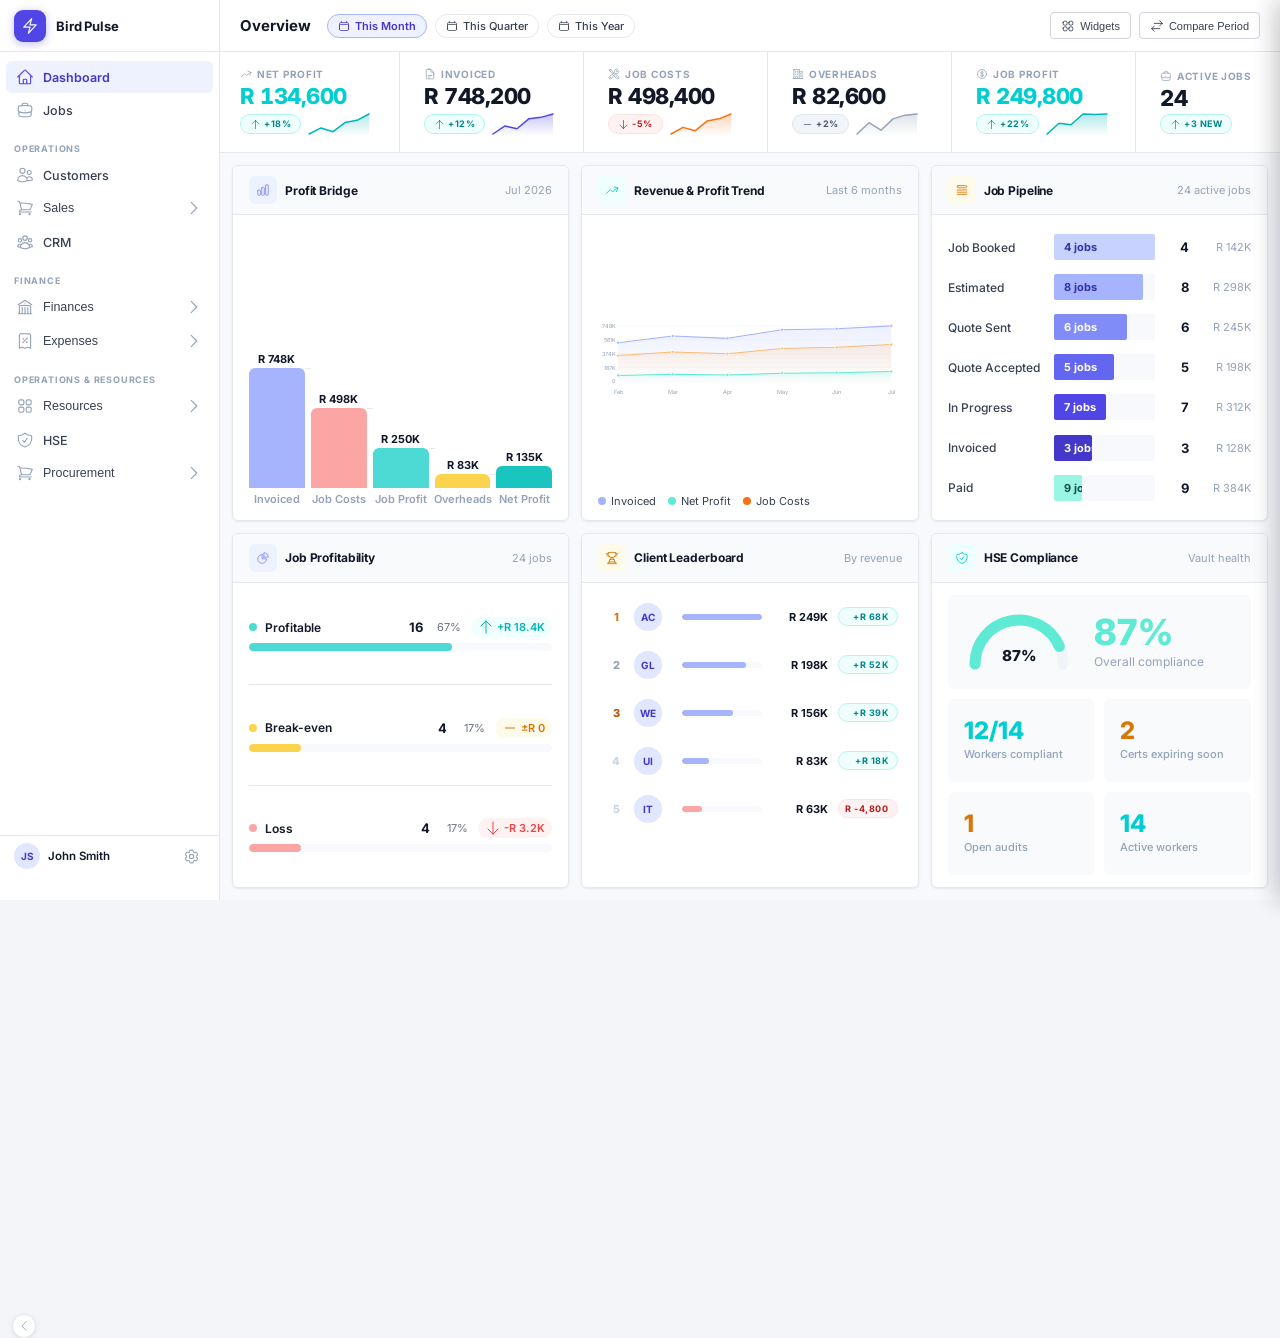
==== commit 3805eb5b: "feat: add Customers module — list + detail pages - Customers list page: KPI strip (Total/Active/Inac" ====
--- a/index.html
+++ b/index.html
@@ -544,17 +544,23 @@
   line-height:1;
 }
 /* Right zone: job execution */
+@keyframes exec-shimmer{
+  0%{background-position:200% 0}
+  100%{background-position:-200% 0}
+}
 .exec-zone{
   display:flex;
   align-items:center;
   gap:6px;
   padding:6px 14px;
   flex-shrink:0;
-  background:linear-gradient(90deg,#fffbeb 0%,#fef9f0 100%);
+  background:linear-gradient(90deg,#fef3c7 0%,rgba(255,255,255,.55) 50%,#fef3c7 100%);
+  background-size:200% 100%;
   border-left:1px solid var(--border);
-  border-top:1px solid #fde68a;
-  border-bottom:1px solid #fde68a;
+  border-top:1px solid #fcd34d;
+  border-bottom:1px solid #fcd34d;
   position:relative;
+  animation:exec-shimmer 3s linear infinite;
 }
 .exec-label{
   font-size:9px;
@@ -2554,6 +2560,7 @@
 <link href="responsive.css" rel="stylesheet"/>
 <link href="dashboard.css" rel="stylesheet"/>
 <link href="micro.css" rel="stylesheet"/>
+<link href="customers.css" rel="stylesheet"/>
 </head>
 <body>
 <!-- ── Mobile top bar (hidden on desktop) ── -->
@@ -2744,16 +2751,8 @@
 </a>
 <!-- OPERATIONS -->
 <div class="nav-section">Operations</div>
-<a class="nav-item" href="#">
-<svg class="hi" fill="none" height="16" stroke="currentColor" stroke-linecap="round" stroke-linejoin="round" stroke-width="1.5" viewbox="0 0 24 24" width="16"><path d="M16.7124 4.3299C17.2999 4.69153 17.8548 5.12691 18.364 5.63604C18.8731 6.14517 19.3085 6.70012 19.6701 7.28763M16.7124 4.3299L13.2636 8.46838M16.7124 4.3299C13.8316 2.5567 10.1684 2.5567 7.28763 4.3299M19.6701 7.28763L15.5316 10.7364M19.6701 7.28763C21.4433 10.1684 21.4433 13.8316 19.6701 16.7124M15.5316 10.7364C15.3507 10.2297 15.0574 9.75408 14.6517 9.34835C14.2459 8.94262 13.7703 8.6493 13.2636 8.46838M15.5316 10.7364C15.8228 11.5519 15.8228 12.4481 15.5316 13.2636M13.2636 8.46838C12.4481 8.17721 11.5519 8.17721 10.7364 8.46838M15.5316 13.2636C15.3507 13.7703 15.0574 14.2459 14.6517 14.6517C14.2459 15.0574 13.7703 15.3507 13.2636 15.5316M15.5316 13.2636L19.6701 16.7124M19.6701 16.7124C19.3085 17.2999 18.8731 17.8548 18.364 18.364C17.8548 18.8731 17.2999 19.3085 16.7124 19.6701M16.7124 19.6701L13.2636 15.5316M16.7124 19.6701C13.8316 21.4433 10.1684 21.4433 7.28763 19.6701M13.2636 15.5316C12.4481 15.8228 11.5519 15.8228 10.7364 15.5316M10.7364 15.5316C10.2297 15.3507 9.75408 15.0574 9.34835 14.6517C8.94262 14.2459 8.6493 13.7703 8.46838 13.2636M10.7364 15.5316L7.28763 19.6701M7.28763 19.6701C6.70012 19.3085 6.14517 18.8731 5.63604 18.364C5.12691 17.8548 4.69153 17.2999 4.3299 16.7124M4.3299 16.7124L8.46838 13.2636M4.3299 16.7124C2.5567 13.8316 2.5567 10.1684 4.3299 7.28763M8.46838 13.2636C8.17721 12.4481 8.17721 11.5519 8.46838 10.7364M8.46838 10.7364C8.6493 10.2297 8.94262 9.75408 9.34835 9.34835C9.75408 8.94262 10.2297 8.6493 10.7364 8.46838M8.46838 10.7364L4.3299 7.28763M10.7364 8.46838L7.28763 4.3299M7.28763 4.3299C6.70012 4.69153 6.14517 5.12691 5.63604 5.63604C5.12691 6.14517 4.69153 6.70013 4.3299 7.28763" stroke-linecap="round" stroke-linejoin="round" stroke-width="1.5"></path></svg>
-<span class="nav-item-label">Helpdesk</span>
-<span class="nav-badge">3</span>
-<span class="nav-badge-dot"></span>
-</a>
-<!-- SALES & CRM -->
-<div class="nav-section">Sales &amp; CRM</div>
-<a class="nav-item" href="#">
-<svg class="hi" fill="none" height="16" stroke="currentColor" stroke-linecap="round" stroke-linejoin="round" stroke-width="1.5" viewbox="0 0 24 24" width="16"><path d="M15 19.1276C15.8329 19.37 16.7138 19.5 17.625 19.5C19.1037 19.5 20.5025 19.1576 21.7464 18.5478C21.7488 18.4905 21.75 18.4329 21.75 18.375C21.75 16.0968 19.9031 14.25 17.625 14.25C16.2069 14.25 14.956 14.9655 14.2136 16.0552M15 19.1276V19.125C15 18.0121 14.7148 16.9658 14.2136 16.0552M15 19.1276C15 19.1632 14.9997 19.1988 14.9991 19.2343C13.1374 20.3552 10.9565 21 8.625 21C6.29353 21 4.11264 20.3552 2.25092 19.2343C2.25031 19.198 2.25 19.1615 2.25 19.125C2.25 15.6042 5.10418 12.75 8.625 12.75C11.0329 12.75 13.129 14.085 14.2136 16.0552M12 6.375C12 8.23896 10.489 9.75 8.625 9.75C6.76104 9.75 5.25 8.23896 5.25 6.375C5.25 4.51104 6.76104 3 8.625 3C10.489 3 12 4.51104 12 6.375ZM20.25 8.625C20.25 10.0747 19.0747 11.25 17.625 11.25C16.1753 11.25 15 10.0747 15 8.625C15 7.17525 16.1753 6 17.625 6C19.0747 6 20.25 7.17525 20.25 8.625Z" stroke-linecap="round" stroke-linejoin="round" stroke-width="1.5"></path></svg>
+<a class="nav-item" href="#" id="nav-customers" onclick="showCustomers()">
+<svg class="hi" fill="none" height="16" stroke="currentColor" stroke-linecap="round" stroke-linejoin="round" stroke-width="1.5" viewBox="0 0 24 24" width="16"><path d="M15 19.1276C15.8329 19.37 16.7138 19.5 17.625 19.5C19.1037 19.5 20.5025 19.1576 21.7464 18.5478C21.7488 18.4905 21.75 18.4329 21.75 18.375C21.75 16.0968 19.9031 14.25 17.625 14.25C16.2069 14.25 14.956 14.9655 14.2136 16.0552M15 19.1276V19.125C15 18.0121 14.7148 16.9658 14.2136 16.0552M15 19.1276C15 19.1632 14.9997 19.1988 14.9991 19.2343C13.1374 20.3552 10.9565 21 8.625 21C6.29353 21 4.11264 20.3552 2.25092 19.2343C2.25031 19.198 2.25 19.1615 2.25 19.125C2.25 15.6042 5.10418 12.75 8.625 12.75C11.0329 12.75 13.129 14.085 14.2136 16.0552M12 6.375C12 8.23896 10.489 9.75 8.625 9.75C6.76104 9.75 5.25 8.23896 5.25 6.375C5.25 4.51104 6.76104 3 8.625 3C10.489 3 12 4.51104 12 6.375ZM20.25 8.625C20.25 10.0747 19.0747 11.25 17.625 11.25C16.1753 11.25 15 10.0747 15 8.625C15 7.17525 16.1753 6 17.625 6C19.0747 6 20.25 7.17525 20.25 8.625Z" stroke-linecap="round" stroke-linejoin="round" stroke-width="1.5"></path></svg>
 <span class="nav-item-label">Customers</span>
 </a>
 <!-- Sales collapsible group -->
@@ -5399,6 +5398,642 @@
 </div>
 </div>
 <!-- Toast container -->
+
+<!-- ═══════════════════════════════════════════════════════════
+     PAGE: CUSTOMERS LIST
+═══════════════════════════════════════════════════════════ -->
+<div id="page-customers">
+<!-- Toolbar -->
+<div class="cust-toolbar">
+  <span class="cust-toolbar-count" id="cust-count">5</span>
+  <span class="cust-toolbar-title">Customers</span>
+  <div class="cust-toolbar-sep"></div>
+  <div class="cust-search">
+    <svg class="hi" fill="none" height="16" stroke="currentColor" stroke-linecap="round" stroke-linejoin="round" stroke-width="1.5" viewBox="0 0 24 24" width="16"><path d="M21 21L15.8033 15.8033M15.8033 15.8033C17.1605 14.4461 18 12.5711 18 10.5C18 6.35786 14.6421 3 10.5 3C6.35786 3 3 6.35786 3 10.5C3 14.6421 6.35786 18 10.5 18C12.5711 18 14.4461 17.1605 15.8033 15.8033Z" stroke-linecap="round" stroke-linejoin="round" stroke-width="1.5"></path></svg>
+    <input id="cust-search-input" oninput="custApplyFilters()" placeholder="Search customers…" type="text"/>
+  </div>
+  <div class="cust-toolbar-spacer"></div>
+  <button class="btn sm" onclick="custExportCSV()">
+    <svg class="hi" fill="none" height="16" stroke="currentColor" stroke-linecap="round" stroke-linejoin="round" stroke-width="1.5" viewBox="0 0 24 24" width="16"><path d="M3 16.5v2.25A2.25 2.25 0 005.25 21h13.5A2.25 2.25 0 0021 18.75V16.5M16.5 12L12 16.5m0 0L7.5 12m4.5 4.5V3" stroke-linecap="round" stroke-linejoin="round" stroke-width="1.5"></path></svg>
+    Export
+  </button>
+  <button class="btn primary sm" onclick="custOpenForm(null)">
+    <svg class="hi" fill="none" height="16" stroke="currentColor" stroke-linecap="round" stroke-linejoin="round" stroke-width="1.5" viewBox="0 0 24 24" width="16"><path d="M12 4.5v15m7.5-7.5h-15" stroke-linecap="round" stroke-linejoin="round" stroke-width="1.5"></path></svg>
+    New Customer
+  </button>
+</div>
+<!-- KPI strip -->
+<div class="cust-kpi-strip" id="cust-kpi-strip">
+  <div class="cust-kpi active" onclick="custSetKpiFilter('all')" data-filter="all">
+    <div class="cust-kpi-label">Total</div>
+    <div class="cust-kpi-value" id="cust-kpi-total">5</div>
+    <div class="cust-kpi-sub">customers</div>
+  </div>
+  <div class="cust-kpi" onclick="custSetKpiFilter('active')" data-filter="active">
+    <div class="cust-kpi-label">Active</div>
+    <div class="cust-kpi-value" id="cust-kpi-active">4</div>
+    <div class="cust-kpi-sub">customers</div>
+  </div>
+  <div class="cust-kpi" onclick="custSetKpiFilter('inactive')" data-filter="inactive">
+    <div class="cust-kpi-label">Inactive</div>
+    <div class="cust-kpi-value" id="cust-kpi-inactive">0</div>
+    <div class="cust-kpi-sub">customers</div>
+  </div>
+  <div class="cust-kpi" onclick="custSetKpiFilter('lead')" data-filter="lead">
+    <div class="cust-kpi-label">Leads</div>
+    <div class="cust-kpi-value" id="cust-kpi-leads">1</div>
+    <div class="cust-kpi-sub">customers</div>
+  </div>
+  <div class="cust-kpi" onclick="custSetKpiFilter('top')" data-filter="top">
+    <div class="cust-kpi-label">Top Performers</div>
+    <div class="cust-kpi-value" id="cust-kpi-top">2</div>
+    <div class="cust-kpi-sub">health ≥ 80</div>
+  </div>
+</div>
+<!-- Filter bar -->
+<div class="cust-filter-bar">
+  <span class="cust-filter-label">Period</span>
+  <select class="cust-filter-select" id="cust-date-filter" onchange="custApplyFilters()">
+    <option value="all_time">All time</option>
+    <option value="this_month">This month</option>
+    <option value="last_30_days">Last 30 days</option>
+    <option value="this_year">This year</option>
+  </select>
+  <div class="cust-toolbar-sep"></div>
+  <span class="cust-filter-label">Status</span>
+  <div class="cust-filter-chips">
+    <div class="cust-chip active" onclick="custSetStatusFilter('all',this)" data-status="all">All</div>
+    <div class="cust-chip" onclick="custSetStatusFilter('active',this)" data-status="active">Active</div>
+    <div class="cust-chip" onclick="custSetStatusFilter('inactive',this)" data-status="inactive">Inactive</div>
+    <div class="cust-chip" onclick="custSetStatusFilter('lead',this)" data-status="lead">Lead</div>
+  </div>
+</div>
+<!-- Table body -->
+<div class="cust-body">
+  <div class="cust-table-wrap">
+    <div class="cust-tbl-scroll">
+      <table class="cust-table" id="cust-table">
+        <thead>
+          <tr>
+            <th onclick="custSort('name')"><div class="th-inner">Customer <span id="cust-sort-name"></span></div></th>
+            <th onclick="custSort('healthScore')"><div class="th-inner">Health <span id="cust-sort-healthScore"></span></div></th>
+            <th onclick="custSort('sentValue')"><div class="th-inner">Quotes Sent <span id="cust-sort-sentValue"></span></div></th>
+            <th onclick="custSort('approvedValue')"><div class="th-inner">Approved <span id="cust-sort-approvedValue"></span></div></th>
+            <th onclick="custSort('valueConversion')"><div class="th-inner">Value Conv. <span id="cust-sort-valueConversion"></span></div></th>
+            <th onclick="custSort('countConversion')"><div class="th-inner">Count Conv. <span id="cust-sort-countConversion"></span></div></th>
+            <th onclick="custSort('medianDecisionDays')"><div class="th-inner">Median Days <span id="cust-sort-medianDecisionDays"></span></div></th>
+            <th onclick="custSort('grossProfit')"><div class="th-inner">Gross Profit <span id="cust-sort-grossProfit"></span></div></th>
+            <th onclick="custSort('margin')"><div class="th-inner">Margin <span id="cust-sort-margin"></span></div></th>
+            <th style="width:80px"></th>
+          </tr>
+        </thead>
+        <tbody id="cust-tbody"></tbody>
+      </table>
+    </div>
+  </div>
+</div>
+</div>
+
+<!-- ═══════════════════════════════════════════════════════════
+     PAGE: CUSTOMER DETAIL
+═══════════════════════════════════════════════════════════ -->
+<div id="page-customer-detail">
+<!-- Breadcrumb -->
+<div class="cdp-breadcrumb">
+  <a onclick="showCustomers()">Customers</a>
+  <span class="cdp-breadcrumb-sep">›</span>
+  <span class="cdp-breadcrumb-current" id="cdp-breadcrumb-name">Acme Corp</span>
+</div>
+<!-- Header -->
+<div class="cdp-header">
+  <div class="cdp-logo" id="cdp-logo">AC</div>
+  <div style="flex:1;min-width:0">
+    <div class="cdp-name-row">
+      <span class="cdp-name" id="cdp-name">Acme Corp</span>
+      <button class="cdp-edit-btn" onclick="cdpEditName()" title="Edit name">
+        <svg class="hi" fill="none" height="16" stroke="currentColor" stroke-linecap="round" stroke-linejoin="round" stroke-width="1.5" viewBox="0 0 24 24" width="16"><path d="M16.862 4.487l1.687-1.688a1.875 1.875 0 112.652 2.652L10.582 16.07a4.5 4.5 0 01-1.897 1.13L6 18l.8-2.685a4.5 4.5 0 011.13-1.897l8.932-8.931zm0 0L19.5 7.125M18 14v4.75A2.25 2.25 0 0115.75 21H5.25A2.25 2.25 0 013 18.75V8.25A2.25 2.25 0 015.25 6H10" stroke-linecap="round" stroke-linejoin="round" stroke-width="1.5"></path></svg>
+      </button>
+      <span class="cdp-status-pill active" id="cdp-status-pill">Active</span>
+      <span class="cust-hs low" id="cdp-hs-badge">84</span>
+    </div>
+    <div class="cdp-meta-row" id="cdp-meta-row">
+      <span class="cdp-meta-item">
+        <svg class="hi" fill="none" height="16" stroke="currentColor" stroke-linecap="round" stroke-linejoin="round" stroke-width="1.5" viewBox="0 0 24 24" width="16"><path d="M21.75 6.75v10.5a2.25 2.25 0 01-2.25 2.25h-15a2.25 2.25 0 01-2.25-2.25V6.75m19.5 0A2.25 2.25 0 0019.5 4.5h-15a2.25 2.25 0 00-2.25 2.25m19.5 0v.243a2.25 2.25 0 01-1.07 1.916l-7.5 4.615a2.25 2.25 0 01-2.36 0L3.32 8.91a2.25 2.25 0 01-1.07-1.916V6.75" stroke-linecap="round" stroke-linejoin="round" stroke-width="1.5"></path></svg>
+        accounts@acmecorp.co.za
+      </span>
+      <span class="cdp-meta-item">
+        <svg class="hi" fill="none" height="16" stroke="currentColor" stroke-linecap="round" stroke-linejoin="round" stroke-width="1.5" viewBox="0 0 24 24" width="16"><path d="M2.25 6.75c0 8.284 6.716 15 15 15h2.25a2.25 2.25 0 002.25-2.25v-1.372c0-.516-.351-.966-.852-1.091l-4.423-1.106c-.44-.11-.902.055-1.173.417l-.97 1.293c-.282.376-.769.542-1.21.38a12.035 12.035 0 01-7.143-7.143c-.162-.441.004-.928.38-1.21l1.293-.97c.363-.271.527-.734.417-1.173L6.963 3.102a1.125 1.125 0 00-1.091-.852H4.5A2.25 2.25 0 002.25 4.5v2.25z" stroke-linecap="round" stroke-linejoin="round" stroke-width="1.5"></path></svg>
+        +27 11 555 0100
+      </span>
+      <span class="cdp-meta-item">
+        <svg class="hi" fill="none" height="16" stroke="currentColor" stroke-linecap="round" stroke-linejoin="round" stroke-width="1.5" viewBox="0 0 24 24" width="16"><path d="M9 14.25l6-6m4.5-3.493V21.75l-3.75-1.5-3.75 1.5-3.75-1.5-3.75 1.5V4.757c0-1.108.806-2.057 1.907-2.185a48.507 48.507 0 0111.186 0c1.1.128 1.907 1.077 1.907 2.185z" stroke-linecap="round" stroke-linejoin="round" stroke-width="1.5"></path></svg>
+        VAT 4560123456
+      </span>
+    </div>
+  </div>
+  <div class="cdp-actions">
+    <button class="cdp-btn cdp-btn-outline" onclick="cdpGenerateStatement()">
+      <svg class="hi" fill="none" height="16" stroke="currentColor" stroke-linecap="round" stroke-linejoin="round" stroke-width="1.5" viewBox="0 0 24 24" width="16"><path d="M19.5 14.25v-2.625a3.375 3.375 0 00-3.375-3.375h-1.5A1.125 1.125 0 0113.5 7.125v-1.5a3.375 3.375 0 00-3.375-3.375H8.25m0 12.75h7.5m-7.5 3H12M10.5 2.25H5.625c-.621 0-1.125.504-1.125 1.125v17.25c0 .621.504 1.125 1.125 1.125h12.75c.621 0 1.125-.504 1.125-1.125V11.25a9 9 0 00-9-9z" stroke-linecap="round" stroke-linejoin="round" stroke-width="1.5"></path></svg>
+      Statement
+    </button>
+    <button class="cdp-btn cdp-btn-primary" onclick="cdpNewQuote()">
+      <svg class="hi" fill="none" height="16" stroke="currentColor" stroke-linecap="round" stroke-linejoin="round" stroke-width="1.5" viewBox="0 0 24 24" width="16"><path d="M12 4.5v15m7.5-7.5h-15" stroke-linecap="round" stroke-linejoin="round" stroke-width="1.5"></path></svg>
+      New Quote
+    </button>
+  </div>
+</div>
+<!-- Tab bar -->
+<div class="cdp-tabs-wrap">
+  <div class="cdp-tabs-bar">
+    <button class="cdp-tab active" onclick="cdpSetTab('overview',this)">
+      <svg class="hi" fill="none" height="16" stroke="currentColor" stroke-linecap="round" stroke-linejoin="round" stroke-width="1.5" viewBox="0 0 24 24" width="16"><path d="M3.75 6A2.25 2.25 0 016 3.75h2.25A2.25 2.25 0 0110.5 6v2.25a2.25 2.25 0 01-2.25 2.25H6a2.25 2.25 0 01-2.25-2.25V6zM3.75 15.75A2.25 2.25 0 016 13.5h2.25a2.25 2.25 0 012.25 2.25V18a2.25 2.25 0 01-2.25 2.25H6A2.25 2.25 0 013.75 18v-2.25zM13.5 6a2.25 2.25 0 012.25-2.25H18A2.25 2.25 0 0120.25 6v2.25A2.25 2.25 0 0118 10.5h-2.25a2.25 2.25 0 01-2.25-2.25V6zM13.5 15.75a2.25 2.25 0 012.25-2.25H18a2.25 2.25 0 012.25 2.25V18A2.25 2.25 0 0118 20.25h-2.25A2.25 2.25 0 0113.5 18v-2.25z" stroke-linecap="round" stroke-linejoin="round" stroke-width="1.5"></path></svg>
+      Overview
+    </button>
+    <button class="cdp-tab" onclick="cdpSetTab('sites',this)">
+      <svg class="hi" fill="none" height="16" stroke="currentColor" stroke-linecap="round" stroke-linejoin="round" stroke-width="1.5" viewBox="0 0 24 24" width="16"><path d="M15 10.5a3 3 0 11-6 0 3 3 0 016 0z" stroke-linecap="round" stroke-linejoin="round" stroke-width="1.5"></path><path d="M19.5 10.5c0 7.142-7.5 11.25-7.5 11.25S4.5 17.642 4.5 10.5a7.5 7.5 0 1115 0z" stroke-linecap="round" stroke-linejoin="round" stroke-width="1.5"></path></svg>
+      Sites
+    </button>
+    <button class="cdp-tab" onclick="cdpSetTab('contacts',this)">
+      <svg class="hi" fill="none" height="16" stroke="currentColor" stroke-linecap="round" stroke-linejoin="round" stroke-width="1.5" viewBox="0 0 24 24" width="16"><path d="M15 19.128a9.38 9.38 0 002.625.372 9.337 9.337 0 004.121-.952 4.125 4.125 0 00-7.533-2.493M15 19.128v-.003c0-1.113-.285-2.16-.786-3.07M15 19.128v.106A12.318 12.318 0 018.624 21c-2.331 0-4.512-.645-6.374-1.766l-.001-.109a6.375 6.375 0 0111.964-3.07M12 6.375a3.375 3.375 0 11-6.75 0 3.375 3.375 0 016.75 0zm8.25 2.25a2.625 2.625 0 11-5.25 0 2.625 2.625 0 015.25 0z" stroke-linecap="round" stroke-linejoin="round" stroke-width="1.5"></path></svg>
+      Contacts
+    </button>
+    <button class="cdp-tab" onclick="cdpSetTab('portfolio',this)">
+      <svg class="hi" fill="none" height="16" stroke="currentColor" stroke-linecap="round" stroke-linejoin="round" stroke-width="1.5" viewBox="0 0 24 24" width="16"><path d="M2.25 12.75V12A2.25 2.25 0 014.5 9.75h15A2.25 2.25 0 0121.75 12v.75m-8.69-6.44l-2.12-2.12a1.5 1.5 0 00-1.061-.44H4.5A2.25 2.25 0 002.25 6v12a2.25 2.25 0 002.25 2.25h15A2.25 2.25 0 0021.75 18V9a2.25 2.25 0 00-2.25-2.25h-5.379a1.5 1.5 0 01-1.06-.44z" stroke-linecap="round" stroke-linejoin="round" stroke-width="1.5"></path></svg>
+      Portfolio
+    </button>
+    <button class="cdp-tab" onclick="cdpSetTab('billing',this)">
+      <svg class="hi" fill="none" height="16" stroke="currentColor" stroke-linecap="round" stroke-linejoin="round" stroke-width="1.5" viewBox="0 0 24 24" width="16"><path d="M2.25 8.25h19.5M2.25 9h19.5m-16.5 5.25h6m-6 2.25h3m-3.75 3h15a2.25 2.25 0 002.25-2.25V6.75A2.25 2.25 0 0019.5 4.5h-15a2.25 2.25 0 00-2.25 2.25v10.5A2.25 2.25 0 004.5 19.5z" stroke-linecap="round" stroke-linejoin="round" stroke-width="1.5"></path></svg>
+      Billing
+    </button>
+    <button class="cdp-tab" onclick="cdpSetTab('ratecard',this)">
+      <svg class="hi" fill="none" height="16" stroke="currentColor" stroke-linecap="round" stroke-linejoin="round" stroke-width="1.5" viewBox="0 0 24 24" width="16"><path d="M9 14.25l6-6m4.5-3.493V21.75l-3.75-1.5-3.75 1.5-3.75-1.5-3.75 1.5V4.757c0-1.108.806-2.057 1.907-2.185a48.507 48.507 0 0111.186 0c1.1.128 1.907 1.077 1.907 2.185z" stroke-linecap="round" stroke-linejoin="round" stroke-width="1.5"></path></svg>
+      Rate Card
+    </button>
+    <button class="cdp-tab" onclick="cdpSetTab('income',this)">
+      <svg class="hi" fill="none" height="16" stroke="currentColor" stroke-linecap="round" stroke-linejoin="round" stroke-width="1.5" viewBox="0 0 24 24" width="16"><path d="M12 6v12m-3-2.818l.879.659c1.171.879 3.07.879 4.242 0 1.172-.879 1.172-2.303 0-3.182C13.536 12.219 12.768 12 12 12c-.725 0-1.45-.22-2.003-.659-1.106-.879-1.106-2.303 0-3.182s2.9-.879 4.006 0l.415.33M21 12a9 9 0 11-18 0 9 9 0 0118 0z" stroke-linecap="round" stroke-linejoin="round" stroke-width="1.5"></path></svg>
+      Income
+    </button>
+    <button class="cdp-tab" onclick="cdpSetTab('comms',this)">
+      <svg class="hi" fill="none" height="16" stroke="currentColor" stroke-linecap="round" stroke-linejoin="round" stroke-width="1.5" viewBox="0 0 24 24" width="16"><path d="M8.625 12a.375.375 0 11-.75 0 .375.375 0 01.75 0zm0 0H8.25m4.125 0a.375.375 0 11-.75 0 .375.375 0 01.75 0zm0 0H12m4.125 0a.375.375 0 11-.75 0 .375.375 0 01.75 0zm0 0h-.375M21 12c0 4.556-4.03 8.25-9 8.25a9.764 9.764 0 01-2.555-.337A5.972 5.972 0 015.41 20.97a5.969 5.969 0 01-.474-.065 4.48 4.48 0 00.978-2.025c.09-.457-.133-.901-.467-1.226C3.93 16.178 3 14.189 3 12c0-4.556 4.03-8.25 9-8.25s9 3.694 9 8.25z" stroke-linecap="round" stroke-linejoin="round" stroke-width="1.5"></path></svg>
+      Comms
+    </button>
+    <button class="cdp-tab" onclick="cdpSetTab('hse',this)">
+      <svg class="hi" fill="none" height="16" stroke="currentColor" stroke-linecap="round" stroke-linejoin="round" stroke-width="1.5" viewBox="0 0 24 24" width="16"><path d="M9 12.75L11.25 15 15 9.75m-3-7.036A11.959 11.959 0 013.598 6 11.99 11.99 0 003 9.749c0 5.592 3.824 10.29 9 11.623 5.176-1.332 9-6.03 9-11.622 0-1.31-.21-2.571-.598-3.751h-.152c-3.196 0-6.1-1.248-8.25-3.285z" stroke-linecap="round" stroke-linejoin="round" stroke-width="1.5"></path></svg>
+      HSE
+    </button>
+  </div>
+</div>
+<!-- Tab panels -->
+<div class="cdp-panel active" id="cdp-panel-overview">
+  <div class="cdp-ov-kpis" id="cdp-ov-kpis">
+    <div class="cdp-ov-kpi">
+      <div class="cdp-ov-kpi-label">Total Invoiced</div>
+      <div class="cdp-ov-kpi-val" id="cdp-ov-invoiced">R 249K</div>
+      <div class="cdp-ov-kpi-sub">excl. VAT</div>
+    </div>
+    <div class="cdp-ov-kpi">
+      <div class="cdp-ov-kpi-label">Gross Profit</div>
+      <div class="cdp-ov-kpi-val cdp-ov-kpi-pos" id="cdp-ov-profit">+R 68K</div>
+      <div class="cdp-ov-kpi-sub" id="cdp-ov-margin">27.3% margin</div>
+    </div>
+    <div class="cdp-ov-kpi">
+      <div class="cdp-ov-kpi-label">Quotes Sent</div>
+      <div class="cdp-ov-kpi-val" id="cdp-ov-quotes-sent">R 312K</div>
+      <div class="cdp-ov-kpi-sub" id="cdp-ov-quotes-count">6 quotes</div>
+    </div>
+    <div class="cdp-ov-kpi">
+      <div class="cdp-ov-kpi-label">Value Conversion</div>
+      <div class="cdp-ov-kpi-val" id="cdp-ov-conversion">79.7%</div>
+      <div class="cdp-ov-kpi-sub" id="cdp-ov-count-conv">5 / 6 accepted</div>
+    </div>
+    <div class="cdp-ov-kpi">
+      <div class="cdp-ov-kpi-label">Median Decision</div>
+      <div class="cdp-ov-kpi-val" id="cdp-ov-decision">8 days</div>
+      <div class="cdp-ov-kpi-sub">quote to acceptance</div>
+    </div>
+    <div class="cdp-ov-kpi">
+      <div class="cdp-ov-kpi-label">Active Jobs</div>
+      <div class="cdp-ov-kpi-val" id="cdp-ov-active-jobs">7</div>
+      <div class="cdp-ov-kpi-sub">in progress</div>
+    </div>
+  </div>
+  <!-- Health score card -->
+  <div class="cdp-hs-card">
+    <div class="cdp-hs-card-title">Health Score</div>
+    <div class="cdp-hs-score-row">
+      <div>
+        <div class="cdp-hs-big" id="cdp-hs-big" style="color:#059669">84</div>
+        <div style="font-size:11px;color:var(--muted-fg);margin-top:4px">out of 100 · Low risk</div>
+      </div>
+      <div class="cdp-hs-breakdown">
+        <div class="cdp-hs-row">
+          <span class="cdp-hs-row-label">Conversion</span>
+          <div class="cdp-hs-row-bar-wrap"><div class="cdp-hs-row-bar" id="cdp-hs-bar-conv" style="width:79.7%;background:#0ea5e9"></div></div>
+          <span class="cdp-hs-row-val" id="cdp-hs-val-conv">31.9</span>
+        </div>
+        <div class="cdp-hs-row">
+          <span class="cdp-hs-row-label">Margin</span>
+          <div class="cdp-hs-row-bar-wrap"><div class="cdp-hs-row-bar" id="cdp-hs-bar-margin" style="width:54.6%;background:#8b5cf6"></div></div>
+          <span class="cdp-hs-row-val" id="cdp-hs-val-margin">21.8</span>
+        </div>
+        <div class="cdp-hs-row">
+          <span class="cdp-hs-row-label">Speed</span>
+          <div class="cdp-hs-row-bar-wrap"><div class="cdp-hs-row-bar" id="cdp-hs-bar-speed" style="width:75%;background:#14b8a6"></div></div>
+          <span class="cdp-hs-row-val" id="cdp-hs-val-speed">15.0</span>
+        </div>
+      </div>
+    </div>
+  </div>
+  <!-- Recent jobs -->
+  <div class="cdp-billing-card">
+    <div class="cdp-billing-head">
+      Recent Jobs
+      <button class="btn sm ghost" onclick="showList()">View all jobs</button>
+    </div>
+    <div style="overflow:auto">
+      <table style="width:100%;border-collapse:collapse;font-size:12px">
+        <thead>
+          <tr style="border-bottom:1px solid var(--border);background:var(--surface-2)">
+            <th style="padding:8px 14px;text-align:left;font-size:10px;font-weight:700;text-transform:uppercase;letter-spacing:.05em;color:var(--muted-fg)">Job #</th>
+            <th style="padding:8px 14px;text-align:left;font-size:10px;font-weight:700;text-transform:uppercase;letter-spacing:.05em;color:var(--muted-fg)">Description</th>
+            <th style="padding:8px 14px;text-align:left;font-size:10px;font-weight:700;text-transform:uppercase;letter-spacing:.05em;color:var(--muted-fg)">Status</th>
+            <th style="padding:8px 14px;text-align:right;font-size:10px;font-weight:700;text-transform:uppercase;letter-spacing:.05em;color:var(--muted-fg)">Value</th>
+          </tr>
+        </thead>
+        <tbody id="cdp-jobs-tbody"></tbody>
+      </table>
+    </div>
+  </div>
+</div>
+
+<div class="cdp-panel" id="cdp-panel-sites">
+  <div style="display:flex;align-items:center;justify-content:space-between;margin-bottom:4px">
+    <div style="font-size:15px;font-weight:700;color:var(--fg)">Sites</div>
+    <button class="btn sm primary" onclick="cdpAddSite()">
+      <svg class="hi" fill="none" height="16" stroke="currentColor" stroke-linecap="round" stroke-linejoin="round" stroke-width="1.5" viewBox="0 0 24 24" width="16"><path d="M12 4.5v15m7.5-7.5h-15" stroke-linecap="round" stroke-linejoin="round" stroke-width="1.5"></path></svg>
+      Add Site
+    </button>
+  </div>
+  <div class="cdp-sites-grid" id="cdp-sites-grid"></div>
+</div>
+
+<div class="cdp-panel" id="cdp-panel-contacts">
+  <div class="cdp-info-banner">
+    <svg class="hi" fill="none" height="16" stroke="currentColor" stroke-linecap="round" stroke-linejoin="round" stroke-width="1.5" viewBox="0 0 24 24" width="16" style="color:var(--indigo-600);flex-shrink:0;margin-top:1px"><path d="M18 18.72a9.094 9.094 0 003.741-.479 3 3 0 00-4.682-2.72m.94 3.198l.001.031c0 .225-.012.447-.037.666A11.944 11.944 0 0112 21c-2.17 0-4.207-.576-5.963-1.584A6.062 6.062 0 016 18.719m12 0a5.971 5.971 0 00-.941-3.197m0 0A5.995 5.995 0 0012 12.75a5.995 5.995 0 00-5.058 2.772m0 0a3 3 0 00-4.681 2.72 8.986 8.986 0 003.74.477m.94-3.197a5.971 5.971 0 00-.94 3.197M15 6.75a3 3 0 11-6 0 3 3 0 016 0zm6 3a2.25 2.25 0 11-4.5 0 2.25 2.25 0 014.5 0zm-13.5 0a2.25 2.25 0 11-4.5 0 2.25 2.25 0 014.5 0z" stroke-linecap="round" stroke-linejoin="round" stroke-width="1.5"></path></svg>
+    <div>
+      <strong>Contacts are managed per Site.</strong> Each site has its own contacts for job communications. Quotes, invoices, and jobcard notifications are sent to contacts at the job's assigned site.
+    </div>
+  </div>
+  <div id="cdp-contacts-list"></div>
+</div>
+
+<div class="cdp-panel" id="cdp-panel-portfolio">
+  <div style="font-size:15px;font-weight:700;color:var(--fg);margin-bottom:4px">Portfolio</div>
+  <div style="font-size:12px;color:var(--muted-fg);margin-bottom:12px">Contact-to-site assignments and portal access. Each contact must be assigned to at least one site to receive portal access.</div>
+  <div id="cdp-portfolio-list"></div>
+</div>
+
+<div class="cdp-panel" id="cdp-panel-billing">
+  <div class="cdp-billing-card">
+    <div class="cdp-billing-head">
+      Billing Address
+      <button class="btn sm" onclick="cdpSaveBilling()">Save</button>
+    </div>
+    <div class="cdp-billing-body">
+      <div class="cdp-billing-grid">
+        <div class="cdp-billing-field" style="grid-column:1/-1">
+          <label class="cdp-billing-label">Address Line 1</label>
+          <input class="cdp-billing-input" id="cdp-bill-line1" value="14 Industrial Rd" placeholder="Street address"/>
+        </div>
+        <div class="cdp-billing-field" style="grid-column:1/-1">
+          <label class="cdp-billing-label">Address Line 2</label>
+          <input class="cdp-billing-input" id="cdp-bill-line2" value="" placeholder="Suburb / Unit"/>
+        </div>
+        <div class="cdp-billing-field">
+          <label class="cdp-billing-label">City</label>
+          <input class="cdp-billing-input" id="cdp-bill-city" value="Johannesburg"/>
+        </div>
+        <div class="cdp-billing-field">
+          <label class="cdp-billing-label">Province</label>
+          <input class="cdp-billing-input" id="cdp-bill-province" value="Gauteng"/>
+        </div>
+        <div class="cdp-billing-field">
+          <label class="cdp-billing-label">Postal Code</label>
+          <input class="cdp-billing-input" id="cdp-bill-postal" value="2001"/>
+        </div>
+        <div class="cdp-billing-field">
+          <label class="cdp-billing-label">Country</label>
+          <input class="cdp-billing-input" id="cdp-bill-country" value="South Africa"/>
+        </div>
+        <div class="cdp-billing-field">
+          <label class="cdp-billing-label">VAT Number</label>
+          <input class="cdp-billing-input" id="cdp-bill-vat" value="4560123456"/>
+        </div>
+        <div class="cdp-billing-field">
+          <label class="cdp-billing-label">Registration Number</label>
+          <input class="cdp-billing-input" id="cdp-bill-reg" value="2001/012345/07"/>
+        </div>
+      </div>
+    </div>
+  </div>
+  <div class="cdp-billing-card">
+    <div class="cdp-billing-head">
+      Contact Details
+      <button class="btn sm" onclick="cdpSaveBilling()">Save</button>
+    </div>
+    <div class="cdp-billing-body">
+      <div class="cdp-billing-grid">
+        <div class="cdp-billing-field">
+          <label class="cdp-billing-label">Email</label>
+          <input class="cdp-billing-input" id="cdp-bill-email" value="accounts@acmecorp.co.za"/>
+        </div>
+        <div class="cdp-billing-field">
+          <label class="cdp-billing-label">Phone</label>
+          <input class="cdp-billing-input" id="cdp-bill-phone" value="+27 11 555 0100"/>
+        </div>
+        <div class="cdp-billing-field">
+          <label class="cdp-billing-label">Primary Contact Name</label>
+          <input class="cdp-billing-input" id="cdp-bill-contact-name" value="John Doe"/>
+        </div>
+        <div class="cdp-billing-field">
+          <label class="cdp-billing-label">Customer Code</label>
+          <input class="cdp-billing-input" id="cdp-bill-code" value="ACME-001"/>
+        </div>
+      </div>
+    </div>
+  </div>
+</div>
+
+<div class="cdp-panel" id="cdp-panel-ratecard">
+  <div class="cdp-rc-card">
+    <div class="cdp-rc-head">
+      <svg class="hi" fill="none" height="16" stroke="currentColor" stroke-linecap="round" stroke-linejoin="round" stroke-width="1.5" viewBox="0 0 24 24" width="16"><path d="M9 14.25l6-6m4.5-3.493V21.75l-3.75-1.5-3.75 1.5-3.75-1.5-3.75 1.5V4.757c0-1.108.806-2.057 1.907-2.185a48.507 48.507 0 0111.186 0c1.1.128 1.907 1.077 1.907 2.185z" stroke-linecap="round" stroke-linejoin="round" stroke-width="1.5"></path></svg>
+      Terms of Payment
+    </div>
+    <div class="cdp-rc-body">
+      <div style="font-size:12px;color:var(--muted-fg);margin-bottom:8px">Client-specific payment terms and quote validity. Pre-filled when creating quotes for this client.</div>
+      <div class="cdp-rc-row">
+        <span class="cdp-rc-label">Labour Rate (R/hr)</span>
+        <input class="cdp-rc-input" id="cdp-rc-labour" value="450" type="number" min="0"/>
+      </div>
+      <div class="cdp-rc-row">
+        <span class="cdp-rc-label">Travel Fee (flat, R)</span>
+        <input class="cdp-rc-input" id="cdp-rc-travel-flat" value="350" type="number" min="0"/>
+      </div>
+      <div class="cdp-rc-row">
+        <span class="cdp-rc-label">Travel Fee (per km, R)</span>
+        <input class="cdp-rc-input" id="cdp-rc-travel-km" value="4.50" type="number" min="0" step="0.01"/>
+      </div>
+      <div class="cdp-rc-row">
+        <span class="cdp-rc-label">Default Markup (%)</span>
+        <input class="cdp-rc-input" id="cdp-rc-markup" value="34" type="number" min="0"/>
+      </div>
+      <div class="cdp-rc-row">
+        <span class="cdp-rc-label">Payment Terms (days)</span>
+        <input class="cdp-rc-input" id="cdp-rc-payment-terms" value="30" type="number" min="0"/>
+      </div>
+      <div class="cdp-rc-row">
+        <span class="cdp-rc-label">Quote Validity (days)</span>
+        <input class="cdp-rc-input" id="cdp-rc-quote-validity" value="14" type="number" min="0"/>
+      </div>
+      <div style="display:flex;justify-content:flex-end;padding-top:8px;border-top:1px solid var(--border)">
+        <button class="btn primary sm" onclick="cdpSaveRateCard()">Save Terms</button>
+      </div>
+    </div>
+  </div>
+</div>
+
+<div class="cdp-panel" id="cdp-panel-income">
+  <div class="cdp-income-card">
+    <div class="cdp-income-head">Bank Statement Memo Tokens</div>
+    <div class="cdp-income-body">
+      <div style="font-size:12px;color:var(--muted-fg);margin-bottom:8px">Words the system searches for in bank-statement memos to auto-link incoming payments to this customer. Invoice references are matched first, then these tokens.</div>
+      <div class="cdp-token-wrap" id="cdp-tokens">
+        <span class="cdp-token">ACME<button class="cdp-token-remove" onclick="cdpRemoveToken(this)">×</button></span>
+        <span class="cdp-token">ACMECORP<button class="cdp-token-remove" onclick="cdpRemoveToken(this)">×</button></span>
+      </div>
+      <div style="display:flex;gap:8px;margin-top:10px">
+        <input class="cdp-billing-input" id="cdp-token-input" placeholder="Add token…" style="flex:1" onkeydown="if(event.key==='Enter')cdpAddToken()"/>
+        <button class="btn sm primary" onclick="cdpAddToken()">Add</button>
+      </div>
+    </div>
+  </div>
+  <div class="cdp-income-card">
+    <div class="cdp-income-head">Allocated Income</div>
+    <div class="cdp-income-body">
+      <table class="cdp-income-table">
+        <thead>
+          <tr>
+            <th>Date</th>
+            <th>Reference</th>
+            <th>Description</th>
+            <th style="text-align:right">Amount</th>
+            <th>Linked Invoice</th>
+          </tr>
+        </thead>
+        <tbody>
+          <tr>
+            <td>15 Jul 2026</td>
+            <td style="font-family:monospace;font-size:11px">ACME-0089</td>
+            <td>Payment for INV-0089</td>
+            <td style="text-align:right;font-variant-numeric:tabular-nums">R 55,775</td>
+            <td><span style="color:var(--indigo-600);font-weight:600">INV-0089</span></td>
+          </tr>
+          <tr>
+            <td>02 Jul 2026</td>
+            <td style="font-family:monospace;font-size:11px">ACME-0076</td>
+            <td>Payment for INV-0076</td>
+            <td style="text-align:right;font-variant-numeric:tabular-nums">R 48,900</td>
+            <td><span style="color:var(--indigo-600);font-weight:600">INV-0076</span></td>
+          </tr>
+        </tbody>
+      </table>
+    </div>
+  </div>
+</div>
+
+<div class="cdp-panel" id="cdp-panel-comms">
+  <div style="font-size:13px;font-weight:700;color:var(--fg);margin-bottom:4px">Communication History <span id="cdp-comms-count" style="font-size:12px;font-weight:400;color:var(--muted-fg)"></span></div>
+  <div class="cdp-comms-list" id="cdp-comms-list"></div>
+</div>
+
+<div class="cdp-panel" id="cdp-panel-hse">
+  <div class="cdp-info-banner">
+    <svg class="hi" fill="none" height="16" stroke="currentColor" stroke-linecap="round" stroke-linejoin="round" stroke-width="1.5" viewBox="0 0 24 24" width="16" style="color:var(--indigo-600);flex-shrink:0;margin-top:1px"><path d="M9 12.75L11.25 15 15 9.75m-3-7.036A11.959 11.959 0 013.598 6 11.99 11.99 0 003 9.749c0 5.592 3.824 10.29 9 11.623 5.176-1.332 9-6.03 9-11.622 0-1.31-.21-2.571-.598-3.751h-.152c-3.196 0-6.1-1.248-8.25-3.285z" stroke-linecap="round" stroke-linejoin="round" stroke-width="1.5"></path></svg>
+    <div>
+      <strong>HSE Master File.</strong> This customer's HSE compliance is managed through the HSE Vault. Site-specific requirements and worker compliance records are linked to each job site.
+    </div>
+  </div>
+  <div style="display:grid;grid-template-columns:repeat(auto-fill,minmax(160px,1fr));gap:12px" id="cdp-hse-stats">
+    <div class="cdp-ov-kpi">
+      <div class="cdp-ov-kpi-label">Overall Compliance</div>
+      <div class="cdp-ov-kpi-val" style="color:#059669">87%</div>
+      <div class="cdp-ov-kpi-sub">12/14 workers</div>
+    </div>
+    <div class="cdp-ov-kpi">
+      <div class="cdp-ov-kpi-label">Expiring Soon</div>
+      <div class="cdp-ov-kpi-val" style="color:#D97706">2</div>
+      <div class="cdp-ov-kpi-sub">certs in 30 days</div>
+    </div>
+    <div class="cdp-ov-kpi">
+      <div class="cdp-ov-kpi-label">Open Audits</div>
+      <div class="cdp-ov-kpi-val">1</div>
+      <div class="cdp-ov-kpi-sub">pending review</div>
+    </div>
+    <div class="cdp-ov-kpi">
+      <div class="cdp-ov-kpi-label">Active Sites</div>
+      <div class="cdp-ov-kpi-val">5</div>
+      <div class="cdp-ov-kpi-sub">with HSE requirements</div>
+    </div>
+  </div>
+  <div class="cdp-billing-card">
+    <div class="cdp-billing-head">Site HSE Status</div>
+    <div style="overflow:auto">
+      <table style="width:100%;border-collapse:collapse;font-size:12px">
+        <thead>
+          <tr style="border-bottom:1px solid var(--border);background:var(--surface-2)">
+            <th style="padding:8px 14px;text-align:left;font-size:10px;font-weight:700;text-transform:uppercase;letter-spacing:.05em;color:var(--muted-fg)">Site</th>
+            <th style="padding:8px 14px;text-align:left;font-size:10px;font-weight:700;text-transform:uppercase;letter-spacing:.05em;color:var(--muted-fg)">Compliance</th>
+            <th style="padding:8px 14px;text-align:left;font-size:10px;font-weight:700;text-transform:uppercase;letter-spacing:.05em;color:var(--muted-fg)">Last Audit</th>
+            <th style="padding:8px 14px;text-align:left;font-size:10px;font-weight:700;text-transform:uppercase;letter-spacing:.05em;color:var(--muted-fg)">Status</th>
+          </tr>
+        </thead>
+        <tbody>
+          <tr style="border-bottom:1px solid var(--border)">
+            <td style="padding:9px 14px;font-weight:600">Main Warehouse</td>
+            <td style="padding:9px 14px"><span style="color:#059669;font-weight:700">92%</span></td>
+            <td style="padding:9px 14px;color:var(--muted-fg)">01 Jul 2026</td>
+            <td style="padding:9px 14px"><span class="tag tag-green">Compliant</span></td>
+          </tr>
+          <tr style="border-bottom:1px solid var(--border)">
+            <td style="padding:9px 14px;font-weight:600">Parking Structure</td>
+            <td style="padding:9px 14px"><span style="color:#D97706;font-weight:700">78%</span></td>
+            <td style="padding:9px 14px;color:var(--muted-fg)">15 Jun 2026</td>
+            <td style="padding:9px 14px"><span class="tag tag-amber">Review needed</span></td>
+          </tr>
+          <tr>
+            <td style="padding:9px 14px;font-weight:600">Dispatch Bay</td>
+            <td style="padding:9px 14px"><span style="color:#059669;font-weight:700">95%</span></td>
+            <td style="padding:9px 14px;color:var(--muted-fg)">10 Jul 2026</td>
+            <td style="padding:9px 14px"><span class="tag tag-green">Compliant</span></td>
+          </tr>
+        </tbody>
+      </table>
+    </div>
+  </div>
+</div>
+</div>
+
+<!-- ── Customer form drawer ── -->
+<div class="cust-drawer-overlay" id="cust-form-overlay" onclick="custCloseForm()"></div>
+<div class="cust-form-drawer" id="cust-form-drawer">
+  <div class="cfd-header">
+    <span class="cfd-title" id="cfd-title">New Customer</span>
+    <button class="cfd-close" onclick="custCloseForm()">
+      <svg class="hi" fill="none" height="16" stroke="currentColor" stroke-linecap="round" stroke-linejoin="round" stroke-width="1.5" viewBox="0 0 24 24" width="16"><path d="M6 18L18 6M6 6l12 12" stroke-linecap="round" stroke-linejoin="round" stroke-width="1.5"></path></svg>
+    </button>
+  </div>
+  <div class="cfd-body">
+    <div class="cfd-field">
+      <label class="cfd-label">Customer Name *</label>
+      <input class="cfd-input" id="cfd-name" placeholder="Acme Corporation" required/>
+    </div>
+    <div class="cfd-field">
+      <label class="cfd-label">Status</label>
+      <select class="cfd-select" id="cfd-status">
+        <option value="active">Active</option>
+        <option value="inactive">Inactive</option>
+        <option value="lead">Lead</option>
+      </select>
+    </div>
+    <div class="cfd-field">
+      <label class="cfd-label">Email</label>
+      <input class="cfd-input" id="cfd-email" placeholder="accounts@company.co.za" type="email"/>
+    </div>
+    <div class="cfd-field">
+      <label class="cfd-label">Phone</label>
+      <input class="cfd-input" id="cfd-phone" placeholder="+27 11 000 0000" type="tel"/>
+    </div>
+    <div class="cfd-field">
+      <label class="cfd-label">VAT Number</label>
+      <input class="cfd-input" id="cfd-vat" placeholder="4560000000"/>
+    </div>
+  </div>
+  <div class="cfd-footer">
+    <button class="cfd-btn cancel" onclick="custCloseForm()">Cancel</button>
+    <button class="cfd-btn primary" onclick="custSaveForm()">Save Customer</button>
+  </div>
+</div>
+
+<!-- ── Customer quick drawer ── -->
+<div class="cust-drawer-overlay" id="cust-drawer-overlay" onclick="custCloseDrawer()"></div>
+<div class="cust-quick-drawer" id="cust-quick-drawer">
+  <div class="cqd-header">
+    <div class="cqd-avatar" id="cqd-avatar">AC</div>
+    <div style="flex:1;min-width:0">
+      <div class="cqd-name" id="cqd-name">Acme Corp</div>
+      <div class="cqd-status"><span class="cust-status-pill active" id="cqd-status">Active</span></div>
+    </div>
+    <button class="cqd-close" onclick="custCloseDrawer()">
+      <svg class="hi" fill="none" height="16" stroke="currentColor" stroke-linecap="round" stroke-linejoin="round" stroke-width="1.5" viewBox="0 0 24 24" width="16"><path d="M6 18L18 6M6 6l12 12" stroke-linecap="round" stroke-linejoin="round" stroke-width="1.5"></path></svg>
+    </button>
+  </div>
+  <div class="cqd-body">
+    <div>
+      <div class="cqd-section-title">Health Score</div>
+      <div class="cqd-hs-row">
+        <div>
+          <div class="cqd-hs-score" id="cqd-hs-score" style="color:#059669">84</div>
+          <div style="font-size:10px;color:var(--muted-fg)">/ 100</div>
+        </div>
+        <div style="flex:1">
+          <div class="cqd-hs-label" id="cqd-hs-label">Low Risk</div>
+          <div class="cqd-hs-sub" id="cqd-hs-sub">Conversion · Margin · Speed</div>
+          <div class="cqd-bar-wrap">
+            <div class="cqd-bar-fill" id="cqd-hs-bar" style="width:84%;background:#059669"></div>
+          </div>
+        </div>
+      </div>
+    </div>
+    <div>
+      <div class="cqd-section-title">Financials</div>
+      <div class="cqd-kpi-grid">
+        <div class="cqd-kpi-card">
+          <div class="cqd-kpi-label">Invoiced</div>
+          <div class="cqd-kpi-val" id="cqd-invoiced">R 249K</div>
+          <div class="cqd-kpi-sub">excl. VAT</div>
+        </div>
+        <div class="cqd-kpi-card">
+          <div class="cqd-kpi-label">Gross Profit</div>
+          <div class="cqd-kpi-val" id="cqd-profit" style="color:#059669">+R 68K</div>
+          <div class="cqd-kpi-sub" id="cqd-margin">27.3%</div>
+        </div>
+        <div class="cqd-kpi-card">
+          <div class="cqd-kpi-label">Value Conv.</div>
+          <div class="cqd-kpi-val" id="cqd-conversion">79.7%</div>
+        </div>
+        <div class="cqd-kpi-card">
+          <div class="cqd-kpi-label">Median Days</div>
+          <div class="cqd-kpi-val" id="cqd-days">8</div>
+        </div>
+      </div>
+    </div>
+    <div>
+      <div class="cqd-section-title">Sites</div>
+      <div class="cqd-sites-list" id="cqd-sites-list"></div>
+    </div>
+  </div>
+  <div class="cqd-footer">
+    <button class="cqd-btn" onclick="custCloseDrawer()">
+      <svg class="hi" fill="none" height="16" stroke="currentColor" stroke-linecap="round" stroke-linejoin="round" stroke-width="1.5" viewBox="0 0 24 24" width="16"><path d="M19.5 14.25v-2.625a3.375 3.375 0 00-3.375-3.375h-1.5A1.125 1.125 0 0113.5 7.125v-1.5a3.375 3.375 0 00-3.375-3.375H8.25m0 12.75h7.5m-7.5 3H12M10.5 2.25H5.625c-.621 0-1.125.504-1.125 1.125v17.25c0 .621.504 1.125 1.125 1.125h12.75c.621 0 1.125-.504 1.125-1.125V11.25a9 9 0 00-9-9z" stroke-linecap="round" stroke-linejoin="round" stroke-width="1.5"></path></svg>
+      Statement
+    </button>
+    <button class="cqd-btn primary" onclick="custOpenDetail(custCurrentDrawerId)">
+      Open Customer
+    </button>
+  </div>
+</div>
+
 <div class="toast-container" id="toast-container"></div>
 <script>
 // ═══════════════════════════════════════════════════════════
@@ -9342,5 +9977,597 @@
 </div>
 </div>
 </div>
+
+<script>
+// ═══════════════════════════════════════════════════════════
+// CUSTOMERS MODULE DATA
+// ═══════════════════════════════════════════════════════════
+const CUST_DATA = [
+  {
+    id: 'acme', name: 'Acme Corp', initials: 'AC', status: 'active',
+    email: 'accounts@acmecorp.co.za', phone: '+27 11 555 0100', vat: '4560123456',
+    avatarBg: '#EEF2FF', avatarColor: '#6366F1',
+    invoiced: 248500, profit: 68200, margin: 27.4,
+    sentValue: 311800, approvedValue: 248500, valueConversion: 79.7,
+    sentCount: 6, approvedCount: 5, countConversion: 83.3,
+    medianDecisionDays: 8, healthScore: 84, riskLevel: 'low',
+    conversionComponent: 31.9, marginComponent: 21.8, speedComponent: 15.0,
+    sites: ['Main Warehouse','Dispatch Bay','Parking Structure','Canteen','Roof'],
+    primarySite: 'Main Warehouse',
+    contacts: {
+      'Main Warehouse': [{name:'John Doe',role:'Procurement Manager',email:'john@acmecorp.co.za',phone:'+27 82 555 0101',portal:true,primary:true},{name:'Sarah Smith',role:'Site Supervisor',email:'sarah@acmecorp.co.za',phone:'+27 82 555 0102',portal:false,primary:false}],
+      'Dispatch Bay': [{name:'Mike Jones',role:'Logistics Manager',email:'mike@acmecorp.co.za',phone:'+27 82 555 0103',portal:true,primary:true}],
+      'Parking Structure': [{name:'John Doe',role:'Procurement Manager',email:'john@acmecorp.co.za',phone:'+27 82 555 0101',portal:true,primary:true}],
+    },
+    jobs: [
+      {id:'JOB-0042',desc:'Electrical Rewiring — DB replacement',status:'Work In Progress',value:48500},
+      {id:'JOB-0037',desc:'Generator Service — 500kVA annual',status:'Paid',value:18500},
+      {id:'JOB-0032',desc:'LED Lighting Upgrade — 240 fittings',status:'Invoiced',value:42600},
+    ],
+    comms: [
+      {channel:'email',subject:'Quote QUO-0089 sent',to:'accounts@acmecorp.co.za',date:'11 Jul 2026',status:'sent',job:'JOB-0042'},
+      {channel:'email',subject:'Job booking confirmation — JOB-0042',to:'accounts@acmecorp.co.za',date:'10 Jul 2026',status:'sent',job:'JOB-0042'},
+      {channel:'whatsapp',subject:'Invoice INV-0089 sent',to:'+27 82 555 0101',date:'12 Jul 2026',status:'sent',job:'JOB-0042'},
+    ],
+  },
+  {
+    id: 'globex', name: 'Globex Ltd', initials: 'GL', status: 'active',
+    email: 'finance@globex.co.za', phone: '+27 11 555 0200', vat: '4560234567',
+    avatarBg: '#ECFDF5', avatarColor: '#059669',
+    invoiced: 198200, profit: 52400, margin: 26.4,
+    sentValue: 248000, approvedValue: 198200, valueConversion: 79.9,
+    sentCount: 5, approvedCount: 4, countConversion: 80.0,
+    medianDecisionDays: 11, healthScore: 76, riskLevel: 'medium',
+    conversionComponent: 32.0, marginComponent: 21.1, speedComponent: 14.3,
+    sites: ['Head Office','Warehouse B','Canteen','Loading Bay','Substation'],
+    primarySite: 'Head Office',
+    contacts: {
+      'Head Office': [{name:'Lisa van der Berg',role:'Financial Director',email:'lisa@globex.co.za',phone:'+27 82 555 0201',portal:true,primary:true}],
+      'Warehouse B': [{name:'Tom Nkosi',role:'Operations Manager',email:'tom@globex.co.za',phone:'+27 82 555 0202',portal:true,primary:true}],
+    },
+    jobs: [
+      {id:'JOB-0041',desc:'HVAC Maintenance — quarterly service',status:'Invoiced',value:12200},
+      {id:'JOB-0036',desc:'Solar PV — 50kW rooftop installation',status:'Work In Progress',value:320000},
+      {id:'JOB-0031',desc:'Plumbing — hot water system',status:'On My Way',value:22100},
+    ],
+    comms: [
+      {channel:'email',subject:'Quote QUO-0088 sent',to:'lisa@globex.co.za',date:'08 Jul 2026',status:'sent',job:'JOB-0036'},
+      {channel:'email',subject:'Invoice INV-0085 sent',to:'finance@globex.co.za',date:'05 Jul 2026',status:'sent',job:'JOB-0041'},
+    ],
+  },
+  {
+    id: 'wayne', name: 'Wayne Enterprises', initials: 'WE', status: 'active',
+    email: 'procurement@wayne.co.za', phone: '+27 11 555 0300', vat: '4560345678',
+    avatarBg: '#FEF3C7', avatarColor: '#D97706',
+    invoiced: 155800, profit: 38600, margin: 24.8,
+    sentValue: 195000, approvedValue: 155800, valueConversion: 79.9,
+    sentCount: 4, approvedCount: 3, countConversion: 75.0,
+    medianDecisionDays: 14, healthScore: 68, riskLevel: 'medium',
+    conversionComponent: 32.0, marginComponent: 19.8, speedComponent: 12.6,
+    sites: ['Boardroom','R&D Lab','Basement','Gym'],
+    primarySite: 'Boardroom',
+    contacts: {
+      'Boardroom': [{name:'Bruce Wayne',role:'CEO',email:'bruce@wayne.co.za',phone:'+27 82 555 0301',portal:false,primary:true}],
+      'R&D Lab': [{name:'Lucius Fox',role:'CTO',email:'lucius@wayne.co.za',phone:'+27 82 555 0302',portal:true,primary:true}],
+    },
+    jobs: [
+      {id:'JOB-0038',desc:'Structured Cabling — Cat6A full floor',status:'Job In Progress',value:67800},
+      {id:'JOB-0033',desc:'AV System — 4K display wall',status:'Estimate Done',value:88000},
+    ],
+    comms: [
+      {channel:'email',subject:'Quote QUO-0087 sent',to:'procurement@wayne.co.za',date:'03 Jul 2026',status:'sent',job:'JOB-0038'},
+    ],
+  },
+  {
+    id: 'umbrella', name: 'Umbrella Inc', initials: 'UI', status: 'active',
+    email: 'ops@umbrella.co.za', phone: '+27 11 555 0400', vat: '4560456789',
+    avatarBg: '#FFF7ED', avatarColor: '#EA580C',
+    invoiced: 82600, profit: 18200, margin: 22.0,
+    sentValue: 103000, approvedValue: 82600, valueConversion: 80.2,
+    sentCount: 3, approvedCount: 2, countConversion: 66.7,
+    medianDecisionDays: 18, healthScore: 58, riskLevel: 'high',
+    conversionComponent: 32.1, marginComponent: 17.6, speedComponent: 10.2,
+    sites: ['Factory Floor A','Security Post','Cold Storage','Lab 3','Roof Plant Room'],
+    primarySite: 'Factory Floor A',
+    contacts: {
+      'Factory Floor A': [{name:'Albert Wesker',role:'Operations Director',email:'wesker@umbrella.co.za',phone:'+27 82 555 0401',portal:true,primary:true}],
+    },
+    jobs: [
+      {id:'JOB-0039',desc:'Fire Suppression — FM200 inspection',status:'Job Booked',value:28400},
+      {id:'JOB-0034',desc:'Access Control — biometric readers',status:'Invoiced',value:54200},
+    ],
+    comms: [
+      {channel:'email',subject:'Quote QUO-0086 sent',to:'ops@umbrella.co.za',date:'01 Jul 2026',status:'sent',job:'JOB-0039'},
+      {channel:'email',subject:'Invoice INV-0083 — overdue reminder',to:'ops@umbrella.co.za',date:'10 Jul 2026',status:'failed',job:'JOB-0034'},
+    ],
+  },
+  {
+    id: 'initech', name: 'Initech', initials: 'IT', status: 'lead',
+    email: 'admin@initech.co.za', phone: '+27 11 555 0500', vat: '4560567890',
+    avatarBg: '#FDF2F8', avatarColor: '#DB2777',
+    invoiced: 63100, profit: -4800, margin: -7.6,
+    sentValue: 79000, approvedValue: 63100, valueConversion: 79.9,
+    sentCount: 4, approvedCount: 3, countConversion: 75.0,
+    medianDecisionDays: 22, healthScore: 38, riskLevel: 'critical',
+    conversionComponent: 32.0, marginComponent: 0.0, speedComponent: 5.2,
+    sites: ['Server Room','Data Centre','Office Block C','Comms Room','Entrance'],
+    primarySite: 'Server Room',
+    contacts: {
+      'Server Room': [{name:'Bill Lumbergh',role:'IT Manager',email:'lumbergh@initech.co.za',phone:'+27 82 555 0501',portal:true,primary:true}],
+      'Data Centre': [{name:'Peter Gibbons',role:'Systems Admin',email:'peter@initech.co.za',phone:'+27 82 555 0502',portal:false,primary:true}],
+    },
+    jobs: [
+      {id:'JOB-0040',desc:'UPS Installation — 20kVA system',status:'Quote Sent',value:95000},
+      {id:'JOB-0035',desc:'Cooling Upgrade — precision AC units',status:'Quote Finalized',value:145000},
+      {id:'JOB-0030',desc:'Painting — full interior repaint',status:'Quote Drafted',value:35000},
+    ],
+    comms: [
+      {channel:'email',subject:'Quote QUO-0085 sent',to:'admin@initech.co.za',date:'28 Jun 2026',status:'sent',job:'JOB-0040'},
+    ],
+  },
+];
+
+// ── State ─────────────────────────────────────────────────
+let custSearch = '';
+let custStatusFilter = 'all';
+let custKpiFilter = 'all';
+let custSortField = 'name';
+let custSortDir = 'asc';
+let custCurrentDrawerId = null;
+let custCurrentDetailId = null;
+
+// ── Helpers ───────────────────────────────────────────────
+function fmtR(v) {
+  if (v === null || v === undefined) return '—';
+  const abs = Math.abs(v);
+  const sign = v < 0 ? '-' : '';
+  if (abs >= 1000000) return sign + 'R ' + (abs/1000000).toFixed(1) + 'M';
+  if (abs >= 1000) return sign + 'R ' + Math.round(abs/1000) + 'K';
+  return sign + 'R ' + abs.toLocaleString('en-ZA');
+}
+function fmtPct(v) { return v === null || v === undefined ? '—' : v.toFixed(1) + '%'; }
+function hsClass(risk) {
+  return {low:'low',medium:'medium',high:'high',critical:'critical'}[risk] || 'medium';
+}
+function hsLabel(risk) {
+  return {low:'Low Risk',medium:'Medium Risk',high:'High Risk',critical:'Critical'}[risk] || risk;
+}
+function custInitials(name) {
+  return name.split(' ').map(w=>w[0]).join('').substring(0,2).toUpperCase();
+}
+const AVATAR_HUES = [
+  ['#EEF2FF','#6366F1'],['#FEF3C7','#D97706'],['#ECFDF5','#059669'],
+  ['#FFF7ED','#EA580C'],['#FDF2F8','#DB2777'],['#F0FDF4','#16A34A'],
+  ['#EFF6FF','#2563EB'],['#FEF9C3','#CA8A04'],
+];
+function avatarStyle(name) {
+  const pair = AVATAR_HUES[name.trim().charCodeAt(0) % AVATAR_HUES.length];
+  return {bg: pair[0], color: pair[1]};
+}
+
+// ── Page switching ────────────────────────────────────────
+function showCustomers() {
+  ['page-list','page-detail','page-dashboard','page-customer-detail'].forEach(id => {
+    const el = document.getElementById(id);
+    if (el) { el.style.display = 'none'; el.style.removeProperty('flex'); }
+  });
+  document.querySelectorAll('.nav-item').forEach(n => n.classList.remove('active'));
+  const navCust = document.getElementById('nav-customers');
+  if (navCust) navCust.classList.add('active');
+  const page = document.getElementById('page-customers');
+  if (!page) return;
+  page.style.display = 'flex';
+  page.style.flex = '1 1 0%';
+  page.style.opacity = '0';
+  page.style.transition = 'opacity .2s ease';
+  requestAnimationFrame(() => requestAnimationFrame(() => {
+    page.style.opacity = '1';
+    setTimeout(() => { page.style.transition = ''; page.style.opacity = ''; }, 250);
+  }));
+  custRenderTable();
+}
+
+function custOpenDetail(id) {
+  custCloseDrawer();
+  const c = CUST_DATA.find(x => x.id === id);
+  if (!c) return;
+  custCurrentDetailId = id;
+  ['page-list','page-detail','page-dashboard','page-customers'].forEach(pid => {
+    const el = document.getElementById(pid);
+    if (el) { el.style.display = 'none'; el.style.removeProperty('flex'); }
+  });
+  const page = document.getElementById('page-customer-detail');
+  if (!page) return;
+  page.style.display = 'flex';
+  page.style.flex = '1 1 0%';
+  // Populate header
+  document.getElementById('cdp-breadcrumb-name').textContent = c.name;
+  document.getElementById('cdp-name').textContent = c.name;
+  const logo = document.getElementById('cdp-logo');
+  logo.textContent = c.initials;
+  logo.style.background = c.avatarBg;
+  logo.style.color = c.avatarColor;
+  const pill = document.getElementById('cdp-status-pill');
+  pill.textContent = c.status.charAt(0).toUpperCase() + c.status.slice(1);
+  pill.className = 'cdp-status-pill ' + c.status;
+  const hsBadge = document.getElementById('cdp-hs-badge');
+  hsBadge.textContent = c.healthScore;
+  hsBadge.className = 'cust-hs ' + hsClass(c.riskLevel);
+  // Overview KPIs
+  document.getElementById('cdp-ov-invoiced').textContent = fmtR(c.invoiced);
+  const profitEl = document.getElementById('cdp-ov-profit');
+  profitEl.textContent = (c.profit >= 0 ? '+' : '') + fmtR(c.profit);
+  profitEl.className = 'cdp-ov-kpi-val ' + (c.profit >= 0 ? 'cdp-ov-kpi-pos' : 'cdp-ov-kpi-neg');
+  document.getElementById('cdp-ov-margin').textContent = fmtPct(c.margin) + ' margin';
+  document.getElementById('cdp-ov-quotes-sent').textContent = fmtR(c.sentValue);
+  document.getElementById('cdp-ov-quotes-count').textContent = c.sentCount + ' quotes';
+  document.getElementById('cdp-ov-conversion').textContent = fmtPct(c.valueConversion);
+  document.getElementById('cdp-ov-count-conv').textContent = c.approvedCount + ' / ' + c.sentCount + ' accepted';
+  document.getElementById('cdp-ov-decision').textContent = c.medianDecisionDays + ' days';
+  document.getElementById('cdp-ov-active-jobs').textContent = c.jobs.filter(j => !['Paid','Invoiced'].includes(j.status)).length;
+  // Health score
+  document.getElementById('cdp-hs-big').textContent = c.healthScore;
+  document.getElementById('cdp-hs-big').style.color = {low:'#059669',medium:'#D97706',high:'#EA580C',critical:'#E11D48'}[c.riskLevel];
+  document.getElementById('cdp-hs-bar-conv').style.width = (c.conversionComponent / 40 * 100) + '%';
+  document.getElementById('cdp-hs-bar-margin').style.width = (c.marginComponent / 40 * 100) + '%';
+  document.getElementById('cdp-hs-bar-speed').style.width = (c.speedComponent / 20 * 100) + '%';
+  document.getElementById('cdp-hs-val-conv').textContent = c.conversionComponent.toFixed(1);
+  document.getElementById('cdp-hs-val-margin').textContent = c.marginComponent.toFixed(1);
+  document.getElementById('cdp-hs-val-speed').textContent = c.speedComponent.toFixed(1);
+  // Recent jobs
+  const jobsTbody = document.getElementById('cdp-jobs-tbody');
+  jobsTbody.innerHTML = c.jobs.map(j => `
+    <tr style="border-bottom:1px solid var(--border)">
+      <td style="padding:9px 14px;font-weight:600;color:var(--indigo-600)">${j.id}</td>
+      <td style="padding:9px 14px">${j.desc}</td>
+      <td style="padding:9px 14px"><span class="tag tag-slate">${j.status}</span></td>
+      <td style="padding:9px 14px;text-align:right;font-variant-numeric:tabular-nums">${fmtR(j.value)}</td>
+    </tr>
+  `).join('');
+  // Sites tab
+  const sitesGrid = document.getElementById('cdp-sites-grid');
+  sitesGrid.innerHTML = c.sites.map(s => `
+    <div class="cdp-site-card">
+      <div class="cdp-site-card-head">
+        <div class="cdp-site-name">
+          <svg class="hi" fill="none" height="16" stroke="currentColor" stroke-linecap="round" stroke-linejoin="round" stroke-width="1.5" viewBox="0 0 24 24" width="16"><path d="M15 10.5a3 3 0 11-6 0 3 3 0 016 0z" stroke-linecap="round" stroke-linejoin="round" stroke-width="1.5"></path><path d="M19.5 10.5c0 7.142-7.5 11.25-7.5 11.25S4.5 17.642 4.5 10.5a7.5 7.5 0 1115 0z" stroke-linecap="round" stroke-linejoin="round" stroke-width="1.5"></path></svg>
+          ${s}
+          ${s === c.primarySite ? '<span class="cdp-site-primary-pill">Primary</span>' : ''}
+        </div>
+        <button class="btn xs ghost">Edit</button>
+      </div>
+      <div class="cdp-site-body">
+        <div class="cdp-site-meta">
+          <span class="cdp-site-meta-item">
+            <svg class="hi" fill="none" height="14" stroke="currentColor" stroke-linecap="round" stroke-linejoin="round" stroke-width="1.5" viewBox="0 0 24 24" width="14"><path d="M15 19.128a9.38 9.38 0 002.625.372 9.337 9.337 0 004.121-.952 4.125 4.125 0 00-7.533-2.493M15 19.128v-.003c0-1.113-.285-2.16-.786-3.07M15 19.128v.106A12.318 12.318 0 018.624 21c-2.331 0-4.512-.645-6.374-1.766l-.001-.109a6.375 6.375 0 0111.964-3.07M12 6.375a3.375 3.375 0 11-6.75 0 3.375 3.375 0 016.75 0zm8.25 2.25a2.625 2.625 0 11-5.25 0 2.625 2.625 0 015.25 0z" stroke-linecap="round" stroke-linejoin="round" stroke-width="1.5"></path></svg>
+            ${(c.contacts[s] || []).length} contact${(c.contacts[s] || []).length !== 1 ? 's' : ''}
+          </span>
+          <span class="cdp-site-meta-item">
+            <svg class="hi" fill="none" height="14" stroke="currentColor" stroke-linecap="round" stroke-linejoin="round" stroke-width="1.5" viewBox="0 0 24 24" width="14"><path d="M20.25 14.15v4.25c0 1.094-.787 2.036-1.872 2.18-2.087.277-4.216.42-6.378.42s-4.291-.143-6.378-.42c-1.085-.144-1.872-1.086-1.872-2.18v-4.25m16.5 0a2.18 2.18 0 00.75-1.661V8.706c0-1.081-.768-2.015-1.837-2.175a48.114 48.114 0 00-3.413-.387m4.5 8.006c-.194.165-.42.295-.673.38A23.978 23.978 0 0112 15.75c-2.648 0-5.195-.429-7.577-1.22a2.016 2.016 0 01-.673-.38m0 0A2.18 2.18 0 013 12.489V8.706c0-1.081.768-2.015 1.837-2.175a48.111 48.111 0 013.413-.387m7.5 0V5.25A2.25 2.25 0 0013.5 3h-3a2.25 2.25 0 00-2.25 2.25v.894m7.5 0a48.667 48.667 0 00-7.5 0M12 12.75h.008v.008H12v-.008z" stroke-linecap="round" stroke-linejoin="round" stroke-width="1.5"></path></svg>
+            ${c.jobs.filter(j => j.desc.toLowerCase().includes('warehouse') || j.desc.toLowerCase().includes('floor') || true).length} jobs
+          </span>
+        </div>
+      </div>
+    </div>
+  `).join('');
+  // Contacts tab
+  const contactsList = document.getElementById('cdp-contacts-list');
+  if (Object.keys(c.contacts).length === 0) {
+    contactsList.innerHTML = '<div class="cdp-empty">No sites yet. Add a site first to manage contacts.</div>';
+  } else {
+    contactsList.innerHTML = Object.entries(c.contacts).map(([site, contacts]) => `
+      <div class="cdp-contact-card" style="margin-bottom:10px">
+        <div class="cdp-contact-card-head">
+          <svg class="hi" fill="none" height="14" stroke="currentColor" stroke-linecap="round" stroke-linejoin="round" stroke-width="1.5" viewBox="0 0 24 24" width="14"><path d="M15 10.5a3 3 0 11-6 0 3 3 0 016 0z" stroke-linecap="round" stroke-linejoin="round" stroke-width="1.5"></path><path d="M19.5 10.5c0 7.142-7.5 11.25-7.5 11.25S4.5 17.642 4.5 10.5a7.5 7.5 0 1115 0z" stroke-linecap="round" stroke-linejoin="round" stroke-width="1.5"></path></svg>
+          ${site}
+          <span style="font-size:10px;font-weight:600;background:var(--surface-2);border:1px solid var(--border);padding:1px 8px;border-radius:20px;color:var(--muted-fg)">${contacts.length} contact${contacts.length!==1?'s':''}</span>
+        </div>
+        ${contacts.map(ct => `
+          <div class="cdp-contact-row">
+            <div>
+              <div class="cdp-contact-name">${ct.name} ${ct.primary ? '<span style="font-size:9px;font-weight:700;background:var(--indigo-50);color:var(--indigo-700);padding:1px 6px;border-radius:20px;margin-left:4px">Primary</span>' : ''}</div>
+              <div class="cdp-contact-detail">${ct.role}</div>
+            </div>
+            <div style="display:flex;flex-direction:column;align-items:flex-end;gap:3px">
+              <span class="cdp-contact-detail"><svg class="hi" fill="none" height="13" stroke="currentColor" stroke-linecap="round" stroke-linejoin="round" stroke-width="1.5" viewBox="0 0 24 24" width="13"><path d="M21.75 6.75v10.5a2.25 2.25 0 01-2.25 2.25h-15a2.25 2.25 0 01-2.25-2.25V6.75m19.5 0A2.25 2.25 0 0019.5 4.5h-15a2.25 2.25 0 00-2.25 2.25m19.5 0v.243a2.25 2.25 0 01-1.07 1.916l-7.5 4.615a2.25 2.25 0 01-2.36 0L3.32 8.91a2.25 2.25 0 01-1.07-1.916V6.75" stroke-linecap="round" stroke-linejoin="round" stroke-width="1.5"></path></svg> ${ct.email}</span>
+              <span class="cdp-contact-detail">${ct.phone}</span>
+              ${ct.portal ? '<span style="font-size:10px;font-weight:600;background:#ECFDF5;color:#059669;padding:1px 6px;border-radius:20px">Portal access</span>' : ''}
+            </div>
+          </div>
+        `).join('')}
+      </div>
+    `).join('');
+  }
+  // Portfolio tab
+  const portfolioList = document.getElementById('cdp-portfolio-list');
+  const allContacts = {};
+  Object.entries(c.contacts).forEach(([site, contacts]) => {
+    contacts.forEach(ct => {
+      if (!allContacts[ct.name]) allContacts[ct.name] = {contact: ct, sites: []};
+      allContacts[ct.name].sites.push({name: site, primary: ct.primary});
+    });
+  });
+  portfolioList.innerHTML = Object.entries(allContacts).map(([name, data]) => `
+    <div class="cdp-portfolio-card" style="margin-bottom:8px">
+      <div class="cdp-portfolio-head">
+        <div>
+          <div class="cdp-portfolio-name">${name}</div>
+          <div class="cdp-portfolio-meta">${data.contact.role} · ${data.contact.email}</div>
+        </div>
+        ${data.contact.portal ? '<span class="cust-status-pill active">Portal access</span>' : '<span class="cust-status-pill inactive">No portal</span>'}
+      </div>
+      <div class="cdp-portfolio-sites">
+        ${data.sites.map(s => `<span class="cdp-portfolio-site${s.primary?' primary':''}">${s.primary?'★ ':''}${s.name}</span>`).join('')}
+      </div>
+    </div>
+  `).join('');
+  // Comms tab
+  const commsList = document.getElementById('cdp-comms-list');
+  document.getElementById('cdp-comms-count').textContent = '(' + c.comms.length + ')';
+  commsList.innerHTML = c.comms.map(cm => `
+    <div class="cdp-comms-item${cm.status==='failed'?' failed':''}">
+      <div class="cdp-comms-icon">
+        ${cm.channel === 'whatsapp'
+          ? '<svg class="hi" fill="none" height="14" stroke="currentColor" stroke-linecap="round" stroke-linejoin="round" stroke-width="1.5" viewBox="0 0 24 24" width="14"><path d="M8.625 12a.375.375 0 11-.75 0 .375.375 0 01.75 0zm0 0H8.25m4.125 0a.375.375 0 11-.75 0 .375.375 0 01.75 0zm0 0H12m4.125 0a.375.375 0 11-.75 0 .375.375 0 01.75 0zm0 0h-.375M21 12c0 4.556-4.03 8.25-9 8.25a9.764 9.764 0 01-2.555-.337A5.972 5.972 0 015.41 20.97a5.969 5.969 0 01-.474-.065 4.48 4.48 0 00.978-2.025c.09-.457-.133-.901-.467-1.226C3.93 16.178 3 14.189 3 12c0-4.556 4.03-8.25 9-8.25s9 3.694 9 8.25z" stroke-linecap="round" stroke-linejoin="round" stroke-width="1.5"></path></svg>'
+          : '<svg class="hi" fill="none" height="14" stroke="currentColor" stroke-linecap="round" stroke-linejoin="round" stroke-width="1.5" viewBox="0 0 24 24" width="14"><path d="M21.75 6.75v10.5a2.25 2.25 0 01-2.25 2.25h-15a2.25 2.25 0 01-2.25-2.25V6.75m19.5 0A2.25 2.25 0 0019.5 4.5h-15a2.25 2.25 0 00-2.25 2.25m19.5 0v.243a2.25 2.25 0 01-1.07 1.916l-7.5 4.615a2.25 2.25 0 01-2.36 0L3.32 8.91a2.25 2.25 0 01-1.07-1.916V6.75" stroke-linecap="round" stroke-linejoin="round" stroke-width="1.5"></path></svg>'
+        }
+      </div>
+      <div class="cdp-comms-body">
+        <div class="cdp-comms-subject">${cm.subject}</div>
+        <div class="cdp-comms-meta">
+          <span>${cm.to}</span>
+          <span>·</span>
+          <span>${cm.date}</span>
+          <span>·</span>
+          <span style="color:var(--muted-fg)">${cm.job}</span>
+          <span class="cdp-comms-status ${cm.status}">${cm.status}</span>
+        </div>
+      </div>
+    </div>
+  `).join('');
+  // Set active tab to overview
+  document.querySelectorAll('.cdp-tab').forEach(t => t.classList.remove('active'));
+  document.querySelector('.cdp-tab').classList.add('active');
+  document.querySelectorAll('.cdp-panel').forEach(p => p.classList.remove('active'));
+  document.getElementById('cdp-panel-overview').classList.add('active');
+  // Animate in
+  page.style.opacity = '0';
+  page.style.transition = 'opacity .2s ease';
+  requestAnimationFrame(() => requestAnimationFrame(() => {
+    page.style.opacity = '1';
+    setTimeout(() => { page.style.transition = ''; page.style.opacity = ''; }, 250);
+  }));
+}
+
+// ── Tab switching ─────────────────────────────────────────
+function cdpSetTab(tab, btn) {
+  document.querySelectorAll('.cdp-tab').forEach(t => t.classList.remove('active'));
+  btn.classList.add('active');
+  document.querySelectorAll('.cdp-panel').forEach(p => p.classList.remove('active'));
+  const panel = document.getElementById('cdp-panel-' + tab);
+  if (panel) panel.classList.add('active');
+}
+
+// ── Table rendering ───────────────────────────────────────
+function custGetFiltered() {
+  let data = [...CUST_DATA];
+  // Search
+  if (custSearch) {
+    const q = custSearch.toLowerCase();
+    data = data.filter(c => c.name.toLowerCase().includes(q) || c.email.toLowerCase().includes(q));
+  }
+  // Status filter
+  if (custStatusFilter !== 'all') {
+    data = data.filter(c => c.status === custStatusFilter);
+  }
+  // KPI filter
+  if (custKpiFilter === 'active') data = data.filter(c => c.status === 'active');
+  else if (custKpiFilter === 'inactive') data = data.filter(c => c.status === 'inactive');
+  else if (custKpiFilter === 'lead') data = data.filter(c => c.status === 'lead');
+  else if (custKpiFilter === 'top') data = data.filter(c => c.healthScore >= 80);
+  // Sort
+  data.sort((a, b) => {
+    let av = a[custSortField], bv = b[custSortField];
+    if (typeof av === 'string') av = av.toLowerCase();
+    if (typeof bv === 'string') bv = bv.toLowerCase();
+    if (av < bv) return custSortDir === 'asc' ? -1 : 1;
+    if (av > bv) return custSortDir === 'asc' ? 1 : -1;
+    return 0;
+  });
+  return data;
+}
+
+function custRenderTable() {
+  const data = custGetFiltered();
+  document.getElementById('cust-count').textContent = data.length;
+  // Update KPI strip
+  document.getElementById('cust-kpi-total').textContent = CUST_DATA.length;
+  document.getElementById('cust-kpi-active').textContent = CUST_DATA.filter(c=>c.status==='active').length;
+  document.getElementById('cust-kpi-inactive').textContent = CUST_DATA.filter(c=>c.status==='inactive').length;
+  document.getElementById('cust-kpi-leads').textContent = CUST_DATA.filter(c=>c.status==='lead').length;
+  document.getElementById('cust-kpi-top').textContent = CUST_DATA.filter(c=>c.healthScore>=80).length;
+  // Render rows
+  const tbody = document.getElementById('cust-tbody');
+  if (!data.length) {
+    tbody.innerHTML = '<tr><td colspan="10" class="cust-empty" style="padding:48px;text-align:center;color:var(--muted-fg)">No customers match your filters</td></tr>';
+    return;
+  }
+  tbody.innerHTML = data.map(c => {
+    const av = avatarStyle(c.name);
+    const profitColor = c.profit >= 0 ? '#059669' : '#DC2626';
+    return `
+      <tr onclick="custOpenDrawer('${c.id}')">
+        <td>
+          <div style="display:flex;align-items:center;gap:10px">
+            <div class="cust-avatar" style="background:${c.avatarBg};color:${c.avatarColor}">${c.initials}</div>
+            <div>
+              <div class="cust-name">${c.name}</div>
+              <div style="font-size:11px;color:var(--muted-fg)">${c.email}</div>
+            </div>
+          </div>
+        </td>
+        <td>
+          <div style="display:flex;align-items:center;gap:8px">
+            <span class="cust-hs ${hsClass(c.riskLevel)}">${c.healthScore}</span>
+            <span class="cust-status-pill ${c.status}">${c.status}</span>
+          </div>
+        </td>
+        <td class="cust-mono">${fmtR(c.sentValue)}</td>
+        <td class="cust-mono">${fmtR(c.approvedValue)}</td>
+        <td class="cust-mono">${fmtPct(c.valueConversion)}</td>
+        <td class="cust-mono">${fmtPct(c.countConversion)}</td>
+        <td class="cust-mono">${c.medianDecisionDays}d</td>
+        <td class="cust-mono" style="color:${profitColor}">${(c.profit>=0?'+':'')+fmtR(c.profit)}</td>
+        <td class="cust-mono" style="color:${profitColor}">${fmtPct(c.margin)}</td>
+        <td onclick="event.stopPropagation()">
+          <div style="display:flex;gap:4px">
+            <button class="cust-action-btn" title="Open" onclick="custOpenDetail('${c.id}')">
+              <svg class="hi" fill="none" height="14" stroke="currentColor" stroke-linecap="round" stroke-linejoin="round" stroke-width="1.5" viewBox="0 0 24 24" width="14"><path d="M13.5 6H5.25A2.25 2.25 0 003 8.25v10.5A2.25 2.25 0 005.25 21h10.5A2.25 2.25 0 0018 18.75V10.5m-10.5 6L21 3m0 0h-5.25M21 3v5.25" stroke-linecap="round" stroke-linejoin="round" stroke-width="1.5"></path></svg>
+            </button>
+            <button class="cust-action-btn" title="Edit" onclick="custOpenForm('${c.id}')">
+              <svg class="hi" fill="none" height="14" stroke="currentColor" stroke-linecap="round" stroke-linejoin="round" stroke-width="1.5" viewBox="0 0 24 24" width="14"><path d="M16.862 4.487l1.687-1.688a1.875 1.875 0 112.652 2.652L10.582 16.07a4.5 4.5 0 01-1.897 1.13L6 18l.8-2.685a4.5 4.5 0 011.13-1.897l8.932-8.931zm0 0L19.5 7.125M18 14v4.75A2.25 2.25 0 0115.75 21H5.25A2.25 2.25 0 013 18.75V8.25A2.25 2.25 0 015.25 6H10" stroke-linecap="round" stroke-linejoin="round" stroke-width="1.5"></path></svg>
+            </button>
+          </div>
+        </td>
+      </tr>
+    `;
+  }).join('');
+}
+
+function custApplyFilters() {
+  custSearch = document.getElementById('cust-search-input').value;
+  custRenderTable();
+}
+
+function custSort(field) {
+  if (custSortField === field) {
+    custSortDir = custSortDir === 'asc' ? 'desc' : 'asc';
+  } else {
+    custSortField = field;
+    custSortDir = 'asc';
+  }
+  // Update sort indicators
+  ['name','healthScore','sentValue','approvedValue','valueConversion','countConversion','medianDecisionDays','grossProfit','margin'].forEach(f => {
+    const el = document.getElementById('cust-sort-' + f);
+    if (el) el.textContent = f === custSortField ? (custSortDir === 'asc' ? ' ↑' : ' ↓') : '';
+  });
+  custRenderTable();
+}
+
+function custSetKpiFilter(filter) {
+  custKpiFilter = filter;
+  document.querySelectorAll('.cust-kpi').forEach(k => k.classList.remove('active'));
+  const kpi = document.querySelector(`.cust-kpi[data-filter="${filter}"]`);
+  if (kpi) kpi.classList.add('active');
+  custRenderTable();
+}
+
+function custSetStatusFilter(status, el) {
+  custStatusFilter = status;
+  document.querySelectorAll('.cust-chip').forEach(c => c.classList.remove('active'));
+  el.classList.add('active');
+  custRenderTable();
+}
+
+// ── Quick drawer ──────────────────────────────────────────
+function custOpenDrawer(id) {
+  const c = CUST_DATA.find(x => x.id === id);
+  if (!c) return;
+  custCurrentDrawerId = id;
+  document.getElementById('cqd-avatar').textContent = c.initials;
+  document.getElementById('cqd-avatar').style.background = c.avatarBg;
+  document.getElementById('cqd-avatar').style.color = c.avatarColor;
+  document.getElementById('cqd-name').textContent = c.name;
+  const statusEl = document.getElementById('cqd-status');
+  statusEl.textContent = c.status.charAt(0).toUpperCase() + c.status.slice(1);
+  statusEl.className = 'cust-status-pill ' + c.status;
+  const score = document.getElementById('cqd-hs-score');
+  score.textContent = c.healthScore;
+  score.style.color = {low:'#059669',medium:'#D97706',high:'#EA580C',critical:'#E11D48'}[c.riskLevel];
+  document.getElementById('cqd-hs-label').textContent = hsLabel(c.riskLevel);
+  document.getElementById('cqd-hs-bar').style.width = c.healthScore + '%';
+  document.getElementById('cqd-hs-bar').style.background = {low:'#059669',medium:'#D97706',high:'#EA580C',critical:'#E11D48'}[c.riskLevel];
+  document.getElementById('cqd-invoiced').textContent = fmtR(c.invoiced);
+  const profitEl = document.getElementById('cqd-profit');
+  profitEl.textContent = (c.profit>=0?'+':'')+fmtR(c.profit);
+  profitEl.style.color = c.profit >= 0 ? '#059669' : '#DC2626';
+  document.getElementById('cqd-margin').textContent = fmtPct(c.margin);
+  document.getElementById('cqd-conversion').textContent = fmtPct(c.valueConversion);
+  document.getElementById('cqd-days').textContent = c.medianDecisionDays;
+  document.getElementById('cqd-sites-list').innerHTML = c.sites.slice(0,4).map(s => `
+    <div class="cqd-site-row">
+      <svg class="hi" fill="none" height="13" stroke="currentColor" stroke-linecap="round" stroke-linejoin="round" stroke-width="1.5" viewBox="0 0 24 24" width="13"><path d="M15 10.5a3 3 0 11-6 0 3 3 0 016 0z" stroke-linecap="round" stroke-linejoin="round" stroke-width="1.5"></path><path d="M19.5 10.5c0 7.142-7.5 11.25-7.5 11.25S4.5 17.642 4.5 10.5a7.5 7.5 0 1115 0z" stroke-linecap="round" stroke-linejoin="round" stroke-width="1.5"></path></svg>
+      ${s}
+      ${s === c.primarySite ? '<span class="cqd-site-primary">Primary</span>' : ''}
+    </div>
+  `).join('') + (c.sites.length > 4 ? `<div style="font-size:11px;color:var(--muted-fg);padding:4px 0">+${c.sites.length-4} more sites</div>` : '');
+  document.getElementById('cust-drawer-overlay').classList.add('open');
+  document.getElementById('cust-quick-drawer').classList.add('open');
+}
+
+function custCloseDrawer() {
+  document.getElementById('cust-drawer-overlay').classList.remove('open');
+  document.getElementById('cust-quick-drawer').classList.remove('open');
+}
+
+// ── Form drawer ───────────────────────────────────────────
+function custOpenForm(id) {
+  const c = id ? CUST_DATA.find(x => x.id === id) : null;
+  document.getElementById('cfd-title').textContent = c ? 'Edit Customer' : 'New Customer';
+  document.getElementById('cfd-name').value = c ? c.name : '';
+  document.getElementById('cfd-status').value = c ? c.status : 'active';
+  document.getElementById('cfd-email').value = c ? c.email : '';
+  document.getElementById('cfd-phone').value = c ? c.phone : '';
+  document.getElementById('cfd-vat').value = c ? c.vat : '';
+  document.getElementById('cust-form-overlay').classList.add('open');
+  document.getElementById('cust-form-drawer').classList.add('open');
+}
+
+function custCloseForm() {
+  document.getElementById('cust-form-overlay').classList.remove('open');
+  document.getElementById('cust-form-drawer').classList.remove('open');
+}
+
+function custSaveForm() {
+  const name = document.getElementById('cfd-name').value.trim();
+  if (!name) { alert('Customer name is required'); return; }
+  if (typeof toast === 'function') toast('Customer saved', 'success');
+  custCloseForm();
+  custRenderTable();
+}
+
+// ── Export ────────────────────────────────────────────────
+function custExportCSV() {
+  const data = custGetFiltered();
+  const rows = [['Name','Status','Health Score','Invoiced','Profit','Margin','Value Conv.','Median Days']];
+  data.forEach(c => rows.push([c.name, c.status, c.healthScore, c.invoiced, c.profit, c.margin+'%', c.valueConversion+'%', c.medianDecisionDays+'d']));
+  const csv = rows.map(r => r.map(v => '"'+String(v).replace(/"/g,'""')+'"').join(',')).join('\n');
+  const a = document.createElement('a');
+  a.href = 'data:text/csv;charset=utf-8,' + encodeURIComponent(csv);
+  a.download = 'customers.csv';
+  a.click();
+}
+
+// ── Detail page helpers ───────────────────────────────────
+function cdpEditName() { if (typeof toast === 'function') toast('Edit name — coming soon', 'info'); }
+function cdpGenerateStatement() { if (typeof toast === 'function') toast('Generating statement…', 'info'); }
+function cdpNewQuote() { if (typeof toast === 'function') toast('New quote — opens quote form', 'info'); }
+function cdpAddSite() { if (typeof toast === 'function') toast('Add site — coming soon', 'info'); }
+function cdpSaveBilling() { if (typeof toast === 'function') toast('Billing details saved', 'success'); }
+function cdpSaveRateCard() { if (typeof toast === 'function') toast('Rate card saved', 'success'); }
+function cdpAddToken() {
+  const input = document.getElementById('cdp-token-input');
+  const val = input.value.trim().toUpperCase();
+  if (!val) return;
+  const wrap = document.getElementById('cdp-tokens');
+  const span = document.createElement('span');
+  span.className = 'cdp-token';
+  span.innerHTML = val + '<button class="cdp-token-remove" onclick="cdpRemoveToken(this)">×</button>';
+  wrap.appendChild(span);
+  input.value = '';
+}
+function cdpRemoveToken(btn) { btn.parentElement.remove(); }
+</script>
+
 </body>
 </html>
--- a/customers.css
+++ b/customers.css
@@ -0,0 +1,1100 @@
+/* ═══════════════════════════════════════════════════════════
+   Bird Pulse — Customers Module CSS
+   Matches the Bird Pulse design system (job-mockup)
+   ═══════════════════════════════════════════════════════════ */
+
+/* ── Page root ─────────────────────────────────────────────── */
+#page-customers {
+  display: none;
+  flex-direction: column;
+  flex: 1;
+  overflow: hidden;
+}
+
+/* ── Toolbar ───────────────────────────────────────────────── */
+.cust-toolbar {
+  display: flex;
+  align-items: center;
+  gap: 8px;
+  padding: 8px 16px;
+  background: var(--white);
+  border-bottom: 1px solid var(--border);
+  flex-shrink: 0;
+  flex-wrap: wrap;
+}
+.cust-toolbar-title {
+  font-size: 13px;
+  font-weight: 700;
+  color: var(--fg);
+  white-space: nowrap;
+}
+.cust-toolbar-count {
+  background: var(--indigo-600);
+  color: #fff;
+  font-size: 10px;
+  font-weight: 700;
+  border-radius: 20px;
+  padding: 2px 9px;
+  margin-right: 4px;
+  letter-spacing: .02em;
+}
+.cust-toolbar-sep {
+  width: 1px;
+  height: 16px;
+  background: var(--border);
+  flex-shrink: 0;
+}
+.cust-toolbar-spacer { flex: 1; }
+.cust-search {
+  display: flex;
+  align-items: center;
+  gap: 6px;
+  background: var(--surface-2);
+  border: 1px solid var(--border);
+  border-radius: var(--radius);
+  padding: 0 10px;
+  height: 32px;
+  width: 240px;
+  transition: border-color var(--t-base), box-shadow var(--t-base);
+}
+.cust-search:focus-within {
+  border-color: var(--indigo-400);
+  box-shadow: 0 0 0 3px rgba(99,102,241,.1);
+  background: var(--white);
+}
+.cust-search input {
+  border: none;
+  background: transparent;
+  font-size: 12px;
+  color: var(--fg);
+  outline: none;
+  flex: 1;
+  font-family: inherit;
+}
+.cust-search input::placeholder { color: var(--muted-fg); }
+
+/* ── KPI strip ─────────────────────────────────────────────── */
+.cust-kpi-strip {
+  display: flex;
+  gap: 0;
+  background: var(--white);
+  border-bottom: 1px solid var(--border);
+  flex-shrink: 0;
+  overflow-x: auto;
+}
+.cust-kpi {
+  display: flex;
+  flex-direction: column;
+  gap: 2px;
+  padding: 10px 20px;
+  border-right: 1px solid var(--border);
+  cursor: pointer;
+  transition: background var(--t-fast);
+  flex-shrink: 0;
+  min-width: 100px;
+}
+.cust-kpi:last-child { border-right: none; }
+.cust-kpi:hover { background: var(--surface-2); }
+.cust-kpi.active { background: var(--indigo-50); border-bottom: 2px solid var(--indigo-600); }
+.cust-kpi-label {
+  font-size: 10px;
+  font-weight: 600;
+  text-transform: uppercase;
+  letter-spacing: .06em;
+  color: var(--muted-fg);
+  white-space: nowrap;
+}
+.cust-kpi-value {
+  font-size: 20px;
+  font-weight: 700;
+  color: var(--fg);
+  line-height: 1.1;
+}
+.cust-kpi.active .cust-kpi-value { color: var(--indigo-600); }
+.cust-kpi-sub {
+  font-size: 10px;
+  color: var(--muted-fg);
+}
+
+/* ── Date + status filters ─────────────────────────────────── */
+.cust-filter-bar {
+  display: flex;
+  align-items: center;
+  gap: 8px;
+  padding: 6px 16px;
+  background: var(--white);
+  border-bottom: 1px solid var(--border);
+  flex-shrink: 0;
+}
+.cust-filter-label {
+  font-size: 10px;
+  font-weight: 700;
+  text-transform: uppercase;
+  letter-spacing: .06em;
+  color: var(--muted-fg);
+  white-space: nowrap;
+}
+.cust-filter-select {
+  height: 28px;
+  padding: 0 8px;
+  border: 1px solid var(--border);
+  border-radius: var(--radius);
+  font-size: 11.5px;
+  color: var(--fg-2);
+  background: var(--white);
+  cursor: pointer;
+  font-family: inherit;
+  outline: none;
+}
+.cust-filter-select:focus { border-color: var(--indigo-400); }
+.cust-filter-chips {
+  display: flex;
+  gap: 4px;
+  flex-wrap: wrap;
+}
+.cust-chip {
+  display: inline-flex;
+  align-items: center;
+  gap: 4px;
+  height: 24px;
+  padding: 0 10px;
+  border-radius: 20px;
+  font-size: 11px;
+  font-weight: 600;
+  cursor: pointer;
+  border: 1px solid var(--border);
+  background: var(--white);
+  color: var(--fg-2);
+  transition: background var(--t-fast), border-color var(--t-fast), color var(--t-fast);
+  white-space: nowrap;
+}
+.cust-chip:hover { background: var(--surface-2); }
+.cust-chip.active {
+  background: var(--indigo-50);
+  border-color: var(--indigo-300);
+  color: var(--indigo-700);
+}
+
+/* ── Table area ────────────────────────────────────────────── */
+.cust-body {
+  display: flex;
+  flex: 1;
+  overflow: hidden;
+}
+.cust-table-wrap {
+  flex: 1;
+  display: flex;
+  flex-direction: column;
+  overflow: hidden;
+}
+.cust-tbl-scroll {
+  flex: 1;
+  overflow: auto;
+  min-height: 0;
+}
+.cust-table {
+  width: 100%;
+  border-collapse: collapse;
+}
+.cust-table thead tr {
+  border-bottom: 1px solid var(--border);
+  background: var(--surface-2);
+}
+.cust-table thead th {
+  padding: 9px 14px;
+  font-size: 10px;
+  font-weight: 700;
+  text-transform: uppercase;
+  letter-spacing: .05em;
+  color: var(--muted-fg);
+  white-space: nowrap;
+  cursor: pointer;
+  user-select: none;
+  position: sticky;
+  top: 0;
+  background: var(--surface-2);
+  z-index: 2;
+  transition: color var(--t-fast);
+}
+.cust-table thead th:hover { color: var(--fg); }
+.cust-table thead th .th-inner {
+  display: inline-flex;
+  align-items: center;
+  gap: 4px;
+}
+.cust-table tbody tr {
+  border-bottom: 1px solid var(--border);
+  transition: background var(--t-fast);
+  cursor: pointer;
+}
+.cust-table tbody tr:last-child { border-bottom: none; }
+.cust-table tbody tr:hover { background: var(--surface-2); }
+.cust-table tbody td {
+  padding: 9px 14px;
+  font-size: 12px;
+  color: var(--fg-2);
+  vertical-align: middle;
+}
+.cust-avatar {
+  width: 30px;
+  height: 30px;
+  border-radius: 7px;
+  display: inline-flex;
+  align-items: center;
+  justify-content: center;
+  font-size: 11px;
+  font-weight: 700;
+  flex-shrink: 0;
+}
+.cust-name {
+  font-size: 13px;
+  font-weight: 600;
+  color: var(--fg);
+}
+.cust-status-pill {
+  display: inline-flex;
+  align-items: center;
+  padding: 2px 8px;
+  border-radius: 20px;
+  font-size: 10px;
+  font-weight: 700;
+  text-transform: uppercase;
+  letter-spacing: .04em;
+}
+.cust-status-pill.active { background: #ECFDF5; color: #059669; }
+.cust-status-pill.inactive { background: var(--surface-2); color: var(--muted-fg); }
+.cust-status-pill.lead { background: var(--indigo-50); color: var(--indigo-700); }
+.cust-mono { font-variant-numeric: tabular-nums; }
+.cust-dash { color: var(--slate-300); }
+
+/* ── Health score badge ────────────────────────────────────── */
+.cust-hs {
+  display: inline-flex;
+  align-items: center;
+  justify-content: center;
+  min-width: 36px;
+  padding: 3px 8px;
+  border-radius: 6px;
+  font-size: 12px;
+  font-weight: 700;
+  border: 1px solid transparent;
+  font-variant-numeric: tabular-nums;
+}
+.cust-hs.low    { background: #ECFDF5; color: #059669; border-color: rgba(5,150,105,.2); }
+.cust-hs.medium { background: #FFFBEB; color: #D97706; border-color: rgba(217,119,6,.2); }
+.cust-hs.high   { background: #FFF7ED; color: #EA580C; border-color: rgba(234,88,12,.2); }
+.cust-hs.critical { background: #FFF1F2; color: #E11D48; border-color: rgba(225,29,72,.2); }
+
+/* ── Action buttons ────────────────────────────────────────── */
+.cust-action-btn {
+  display: inline-flex;
+  align-items: center;
+  justify-content: center;
+  width: 26px;
+  height: 26px;
+  border-radius: 5px;
+  border: none;
+  background: transparent;
+  color: var(--muted-fg);
+  cursor: pointer;
+  transition: background var(--t-fast), color var(--t-fast);
+}
+.cust-action-btn:hover { background: var(--surface-2); color: var(--fg); }
+.cust-action-btn.danger:hover { background: var(--red-50); color: var(--red-600); }
+
+/* ── Quick drawer ──────────────────────────────────────────── */
+.cust-drawer-overlay {
+  position: fixed;
+  inset: 0;
+  background: rgba(0,0,0,.3);
+  z-index: 200;
+  opacity: 0;
+  pointer-events: none;
+  transition: opacity .2s;
+}
+.cust-drawer-overlay.open { opacity: 1; pointer-events: auto; }
+.cust-quick-drawer {
+  position: fixed;
+  top: 0; right: 0; bottom: 0;
+  width: 380px;
+  background: var(--white);
+  box-shadow: -4px 0 24px rgba(0,0,0,.12);
+  z-index: 201;
+  display: flex;
+  flex-direction: column;
+  transform: translateX(100%);
+  transition: transform .25s cubic-bezier(.4,0,.2,1);
+}
+.cust-quick-drawer.open { transform: translateX(0); }
+.cqd-header {
+  display: flex;
+  align-items: center;
+  gap: 12px;
+  padding: 14px 16px;
+  border-bottom: 1px solid var(--border);
+  flex-shrink: 0;
+}
+.cqd-avatar {
+  width: 40px;
+  height: 40px;
+  border-radius: 9px;
+  display: flex;
+  align-items: center;
+  justify-content: center;
+  font-size: 14px;
+  font-weight: 700;
+  flex-shrink: 0;
+}
+.cqd-name {
+  font-size: 14px;
+  font-weight: 700;
+  color: var(--fg);
+  flex: 1;
+}
+.cqd-status { margin-top: 2px; }
+.cqd-close {
+  display: inline-flex;
+  align-items: center;
+  justify-content: center;
+  width: 28px;
+  height: 28px;
+  border-radius: var(--radius);
+  border: none;
+  background: transparent;
+  color: var(--muted-fg);
+  cursor: pointer;
+  transition: background var(--t-fast);
+}
+.cqd-close:hover { background: var(--surface-2); }
+.cqd-body { flex: 1; overflow-y: auto; padding: 16px; display: flex; flex-direction: column; gap: 16px; }
+.cqd-section-title {
+  font-size: 10px;
+  font-weight: 700;
+  text-transform: uppercase;
+  letter-spacing: .08em;
+  color: var(--muted-fg);
+  margin-bottom: 8px;
+}
+.cqd-kpi-grid {
+  display: grid;
+  grid-template-columns: 1fr 1fr;
+  gap: 8px;
+}
+.cqd-kpi-card {
+  background: var(--surface-2);
+  border-radius: var(--radius);
+  padding: 10px 12px;
+}
+.cqd-kpi-label { font-size: 10px; color: var(--muted-fg); font-weight: 600; text-transform: uppercase; letter-spacing: .05em; }
+.cqd-kpi-val { font-size: 16px; font-weight: 700; color: var(--fg); margin-top: 2px; font-variant-numeric: tabular-nums; }
+.cqd-kpi-sub { font-size: 10px; color: var(--muted-fg); margin-top: 1px; }
+.cqd-hs-row {
+  display: flex;
+  align-items: center;
+  gap: 10px;
+  background: var(--surface-2);
+  border-radius: var(--radius);
+  padding: 10px 12px;
+}
+.cqd-hs-score { font-size: 24px; font-weight: 800; }
+.cqd-hs-label { font-size: 12px; font-weight: 600; color: var(--fg); }
+.cqd-hs-sub { font-size: 11px; color: var(--muted-fg); margin-top: 1px; }
+.cqd-bar-wrap {
+  height: 6px;
+  background: var(--border);
+  border-radius: 99px;
+  overflow: hidden;
+  margin-top: 6px;
+}
+.cqd-bar-fill {
+  height: 100%;
+  border-radius: 99px;
+  transition: width .5s cubic-bezier(.22,.68,0,1.2);
+}
+.cqd-sites-list { display: flex; flex-direction: column; gap: 6px; }
+.cqd-site-row {
+  display: flex;
+  align-items: center;
+  gap: 8px;
+  padding: 8px 10px;
+  background: var(--surface-2);
+  border-radius: var(--radius);
+  font-size: 12px;
+  color: var(--fg-2);
+}
+.cqd-site-primary {
+  font-size: 9px;
+  font-weight: 700;
+  text-transform: uppercase;
+  letter-spacing: .05em;
+  background: var(--indigo-50);
+  color: var(--indigo-700);
+  padding: 1px 6px;
+  border-radius: 20px;
+}
+.cqd-footer {
+  display: flex;
+  gap: 8px;
+  padding: 12px 16px;
+  border-top: 1px solid var(--border);
+  flex-shrink: 0;
+}
+.cqd-btn {
+  flex: 1;
+  height: 34px;
+  border-radius: var(--radius);
+  font-size: 12px;
+  font-weight: 600;
+  cursor: pointer;
+  border: 1px solid var(--border);
+  background: var(--white);
+  color: var(--fg-2);
+  font-family: inherit;
+  transition: background var(--t-fast);
+  display: flex;
+  align-items: center;
+  justify-content: center;
+  gap: 5px;
+}
+.cqd-btn:hover { background: var(--surface-2); }
+.cqd-btn.primary { background: var(--indigo-600); border-color: var(--indigo-600); color: #fff; }
+.cqd-btn.primary:hover { background: var(--indigo-700); }
+
+/* ── New customer form drawer ──────────────────────────────── */
+.cust-form-drawer {
+  position: fixed;
+  top: 0; right: 0; bottom: 0;
+  width: 400px;
+  background: var(--white);
+  box-shadow: -4px 0 24px rgba(0,0,0,.12);
+  z-index: 202;
+  display: flex;
+  flex-direction: column;
+  transform: translateX(100%);
+  transition: transform .25s cubic-bezier(.4,0,.2,1);
+}
+.cust-form-drawer.open { transform: translateX(0); }
+.cfd-header {
+  display: flex;
+  align-items: center;
+  gap: 12px;
+  padding: 0 20px;
+  height: 52px;
+  border-bottom: 1px solid var(--border);
+  flex-shrink: 0;
+}
+.cfd-title { font-size: 14px; font-weight: 700; color: var(--fg); flex: 1; }
+.cfd-close {
+  display: inline-flex;
+  align-items: center;
+  justify-content: center;
+  width: 28px;
+  height: 28px;
+  border-radius: var(--radius);
+  border: none;
+  background: transparent;
+  color: var(--muted-fg);
+  cursor: pointer;
+}
+.cfd-close:hover { background: var(--surface-2); }
+.cfd-body { flex: 1; overflow-y: auto; padding: 20px; display: flex; flex-direction: column; gap: 16px; }
+.cfd-field { display: flex; flex-direction: column; gap: 6px; }
+.cfd-label {
+  font-size: 11px;
+  font-weight: 700;
+  text-transform: uppercase;
+  letter-spacing: .06em;
+  color: var(--muted-fg);
+}
+.cfd-input, .cfd-select {
+  width: 100%;
+  height: 36px;
+  padding: 0 10px;
+  border: 1px solid var(--border);
+  border-radius: var(--radius);
+  font-size: 13px;
+  color: var(--fg);
+  outline: none;
+  background: var(--white);
+  box-sizing: border-box;
+  font-family: inherit;
+  transition: border-color var(--t-fast);
+}
+.cfd-input:focus, .cfd-select:focus { border-color: var(--indigo-400); box-shadow: 0 0 0 3px rgba(99,102,241,.1); }
+.cfd-footer {
+  display: flex;
+  gap: 8px;
+  padding: 16px 20px;
+  border-top: 1px solid var(--border);
+  flex-shrink: 0;
+}
+.cfd-btn {
+  flex: 1;
+  height: 36px;
+  border-radius: var(--radius);
+  font-size: 13px;
+  font-weight: 600;
+  cursor: pointer;
+  border: none;
+  font-family: inherit;
+  transition: background var(--t-fast);
+}
+.cfd-btn.primary { background: var(--indigo-600); color: #fff; }
+.cfd-btn.primary:hover { background: var(--indigo-700); }
+.cfd-btn.cancel { background: var(--surface-2); color: var(--fg-2); }
+.cfd-btn.cancel:hover { background: var(--border); }
+
+/* ═══════════════════════════════════════════════════════════
+   Customer Detail Page
+   ═══════════════════════════════════════════════════════════ */
+#page-customer-detail {
+  display: none;
+  flex-direction: column;
+  flex: 1;
+  overflow: hidden;
+}
+
+/* ── Detail header ─────────────────────────────────────────── */
+.cdp-breadcrumb {
+  display: flex;
+  align-items: center;
+  gap: 8px;
+  padding: 0 16px;
+  height: 44px;
+  background: var(--white);
+  border-bottom: 1px solid var(--border);
+  flex-shrink: 0;
+}
+.cdp-breadcrumb a {
+  font-size: 12px;
+  color: var(--muted-fg);
+  text-decoration: none;
+  cursor: pointer;
+}
+.cdp-breadcrumb a:hover { color: var(--fg); }
+.cdp-breadcrumb-sep { color: var(--slate-300); font-size: 11px; }
+.cdp-breadcrumb-current { font-size: 12px; color: var(--fg); font-weight: 600; }
+.cdp-header {
+  display: flex;
+  align-items: center;
+  gap: 14px;
+  padding: 14px 20px;
+  background: var(--white);
+  border-bottom: 1px solid var(--border);
+  flex-shrink: 0;
+}
+.cdp-logo {
+  width: 48px;
+  height: 48px;
+  border-radius: 10px;
+  display: flex;
+  align-items: center;
+  justify-content: center;
+  font-size: 16px;
+  font-weight: 800;
+  flex-shrink: 0;
+}
+.cdp-name-row {
+  display: flex;
+  align-items: center;
+  gap: 8px;
+  flex-wrap: wrap;
+}
+.cdp-name {
+  font-size: 18px;
+  font-weight: 800;
+  color: var(--fg);
+  letter-spacing: -.01em;
+}
+.cdp-edit-btn {
+  display: inline-flex;
+  align-items: center;
+  justify-content: center;
+  width: 24px;
+  height: 24px;
+  border-radius: 5px;
+  border: none;
+  background: transparent;
+  color: var(--muted-fg);
+  cursor: pointer;
+  transition: background var(--t-fast);
+}
+.cdp-edit-btn:hover { background: var(--surface-2); color: var(--fg); }
+.cdp-status-pill {
+  display: inline-flex;
+  align-items: center;
+  padding: 2px 8px;
+  border-radius: 20px;
+  font-size: 10px;
+  font-weight: 700;
+  text-transform: uppercase;
+  letter-spacing: .04em;
+}
+.cdp-status-pill.active { background: #ECFDF5; color: #059669; }
+.cdp-status-pill.inactive { background: var(--surface-2); color: var(--muted-fg); }
+.cdp-status-pill.lead { background: var(--indigo-50); color: var(--indigo-700); }
+.cdp-meta-row {
+  display: flex;
+  align-items: center;
+  gap: 12px;
+  flex-wrap: wrap;
+  margin-top: 3px;
+}
+.cdp-meta-item {
+  display: flex;
+  align-items: center;
+  gap: 4px;
+  font-size: 12px;
+  color: var(--muted-fg);
+}
+.cdp-actions {
+  display: flex;
+  gap: 8px;
+  margin-left: auto;
+  flex-shrink: 0;
+}
+.cdp-btn {
+  display: inline-flex;
+  align-items: center;
+  gap: 5px;
+  height: 32px;
+  padding: 0 12px;
+  border-radius: var(--radius);
+  font-size: 12px;
+  font-weight: 600;
+  cursor: pointer;
+  font-family: inherit;
+  transition: background var(--t-fast);
+}
+.cdp-btn-outline {
+  border: 1px solid var(--border);
+  background: var(--white);
+  color: var(--fg-2);
+}
+.cdp-btn-outline:hover { background: var(--surface-2); }
+.cdp-btn-primary {
+  border: 1px solid var(--indigo-600);
+  background: var(--indigo-600);
+  color: #fff;
+}
+.cdp-btn-primary:hover { background: var(--indigo-700); }
+
+/* ── Detail tabs ───────────────────────────────────────────── */
+.cdp-tabs-wrap {
+  background: var(--white);
+  border-bottom: 1px solid var(--border);
+  flex-shrink: 0;
+  overflow-x: auto;
+}
+.cdp-tabs-bar {
+  display: flex;
+  gap: 0;
+  padding: 0 16px;
+}
+.cdp-tab {
+  display: flex;
+  align-items: center;
+  gap: 5px;
+  padding: 10px 14px;
+  font-size: 12px;
+  font-weight: 600;
+  color: var(--muted-fg);
+  background: none;
+  border: none;
+  border-bottom: 2px solid transparent;
+  cursor: pointer;
+  white-space: nowrap;
+  transition: color var(--t-fast), border-color var(--t-fast);
+  font-family: inherit;
+}
+.cdp-tab:hover { color: var(--fg); }
+.cdp-tab.active { color: var(--indigo-600); border-bottom-color: var(--indigo-600); }
+
+/* ── Tab panels ────────────────────────────────────────────── */
+.cdp-panel {
+  display: none;
+  flex: 1;
+  overflow-y: auto;
+  padding: 20px;
+  flex-direction: column;
+  gap: 16px;
+}
+.cdp-panel.active { display: flex; }
+
+/* ── Overview tab ──────────────────────────────────────────── */
+.cdp-ov-kpis {
+  display: grid;
+  grid-template-columns: repeat(auto-fill, minmax(140px, 1fr));
+  gap: 12px;
+}
+.cdp-ov-kpi {
+  background: var(--white);
+  border: 1px solid var(--border);
+  border-radius: var(--radius);
+  padding: 14px 16px;
+}
+.cdp-ov-kpi-label {
+  font-size: 10px;
+  font-weight: 700;
+  text-transform: uppercase;
+  letter-spacing: .06em;
+  color: var(--muted-fg);
+  margin-bottom: 6px;
+}
+.cdp-ov-kpi-val {
+  font-size: 20px;
+  font-weight: 700;
+  color: var(--fg);
+  font-variant-numeric: tabular-nums;
+}
+.cdp-ov-kpi-sub { font-size: 11px; color: var(--muted-fg); margin-top: 3px; }
+.cdp-ov-kpi-pos { color: var(--green-600); }
+.cdp-ov-kpi-neg { color: var(--red-600); }
+
+/* ── Health score card ─────────────────────────────────────── */
+.cdp-hs-card {
+  background: var(--white);
+  border: 1px solid var(--border);
+  border-radius: var(--radius);
+  padding: 16px;
+}
+.cdp-hs-card-title {
+  font-size: 13px;
+  font-weight: 700;
+  color: var(--fg);
+  margin-bottom: 12px;
+}
+.cdp-hs-score-row {
+  display: flex;
+  align-items: center;
+  gap: 16px;
+}
+.cdp-hs-big {
+  font-size: 40px;
+  font-weight: 800;
+  line-height: 1;
+  font-variant-numeric: tabular-nums;
+}
+.cdp-hs-breakdown { flex: 1; display: flex; flex-direction: column; gap: 8px; }
+.cdp-hs-row {
+  display: flex;
+  align-items: center;
+  gap: 8px;
+  font-size: 11px;
+}
+.cdp-hs-row-label { width: 80px; color: var(--muted-fg); flex-shrink: 0; }
+.cdp-hs-row-bar-wrap {
+  flex: 1;
+  height: 5px;
+  background: var(--border);
+  border-radius: 99px;
+  overflow: hidden;
+}
+.cdp-hs-row-bar { height: 100%; border-radius: 99px; }
+.cdp-hs-row-val { width: 36px; text-align: right; font-weight: 600; color: var(--fg-2); font-variant-numeric: tabular-nums; }
+
+/* ── Sites tab ─────────────────────────────────────────────── */
+.cdp-sites-grid { display: flex; flex-direction: column; gap: 10px; }
+.cdp-site-card {
+  background: var(--white);
+  border: 1px solid var(--border);
+  border-radius: var(--radius);
+  overflow: hidden;
+}
+.cdp-site-card-head {
+  display: flex;
+  align-items: center;
+  justify-content: space-between;
+  padding: 10px 14px;
+  border-bottom: 1px solid var(--border);
+}
+.cdp-site-name {
+  display: flex;
+  align-items: center;
+  gap: 6px;
+  font-size: 13px;
+  font-weight: 600;
+  color: var(--fg);
+}
+.cdp-site-primary-pill {
+  font-size: 9px;
+  font-weight: 700;
+  text-transform: uppercase;
+  letter-spacing: .05em;
+  background: var(--indigo-50);
+  color: var(--indigo-700);
+  padding: 1px 7px;
+  border-radius: 20px;
+  border: 1px solid var(--indigo-100);
+}
+.cdp-site-body { padding: 12px 14px; font-size: 12px; color: var(--fg-2); }
+.cdp-site-meta { display: flex; gap: 16px; flex-wrap: wrap; }
+.cdp-site-meta-item { display: flex; align-items: center; gap: 4px; color: var(--muted-fg); }
+
+/* ── Contacts tab ──────────────────────────────────────────── */
+.cdp-contact-card {
+  background: var(--white);
+  border: 1px solid var(--border);
+  border-radius: var(--radius);
+  overflow: hidden;
+  margin-bottom: 10px;
+}
+.cdp-contact-card-head {
+  display: flex;
+  align-items: center;
+  justify-content: space-between;
+  padding: 10px 14px;
+  background: var(--surface-2);
+  border-bottom: 1px solid var(--border);
+  font-size: 12px;
+  font-weight: 700;
+  color: var(--fg);
+}
+.cdp-contact-row {
+  display: flex;
+  align-items: center;
+  justify-content: space-between;
+  padding: 10px 14px;
+  border-bottom: 1px solid var(--border);
+  gap: 10px;
+}
+.cdp-contact-row:last-child { border-bottom: none; }
+.cdp-contact-name { font-size: 12px; font-weight: 600; color: var(--fg); }
+.cdp-contact-detail { font-size: 11px; color: var(--muted-fg); display: flex; align-items: center; gap: 4px; }
+
+/* ── Billing tab ───────────────────────────────────────────── */
+.cdp-billing-card {
+  background: var(--white);
+  border: 1px solid var(--border);
+  border-radius: var(--radius);
+  overflow: hidden;
+}
+.cdp-billing-head {
+  display: flex;
+  align-items: center;
+  justify-content: space-between;
+  padding: 12px 16px;
+  border-bottom: 1px solid var(--border);
+  font-size: 13px;
+  font-weight: 700;
+  color: var(--fg);
+}
+.cdp-billing-body { padding: 16px; }
+.cdp-billing-grid {
+  display: grid;
+  grid-template-columns: 1fr 1fr;
+  gap: 12px;
+}
+.cdp-billing-field { display: flex; flex-direction: column; gap: 4px; }
+.cdp-billing-label {
+  font-size: 10px;
+  font-weight: 700;
+  text-transform: uppercase;
+  letter-spacing: .06em;
+  color: var(--muted-fg);
+}
+.cdp-billing-val { font-size: 13px; color: var(--fg-2); }
+.cdp-billing-input {
+  width: 100%;
+  height: 34px;
+  padding: 0 10px;
+  border: 1px solid var(--border);
+  border-radius: var(--radius);
+  font-size: 12px;
+  color: var(--fg);
+  background: var(--white);
+  outline: none;
+  font-family: inherit;
+  box-sizing: border-box;
+}
+.cdp-billing-input:focus { border-color: var(--indigo-400); }
+
+/* ── Rate card tab ─────────────────────────────────────────── */
+.cdp-rc-card {
+  background: var(--white);
+  border: 1px solid var(--border);
+  border-radius: var(--radius);
+  overflow: hidden;
+}
+.cdp-rc-head {
+  display: flex;
+  align-items: center;
+  gap: 8px;
+  padding: 12px 16px;
+  border-bottom: 1px solid var(--border);
+  font-size: 13px;
+  font-weight: 700;
+  color: var(--fg);
+}
+.cdp-rc-body { padding: 16px; display: flex; flex-direction: column; gap: 14px; }
+.cdp-rc-row { display: flex; align-items: center; justify-content: space-between; gap: 12px; }
+.cdp-rc-label { font-size: 12px; color: var(--fg-2); flex: 1; }
+.cdp-rc-input {
+  width: 120px;
+  height: 32px;
+  padding: 0 10px;
+  border: 1px solid var(--border);
+  border-radius: var(--radius);
+  font-size: 12px;
+  color: var(--fg);
+  background: var(--white);
+  outline: none;
+  font-family: inherit;
+  text-align: right;
+}
+.cdp-rc-input:focus { border-color: var(--indigo-400); }
+
+/* ── Comms tab ─────────────────────────────────────────────── */
+.cdp-comms-list { display: flex; flex-direction: column; gap: 8px; }
+.cdp-comms-item {
+  display: flex;
+  align-items: flex-start;
+  gap: 10px;
+  padding: 12px 14px;
+  background: var(--white);
+  border: 1px solid var(--border);
+  border-radius: var(--radius);
+}
+.cdp-comms-item.failed { border-color: var(--red-100); background: var(--red-50); }
+.cdp-comms-icon {
+  width: 28px;
+  height: 28px;
+  border-radius: 50%;
+  background: var(--surface-2);
+  display: flex;
+  align-items: center;
+  justify-content: center;
+  flex-shrink: 0;
+  color: var(--muted-fg);
+}
+.cdp-comms-body { flex: 1; min-width: 0; }
+.cdp-comms-subject { font-size: 12px; font-weight: 600; color: var(--fg); }
+.cdp-comms-meta { font-size: 11px; color: var(--muted-fg); margin-top: 2px; display: flex; align-items: center; gap: 6px; }
+.cdp-comms-status {
+  display: inline-flex;
+  align-items: center;
+  gap: 3px;
+  font-size: 10px;
+  font-weight: 700;
+  text-transform: uppercase;
+  padding: 1px 6px;
+  border-radius: 20px;
+}
+.cdp-comms-status.sent { background: #ECFDF5; color: #059669; }
+.cdp-comms-status.failed { background: var(--red-50); color: var(--red-600); }
+.cdp-comms-status.pending { background: var(--surface-2); color: var(--muted-fg); }
+
+/* ── Income tab ────────────────────────────────────────────── */
+.cdp-income-card {
+  background: var(--white);
+  border: 1px solid var(--border);
+  border-radius: var(--radius);
+  overflow: hidden;
+}
+.cdp-income-head {
+  padding: 12px 16px;
+  border-bottom: 1px solid var(--border);
+  font-size: 13px;
+  font-weight: 700;
+  color: var(--fg);
+}
+.cdp-income-body { padding: 16px; }
+.cdp-token-wrap { display: flex; flex-wrap: wrap; gap: 6px; margin-top: 8px; }
+.cdp-token {
+  display: inline-flex;
+  align-items: center;
+  gap: 5px;
+  padding: 3px 10px;
+  border-radius: 20px;
+  background: var(--indigo-50);
+  border: 1px solid var(--indigo-100);
+  color: var(--indigo-700);
+  font-size: 11px;
+  font-weight: 600;
+}
+.cdp-token-remove {
+  background: none;
+  border: none;
+  cursor: pointer;
+  color: var(--indigo-400);
+  display: flex;
+  align-items: center;
+  padding: 0;
+  line-height: 1;
+}
+.cdp-token-remove:hover { color: var(--red-600); }
+.cdp-income-table { width: 100%; border-collapse: collapse; font-size: 12px; margin-top: 12px; }
+.cdp-income-table th {
+  font-size: 10px;
+  text-transform: uppercase;
+  letter-spacing: .05em;
+  color: var(--muted-fg);
+  font-weight: 700;
+  text-align: left;
+  padding: 8px 10px;
+  border-bottom: 1px solid var(--border);
+}
+.cdp-income-table td {
+  padding: 10px;
+  border-bottom: 1px solid var(--border);
+  color: var(--fg-2);
+  vertical-align: middle;
+}
+.cdp-income-table tr:last-child td { border-bottom: none; }
+
+/* ── Portfolio tab ─────────────────────────────────────────── */
+.cdp-portfolio-card {
+  background: var(--white);
+  border: 1px solid var(--border);
+  border-radius: var(--radius);
+  padding: 14px;
+}
+.cdp-portfolio-card.warn { border-color: #FCD34D; background: #FFFBEB; }
+.cdp-portfolio-card.crit { border-color: #FCA5A5; background: #FEF2F2; }
+.cdp-portfolio-head {
+  display: flex;
+  align-items: center;
+  justify-content: space-between;
+  gap: 12px;
+  margin-bottom: 10px;
+}
+.cdp-portfolio-name { font-size: 13px; font-weight: 600; color: var(--fg); }
+.cdp-portfolio-meta { font-size: 11px; color: var(--muted-fg); margin-top: 2px; }
+.cdp-portfolio-sites { display: flex; flex-wrap: wrap; gap: 6px; margin-top: 8px; }
+.cdp-portfolio-site {
+  display: inline-flex;
+  align-items: center;
+  gap: 5px;
+  padding: 4px 10px;
+  border-radius: var(--radius);
+  background: var(--surface-2);
+  border: 1px solid var(--border);
+  font-size: 11px;
+  color: var(--fg-2);
+}
+.cdp-portfolio-site.primary { background: var(--indigo-50); border-color: var(--indigo-100); color: var(--indigo-700); }
+
+/* ── Empty state ───────────────────────────────────────────── */
+.cdp-empty {
+  background: var(--white);
+  border: 1px dashed var(--border);
+  border-radius: var(--radius);
+  padding: 32px 24px;
+  text-align: center;
+  color: var(--muted-fg);
+  font-size: 13px;
+}
+
+/* ── Info banner ───────────────────────────────────────────── */
+.cdp-info-banner {
+  background: var(--indigo-50);
+  border: 1px solid rgba(99,102,241,.2);
+  border-radius: var(--radius);
+  padding: 12px 14px;
+  display: flex;
+  align-items: flex-start;
+  gap: 10px;
+  font-size: 12px;
+  color: var(--fg-2);
+}
+.cdp-info-banner strong { color: var(--fg); }
